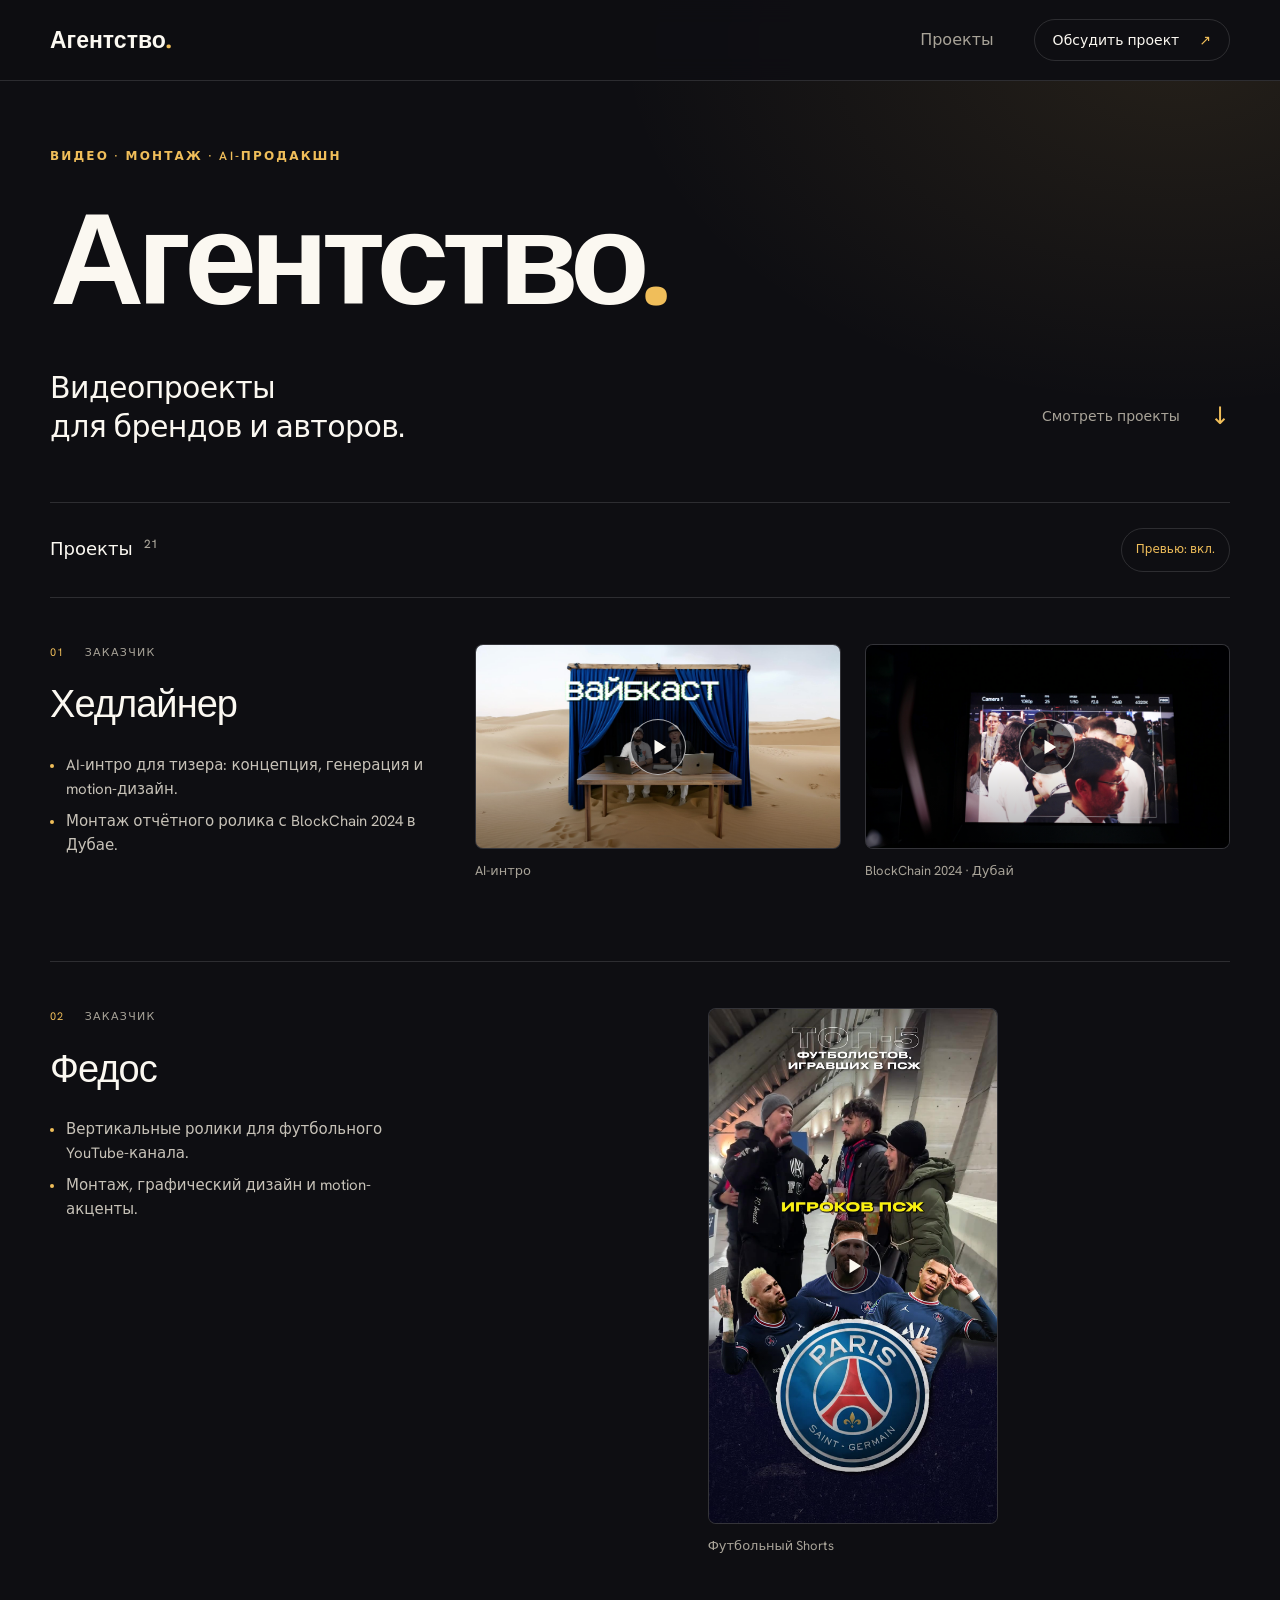
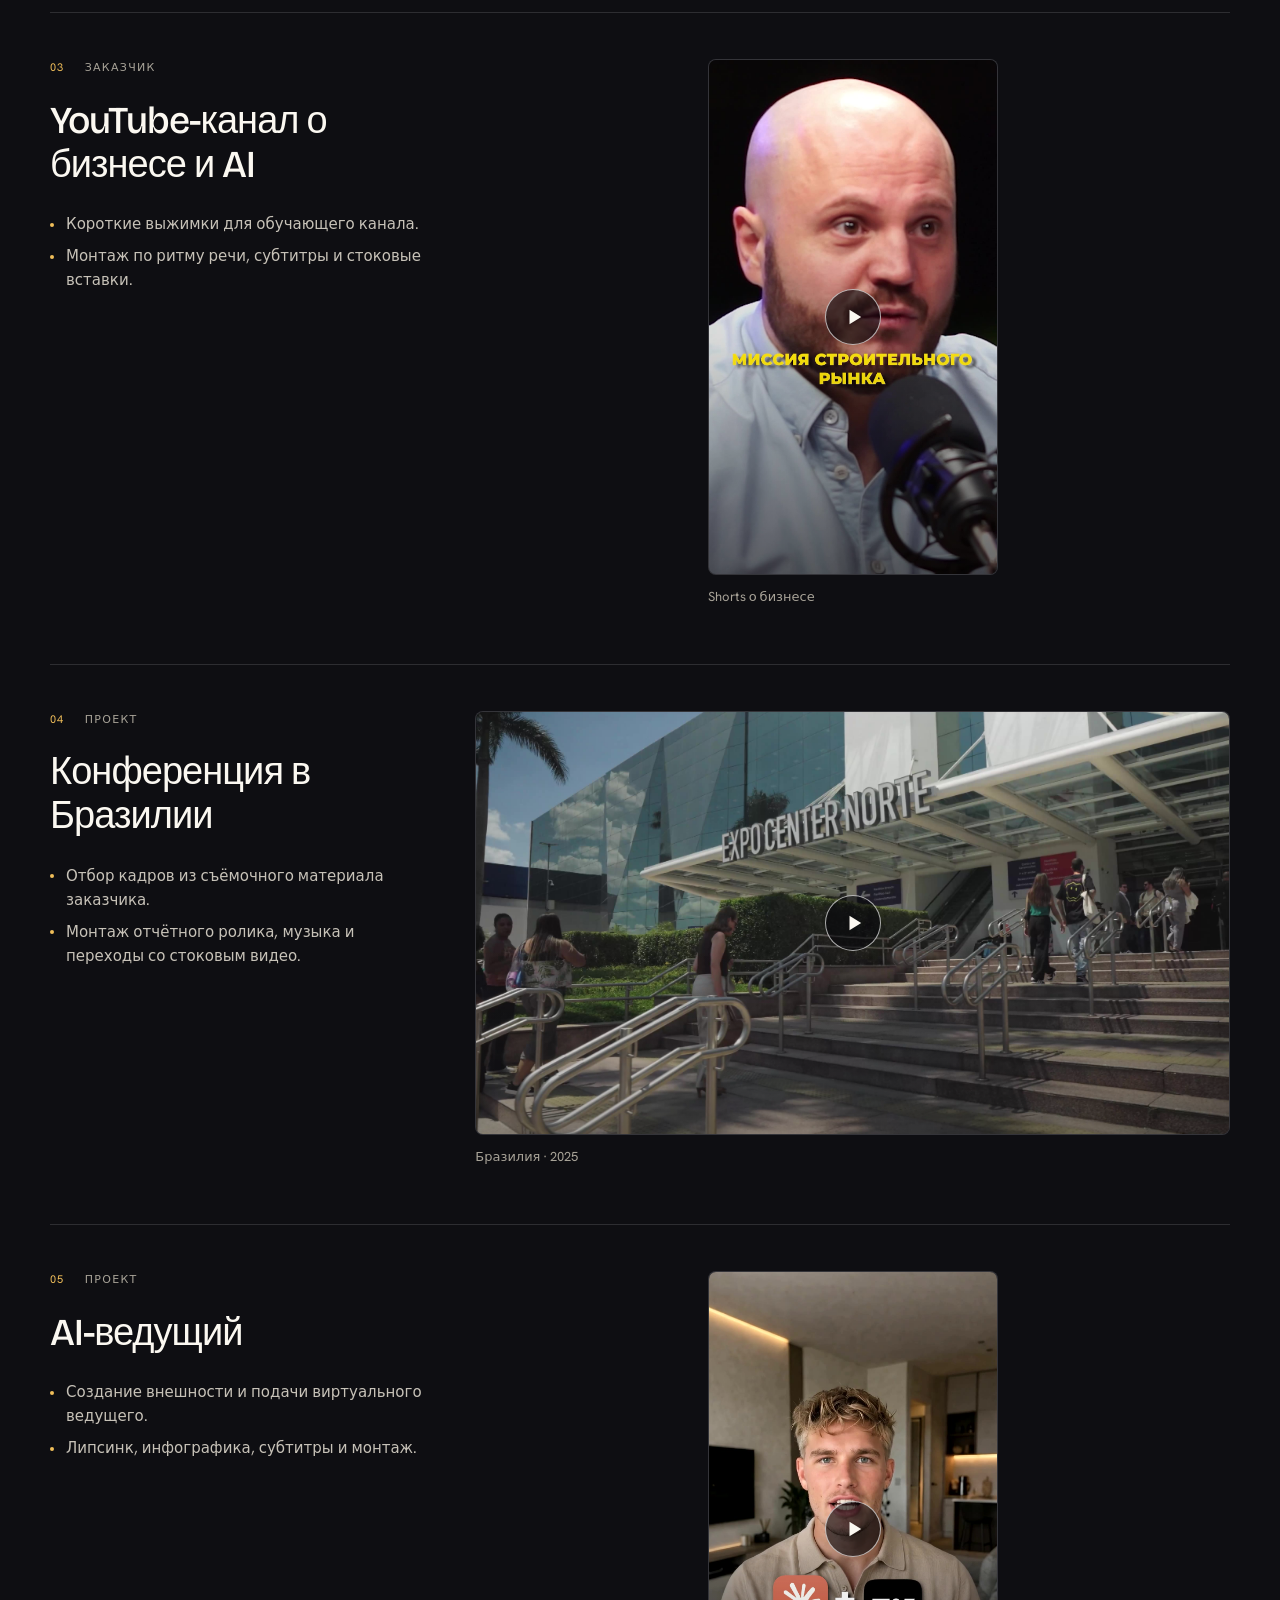
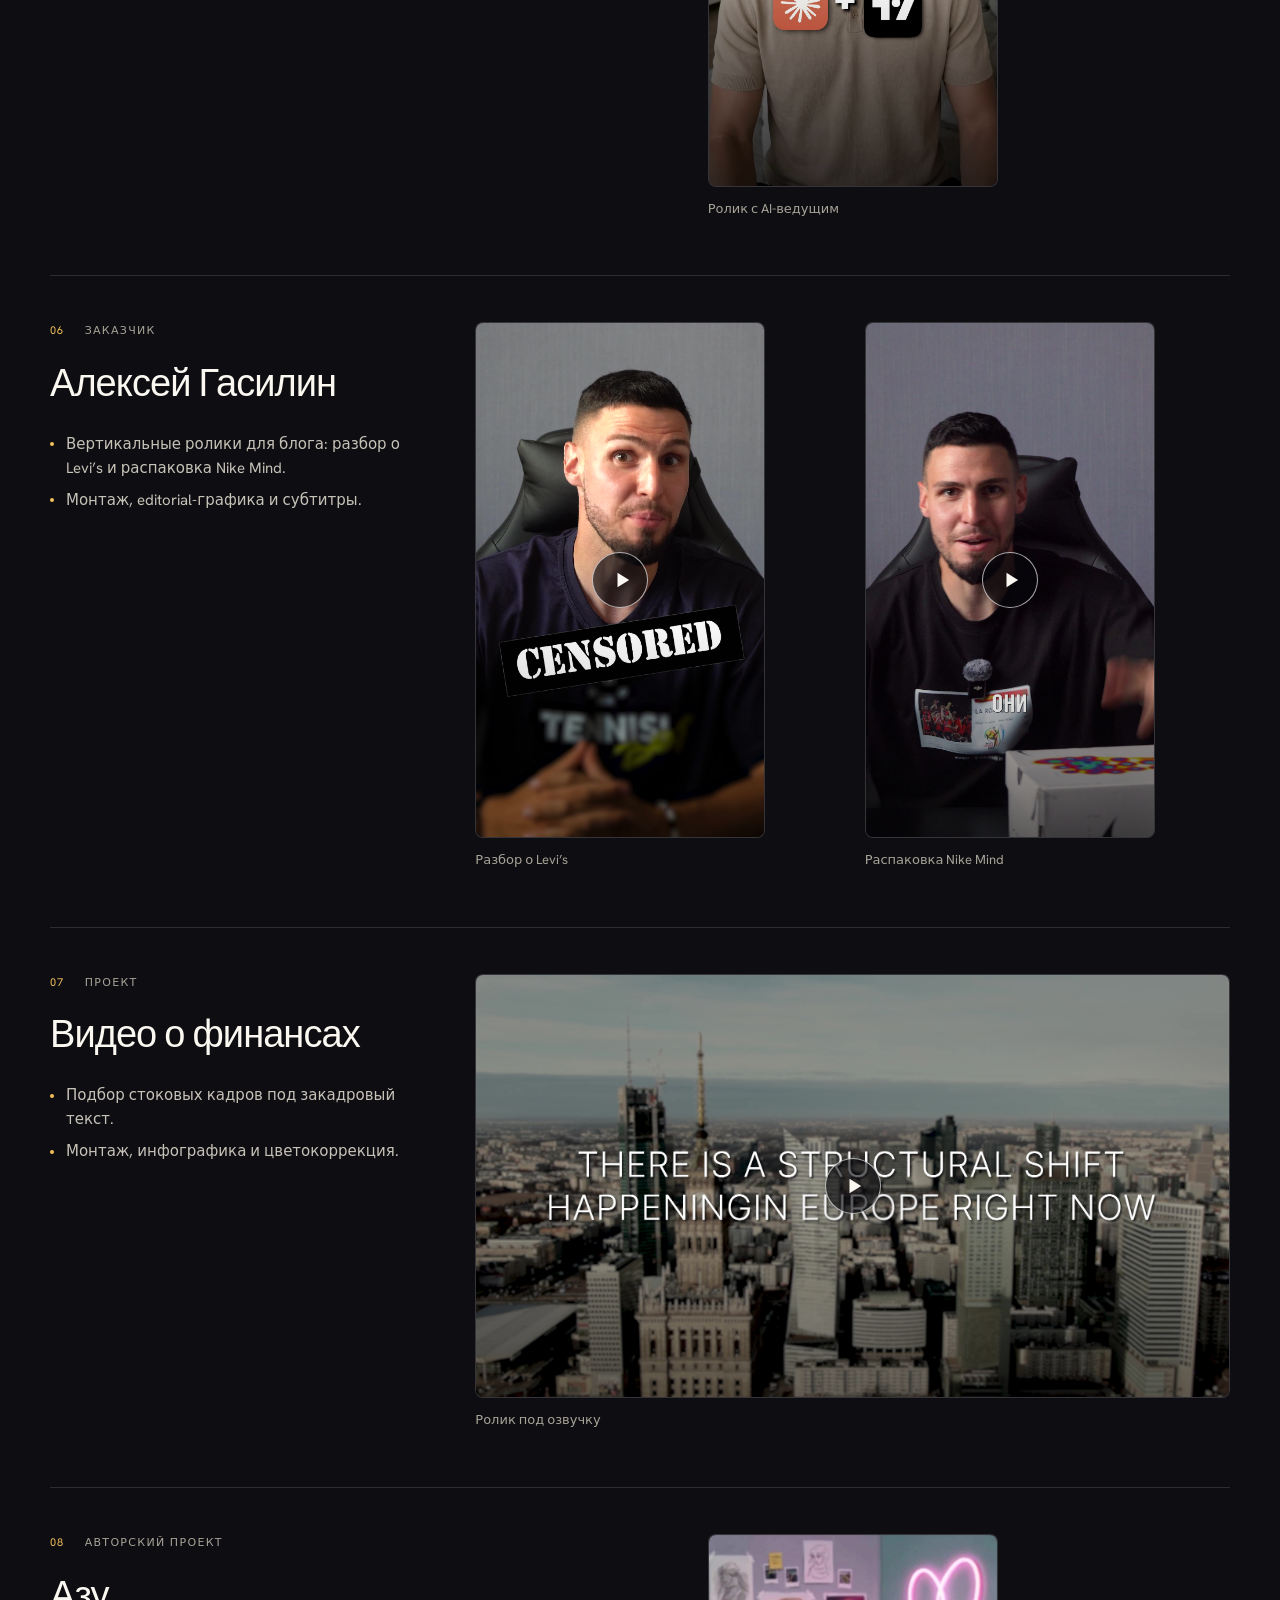
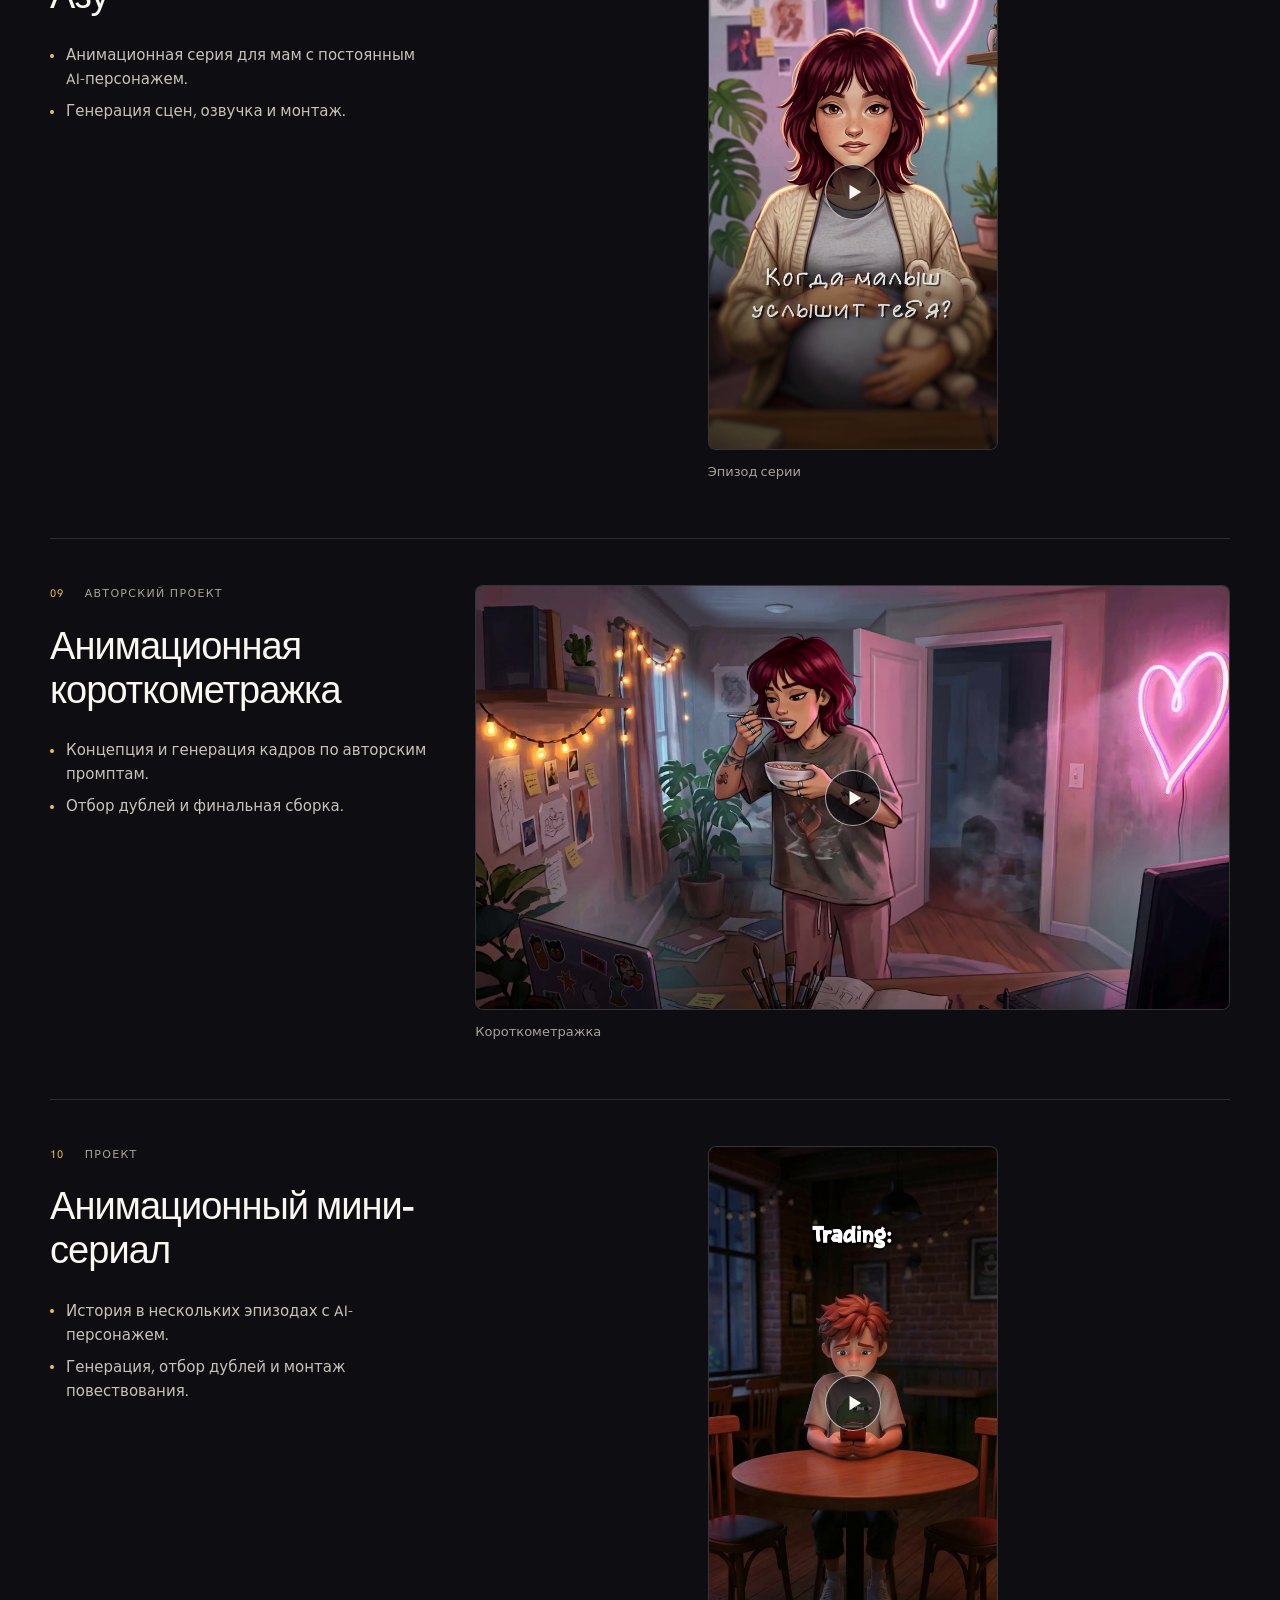
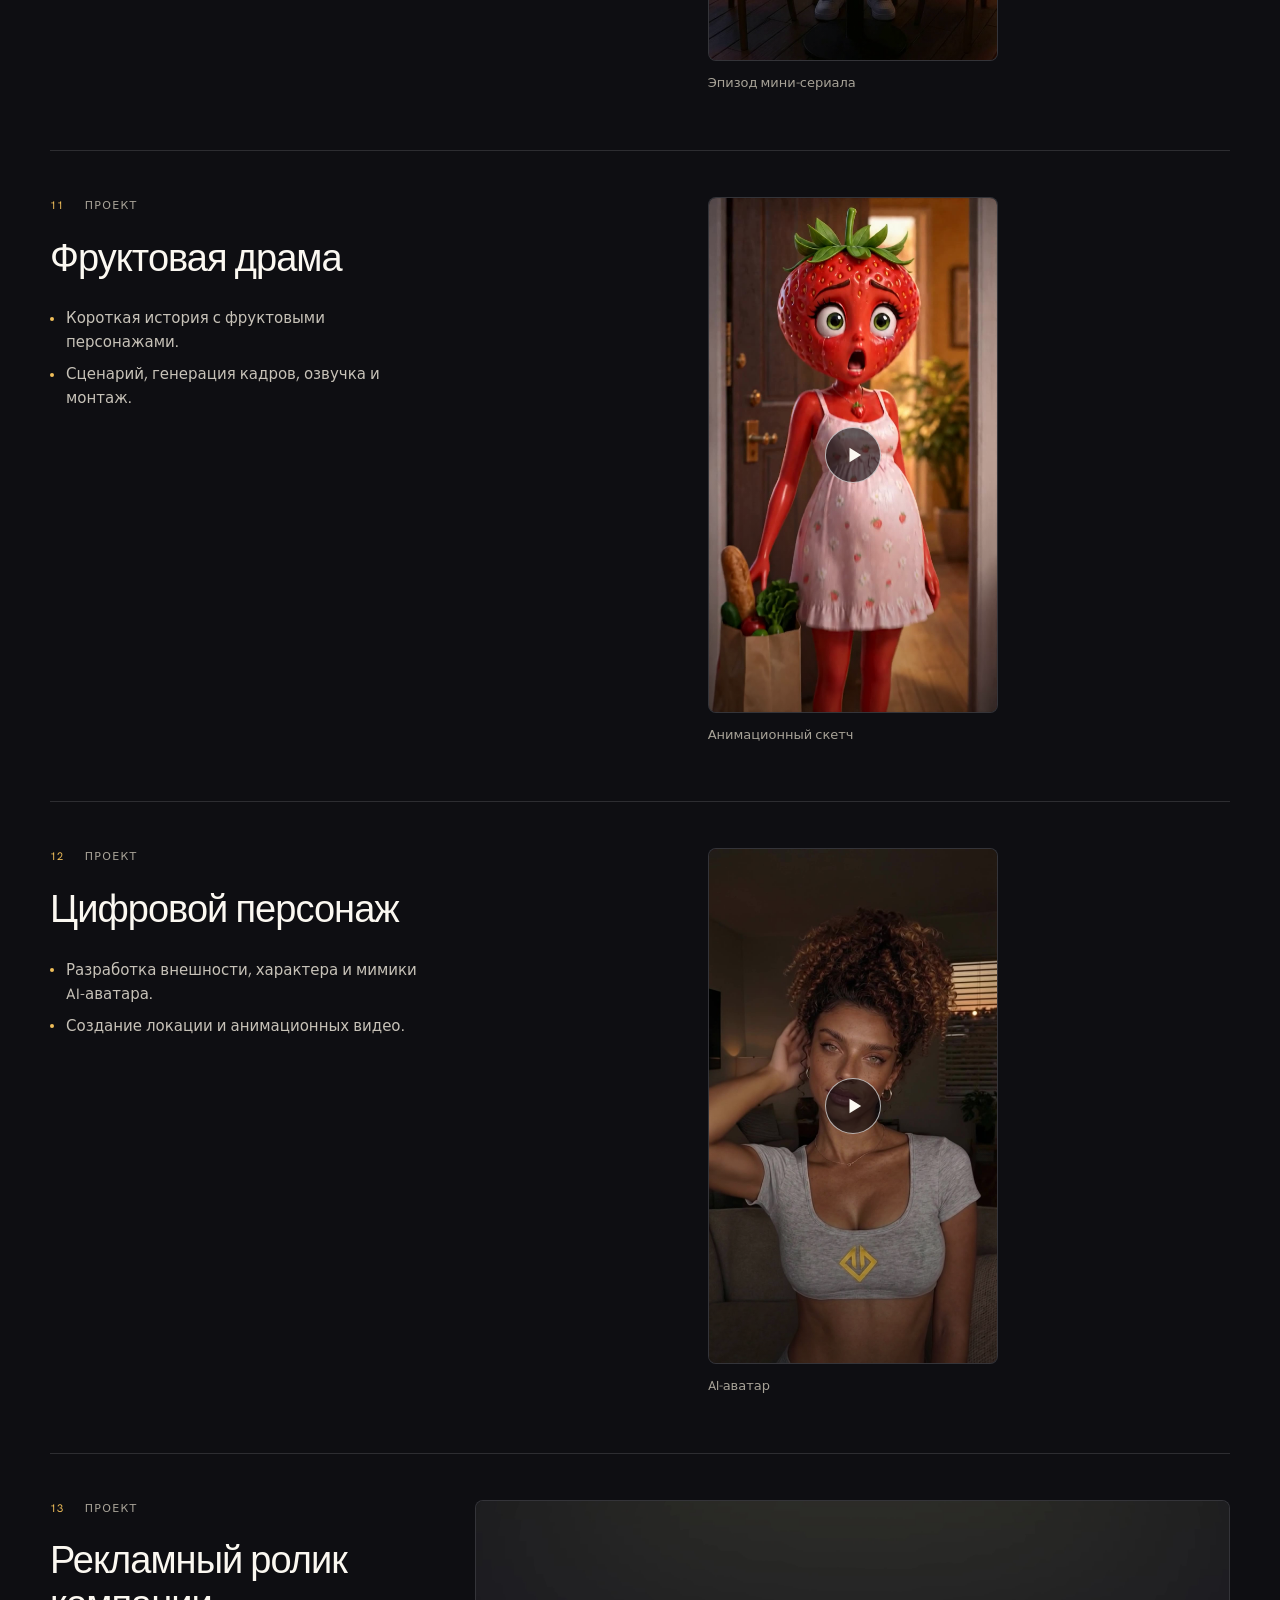
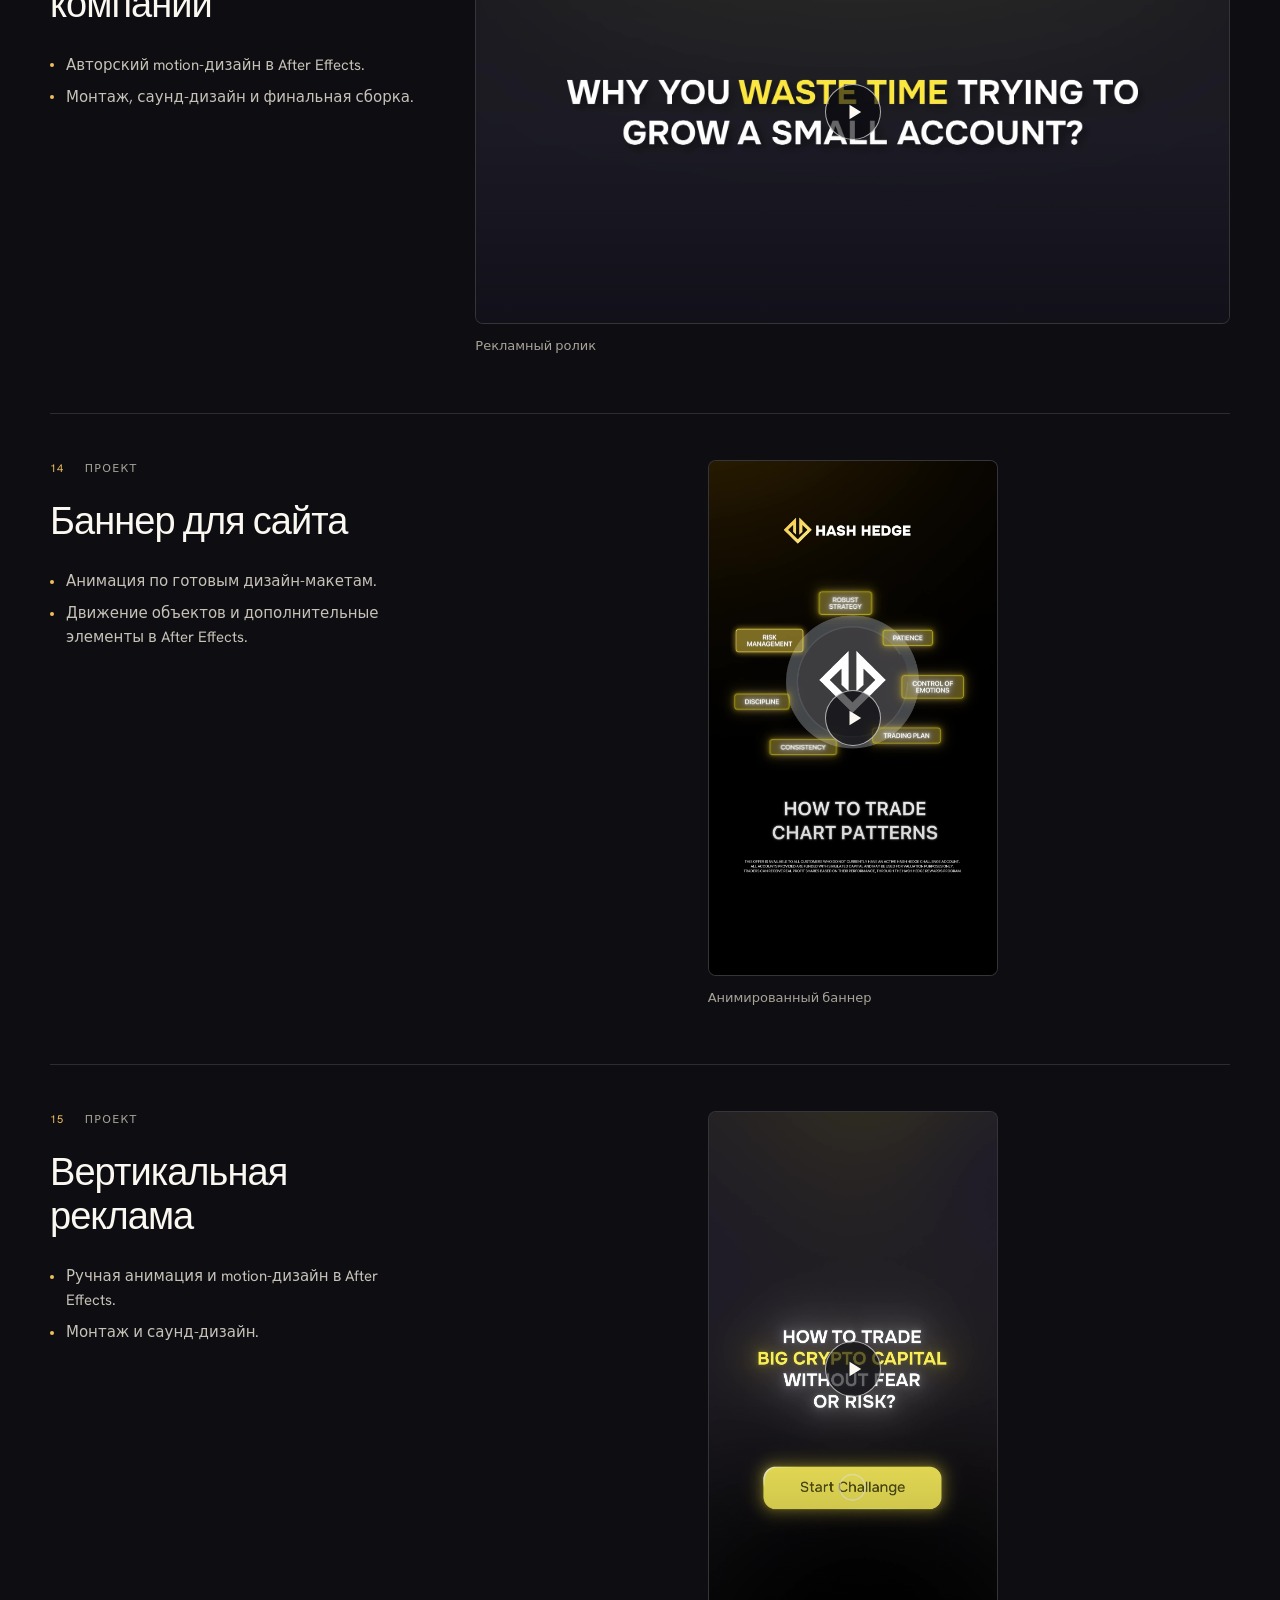
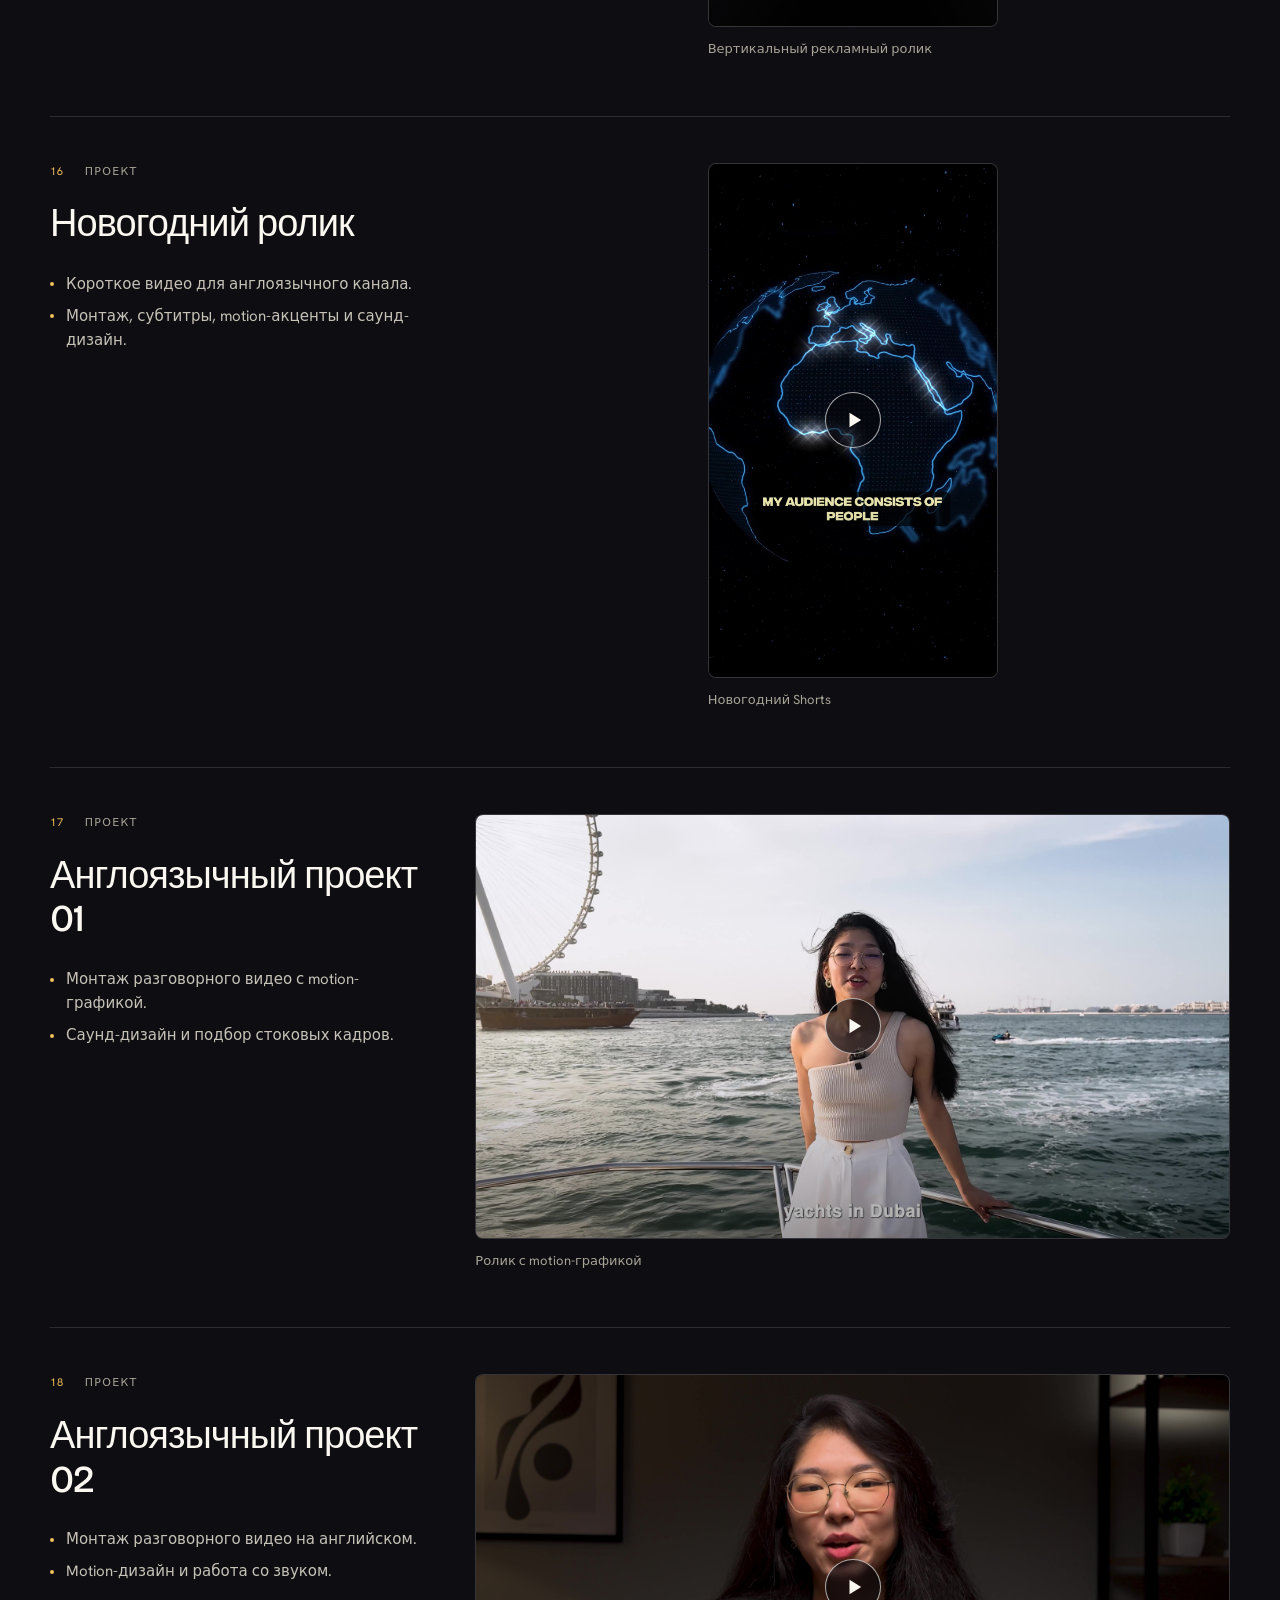
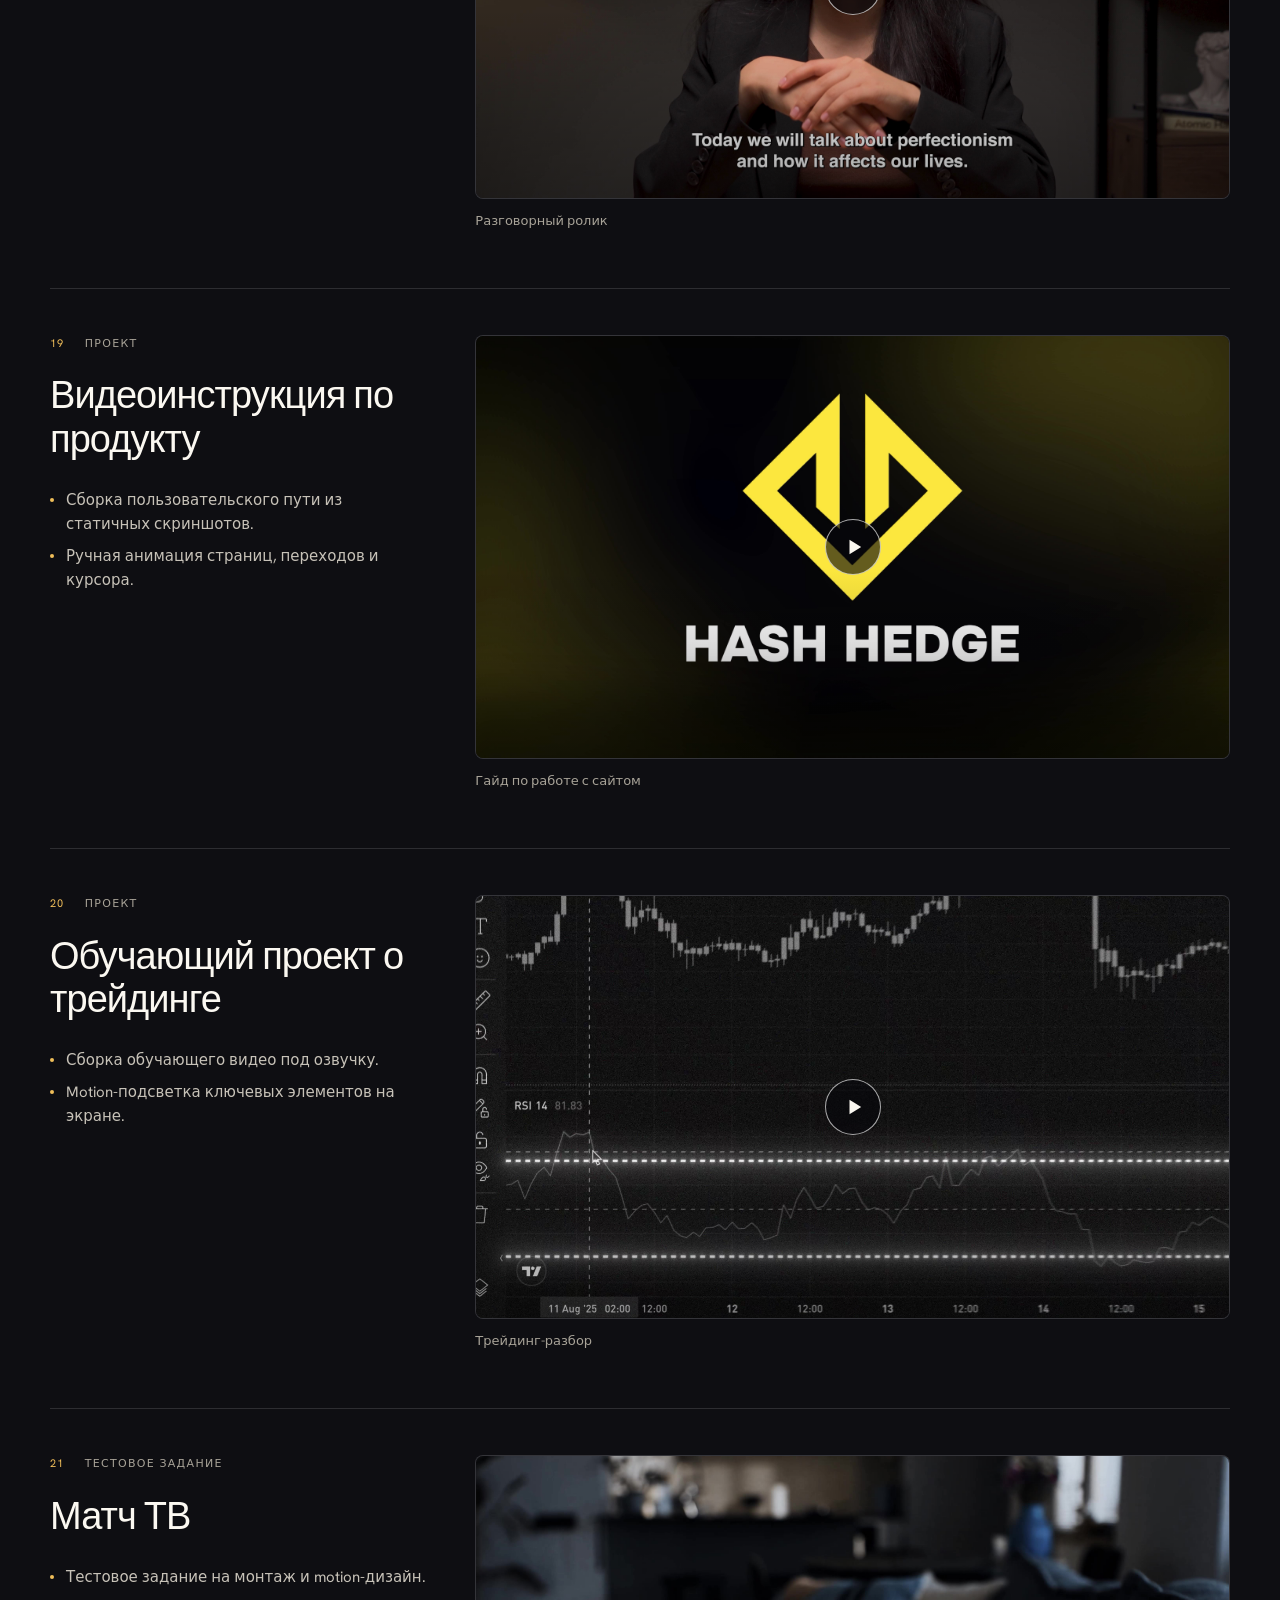
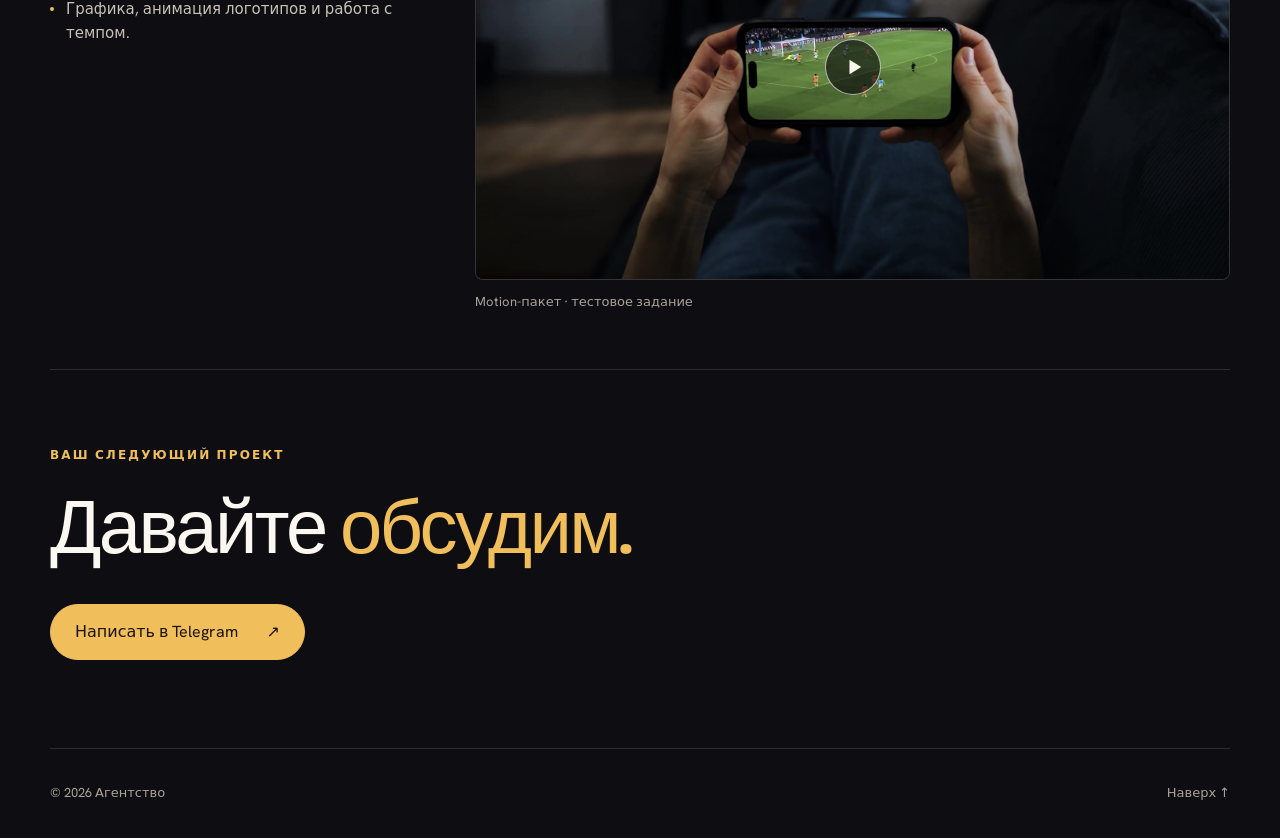
==== agency/index.html @ 41cc1799 "Добавить агентское портфолио с кейсами по заказчикам" ====
<!DOCTYPE html>
<html lang="ru">
<head>
  <meta charset="UTF-8">
  <meta name="viewport" content="width=device-width, initial-scale=1">
  <title>Агентство — проекты</title>
  <meta name="description" content="Видеопроекты для брендов и авторов. Кейсы, монтаж и AI-продакшн.">
  <meta name="robots" content="noindex">
  <link rel="icon" href="data:image/svg+xml,%3Csvg xmlns='http://www.w3.org/2000/svg' viewBox='0 0 48 48'%3E%3Crect width='48' height='48' rx='12' fill='%230e0e12'/%3E%3Cpath d='M12 36 24 10 36 36M17 27h14' fill='none' stroke='%23f0be5a' stroke-width='4'/%3E%3C/svg%3E">
  <link rel="preconnect" href="https://fonts.googleapis.com">
  <link rel="preconnect" href="https://fonts.gstatic.com" crossorigin>
  <link href="https://fonts.googleapis.com/css2?family=Bricolage+Grotesque:opsz,wght@12..96,300..800&family=Hanken+Grotesk:wght@400;500;600;700&display=swap" rel="stylesheet">
  <link rel="stylesheet" href="styles.css">
  <script src="app.js" defer></script>
</head>
<body id="top">
  <a class="skip-link" href="#projects">К проектам</a>
  <header class="site-header">
    <nav class="wrap nav" aria-label="Главная навигация">
      <a class="wordmark" href="#top">Агентство<span aria-hidden="true">.</span></a>
      <a class="nav-projects" href="#projects">Проекты</a>
      <a class="contact-link" href="#contact">Обсудить проект <span aria-hidden="true">↗</span></a>
    </nav>
  </header>
  <main class="wrap">
    <section class="hero" aria-labelledby="hero-title">
      <p class="eyebrow">Видео · Монтаж · AI-продакшн</p>
      <h1 id="hero-title">Агентство<span aria-hidden="true">.</span></h1>
      <div class="hero-bottom">
        <p class="hero-line">Видеопроекты<br>для брендов и авторов.</p>
        <a class="text-link" href="#projects">Смотреть проекты <span aria-hidden="true">↓</span></a>
      </div>
    </section>
    <section class="projects" id="projects" aria-labelledby="projects-title">
      <div class="section-heading">
        <h2 id="projects-title">Проекты <span id="project-count"></span></h2>
        <button class="preview-toggle" id="preview-toggle" type="button" aria-pressed="false" hidden>Анимация превью</button>
      </div>
      <div id="project-list" aria-busy="true">
        <p class="status" role="status">Загружаем проекты…</p>
      </div>
      <noscript><p class="status">Чтобы посмотреть проекты и видео, включите JavaScript в браузере.</p></noscript>
    </section>
    <section class="contact" id="contact" aria-labelledby="contact-title">
      <p class="eyebrow">Ваш следующий проект</p>
      <h2 id="contact-title">Давайте <span>обсудим.</span></h2>
      <a class="button" href="https://t.me/igor_msl" target="_blank" rel="noopener noreferrer">Написать в Telegram <span aria-hidden="true">↗</span></a>
    </section>
    <footer><span>© 2026 Агентство</span><a href="#top">Наверх <span aria-hidden="true">↑</span></a></footer>
  </main>
  <dialog class="player" id="player" aria-labelledby="player-title">
    <div class="player-bar">
      <h2 id="player-title"></h2>
      <button class="close-player" id="close-player" type="button" aria-label="Закрыть видео" autofocus>×</button>
    </div>
    <video id="full-video" controls playsinline preload="none" controlslist="nodownload" disablepictureinpicture></video>
    <p class="player-error" id="player-error" role="alert" hidden>Не удалось воспроизвести видео. <button id="retry-video" type="button">Попробовать ещё раз</button></p>
  </dialog>
</body>
</html>
---- agency/styles.css ----
:root {
  color-scheme: dark;
  --bg: #0e0e12;
  --ink: #fbf8f1;
  --muted: #a8a398;
  --gold: #f0be5a;
  --line: rgba(255,255,255,.13);
  --display: "Bricolage Grotesque", sans-serif;
  --sans: "Hanken Grotesk", system-ui, sans-serif;
}
* { box-sizing: border-box; }
html { scroll-behavior: smooth; scroll-padding-top: 100px; }
body { margin: 0; background: var(--bg); color: var(--ink); font: 16px/1.6 var(--sans); -webkit-font-smoothing: antialiased; }
body::before { content: ""; position: absolute; z-index: -1; inset: 0 0 auto; height: 850px; pointer-events: none; background: radial-gradient(800px 520px at 92% 5%, rgba(240,190,90,.1), transparent 70%); }
a { color: inherit; text-decoration: none; }
button { font: inherit; color: inherit; cursor: pointer; }
a, button { -webkit-tap-highlight-color: transparent; touch-action: manipulation; }
button, h1, h2, h3, p, ul, figure { margin: 0; }
[hidden] { display: none !important; }
:focus-visible { outline: 2px solid var(--gold); outline-offset: 6px; }
.wrap { width: min(1180px, 100% - 64px); margin-inline: auto; }
.skip-link { position: fixed; top: 10px; left: 20px; z-index: 100; padding: 12px 20px; background: var(--gold); color: var(--bg); transform: translateY(-160%); }
.skip-link:focus { transform: none; }
.site-header { position: sticky; top: 0; z-index: 20; background: rgba(14,14,18,.95); border-bottom: 1px solid var(--line); backdrop-filter: blur(12px); }
.nav { min-height: 80px; display: flex; align-items: center; gap: 40px; }
.wordmark { font: 700 23px var(--display); margin-right: auto; }
.wordmark span, .hero h1 span { color: var(--gold); }
.nav-projects { color: var(--muted); padding-block: 12px; }
.contact-link { padding: 9px 18px; border: 1px solid var(--line); border-radius: 30px; font-size: 14px; }
.contact-link span { margin-left: 16px; color: var(--gold); }
.contact-link:hover { border-color: var(--gold); }
.hero { padding: 66px 0 56px; }
.eyebrow { color: var(--gold); font-size: 12px; letter-spacing: .18em; text-transform: uppercase; font-weight: 600; }
.hero h1 { margin: 24px 0 34px; font: 600 clamp(54px, 10.2vw, 132px)/1.1 var(--display); letter-spacing: -.055em; }
.hero-bottom { display: flex; justify-content: space-between; align-items: end; gap: 24px; }
.hero-line { font-size: clamp(20px, 2.6vw, 30px); line-height: 1.3; letter-spacing: -.02em; }
.text-link { display: inline-flex; align-items: center; gap: 30px; padding-block: 10px; color: var(--muted); font-size: 14px; }
.text-link span { font-size: 24px; color: var(--gold); }
.text-link:hover, .nav-projects:hover { color: var(--ink); }
.section-heading { border-top: 1px solid var(--line); padding: 25px 0; display: flex; align-items: center; justify-content: space-between; gap: 18px; }
.section-heading h2 { font-size: 18px; font-weight: 500; }
#project-count { color: var(--muted); font-size: 12px; vertical-align: super; margin-left: 6px; }
.preview-toggle { border: 1px solid var(--line); background: transparent; padding: 10px 14px; border-radius: 24px; font-size: 12px; color: var(--muted); min-height: 44px; }
.preview-toggle[aria-pressed="true"] { color: var(--gold); }
.case { display: grid; grid-template-columns: minmax(0, .8fr) minmax(0, 1.6fr); gap: 48px; padding: 46px 0 56px; border-top: 1px solid var(--line); scroll-margin-top: 0; }
.case-meta { min-width: 0; }
.case-kicker { display: flex; gap: 20px; align-items: center; color: var(--muted); font-size: 11px; letter-spacing: .12em; text-transform: uppercase; }
.case-num { color: var(--gold); font-variant-numeric: tabular-nums; }
.case-title { font: 500 clamp(27px, 3vw, 38px)/1.15 var(--display); letter-spacing: -.025em; margin-top: 22px; overflow-wrap: anywhere; }
.case-theses { list-style: none; padding: 0; margin-top: 26px; color: #c7c2b8; font-size: 15px; }
.case-theses li { position: relative; padding-left: 16px; margin-top: 8px; }
.case-theses li::before { content: ""; width: 4px; height: 4px; position: absolute; top: .7em; left: 0; border-radius: 50%; background: var(--gold); }
.case-theses:empty { min-height: 56px; }
.case-description { color: var(--muted); font-size: 15px; white-space: pre-line; margin-top: 24px; }
.case-description:empty { min-height: 24px; }
.case-media { display: grid; grid-template-columns: repeat(2, minmax(0, 1fr)); gap: 24px; align-items: start; align-content: start; min-width: 0; }
.case-media.single { grid-template-columns: minmax(0, 1fr); }
.work { min-width: 0; }
.work.vertical { width: min(100%, 290px); }
.case-media.single .work.vertical { justify-self: center; }
.frame { position: relative; display: block; width: 100%; padding: 0; overflow: hidden; border: 1px solid var(--line); border-radius: 8px; background: #16161c; aspect-ratio: 16 / 9; isolation: isolate; }
.vertical .frame { aspect-ratio: 9 / 16; }
.frame video, .frame img { position: absolute; inset: 0; width: 100%; height: 100%; object-fit: cover; pointer-events: none; }
.frame video { z-index: 1; }
.frame::after { content: ""; position: absolute; z-index: 2; inset: 0; background: linear-gradient(transparent 55%, rgba(0,0,0,.35)); pointer-events: none; }
.play-icon { position: absolute; z-index: 3; left: 50%; top: 50%; transform: translate(-50%, -50%); width: 56px; height: 56px; border: 1px solid rgba(255,255,255,.65); border-radius: 50%; background: rgba(8,8,12,.62); display: grid; place-items: center; transition: background .2s, border-color .2s; }
.play-icon svg { width: 18px; height: 18px; margin-left: 3px; fill: currentColor; }
.frame:hover .play-icon, .frame:focus-visible .play-icon { background: #f0be5a; color: #0e0e12; border-color: #f0be5a; }
.work figcaption { padding-top: 12px; font-size: 13px; color: var(--muted); }
.work figcaption:empty { display: none; }
.status { padding: 55px 0; color: var(--muted); }
.status button { margin-top: 16px; }
.button { display: inline-flex; gap: 28px; align-items: center; justify-content: center; background: var(--gold); color: #1a1407; border: 1px solid var(--gold); padding: 14px 24px; border-radius: 32px; }
.button:hover { background: #f8ce7c; }
.contact { padding: 76px 0 88px; border-top: 1px solid var(--line); }
.contact h2 { font: 500 clamp(40px, 6vw, 76px)/1.1 var(--display); letter-spacing: -.035em; margin: 22px 0 34px; }
.contact h2 span { color: var(--gold); }
footer { border-top: 1px solid var(--line); padding: 24px 0; display: flex; justify-content: space-between; align-items: center; color: var(--muted); font-size: 13px; }
footer a { padding: 10px 0 10px 20px; }
.player { width: fit-content; max-width: min(1080px, calc(100vw - 32px)); max-height: calc(100dvh - 32px); padding: 0; border: 1px solid var(--line); border-radius: 12px; background: #101014; color: var(--ink); }
.player::backdrop { background: rgba(5,5,8,.93); }
body.player-open { overflow: hidden; }
.player-bar { display: flex; align-items: center; gap: 20px; padding: 12px 16px; }
.player-bar h2 { flex: 1; font: 500 14px/1.4 var(--sans); }
.close-player { flex: none; width: 44px; height: 44px; border: 1px solid var(--line); border-radius: 50%; font-size: 27px; line-height: 1; background: transparent; }
.close-player:hover { border-color: var(--gold); }
#full-video { display: block; width: min(1000px, calc(100vw - 34px)); max-height: calc(100dvh - 150px); background: #000; }
.player.vertical #full-video { width: min(440px, calc(100vw - 34px)); }
.player-error { padding: 12px 20px; max-width: 520px; color: var(--muted); }
.player-error button { border: 0; padding: 10px 0; background: transparent; text-decoration: underline; color: var(--gold); }
@media (max-width: 820px) {
  .case { gap: 30px; grid-template-columns: minmax(0, 1fr) minmax(0, 1.2fr); }
  .case-media { grid-template-columns: minmax(0, 1fr); }
  .case-media .work.vertical { justify-self: center; }
  .nav { gap: 24px; }
}
@media (max-width: 600px) {
  html { scroll-padding-top: 84px; }
  .wrap { width: calc(100% - 36px); }
  .nav { min-height: 68px; gap: 10px; }
  .wordmark { font-size: 20px; }
  .nav-projects { display: none; }
  .contact-link { padding: 10px 12px; font-size: 12px; }
  .contact-link span { margin-left: 6px; }
  .hero { padding: 42px 0 34px; }
  .hero h1 { font-size: clamp(43px, 11.5vw, 70px); margin: 22px 0 26px; }
  .eyebrow { font-size: 10px; letter-spacing: .13em; }
  .hero-bottom { align-items: start; flex-direction: column; gap: 14px; }
  .hero-line { font-size: 23px; }
  .section-heading { padding: 20px 0; }
  .section-heading h2 { font-size: 16px; }
  .preview-toggle { font-size: 11px; padding-inline: 10px; }
  .case { grid-template-columns: minmax(0, 1fr); padding: 30px 0 38px; gap: 20px; }
  .case-title { margin-top: 16px; font-size: 30px; }
  .case-theses { margin-top: 20px; font-size: 16px; }
  .case-description { margin-top: 10px; }
  .case-description:empty { min-height: 4px; }
  .case-media { gap: 20px; }
  .work.vertical { width: min(100%, 320px); }
  .contact { padding: 48px 0 52px; }
  .contact h2 { font-size: 42px; }
}
@media (prefers-reduced-motion: reduce) {
  html { scroll-behavior: auto; }
  *, *::before, *::after { transition: none !important; }
}
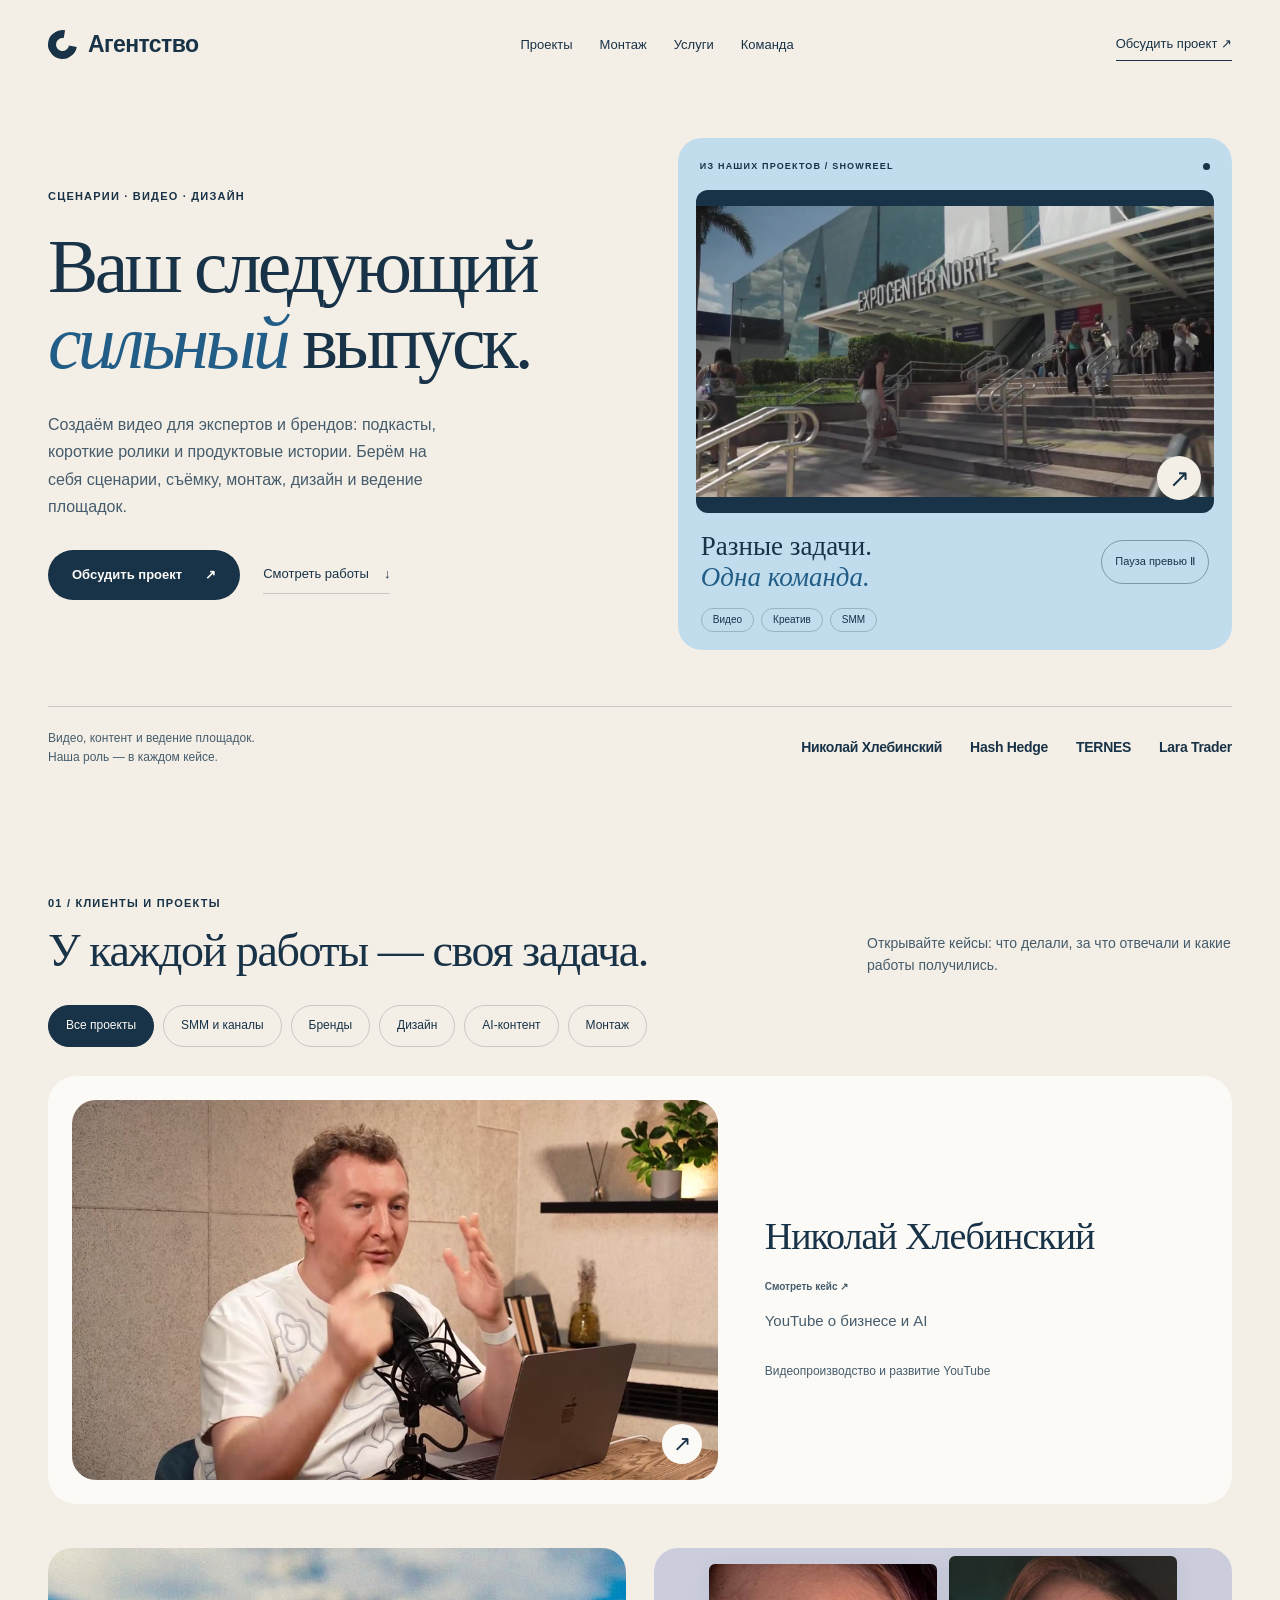
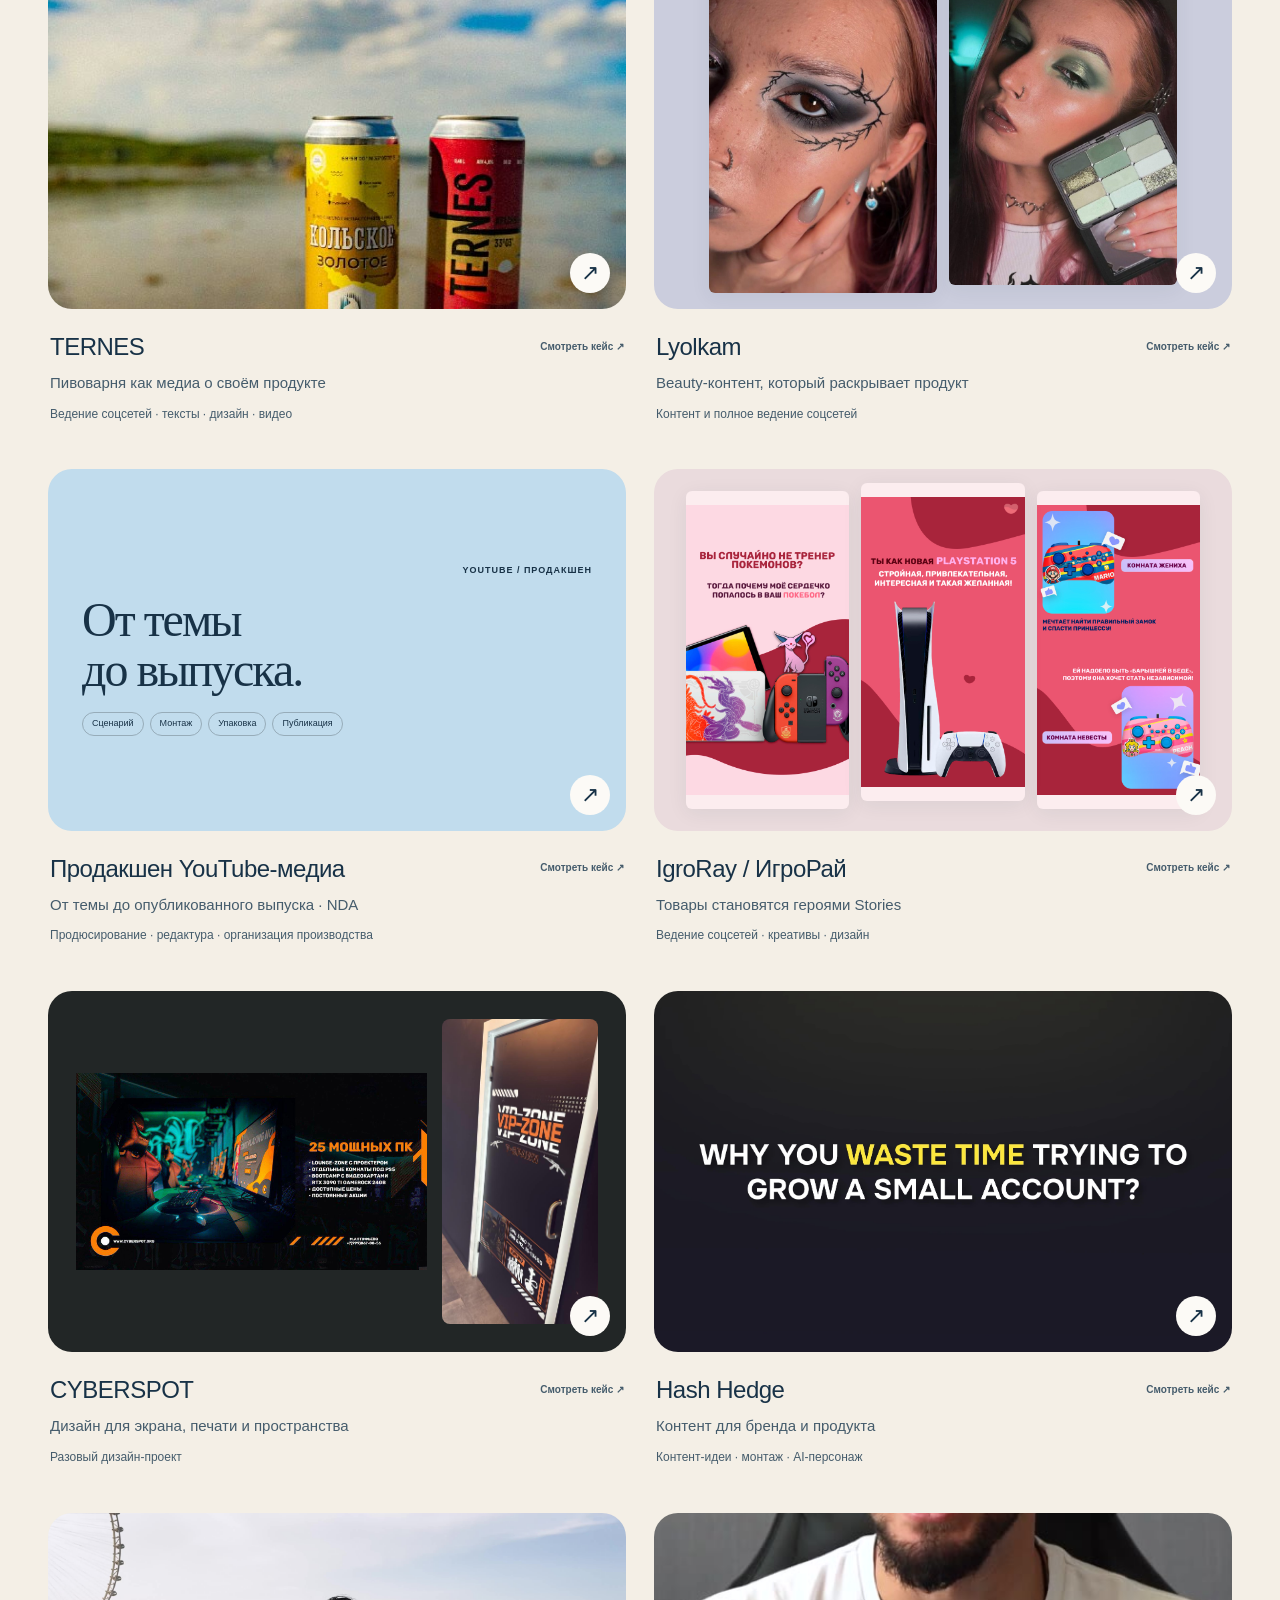
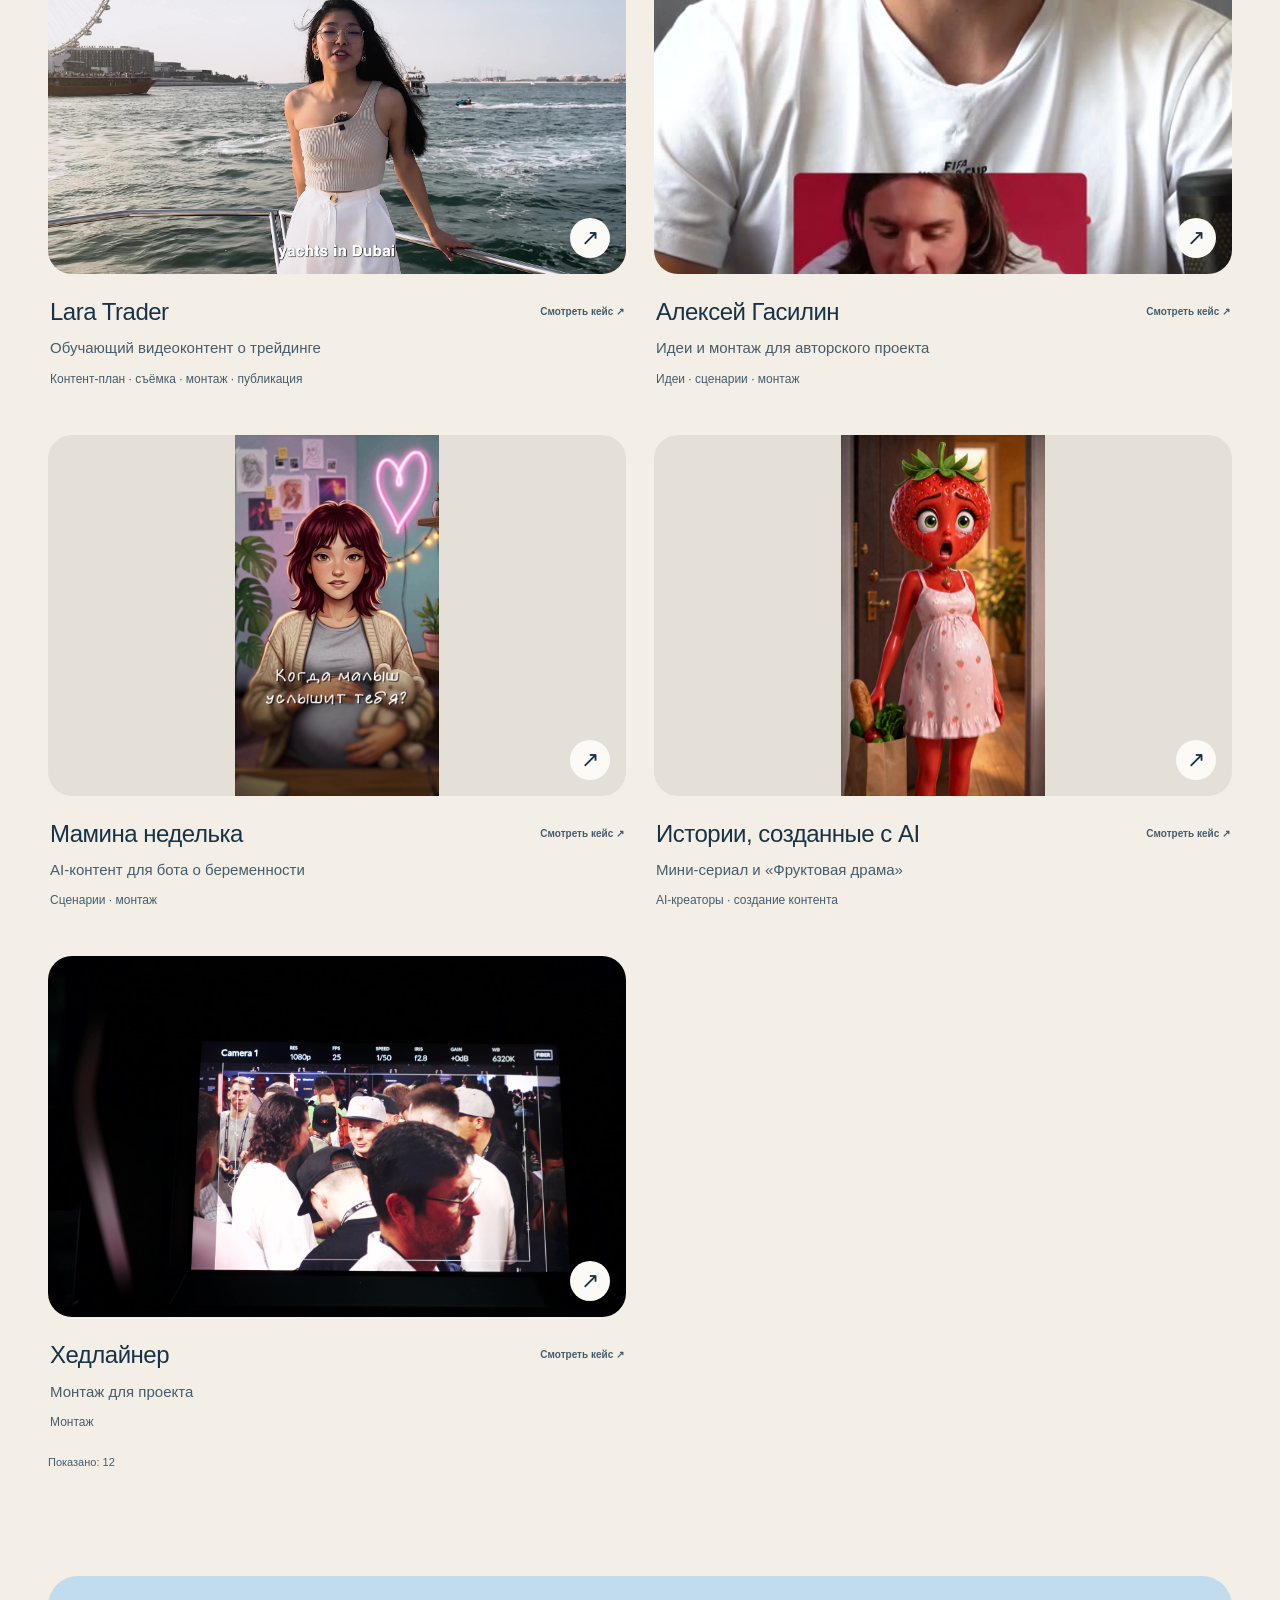
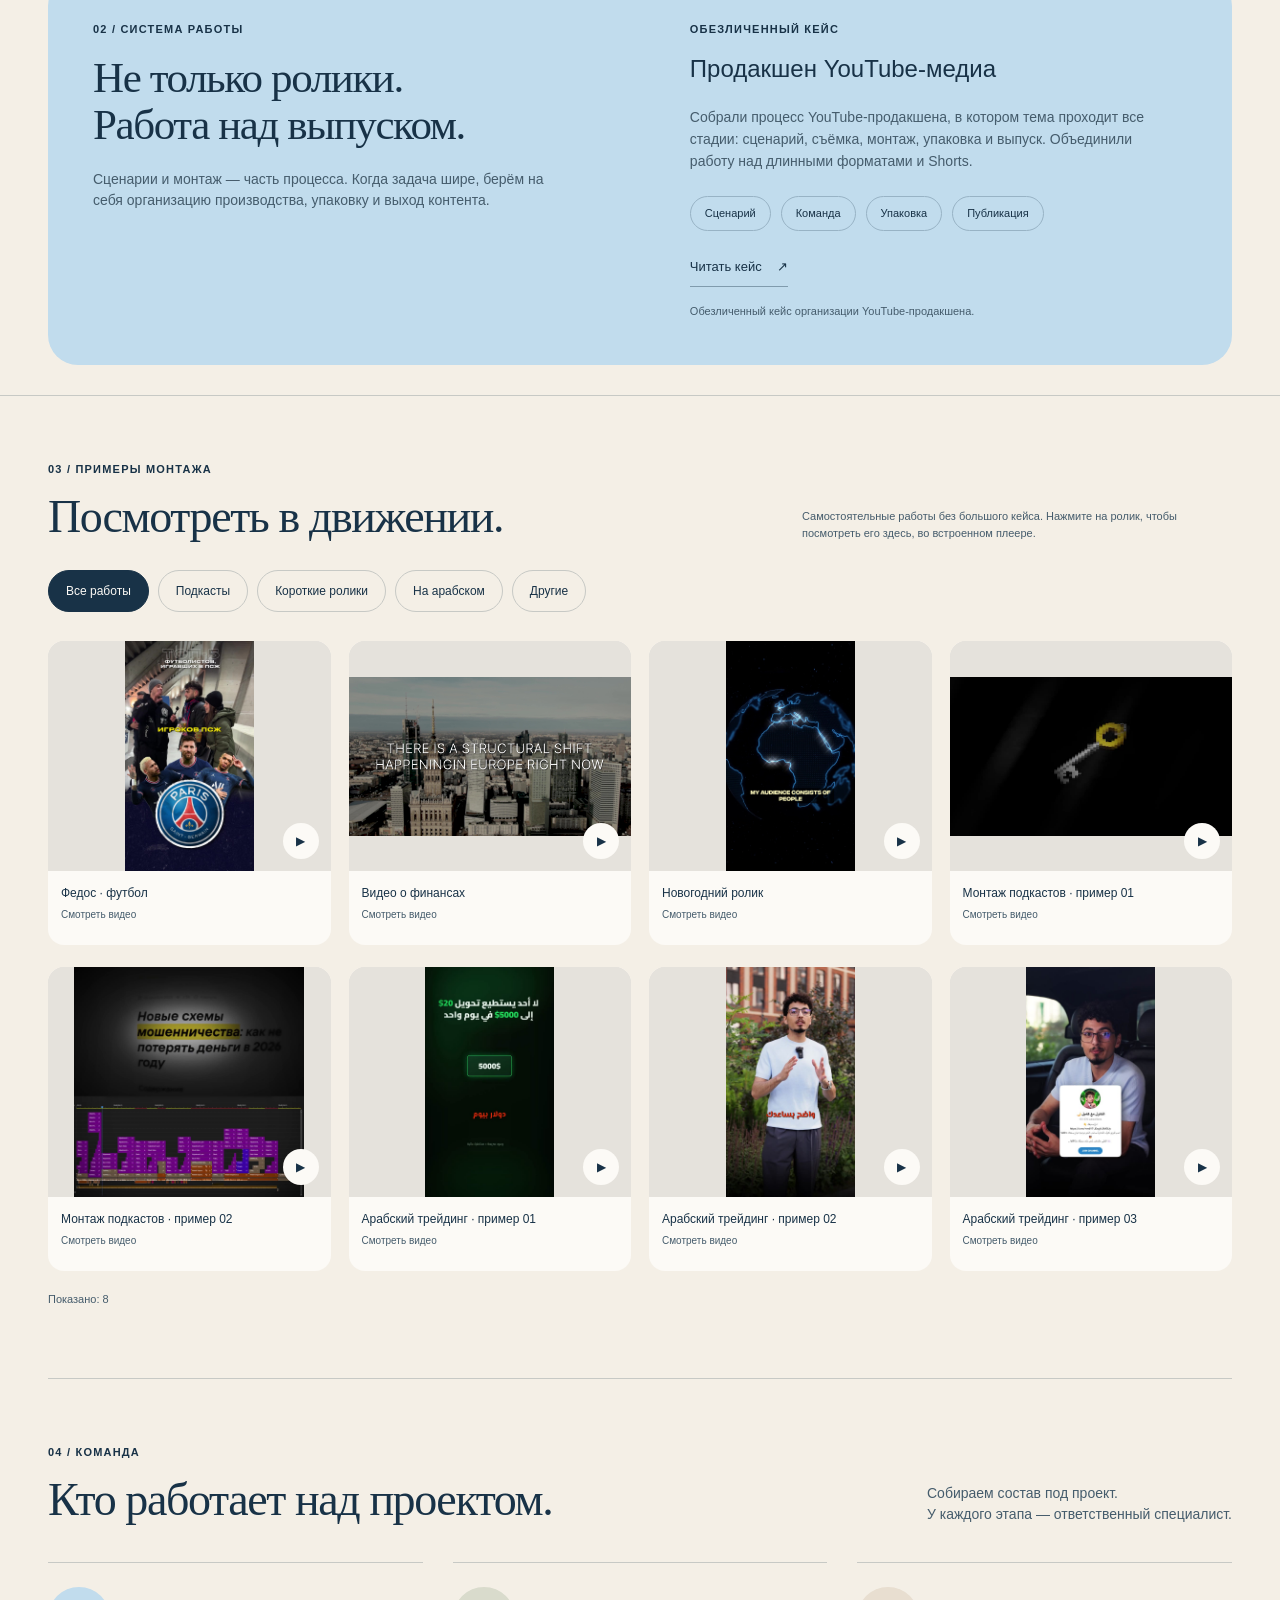
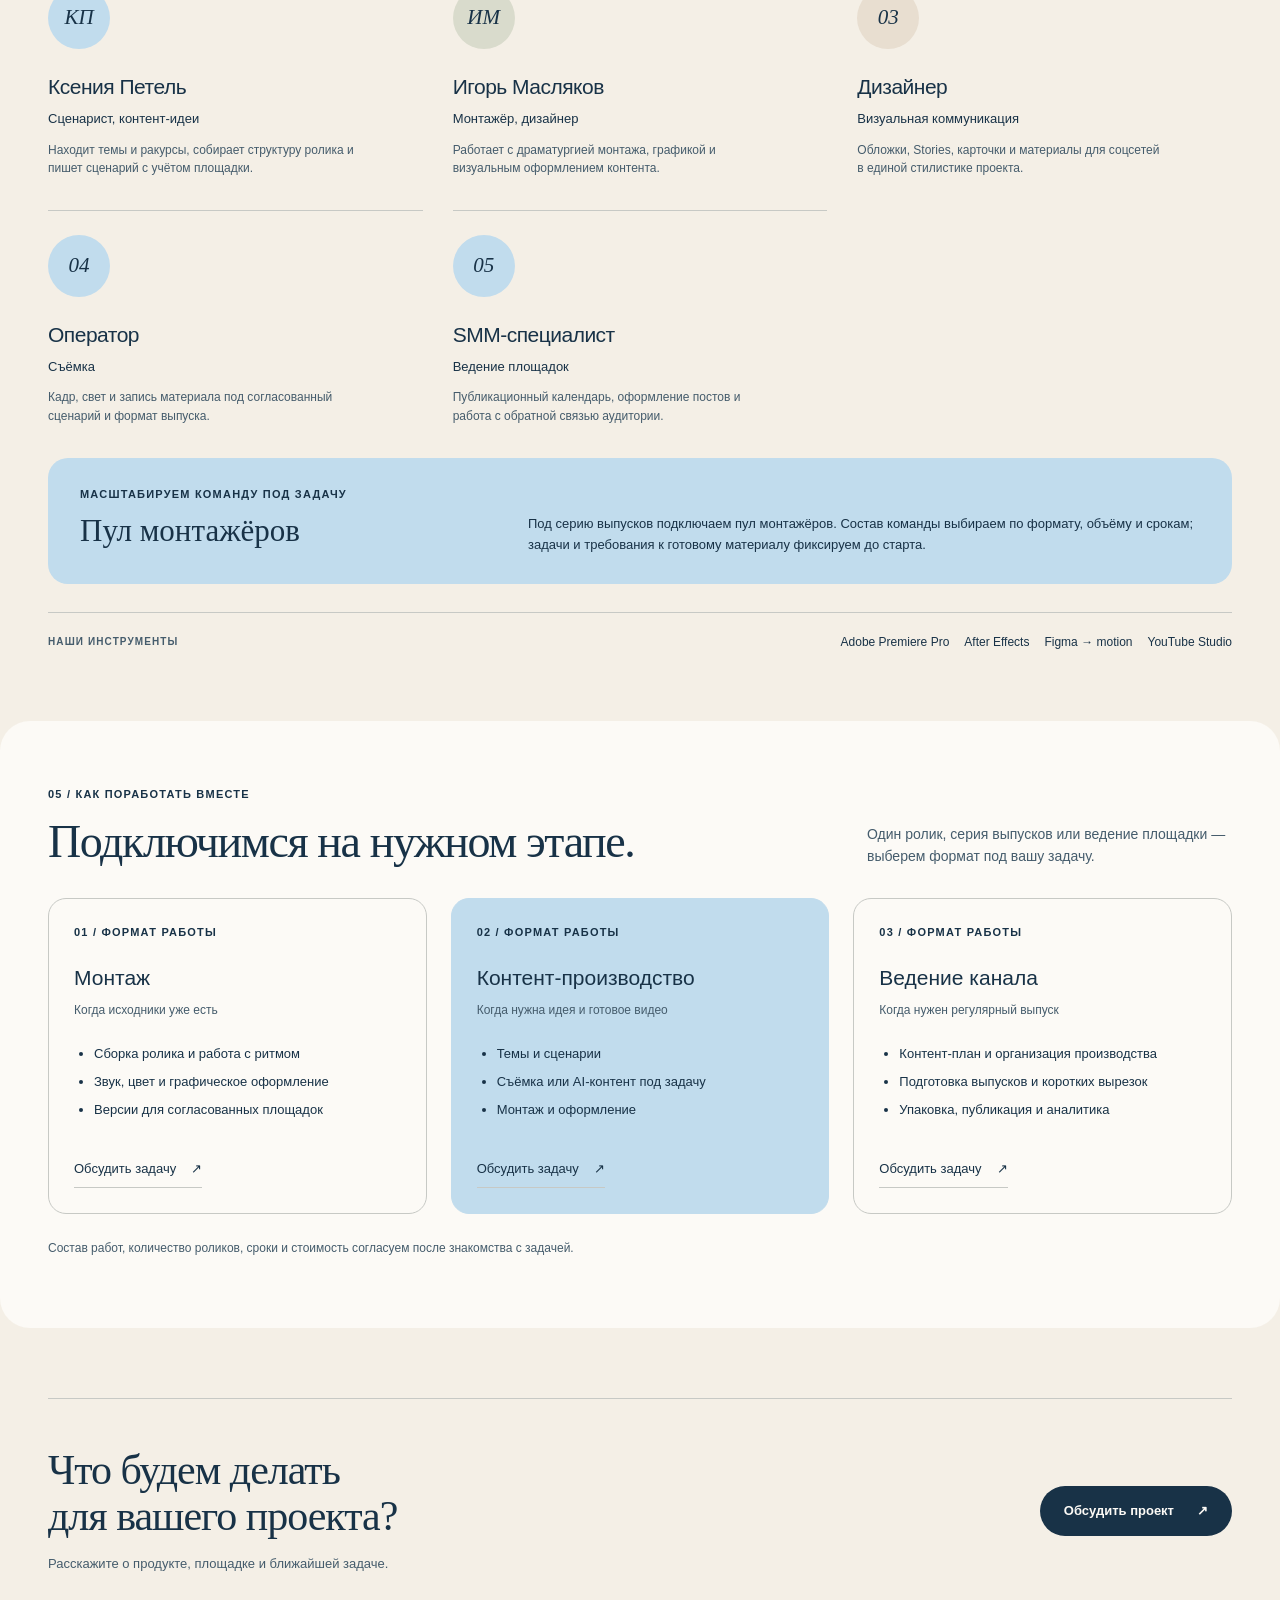
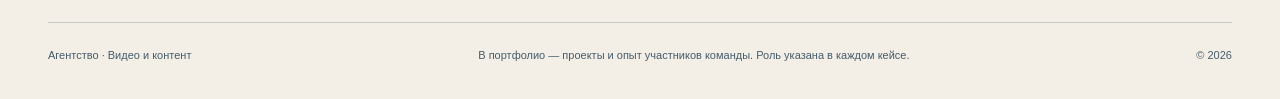
==== commit 1d87561e: "Опубликовать новый агентский лендинг с кейсами и медиагалереями" ====
--- a/agency/index.html
+++ b/agency/index.html
@@ -1,60 +1,12 @@
-<!DOCTYPE html>
-<html lang="ru">
-<head>
-  <meta charset="UTF-8">
-  <meta name="viewport" content="width=device-width, initial-scale=1">
-  <title>Агентство — проекты</title>
-  <meta name="description" content="Видеопроекты для брендов и авторов. Кейсы, монтаж и AI-продакшн.">
-  <meta name="robots" content="noindex">
-  <link rel="icon" href="data:image/svg+xml,%3Csvg xmlns='http://www.w3.org/2000/svg' viewBox='0 0 48 48'%3E%3Crect width='48' height='48' rx='12' fill='%230e0e12'/%3E%3Cpath d='M12 36 24 10 36 36M17 27h14' fill='none' stroke='%23f0be5a' stroke-width='4'/%3E%3C/svg%3E">
-  <link rel="preconnect" href="https://fonts.googleapis.com">
-  <link rel="preconnect" href="https://fonts.gstatic.com" crossorigin>
-  <link href="https://fonts.googleapis.com/css2?family=Bricolage+Grotesque:opsz,wght@12..96,300..800&family=Hanken+Grotesk:wght@400;500;600;700&display=swap" rel="stylesheet">
-  <link rel="stylesheet" href="styles.css">
-  <script src="app.js" defer></script>
-</head>
-<body id="top">
-  <a class="skip-link" href="#projects">К проектам</a>
-  <header class="site-header">
-    <nav class="wrap nav" aria-label="Главная навигация">
-      <a class="wordmark" href="#top">Агентство<span aria-hidden="true">.</span></a>
-      <a class="nav-projects" href="#projects">Проекты</a>
-      <a class="contact-link" href="#contact">Обсудить проект <span aria-hidden="true">↗</span></a>
-    </nav>
-  </header>
-  <main class="wrap">
-    <section class="hero" aria-labelledby="hero-title">
-      <p class="eyebrow">Видео · Монтаж · AI-продакшн</p>
-      <h1 id="hero-title">Агентство<span aria-hidden="true">.</span></h1>
-      <div class="hero-bottom">
-        <p class="hero-line">Видеопроекты<br>для брендов и авторов.</p>
-        <a class="text-link" href="#projects">Смотреть проекты <span aria-hidden="true">↓</span></a>
-      </div>
-    </section>
-    <section class="projects" id="projects" aria-labelledby="projects-title">
-      <div class="section-heading">
-        <h2 id="projects-title">Проекты <span id="project-count"></span></h2>
-        <button class="preview-toggle" id="preview-toggle" type="button" aria-pressed="false" hidden>Анимация превью</button>
-      </div>
-      <div id="project-list" aria-busy="true">
-        <p class="status" role="status">Загружаем проекты…</p>
-      </div>
-      <noscript><p class="status">Чтобы посмотреть проекты и видео, включите JavaScript в браузере.</p></noscript>
-    </section>
-    <section class="contact" id="contact" aria-labelledby="contact-title">
-      <p class="eyebrow">Ваш следующий проект</p>
-      <h2 id="contact-title">Давайте <span>обсудим.</span></h2>
-      <a class="button" href="https://t.me/igor_msl" target="_blank" rel="noopener noreferrer">Написать в Telegram <span aria-hidden="true">↗</span></a>
-    </section>
-    <footer><span>© 2026 Агентство</span><a href="#top">Наверх <span aria-hidden="true">↑</span></a></footer>
-  </main>
-  <dialog class="player" id="player" aria-labelledby="player-title">
-    <div class="player-bar">
-      <h2 id="player-title"></h2>
-      <button class="close-player" id="close-player" type="button" aria-label="Закрыть видео" autofocus>×</button>
-    </div>
-    <video id="full-video" controls playsinline preload="none" controlslist="nodownload" disablepictureinpicture></video>
-    <p class="player-error" id="player-error" role="alert" hidden>Не удалось воспроизвести видео. <button id="retry-video" type="button">Попробовать ещё раз</button></p>
-  </dialog>
-</body>
-</html>
+<!doctype html><html lang="ru"><head><meta charset="utf-8"><meta name="viewport" content="width=device-width,initial-scale=1"><meta name="robots" content="noindex"><meta name="color-scheme" content="light"><title>Агентство — видео, дизайн и SMM</title><meta name="description" content="Видео, дизайн и ведение соцсетей для экспертов и брендов. Кейсы, команда и примеры работ агентства."><meta name="theme-color" content="#f4efe6"><meta name="agency-build" content="be91467db218"><link rel="canonical" href="https://igormsl.github.io/portfolio/agency/"><link rel="icon" href="data:image/svg+xml,%3Csvg xmlns='http://www.w3.org/2000/svg' viewBox='0 0 64 64'%3E%3Crect width='64' height='64' rx='16' fill='%23c1dced'/%3E%3Ccircle cx='32' cy='32' r='16' fill='none' stroke='%23183247' stroke-width='9' stroke-dasharray='82 19' transform='rotate(-35 32 32)'/%3E%3C/svg%3E"><meta property="og:type" content="website"><meta property="og:locale" content="ru_RU"><meta property="og:title" content="Агентство — видео, дизайн и SMM"><meta property="og:description" content="Видео, дизайн и ведение соцсетей для экспертов и брендов. Кейсы, команда и примеры работ агентства."><meta property="og:url" content="https://igormsl.github.io/portfolio/agency/"><meta property="og:image" content="https://igormsl.github.io/portfolio/agency/media/showreel/poster-v2.jpg"><meta property="og:image:width" content="1280"><meta property="og:image:height" content="720"><meta name="twitter:card" content="summary_large_image"><link rel="stylesheet" href="styles.css?v=be91467db218"><script src="app.js?v=be91467db218" defer></script></head><body class="editorial"><a class="skip" href="#projects">К проектам</a><header class="topbar wrap"><a class="logo" href="#"><span class="logo-symbol" aria-hidden="true"></span>Агентство</a><nav aria-label="Основная навигация"><a href="#projects">Проекты</a><a href="#editing">Монтаж</a><a href="#services">Услуги</a><a href="#team">Команда</a></nav><button class="header-cta" data-brief="">Обсудить проект ↗</button></header><main><noscript><p class="wrap">Для просмотра кейсов и видео включите JavaScript. <a href="https://t.me/igor_msl">Обсудить проект в Telegram ↗</a></p></noscript>
+ <section class="hero wrap" aria-labelledby="main-title"><div><span class="eyebrow">Сценарии · Видео · Дизайн</span><h1 id="main-title">Ваш следующий<br><em>сильный</em> выпуск.</h1><p class="hero-copy">Создаём видео для экспертов и брендов: подкасты, короткие ролики и продуктовые истории. Берём на себя сценарии, съёмку, монтаж, дизайн и ведение площадок.</p><div class="actions"><button class="btn" data-brief="">Обсудить проект <span aria-hidden="true">↗</span></button><a class="text-link" href="#projects">Смотреть работы <span aria-hidden="true">↓</span></a></div></div><div class="hero-reel"><div class="reel-top"><span class="mini">ИЗ НАШИХ ПРОЕКТОВ / SHOWREEL</span><span class="reel-dot" aria-hidden="true"></span></div><div class="reel-frame"><img src="media/showreel/poster-v2.jpg" alt="Кадр из агентского шоурила" fetchpriority="high"><video id="hero-preview" data-motion="hero" data-preview="media/showreel/agency-reel-v2.mp4" poster="media/showreel/poster-v2.jpg" muted loop playsinline preload="metadata" aria-label="Шоурил агентства, 24 секунды без звука"></video><button class="reel-expand" data-video="agency-reel" data-src="media/showreel/agency-reel-v2.mp4" data-title="Шоурил · 24 секунды без звука" aria-label="Открыть шоурил в плеере">↗</button></div><div class="reel-bottom"><p>Разные задачи.<br><em>Одна команда.</em></p><button id="motion-toggle" aria-pressed="true">Пауза превью <span aria-hidden="true">Ⅱ</span></button></div><div class="reel-tags"><span>Видео</span><span>Креатив</span><span>SMM</span></div></div><div class="hero-foot"><p>Видео, контент и ведение площадок.<br>Наша роль — в каждом кейсе.</p><div class="brands"><span>Николай Хлебинский</span><span>Hash Hedge</span><span>TERNES</span><span>Lara Trader</span></div></div></section>
+ <section class="section wrap" id="projects" data-filter-scope><div class="section-head"><div><span class="eyebrow">01 / Клиенты и проекты</span><h2>У каждой работы — своя задача.</h2></div><p>Открывайте кейсы: что делали, за что отвечали и какие работы получились.</p></div><div class="filters" aria-label="Направления проектов"><button class="filter" data-filter="all" aria-pressed="true">Все проекты</button><button class="filter" data-filter="channel" aria-pressed="false">SMM и каналы</button><button class="filter" data-filter="brand" aria-pressed="false">Бренды</button><button class="filter" data-filter="design" aria-pressed="false">Дизайн</button><button class="filter" data-filter="ai" aria-pressed="false">AI-контент</button><button class="filter" data-filter="editing" aria-pressed="false">Монтаж</button></div><div class="project-grid"><article class="project-card" data-category="channel"><button class="project-open" data-case="nikolay-khlebinskiy" aria-label="Открыть кейс: Николай Хлебинский"><div class="cover "><img src="media/nikolay-02.jpg" alt="Николай Хлебинский — пример работы" loading="lazy"><video class="motion-preview" data-motion="card" data-preview="media/nikolay-01.preview.mp4" muted loop playsinline preload="none" aria-hidden="true" tabindex="-1"></video><span class="round-arrow" aria-hidden="true">↗</span></div><div class="card-body"><div class="card-heading"><h3>Николай Хлебинский</h3><span class="mini">Смотреть кейс ↗</span></div><p>YouTube о бизнесе и AI</p><span class="role">Видеопроизводство и развитие YouTube</span></div></button></article><article class="project-card" data-category="channel"><button class="project-open" data-case="ternes" aria-label="Открыть кейс: TERNES"><div class="cover "><img src="media/showcase/ternes-1289.jpg" alt="TERNES — пример работы" loading="lazy"><video class="motion-preview" data-motion="card" data-preview="media/showcase/ternes-1298.preview.mp4" muted loop playsinline preload="none" aria-hidden="true" tabindex="-1"></video><span class="round-arrow" aria-hidden="true">↗</span></div><div class="card-body"><div class="card-heading"><h3>TERNES</h3><span class="mini">Смотреть кейс ↗</span></div><p>Пивоварня как медиа о своём продукте</p><span class="role">Ведение соцсетей · тексты · дизайн · видео</span></div></button></article><article class="project-card" data-category="channel"><button class="project-open" data-case="lyolkam" aria-label="Открыть кейс: Lyolkam"><div class="cover "><div class="cover-gallery lyolkam"><img src="media/lyolkam/lyolkam-1955.jpg" alt="" loading="lazy"><img src="media/lyolkam/lyolkam-1979.jpg" alt="" loading="lazy"></div><video class="motion-preview" data-motion="card" data-preview="media/showcase/lyolkam-kYhqzLntacM.preview.mp4" muted loop playsinline preload="none" aria-hidden="true" tabindex="-1"></video><span class="round-arrow" aria-hidden="true">↗</span></div><div class="card-body"><div class="card-heading"><h3>Lyolkam</h3><span class="mini">Смотреть кейс ↗</span></div><p>Beauty-контент, который раскрывает продукт</p><span class="role">Контент и полное ведение соцсетей</span></div></button></article><article class="project-card" data-category="channel"><button class="project-open" data-case="media-production" aria-label="Открыть кейс: Продакшен YouTube-медиа"><div class="cover "><div class="production-cover"><span class="mini">YOUTUBE / ПРОДАКШЕН</span><strong>От темы<br>до выпуска.</strong><div class="production-steps"><span>Сценарий</span><span>Монтаж</span><span>Упаковка</span><span>Публикация</span></div></div><span class="round-arrow" aria-hidden="true">↗</span></div><div class="card-body"><div class="card-heading"><h3>Продакшен YouTube-медиа</h3><span class="mini">Смотреть кейс ↗</span></div><p>От темы до опубликованного выпуска · NDA</p><span class="role">Продюсирование · редактура · организация производства</span></div></button></article><article class="project-card" data-category="channel"><button class="project-open" data-case="igroray" aria-label="Открыть кейс: IgroRay / ИгроРай"><div class="cover "><div class="cover-gallery igroray"><img src="media/showcase/igroray-03.jpg" alt="" loading="lazy"><img src="media/showcase/igroray-04.jpg" alt="" loading="lazy"><img src="media/showcase/igroray-10.jpg" alt="" loading="lazy"></div><span class="round-arrow" aria-hidden="true">↗</span></div><div class="card-body"><div class="card-heading"><h3>IgroRay / ИгроРай</h3><span class="mini">Смотреть кейс ↗</span></div><p>Товары становятся героями Stories</p><span class="role">Ведение соцсетей · креативы · дизайн</span></div></button></article><article class="project-card" data-category="design"><button class="project-open" data-case="cyberspot" aria-label="Открыть кейс: CYBERSPOT"><div class="cover "><div class="cover-gallery cyberspot"><img src="media/showcase/club-06.jpg" alt="" loading="lazy"><img src="media/showcase/club-04.jpg" alt="" loading="lazy"></div><span class="round-arrow" aria-hidden="true">↗</span></div><div class="card-body"><div class="card-heading"><h3>CYBERSPOT</h3><span class="mini">Смотреть кейс ↗</span></div><p>Дизайн для экрана, печати и пространства</p><span class="role">Разовый дизайн-проект</span></div></button></article><article class="project-card" data-category="brand"><button class="project-open" data-case="hash-hedge" aria-label="Открыть кейс: Hash Hedge"><div class="cover "><img src="../videos/motion-company-ad.jpg" alt="Hash Hedge — пример работы" loading="lazy"><video class="motion-preview" data-motion="card" data-preview="../videos/event-brazil-recap.preview.mp4" muted loop playsinline preload="none" aria-hidden="true" tabindex="-1"></video><span class="round-arrow" aria-hidden="true">↗</span></div><div class="card-body"><div class="card-heading"><h3>Hash Hedge</h3><span class="mini">Смотреть кейс ↗</span></div><p>Контент для бренда и продукта</p><span class="role">Контент-идеи · монтаж · AI-персонаж</span></div></button></article><article class="project-card" data-category="channel"><button class="project-open" data-case="lara-trader" aria-label="Открыть кейс: Lara Trader"><div class="cover "><img src="../videos/head-en-1.jpg" alt="Lara Trader — пример работы" loading="lazy"><video class="motion-preview" data-motion="card" data-preview="../videos/head-en-1.preview.mp4" muted loop playsinline preload="none" aria-hidden="true" tabindex="-1"></video><span class="round-arrow" aria-hidden="true">↗</span></div><div class="card-body"><div class="card-heading"><h3>Lara Trader</h3><span class="mini">Смотреть кейс ↗</span></div><p>Обучающий видеоконтент о трейдинге</p><span class="role">Контент-план · съёмка · монтаж · публикация</span></div></button></article><article class="project-card" data-category="brand"><button class="project-open" data-case="alexey-gasilin" aria-label="Открыть кейс: Алексей Гасилин"><div class="cover "><img src="media/gasilin-01.jpg" alt="Алексей Гасилин — пример работы" loading="lazy"><video class="motion-preview" data-motion="card" data-preview="../videos/shorts-levis.preview.mp4" muted loop playsinline preload="none" aria-hidden="true" tabindex="-1"></video><span class="round-arrow" aria-hidden="true">↗</span></div><div class="card-body"><div class="card-heading"><h3>Алексей Гасилин</h3><span class="mini">Смотреть кейс ↗</span></div><p>Идеи и монтаж для авторского проекта</p><span class="role">Идеи · сценарии · монтаж</span></div></button></article><article class="project-card" data-category="ai"><button class="project-open" data-case="mamina-nedelka" aria-label="Открыть кейс: Мамина неделька"><div class="cover ai-cover"><img src="../videos/ai-mom-azu.jpg" alt="Мамина неделька — пример работы" loading="lazy"><video class="motion-preview" data-motion="card" data-preview="../videos/ai-mom-azu.preview.mp4" muted loop playsinline preload="none" aria-hidden="true" tabindex="-1"></video><span class="round-arrow" aria-hidden="true">↗</span></div><div class="card-body"><div class="card-heading"><h3>Мамина неделька</h3><span class="mini">Смотреть кейс ↗</span></div><p>AI-контент для бота о беременности</p><span class="role">Сценарии · монтаж</span></div></button></article><article class="project-card" data-category="ai"><button class="project-open" data-case="ai-stories" aria-label="Открыть кейс: Истории, созданные с AI"><div class="cover ai-cover"><img src="../videos/ai-fruit-drama.jpg" alt="Истории, созданные с AI — пример работы" loading="lazy"><video class="motion-preview" data-motion="card" data-preview="../videos/ai-cartoon.preview.mp4" muted loop playsinline preload="none" aria-hidden="true" tabindex="-1"></video><span class="round-arrow" aria-hidden="true">↗</span></div><div class="card-body"><div class="card-heading"><h3>Истории, созданные с AI</h3><span class="mini">Смотреть кейс ↗</span></div><p>Мини-сериал и «Фруктовая драма»</p><span class="role">AI-креаторы · создание контента</span></div></button></article><article class="project-card" data-category="editing"><button class="project-open" data-case="headliners" aria-label="Открыть кейс: Хедлайнер"><div class="cover "><img src="../videos/event-blockchain-dubai.jpg" alt="Хедлайнер — пример работы" loading="lazy"><video class="motion-preview" data-motion="card" data-preview="../videos/ai-intro-headliners.preview.mp4" muted loop playsinline preload="none" aria-hidden="true" tabindex="-1"></video><span class="round-arrow" aria-hidden="true">↗</span></div><div class="card-body"><div class="card-heading"><h3>Хедлайнер</h3><span class="mini">Смотреть кейс ↗</span></div><p>Монтаж для проекта</p><span class="role">Монтаж</span></div></button></article></div><p class="count" data-count aria-live="polite">Показано: 12</p></section>
+ <div class="wrap" id="operations"><section class="ops"><div><span class="eyebrow">02 / Система работы</span><h2>Не только ролики.<br>Работа над выпуском.</h2><p>Сценарии и монтаж — часть процесса. Когда задача шире, берём на себя организацию производства, упаковку и выход контента.</p></div><div class="ops-right"><span class="mini">Обезличенный кейс</span><h3 style="font-size:24px;font-weight:500;margin-top:12px">Продакшен YouTube-медиа</h3><p>Собрали процесс YouTube-продакшена, в котором тема проходит все стадии: сценарий, съёмка, монтаж, упаковка и выпуск. Объединили работу над длинными форматами и Shorts.</p><div class="process"><span>Сценарий</span><span>Команда</span><span>Упаковка</span><span>Публикация</span></div><button class="text-link" style="background:transparent;align-self:start" data-case="media-production">Читать кейс <span aria-hidden="true">↗</span></button><p class="ops-note">Обезличенный кейс организации YouTube-продакшена.</p></div></section></div>
+ <section class="section editing wrap" id="editing" data-filter-scope><div class="section-head"><div><span class="eyebrow">03 / Примеры монтажа</span><h2>Посмотреть в движении.</h2></div><p class="editing-hint">Самостоятельные работы без большого кейса. Нажмите на ролик, чтобы посмотреть его здесь, во встроенном плеере.</p></div><div class="filters" aria-label="Форматы монтажа"><button class="filter" data-filter="all" aria-pressed="true">Все работы</button><button class="filter" data-filter="podcast" aria-pressed="false">Подкасты</button><button class="filter" data-filter="shorts" aria-pressed="false">Короткие ролики</button><button class="filter" data-filter="arabic" aria-pressed="false">На арабском</button><button class="filter" data-filter="other" aria-pressed="false">Другие</button></div><div class="editing-grid"><div class="editing-item" data-category="shorts"><button class="work" data-video="shorts-fedos-football"   data-src="../videos/shorts-fedos-football.mp4" data-title="Федос · футбол"><span class="work-frame"><img src="../videos/shorts-fedos-football.jpg" alt="Кадр: Федос · футбол" loading="lazy"><video class="motion-preview" data-motion="work" data-preview="../videos/shorts-fedos-football.preview.mp4" muted loop playsinline preload="none" aria-hidden="true" tabindex="-1"></video><span class="play" aria-hidden="true">▶</span></span><span class="work-label">Федос · футбол<small>Смотреть видео</small></span></button></div><div class="editing-item" data-category="other"><button class="work" data-video="stock-voiceover"   data-src="../videos/stock-voiceover.mp4" data-title="Видео о финансах"><span class="work-frame"><img src="../videos/stock-voiceover.jpg" alt="Кадр: Видео о финансах" loading="lazy"><video class="motion-preview" data-motion="work" data-preview="../videos/stock-voiceover.preview.mp4" muted loop playsinline preload="none" aria-hidden="true" tabindex="-1"></video><span class="play" aria-hidden="true">▶</span></span><span class="work-label">Видео о финансах<small>Смотреть видео</small></span></button></div><div class="editing-item" data-category="shorts"><button class="work" data-video="shorts-new-year"   data-src="../videos/shorts-new-year.mp4" data-title="Новогодний ролик"><span class="work-frame"><img src="../videos/shorts-new-year.jpg" alt="Кадр: Новогодний ролик" loading="lazy"><video class="motion-preview" data-motion="work" data-preview="../videos/shorts-new-year.preview.mp4" muted loop playsinline preload="none" aria-hidden="true" tabindex="-1"></video><span class="play" aria-hidden="true">▶</span></span><span class="work-label">Новогодний ролик<small>Смотреть видео</small></span></button></div><div class="editing-item" data-category="podcast"><button class="work" data-video="podcast-editing-01" data-yandex="PmJjhXwLfYmYfg"  data-src="media/podcast-editing-01.mp4" data-title="Монтаж подкастов · пример 01"><span class="work-frame"><img src="media/podcast-editing-01.jpg" alt="Кадр: Монтаж подкастов · пример 01" loading="lazy"><video class="motion-preview" data-motion="work" data-preview="media/podcast-editing-01.preview.mp4" muted loop playsinline preload="none" aria-hidden="true" tabindex="-1"></video><span class="play" aria-hidden="true">▶</span></span><span class="work-label">Монтаж подкастов · пример 01<small>Смотреть видео</small></span></button></div><div class="editing-item" data-category="podcast"><button class="work" data-video="podcast-editing-02" data-yandex="dLhyb_2PVE31XQ"  data-src="media/podcast-editing-02.mp4" data-title="Монтаж подкастов · пример 02"><span class="work-frame"><img src="media/podcast-editing-02.jpg" alt="Кадр: Монтаж подкастов · пример 02" loading="lazy"><video class="motion-preview" data-motion="work" data-preview="media/podcast-editing-02.preview.mp4" muted loop playsinline preload="none" aria-hidden="true" tabindex="-1"></video><span class="play" aria-hidden="true">▶</span></span><span class="work-label">Монтаж подкастов · пример 02<small>Смотреть видео</small></span></button></div><div class="editing-item" data-category="arabic"><button class="work" data-video="arabic-editing-01" data-yandex="irEd7FuW8c24oQ"  data-src="media/arabic-editing-01.mp4" data-title="Арабский трейдинг · пример 01"><span class="work-frame"><img src="media/arabic-editing-01.jpg" alt="Кадр: Арабский трейдинг · пример 01" loading="lazy"><video class="motion-preview" data-motion="work" data-preview="media/arabic-editing-01.preview.mp4" muted loop playsinline preload="none" aria-hidden="true" tabindex="-1"></video><span class="play" aria-hidden="true">▶</span></span><span class="work-label">Арабский трейдинг · пример 01<small>Смотреть видео</small></span></button></div><div class="editing-item" data-category="arabic"><button class="work" data-video="arabic-editing-02" data-yandex="dqeQX8_coBMRig"  data-src="media/arabic-editing-02.mp4" data-title="Арабский трейдинг · пример 02"><span class="work-frame"><img src="media/arabic-editing-02.jpg" alt="Кадр: Арабский трейдинг · пример 02" loading="lazy"><video class="motion-preview" data-motion="work" data-preview="media/arabic-editing-02.preview.mp4" muted loop playsinline preload="none" aria-hidden="true" tabindex="-1"></video><span class="play" aria-hidden="true">▶</span></span><span class="work-label">Арабский трейдинг · пример 02<small>Смотреть видео</small></span></button></div><div class="editing-item" data-category="arabic"><button class="work" data-video="arabic-editing-03" data-yandex="OUzY7H9vdYihGw"  data-src="media/arabic-editing-03.mp4" data-title="Арабский трейдинг · пример 03"><span class="work-frame"><img src="media/arabic-editing-03.jpg" alt="Кадр: Арабский трейдинг · пример 03" loading="lazy"><video class="motion-preview" data-motion="work" data-preview="media/arabic-editing-03.preview.mp4" muted loop playsinline preload="none" aria-hidden="true" tabindex="-1"></video><span class="play" aria-hidden="true">▶</span></span><span class="work-label">Арабский трейдинг · пример 03<small>Смотреть видео</small></span></button></div></div><p class="count" data-count aria-live="polite">Показано: 8</p></section>
+ <div class="wrap"><section class="section team" id="team"><div class="section-head"><div><span class="eyebrow">04 / Команда</span><h2>Кто работает над проектом.</h2></div><p>Собираем состав под проект.<br>У каждого этапа — ответственный специалист.</p></div><div class="team-grid"><article class="person"><span class="initials" aria-hidden="true">КП</span><h3>Ксения Петель</h3><div class="person-role">Сценарист, контент-идеи</div><p>Находит темы и ракурсы, собирает структуру ролика и пишет сценарий с учётом площадки.</p></article><article class="person"><span class="initials" aria-hidden="true">ИМ</span><h3>Игорь Масляков</h3><div class="person-role">Монтажёр, дизайнер</div><p>Работает с драматургией монтажа, графикой и визуальным оформлением контента.</p></article><article class="person"><span class="initials" aria-hidden="true">03</span><h3>Дизайнер</h3><div class="person-role">Визуальная коммуникация</div><p>Обложки, Stories, карточки и материалы для соцсетей в единой стилистике проекта.</p></article><article class="person"><span class="initials" aria-hidden="true">04</span><h3>Оператор</h3><div class="person-role">Съёмка</div><p>Кадр, свет и запись материала под согласованный сценарий и формат выпуска.</p></article><article class="person"><span class="initials" aria-hidden="true">05</span><h3>SMM-специалист</h3><div class="person-role">Ведение площадок</div><p>Публикационный календарь, оформление постов и работа с обратной связью аудитории.</p></article></div><div class="editor-pool"><span class="mini">МАСШТАБИРУЕМ КОМАНДУ ПОД ЗАДАЧУ</span><h3>Пул монтажёров</h3><p>Под серию выпусков подключаем пул монтажёров. Состав команды выбираем по формату, объёму и срокам; задачи и требования к готовому материалу фиксируем до старта.</p></div><div class="tool-stack"><span class="mini">Наши инструменты</span><span>Adobe Premiere Pro</span><span>After Effects</span><span>Figma → motion</span><span>YouTube Studio</span></div></section></div>
+ <section class="section services wrap" id="services"><div class="section-head"><div><span class="eyebrow">05 / Как поработать вместе</span><h2>Подключимся на нужном этапе.</h2></div><p>Один ролик, серия выпусков или ведение площадки — выберем формат под вашу задачу.</p></div><div class="service-grid"><article class="service"><span class="mini">01 / Формат работы</span><h3>Монтаж</h3><p>Когда исходники уже есть</p><ul><li>Сборка ролика и работа с ритмом</li><li>Звук, цвет и графическое оформление</li><li>Версии для согласованных площадок</li></ul><button class="text-link" style="background:transparent" data-brief="Монтаж">Обсудить задачу <span aria-hidden="true">↗</span></button></article><article class="service"><span class="mini">02 / Формат работы</span><h3>Контент-производство</h3><p>Когда нужна идея и готовое видео</p><ul><li>Темы и сценарии</li><li>Съёмка или AI-контент под задачу</li><li>Монтаж и оформление</li></ul><button class="text-link" style="background:transparent" data-brief="Контент-производство">Обсудить задачу <span aria-hidden="true">↗</span></button></article><article class="service"><span class="mini">03 / Формат работы</span><h3>Ведение канала</h3><p>Когда нужен регулярный выпуск</p><ul><li>Контент-план и организация производства</li><li>Подготовка выпусков и коротких вырезок</li><li>Упаковка, публикация и аналитика</li></ul><button class="text-link" style="background:transparent" data-brief="Ведение канала">Обсудить задачу <span aria-hidden="true">↗</span></button></article></div><p class="service-note">Состав работ, количество роликов, сроки и стоимость согласуем после знакомства с задачей.</p></section>
+ <div class="wrap"><section class="contact" id="contact"><div><h2>Что будем делать<br>для вашего проекта?</h2><p>Расскажите о продукте, площадке и ближайшей задаче.</p></div><button class="btn" data-brief="">Обсудить проект <span aria-hidden="true">↗</span></button></section><footer><span>Агентство · Видео и контент</span><p>В портфолио — проекты и опыт участников команды. Роль указана в каждом кейсе.</p><span>© 2026</span></footer></div></main>
+ <dialog id="case-dialog" aria-label="Кейс проекта"><div class="dialog-bar"><span>Проект / наша роль и работы</span><button class="close" data-close="case-dialog" aria-label="Закрыть кейс">×</button></div><div class="dialog-content" id="case-content"></div><p class="video-note">Видео — во встроенном плеере, изображения — в каруселях. Крупные интервью TERNES доступны по ссылкам на публикации.</p></dialog>
+ <dialog id="video-dialog" class="video-dialog" aria-label="Видеоплеер"><div class="dialog-bar"><span id="video-title"></span><button class="close" data-close="video-dialog" aria-label="Закрыть видео">×</button></div><video id="player" controls playsinline preload="metadata" controlslist="nodownload" disablepictureinpicture></video><p id="video-error" class="video-error" hidden>Не удалось загрузить видео. <a id="video-fallback" target="_blank" rel="noopener">Открыть файл отдельно ↗</a></p></dialog>
+ <dialog id="brief-dialog" class="brief" aria-label="Обсудить проект"><div class="dialog-bar"><span>Давайте познакомимся</span><button class="close" data-close="brief-dialog" aria-label="Закрыть форму">×</button></div><div class="dialog-content"><h2>С чего начнём?</h2><p>Коротко опишите задачу. Здесь ничего не отправляется автоматически — текст можно скопировать и отправить в Telegram.</p><label for="service-choice">Что вам нужно</label><select id="service-choice"><option>Монтаж</option><option>Контент-производство</option><option>Ведение канала</option></select><label for="task-text">О проекте</label><textarea id="task-text" placeholder="Продукт, площадка, какие видео хотите выпускать…"></textarea><div class="actions"><button class="btn" id="copy-brief">Скопировать текст</button><a class="text-link" href="https://t.me/igor_msl" target="_blank" rel="noopener">Открыть Telegram ↗</a></div><div id="copy-status" class="copy-status" role="status"></div></div></dialog>
+ <template id="case-nikolay-khlebinskiy"><div class="detail-head"><span class="eyebrow">Видеопроизводство и развитие YouTube</span><h2>Николай Хлебинский</h2><p class="detail-lead">Подкасты, соло-выпуски и короткие вырезки — в одном редакционном и производственном процессе.</p></div><nav class="case-nav" aria-label="Разделы кейса"><button data-case-jump="nikolay-khlebinskiy-video-0">Подкасты<span aria-hidden="true">↓</span></button><button data-case-jump="nikolay-khlebinskiy-video-1">Соло-выпуски<span aria-hidden="true">↓</span></button><button data-case-jump="nikolay-khlebinskiy-video-2">Shorts<span aria-hidden="true">↓</span></button><button data-case-jump="nikolay-khlebinskiy-about">О проекте<span aria-hidden="true">↓</span></button></nav><section id="nikolay-khlebinskiy-video-0" class="media-section case-chapter " tabindex="-1" aria-labelledby="nikolay-khlebinskiy-video-0-title"><h3 class="detail-label" id="nikolay-khlebinskiy-video-0-title">Подкасты</h3><div class="works-grid"><button class="work" data-video="nikolay-01" data-yandex="DA_z85qqAaQWDg"  data-src="media/nikolay-01.mp4" data-title="Серебряков · тизер подкаста"><span class="work-frame"><img src="media/nikolay-01.jpg" alt="Кадр: Серебряков · тизер подкаста" loading="lazy"><video class="motion-preview" data-motion="work" data-preview="media/nikolay-01.preview.mp4" muted loop playsinline preload="none" aria-hidden="true" tabindex="-1"></video><span class="play" aria-hidden="true">▶</span></span><span class="work-label">Серебряков · тизер подкаста<small>Смотреть видео</small></span></button><button class="work" data-video="nikolay-02" data-yandex="r3bstP2Ekxnyhw"  data-src="media/nikolay-02.mp4" data-title="Черкесов · тизер подкаста"><span class="work-frame"><img src="media/nikolay-02.jpg" alt="Кадр: Черкесов · тизер подкаста" loading="lazy"><video class="motion-preview" data-motion="work" data-preview="media/nikolay-02.preview.mp4" muted loop playsinline preload="none" aria-hidden="true" tabindex="-1"></video><span class="play" aria-hidden="true">▶</span></span><span class="work-label">Черкесов · тизер подкаста<small>Смотреть видео</small></span></button><button class="work" data-video="nikolay-03" data-yandex="bMHshaTIm7nDig"  data-src="media/nikolay-03.mp4" data-title="Круглов · тизер подкаста"><span class="work-frame"><img src="media/nikolay-03.jpg" alt="Кадр: Круглов · тизер подкаста" loading="lazy"><video class="motion-preview" data-motion="work" data-preview="media/nikolay-03.preview.mp4" muted loop playsinline preload="none" aria-hidden="true" tabindex="-1"></video><span class="play" aria-hidden="true">▶</span></span><span class="work-label">Круглов · тизер подкаста<small>Смотреть видео</small></span></button></div></section><section id="nikolay-khlebinskiy-video-1" class="media-section case-chapter " tabindex="-1" aria-labelledby="nikolay-khlebinskiy-video-1-title"><h3 class="detail-label" id="nikolay-khlebinskiy-video-1-title">Соло-выпуски</h3><div class="works-grid"><button class="work" data-video="nikolay-solo-01" data-yandex="kAkpA7IeyrwjWA"  data-src="media/nikolay-solo-01.mp4" data-title="OpenClaw · тизер соло-выпуска"><span class="work-frame"><img src="media/nikolay-solo-01.jpg" alt="Кадр: OpenClaw · тизер соло-выпуска" loading="lazy"><video class="motion-preview" data-motion="work" data-preview="media/nikolay-solo-01.preview.mp4" muted loop playsinline preload="none" aria-hidden="true" tabindex="-1"></video><span class="play" aria-hidden="true">▶</span></span><span class="work-label">OpenClaw · тизер соло-выпуска<small>Смотреть видео</small></span></button><button class="work" data-video="nikolay-solo-02" data-yandex="pLRgpIQotARkOA"  data-src="media/nikolay-solo-02.mp4" data-title="Идеи на миллиард · тизер соло-выпуска"><span class="work-frame"><img src="media/nikolay-solo-02.jpg" alt="Кадр: Идеи на миллиард · тизер соло-выпуска" loading="lazy"><video class="motion-preview" data-motion="work" data-preview="media/nikolay-solo-02.preview.mp4" muted loop playsinline preload="none" aria-hidden="true" tabindex="-1"></video><span class="play" aria-hidden="true">▶</span></span><span class="work-label">Идеи на миллиард · тизер соло-выпуска<small>Смотреть видео</small></span></button></div></section><section id="nikolay-khlebinskiy-video-2" class="media-section case-chapter media-portrait" tabindex="-1" aria-labelledby="nikolay-khlebinskiy-video-2-title"><h3 class="detail-label" id="nikolay-khlebinskiy-video-2-title">Shorts</h3><div class="works-grid"><button class="work" data-video="shorts-edu-channel"   data-src="../videos/shorts-edu-channel.mp4" data-title="Бизнес и AI"><span class="work-frame"><img src="../videos/shorts-edu-channel.jpg" alt="Кадр: Бизнес и AI" loading="lazy"><video class="motion-preview" data-motion="work" data-preview="../videos/shorts-edu-channel.preview.mp4" muted loop playsinline preload="none" aria-hidden="true" tabindex="-1"></video><span class="play" aria-hidden="true">▶</span></span><span class="work-label">Бизнес и AI<small>Смотреть видео</small></span></button><button class="work" data-video="nikolay-04" data-yandex="kB5bU8XvPwJbgA"  data-src="media/nikolay-04.mp4" data-title="Автоматизировали «Глаз Бога»"><span class="work-frame"><img src="media/nikolay-04.jpg" alt="Кадр: Автоматизировали «Глаз Бога»" loading="lazy"><video class="motion-preview" data-motion="work" data-preview="media/nikolay-04.preview.mp4" muted loop playsinline preload="none" aria-hidden="true" tabindex="-1"></video><span class="play" aria-hidden="true">▶</span></span><span class="work-label">Автоматизировали «Глаз Бога»<small>Смотреть видео</small></span></button><button class="work" data-video="nikolay-05" data-yandex="gqRlJRU8CWhLxg"  data-src="media/nikolay-05.mp4" data-title="Codex как агент"><span class="work-frame"><img src="media/nikolay-05.jpg" alt="Кадр: Codex как агент" loading="lazy"><video class="motion-preview" data-motion="work" data-preview="media/nikolay-05.preview.mp4" muted loop playsinline preload="none" aria-hidden="true" tabindex="-1"></video><span class="play" aria-hidden="true">▶</span></span><span class="work-label">Codex как агент<small>Смотреть видео</small></span></button></div></section><section id="nikolay-khlebinskiy-about" class="case-story case-chapter" tabindex="-1" aria-labelledby="nikolay-khlebinskiy-about-title"><span class="mini chapter-kicker">Наша работа</span><h3 id="nikolay-khlebinskiy-about-title">Что стояло за контентом</h3><div class="detail-grid"><div><h4>Задача</h4><p>Выпускать контент для предпринимателей и развивать YouTube-канал о бизнесе и применении AI.</p><p class="period"><strong>Период работы</strong><br>Монтаж: апрель 2023 — июнь 2025. Руководство: июнь 2025 — май 2026.</p></div><div><h4>Что сделали</h4><ul><li>Начали с монтажа: собирали подкасты и соло-выпуски, выстраивали ритм, добавляли графику и готовили короткие вырезки.</li><li>Расширили работу до управления производством: публикационный план, задания монтажёрам и дизайнерам, приёмка и контроль сроков.</li><li>Связали длинные выпуски с короткими форматами: выбирали самостоятельные фрагменты для Shorts и работали над упаковкой контента.</li></ul></div><div class="result"><h4>Результат</h4><p>За июнь 2025 — май 2026 аудитория канала выросла с 7 000 до 32 000 подписчиков. В основе проекта — подкасты; соло-выпуски раскрывали экспертизу автора, а короткие вырезки давали зрителю отдельную точку входа в контент.</p><small>Исторический результат проекта за указанный период, не текущий счётчик и не прогноз для других каналов.</small></div></div><div class="case-tools"><span class="mini">В работе</span><span>Публикационный план</span><span>Брифы на монтаж и обложки</span><span>Отбор фрагментов</span><span>Контроль качества</span></div></section><div class="case-end"><span>Николай Хлебинский</span><button class="btn" data-brief="">Обсудить похожую задачу ↗</button></div></template><template id="case-ternes"><div class="detail-head"><span class="eyebrow">Ведение соцсетей · тексты · дизайн · видео</span><h2>TERNES</h2><p class="detail-lead">Вели соцсети пивоварни TERNES: придумывали публикации, оформляли ленту и монтировали ролики. Показывали сорта, рассказывали о производстве и знакомили аудиторию с людьми за продуктом.</p></div><nav class="case-nav" aria-label="Разделы кейса"><button data-case-jump="ternes-gallery-0">Визуалы<span aria-hidden="true">↓</span></button><button data-case-jump="ternes-video-0">Видео и интервью<span aria-hidden="true">↓</span></button><button data-case-jump="ternes-about">О проекте<span aria-hidden="true">↓</span></button></nav><section id="ternes-gallery-0" class="gallery case-chapter gallery-wide" data-gallery data-theme="paper" tabindex="-1" aria-labelledby="ternes-gallery-0-title"><div class="gallery-head"><div><span class="mini chapter-kicker">Контент для соцсетей</span><h3 id="ternes-gallery-0-title">Сорт, настроение, повод для разговора</h3></div><div class="gallery-controls"><span data-gallery-count aria-live="polite">1 / 5</span><button data-slide="-1" aria-label="Предыдущее изображение">←</button><button data-slide="1" aria-label="Следующее изображение">→</button></div></div><p class="chapter-intro">Предметные сцены знакомят с сортами, северные образы поддерживают характер бренда, а акции и коллаборации дают отдельный повод для публикации.</p><div class="gallery-track" tabindex="0" role="region" aria-label="Сорт, настроение, повод для разговора — листайте стрелками или свайпом"><figure class="gallery-slide"><button class="image-open" data-image="media/showcase/ternes-1289.jpg" data-title="Продуктовая сцена · на берегу" aria-label="Увеличить: Продуктовая сцена · на берегу"><img src="media/showcase/ternes-1289.jpg" alt="Продуктовая сцена · на берегу" loading="lazy"><span class="zoom-mark" aria-hidden="true">⤢</span></button><figcaption><span>Продуктовая сцена · на берегу</span><a href="https://t.me/ternesbeer/1289" target="_blank" rel="noopener">Публикация ↗</a></figcaption></figure><figure class="gallery-slide"><button class="image-open" data-image="media/showcase/ternes-1299.jpg" data-title="Дункель · подача сорта" aria-label="Увеличить: Дункель · подача сорта"><img src="media/showcase/ternes-1299.jpg" alt="Дункель · подача сорта" loading="lazy"><span class="zoom-mark" aria-hidden="true">⤢</span></button><figcaption><span>Дункель · подача сорта</span><a href="https://t.me/ternesbeer/1299" target="_blank" rel="noopener">Публикация ↗</a></figcaption></figure><figure class="gallery-slide"><button class="image-open" data-image="media/showcase/ternes-1291.jpg" data-title="Северные вкусы · креатив" aria-label="Увеличить: Северные вкусы · креатив"><img src="media/showcase/ternes-1291.jpg" alt="Северные вкусы · креатив" loading="lazy"><span class="zoom-mark" aria-hidden="true">⤢</span></button><figcaption><span>Северные вкусы · креатив</span><a href="https://t.me/ternesbeer/1291" target="_blank" rel="noopener">Публикация ↗</a></figcaption></figure><figure class="gallery-slide"><button class="image-open" data-image="media/showcase/ternes-1281.jpg" data-title="Акционное предложение" aria-label="Увеличить: Акционное предложение"><img src="media/showcase/ternes-1281.jpg" alt="Акционное предложение" loading="lazy"><span class="zoom-mark" aria-hidden="true">⤢</span></button><figcaption><span>Акционное предложение</span><a href="https://t.me/ternesbeer/1281" target="_blank" rel="noopener">Публикация ↗</a></figcaption></figure><figure class="gallery-slide"><button class="image-open" data-image="media/showcase/ternes-1293.jpg" data-title="Коллаборация · конкурс" aria-label="Увеличить: Коллаборация · конкурс"><img src="media/showcase/ternes-1293.jpg" alt="Коллаборация · конкурс" loading="lazy"><span class="zoom-mark" aria-hidden="true">⤢</span></button><figcaption><span>Коллаборация · конкурс</span><a href="https://t.me/ternesbeer/1293" target="_blank" rel="noopener">Публикация ↗</a></figcaption></figure></div></section><section id="ternes-video-0" class="media-section case-chapter " tabindex="-1" aria-labelledby="ternes-video-0-title"><h3 class="detail-label" id="ternes-video-0-title">Видео и интервью</h3><div class="works-grid"><button class="work" data-video="ternes-1298"   data-src="media/showcase/ternes-1298.mp4" data-title="Хефевайцен · продуктовый ролик"><span class="work-frame"><img src="media/showcase/ternes-1298.jpg" alt="Кадр: Хефевайцен · продуктовый ролик" loading="lazy"><video class="motion-preview" data-motion="work" data-preview="media/showcase/ternes-1298.preview.mp4" muted loop playsinline preload="none" aria-hidden="true" tabindex="-1"></video><span class="play" aria-hidden="true">▶</span></span><span class="work-label">Хефевайцен · продуктовый ролик<small>Смотреть видео</small></span></button><a class="work source telegram-work" href="https://t.me/ternesbeer/1287" target="_blank" rel="noopener"><div class="telegram-plate"><span>TERNES</span><small>ИНТЕРВЬЮ С ТЕХНОЛОГОМ</small><b>↗</b></div><span class="work-label">Интервью с технологом · часть 2<small>Открыть публикацию · Telegram ↗</small></span></a><a class="work source telegram-work" href="https://t.me/ternesbeer/1297" target="_blank" rel="noopener"><div class="telegram-plate"><span>TERNES</span><small>ИНТЕРВЬЮ С ТЕХНОЛОГОМ</small><b>↗</b></div><span class="work-label">Интервью с технологом · часть 3<small>Открыть публикацию · Telegram ↗</small></span></a></div></section><section id="ternes-about" class="case-story case-chapter" tabindex="-1" aria-labelledby="ternes-about-title"><span class="mini chapter-kicker">Наша работа</span><h3 id="ternes-about-title">Что стояло за контентом</h3><div class="detail-grid"><div><h4>Задача</h4><p>Вести площадку пивоварни так, чтобы ассортимент становился понятнее, а между продуктовыми публикациями оставалось место живому общению с аудиторией.</p><p class="period"><strong>Период работы</strong><br>12 октября 2025 — 30 августа 2026.</p><div class="platforms"><a href="https://t.me/ternesbeer" target="_blank" rel="noopener">Telegram ↗</a><a href="https://vk.ru/wall-223057163_47337" target="_blank" rel="noopener">ВКонтакте ↗</a></div></div><div><h4>Что сделали</h4><ul><li>Планировали контент и вели публикации: рассказы о сортах, креативные посты, видео и материалы о компании.</li><li>Придумывали креативы и монтировали ролики. В экспертной серии дали слово технологу: профессия, особенности производства и вопросы подписчиков.</li><li>Соединяли продукт с жизнью аудитории: выбор любимого сорта, северные ассоциации, обсуждения и конкурсные механики.</li><li>Готовили тексты, визуальное оформление и публикацию материалов — полный SMM продукта в рамках сотрудничества.</li></ul></div><div class="result"><h4>Результат</h4><p>Собрали содержательную ленту вокруг продукта: предметные визуалы, объясняющие ролики, экспертные интервью и диалоговые посты. В подборке видно, как один бренд раскрывается через разные форматы, сохраняя узнаваемость.</p></div></div><div class="case-tools"><span class="mini">В работе</span><span>Контент-план</span><span>Продуктовый сторителлинг</span><span>Видеомонтаж</span><span>Вовлекающие механики</span></div></section><section class="post-examples"><h3>Как устроен контент</h3><article><span class="mini">Пример публикации · 28 августа 2026</span><h4>Раскрыть продукт через понятный вопрос</h4><p>Пост о Хефевайцене начинается с вопроса о банановой ноте, объясняет её происхождение и заканчивается приглашением обсудить пшеничные сорта.</p><p class="post-reason">Вопрос цепляет любопытство, объяснение помогает разобраться в продукте, а финал открывает разговор с аудиторией.</p><a class="text-link" href="https://t.me/ternesbeer/1298" target="_blank" rel="noopener">Посмотреть оригинал ↗</a></article></section><div class="case-end"><span>TERNES</span><button class="btn" data-brief="">Обсудить похожую задачу ↗</button></div></template><template id="case-lyolkam"><div class="detail-head"><span class="eyebrow">Контент и полное ведение соцсетей</span><h2>Lyolkam</h2><p class="detail-lead">Контент-сопровождение бьюти-блога Алёны: от идеи обзора и сценария до монтажа и ведения соцсетей. В центре — реальный продукт, авторская подача и наглядная демонстрация.</p></div><nav class="case-nav" aria-label="Разделы кейса"><button data-case-jump="lyolkam-video-0">YouTube Shorts<span aria-hidden="true">↓</span></button><button data-case-jump="lyolkam-video-1">Telegram<span aria-hidden="true">↓</span></button><button data-case-jump="lyolkam-gallery-0">Фото<span aria-hidden="true">↓</span></button><button data-case-jump="lyolkam-about">О проекте<span aria-hidden="true">↓</span></button></nav><section id="lyolkam-video-0" class="media-section case-chapter media-portrait" tabindex="-1" aria-labelledby="lyolkam-video-0-title"><h3 class="detail-label" id="lyolkam-video-0-title">YouTube Shorts</h3><div class="works-grid"><button class="work" data-video="lyolkam-kYhqzLntacM"   data-src="media/showcase/lyolkam-kYhqzLntacM.mp4" data-title="Можно ли точить карандаш в пластике?"><span class="work-frame"><img src="media/showcase/lyolkam-kYhqzLntacM.jpg" alt="Кадр: Можно ли точить карандаш в пластике?" loading="lazy"><video class="motion-preview" data-motion="work" data-preview="media/showcase/lyolkam-kYhqzLntacM.preview.mp4" muted loop playsinline preload="none" aria-hidden="true" tabindex="-1"></video><span class="play" aria-hidden="true">▶</span></span><span class="work-label">Можно ли точить карандаш в пластике?<small>Смотреть видео</small></span></button><button class="work" data-video="lyolkam-7ej4fkj9Q2U"   data-src="media/showcase/lyolkam-7ej4fkj9Q2U.mp4" data-title="Beauty Bomb × Смешарики · обзор"><span class="work-frame"><img src="media/showcase/lyolkam-7ej4fkj9Q2U.jpg" alt="Кадр: Beauty Bomb × Смешарики · обзор" loading="lazy"><video class="motion-preview" data-motion="work" data-preview="media/showcase/lyolkam-7ej4fkj9Q2U.preview.mp4" muted loop playsinline preload="none" aria-hidden="true" tabindex="-1"></video><span class="play" aria-hidden="true">▶</span></span><span class="work-label">Beauty Bomb × Смешарики · обзор<small>Смотреть видео</small></span></button><button class="work" data-video="lyolkam-5n5NuJ2VFTo"   data-src="media/showcase/lyolkam-5n5NuJ2VFTo.mp4" data-title="Spider-Gwen · креативный макияж"><span class="work-frame"><img src="media/showcase/lyolkam-5n5NuJ2VFTo.jpg" alt="Кадр: Spider-Gwen · креативный макияж" loading="lazy"><video class="motion-preview" data-motion="work" data-preview="media/showcase/lyolkam-5n5NuJ2VFTo.preview.mp4" muted loop playsinline preload="none" aria-hidden="true" tabindex="-1"></video><span class="play" aria-hidden="true">▶</span></span><span class="work-label">Spider-Gwen · креативный макияж<small>Смотреть видео</small></span></button></div></section><section id="lyolkam-video-1" class="media-section case-chapter media-portrait" tabindex="-1" aria-labelledby="lyolkam-video-1-title"><h3 class="detail-label" id="lyolkam-video-1-title">Telegram</h3><div class="works-grid"><button class="work" data-video="lyolkam-2069"  data-telegram="lyolkamblog/2069" data-src="media/lyolkam/lyolkam-2069.mp4" data-title="Свотчи теней"><span class="work-frame"><img src="media/lyolkam/lyolkam-2069.jpg" alt="Кадр: Свотчи теней" loading="lazy"><video class="motion-preview" data-motion="work" data-preview="media/lyolkam/lyolkam-2069.preview.mp4" muted loop playsinline preload="none" aria-hidden="true" tabindex="-1"></video><span class="play" aria-hidden="true">▶</span></span><span class="work-label">Свотчи теней<small>Смотреть видео</small></span></button></div></section><section id="lyolkam-gallery-0" class="gallery case-chapter " data-gallery data-theme="paper" tabindex="-1" aria-labelledby="lyolkam-gallery-0-title"><div class="gallery-head"><div><span class="mini chapter-kicker">Визуалы бьюти-блога</span><h3 id="lyolkam-gallery-0-title">Образ крупным планом</h3></div><div class="gallery-controls"><span data-gallery-count aria-live="polite">1 / 2</span><button data-slide="-1" aria-label="Предыдущее изображение">←</button><button data-slide="1" aria-label="Следующее изображение">→</button></div></div><p class="chapter-intro">Креативный макияж и работа с цветом. Фото дополняют видео: дают рассмотреть детали образа и результат использования продукта.</p><div class="gallery-track" tabindex="0" role="region" aria-label="Образ крупным планом — листайте стрелками или свайпом"><figure class="gallery-slide"><button class="image-open" data-image="media/lyolkam/lyolkam-1955.jpg" data-title="Креативный макияж" aria-label="Увеличить: Креативный макияж"><img src="media/lyolkam/lyolkam-1955.jpg" alt="Креативный макияж" loading="lazy"><span class="zoom-mark" aria-hidden="true">⤢</span></button><figcaption><span>Креативный макияж</span><a href="https://t.me/lyolkamblog/1955" target="_blank" rel="noopener">Публикация ↗</a></figcaption></figure><figure class="gallery-slide"><button class="image-open" data-image="media/lyolkam/lyolkam-1979.jpg" data-title="Образ с палеткой Green Silence" aria-label="Увеличить: Образ с палеткой Green Silence"><img src="media/lyolkam/lyolkam-1979.jpg" alt="Образ с палеткой Green Silence" loading="lazy"><span class="zoom-mark" aria-hidden="true">⤢</span></button><figcaption><span>Образ с палеткой Green Silence</span><a href="https://t.me/lyolkamblog/1979" target="_blank" rel="noopener">Публикация ↗</a></figcaption></figure></div></section><section id="lyolkam-about" class="case-story case-chapter" tabindex="-1" aria-labelledby="lyolkam-about-title"><span class="mini chapter-kicker">Наша работа</span><h3 id="lyolkam-about-title">Что стояло за контентом</h3><div class="detail-grid"><div><h4>Задача</h4><p>Организовать выпуск контента для бьюти-блога в Instagram, TikTok и Telegram: от выбора тем до готовых роликов и публикаций.</p><div class="platforms"><a href="https://www.youtube.com/@lyolkam/shorts" target="_blank" rel="noopener">YouTube ↗</a><a href="https://www.instagram.com/lyolkam/" target="_blank" rel="noopener">Instagram ↗</a><a href="https://www.tiktok.com/@__lyolkam__" target="_blank" rel="noopener">TikTok ↗</a><a href="https://t.me/lyolkamblog" target="_blank" rel="noopener">Telegram ↗</a></div></div><div><h4>Что сделали</h4><ul><li>Составляли контент-план: идеи макияжей, обзоры косметики и подборки для блога.</li><li>Писали сценарии и монтировали короткие видео.</li><li>Вели Instagram, TikTok и Telegram: готовили материалы к публикации и выпускали контент на площадках.</li><li>Работали с разными форматами: полезный совет, обзор новинки, свотчи и креативный образ. В портфолио также включили опубликованные YouTube Shorts.</li></ul></div><div class="result"><h4>Результат</h4><p>Для блога подготовили обзоры, полезные советы, свотчи и креативные образы. Бьюти-лайфхак «Можно ли точить карандаш в пластике?» набрал 14 297 просмотров на YouTube; обзор Beauty Bomb × Смешарики — 5 837. По двум срезам аудитория канала выросла со 198 до 220 подписчиков.</p><small>YouTube: 198 подписчиков на 18.06.2026 и 220 на 05.09.2026 (+11,1%). Просмотры — публичный срез 05.09.2026. Это показатели блога, а не доказательство влияния отдельного инструмента или обещание результата.</small></div></div><div class="case-tools"><span class="mini">В работе</span><span>Контент-план</span><span>Сценарные заходы</span><span>Монтаж вертикальных видео</span><span>Адаптация под площадки</span></div></section><div class="case-end"><span>Lyolkam</span><button class="btn" data-brief="">Обсудить похожую задачу ↗</button></div></template><template id="case-igroray"><div class="detail-head"><span class="eyebrow">Ведение соцсетей · креативы · дизайн</span><h2>IgroRay / ИгроРай</h2><p class="detail-lead">Вели соцсети игрового магазина и создавали Stories об ассортименте. Консоли, геймпады и гаджеты стали героями поздравлений и шуточного шоу о поиске пары.</p></div><nav class="case-nav" aria-label="Разделы кейса"><button data-case-jump="igroray-gallery-0">Поздравления<span aria-hidden="true">↓</span></button><button data-case-jump="igroray-gallery-1">«Давай поженимся»<span aria-hidden="true">↓</span></button><button data-case-jump="igroray-about">О проекте<span aria-hidden="true">↓</span></button></nav><section id="igroray-gallery-0" class="gallery case-chapter " data-gallery data-theme="rose" tabindex="-1" aria-labelledby="igroray-gallery-0-title"><div class="gallery-head"><div><span class="mini chapter-kicker">Stories · ко Дню влюблённых</span><h3 id="igroray-gallery-0-title">Если бы товары признались в любви</h3></div><div class="gallery-controls"><span data-gallery-count aria-live="polite">1 / 8</span><button data-slide="-1" aria-label="Предыдущее изображение">←</button><button data-slide="1" aria-label="Следующее изображение">→</button></div></div><p class="chapter-intro">Сначала — приглашение в историю, затем — поздравления от консолей и гаджетов. У каждого товара своя реплика: особенности устройства превращаются в комплимент.</p><div class="gallery-track" tabindex="0" role="region" aria-label="Если бы товары признались в любви — листайте стрелками или свайпом"><figure class="gallery-slide"><button class="image-open" data-image="media/showcase/igroray-01.jpg" data-title="Приглашение к серии" aria-label="Увеличить: Приглашение к серии"><img src="media/showcase/igroray-01.jpg" alt="Приглашение к серии" loading="lazy"><span class="zoom-mark" aria-hidden="true">⤢</span></button><figcaption><span>Приглашение к серии</span></figcaption></figure><figure class="gallery-slide"><button class="image-open" data-image="media/showcase/igroray-02.jpg" data-title="Знакомство с идеей" aria-label="Увеличить: Знакомство с идеей"><img src="media/showcase/igroray-02.jpg" alt="Знакомство с идеей" loading="lazy"><span class="zoom-mark" aria-hidden="true">⤢</span></button><figcaption><span>Знакомство с идеей</span></figcaption></figure><figure class="gallery-slide"><button class="image-open" data-image="media/showcase/igroray-03.jpg" data-title="Nintendo Switch · покемоны и любовь" aria-label="Увеличить: Nintendo Switch · покемоны и любовь"><img src="media/showcase/igroray-03.jpg" alt="Nintendo Switch · покемоны и любовь" loading="lazy"><span class="zoom-mark" aria-hidden="true">⤢</span></button><figcaption><span>Nintendo Switch · покемоны и любовь</span></figcaption></figure><figure class="gallery-slide"><button class="image-open" data-image="media/showcase/igroray-04.jpg" data-title="PlayStation 5 · признание" aria-label="Увеличить: PlayStation 5 · признание"><img src="media/showcase/igroray-04.jpg" alt="PlayStation 5 · признание" loading="lazy"><span class="zoom-mark" aria-hidden="true">⤢</span></button><figcaption><span>PlayStation 5 · признание</span></figcaption></figure><figure class="gallery-slide"><button class="image-open" data-image="media/showcase/igroray-05.jpg" data-title="Xbox · целый мир вдвоём" aria-label="Увеличить: Xbox · целый мир вдвоём"><img src="media/showcase/igroray-05.jpg" alt="Xbox · целый мир вдвоём" loading="lazy"><span class="zoom-mark" aria-hidden="true">⤢</span></button><figcaption><span>Xbox · целый мир вдвоём</span></figcaption></figure><figure class="gallery-slide"><button class="image-open" data-image="media/showcase/igroray-06.jpg" data-title="Dyson · забота в быту" aria-label="Увеличить: Dyson · забота в быту"><img src="media/showcase/igroray-06.jpg" alt="Dyson · забота в быту" loading="lazy"><span class="zoom-mark" aria-hidden="true">⤢</span></button><figcaption><span>Dyson · забота в быту</span></figcaption></figure><figure class="gallery-slide"><button class="image-open" data-image="media/showcase/igroray-07.jpg" data-title="Funko · звёздное поздравление" aria-label="Увеличить: Funko · звёздное поздравление"><img src="media/showcase/igroray-07.jpg" alt="Funko · звёздное поздравление" loading="lazy"><span class="zoom-mark" aria-hidden="true">⤢</span></button><figcaption><span>Funko · звёздное поздравление</span></figcaption></figure><figure class="gallery-slide"><button class="image-open" data-image="media/showcase/igroray-08.jpg" data-title="Dyson · ветер перемен" aria-label="Увеличить: Dyson · ветер перемен"><img src="media/showcase/igroray-08.jpg" alt="Dyson · ветер перемен" loading="lazy"><span class="zoom-mark" aria-hidden="true">⤢</span></button><figcaption><span>Dyson · ветер перемен</span></figcaption></figure></div></section><section id="igroray-gallery-1" class="gallery case-chapter " data-gallery data-theme="rose" tabindex="-1" aria-labelledby="igroray-gallery-1-title"><div class="gallery-head"><div><span class="mini chapter-kicker">Stories · товарные пары</span><h3 id="igroray-gallery-1-title">«Давай поженимся»: ищем пару гаджету</h3></div><div class="gallery-controls"><span data-gallery-count aria-live="polite">1 / 6</span><button data-slide="-1" aria-label="Предыдущее изображение">←</button><button data-slide="1" aria-label="Следующее изображение">→</button></div></div><p class="chapter-intro">Знакомый формат шоу стал способом показать подарочные сочетания. «Жених» и «невеста» получают характеры, а геймпады, консоли и техника — необычное соседство в одной истории.</p><div class="gallery-track" tabindex="0" role="region" aria-label="«Давай поженимся»: ищем пару гаджету — листайте стрелками или свайпом"><figure class="gallery-slide"><button class="image-open" data-image="media/showcase/igroray-09.jpg" data-title="Заставка товарного шоу" aria-label="Увеличить: Заставка товарного шоу"><img src="media/showcase/igroray-09.jpg" alt="Заставка товарного шоу" loading="lazy"><span class="zoom-mark" aria-hidden="true">⤢</span></button><figcaption><span>Заставка товарного шоу</span></figcaption></figure><figure class="gallery-slide"><button class="image-open" data-image="media/showcase/igroray-10.jpg" data-title="Mario и Peach" aria-label="Увеличить: Mario и Peach"><img src="media/showcase/igroray-10.jpg" alt="Mario и Peach" loading="lazy"><span class="zoom-mark" aria-hidden="true">⤢</span></button><figcaption><span>Mario и Peach</span></figcaption></figure><figure class="gallery-slide"><button class="image-open" data-image="media/showcase/igroray-11.jpg" data-title="DualSense и Dyson" aria-label="Увеличить: DualSense и Dyson"><img src="media/showcase/igroray-11.jpg" alt="DualSense и Dyson" loading="lazy"><span class="zoom-mark" aria-hidden="true">⤢</span></button><figcaption><span>DualSense и Dyson</span></figcaption></figure><figure class="gallery-slide"><button class="image-open" data-image="media/showcase/igroray-12.jpg" data-title="Приключения и бьюти-ритуалы" aria-label="Увеличить: Приключения и бьюти-ритуалы"><img src="media/showcase/igroray-12.jpg" alt="Приключения и бьюти-ритуалы" loading="lazy"><span class="zoom-mark" aria-hidden="true">⤢</span></button><figcaption><span>Приключения и бьюти-ритуалы</span></figcaption></figure><figure class="gallery-slide"><button class="image-open" data-image="media/showcase/igroray-13.jpg" data-title="Пара геймпадов" aria-label="Увеличить: Пара геймпадов"><img src="media/showcase/igroray-13.jpg" alt="Пара геймпадов" loading="lazy"><span class="zoom-mark" aria-hidden="true">⤢</span></button><figcaption><span>Пара геймпадов</span></figcaption></figure><figure class="gallery-slide"><button class="image-open" data-image="media/showcase/igroray-14.jpg" data-title="Игры и забота о доме" aria-label="Увеличить: Игры и забота о доме"><img src="media/showcase/igroray-14.jpg" alt="Игры и забота о доме" loading="lazy"><span class="zoom-mark" aria-hidden="true">⤢</span></button><figcaption><span>Игры и забота о доме</span></figcaption></figure></div></section><section id="igroray-about" class="case-story case-chapter" tabindex="-1" aria-labelledby="igroray-about-title"><span class="mini chapter-kicker">Наша работа</span><h3 id="igroray-about-title">Что стояло за контентом</h3><div class="detail-grid"><div><h4>Задача</h4><p>Поддерживать соцсети магазина и находить поводы рассказать о товарах за пределами цены и характеристик. Для Stories — придумать сюжет, который связывает несколько карточек и даёт повод листать дальше.</p><p class="period"><strong>Период работы</strong><br>SMM-сопровождение — 3 месяца.</p><div class="platforms"><a href="https://t.me/igroray_official" target="_blank" rel="noopener">Telegram ↗</a><a href="https://igroray.ru/" target="_blank" rel="noopener">Сайт магазина ↗</a></div></div><div><h4>Что сделали</h4><ul><li>Вели соцсети магазина в течение трёх месяцев. Дизайн Stories был частью SMM-сопровождения, а не отдельной разовой задачей.</li><li>Разрабатывали креативы вокруг ассортимента: использовали игровые отсылки, юмор и тему подарков ко Дню влюблённых.</li><li>В серии поздравлений дали товарам голос. Характеристики PlayStation, Xbox и Dyson превратили в реплики от первого лица.</li><li>В серии «Давай поженимся» представляли устройства как участников шоу: характер, интересы и подходящая пара из ассортимента.</li><li>Оформили обе серии в общей розово-бордовой гамме. Меняли композицию и акценты под товар, сохраняя связь между карточками.</li></ul></div><div class="result"><h4>Результат</h4><p>Подготовили серии Stories, в которых товар встроен в сюжет: зритель знакомится с ассортиментом через игровую шутку, поздравление или поиск пары. Подборка показывает креатив и дизайн в рамках трёхмесячного ведения соцсетей.</p><small>Stories ко Дню влюблённых; год не указан. Игровые персонажи и изображения товаров использованы в дизайне — их создание не приписывается нашей команде.</small></div></div><div class="case-tools"><span class="mini">В работе</span><span>Креативная концепция</span><span>Тексты Stories</span><span>Серийный дизайн</span><span>Товарные подборки</span></div></section><div class="case-end"><span>IgroRay / ИгроРай</span><button class="btn" data-brief="">Обсудить похожую задачу ↗</button></div></template><template id="case-cyberspot"><div class="detail-head"><span class="eyebrow">Разовый дизайн-проект</span><h2>CYBERSPOT</h2><p class="detail-lead">Визуальные материалы для компьютерного клуба: от тарифной сетки и промокарточек до буклета и оформления игровых зон.</p></div><nav class="case-nav" aria-label="Разделы кейса"><button data-case-jump="cyberspot-gallery-0">Реклама<span aria-hidden="true">↓</span></button><button data-case-jump="cyberspot-gallery-1">Печать<span aria-hidden="true">↓</span></button><button data-case-jump="cyberspot-gallery-2">В интерьере<span aria-hidden="true">↓</span></button><button data-case-jump="cyberspot-about">О проекте<span aria-hidden="true">↓</span></button></nav><section id="cyberspot-gallery-0" class="gallery case-chapter gallery-wide" data-gallery data-theme="dark" tabindex="-1" aria-labelledby="cyberspot-gallery-0-title"><div class="gallery-head"><div><span class="mini chapter-kicker">Digital · промоматериалы</span><h3 id="cyberspot-gallery-0-title">Предложения клуба — на первом плане</h3></div><div class="gallery-controls"><span data-gallery-count aria-live="polite">1 / 6</span><button data-slide="-1" aria-label="Предыдущее изображение">←</button><button data-slide="1" aria-label="Следующее изображение">→</button></div></div><p class="chapter-intro">Конфигурации компьютеров, игровые тарифы и специальные предложения. Тёмный фон, крупная типографика и оранжевые акценты связывают разные рекламные форматы.</p><div class="gallery-track" tabindex="0" role="region" aria-label="Предложения клуба — на первом плане — листайте стрелками или свайпом"><figure class="gallery-slide"><button class="image-open" data-image="media/showcase/club-06.jpg" data-title="Промоматериал · игровые компьютеры" aria-label="Увеличить: Промоматериал · игровые компьютеры"><img src="media/showcase/club-06.jpg" alt="Промоматериал · игровые компьютеры" loading="lazy"><span class="zoom-mark" aria-hidden="true">⤢</span></button><figcaption><span>Промоматериал · игровые компьютеры</span></figcaption></figure><figure class="gallery-slide"><button class="image-open" data-image="media/showcase/club-07.jpg" data-title="Промоматериал · Bootcamp" aria-label="Увеличить: Промоматериал · Bootcamp"><img src="media/showcase/club-07.jpg" alt="Промоматериал · Bootcamp" loading="lazy"><span class="zoom-mark" aria-hidden="true">⤢</span></button><figcaption><span>Промоматериал · Bootcamp</span></figcaption></figure><figure class="gallery-slide"><button class="image-open" data-image="media/showcase/club-09.jpg" data-title="Промоматериал · соцсети клуба" aria-label="Увеличить: Промоматериал · соцсети клуба"><img src="media/showcase/club-09.jpg" alt="Промоматериал · соцсети клуба" loading="lazy"><span class="zoom-mark" aria-hidden="true">⤢</span></button><figcaption><span>Промоматериал · соцсети клуба</span></figcaption></figure><figure class="gallery-slide"><button class="image-open" data-image="media/showcase/club-01.jpg" data-title="Баннер · конфигурация компьютеров" aria-label="Увеличить: Баннер · конфигурация компьютеров"><img src="media/showcase/club-01.jpg" alt="Баннер · конфигурация компьютеров" loading="lazy"><span class="zoom-mark" aria-hidden="true">⤢</span></button><figcaption><span>Баннер · конфигурация компьютеров</span></figcaption></figure><figure class="gallery-slide"><button class="image-open" data-image="media/showcase/club-02.jpg" data-title="Тарифная сетка" aria-label="Увеличить: Тарифная сетка"><img src="media/showcase/club-02.jpg" alt="Тарифная сетка" loading="lazy"><span class="zoom-mark" aria-hidden="true">⤢</span></button><figcaption><span>Тарифная сетка</span></figcaption></figure><figure class="gallery-slide"><button class="image-open" data-image="media/showcase/club-03.jpg" data-title="Графика и типографика" aria-label="Увеличить: Графика и типографика"><img src="media/showcase/club-03.jpg" alt="Графика и типографика" loading="lazy"><span class="zoom-mark" aria-hidden="true">⤢</span></button><figcaption><span>Графика и типографика</span></figcaption></figure></div></section><section id="cyberspot-gallery-1" class="gallery case-chapter gallery-wide" data-gallery data-theme="paper" tabindex="-1" aria-labelledby="cyberspot-gallery-1-title"><div class="gallery-head"><div><span class="mini chapter-kicker">Полиграфия</span><h3 id="cyberspot-gallery-1-title">Материалы, которые можно взять с собой</h3></div><div class="gallery-controls"><span data-gallery-count aria-live="polite">1 / 2</span><button data-slide="-1" aria-label="Предыдущее изображение">←</button><button data-slide="1" aria-label="Следующее изображение">→</button></div></div><p class="chapter-intro">В буклете и листовке собраны предложения клуба, конфигурации, тарифы и контакты. Здесь можно рассмотреть развороты целиком.</p><div class="gallery-track" tabindex="0" role="region" aria-label="Материалы, которые можно взять с собой — листайте стрелками или свайпом"><figure class="gallery-slide"><button class="image-open" data-image="media/showcase/club-08.jpg" data-title="Буклет · внешняя и внутренняя стороны" aria-label="Увеличить: Буклет · внешняя и внутренняя стороны"><img src="media/showcase/club-08.jpg" alt="Буклет · внешняя и внутренняя стороны" loading="lazy"><span class="zoom-mark" aria-hidden="true">⤢</span></button><figcaption><span>Буклет · внешняя и внутренняя стороны</span></figcaption></figure><figure class="gallery-slide"><button class="image-open" data-image="media/showcase/club-10.jpg" data-title="Листовка · лицевая и оборотная стороны" aria-label="Увеличить: Листовка · лицевая и оборотная стороны"><img src="media/showcase/club-10.jpg" alt="Листовка · лицевая и оборотная стороны" loading="lazy"><span class="zoom-mark" aria-hidden="true">⤢</span></button><figcaption><span>Листовка · лицевая и оборотная стороны</span></figcaption></figure></div></section><section id="cyberspot-gallery-2" class="gallery case-chapter " data-gallery data-theme="paper" tabindex="-1" aria-labelledby="cyberspot-gallery-2-title"><div class="gallery-head"><div><span class="mini chapter-kicker">Оформление пространства</span><h3 id="cyberspot-gallery-2-title">Как дизайн выглядит в клубе</h3></div><div class="gallery-controls"><span data-gallery-count aria-live="polite">1 / 2</span><button data-slide="-1" aria-label="Предыдущее изображение">←</button><button data-slide="1" aria-label="Следующее изображение">→</button></div></div><p class="chapter-intro">Фотографии применения: оформление дверей VIP- и DUO-зон. Они показывают работу на реальном носителе.</p><div class="gallery-track" tabindex="0" role="region" aria-label="Как дизайн выглядит в клубе — листайте стрелками или свайпом"><figure class="gallery-slide"><button class="image-open" data-image="media/showcase/club-04.jpg" data-title="VIP-зона · фото применения" aria-label="Увеличить: VIP-зона · фото применения"><img src="media/showcase/club-04.jpg" alt="VIP-зона · фото применения" loading="lazy"><span class="zoom-mark" aria-hidden="true">⤢</span></button><figcaption><span>VIP-зона · фото применения</span></figcaption></figure><figure class="gallery-slide"><button class="image-open" data-image="media/showcase/club-05.jpg" data-title="DUO-зона · фото применения" aria-label="Увеличить: DUO-зона · фото применения"><img src="media/showcase/club-05.jpg" alt="DUO-зона · фото применения" loading="lazy"><span class="zoom-mark" aria-hidden="true">⤢</span></button><figcaption><span>DUO-зона · фото применения</span></figcaption></figure></div></section><section id="cyberspot-about" class="case-story case-chapter" tabindex="-1" aria-labelledby="cyberspot-about-title"><span class="mini chapter-kicker">Наша работа</span><h3 id="cyberspot-about-title">Что стояло за контентом</h3><div class="detail-grid"><div><h4>Задача</h4><p>Оформить информацию о клубе и его предложениях для разных носителей, сохранив общую чёрно-оранжевую стилистику.</p></div><div><h4>Что сделали</h4><ul><li>Подготовили дизайн материалов для клуба: тарифы, рекламные карточки, буклет и оформление зон.</li><li>Использовали контрастную типографику, игровую графику и единые акценты для разных форматов.</li><li>В подборку включили не только макеты, но и фотографии дизайна, применённого в интерьере.</li></ul></div><div class="result"><h4>Результат</h4><p>Клуб получил комплект дизайна для работы с посетителями онлайн и на месте. На фотографиях видно применение оформления VIP- и DUO-зон.</p><small>Разовая работа по дизайну. Ведение соцсетей и разработку бренда с нуля в этот кейс не включаем.</small></div></div><div class="case-tools"><span class="mini">В работе</span><span>Типографика</span><span>Адаптация под носители</span><span>Вёрстка буклета</span><span>Оформление пространства</span></div></section><div class="case-end"><span>CYBERSPOT</span><button class="btn" data-brief="">Обсудить похожую задачу ↗</button></div></template><template id="case-hash-hedge"><div class="detail-head"><span class="eyebrow">Контент-идеи · монтаж · AI-персонаж</span><h2>Hash Hedge</h2><p class="detail-lead">Конференция, цифровой персонаж, реклама и продуктовые инструкции — работы для одного заказчика.</p></div><nav class="case-nav" aria-label="Разделы кейса"><button data-case-jump="hash-hedge-video-0">Работы проекта<span aria-hidden="true">↓</span></button><button data-case-jump="hash-hedge-about">О проекте<span aria-hidden="true">↓</span></button></nav><section id="hash-hedge-video-0" class="media-section case-chapter " tabindex="-1" aria-labelledby="hash-hedge-video-0-title"><h3 class="detail-label" id="hash-hedge-video-0-title">Работы проекта</h3><div class="works-grid"><button class="work" data-video="event-brazil-recap"   data-src="../videos/event-brazil-recap.mp4" data-title="Конференция в Бразилии"><span class="work-frame"><img src="../videos/event-brazil-recap.jpg" alt="Кадр: Конференция в Бразилии" loading="lazy"><video class="motion-preview" data-motion="work" data-preview="../videos/event-brazil-recap.preview.mp4" muted loop playsinline preload="none" aria-hidden="true" tabindex="-1"></video><span class="play" aria-hidden="true">▶</span></span><span class="work-label">Конференция в Бразилии<small>Смотреть видео</small></span></button><button class="work" data-video="ai-avatar"   data-src="../videos/ai-avatar.mp4" data-title="Цифровой персонаж"><span class="work-frame"><img src="../videos/ai-avatar.jpg" alt="Кадр: Цифровой персонаж" loading="lazy"><video class="motion-preview" data-motion="work" data-preview="../videos/ai-avatar.preview.mp4" muted loop playsinline preload="none" aria-hidden="true" tabindex="-1"></video><span class="play" aria-hidden="true">▶</span></span><span class="work-label">Цифровой персонаж<small>Смотреть видео</small></span></button><button class="work" data-video="motion-company-ad"   data-src="../videos/motion-company-ad.mp4" data-title="Ролик компании"><span class="work-frame"><img src="../videos/motion-company-ad.jpg" alt="Кадр: Ролик компании" loading="lazy"><video class="motion-preview" data-motion="work" data-preview="../videos/motion-company-ad.preview.mp4" muted loop playsinline preload="none" aria-hidden="true" tabindex="-1"></video><span class="play" aria-hidden="true">▶</span></span><span class="work-label">Ролик компании<small>Смотреть видео</small></span></button><button class="work" data-video="motion-figma-banner"   data-src="../videos/motion-figma-banner.mp4" data-title="Баннер для сайта"><span class="work-frame"><img src="../videos/motion-figma-banner.jpg" alt="Кадр: Баннер для сайта" loading="lazy"><video class="motion-preview" data-motion="work" data-preview="../videos/motion-figma-banner.preview.mp4" muted loop playsinline preload="none" aria-hidden="true" tabindex="-1"></video><span class="play" aria-hidden="true">▶</span></span><span class="work-label">Баннер для сайта<small>Смотреть видео</small></span></button><button class="work" data-video="motion-vertical-ae"   data-src="../videos/motion-vertical-ae.mp4" data-title="Вертикальная реклама"><span class="work-frame"><img src="../videos/motion-vertical-ae.jpg" alt="Кадр: Вертикальная реклама" loading="lazy"><video class="motion-preview" data-motion="work" data-preview="../videos/motion-vertical-ae.preview.mp4" muted loop playsinline preload="none" aria-hidden="true" tabindex="-1"></video><span class="play" aria-hidden="true">▶</span></span><span class="work-label">Вертикальная реклама<small>Смотреть видео</small></span></button><button class="work" data-video="edu-product-tutorial"   data-src="../videos/edu-product-tutorial.mp4" data-title="Видеоинструкция"><span class="work-frame"><img src="../videos/edu-product-tutorial.jpg" alt="Кадр: Видеоинструкция" loading="lazy"><video class="motion-preview" data-motion="work" data-preview="../videos/edu-product-tutorial.preview.mp4" muted loop playsinline preload="none" aria-hidden="true" tabindex="-1"></video><span class="play" aria-hidden="true">▶</span></span><span class="work-label">Видеоинструкция<small>Смотреть видео</small></span></button></div></section><section id="hash-hedge-about" class="case-story case-chapter" tabindex="-1" aria-labelledby="hash-hedge-about-title"><span class="mini chapter-kicker">Наша работа</span><h3 id="hash-hedge-about-title">Что стояло за контентом</h3><div class="detail-grid"><div><h4>Задача</h4><p>Подготовить видеоконтент для разных задач бренда: представить компанию, показать событие и объяснить продукт.</p></div><div><h4>Что сделали</h4><ul><li>Закрывали идеи контента и монтаж для проекта.</li><li>Работали над цифровым персонажем, рекламным роликом компании, баннером для сайта и вертикальной рекламой.</li><li>Подготовили видео о конференции в Бразилии и видеоинструкцию по продукту.</li></ul></div><div class="result"><h4>Результат</h4><p>В портфолио — шесть работ для одного бренда: имиджевые, рекламные, событийные и обучающие форматы.</p></div></div></section><div class="case-end"><span>Hash Hedge</span><button class="btn" data-brief="">Обсудить похожую задачу ↗</button></div></template><template id="case-lara-trader"><div class="detail-head"><span class="eyebrow">Контент-план · съёмка · монтаж · публикация</span><h2>Lara Trader</h2><p class="detail-lead">Команда отвечала за весь выпуск контента: темы и сценарии, съёмку, монтаж и публикацию.</p></div><nav class="case-nav" aria-label="Разделы кейса"><button data-case-jump="lara-trader-video-0">Работы проекта<span aria-hidden="true">↓</span></button><button data-case-jump="lara-trader-about">О проекте<span aria-hidden="true">↓</span></button></nav><section id="lara-trader-video-0" class="media-section case-chapter " tabindex="-1" aria-labelledby="lara-trader-video-0-title"><h3 class="detail-label" id="lara-trader-video-0-title">Работы проекта</h3><div class="works-grid"><button class="work" data-video="head-en-1"   data-src="../videos/head-en-1.mp4" data-title="Англоязычный выпуск 01"><span class="work-frame"><img src="../videos/head-en-1.jpg" alt="Кадр: Англоязычный выпуск 01" loading="lazy"><video class="motion-preview" data-motion="work" data-preview="../videos/head-en-1.preview.mp4" muted loop playsinline preload="none" aria-hidden="true" tabindex="-1"></video><span class="play" aria-hidden="true">▶</span></span><span class="work-label">Англоязычный выпуск 01<small>Смотреть видео</small></span></button><button class="work" data-video="head-en-2"   data-src="../videos/head-en-2.mp4" data-title="Англоязычный выпуск 02"><span class="work-frame"><img src="../videos/head-en-2.jpg" alt="Кадр: Англоязычный выпуск 02" loading="lazy"><video class="motion-preview" data-motion="work" data-preview="../videos/head-en-2.preview.mp4" muted loop playsinline preload="none" aria-hidden="true" tabindex="-1"></video><span class="play" aria-hidden="true">▶</span></span><span class="work-label">Англоязычный выпуск 02<small>Смотреть видео</small></span></button><button class="work" data-video="edu-trading-motion"   data-src="../videos/edu-trading-motion.mp4" data-title="Обучающий выпуск"><span class="work-frame"><img src="../videos/edu-trading-motion.jpg" alt="Кадр: Обучающий выпуск" loading="lazy"><video class="motion-preview" data-motion="work" data-preview="../videos/edu-trading-motion.preview.mp4" muted loop playsinline preload="none" aria-hidden="true" tabindex="-1"></video><span class="play" aria-hidden="true">▶</span></span><span class="work-label">Обучающий выпуск<small>Смотреть видео</small></span></button><button class="work" data-video="ai-generation"   data-src="../videos/ai-generation.mp4" data-title="AI-ведущий"><span class="work-frame"><img src="../videos/ai-generation.jpg" alt="Кадр: AI-ведущий" loading="lazy"><video class="motion-preview" data-motion="work" data-preview="../videos/ai-generation.preview.mp4" muted loop playsinline preload="none" aria-hidden="true" tabindex="-1"></video><span class="play" aria-hidden="true">▶</span></span><span class="work-label">AI-ведущий<small>Смотреть видео</small></span></button></div></section><section id="lara-trader-about" class="case-story case-chapter" tabindex="-1" aria-labelledby="lara-trader-about-title"><span class="mini chapter-kicker">Наша работа</span><h3 id="lara-trader-about-title">Что стояло за контентом</h3><div class="detail-grid"><div><h4>Задача</h4><p>Организовать производство обучающих видео и их выход на площадке проекта.</p></div><div><h4>Что сделали</h4><ul><li>Составляли полный контент-план, придумывали темы и писали сценарии.</li><li>Закрывали съёмку и монтаж обучающих выпусков.</li><li>Публиковали готовый контент. В подборке — англоязычные выпуски, обучающее видео и AI-ведущий.</li></ul></div><div class="result"><h4>Результат</h4><p>Проект получал готовый к выходу контент с ответственностью команды за все стадии производства и публикацию.</p></div></div></section><div class="case-end"><span>Lara Trader</span><button class="btn" data-brief="">Обсудить похожую задачу ↗</button></div></template><template id="case-alexey-gasilin"><div class="detail-head"><span class="eyebrow">Идеи · сценарии · монтаж</span><h2>Алексей Гасилин</h2><p class="detail-lead">Выстраивали содержание роликов и полностью закрывали монтаж. Публикацией занимался сам Алексей.</p></div><nav class="case-nav" aria-label="Разделы кейса"><button data-case-jump="alexey-gasilin-video-0">Работы проекта<span aria-hidden="true">↓</span></button><button data-case-jump="alexey-gasilin-about">О проекте<span aria-hidden="true">↓</span></button></nav><section id="alexey-gasilin-video-0" class="media-section case-chapter " tabindex="-1" aria-labelledby="alexey-gasilin-video-0-title"><h3 class="detail-label" id="alexey-gasilin-video-0-title">Работы проекта</h3><div class="works-grid"><button class="work" data-video="shorts-levis"   data-src="../videos/shorts-levis.mp4" data-title="Levi’s"><span class="work-frame"><img src="../videos/shorts-levis.jpg" alt="Кадр: Levi’s" loading="lazy"><video class="motion-preview" data-motion="work" data-preview="../videos/shorts-levis.preview.mp4" muted loop playsinline preload="none" aria-hidden="true" tabindex="-1"></video><span class="play" aria-hidden="true">▶</span></span><span class="work-label">Levi’s<small>Смотреть видео</small></span></button><button class="work" data-video="shorts-nike-mind"   data-src="../videos/shorts-nike-mind.mp4" data-title="Nike Mind"><span class="work-frame"><img src="../videos/shorts-nike-mind.jpg" alt="Кадр: Nike Mind" loading="lazy"><video class="motion-preview" data-motion="work" data-preview="../videos/shorts-nike-mind.preview.mp4" muted loop playsinline preload="none" aria-hidden="true" tabindex="-1"></video><span class="play" aria-hidden="true">▶</span></span><span class="work-label">Nike Mind<small>Смотреть видео</small></span></button><button class="work" data-video="gasilin-01" data-yandex="LITXH5GtIIVINQ"  data-src="media/gasilin-01.mp4" data-title="Футбольный ролик"><span class="work-frame"><img src="media/gasilin-01.jpg" alt="Кадр: Футбольный ролик" loading="lazy"><video class="motion-preview" data-motion="work" data-preview="media/gasilin-01.preview.mp4" muted loop playsinline preload="none" aria-hidden="true" tabindex="-1"></video><span class="play" aria-hidden="true">▶</span></span><span class="work-label">Футбольный ролик<small>Смотреть видео</small></span></button></div></section><section id="alexey-gasilin-about" class="case-story case-chapter" tabindex="-1" aria-labelledby="alexey-gasilin-about-title"><span class="mini chapter-kicker">Наша работа</span><h3 id="alexey-gasilin-about-title">Что стояло за контентом</h3><div class="detail-grid"><div><h4>Задача</h4><p>Готовить контент для авторского проекта на протяжении двух месяцев сотрудничества в период чемпионата мира 2026.</p><p class="period"><strong>Период работы</strong><br>В период чемпионата мира 2026, по данным заказчика портфолио.</p></div><div><h4>Что сделали</h4><ul><li>Предлагали идеи роликов и разрабатывали сценарии.</li><li>Полностью закрывали монтаж и передавали готовые ролики Алексею.</li><li>В подборке — работы о Levi’s, Nike Mind и дополнительный ролик из проекта.</li></ul></div><div class="result"><h4>Результат</h4><p>Два месяца совместной работы над контентом: идеи, сценарии и готовый монтаж на стороне команды; публикация — на стороне автора.</p><small>Levi’s и Nike — темы роликов, а не заказчики агентства.</small></div></div></section><div class="case-end"><span>Алексей Гасилин</span><button class="btn" data-brief="">Обсудить похожую задачу ↗</button></div></template><template id="case-mamina-nedelka"><div class="detail-head"><span class="eyebrow">Сценарии · монтаж</span><h2>Мамина неделька</h2><p class="detail-lead">Короткие истории с героиней Азу и анимация для продукта о беременности.</p></div><nav class="case-nav" aria-label="Разделы кейса"><button data-case-jump="mamina-nedelka-video-0">Работы проекта<span aria-hidden="true">↓</span></button><button data-case-jump="mamina-nedelka-about">О проекте<span aria-hidden="true">↓</span></button></nav><section id="mamina-nedelka-video-0" class="media-section case-chapter " tabindex="-1" aria-labelledby="mamina-nedelka-video-0-title"><h3 class="detail-label" id="mamina-nedelka-video-0-title">Работы проекта</h3><div class="works-grid"><button class="work" data-video="ai-mom-azu"   data-src="../videos/ai-mom-azu.mp4" data-title="Азу"><span class="work-frame"><img src="../videos/ai-mom-azu.jpg" alt="Кадр: Азу" loading="lazy"><video class="motion-preview" data-motion="work" data-preview="../videos/ai-mom-azu.preview.mp4" muted loop playsinline preload="none" aria-hidden="true" tabindex="-1"></video><span class="play" aria-hidden="true">▶</span></span><span class="work-label">Азу<small>Смотреть видео</small></span></button><button class="work" data-video="ai-cartoon-2"   data-src="../videos/ai-cartoon-2.mp4" data-title="Анимационная короткометражка"><span class="work-frame"><img src="../videos/ai-cartoon-2.jpg" alt="Кадр: Анимационная короткометражка" loading="lazy"><video class="motion-preview" data-motion="work" data-preview="../videos/ai-cartoon-2.preview.mp4" muted loop playsinline preload="none" aria-hidden="true" tabindex="-1"></video><span class="play" aria-hidden="true">▶</span></span><span class="work-label">Анимационная короткометражка<small>Смотреть видео</small></span></button></div></section><section id="mamina-nedelka-about" class="case-story case-chapter" tabindex="-1" aria-labelledby="mamina-nedelka-about-title"><span class="mini chapter-kicker">Наша работа</span><h3 id="mamina-nedelka-about-title">Что стояло за контентом</h3><div class="detail-grid"><div><h4>Задача</h4><p>Представить продукт через короткие видео и узнаваемого персонажа.</p></div><div><h4>Что сделали</h4><ul><li>Разрабатывали сценарии коротких роликов для продукта.</li><li>Монтировали видео с AI-персонажем и анимационные сцены в законченные истории.</li></ul></div><div class="result"><h4>Результат</h4><p>Подготовили короткие сюжетные видео для продукта: историю с героиней Азу и анимационную короткометражку.</p></div></div></section><div class="case-end"><span>Мамина неделька</span><button class="btn" data-brief="">Обсудить похожую задачу ↗</button></div></template><template id="case-ai-stories"><div class="detail-head"><span class="eyebrow">AI-креаторы · создание контента</span><h2>Истории, созданные с AI</h2><p class="detail-lead">Авторские персонажи и короткие анимационные истории, созданные с помощью AI.</p></div><nav class="case-nav" aria-label="Разделы кейса"><button data-case-jump="ai-stories-video-0">Работы проекта<span aria-hidden="true">↓</span></button><button data-case-jump="ai-stories-about">О проекте<span aria-hidden="true">↓</span></button></nav><section id="ai-stories-video-0" class="media-section case-chapter " tabindex="-1" aria-labelledby="ai-stories-video-0-title"><h3 class="detail-label" id="ai-stories-video-0-title">Работы проекта</h3><div class="works-grid"><button class="work" data-video="ai-cartoon"   data-src="../videos/ai-cartoon.mp4" data-title="Анимационный мини-сериал"><span class="work-frame"><img src="../videos/ai-cartoon.jpg" alt="Кадр: Анимационный мини-сериал" loading="lazy"><video class="motion-preview" data-motion="work" data-preview="../videos/ai-cartoon.preview.mp4" muted loop playsinline preload="none" aria-hidden="true" tabindex="-1"></video><span class="play" aria-hidden="true">▶</span></span><span class="work-label">Анимационный мини-сериал<small>Смотреть видео</small></span></button><button class="work" data-video="ai-fruit-drama"   data-src="../videos/ai-fruit-drama.mp4" data-title="Фруктовая драма"><span class="work-frame"><img src="../videos/ai-fruit-drama.jpg" alt="Кадр: Фруктовая драма" loading="lazy"><video class="motion-preview" data-motion="work" data-preview="../videos/ai-fruit-drama.preview.mp4" muted loop playsinline preload="none" aria-hidden="true" tabindex="-1"></video><span class="play" aria-hidden="true">▶</span></span><span class="work-label">Фруктовая драма<small>Смотреть видео</small></span></button></div></section><section id="ai-stories-about" class="case-story case-chapter" tabindex="-1" aria-labelledby="ai-stories-about-title"><span class="mini chapter-kicker">Наша работа</span><h3 id="ai-stories-about-title">Что стояло за контентом</h3><div class="detail-grid"><div><h4>Задача</h4><p>Создавать сюжетный AI-контент с персонажами и последовательным развитием истории.</p></div><div><h4>Что сделали</h4><ul><li>Выступали AI-креаторами: создавали контент для анимационных историй.</li><li>Собрали в одном кейсе анимационный мини-сериал и «Фруктовую драму».</li></ul></div><div class="result"><h4>Результат</h4><p>Две работы показывают опыт команды в создании сюжетного AI-контента.</p></div></div></section><div class="case-end"><span>Истории, созданные с AI</span><button class="btn" data-brief="">Обсудить похожую задачу ↗</button></div></template><template id="case-headliners"><div class="detail-head"><span class="eyebrow">Монтаж</span><h2>Хедлайнер</h2><p class="detail-lead">Монтировали видео для проекта «Хедлайнер»: AI-интро и ролик о BlockChain 2024.</p></div><nav class="case-nav" aria-label="Разделы кейса"><button data-case-jump="headliners-video-0">Работы проекта<span aria-hidden="true">↓</span></button><button data-case-jump="headliners-about">О проекте<span aria-hidden="true">↓</span></button></nav><section id="headliners-video-0" class="media-section case-chapter " tabindex="-1" aria-labelledby="headliners-video-0-title"><h3 class="detail-label" id="headliners-video-0-title">Работы проекта</h3><div class="works-grid"><button class="work" data-video="ai-intro-headliners"   data-src="../videos/ai-intro-headliners.mp4" data-title="AI-интро"><span class="work-frame"><img src="../videos/ai-intro-headliners.jpg" alt="Кадр: AI-интро" loading="lazy"><video class="motion-preview" data-motion="work" data-preview="../videos/ai-intro-headliners.preview.mp4" muted loop playsinline preload="none" aria-hidden="true" tabindex="-1"></video><span class="play" aria-hidden="true">▶</span></span><span class="work-label">AI-интро<small>Смотреть видео</small></span></button><button class="work" data-video="event-blockchain-dubai"   data-src="../videos/event-blockchain-dubai.mp4" data-title="BlockChain 2024"><span class="work-frame"><img src="../videos/event-blockchain-dubai.jpg" alt="Кадр: BlockChain 2024" loading="lazy"><video class="motion-preview" data-motion="work" data-preview="../videos/event-blockchain-dubai.preview.mp4" muted loop playsinline preload="none" aria-hidden="true" tabindex="-1"></video><span class="play" aria-hidden="true">▶</span></span><span class="work-label">BlockChain 2024<small>Смотреть видео</small></span></button></div></section><section id="headliners-about" class="case-story case-chapter" tabindex="-1" aria-labelledby="headliners-about-title"><span class="mini chapter-kicker">Наша работа</span><h3 id="headliners-about-title">Что стояло за контентом</h3><div class="detail-grid"><div><h4>Задача</h4><p>Подготовить монтаж видеоматериалов проекта.</p></div><div><h4>Что сделали</h4><ul><li>Выполнили монтаж AI-интро и ролика о BlockChain 2024.</li></ul></div><div class="result"><h4>Результат</h4><p>Готовые ролики представлены в подборке.</p></div></div></section><div class="case-end"><span>Хедлайнер</span><button class="btn" data-brief="">Обсудить похожую задачу ↗</button></div></template><template id="case-media-production"><div class="detail-head"><span class="eyebrow">Продюсирование · редактура · организация производства</span><h2>Продакшен YouTube-медиа</h2><p class="detail-lead">Собрали процесс YouTube-продакшена, в котором тема проходит все стадии: сценарий, съёмка, монтаж, упаковка и выпуск. Объединили работу над длинными форматами и Shorts.</p></div><section id="media-production-about" class="case-story case-chapter" tabindex="-1" aria-labelledby="media-production-about-title"><span class="mini chapter-kicker">Наша работа</span><h3 id="media-production-about-title">Что стояло за контентом</h3><div class="detail-grid"><div><h4>Задача</h4><p>Организовать выпуск подкастов, соло и коротких видео: связать работу автора, студии, монтажёров и дизайнеров и доводить материалы до публикации.</p></div><div><h4>Что сделали</h4><ul><li>Начали с разбора каналов, форматов и возможностей производства. Определили, что нужно для выпуска, и распределили задачи между участниками.</li><li>Писали сценарии соло и коротких видео, координировали работу со студиями и гостями, ставили задания на монтаж и принимали готовые материалы.</li><li>Собирали упаковку по содержанию выпуска: варианты названий, описание, главы, теги и бриф обложки. Проверяли, что обещание обложки соответствует видео.</li><li>Согласовывали рекламные интеграции и готовили материалы к выходу. Публиковали Shorts на нескольких площадках.</li><li>Анализировали YouTube Studio, сравнивали варианты упаковки и фиксировали наблюдения для следующих выпусков.</li></ul></div><div class="result"><h4>Результат</h4><p>Производство было доведено до опубликованных выпусков: сценарии, монтаж, упаковка и согласования работали в одном процессе. Для подкастов и соло подготовлены выпускные пакеты, для коротких форматов — сценарии и публикации. Это кейс организации продакшена, а не только работы в монтажной программе.</p><small>Обезличенный опыт команды. Заказчик, внутренние показатели и материалы не раскрываются.</small></div></div><div class="case-tools"><span class="mini">В работе</span><span>YouTube Studio</span><span>Выпускной пакет</span><span>Бриф обложки</span><span>Сверка по расшифровке</span><span>Приёмка монтажа</span></div></section><section class="deliverables"><h3>Что получает проект</h3><div><article><h4>Редактура</h4><p>Тема, структура и сценарий с понятной задачей выпуска.</p></article><article><h4>Производство</h4><p>Задания студии и команде, согласования и приёмка монтажа.</p></article><article><h4>Упаковка</h4><p>Название, обложка, описание и главы по готовому материалу.</p></article><article><h4>Выход и анализ</h4><p>Подготовка к публикации и разбор показателей контента.</p></article></div></section><div class="case-end"><span>Продакшен YouTube-медиа</span><button class="btn" data-brief="">Обсудить похожую задачу ↗</button></div></template><dialog id="image-dialog" aria-label="Просмотр изображения"><div class="dialog-bar"><span id="image-title"></span><button class="close" data-close="image-dialog" aria-label="Закрыть изображение">×</button></div><img id="large-image" alt=""></dialog></body></html>
--- a/agency/styles.css
+++ b/agency/styles.css
@@ -1,126 +1,95 @@
-:root {
-  color-scheme: dark;
-  --bg: #0e0e12;
-  --ink: #fbf8f1;
-  --muted: #a8a398;
-  --gold: #f0be5a;
-  --line: rgba(255,255,255,.13);
-  --display: "Bricolage Grotesque", sans-serif;
-  --sans: "Hanken Grotesk", system-ui, sans-serif;
+:root{--paper:#f4efe6;--white:#fcfaf6;--blue:#c1dced;--ink:#183247;--muted:#455c6c;--line:#c7c9c5;--accent:#215d86;--radius:24px}
+*{box-sizing:border-box}html{scroll-behavior:smooth;scroll-padding-top:90px}body{margin:0;background:var(--paper);color:var(--ink);font:16px/1.55 Arial,Helvetica,sans-serif;-webkit-font-smoothing:antialiased}button,input,select,textarea{font:inherit}button,a{-webkit-tap-highlight-color:transparent}button{color:inherit}a{color:inherit;text-decoration:none}button{cursor:pointer}button:focus-visible,a:focus-visible,select:focus-visible,textarea:focus-visible{outline:3px solid var(--accent);outline-offset:5px}h1,h2,h3,p{margin:0}h1,h2,h3{text-wrap:balance}img{display:block;max-width:100%}button{border:0}button:disabled{cursor:default}ul{padding-left:20px}li+li{margin-top:8px}.wrap{max-width:1320px;margin:auto;padding:0 48px}.review-strip{display:flex;justify-content:space-between;gap:12px;padding:9px 48px;border-bottom:1px solid var(--line);font:11px/1.5 Arial;letter-spacing:.08em;text-transform:uppercase}.review-strip a{text-decoration:underline;text-underline-offset:3px}.topbar{display:flex;align-items:center;justify-content:space-between;gap:24px;padding-top:27px;padding-bottom:27px}.logo{font-weight:700;font-size:23px;letter-spacing:-.6px;display:flex;align-items:center;gap:11px}.logo-symbol{width:29px;height:29px;border:8px solid var(--ink);border-radius:50%;display:inline-block;border-right-color:transparent;transform:rotate(-35deg)}nav{display:flex;gap:27px;font-size:13px}nav a:hover{text-decoration:underline;text-underline-offset:6px}.header-cta{font-size:13px;border-bottom:1px solid;padding:6px 0;background:none}.hero{display:grid;grid-template-columns:1.05fr 1fr;gap:38px;padding-top:62px;padding-bottom:64px;align-items:center}.eyebrow,.mini{font-size:11px;letter-spacing:.11em;text-transform:uppercase;font-weight:600}.eyebrow{display:block;margin-bottom:24px}.hero h1{font-family:Georgia,'Times New Roman',serif;font-weight:400;font-size:clamp(54px,5.9vw,86px);line-height:1.01;letter-spacing:-3.7px}.hero h1 em{font-weight:400;color:var(--accent)}.hero-copy{max-width:408px;font-size:16px;color:var(--muted);margin-top:30px;line-height:1.7}.actions{display:flex;align-items:center;gap:23px;margin-top:30px;flex-wrap:wrap}.btn{border-radius:50px;background:var(--ink);color:var(--white);padding:15px 24px;font-weight:600;font-size:13px;display:inline-flex;align-items:center;justify-content:center;gap:23px;min-height:48px}.btn:hover{background:var(--accent)}.text-link{font-size:13px;display:inline-flex;gap:15px;align-items:center;border-bottom:1px solid var(--line);padding:8px 0}.hero-board{position:relative;background:var(--blue);height:440px;border-radius:46% 46% 22px 22px;overflow:hidden}.board-label{position:absolute;left:34px;top:36px;font-size:11px;letter-spacing:.13em}.board-big{position:absolute;left:28px;top:93px;width:75%;transform:rotate(-7deg);box-shadow:0 10px 28px #18324720;padding:9px;background:var(--white);border-radius:11px}.board-big img{width:100%;aspect-ratio:16/9;object-fit:cover;border-radius:5px}.board-big small{display:block;font-size:10px;padding:7px 2px 1px}.board-tall{position:absolute;width:28%;height:238px;right:29px;bottom:40px;transform:rotate(9deg);border:7px solid var(--white);border-radius:10px;overflow:hidden;box-shadow:0 10px 24px #18324726}.board-tall img{width:100%;height:100%;object-fit:cover}.board-caption{position:absolute;bottom:34px;left:30px;max-width:190px;font:italic 24px/1.05 Georgia}.board-mark{position:absolute;right:36px;top:35px;font:58px/1 Georgia}.hero-foot{grid-column:1/-1;display:flex;justify-content:space-between;gap:20px;border-top:1px solid var(--line);padding-top:22px;margin-top:8px}.hero-foot p{max-width:390px;color:var(--muted);font-size:12px}.hero-foot .brands{display:flex;flex-wrap:wrap;align-items:center;gap:28px;font-size:14px;font-weight:600;letter-spacing:-.3px}.section{padding-top:65px;padding-bottom:70px}.section-head{display:flex;align-items:end;justify-content:space-between;gap:30px;margin-bottom:28px}.section-head h2,.ops h2,.team h2,.services h2{font:400 46px/1.1 Georgia;letter-spacing:-1.4px}.section-head .eyebrow{margin-bottom:14px}.section-head p{max-width:365px;font-size:14px;color:var(--muted)}.filters{display:flex;gap:9px;flex-wrap:wrap;margin-bottom:29px}.filter{border:1px solid var(--line);border-radius:30px;padding:9px 17px;min-height:42px;font-size:12px;background:transparent;white-space:nowrap}.filter[aria-pressed=true]{background:var(--ink);border-color:var(--ink);color:var(--white)}.filter:hover{border-color:var(--ink)}.project-grid{display:grid;grid-template-columns:repeat(2,minmax(0,1fr));gap:32px 28px}.project-card{min-width:0}.project-card[hidden],.editing-item[hidden]{display:none}.project-open{padding:0;background:transparent;text-align:left;width:100%}.cover{position:relative;aspect-ratio:1.6;overflow:hidden;border-radius:var(--radius);background:#d9dfdf}.cover>img{width:100%;height:100%;object-fit:cover;transition:transform .3s}.project-open:hover .cover>img{transform:scale(1.025)}.project-card:nth-child(5) .cover>img,.ai-cover>img{object-fit:contain;background:#e4e0d7}.number{position:absolute;top:16px;left:16px;border-radius:50%;background:var(--white);width:32px;height:32px;display:grid;place-items:center;font-size:11px}.round-arrow{position:absolute;bottom:16px;right:16px;border-radius:50%;background:var(--white);width:40px;height:40px;display:grid;place-items:center;font-size:22px}.cover-metric{position:absolute;bottom:18px;left:18px;padding:7px 13px;background:var(--paper);border-radius:7px;font:22px Georgia}.card-body{padding:19px 2px 0}.card-heading{display:flex;align-items:center;justify-content:space-between;gap:12px}.card-heading h3{font-size:22px;font-weight:500;letter-spacing:-.5px}.card-heading .mini{font-size:10px;letter-spacing:0;white-space:nowrap;color:var(--muted)}.card-body p{font-size:13px;color:var(--muted);margin-top:4px}.role{display:inline-block;margin-top:13px;font-size:11px;border-top:1px solid var(--line);padding-top:11px;line-height:1.6}.ternes-cover{background:#e0e6d3;width:100%;height:100%;padding:28px;display:flex;flex-direction:column;justify-content:center;position:relative}.ternes-cover>.mini{font-size:9px;position:absolute;top:27px;right:25px}.ternes-cover strong{font:700 clamp(35px,4.4vw,66px)/1.2 Georgia;letter-spacing:-3px}.ternes-line{font-size:18px;line-height:1.3;margin-top:8px}.cover-stamp{position:absolute;right:31px;top:98px;border:1px solid var(--ink);border-radius:100%;width:76px;height:76px;display:grid;place-items:center;transform:rotate(15deg);font:italic 20px Georgia}.count{font-size:11px;color:var(--muted);margin:20px 0 0}.ops{background:var(--blue);border-radius:30px;padding:45px;margin-top:35px;display:grid;grid-template-columns:1.1fr 1fr;gap:50px}.ops .eyebrow{margin-bottom:16px}.ops h2{font-size:43px}.ops p{color:var(--muted);margin-top:20px;font-size:14px;max-width:480px}.ops .text-link{margin-top:18px;border-color:#809bad}.ops-right{display:flex;flex-direction:column;justify-content:center}.process{display:flex;gap:10px;flex-wrap:wrap;margin:24px 0 0}.process span{border:1px solid #98b3c5;border-radius:25px;padding:8px 14px;font-size:11px}.ops-note{font-size:11px!important;margin-top:16px!important}.editing{border-top:1px solid var(--line);margin-top:30px}.editing-grid{display:grid;grid-template-columns:repeat(4,minmax(0,1fr));gap:22px 18px}.work{display:block;position:relative;border:0;border-radius:16px;overflow:hidden;background:var(--white);padding:0;text-align:left;width:100%;color:var(--ink)}.work img{width:100%;height:210px;object-fit:contain;background:#dcded9}.work-label{display:block;font-size:12px;padding:14px 13px;line-height:1.4}.work-label small{display:block;font-size:10px;color:var(--muted);margin-top:6px}.play{position:absolute;top:164px;right:12px;border-radius:50%;height:33px;width:33px;background:var(--white);display:grid;place-items:center;font-size:12px}.work:hover .work-label{text-decoration:underline}.editing-hint{font-size:11px!important;max-width:430px!important}.team{border-top:1px solid var(--line)}.team-grid{display:grid;grid-template-columns:repeat(3,minmax(0,1fr));gap:30px;margin-top:36px}.person{border-top:1px solid var(--line);padding-top:24px}.initials{display:grid;place-items:center;border-radius:50%;background:var(--blue);width:62px;height:62px;font:italic 21px Georgia;margin-bottom:22px}.person:nth-child(2) .initials{background:#d9dbcc}.person:nth-child(3) .initials{background:#e8ded0}.person h3{font-size:21px;font-weight:500;letter-spacing:-.5px}.person .person-role{font-size:13px;margin-top:6px}.person p{font-size:12px;color:var(--muted);margin-top:11px}.services{background:var(--white);border-radius:30px;margin-bottom:70px}.service-grid{display:grid;grid-template-columns:repeat(3,minmax(0,1fr));gap:24px;margin-top:30px}.service{border:1px solid var(--line);border-radius:18px;padding:25px;display:flex;flex-direction:column;align-items:start}.service:nth-child(2){background:var(--blue);border-color:var(--blue)}.service .mini{margin-bottom:24px}.service h3{font-size:21px;font-weight:500;line-height:1.25}.service p{color:var(--muted);font-size:12px;margin-top:10px}.service ul{font-size:13px;margin-top:24px;flex:1}.service .text-link{margin-top:18px}.service-note{color:var(--muted);font-size:12px;max-width:600px;margin-top:25px}.contact{padding:48px 0;border-top:1px solid var(--line);display:flex;align-items:center;justify-content:space-between;gap:25px}.contact h2{font:42px/1.1 Georgia;letter-spacing:-1px}.contact p{font-size:13px;color:var(--muted);margin-top:15px}footer{font-size:11px;color:var(--muted);display:flex;justify-content:space-between;gap:25px;padding:24px 0 35px;border-top:1px solid var(--line)}footer p{max-width:520px}.empty-team{font-size:11px}.sr-only{position:absolute;width:1px;height:1px;overflow:hidden;clip-path:inset(50%)}.skip{position:absolute;top:-100px;background:var(--ink);color:white;padding:10px;z-index:20}.skip:focus{top:5px}dialog{border:0;background:var(--paper);color:var(--ink);padding:0;border-radius:24px;width:calc(100% - 40px);max-width:1080px;max-height:calc(100dvh - 50px)}dialog::backdrop{background:#112431af;backdrop-filter:blur(5px)}.dialog-bar{position:sticky;top:0;z-index:2;display:flex;justify-content:space-between;align-items:center;padding:16px 25px;background:var(--paper);border-bottom:1px solid var(--line);font-size:12px}.close{display:grid;place-items:center;width:42px;height:42px;background:var(--white);border-radius:50%;font-size:24px}.dialog-content{padding:32px}.detail-head h2{font:44px/1.1 Georgia;letter-spacing:-1px}.detail-head .eyebrow{margin-bottom:15px}.detail-lead{font-size:19px;max-width:750px;margin-top:20px}.period{font-size:12px;color:var(--muted);margin-top:16px}.detail-grid{display:grid;grid-template-columns:1fr 1.3fr;gap:28px;margin-top:35px}.detail-grid h3,.detail-label{font-size:14px;font-weight:600;margin-bottom:12px}.detail-grid p,.detail-grid ul{font-size:14px;color:var(--muted);margin-top:0}.result{background:var(--blue);padding:22px;border-radius:16px;grid-column:1/-1}.result p{color:var(--ink)}.result small{display:block;font-size:11px;margin-top:15px;color:var(--muted)}.detail-label{margin-top:35px}.works-grid{display:grid;grid-template-columns:repeat(3,minmax(0,1fr));gap:18px}.telegram-plate{height:210px;background:#e0e6d3;display:flex;flex-direction:column;align-items:center;justify-content:center;gap:13px}.telegram-plate>span{font:32px Georgia}.telegram-plate small{font-size:9px}.telegram-plate b{font-size:25px;font-weight:400}.video-dialog{max-width:1120px;background:var(--ink)}.video-dialog video{display:block;width:100%;height:min(72dvh,720px);background:#111;object-fit:contain}.video-error{padding:20px;color:white}.video-error a{text-decoration:underline}.brief{max-width:560px}.brief h2{font:33px Georgia;margin-bottom:15px}.brief p{font-size:14px;color:var(--muted);margin-bottom:24px}.brief label{display:block;font-size:12px;margin-bottom:7px}.brief select,.brief textarea{width:100%;background:var(--white);border:1px solid var(--line);border-radius:9px;padding:11px;margin-bottom:17px;color:var(--ink)}.brief textarea{min-height:115px;resize:vertical}.brief .actions{gap:12px;margin-top:6px}.copy-status{font-size:12px;margin-top:15px;min-height:19px}.video-note{font-size:12px;padding:0 32px 22px;color:var(--muted)}
+body.studio{--paper:#d3e5ee;--blue:#b7d5e7;--white:#f4efe6;--line:#adc3ce;--radius:12px}.studio .review-strip{background:var(--white)}.studio .logo-symbol{border-radius:3px;transform:none;border-right-color:var(--ink);border-width:6px}.studio .topbar{padding-top:22px;padding-bottom:22px}.studio .hero{padding-top:45px;grid-template-columns:1.3fr 1fr;align-items:stretch;padding-bottom:43px;gap:45px}.studio .hero h1{font-family:Arial,Helvetica,sans-serif;font-weight:500;font-size:clamp(54px,6.7vw,97px);letter-spacing:-5px;line-height:.98}.studio .hero h1 em{font-style:normal;color:var(--accent)}.studio .hero-copy{max-width:520px}.studio .hero-board{border-radius:14px;background:var(--white);height:405px}.studio .board-big{transform:none;top:72px;left:22px;width:calc(100% - 44px);box-shadow:none;padding:0;background:none}.studio .board-big img{aspect-ratio:16/9}.studio .board-big small{font-size:12px;padding-top:12px}.studio .board-tall{display:none}.studio .board-label{left:22px;top:22px;font-weight:700}.studio .board-caption{bottom:23px;left:23px;max-width:90%;font:14px Arial;display:flex;gap:25px;align-items:baseline}.studio .board-caption strong{font-size:34px;letter-spacing:-1px}.studio .board-mark{font:30px Arial;top:14px;right:20px}.studio .hero-foot{padding-top:19px;margin-top:2px}.studio .section{padding-top:46px;padding-bottom:50px}.studio .section-head h2,.studio .ops h2,.studio .team h2,.studio .services h2{font-family:Arial;font-size:39px;letter-spacing:-1.8px;font-weight:500}.studio .project-grid{grid-template-columns:repeat(3,minmax(0,1fr));gap:30px 20px}.studio .cover{aspect-ratio:1.3}.studio .cover-metric{font:17px Arial}.studio .card-heading h3{font-size:20px}.studio .role{font-size:10px;min-height:34px}.studio .ternes-cover{padding:20px}.studio .ternes-cover strong{font-size:43px}.studio .ternes-cover>.mini{right:17px;font-size:8px}.studio .ternes-line{font-size:15px}.studio .cover-stamp{width:50px;height:50px;font-size:15px;right:23px;top:92px}.studio .ops{margin-top:32px;border-radius:14px;background:var(--ink);color:var(--white);padding:36px;gap:35px}.studio .ops p{color:#d1dce1}.studio .ops .text-link{color:var(--white)}.studio .ops .process span{border-color:#658298}.studio .editing{margin-top:5px}.studio .team{background:var(--white);border-radius:14px;border:0;margin-top:25px;padding:35px}.studio .services{background:none;border-radius:0;margin-top:20px;margin-bottom:15px}.studio .service{background:var(--white);border-radius:12px;border:0}.studio .service:nth-child(2){background:#b0cdde}.studio .contact h2{font-family:Arial;font-weight:500}.studio .contact{padding:45px 0}.studio .filter{border-radius:8px}.studio .btn{border-radius:9px}.studio .work{border-radius:10px}.studio .detail-head h2{font-family:Arial;font-weight:500}.studio .initials{border-radius:10px}.studio .team-grid{gap:25px}.studio .section-head p{font-size:13px}
+@media(min-width:1100px){.editorial .project-card:first-child{grid-column:1/-1}.editorial .project-card:first-child .project-open{display:grid;grid-template-columns:1.45fr 1fr;gap:45px;align-items:center;padding:24px;background:var(--white);border-radius:28px}.editorial .project-card:first-child .cover{aspect-ratio:1.7}.editorial .project-card:first-child .card-body{padding-right:20px}.editorial .project-card:first-child .card-heading{display:block}.editorial .project-card:first-child h3{font:38px/1.15 Georgia;letter-spacing:-1px}.editorial .project-card:first-child .card-heading .mini{display:block;margin-top:20px}.editorial .project-card:first-child .card-body p{font-size:15px;margin-top:15px}.editorial .project-card:first-child .role{font-size:12px;margin-top:30px}.editorial .project-card:first-child .cover-metric{font-size:28px}}
+@media(max-width:1050px){.wrap{padding-left:30px;padding-right:30px}.review-strip{padding-left:30px;padding-right:30px}.hero{gap:25px;padding-top:40px}.hero h1{font-size:66px}.hero-board{height:375px}.board-tall{height:195px;right:24px;bottom:36px}.board-big{top:90px}.board-caption{font-size:21px;max-width:130px}.hero-foot{flex-direction:column}.studio .hero h1{font-size:71px}.studio .hero-board{height:375px}.studio .project-grid{grid-template-columns:repeat(2,minmax(0,1fr))}.ops{padding:30px;gap:30px}.ops h2{font-size:35px}.editing-grid{grid-template-columns:repeat(3,minmax(0,1fr))}.service{padding:20px}.service h3{font-size:19px}.team-grid{gap:20px}nav{gap:17px}.card-heading h3{font-size:20px}.service-grid{gap:14px}.cover-stamp{right:25px;top:90px}}
+@media(max-width:720px){html{scroll-padding-top:15px}.wrap{padding-left:20px;padding-right:20px}.review-strip{padding:8px 20px;font-size:9px;letter-spacing:.02em}.review-strip span{max-width:220px}nav{display:none}.topbar{padding-top:21px;padding-bottom:20px}.logo{font-size:21px}.logo-symbol{height:26px;width:26px;border-width:7px}.header-cta{font-size:12px}.hero,.studio .hero{grid-template-columns:1fr;gap:28px;padding-top:23px;padding-bottom:35px}.hero h1{font-size:62px;letter-spacing:-2.8px}.hero .eyebrow{font-size:10px;margin-bottom:22px}.hero-copy{font-size:14px;line-height:1.65;max-width:420px;margin-top:22px}.actions{gap:18px;margin-top:24px}.btn{font-size:12px;padding:14px 20px}.hero-board{height:330px;max-width:480px;width:100%;border-radius:40% 40% 18px 18px}.board-label{top:30px;left:25px;font-size:9px}.board-big{top:66px;left:22px;width:76%}.board-tall{height:194px;right:23px;bottom:24px;width:27%;border-width:5px}.board-big small{font-size:9px}.board-caption{left:25px;bottom:25px;font-size:21px;max-width:160px}.board-mark{top:21px;right:25px;font-size:45px}.hero-foot{gap:16px;margin-top:0;padding-top:18px}.hero-foot .brands{font-size:12px;gap:14px 20px}.hero-foot p{font-size:11px}.section,.studio .section{padding-top:40px;padding-bottom:37px}.section-head{align-items:start;flex-direction:column;gap:14px;margin-bottom:24px}.section-head h2,.ops h2,.team h2,.services h2{font-size:37px;letter-spacing:-1px}.section-head p{font-size:13px;max-width:400px}.section-head .eyebrow{font-size:10px;margin-bottom:11px}.filters{gap:7px;margin-bottom:24px}.filter{font-size:11px;padding:8px 13px}.project-grid,.studio .project-grid{grid-template-columns:1fr;gap:28px}.cover,.studio .cover{aspect-ratio:1.55;border-radius:17px}.card-body{padding-top:13px}.card-heading h3,.studio .card-heading h3{font-size:21px}.role,.studio .role{font-size:10px;margin-top:10px;padding-top:9px}.card-body p{font-size:12px}.cover-metric{font-size:20px}.number{width:28px;height:28px;top:12px;left:12px}.round-arrow{width:35px;height:35px;bottom:12px;right:12px}.ternes-cover strong,.studio .ternes-cover strong{font-size:50px}.ternes-cover>.mini{top:25px;right:23px}.cover-stamp,.studio .cover-stamp{top:85px;width:60px;height:60px;right:27px;font-size:17px}.ternes-line{font-size:16px}.ops,.studio .ops{grid-template-columns:1fr;gap:20px;padding:26px;border-radius:18px;margin-top:25px}.ops h2,.studio .ops h2{font-size:34px}.ops p{font-size:13px;margin-top:14px}.process{margin-top:17px;gap:7px}.process span{font-size:10px;padding:7px 11px}.ops .text-link{margin-top:5px}.editing-grid{grid-template-columns:repeat(2,minmax(0,1fr));gap:16px 12px}.work img{height:190px}.play{top:150px;right:10px;width:29px;height:29px}.work-label{padding:12px 10px;font-size:11px}.work-label small{font-size:9px}.team-grid,.studio .team-grid{grid-template-columns:1fr;gap:20px;margin-top:25px}.person{position:relative;min-height:98px;padding:20px 0 0 72px}.initials{position:absolute;left:0;top:21px;width:51px;height:51px;font-size:19px}.person h3{font-size:20px}.person .person-role{font-size:12px}.person p{font-size:11px;margin-top:7px}.service-grid{grid-template-columns:1fr;gap:14px;margin-top:20px}.services{margin-bottom:35px;border-radius:20px}.service{padding:24px}.service .mini{margin-bottom:17px}.service h3{font-size:22px}.service ul{margin-top:17px}.service .text-link{margin-top:8px}.contact{flex-direction:column;align-items:start;padding:35px 0;gap:22px}.contact h2{font-size:35px}.contact p{font-size:12px;max-width:290px}footer{flex-direction:column;gap:12px;font-size:10px;padding-bottom:25px}.studio .hero h1{font-size:65px;letter-spacing:-3.4px}.studio .hero-board{height:340px}.studio .board-big{top:60px}.studio .board-caption{font-size:12px;left:22px;bottom:20px;max-width:90%;gap:16px}.studio .board-caption strong{font-size:30px}.studio .board-label{top:20px;font-size:9px}.studio .section-head h2,.studio .team h2,.studio .services h2{font-size:34px}.studio .team{padding:25px;margin-top:18px}.studio .services{margin-bottom:0}.studio .contact h2{font-size:34px}.studio .role{min-height:0}dialog{width:calc(100% - 20px);max-height:calc(100dvh - 24px);border-radius:17px}.dialog-bar{padding:10px 17px}.dialog-content{padding:23px 19px}.detail-head h2{font-size:34px}.detail-lead{font-size:16px;margin-top:17px}.detail-grid{grid-template-columns:1fr;gap:21px;margin-top:25px}.detail-grid p,.detail-grid ul{font-size:13px}.result{padding:18px}.works-grid{grid-template-columns:repeat(2,minmax(0,1fr));gap:12px}.telegram-plate{height:190px}.telegram-plate>span{font-size:26px}.telegram-plate small{font-size:8px}.brief .actions{align-items:stretch;flex-direction:column}.video-note{padding:0 19px 19px}}
+@media(max-width:360px){.hero h1{font-size:55px}.studio .hero h1{font-size:56px}.hero-board{height:290px}.board-tall{height:170px}.board-caption{font-size:18px;max-width:130px}.work img{height:162px}.play{top:123px}.card-heading h3{font-size:19px}.hero .actions{gap:10px}.hero .btn{padding:13px 17px}.studio .hero-board{height:300px}}
+.editorial .board-label{left:50%;transform:translateX(-50%);top:28px;white-space:nowrap;font-size:10px}.editorial .board-mark{display:none}.editorial .board-big{top:79px;width:73%}.editorial .board-caption{bottom:23px;font-size:18px;line-height:1.25;max-width:220px}.editorial .board-tall{bottom:52px}
+@media(max-width:720px){.editorial .hero h1{font-size:clamp(42px,12.3vw,62px);letter-spacing:-1.9px}.editorial .board-label{top:25px;font-size:9px}.editorial .board-big{top:67px;width:75%}.editorial .board-caption{font-size:16px;bottom:20px;max-width:185px}.editorial .board-tall{bottom:49px}.studio .hero h1{font-size:clamp(44px,13vw,68px);letter-spacing:-2.5px}}
+.studio .board-big small{display:none}.studio .board-big img{aspect-ratio:2}.studio .board-caption{width:calc(100% - 44px);max-width:none;gap:16px;align-items:center}.studio .board-caption strong{white-space:nowrap;font-size:30px}.studio .board-caption span{flex:1;font-size:12px;line-height:1.4}
+@media(max-width:720px){.studio .board-big img{aspect-ratio:16/9}.studio .board-caption{gap:12px}.studio .board-caption strong{font-size:24px}.studio .board-caption span{font-size:10px}}
+@media(prefers-reduced-motion:reduce){html{scroll-behavior:auto}*,*::before,*::after{transition:none!important;animation:none!important}}
+/* Refinement of the approved paper / sky-blue editorial system. */
+.gallery:has(.gallery-slide:first-child:nth-last-child(2)) .gallery-slide{flex-basis:62%}
+.gallery{scroll-margin-top:90px}
+.cover-metric small{display:block;font:9px/1.4 Arial,sans-serif;max-width:210px;margin-top:4px;letter-spacing:0}
+.hero{gap:48px;padding-top:48px}.hero-reel{background:var(--blue);border-radius:24px;padding:18px;position:relative;min-width:0}.reel-top{display:flex;justify-content:space-between;align-items:center;padding:4px 4px 16px}.reel-top .mini{font-size:9px;letter-spacing:.13em}.reel-dot{width:7px;height:7px;border-radius:50%;background:var(--ink)}.reel-frame{position:relative;aspect-ratio:16/10;background:var(--ink);overflow:hidden;border-radius:12px}.reel-frame>img,.reel-frame>video{position:absolute;inset:0;width:100%;height:100%;object-fit:contain}.reel-expand{position:absolute;bottom:13px;right:13px;border-radius:50%;width:44px;height:44px;background:var(--paper);font-size:25px}.reel-bottom{display:flex;justify-content:space-between;align-items:center;padding:18px 5px 0;gap:15px}.reel-bottom p{font:27px/1.13 Georgia}.reel-bottom p em{color:var(--accent)}#motion-toggle{font-size:11px;min-height:44px;background:transparent;border:1px solid #7b9bab;border-radius:30px;padding:8px 13px;white-space:nowrap}#motion-toggle span{margin-left:12px}.reel-tags{display:flex;gap:7px;padding:16px 5px 0}.reel-tags span{border:1px solid #98b4c3;border-radius:30px;padding:3px 11px;font-size:10px}.project-grid{gap:36px 28px}.project-card:first-child{grid-column:auto}.cover{isolation:isolate}.cover-gallery{display:flex;height:100%;gap:8px;padding:20px 24px;background:#ddcfcd;align-items:center}.cover-gallery img{width:calc((100% - 16px)/3);height:94%;object-fit:cover;border-radius:6px;box-shadow:0 4px 20px #18324712}.cover-gallery img:nth-child(2){transform:translateY(-8px)}.cover-gallery.cyberspot{background:#202a2d;padding:26px 20px;gap:12px}.cover-gallery.cyberspot img{height:70%;object-fit:contain;background:#161d20}.cover-gallery.lyolkam{background:#cbcddd;padding:16px 55px;gap:12px}.cover-gallery.lyolkam img{width:calc((100% - 12px)/2);height:100%;object-fit:cover}.production-cover{height:100%;background:var(--blue);padding:28px 34px;display:flex;flex-direction:column;justify-content:center;gap:18px}.production-cover>.mini{font-size:9px;align-self:end}.production-cover strong{font:48px/1.03 Georgia;font-weight:400;letter-spacing:-2px}.production-steps{display:flex;flex-wrap:wrap;gap:6px;max-width:300px}.production-steps span{border:1px solid #97acb9;border-radius:25px;padding:4px 9px;font-size:9px}.production-cover+.number{top:18px}.project-card:has(.production-cover) .cover-metric{display:none}.motion-preview{position:absolute;inset:0;width:100%;height:100%;object-fit:contain;background:var(--ink);opacity:0;pointer-events:none;transition:opacity .2s}.motion-preview.is-playing{opacity:1}.work{position:relative}.work .motion-preview{height:230px}.number,.round-arrow,.cover-metric{z-index:2}.work .play{z-index:2}.card-heading h3{font-size:24px}.cover-metric{font-size:25px}.cover>.number{color:var(--ink)}.platforms{display:flex;flex-wrap:wrap;gap:10px;margin-top:20px}.platforms a{border:1px solid var(--line);border-radius:30px;padding:8px 14px;font-size:12px;min-height:40px}.platforms a:hover{background:var(--blue)}.case-stats{display:grid;grid-template-columns:repeat(3,minmax(0,1fr));gap:20px;margin:30px 0 8px;padding:24px 0;border-top:1px solid var(--line);border-bottom:1px solid var(--line)}.case-stats strong{display:block;font:36px/1.05 Georgia;letter-spacing:-1px}.case-stats span{display:block;font-size:11px;line-height:1.4;color:var(--muted);margin-top:10px;max-width:210px}.detail-grid{grid-template-columns:.85fr 1.2fr 1.05fr;gap:24px}.result small{display:block;line-height:1.55;margin-top:14px}.case-tools{display:flex;gap:8px;align-items:center;flex-wrap:wrap;margin-top:28px}.case-tools>span:not(.mini){font-size:11px;background:#e4e8e5;border-radius:25px;padding:7px 12px}.case-tools .mini{margin-right:8px}.gallery{margin-top:45px;min-width:0}.gallery-head{display:flex;justify-content:space-between;align-items:center;gap:18px;margin-bottom:16px}.gallery-head h3{font:26px/1.15 Georgia;font-weight:400;max-width:480px}.gallery-controls{display:flex;align-items:center;gap:8px;flex-shrink:0}.gallery-controls>span{font-size:11px;min-width:42px;text-align:center;font-variant-numeric:tabular-nums}.gallery-controls button{min-width:44px;height:44px;background:transparent;border:1px solid var(--line);border-radius:50%;font-size:19px}.gallery-controls button:hover{background:var(--blue)}.gallery-track{display:flex;gap:16px;overflow-x:auto;scroll-snap-type:x mandatory;scrollbar-width:thin;scrollbar-color:#8aa4b6 transparent;padding:2px 0 15px;overscroll-behavior-x:contain}.gallery-slide{flex:0 0 31%;margin:0;scroll-snap-align:start;min-width:0}.gallery-wide .gallery-slide{flex-basis:78%}.image-open{padding:0;display:block;width:100%;background:#e6e3dd;border-radius:12px;overflow:hidden;cursor:zoom-in}.image-open img{width:100%;height:470px;object-fit:contain}.gallery-wide .image-open img{height:410px}.gallery-slide figcaption{display:flex;justify-content:space-between;gap:12px;font-size:10px;color:var(--muted);padding:10px 2px 0}.gallery-slide figcaption a{white-space:nowrap;text-decoration:underline;text-underline-offset:3px}.gallery-track:focus-visible{outline:2px solid var(--accent);outline-offset:5px}.detail-label small{font:11px Arial;color:var(--muted);margin-left:8px}.post-examples{margin-top:38px}.post-examples>h3,.deliverables>h3{font:28px Georgia;margin-bottom:18px}.post-examples article{background:#e8eef0;padding:26px;border-radius:16px;margin-top:15px}.post-examples h4{font-size:19px;font-weight:500;margin:12px 0}.post-examples p{font-size:13px;max-width:720px}.post-reason{color:var(--muted);margin-top:10px}.post-examples .text-link{margin-top:12px}.deliverables{margin-top:38px}.deliverables>div{display:grid;grid-template-columns:repeat(2,minmax(0,1fr));gap:16px}.deliverables article{padding:24px;background:var(--blue);border-radius:15px}.deliverables h4{font:25px Georgia;margin:13px 0 10px}.deliverables p{font-size:13px}.case-end{display:flex;align-items:center;justify-content:space-between;gap:20px;margin-top:35px;padding-top:25px;border-top:1px solid var(--line)}.case-end>span{font-size:11px;color:var(--muted)}.team-grid{grid-template-columns:repeat(3,minmax(0,1fr));row-gap:32px}.person p{max-width:310px}.editor-pool{background:var(--blue);padding:28px 32px;margin-top:32px;border-radius:20px;display:grid;grid-template-columns:1fr 1.6fr;gap:10px 28px}.editor-pool>.mini{grid-column:1/-1}.editor-pool h3{font:31px Georgia}.editor-pool p{font-size:13px;line-height:1.65}.tool-stack{display:flex;flex-wrap:wrap;gap:15px;align-items:center;border-top:1px solid var(--line);margin-top:28px;padding-top:20px}.tool-stack>span{font-size:12px}.tool-stack>.mini{font-size:10px;margin-right:auto;color:var(--muted)}#image-dialog{max-width:1120px;background:var(--paper)}#large-image{display:block;width:100%;height:calc(90dvh - 75px);object-fit:contain;background:#e5e2dc}dialog{overscroll-behavior:contain}.dialog-bar{z-index:5}.close{min-width:44px;min-height:44px}.media-section{margin-top:32px}.media-section .detail-label{margin-top:0}.work img{object-fit:contain;background:#e5e2dc}.work .work-label{min-height:74px}.work .motion-preview{height:230px}.work .play{top:184px}html:has(dialog[open]){overflow:hidden}.gallery-controls button:disabled{opacity:.4}.case-end .btn{white-space:nowrap}
+.detail-grid{grid-template-columns:.75fr 1.25fr}.detail-grid .result{grid-column:1/-1}
+@media(max-width:1000px){.hero{gap:28px}.hero h1{font-size:clamp(48px,6.5vw,73px)}.reel-bottom p{font-size:23px}.detail-grid{grid-template-columns:1fr 1fr}.detail-grid .result{grid-column:1/-1}.gallery-slide{flex-basis:39%}.team-grid{grid-template-columns:repeat(2,minmax(0,1fr))}}
+@media(max-width:720px){.hero{padding-top:32px;gap:32px}.hero-reel{padding:15px;border-radius:20px}.reel-top .mini{font-size:8px}.reel-frame{aspect-ratio:16/10}.reel-bottom p{font-size:26px}.reel-tags{padding-top:14px}.hero-copy{max-width:440px}.card-heading h3{font-size:22px}.cover-gallery{padding:17px 28px}.cover-gallery.cyberspot{padding:20px 14px}.cover-metric{font-size:23px}.production-cover{padding:22px 30px;gap:13px}.production-cover strong{font-size:43px}.production-cover .mini{font-size:8px}.production-steps{max-width:230px}.production-steps span{font-size:8px}.case-stats{gap:12px;padding:20px 0;margin-top:23px}.case-stats strong{font-size:25px}.case-stats span{font-size:9px;margin-top:8px}.detail-grid{grid-template-columns:1fr;gap:22px}.detail-grid .result{grid-column:auto}.gallery{margin-top:32px}.gallery-head{align-items:start;flex-wrap:wrap;gap:13px}.gallery-head h3{font-size:24px;max-width:290px}.gallery-controls{margin-left:auto}.gallery-track{gap:12px}.gallery-slide{flex-basis:78%}.gallery-wide .gallery-slide{flex-basis:94%}.image-open img{height:410px;max-height:64dvh}.gallery-wide .image-open img{height:330px;max-height:54dvh}.case-tools>span:not(.mini){font-size:10px;padding:6px 10px}.case-end{flex-direction:column;align-items:start}.case-end .btn{font-size:11px;white-space:normal}.post-examples article{padding:22px}.post-examples h4{font-size:18px}.deliverables>div{grid-template-columns:1fr}.deliverables article{padding:22px}.team-grid{grid-template-columns:1fr}.editor-pool{padding:25px;grid-template-columns:1fr}.editor-pool h3{font-size:29px}.editor-pool p{font-size:12px}.tool-stack{gap:12px}.tool-stack>.mini{width:100%}.work .motion-preview{height:190px}.work .play{top:150px}.work .work-label{min-height:70px}.review-strip{font-size:8px}.dialog-bar{gap:12px}.detail-head h2{overflow-wrap:anywhere}.platforms a{min-height:44px}.case-stats{grid-template-columns:repeat(2,minmax(0,1fr))}.case-stats>div:last-child:nth-child(3){grid-column:1/-1}.case-stats>div:last-child:nth-child(3) strong{font-size:23px}.cover-gallery.lyolkam{padding:16px 40px}.gallery-slide figcaption{font-size:9px}}
+@media(max-width:360px){.work .motion-preview{height:162px}.work .play{top:123px}.reel-bottom p{font-size:23px}#motion-toggle{font-size:10px;padding:8px 10px}.cover-gallery{padding:16px 20px}}
+@media(prefers-reduced-motion:reduce){.motion-preview{transition:none}.gallery-track{scroll-behavior:auto}}
+
+/* Media-first cases: clear covers, named series, context below the work. */
+.project-grid{row-gap:44px}
+.card-body{padding-top:19px}
+.card-body p{font-size:15px;line-height:1.5;margin-top:7px}
+.card-body .role{font-size:12px;border:0;padding:0;margin-top:10px;color:var(--muted)}
+.card-heading .mini{font-size:10px;text-transform:none;letter-spacing:0}
+.cover-gallery.igroray{background:#eadbdd;padding:22px 32px;gap:12px}
+.cover-gallery.igroray img{width:calc((100% - 24px)/3);height:100%;object-fit:contain;background:#fcedef}
+.cover-gallery.cyberspot{display:grid;grid-template-columns:1.8fr .8fr;gap:15px;padding:28px;background:#222626}
+.cover-gallery.cyberspot img{width:100%;height:100%;object-fit:contain;transform:none;background:transparent;box-shadow:none}
+.cover-gallery.cyberspot img:last-child{object-fit:cover;border-radius:8px}
+.detail-head .eyebrow{font-size:11px;margin-bottom:13px}
+.detail-head h2{font-size:clamp(32px,4vw,48px);letter-spacing:-1.3px}
+.detail-lead{font-size:18px;line-height:1.6;max-width:810px;margin-top:14px}
+.case-nav{display:flex;flex-wrap:wrap;gap:4px 24px;margin:24px 0 28px;padding:12px 0;border-top:1px solid var(--line);border-bottom:1px solid var(--line)}
+.case-nav button{background:transparent;min-height:44px;padding:5px 0;font-size:12px;text-align:left;display:flex;align-items:center;gap:16px}
+.case-nav button:last-child{margin-left:auto;color:var(--accent)}
+.case-nav button:hover{text-decoration:underline;text-underline-offset:5px}
+.case-chapter{scroll-margin-top:98px}
+.case-chapter:focus{outline:none}
+.case-chapter:focus-visible{outline:2px solid var(--accent);outline-offset:6px}
+.case-nav+.case-chapter{margin-top:0}
+.case-chapter+.case-chapter{margin-top:48px;padding-top:36px;border-top:1px solid var(--line)}
+.chapter-kicker{display:block;font-size:10px;color:var(--muted);margin-bottom:9px}
+.gallery-head{gap:20px;margin-bottom:14px;align-items:end}
+.gallery-head h3{font-size:29px;line-height:1.2;max-width:720px;text-wrap:pretty}
+.chapter-intro{font-size:14px;color:var(--muted);max-width:680px;line-height:1.7;margin-bottom:22px}
+.gallery-controls{padding-bottom:2px}
+.gallery-slide figcaption{font-size:12px;line-height:1.5;padding-top:12px}
+.image-open{position:relative;border-radius:12px;background:#e8e5de}
+.image-open img{height:465px}
+.gallery-wide .image-open img{height:430px}
+.gallery[data-theme=rose] .image-open{background:#eddfe1}
+.gallery[data-theme=dark] .image-open{background:#222626}
+.zoom-mark{position:absolute;bottom:12px;right:12px;width:30px;height:30px;display:grid;place-items:center;border-radius:50%;background:var(--paper);color:var(--ink);font:19px Arial;opacity:0;transition:opacity .15s}
+.image-open:hover .zoom-mark,.image-open:focus-visible .zoom-mark{opacity:1}
+.media-section .detail-label,.case-story>h3{font:29px/1.2 Georgia;margin:0 0 22px}
+.case-story{margin-top:48px;padding-top:32px;border-top:1px solid var(--line)}
+.detail-head+.case-story{margin-top:30px}
+.case-story .detail-grid{margin-top:26px;gap:30px}
+.detail-grid h4{font-size:14px;margin:0 0 14px;font-weight:600}
+.detail-grid ul{padding-left:18px;line-height:1.7}
+.detail-grid p{line-height:1.75}
+.detail-grid li+li{margin-top:13px}
+.detail-grid .period{font-size:12px;margin-top:24px;line-height:1.65}
+.period strong{font-weight:500;color:var(--ink)}
+.detail-grid .platforms{gap:8px}
+.detail-grid .platforms a{font-size:11px;padding:7px 12px;min-height:40px}
+.result{padding:28px 30px}
+.result p{max-width:850px;font-size:16px}
+.result small{max-width:820px;font-size:12px}
+.case-tools{margin-top:23px}
+.case-end>span{font-size:13px}
+@media(max-width:720px){
+ .project-grid{row-gap:34px}.card-body p{font-size:14px}.card-heading .mini{font-size:9px}.card-heading{align-items:start}.card-heading h3{font-size:23px}
+ .cover-gallery.igroray{padding:17px 20px;gap:7px}.cover-gallery.igroray img{width:calc((100% - 14px)/3)}.cover-gallery.cyberspot{padding:20px;gap:10px}
+ .detail-head h2{font-size:34px}.detail-head .eyebrow{font-size:10px;line-height:1.6;letter-spacing:.07em}.detail-lead{font-size:16px;line-height:1.65}
+ .case-nav{gap:0 20px;margin:20px 0 25px;padding:8px 0}.case-nav button{font-size:11px;gap:8px}.case-nav button:last-child{margin-left:0}
+ .gallery-head{align-items:center;gap:14px}.gallery-head h3{font-size:25px;max-width:none}.gallery-head>div:first-child{width:100%}.chapter-kicker{font-size:9px}.chapter-intro{font-size:13px;margin-bottom:18px}
+ .gallery-controls{margin-left:0}.gallery-slide figcaption{font-size:11px}.image-open img{height:420px;max-height:64dvh}.gallery-wide .image-open img{height:320px;max-height:54dvh}
+ .case-chapter+.case-chapter{margin-top:32px;padding-top:28px}.case-story>h3,.media-section .detail-label{font-size:26px}
+ .gallery:has(.gallery-slide:first-child:nth-last-child(2)) .gallery-slide{flex-basis:85%}
+ .case-story .detail-grid{gap:24px}.result{padding:23px}.result p{font-size:15px}.result small{font-size:11px}.case-tools .mini{width:100%;margin-bottom:3px}
 }
-* { box-sizing: border-box; }
-html { scroll-behavior: smooth; scroll-padding-top: 100px; }
-body { margin: 0; background: var(--bg); color: var(--ink); font: 16px/1.6 var(--sans); -webkit-font-smoothing: antialiased; }
-body::before { content: ""; position: absolute; z-index: -1; inset: 0 0 auto; height: 850px; pointer-events: none; background: radial-gradient(800px 520px at 92% 5%, rgba(240,190,90,.1), transparent 70%); }
-a { color: inherit; text-decoration: none; }
-button { font: inherit; color: inherit; cursor: pointer; }
-a, button { -webkit-tap-highlight-color: transparent; touch-action: manipulation; }
-button, h1, h2, h3, p, ul, figure { margin: 0; }
-[hidden] { display: none !important; }
-:focus-visible { outline: 2px solid var(--gold); outline-offset: 6px; }
-.wrap { width: min(1180px, 100% - 64px); margin-inline: auto; }
-.skip-link { position: fixed; top: 10px; left: 20px; z-index: 100; padding: 12px 20px; background: var(--gold); color: var(--bg); transform: translateY(-160%); }
-.skip-link:focus { transform: none; }
-.site-header { position: sticky; top: 0; z-index: 20; background: rgba(14,14,18,.95); border-bottom: 1px solid var(--line); backdrop-filter: blur(12px); }
-.nav { min-height: 80px; display: flex; align-items: center; gap: 40px; }
-.wordmark { font: 700 23px var(--display); margin-right: auto; }
-.wordmark span, .hero h1 span { color: var(--gold); }
-.nav-projects { color: var(--muted); padding-block: 12px; }
-.contact-link { padding: 9px 18px; border: 1px solid var(--line); border-radius: 30px; font-size: 14px; }
-.contact-link span { margin-left: 16px; color: var(--gold); }
-.contact-link:hover { border-color: var(--gold); }
-.hero { padding: 66px 0 56px; }
-.eyebrow { color: var(--gold); font-size: 12px; letter-spacing: .18em; text-transform: uppercase; font-weight: 600; }
-.hero h1 { margin: 24px 0 34px; font: 600 clamp(54px, 10.2vw, 132px)/1.1 var(--display); letter-spacing: -.055em; }
-.hero-bottom { display: flex; justify-content: space-between; align-items: end; gap: 24px; }
-.hero-line { font-size: clamp(20px, 2.6vw, 30px); line-height: 1.3; letter-spacing: -.02em; }
-.text-link { display: inline-flex; align-items: center; gap: 30px; padding-block: 10px; color: var(--muted); font-size: 14px; }
-.text-link span { font-size: 24px; color: var(--gold); }
-.text-link:hover, .nav-projects:hover { color: var(--ink); }
-.section-heading { border-top: 1px solid var(--line); padding: 25px 0; display: flex; align-items: center; justify-content: space-between; gap: 18px; }
-.section-heading h2 { font-size: 18px; font-weight: 500; }
-#project-count { color: var(--muted); font-size: 12px; vertical-align: super; margin-left: 6px; }
-.preview-toggle { border: 1px solid var(--line); background: transparent; padding: 10px 14px; border-radius: 24px; font-size: 12px; color: var(--muted); min-height: 44px; }
-.preview-toggle[aria-pressed="true"] { color: var(--gold); }
-.case { display: grid; grid-template-columns: minmax(0, .8fr) minmax(0, 1.6fr); gap: 48px; padding: 46px 0 56px; border-top: 1px solid var(--line); scroll-margin-top: 0; }
-.case-meta { min-width: 0; }
-.case-kicker { display: flex; gap: 20px; align-items: center; color: var(--muted); font-size: 11px; letter-spacing: .12em; text-transform: uppercase; }
-.case-num { color: var(--gold); font-variant-numeric: tabular-nums; }
-.case-title { font: 500 clamp(27px, 3vw, 38px)/1.15 var(--display); letter-spacing: -.025em; margin-top: 22px; overflow-wrap: anywhere; }
-.case-theses { list-style: none; padding: 0; margin-top: 26px; color: #c7c2b8; font-size: 15px; }
-.case-theses li { position: relative; padding-left: 16px; margin-top: 8px; }
-.case-theses li::before { content: ""; width: 4px; height: 4px; position: absolute; top: .7em; left: 0; border-radius: 50%; background: var(--gold); }
-.case-theses:empty { min-height: 56px; }
-.case-description { color: var(--muted); font-size: 15px; white-space: pre-line; margin-top: 24px; }
-.case-description:empty { min-height: 24px; }
-.case-media { display: grid; grid-template-columns: repeat(2, minmax(0, 1fr)); gap: 24px; align-items: start; align-content: start; min-width: 0; }
-.case-media.single { grid-template-columns: minmax(0, 1fr); }
-.work { min-width: 0; }
-.work.vertical { width: min(100%, 290px); }
-.case-media.single .work.vertical { justify-self: center; }
-.frame { position: relative; display: block; width: 100%; padding: 0; overflow: hidden; border: 1px solid var(--line); border-radius: 8px; background: #16161c; aspect-ratio: 16 / 9; isolation: isolate; }
-.vertical .frame { aspect-ratio: 9 / 16; }
-.frame video, .frame img { position: absolute; inset: 0; width: 100%; height: 100%; object-fit: cover; pointer-events: none; }
-.frame video { z-index: 1; }
-.frame::after { content: ""; position: absolute; z-index: 2; inset: 0; background: linear-gradient(transparent 55%, rgba(0,0,0,.35)); pointer-events: none; }
-.play-icon { position: absolute; z-index: 3; left: 50%; top: 50%; transform: translate(-50%, -50%); width: 56px; height: 56px; border: 1px solid rgba(255,255,255,.65); border-radius: 50%; background: rgba(8,8,12,.62); display: grid; place-items: center; transition: background .2s, border-color .2s; }
-.play-icon svg { width: 18px; height: 18px; margin-left: 3px; fill: currentColor; }
-.frame:hover .play-icon, .frame:focus-visible .play-icon { background: #f0be5a; color: #0e0e12; border-color: #f0be5a; }
-.work figcaption { padding-top: 12px; font-size: 13px; color: var(--muted); }
-.work figcaption:empty { display: none; }
-.status { padding: 55px 0; color: var(--muted); }
-.status button { margin-top: 16px; }
-.button { display: inline-flex; gap: 28px; align-items: center; justify-content: center; background: var(--gold); color: #1a1407; border: 1px solid var(--gold); padding: 14px 24px; border-radius: 32px; }
-.button:hover { background: #f8ce7c; }
-.contact { padding: 76px 0 88px; border-top: 1px solid var(--line); }
-.contact h2 { font: 500 clamp(40px, 6vw, 76px)/1.1 var(--display); letter-spacing: -.035em; margin: 22px 0 34px; }
-.contact h2 span { color: var(--gold); }
-footer { border-top: 1px solid var(--line); padding: 24px 0; display: flex; justify-content: space-between; align-items: center; color: var(--muted); font-size: 13px; }
-footer a { padding: 10px 0 10px 20px; }
-.player { width: fit-content; max-width: min(1080px, calc(100vw - 32px)); max-height: calc(100dvh - 32px); padding: 0; border: 1px solid var(--line); border-radius: 12px; background: #101014; color: var(--ink); }
-.player::backdrop { background: rgba(5,5,8,.93); }
-body.player-open { overflow: hidden; }
-.player-bar { display: flex; align-items: center; gap: 20px; padding: 12px 16px; }
-.player-bar h2 { flex: 1; font: 500 14px/1.4 var(--sans); }
-.close-player { flex: none; width: 44px; height: 44px; border: 1px solid var(--line); border-radius: 50%; font-size: 27px; line-height: 1; background: transparent; }
-.close-player:hover { border-color: var(--gold); }
-#full-video { display: block; width: min(1000px, calc(100vw - 34px)); max-height: calc(100dvh - 150px); background: #000; }
-.player.vertical #full-video { width: min(440px, calc(100vw - 34px)); }
-.player-error { padding: 12px 20px; max-width: 520px; color: var(--muted); }
-.player-error button { border: 0; padding: 10px 0; background: transparent; text-decoration: underline; color: var(--gold); }
-@media (max-width: 820px) {
-  .case { gap: 30px; grid-template-columns: minmax(0, 1fr) minmax(0, 1.2fr); }
-  .case-media { grid-template-columns: minmax(0, 1fr); }
-  .case-media .work.vertical { justify-self: center; }
-  .nav { gap: 24px; }
-}
-@media (max-width: 600px) {
-  html { scroll-padding-top: 84px; }
-  .wrap { width: calc(100% - 36px); }
-  .nav { min-height: 68px; gap: 10px; }
-  .wordmark { font-size: 20px; }
-  .nav-projects { display: none; }
-  .contact-link { padding: 10px 12px; font-size: 12px; }
-  .contact-link span { margin-left: 6px; }
-  .hero { padding: 42px 0 34px; }
-  .hero h1 { font-size: clamp(43px, 11.5vw, 70px); margin: 22px 0 26px; }
-  .eyebrow { font-size: 10px; letter-spacing: .13em; }
-  .hero-bottom { align-items: start; flex-direction: column; gap: 14px; }
-  .hero-line { font-size: 23px; }
-  .section-heading { padding: 20px 0; }
-  .section-heading h2 { font-size: 16px; }
-  .preview-toggle { font-size: 11px; padding-inline: 10px; }
-  .case { grid-template-columns: minmax(0, 1fr); padding: 30px 0 38px; gap: 20px; }
-  .case-title { margin-top: 16px; font-size: 30px; }
-  .case-theses { margin-top: 20px; font-size: 16px; }
-  .case-description { margin-top: 10px; }
-  .case-description:empty { min-height: 4px; }
-  .case-media { gap: 20px; }
-  .work.vertical { width: min(100%, 320px); }
-  .contact { padding: 48px 0 52px; }
-  .contact h2 { font-size: 42px; }
-}
-@media (prefers-reduced-motion: reduce) {
-  html { scroll-behavior: auto; }
-  *, *::before, *::after { transition: none !important; }
-}
+@media(prefers-reduced-motion:reduce){.zoom-mark{transition:none}}
+.work-frame{position:relative;display:block;height:230px;overflow:hidden;background:#e5e2dc}
+.work .work-frame img,.work .work-frame .motion-preview{position:absolute;inset:0;width:100%;height:100%;object-fit:contain}
+.work .work-frame .play{top:auto;bottom:12px;right:12px;width:36px;height:36px}
+.media-portrait .works-grid{max-width:860px}
+.media-portrait .work-frame{height:auto;aspect-ratio:9/16}
+@media(max-width:720px){.work-frame{height:190px}.media-portrait .works-grid{grid-template-columns:repeat(2,minmax(0,1fr));gap:16px 12px}.media-portrait .work-label{font-size:11px;padding:12px 10px}.work .work-frame .play{bottom:10px;right:10px;width:32px;height:32px}}
+@media(max-width:360px){.work-frame{height:162px}}
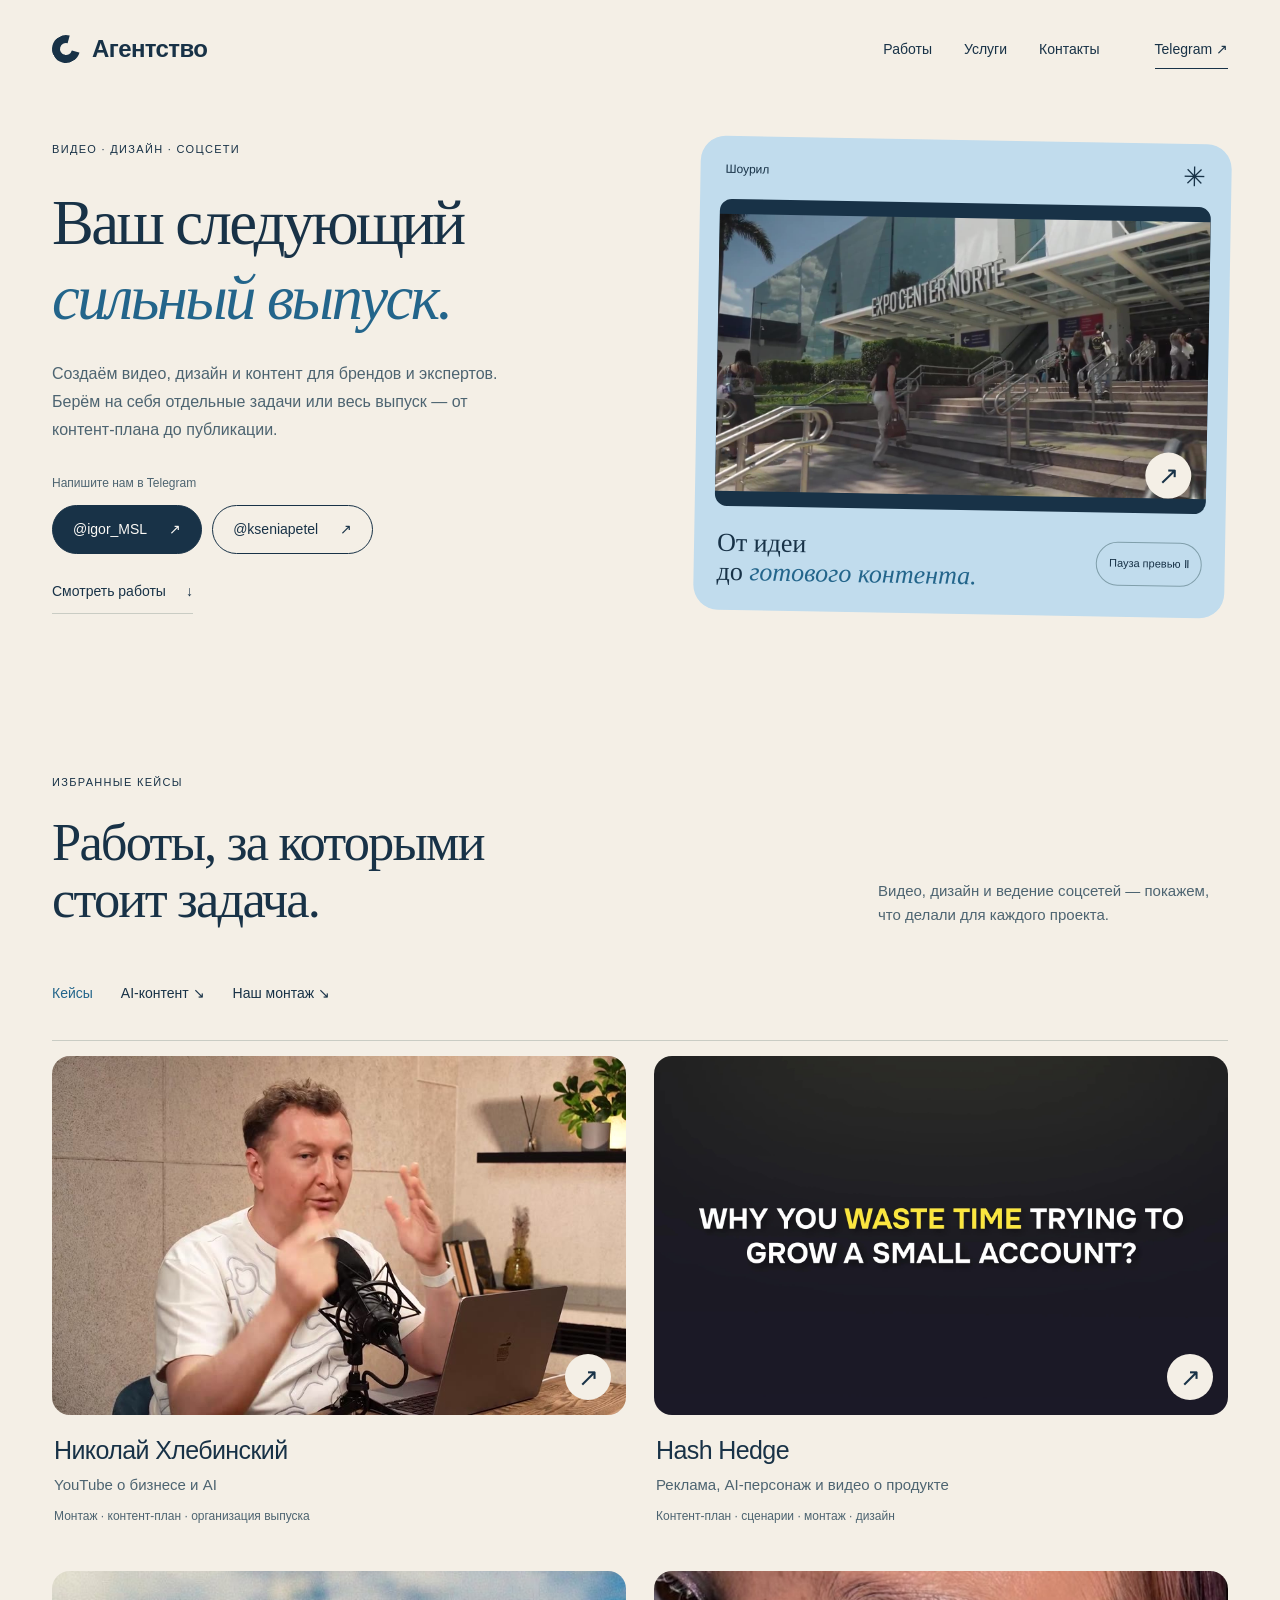
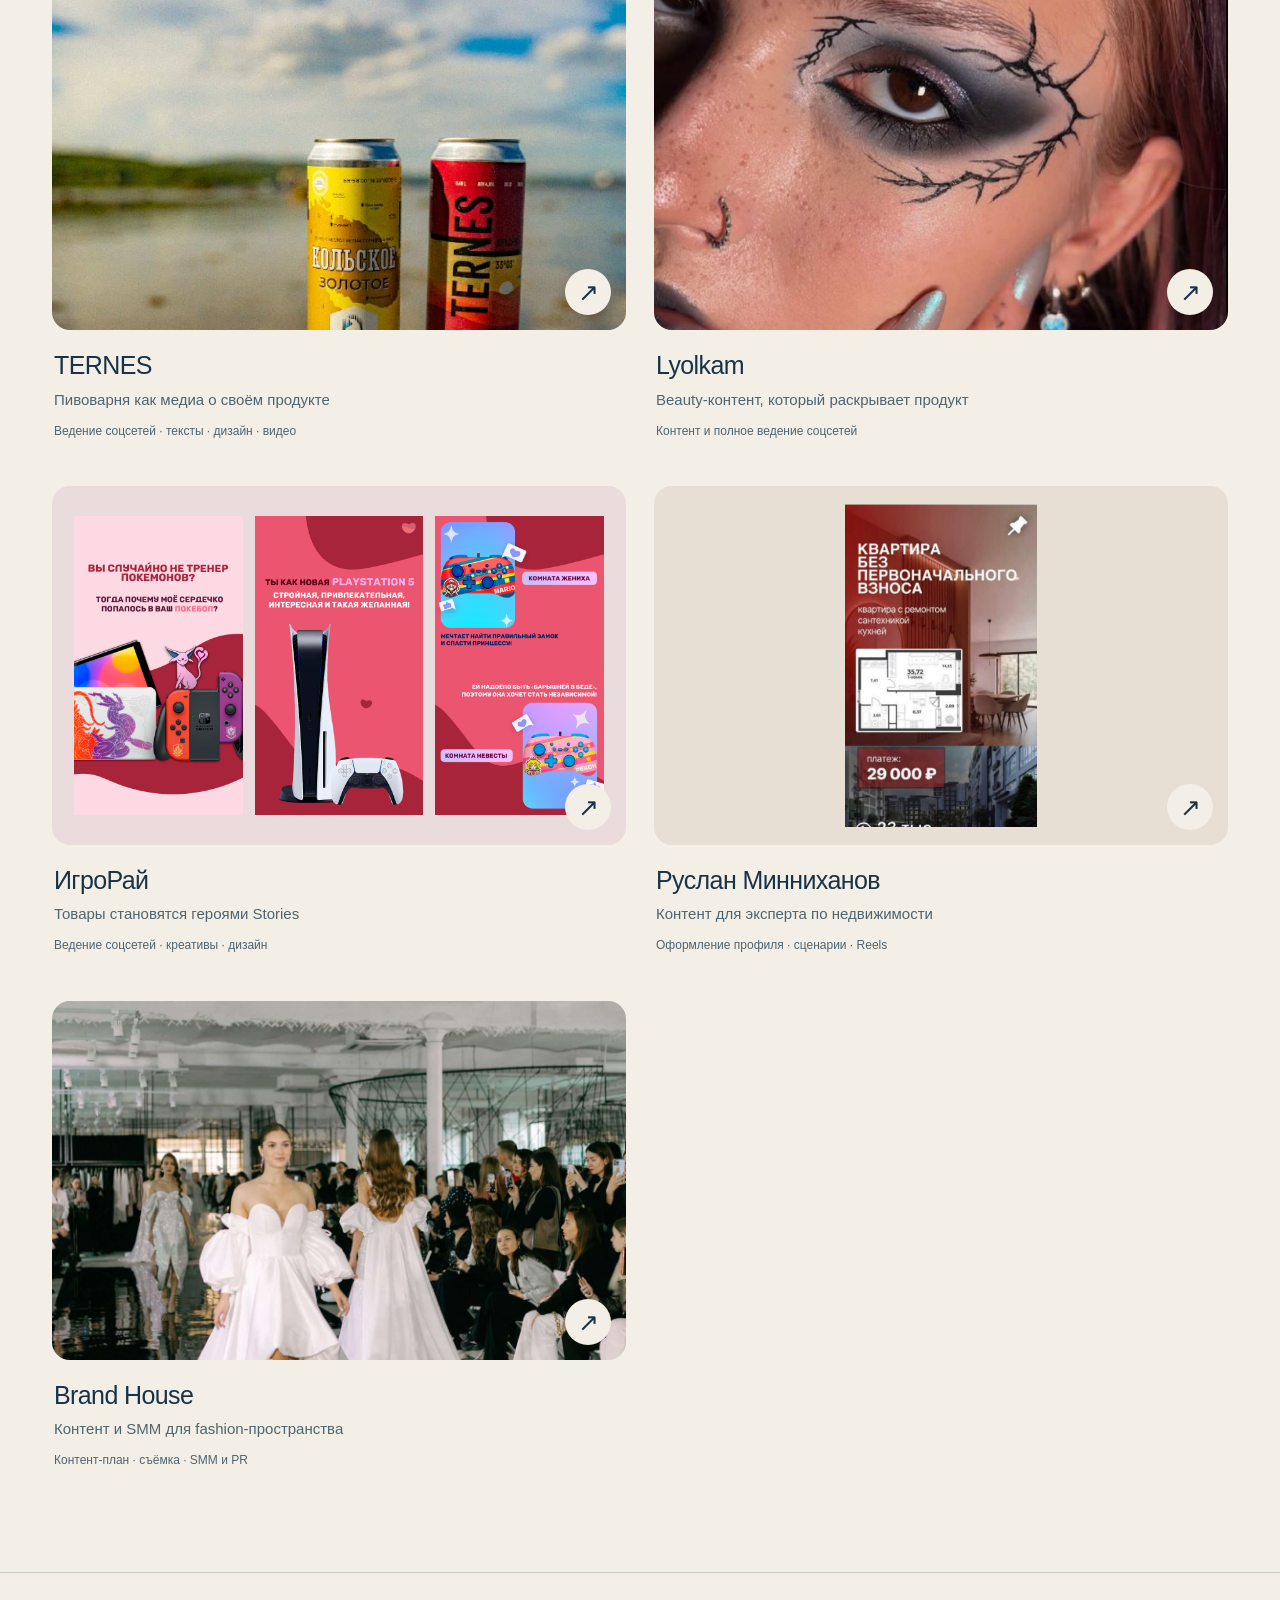
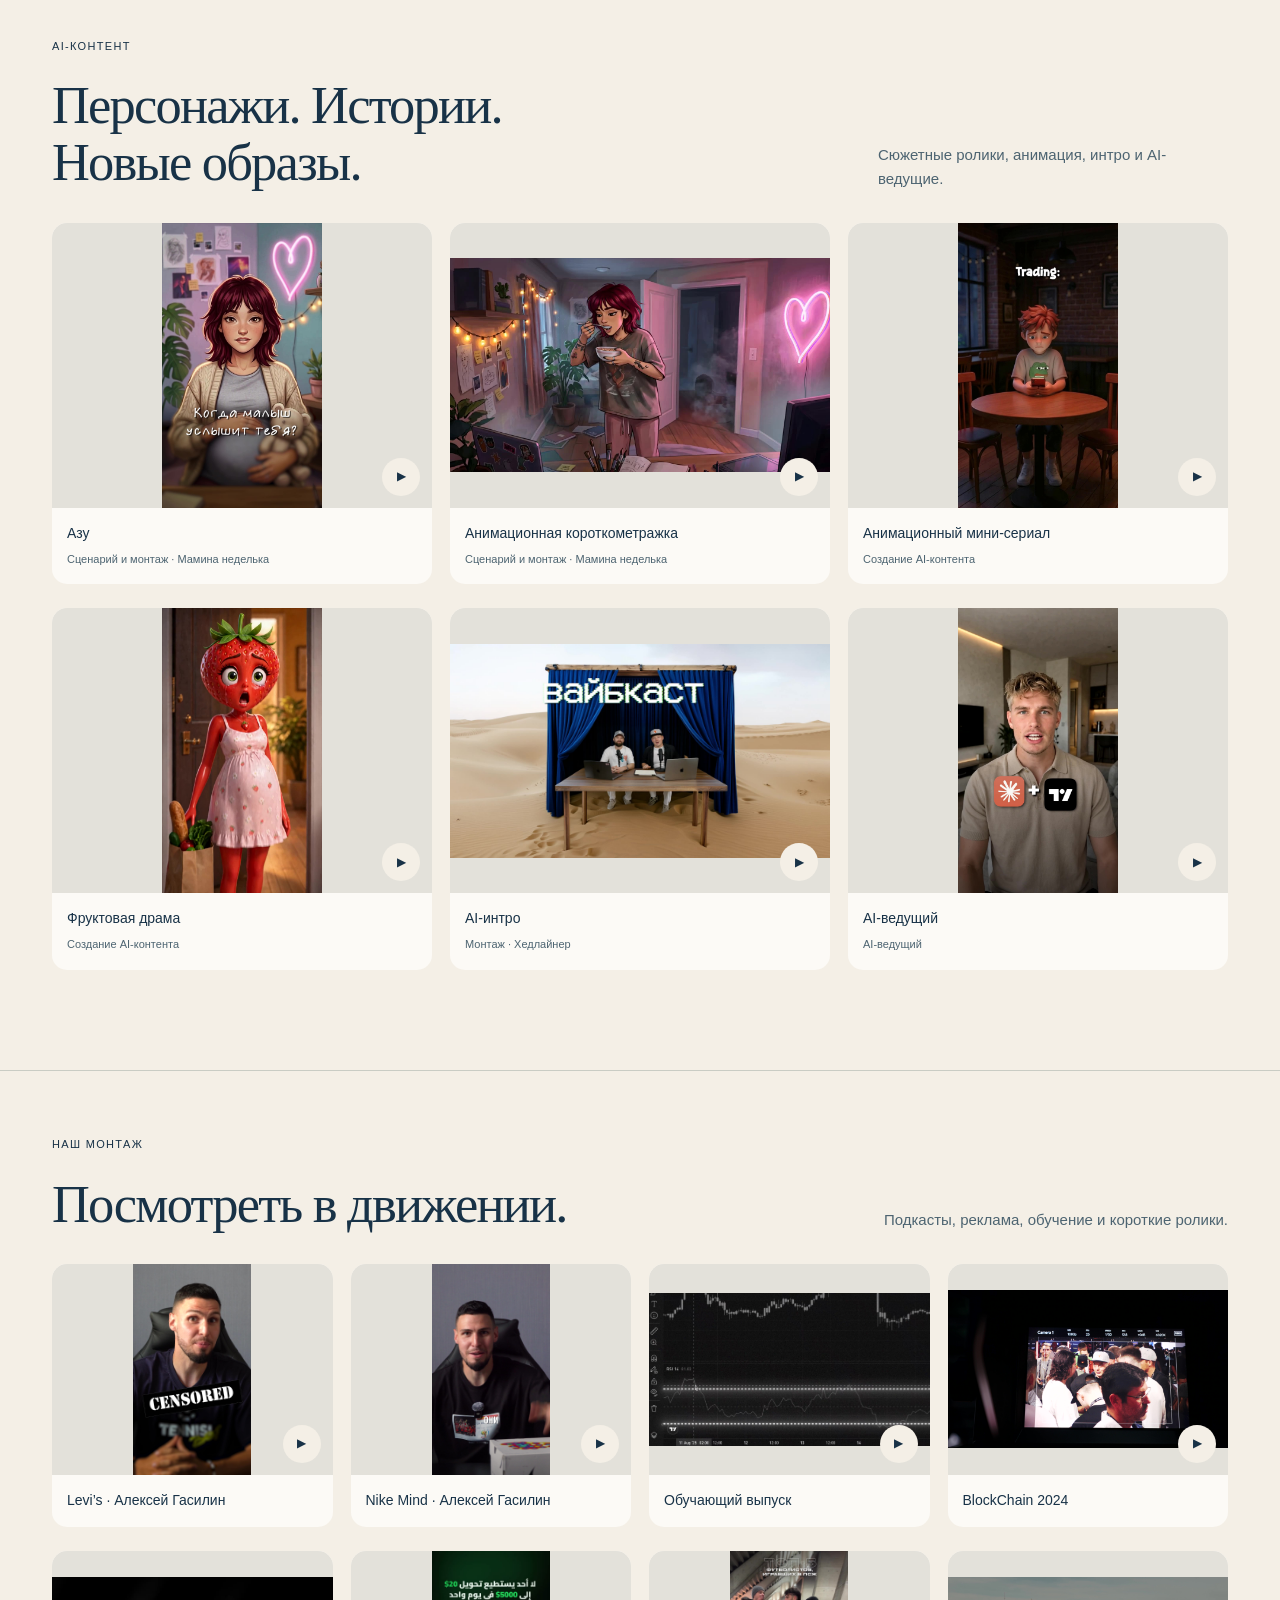
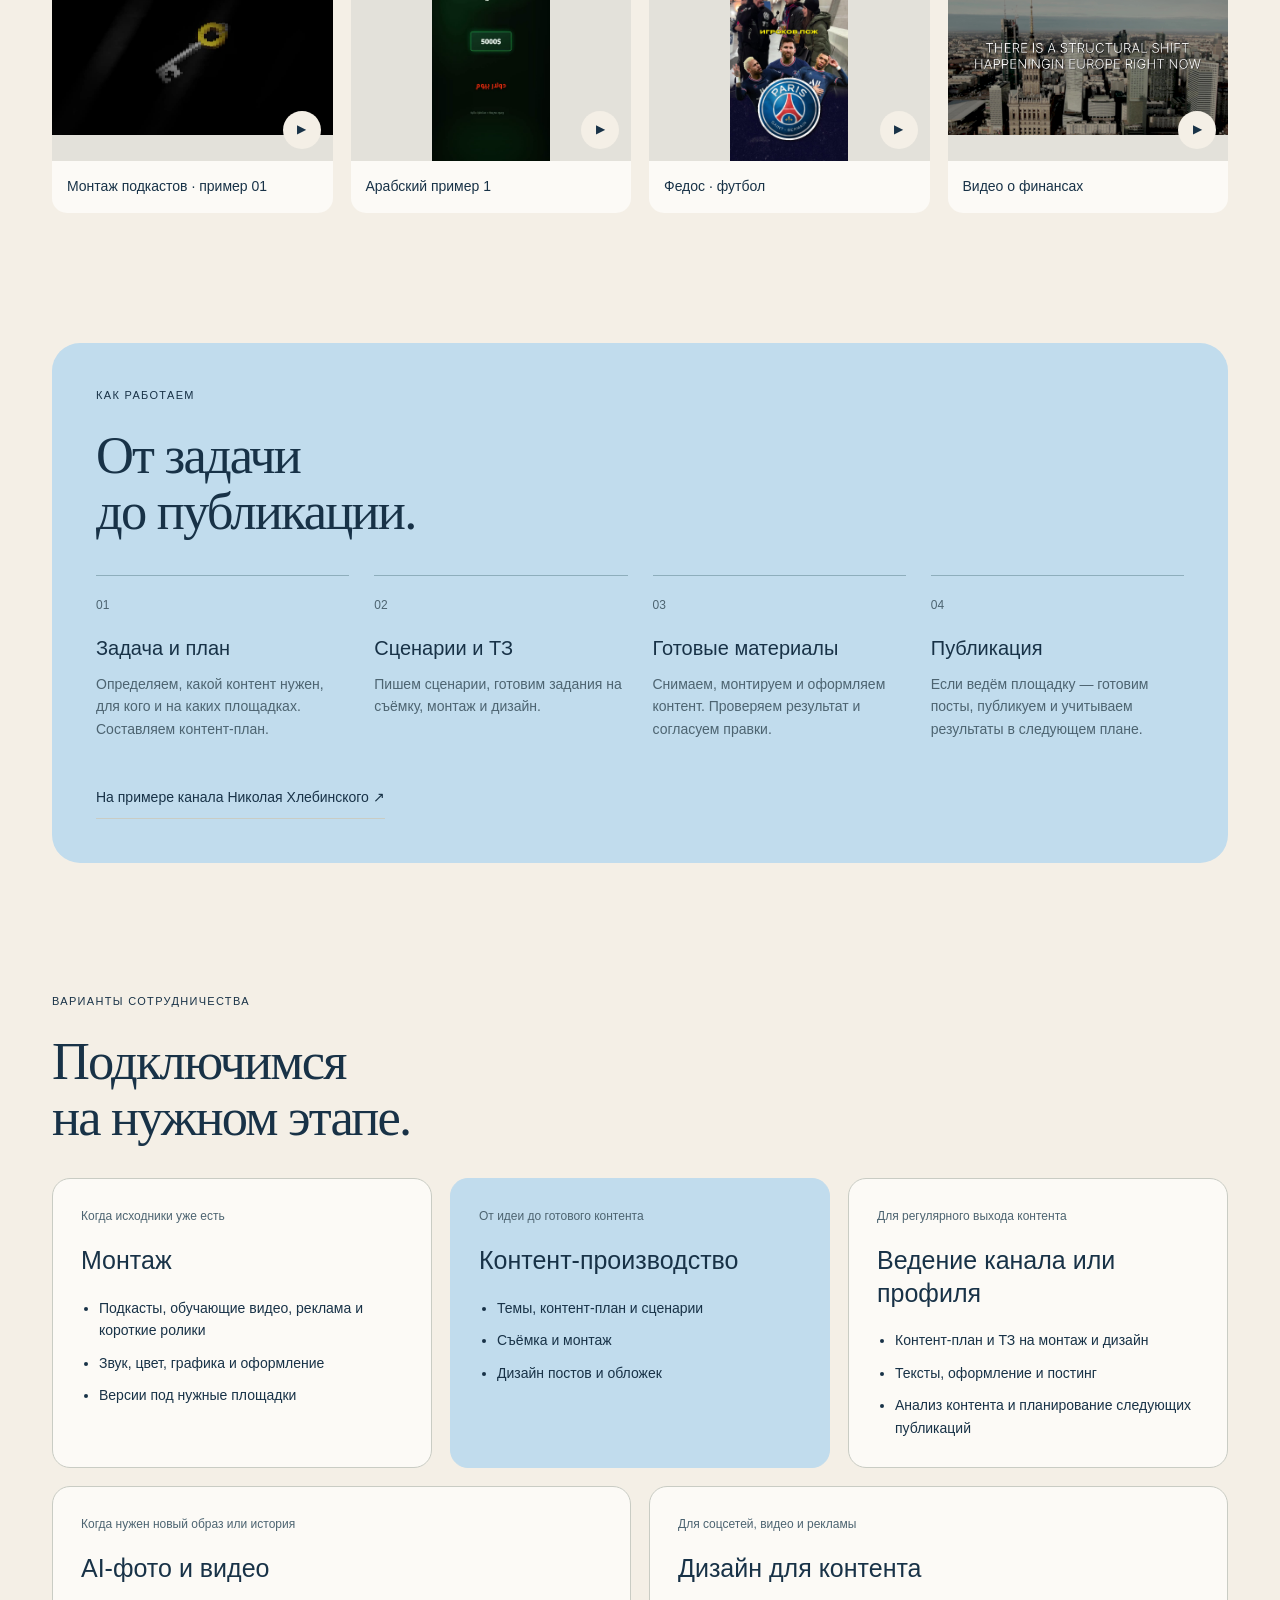
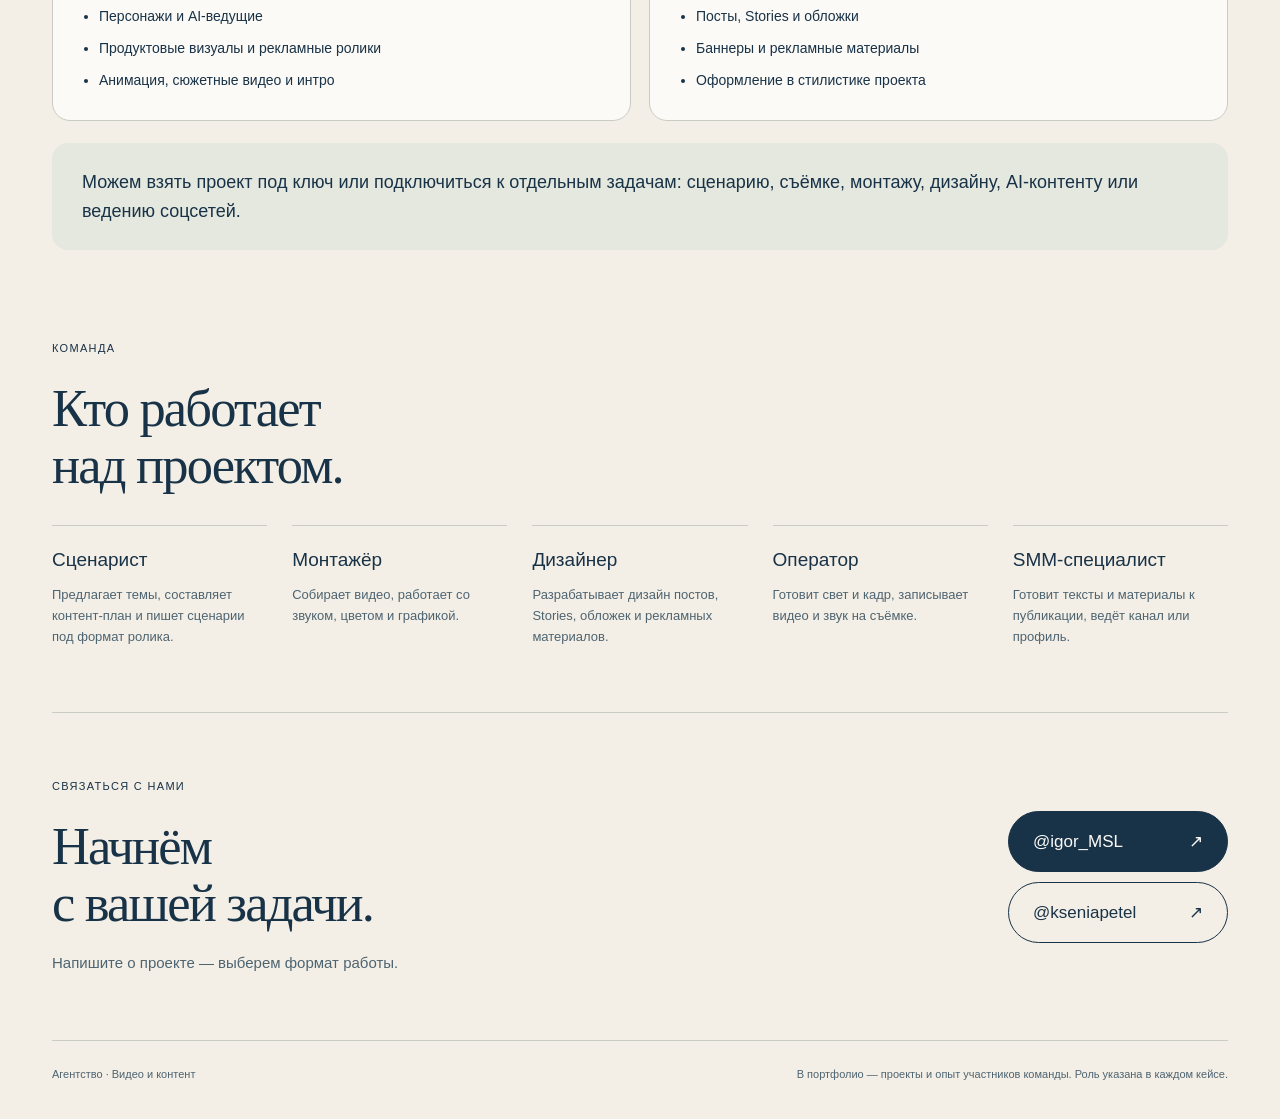
==== commit 8cc1fae7: "Упростить агентский лендинг: избранные кейсы, AI, монтаж и Telegram" ====
--- a/agency/index.html
+++ b/agency/index.html
@@ -1,12 +1,13 @@
-<!doctype html><html lang="ru"><head><meta charset="utf-8"><meta name="viewport" content="width=device-width,initial-scale=1"><meta name="robots" content="noindex"><meta name="color-scheme" content="light"><title>Агентство — видео, дизайн и SMM</title><meta name="description" content="Видео, дизайн и ведение соцсетей для экспертов и брендов. Кейсы, команда и примеры работ агентства."><meta name="theme-color" content="#f4efe6"><meta name="agency-build" content="be91467db218"><link rel="canonical" href="https://igormsl.github.io/portfolio/agency/"><link rel="icon" href="data:image/svg+xml,%3Csvg xmlns='http://www.w3.org/2000/svg' viewBox='0 0 64 64'%3E%3Crect width='64' height='64' rx='16' fill='%23c1dced'/%3E%3Ccircle cx='32' cy='32' r='16' fill='none' stroke='%23183247' stroke-width='9' stroke-dasharray='82 19' transform='rotate(-35 32 32)'/%3E%3C/svg%3E"><meta property="og:type" content="website"><meta property="og:locale" content="ru_RU"><meta property="og:title" content="Агентство — видео, дизайн и SMM"><meta property="og:description" content="Видео, дизайн и ведение соцсетей для экспертов и брендов. Кейсы, команда и примеры работ агентства."><meta property="og:url" content="https://igormsl.github.io/portfolio/agency/"><meta property="og:image" content="https://igormsl.github.io/portfolio/agency/media/showreel/poster-v2.jpg"><meta property="og:image:width" content="1280"><meta property="og:image:height" content="720"><meta name="twitter:card" content="summary_large_image"><link rel="stylesheet" href="styles.css?v=be91467db218"><script src="app.js?v=be91467db218" defer></script></head><body class="editorial"><a class="skip" href="#projects">К проектам</a><header class="topbar wrap"><a class="logo" href="#"><span class="logo-symbol" aria-hidden="true"></span>Агентство</a><nav aria-label="Основная навигация"><a href="#projects">Проекты</a><a href="#editing">Монтаж</a><a href="#services">Услуги</a><a href="#team">Команда</a></nav><button class="header-cta" data-brief="">Обсудить проект ↗</button></header><main><noscript><p class="wrap">Для просмотра кейсов и видео включите JavaScript. <a href="https://t.me/igor_msl">Обсудить проект в Telegram ↗</a></p></noscript>
- <section class="hero wrap" aria-labelledby="main-title"><div><span class="eyebrow">Сценарии · Видео · Дизайн</span><h1 id="main-title">Ваш следующий<br><em>сильный</em> выпуск.</h1><p class="hero-copy">Создаём видео для экспертов и брендов: подкасты, короткие ролики и продуктовые истории. Берём на себя сценарии, съёмку, монтаж, дизайн и ведение площадок.</p><div class="actions"><button class="btn" data-brief="">Обсудить проект <span aria-hidden="true">↗</span></button><a class="text-link" href="#projects">Смотреть работы <span aria-hidden="true">↓</span></a></div></div><div class="hero-reel"><div class="reel-top"><span class="mini">ИЗ НАШИХ ПРОЕКТОВ / SHOWREEL</span><span class="reel-dot" aria-hidden="true"></span></div><div class="reel-frame"><img src="media/showreel/poster-v2.jpg" alt="Кадр из агентского шоурила" fetchpriority="high"><video id="hero-preview" data-motion="hero" data-preview="media/showreel/agency-reel-v2.mp4" poster="media/showreel/poster-v2.jpg" muted loop playsinline preload="metadata" aria-label="Шоурил агентства, 24 секунды без звука"></video><button class="reel-expand" data-video="agency-reel" data-src="media/showreel/agency-reel-v2.mp4" data-title="Шоурил · 24 секунды без звука" aria-label="Открыть шоурил в плеере">↗</button></div><div class="reel-bottom"><p>Разные задачи.<br><em>Одна команда.</em></p><button id="motion-toggle" aria-pressed="true">Пауза превью <span aria-hidden="true">Ⅱ</span></button></div><div class="reel-tags"><span>Видео</span><span>Креатив</span><span>SMM</span></div></div><div class="hero-foot"><p>Видео, контент и ведение площадок.<br>Наша роль — в каждом кейсе.</p><div class="brands"><span>Николай Хлебинский</span><span>Hash Hedge</span><span>TERNES</span><span>Lara Trader</span></div></div></section>
- <section class="section wrap" id="projects" data-filter-scope><div class="section-head"><div><span class="eyebrow">01 / Клиенты и проекты</span><h2>У каждой работы — своя задача.</h2></div><p>Открывайте кейсы: что делали, за что отвечали и какие работы получились.</p></div><div class="filters" aria-label="Направления проектов"><button class="filter" data-filter="all" aria-pressed="true">Все проекты</button><button class="filter" data-filter="channel" aria-pressed="false">SMM и каналы</button><button class="filter" data-filter="brand" aria-pressed="false">Бренды</button><button class="filter" data-filter="design" aria-pressed="false">Дизайн</button><button class="filter" data-filter="ai" aria-pressed="false">AI-контент</button><button class="filter" data-filter="editing" aria-pressed="false">Монтаж</button></div><div class="project-grid"><article class="project-card" data-category="channel"><button class="project-open" data-case="nikolay-khlebinskiy" aria-label="Открыть кейс: Николай Хлебинский"><div class="cover "><img src="media/nikolay-02.jpg" alt="Николай Хлебинский — пример работы" loading="lazy"><video class="motion-preview" data-motion="card" data-preview="media/nikolay-01.preview.mp4" muted loop playsinline preload="none" aria-hidden="true" tabindex="-1"></video><span class="round-arrow" aria-hidden="true">↗</span></div><div class="card-body"><div class="card-heading"><h3>Николай Хлебинский</h3><span class="mini">Смотреть кейс ↗</span></div><p>YouTube о бизнесе и AI</p><span class="role">Видеопроизводство и развитие YouTube</span></div></button></article><article class="project-card" data-category="channel"><button class="project-open" data-case="ternes" aria-label="Открыть кейс: TERNES"><div class="cover "><img src="media/showcase/ternes-1289.jpg" alt="TERNES — пример работы" loading="lazy"><video class="motion-preview" data-motion="card" data-preview="media/showcase/ternes-1298.preview.mp4" muted loop playsinline preload="none" aria-hidden="true" tabindex="-1"></video><span class="round-arrow" aria-hidden="true">↗</span></div><div class="card-body"><div class="card-heading"><h3>TERNES</h3><span class="mini">Смотреть кейс ↗</span></div><p>Пивоварня как медиа о своём продукте</p><span class="role">Ведение соцсетей · тексты · дизайн · видео</span></div></button></article><article class="project-card" data-category="channel"><button class="project-open" data-case="lyolkam" aria-label="Открыть кейс: Lyolkam"><div class="cover "><div class="cover-gallery lyolkam"><img src="media/lyolkam/lyolkam-1955.jpg" alt="" loading="lazy"><img src="media/lyolkam/lyolkam-1979.jpg" alt="" loading="lazy"></div><video class="motion-preview" data-motion="card" data-preview="media/showcase/lyolkam-kYhqzLntacM.preview.mp4" muted loop playsinline preload="none" aria-hidden="true" tabindex="-1"></video><span class="round-arrow" aria-hidden="true">↗</span></div><div class="card-body"><div class="card-heading"><h3>Lyolkam</h3><span class="mini">Смотреть кейс ↗</span></div><p>Beauty-контент, который раскрывает продукт</p><span class="role">Контент и полное ведение соцсетей</span></div></button></article><article class="project-card" data-category="channel"><button class="project-open" data-case="media-production" aria-label="Открыть кейс: Продакшен YouTube-медиа"><div class="cover "><div class="production-cover"><span class="mini">YOUTUBE / ПРОДАКШЕН</span><strong>От темы<br>до выпуска.</strong><div class="production-steps"><span>Сценарий</span><span>Монтаж</span><span>Упаковка</span><span>Публикация</span></div></div><span class="round-arrow" aria-hidden="true">↗</span></div><div class="card-body"><div class="card-heading"><h3>Продакшен YouTube-медиа</h3><span class="mini">Смотреть кейс ↗</span></div><p>От темы до опубликованного выпуска · NDA</p><span class="role">Продюсирование · редактура · организация производства</span></div></button></article><article class="project-card" data-category="channel"><button class="project-open" data-case="igroray" aria-label="Открыть кейс: IgroRay / ИгроРай"><div class="cover "><div class="cover-gallery igroray"><img src="media/showcase/igroray-03.jpg" alt="" loading="lazy"><img src="media/showcase/igroray-04.jpg" alt="" loading="lazy"><img src="media/showcase/igroray-10.jpg" alt="" loading="lazy"></div><span class="round-arrow" aria-hidden="true">↗</span></div><div class="card-body"><div class="card-heading"><h3>IgroRay / ИгроРай</h3><span class="mini">Смотреть кейс ↗</span></div><p>Товары становятся героями Stories</p><span class="role">Ведение соцсетей · креативы · дизайн</span></div></button></article><article class="project-card" data-category="design"><button class="project-open" data-case="cyberspot" aria-label="Открыть кейс: CYBERSPOT"><div class="cover "><div class="cover-gallery cyberspot"><img src="media/showcase/club-06.jpg" alt="" loading="lazy"><img src="media/showcase/club-04.jpg" alt="" loading="lazy"></div><span class="round-arrow" aria-hidden="true">↗</span></div><div class="card-body"><div class="card-heading"><h3>CYBERSPOT</h3><span class="mini">Смотреть кейс ↗</span></div><p>Дизайн для экрана, печати и пространства</p><span class="role">Разовый дизайн-проект</span></div></button></article><article class="project-card" data-category="brand"><button class="project-open" data-case="hash-hedge" aria-label="Открыть кейс: Hash Hedge"><div class="cover "><img src="../videos/motion-company-ad.jpg" alt="Hash Hedge — пример работы" loading="lazy"><video class="motion-preview" data-motion="card" data-preview="../videos/event-brazil-recap.preview.mp4" muted loop playsinline preload="none" aria-hidden="true" tabindex="-1"></video><span class="round-arrow" aria-hidden="true">↗</span></div><div class="card-body"><div class="card-heading"><h3>Hash Hedge</h3><span class="mini">Смотреть кейс ↗</span></div><p>Контент для бренда и продукта</p><span class="role">Контент-идеи · монтаж · AI-персонаж</span></div></button></article><article class="project-card" data-category="channel"><button class="project-open" data-case="lara-trader" aria-label="Открыть кейс: Lara Trader"><div class="cover "><img src="../videos/head-en-1.jpg" alt="Lara Trader — пример работы" loading="lazy"><video class="motion-preview" data-motion="card" data-preview="../videos/head-en-1.preview.mp4" muted loop playsinline preload="none" aria-hidden="true" tabindex="-1"></video><span class="round-arrow" aria-hidden="true">↗</span></div><div class="card-body"><div class="card-heading"><h3>Lara Trader</h3><span class="mini">Смотреть кейс ↗</span></div><p>Обучающий видеоконтент о трейдинге</p><span class="role">Контент-план · съёмка · монтаж · публикация</span></div></button></article><article class="project-card" data-category="brand"><button class="project-open" data-case="alexey-gasilin" aria-label="Открыть кейс: Алексей Гасилин"><div class="cover "><img src="media/gasilin-01.jpg" alt="Алексей Гасилин — пример работы" loading="lazy"><video class="motion-preview" data-motion="card" data-preview="../videos/shorts-levis.preview.mp4" muted loop playsinline preload="none" aria-hidden="true" tabindex="-1"></video><span class="round-arrow" aria-hidden="true">↗</span></div><div class="card-body"><div class="card-heading"><h3>Алексей Гасилин</h3><span class="mini">Смотреть кейс ↗</span></div><p>Идеи и монтаж для авторского проекта</p><span class="role">Идеи · сценарии · монтаж</span></div></button></article><article class="project-card" data-category="ai"><button class="project-open" data-case="mamina-nedelka" aria-label="Открыть кейс: Мамина неделька"><div class="cover ai-cover"><img src="../videos/ai-mom-azu.jpg" alt="Мамина неделька — пример работы" loading="lazy"><video class="motion-preview" data-motion="card" data-preview="../videos/ai-mom-azu.preview.mp4" muted loop playsinline preload="none" aria-hidden="true" tabindex="-1"></video><span class="round-arrow" aria-hidden="true">↗</span></div><div class="card-body"><div class="card-heading"><h3>Мамина неделька</h3><span class="mini">Смотреть кейс ↗</span></div><p>AI-контент для бота о беременности</p><span class="role">Сценарии · монтаж</span></div></button></article><article class="project-card" data-category="ai"><button class="project-open" data-case="ai-stories" aria-label="Открыть кейс: Истории, созданные с AI"><div class="cover ai-cover"><img src="../videos/ai-fruit-drama.jpg" alt="Истории, созданные с AI — пример работы" loading="lazy"><video class="motion-preview" data-motion="card" data-preview="../videos/ai-cartoon.preview.mp4" muted loop playsinline preload="none" aria-hidden="true" tabindex="-1"></video><span class="round-arrow" aria-hidden="true">↗</span></div><div class="card-body"><div class="card-heading"><h3>Истории, созданные с AI</h3><span class="mini">Смотреть кейс ↗</span></div><p>Мини-сериал и «Фруктовая драма»</p><span class="role">AI-креаторы · создание контента</span></div></button></article><article class="project-card" data-category="editing"><button class="project-open" data-case="headliners" aria-label="Открыть кейс: Хедлайнер"><div class="cover "><img src="../videos/event-blockchain-dubai.jpg" alt="Хедлайнер — пример работы" loading="lazy"><video class="motion-preview" data-motion="card" data-preview="../videos/ai-intro-headliners.preview.mp4" muted loop playsinline preload="none" aria-hidden="true" tabindex="-1"></video><span class="round-arrow" aria-hidden="true">↗</span></div><div class="card-body"><div class="card-heading"><h3>Хедлайнер</h3><span class="mini">Смотреть кейс ↗</span></div><p>Монтаж для проекта</p><span class="role">Монтаж</span></div></button></article></div><p class="count" data-count aria-live="polite">Показано: 12</p></section>
- <div class="wrap" id="operations"><section class="ops"><div><span class="eyebrow">02 / Система работы</span><h2>Не только ролики.<br>Работа над выпуском.</h2><p>Сценарии и монтаж — часть процесса. Когда задача шире, берём на себя организацию производства, упаковку и выход контента.</p></div><div class="ops-right"><span class="mini">Обезличенный кейс</span><h3 style="font-size:24px;font-weight:500;margin-top:12px">Продакшен YouTube-медиа</h3><p>Собрали процесс YouTube-продакшена, в котором тема проходит все стадии: сценарий, съёмка, монтаж, упаковка и выпуск. Объединили работу над длинными форматами и Shorts.</p><div class="process"><span>Сценарий</span><span>Команда</span><span>Упаковка</span><span>Публикация</span></div><button class="text-link" style="background:transparent;align-self:start" data-case="media-production">Читать кейс <span aria-hidden="true">↗</span></button><p class="ops-note">Обезличенный кейс организации YouTube-продакшена.</p></div></section></div>
- <section class="section editing wrap" id="editing" data-filter-scope><div class="section-head"><div><span class="eyebrow">03 / Примеры монтажа</span><h2>Посмотреть в движении.</h2></div><p class="editing-hint">Самостоятельные работы без большого кейса. Нажмите на ролик, чтобы посмотреть его здесь, во встроенном плеере.</p></div><div class="filters" aria-label="Форматы монтажа"><button class="filter" data-filter="all" aria-pressed="true">Все работы</button><button class="filter" data-filter="podcast" aria-pressed="false">Подкасты</button><button class="filter" data-filter="shorts" aria-pressed="false">Короткие ролики</button><button class="filter" data-filter="arabic" aria-pressed="false">На арабском</button><button class="filter" data-filter="other" aria-pressed="false">Другие</button></div><div class="editing-grid"><div class="editing-item" data-category="shorts"><button class="work" data-video="shorts-fedos-football"   data-src="../videos/shorts-fedos-football.mp4" data-title="Федос · футбол"><span class="work-frame"><img src="../videos/shorts-fedos-football.jpg" alt="Кадр: Федос · футбол" loading="lazy"><video class="motion-preview" data-motion="work" data-preview="../videos/shorts-fedos-football.preview.mp4" muted loop playsinline preload="none" aria-hidden="true" tabindex="-1"></video><span class="play" aria-hidden="true">▶</span></span><span class="work-label">Федос · футбол<small>Смотреть видео</small></span></button></div><div class="editing-item" data-category="other"><button class="work" data-video="stock-voiceover"   data-src="../videos/stock-voiceover.mp4" data-title="Видео о финансах"><span class="work-frame"><img src="../videos/stock-voiceover.jpg" alt="Кадр: Видео о финансах" loading="lazy"><video class="motion-preview" data-motion="work" data-preview="../videos/stock-voiceover.preview.mp4" muted loop playsinline preload="none" aria-hidden="true" tabindex="-1"></video><span class="play" aria-hidden="true">▶</span></span><span class="work-label">Видео о финансах<small>Смотреть видео</small></span></button></div><div class="editing-item" data-category="shorts"><button class="work" data-video="shorts-new-year"   data-src="../videos/shorts-new-year.mp4" data-title="Новогодний ролик"><span class="work-frame"><img src="../videos/shorts-new-year.jpg" alt="Кадр: Новогодний ролик" loading="lazy"><video class="motion-preview" data-motion="work" data-preview="../videos/shorts-new-year.preview.mp4" muted loop playsinline preload="none" aria-hidden="true" tabindex="-1"></video><span class="play" aria-hidden="true">▶</span></span><span class="work-label">Новогодний ролик<small>Смотреть видео</small></span></button></div><div class="editing-item" data-category="podcast"><button class="work" data-video="podcast-editing-01" data-yandex="PmJjhXwLfYmYfg"  data-src="media/podcast-editing-01.mp4" data-title="Монтаж подкастов · пример 01"><span class="work-frame"><img src="media/podcast-editing-01.jpg" alt="Кадр: Монтаж подкастов · пример 01" loading="lazy"><video class="motion-preview" data-motion="work" data-preview="media/podcast-editing-01.preview.mp4" muted loop playsinline preload="none" aria-hidden="true" tabindex="-1"></video><span class="play" aria-hidden="true">▶</span></span><span class="work-label">Монтаж подкастов · пример 01<small>Смотреть видео</small></span></button></div><div class="editing-item" data-category="podcast"><button class="work" data-video="podcast-editing-02" data-yandex="dLhyb_2PVE31XQ"  data-src="media/podcast-editing-02.mp4" data-title="Монтаж подкастов · пример 02"><span class="work-frame"><img src="media/podcast-editing-02.jpg" alt="Кадр: Монтаж подкастов · пример 02" loading="lazy"><video class="motion-preview" data-motion="work" data-preview="media/podcast-editing-02.preview.mp4" muted loop playsinline preload="none" aria-hidden="true" tabindex="-1"></video><span class="play" aria-hidden="true">▶</span></span><span class="work-label">Монтаж подкастов · пример 02<small>Смотреть видео</small></span></button></div><div class="editing-item" data-category="arabic"><button class="work" data-video="arabic-editing-01" data-yandex="irEd7FuW8c24oQ"  data-src="media/arabic-editing-01.mp4" data-title="Арабский трейдинг · пример 01"><span class="work-frame"><img src="media/arabic-editing-01.jpg" alt="Кадр: Арабский трейдинг · пример 01" loading="lazy"><video class="motion-preview" data-motion="work" data-preview="media/arabic-editing-01.preview.mp4" muted loop playsinline preload="none" aria-hidden="true" tabindex="-1"></video><span class="play" aria-hidden="true">▶</span></span><span class="work-label">Арабский трейдинг · пример 01<small>Смотреть видео</small></span></button></div><div class="editing-item" data-category="arabic"><button class="work" data-video="arabic-editing-02" data-yandex="dqeQX8_coBMRig"  data-src="media/arabic-editing-02.mp4" data-title="Арабский трейдинг · пример 02"><span class="work-frame"><img src="media/arabic-editing-02.jpg" alt="Кадр: Арабский трейдинг · пример 02" loading="lazy"><video class="motion-preview" data-motion="work" data-preview="media/arabic-editing-02.preview.mp4" muted loop playsinline preload="none" aria-hidden="true" tabindex="-1"></video><span class="play" aria-hidden="true">▶</span></span><span class="work-label">Арабский трейдинг · пример 02<small>Смотреть видео</small></span></button></div><div class="editing-item" data-category="arabic"><button class="work" data-video="arabic-editing-03" data-yandex="OUzY7H9vdYihGw"  data-src="media/arabic-editing-03.mp4" data-title="Арабский трейдинг · пример 03"><span class="work-frame"><img src="media/arabic-editing-03.jpg" alt="Кадр: Арабский трейдинг · пример 03" loading="lazy"><video class="motion-preview" data-motion="work" data-preview="media/arabic-editing-03.preview.mp4" muted loop playsinline preload="none" aria-hidden="true" tabindex="-1"></video><span class="play" aria-hidden="true">▶</span></span><span class="work-label">Арабский трейдинг · пример 03<small>Смотреть видео</small></span></button></div></div><p class="count" data-count aria-live="polite">Показано: 8</p></section>
- <div class="wrap"><section class="section team" id="team"><div class="section-head"><div><span class="eyebrow">04 / Команда</span><h2>Кто работает над проектом.</h2></div><p>Собираем состав под проект.<br>У каждого этапа — ответственный специалист.</p></div><div class="team-grid"><article class="person"><span class="initials" aria-hidden="true">КП</span><h3>Ксения Петель</h3><div class="person-role">Сценарист, контент-идеи</div><p>Находит темы и ракурсы, собирает структуру ролика и пишет сценарий с учётом площадки.</p></article><article class="person"><span class="initials" aria-hidden="true">ИМ</span><h3>Игорь Масляков</h3><div class="person-role">Монтажёр, дизайнер</div><p>Работает с драматургией монтажа, графикой и визуальным оформлением контента.</p></article><article class="person"><span class="initials" aria-hidden="true">03</span><h3>Дизайнер</h3><div class="person-role">Визуальная коммуникация</div><p>Обложки, Stories, карточки и материалы для соцсетей в единой стилистике проекта.</p></article><article class="person"><span class="initials" aria-hidden="true">04</span><h3>Оператор</h3><div class="person-role">Съёмка</div><p>Кадр, свет и запись материала под согласованный сценарий и формат выпуска.</p></article><article class="person"><span class="initials" aria-hidden="true">05</span><h3>SMM-специалист</h3><div class="person-role">Ведение площадок</div><p>Публикационный календарь, оформление постов и работа с обратной связью аудитории.</p></article></div><div class="editor-pool"><span class="mini">МАСШТАБИРУЕМ КОМАНДУ ПОД ЗАДАЧУ</span><h3>Пул монтажёров</h3><p>Под серию выпусков подключаем пул монтажёров. Состав команды выбираем по формату, объёму и срокам; задачи и требования к готовому материалу фиксируем до старта.</p></div><div class="tool-stack"><span class="mini">Наши инструменты</span><span>Adobe Premiere Pro</span><span>After Effects</span><span>Figma → motion</span><span>YouTube Studio</span></div></section></div>
- <section class="section services wrap" id="services"><div class="section-head"><div><span class="eyebrow">05 / Как поработать вместе</span><h2>Подключимся на нужном этапе.</h2></div><p>Один ролик, серия выпусков или ведение площадки — выберем формат под вашу задачу.</p></div><div class="service-grid"><article class="service"><span class="mini">01 / Формат работы</span><h3>Монтаж</h3><p>Когда исходники уже есть</p><ul><li>Сборка ролика и работа с ритмом</li><li>Звук, цвет и графическое оформление</li><li>Версии для согласованных площадок</li></ul><button class="text-link" style="background:transparent" data-brief="Монтаж">Обсудить задачу <span aria-hidden="true">↗</span></button></article><article class="service"><span class="mini">02 / Формат работы</span><h3>Контент-производство</h3><p>Когда нужна идея и готовое видео</p><ul><li>Темы и сценарии</li><li>Съёмка или AI-контент под задачу</li><li>Монтаж и оформление</li></ul><button class="text-link" style="background:transparent" data-brief="Контент-производство">Обсудить задачу <span aria-hidden="true">↗</span></button></article><article class="service"><span class="mini">03 / Формат работы</span><h3>Ведение канала</h3><p>Когда нужен регулярный выпуск</p><ul><li>Контент-план и организация производства</li><li>Подготовка выпусков и коротких вырезок</li><li>Упаковка, публикация и аналитика</li></ul><button class="text-link" style="background:transparent" data-brief="Ведение канала">Обсудить задачу <span aria-hidden="true">↗</span></button></article></div><p class="service-note">Состав работ, количество роликов, сроки и стоимость согласуем после знакомства с задачей.</p></section>
- <div class="wrap"><section class="contact" id="contact"><div><h2>Что будем делать<br>для вашего проекта?</h2><p>Расскажите о продукте, площадке и ближайшей задаче.</p></div><button class="btn" data-brief="">Обсудить проект <span aria-hidden="true">↗</span></button></section><footer><span>Агентство · Видео и контент</span><p>В портфолио — проекты и опыт участников команды. Роль указана в каждом кейсе.</p><span>© 2026</span></footer></div></main>
- <dialog id="case-dialog" aria-label="Кейс проекта"><div class="dialog-bar"><span>Проект / наша роль и работы</span><button class="close" data-close="case-dialog" aria-label="Закрыть кейс">×</button></div><div class="dialog-content" id="case-content"></div><p class="video-note">Видео — во встроенном плеере, изображения — в каруселях. Крупные интервью TERNES доступны по ссылкам на публикации.</p></dialog>
- <dialog id="video-dialog" class="video-dialog" aria-label="Видеоплеер"><div class="dialog-bar"><span id="video-title"></span><button class="close" data-close="video-dialog" aria-label="Закрыть видео">×</button></div><video id="player" controls playsinline preload="metadata" controlslist="nodownload" disablepictureinpicture></video><p id="video-error" class="video-error" hidden>Не удалось загрузить видео. <a id="video-fallback" target="_blank" rel="noopener">Открыть файл отдельно ↗</a></p></dialog>
- <dialog id="brief-dialog" class="brief" aria-label="Обсудить проект"><div class="dialog-bar"><span>Давайте познакомимся</span><button class="close" data-close="brief-dialog" aria-label="Закрыть форму">×</button></div><div class="dialog-content"><h2>С чего начнём?</h2><p>Коротко опишите задачу. Здесь ничего не отправляется автоматически — текст можно скопировать и отправить в Telegram.</p><label for="service-choice">Что вам нужно</label><select id="service-choice"><option>Монтаж</option><option>Контент-производство</option><option>Ведение канала</option></select><label for="task-text">О проекте</label><textarea id="task-text" placeholder="Продукт, площадка, какие видео хотите выпускать…"></textarea><div class="actions"><button class="btn" id="copy-brief">Скопировать текст</button><a class="text-link" href="https://t.me/igor_msl" target="_blank" rel="noopener">Открыть Telegram ↗</a></div><div id="copy-status" class="copy-status" role="status"></div></div></dialog>
- <template id="case-nikolay-khlebinskiy"><div class="detail-head"><span class="eyebrow">Видеопроизводство и развитие YouTube</span><h2>Николай Хлебинский</h2><p class="detail-lead">Подкасты, соло-выпуски и короткие вырезки — в одном редакционном и производственном процессе.</p></div><nav class="case-nav" aria-label="Разделы кейса"><button data-case-jump="nikolay-khlebinskiy-video-0">Подкасты<span aria-hidden="true">↓</span></button><button data-case-jump="nikolay-khlebinskiy-video-1">Соло-выпуски<span aria-hidden="true">↓</span></button><button data-case-jump="nikolay-khlebinskiy-video-2">Shorts<span aria-hidden="true">↓</span></button><button data-case-jump="nikolay-khlebinskiy-about">О проекте<span aria-hidden="true">↓</span></button></nav><section id="nikolay-khlebinskiy-video-0" class="media-section case-chapter " tabindex="-1" aria-labelledby="nikolay-khlebinskiy-video-0-title"><h3 class="detail-label" id="nikolay-khlebinskiy-video-0-title">Подкасты</h3><div class="works-grid"><button class="work" data-video="nikolay-01" data-yandex="DA_z85qqAaQWDg"  data-src="media/nikolay-01.mp4" data-title="Серебряков · тизер подкаста"><span class="work-frame"><img src="media/nikolay-01.jpg" alt="Кадр: Серебряков · тизер подкаста" loading="lazy"><video class="motion-preview" data-motion="work" data-preview="media/nikolay-01.preview.mp4" muted loop playsinline preload="none" aria-hidden="true" tabindex="-1"></video><span class="play" aria-hidden="true">▶</span></span><span class="work-label">Серебряков · тизер подкаста<small>Смотреть видео</small></span></button><button class="work" data-video="nikolay-02" data-yandex="r3bstP2Ekxnyhw"  data-src="media/nikolay-02.mp4" data-title="Черкесов · тизер подкаста"><span class="work-frame"><img src="media/nikolay-02.jpg" alt="Кадр: Черкесов · тизер подкаста" loading="lazy"><video class="motion-preview" data-motion="work" data-preview="media/nikolay-02.preview.mp4" muted loop playsinline preload="none" aria-hidden="true" tabindex="-1"></video><span class="play" aria-hidden="true">▶</span></span><span class="work-label">Черкесов · тизер подкаста<small>Смотреть видео</small></span></button><button class="work" data-video="nikolay-03" data-yandex="bMHshaTIm7nDig"  data-src="media/nikolay-03.mp4" data-title="Круглов · тизер подкаста"><span class="work-frame"><img src="media/nikolay-03.jpg" alt="Кадр: Круглов · тизер подкаста" loading="lazy"><video class="motion-preview" data-motion="work" data-preview="media/nikolay-03.preview.mp4" muted loop playsinline preload="none" aria-hidden="true" tabindex="-1"></video><span class="play" aria-hidden="true">▶</span></span><span class="work-label">Круглов · тизер подкаста<small>Смотреть видео</small></span></button></div></section><section id="nikolay-khlebinskiy-video-1" class="media-section case-chapter " tabindex="-1" aria-labelledby="nikolay-khlebinskiy-video-1-title"><h3 class="detail-label" id="nikolay-khlebinskiy-video-1-title">Соло-выпуски</h3><div class="works-grid"><button class="work" data-video="nikolay-solo-01" data-yandex="kAkpA7IeyrwjWA"  data-src="media/nikolay-solo-01.mp4" data-title="OpenClaw · тизер соло-выпуска"><span class="work-frame"><img src="media/nikolay-solo-01.jpg" alt="Кадр: OpenClaw · тизер соло-выпуска" loading="lazy"><video class="motion-preview" data-motion="work" data-preview="media/nikolay-solo-01.preview.mp4" muted loop playsinline preload="none" aria-hidden="true" tabindex="-1"></video><span class="play" aria-hidden="true">▶</span></span><span class="work-label">OpenClaw · тизер соло-выпуска<small>Смотреть видео</small></span></button><button class="work" data-video="nikolay-solo-02" data-yandex="pLRgpIQotARkOA"  data-src="media/nikolay-solo-02.mp4" data-title="Идеи на миллиард · тизер соло-выпуска"><span class="work-frame"><img src="media/nikolay-solo-02.jpg" alt="Кадр: Идеи на миллиард · тизер соло-выпуска" loading="lazy"><video class="motion-preview" data-motion="work" data-preview="media/nikolay-solo-02.preview.mp4" muted loop playsinline preload="none" aria-hidden="true" tabindex="-1"></video><span class="play" aria-hidden="true">▶</span></span><span class="work-label">Идеи на миллиард · тизер соло-выпуска<small>Смотреть видео</small></span></button></div></section><section id="nikolay-khlebinskiy-video-2" class="media-section case-chapter media-portrait" tabindex="-1" aria-labelledby="nikolay-khlebinskiy-video-2-title"><h3 class="detail-label" id="nikolay-khlebinskiy-video-2-title">Shorts</h3><div class="works-grid"><button class="work" data-video="shorts-edu-channel"   data-src="../videos/shorts-edu-channel.mp4" data-title="Бизнес и AI"><span class="work-frame"><img src="../videos/shorts-edu-channel.jpg" alt="Кадр: Бизнес и AI" loading="lazy"><video class="motion-preview" data-motion="work" data-preview="../videos/shorts-edu-channel.preview.mp4" muted loop playsinline preload="none" aria-hidden="true" tabindex="-1"></video><span class="play" aria-hidden="true">▶</span></span><span class="work-label">Бизнес и AI<small>Смотреть видео</small></span></button><button class="work" data-video="nikolay-04" data-yandex="kB5bU8XvPwJbgA"  data-src="media/nikolay-04.mp4" data-title="Автоматизировали «Глаз Бога»"><span class="work-frame"><img src="media/nikolay-04.jpg" alt="Кадр: Автоматизировали «Глаз Бога»" loading="lazy"><video class="motion-preview" data-motion="work" data-preview="media/nikolay-04.preview.mp4" muted loop playsinline preload="none" aria-hidden="true" tabindex="-1"></video><span class="play" aria-hidden="true">▶</span></span><span class="work-label">Автоматизировали «Глаз Бога»<small>Смотреть видео</small></span></button><button class="work" data-video="nikolay-05" data-yandex="gqRlJRU8CWhLxg"  data-src="media/nikolay-05.mp4" data-title="Codex как агент"><span class="work-frame"><img src="media/nikolay-05.jpg" alt="Кадр: Codex как агент" loading="lazy"><video class="motion-preview" data-motion="work" data-preview="media/nikolay-05.preview.mp4" muted loop playsinline preload="none" aria-hidden="true" tabindex="-1"></video><span class="play" aria-hidden="true">▶</span></span><span class="work-label">Codex как агент<small>Смотреть видео</small></span></button></div></section><section id="nikolay-khlebinskiy-about" class="case-story case-chapter" tabindex="-1" aria-labelledby="nikolay-khlebinskiy-about-title"><span class="mini chapter-kicker">Наша работа</span><h3 id="nikolay-khlebinskiy-about-title">Что стояло за контентом</h3><div class="detail-grid"><div><h4>Задача</h4><p>Выпускать контент для предпринимателей и развивать YouTube-канал о бизнесе и применении AI.</p><p class="period"><strong>Период работы</strong><br>Монтаж: апрель 2023 — июнь 2025. Руководство: июнь 2025 — май 2026.</p></div><div><h4>Что сделали</h4><ul><li>Начали с монтажа: собирали подкасты и соло-выпуски, выстраивали ритм, добавляли графику и готовили короткие вырезки.</li><li>Расширили работу до управления производством: публикационный план, задания монтажёрам и дизайнерам, приёмка и контроль сроков.</li><li>Связали длинные выпуски с короткими форматами: выбирали самостоятельные фрагменты для Shorts и работали над упаковкой контента.</li></ul></div><div class="result"><h4>Результат</h4><p>За июнь 2025 — май 2026 аудитория канала выросла с 7 000 до 32 000 подписчиков. В основе проекта — подкасты; соло-выпуски раскрывали экспертизу автора, а короткие вырезки давали зрителю отдельную точку входа в контент.</p><small>Исторический результат проекта за указанный период, не текущий счётчик и не прогноз для других каналов.</small></div></div><div class="case-tools"><span class="mini">В работе</span><span>Публикационный план</span><span>Брифы на монтаж и обложки</span><span>Отбор фрагментов</span><span>Контроль качества</span></div></section><div class="case-end"><span>Николай Хлебинский</span><button class="btn" data-brief="">Обсудить похожую задачу ↗</button></div></template><template id="case-ternes"><div class="detail-head"><span class="eyebrow">Ведение соцсетей · тексты · дизайн · видео</span><h2>TERNES</h2><p class="detail-lead">Вели соцсети пивоварни TERNES: придумывали публикации, оформляли ленту и монтировали ролики. Показывали сорта, рассказывали о производстве и знакомили аудиторию с людьми за продуктом.</p></div><nav class="case-nav" aria-label="Разделы кейса"><button data-case-jump="ternes-gallery-0">Визуалы<span aria-hidden="true">↓</span></button><button data-case-jump="ternes-video-0">Видео и интервью<span aria-hidden="true">↓</span></button><button data-case-jump="ternes-about">О проекте<span aria-hidden="true">↓</span></button></nav><section id="ternes-gallery-0" class="gallery case-chapter gallery-wide" data-gallery data-theme="paper" tabindex="-1" aria-labelledby="ternes-gallery-0-title"><div class="gallery-head"><div><span class="mini chapter-kicker">Контент для соцсетей</span><h3 id="ternes-gallery-0-title">Сорт, настроение, повод для разговора</h3></div><div class="gallery-controls"><span data-gallery-count aria-live="polite">1 / 5</span><button data-slide="-1" aria-label="Предыдущее изображение">←</button><button data-slide="1" aria-label="Следующее изображение">→</button></div></div><p class="chapter-intro">Предметные сцены знакомят с сортами, северные образы поддерживают характер бренда, а акции и коллаборации дают отдельный повод для публикации.</p><div class="gallery-track" tabindex="0" role="region" aria-label="Сорт, настроение, повод для разговора — листайте стрелками или свайпом"><figure class="gallery-slide"><button class="image-open" data-image="media/showcase/ternes-1289.jpg" data-title="Продуктовая сцена · на берегу" aria-label="Увеличить: Продуктовая сцена · на берегу"><img src="media/showcase/ternes-1289.jpg" alt="Продуктовая сцена · на берегу" loading="lazy"><span class="zoom-mark" aria-hidden="true">⤢</span></button><figcaption><span>Продуктовая сцена · на берегу</span><a href="https://t.me/ternesbeer/1289" target="_blank" rel="noopener">Публикация ↗</a></figcaption></figure><figure class="gallery-slide"><button class="image-open" data-image="media/showcase/ternes-1299.jpg" data-title="Дункель · подача сорта" aria-label="Увеличить: Дункель · подача сорта"><img src="media/showcase/ternes-1299.jpg" alt="Дункель · подача сорта" loading="lazy"><span class="zoom-mark" aria-hidden="true">⤢</span></button><figcaption><span>Дункель · подача сорта</span><a href="https://t.me/ternesbeer/1299" target="_blank" rel="noopener">Публикация ↗</a></figcaption></figure><figure class="gallery-slide"><button class="image-open" data-image="media/showcase/ternes-1291.jpg" data-title="Северные вкусы · креатив" aria-label="Увеличить: Северные вкусы · креатив"><img src="media/showcase/ternes-1291.jpg" alt="Северные вкусы · креатив" loading="lazy"><span class="zoom-mark" aria-hidden="true">⤢</span></button><figcaption><span>Северные вкусы · креатив</span><a href="https://t.me/ternesbeer/1291" target="_blank" rel="noopener">Публикация ↗</a></figcaption></figure><figure class="gallery-slide"><button class="image-open" data-image="media/showcase/ternes-1281.jpg" data-title="Акционное предложение" aria-label="Увеличить: Акционное предложение"><img src="media/showcase/ternes-1281.jpg" alt="Акционное предложение" loading="lazy"><span class="zoom-mark" aria-hidden="true">⤢</span></button><figcaption><span>Акционное предложение</span><a href="https://t.me/ternesbeer/1281" target="_blank" rel="noopener">Публикация ↗</a></figcaption></figure><figure class="gallery-slide"><button class="image-open" data-image="media/showcase/ternes-1293.jpg" data-title="Коллаборация · конкурс" aria-label="Увеличить: Коллаборация · конкурс"><img src="media/showcase/ternes-1293.jpg" alt="Коллаборация · конкурс" loading="lazy"><span class="zoom-mark" aria-hidden="true">⤢</span></button><figcaption><span>Коллаборация · конкурс</span><a href="https://t.me/ternesbeer/1293" target="_blank" rel="noopener">Публикация ↗</a></figcaption></figure></div></section><section id="ternes-video-0" class="media-section case-chapter " tabindex="-1" aria-labelledby="ternes-video-0-title"><h3 class="detail-label" id="ternes-video-0-title">Видео и интервью</h3><div class="works-grid"><button class="work" data-video="ternes-1298"   data-src="media/showcase/ternes-1298.mp4" data-title="Хефевайцен · продуктовый ролик"><span class="work-frame"><img src="media/showcase/ternes-1298.jpg" alt="Кадр: Хефевайцен · продуктовый ролик" loading="lazy"><video class="motion-preview" data-motion="work" data-preview="media/showcase/ternes-1298.preview.mp4" muted loop playsinline preload="none" aria-hidden="true" tabindex="-1"></video><span class="play" aria-hidden="true">▶</span></span><span class="work-label">Хефевайцен · продуктовый ролик<small>Смотреть видео</small></span></button><a class="work source telegram-work" href="https://t.me/ternesbeer/1287" target="_blank" rel="noopener"><div class="telegram-plate"><span>TERNES</span><small>ИНТЕРВЬЮ С ТЕХНОЛОГОМ</small><b>↗</b></div><span class="work-label">Интервью с технологом · часть 2<small>Открыть публикацию · Telegram ↗</small></span></a><a class="work source telegram-work" href="https://t.me/ternesbeer/1297" target="_blank" rel="noopener"><div class="telegram-plate"><span>TERNES</span><small>ИНТЕРВЬЮ С ТЕХНОЛОГОМ</small><b>↗</b></div><span class="work-label">Интервью с технологом · часть 3<small>Открыть публикацию · Telegram ↗</small></span></a></div></section><section id="ternes-about" class="case-story case-chapter" tabindex="-1" aria-labelledby="ternes-about-title"><span class="mini chapter-kicker">Наша работа</span><h3 id="ternes-about-title">Что стояло за контентом</h3><div class="detail-grid"><div><h4>Задача</h4><p>Вести площадку пивоварни так, чтобы ассортимент становился понятнее, а между продуктовыми публикациями оставалось место живому общению с аудиторией.</p><p class="period"><strong>Период работы</strong><br>12 октября 2025 — 30 августа 2026.</p><div class="platforms"><a href="https://t.me/ternesbeer" target="_blank" rel="noopener">Telegram ↗</a><a href="https://vk.ru/wall-223057163_47337" target="_blank" rel="noopener">ВКонтакте ↗</a></div></div><div><h4>Что сделали</h4><ul><li>Планировали контент и вели публикации: рассказы о сортах, креативные посты, видео и материалы о компании.</li><li>Придумывали креативы и монтировали ролики. В экспертной серии дали слово технологу: профессия, особенности производства и вопросы подписчиков.</li><li>Соединяли продукт с жизнью аудитории: выбор любимого сорта, северные ассоциации, обсуждения и конкурсные механики.</li><li>Готовили тексты, визуальное оформление и публикацию материалов — полный SMM продукта в рамках сотрудничества.</li></ul></div><div class="result"><h4>Результат</h4><p>Собрали содержательную ленту вокруг продукта: предметные визуалы, объясняющие ролики, экспертные интервью и диалоговые посты. В подборке видно, как один бренд раскрывается через разные форматы, сохраняя узнаваемость.</p></div></div><div class="case-tools"><span class="mini">В работе</span><span>Контент-план</span><span>Продуктовый сторителлинг</span><span>Видеомонтаж</span><span>Вовлекающие механики</span></div></section><section class="post-examples"><h3>Как устроен контент</h3><article><span class="mini">Пример публикации · 28 августа 2026</span><h4>Раскрыть продукт через понятный вопрос</h4><p>Пост о Хефевайцене начинается с вопроса о банановой ноте, объясняет её происхождение и заканчивается приглашением обсудить пшеничные сорта.</p><p class="post-reason">Вопрос цепляет любопытство, объяснение помогает разобраться в продукте, а финал открывает разговор с аудиторией.</p><a class="text-link" href="https://t.me/ternesbeer/1298" target="_blank" rel="noopener">Посмотреть оригинал ↗</a></article></section><div class="case-end"><span>TERNES</span><button class="btn" data-brief="">Обсудить похожую задачу ↗</button></div></template><template id="case-lyolkam"><div class="detail-head"><span class="eyebrow">Контент и полное ведение соцсетей</span><h2>Lyolkam</h2><p class="detail-lead">Контент-сопровождение бьюти-блога Алёны: от идеи обзора и сценария до монтажа и ведения соцсетей. В центре — реальный продукт, авторская подача и наглядная демонстрация.</p></div><nav class="case-nav" aria-label="Разделы кейса"><button data-case-jump="lyolkam-video-0">YouTube Shorts<span aria-hidden="true">↓</span></button><button data-case-jump="lyolkam-video-1">Telegram<span aria-hidden="true">↓</span></button><button data-case-jump="lyolkam-gallery-0">Фото<span aria-hidden="true">↓</span></button><button data-case-jump="lyolkam-about">О проекте<span aria-hidden="true">↓</span></button></nav><section id="lyolkam-video-0" class="media-section case-chapter media-portrait" tabindex="-1" aria-labelledby="lyolkam-video-0-title"><h3 class="detail-label" id="lyolkam-video-0-title">YouTube Shorts</h3><div class="works-grid"><button class="work" data-video="lyolkam-kYhqzLntacM"   data-src="media/showcase/lyolkam-kYhqzLntacM.mp4" data-title="Можно ли точить карандаш в пластике?"><span class="work-frame"><img src="media/showcase/lyolkam-kYhqzLntacM.jpg" alt="Кадр: Можно ли точить карандаш в пластике?" loading="lazy"><video class="motion-preview" data-motion="work" data-preview="media/showcase/lyolkam-kYhqzLntacM.preview.mp4" muted loop playsinline preload="none" aria-hidden="true" tabindex="-1"></video><span class="play" aria-hidden="true">▶</span></span><span class="work-label">Можно ли точить карандаш в пластике?<small>Смотреть видео</small></span></button><button class="work" data-video="lyolkam-7ej4fkj9Q2U"   data-src="media/showcase/lyolkam-7ej4fkj9Q2U.mp4" data-title="Beauty Bomb × Смешарики · обзор"><span class="work-frame"><img src="media/showcase/lyolkam-7ej4fkj9Q2U.jpg" alt="Кадр: Beauty Bomb × Смешарики · обзор" loading="lazy"><video class="motion-preview" data-motion="work" data-preview="media/showcase/lyolkam-7ej4fkj9Q2U.preview.mp4" muted loop playsinline preload="none" aria-hidden="true" tabindex="-1"></video><span class="play" aria-hidden="true">▶</span></span><span class="work-label">Beauty Bomb × Смешарики · обзор<small>Смотреть видео</small></span></button><button class="work" data-video="lyolkam-5n5NuJ2VFTo"   data-src="media/showcase/lyolkam-5n5NuJ2VFTo.mp4" data-title="Spider-Gwen · креативный макияж"><span class="work-frame"><img src="media/showcase/lyolkam-5n5NuJ2VFTo.jpg" alt="Кадр: Spider-Gwen · креативный макияж" loading="lazy"><video class="motion-preview" data-motion="work" data-preview="media/showcase/lyolkam-5n5NuJ2VFTo.preview.mp4" muted loop playsinline preload="none" aria-hidden="true" tabindex="-1"></video><span class="play" aria-hidden="true">▶</span></span><span class="work-label">Spider-Gwen · креативный макияж<small>Смотреть видео</small></span></button></div></section><section id="lyolkam-video-1" class="media-section case-chapter media-portrait" tabindex="-1" aria-labelledby="lyolkam-video-1-title"><h3 class="detail-label" id="lyolkam-video-1-title">Telegram</h3><div class="works-grid"><button class="work" data-video="lyolkam-2069"  data-telegram="lyolkamblog/2069" data-src="media/lyolkam/lyolkam-2069.mp4" data-title="Свотчи теней"><span class="work-frame"><img src="media/lyolkam/lyolkam-2069.jpg" alt="Кадр: Свотчи теней" loading="lazy"><video class="motion-preview" data-motion="work" data-preview="media/lyolkam/lyolkam-2069.preview.mp4" muted loop playsinline preload="none" aria-hidden="true" tabindex="-1"></video><span class="play" aria-hidden="true">▶</span></span><span class="work-label">Свотчи теней<small>Смотреть видео</small></span></button></div></section><section id="lyolkam-gallery-0" class="gallery case-chapter " data-gallery data-theme="paper" tabindex="-1" aria-labelledby="lyolkam-gallery-0-title"><div class="gallery-head"><div><span class="mini chapter-kicker">Визуалы бьюти-блога</span><h3 id="lyolkam-gallery-0-title">Образ крупным планом</h3></div><div class="gallery-controls"><span data-gallery-count aria-live="polite">1 / 2</span><button data-slide="-1" aria-label="Предыдущее изображение">←</button><button data-slide="1" aria-label="Следующее изображение">→</button></div></div><p class="chapter-intro">Креативный макияж и работа с цветом. Фото дополняют видео: дают рассмотреть детали образа и результат использования продукта.</p><div class="gallery-track" tabindex="0" role="region" aria-label="Образ крупным планом — листайте стрелками или свайпом"><figure class="gallery-slide"><button class="image-open" data-image="media/lyolkam/lyolkam-1955.jpg" data-title="Креативный макияж" aria-label="Увеличить: Креативный макияж"><img src="media/lyolkam/lyolkam-1955.jpg" alt="Креативный макияж" loading="lazy"><span class="zoom-mark" aria-hidden="true">⤢</span></button><figcaption><span>Креативный макияж</span><a href="https://t.me/lyolkamblog/1955" target="_blank" rel="noopener">Публикация ↗</a></figcaption></figure><figure class="gallery-slide"><button class="image-open" data-image="media/lyolkam/lyolkam-1979.jpg" data-title="Образ с палеткой Green Silence" aria-label="Увеличить: Образ с палеткой Green Silence"><img src="media/lyolkam/lyolkam-1979.jpg" alt="Образ с палеткой Green Silence" loading="lazy"><span class="zoom-mark" aria-hidden="true">⤢</span></button><figcaption><span>Образ с палеткой Green Silence</span><a href="https://t.me/lyolkamblog/1979" target="_blank" rel="noopener">Публикация ↗</a></figcaption></figure></div></section><section id="lyolkam-about" class="case-story case-chapter" tabindex="-1" aria-labelledby="lyolkam-about-title"><span class="mini chapter-kicker">Наша работа</span><h3 id="lyolkam-about-title">Что стояло за контентом</h3><div class="detail-grid"><div><h4>Задача</h4><p>Организовать выпуск контента для бьюти-блога в Instagram, TikTok и Telegram: от выбора тем до готовых роликов и публикаций.</p><div class="platforms"><a href="https://www.youtube.com/@lyolkam/shorts" target="_blank" rel="noopener">YouTube ↗</a><a href="https://www.instagram.com/lyolkam/" target="_blank" rel="noopener">Instagram ↗</a><a href="https://www.tiktok.com/@__lyolkam__" target="_blank" rel="noopener">TikTok ↗</a><a href="https://t.me/lyolkamblog" target="_blank" rel="noopener">Telegram ↗</a></div></div><div><h4>Что сделали</h4><ul><li>Составляли контент-план: идеи макияжей, обзоры косметики и подборки для блога.</li><li>Писали сценарии и монтировали короткие видео.</li><li>Вели Instagram, TikTok и Telegram: готовили материалы к публикации и выпускали контент на площадках.</li><li>Работали с разными форматами: полезный совет, обзор новинки, свотчи и креативный образ. В портфолио также включили опубликованные YouTube Shorts.</li></ul></div><div class="result"><h4>Результат</h4><p>Для блога подготовили обзоры, полезные советы, свотчи и креативные образы. Бьюти-лайфхак «Можно ли точить карандаш в пластике?» набрал 14 297 просмотров на YouTube; обзор Beauty Bomb × Смешарики — 5 837. По двум срезам аудитория канала выросла со 198 до 220 подписчиков.</p><small>YouTube: 198 подписчиков на 18.06.2026 и 220 на 05.09.2026 (+11,1%). Просмотры — публичный срез 05.09.2026. Это показатели блога, а не доказательство влияния отдельного инструмента или обещание результата.</small></div></div><div class="case-tools"><span class="mini">В работе</span><span>Контент-план</span><span>Сценарные заходы</span><span>Монтаж вертикальных видео</span><span>Адаптация под площадки</span></div></section><div class="case-end"><span>Lyolkam</span><button class="btn" data-brief="">Обсудить похожую задачу ↗</button></div></template><template id="case-igroray"><div class="detail-head"><span class="eyebrow">Ведение соцсетей · креативы · дизайн</span><h2>IgroRay / ИгроРай</h2><p class="detail-lead">Вели соцсети игрового магазина и создавали Stories об ассортименте. Консоли, геймпады и гаджеты стали героями поздравлений и шуточного шоу о поиске пары.</p></div><nav class="case-nav" aria-label="Разделы кейса"><button data-case-jump="igroray-gallery-0">Поздравления<span aria-hidden="true">↓</span></button><button data-case-jump="igroray-gallery-1">«Давай поженимся»<span aria-hidden="true">↓</span></button><button data-case-jump="igroray-about">О проекте<span aria-hidden="true">↓</span></button></nav><section id="igroray-gallery-0" class="gallery case-chapter " data-gallery data-theme="rose" tabindex="-1" aria-labelledby="igroray-gallery-0-title"><div class="gallery-head"><div><span class="mini chapter-kicker">Stories · ко Дню влюблённых</span><h3 id="igroray-gallery-0-title">Если бы товары признались в любви</h3></div><div class="gallery-controls"><span data-gallery-count aria-live="polite">1 / 8</span><button data-slide="-1" aria-label="Предыдущее изображение">←</button><button data-slide="1" aria-label="Следующее изображение">→</button></div></div><p class="chapter-intro">Сначала — приглашение в историю, затем — поздравления от консолей и гаджетов. У каждого товара своя реплика: особенности устройства превращаются в комплимент.</p><div class="gallery-track" tabindex="0" role="region" aria-label="Если бы товары признались в любви — листайте стрелками или свайпом"><figure class="gallery-slide"><button class="image-open" data-image="media/showcase/igroray-01.jpg" data-title="Приглашение к серии" aria-label="Увеличить: Приглашение к серии"><img src="media/showcase/igroray-01.jpg" alt="Приглашение к серии" loading="lazy"><span class="zoom-mark" aria-hidden="true">⤢</span></button><figcaption><span>Приглашение к серии</span></figcaption></figure><figure class="gallery-slide"><button class="image-open" data-image="media/showcase/igroray-02.jpg" data-title="Знакомство с идеей" aria-label="Увеличить: Знакомство с идеей"><img src="media/showcase/igroray-02.jpg" alt="Знакомство с идеей" loading="lazy"><span class="zoom-mark" aria-hidden="true">⤢</span></button><figcaption><span>Знакомство с идеей</span></figcaption></figure><figure class="gallery-slide"><button class="image-open" data-image="media/showcase/igroray-03.jpg" data-title="Nintendo Switch · покемоны и любовь" aria-label="Увеличить: Nintendo Switch · покемоны и любовь"><img src="media/showcase/igroray-03.jpg" alt="Nintendo Switch · покемоны и любовь" loading="lazy"><span class="zoom-mark" aria-hidden="true">⤢</span></button><figcaption><span>Nintendo Switch · покемоны и любовь</span></figcaption></figure><figure class="gallery-slide"><button class="image-open" data-image="media/showcase/igroray-04.jpg" data-title="PlayStation 5 · признание" aria-label="Увеличить: PlayStation 5 · признание"><img src="media/showcase/igroray-04.jpg" alt="PlayStation 5 · признание" loading="lazy"><span class="zoom-mark" aria-hidden="true">⤢</span></button><figcaption><span>PlayStation 5 · признание</span></figcaption></figure><figure class="gallery-slide"><button class="image-open" data-image="media/showcase/igroray-05.jpg" data-title="Xbox · целый мир вдвоём" aria-label="Увеличить: Xbox · целый мир вдвоём"><img src="media/showcase/igroray-05.jpg" alt="Xbox · целый мир вдвоём" loading="lazy"><span class="zoom-mark" aria-hidden="true">⤢</span></button><figcaption><span>Xbox · целый мир вдвоём</span></figcaption></figure><figure class="gallery-slide"><button class="image-open" data-image="media/showcase/igroray-06.jpg" data-title="Dyson · забота в быту" aria-label="Увеличить: Dyson · забота в быту"><img src="media/showcase/igroray-06.jpg" alt="Dyson · забота в быту" loading="lazy"><span class="zoom-mark" aria-hidden="true">⤢</span></button><figcaption><span>Dyson · забота в быту</span></figcaption></figure><figure class="gallery-slide"><button class="image-open" data-image="media/showcase/igroray-07.jpg" data-title="Funko · звёздное поздравление" aria-label="Увеличить: Funko · звёздное поздравление"><img src="media/showcase/igroray-07.jpg" alt="Funko · звёздное поздравление" loading="lazy"><span class="zoom-mark" aria-hidden="true">⤢</span></button><figcaption><span>Funko · звёздное поздравление</span></figcaption></figure><figure class="gallery-slide"><button class="image-open" data-image="media/showcase/igroray-08.jpg" data-title="Dyson · ветер перемен" aria-label="Увеличить: Dyson · ветер перемен"><img src="media/showcase/igroray-08.jpg" alt="Dyson · ветер перемен" loading="lazy"><span class="zoom-mark" aria-hidden="true">⤢</span></button><figcaption><span>Dyson · ветер перемен</span></figcaption></figure></div></section><section id="igroray-gallery-1" class="gallery case-chapter " data-gallery data-theme="rose" tabindex="-1" aria-labelledby="igroray-gallery-1-title"><div class="gallery-head"><div><span class="mini chapter-kicker">Stories · товарные пары</span><h3 id="igroray-gallery-1-title">«Давай поженимся»: ищем пару гаджету</h3></div><div class="gallery-controls"><span data-gallery-count aria-live="polite">1 / 6</span><button data-slide="-1" aria-label="Предыдущее изображение">←</button><button data-slide="1" aria-label="Следующее изображение">→</button></div></div><p class="chapter-intro">Знакомый формат шоу стал способом показать подарочные сочетания. «Жених» и «невеста» получают характеры, а геймпады, консоли и техника — необычное соседство в одной истории.</p><div class="gallery-track" tabindex="0" role="region" aria-label="«Давай поженимся»: ищем пару гаджету — листайте стрелками или свайпом"><figure class="gallery-slide"><button class="image-open" data-image="media/showcase/igroray-09.jpg" data-title="Заставка товарного шоу" aria-label="Увеличить: Заставка товарного шоу"><img src="media/showcase/igroray-09.jpg" alt="Заставка товарного шоу" loading="lazy"><span class="zoom-mark" aria-hidden="true">⤢</span></button><figcaption><span>Заставка товарного шоу</span></figcaption></figure><figure class="gallery-slide"><button class="image-open" data-image="media/showcase/igroray-10.jpg" data-title="Mario и Peach" aria-label="Увеличить: Mario и Peach"><img src="media/showcase/igroray-10.jpg" alt="Mario и Peach" loading="lazy"><span class="zoom-mark" aria-hidden="true">⤢</span></button><figcaption><span>Mario и Peach</span></figcaption></figure><figure class="gallery-slide"><button class="image-open" data-image="media/showcase/igroray-11.jpg" data-title="DualSense и Dyson" aria-label="Увеличить: DualSense и Dyson"><img src="media/showcase/igroray-11.jpg" alt="DualSense и Dyson" loading="lazy"><span class="zoom-mark" aria-hidden="true">⤢</span></button><figcaption><span>DualSense и Dyson</span></figcaption></figure><figure class="gallery-slide"><button class="image-open" data-image="media/showcase/igroray-12.jpg" data-title="Приключения и бьюти-ритуалы" aria-label="Увеличить: Приключения и бьюти-ритуалы"><img src="media/showcase/igroray-12.jpg" alt="Приключения и бьюти-ритуалы" loading="lazy"><span class="zoom-mark" aria-hidden="true">⤢</span></button><figcaption><span>Приключения и бьюти-ритуалы</span></figcaption></figure><figure class="gallery-slide"><button class="image-open" data-image="media/showcase/igroray-13.jpg" data-title="Пара геймпадов" aria-label="Увеличить: Пара геймпадов"><img src="media/showcase/igroray-13.jpg" alt="Пара геймпадов" loading="lazy"><span class="zoom-mark" aria-hidden="true">⤢</span></button><figcaption><span>Пара геймпадов</span></figcaption></figure><figure class="gallery-slide"><button class="image-open" data-image="media/showcase/igroray-14.jpg" data-title="Игры и забота о доме" aria-label="Увеличить: Игры и забота о доме"><img src="media/showcase/igroray-14.jpg" alt="Игры и забота о доме" loading="lazy"><span class="zoom-mark" aria-hidden="true">⤢</span></button><figcaption><span>Игры и забота о доме</span></figcaption></figure></div></section><section id="igroray-about" class="case-story case-chapter" tabindex="-1" aria-labelledby="igroray-about-title"><span class="mini chapter-kicker">Наша работа</span><h3 id="igroray-about-title">Что стояло за контентом</h3><div class="detail-grid"><div><h4>Задача</h4><p>Поддерживать соцсети магазина и находить поводы рассказать о товарах за пределами цены и характеристик. Для Stories — придумать сюжет, который связывает несколько карточек и даёт повод листать дальше.</p><p class="period"><strong>Период работы</strong><br>SMM-сопровождение — 3 месяца.</p><div class="platforms"><a href="https://t.me/igroray_official" target="_blank" rel="noopener">Telegram ↗</a><a href="https://igroray.ru/" target="_blank" rel="noopener">Сайт магазина ↗</a></div></div><div><h4>Что сделали</h4><ul><li>Вели соцсети магазина в течение трёх месяцев. Дизайн Stories был частью SMM-сопровождения, а не отдельной разовой задачей.</li><li>Разрабатывали креативы вокруг ассортимента: использовали игровые отсылки, юмор и тему подарков ко Дню влюблённых.</li><li>В серии поздравлений дали товарам голос. Характеристики PlayStation, Xbox и Dyson превратили в реплики от первого лица.</li><li>В серии «Давай поженимся» представляли устройства как участников шоу: характер, интересы и подходящая пара из ассортимента.</li><li>Оформили обе серии в общей розово-бордовой гамме. Меняли композицию и акценты под товар, сохраняя связь между карточками.</li></ul></div><div class="result"><h4>Результат</h4><p>Подготовили серии Stories, в которых товар встроен в сюжет: зритель знакомится с ассортиментом через игровую шутку, поздравление или поиск пары. Подборка показывает креатив и дизайн в рамках трёхмесячного ведения соцсетей.</p><small>Stories ко Дню влюблённых; год не указан. Игровые персонажи и изображения товаров использованы в дизайне — их создание не приписывается нашей команде.</small></div></div><div class="case-tools"><span class="mini">В работе</span><span>Креативная концепция</span><span>Тексты Stories</span><span>Серийный дизайн</span><span>Товарные подборки</span></div></section><div class="case-end"><span>IgroRay / ИгроРай</span><button class="btn" data-brief="">Обсудить похожую задачу ↗</button></div></template><template id="case-cyberspot"><div class="detail-head"><span class="eyebrow">Разовый дизайн-проект</span><h2>CYBERSPOT</h2><p class="detail-lead">Визуальные материалы для компьютерного клуба: от тарифной сетки и промокарточек до буклета и оформления игровых зон.</p></div><nav class="case-nav" aria-label="Разделы кейса"><button data-case-jump="cyberspot-gallery-0">Реклама<span aria-hidden="true">↓</span></button><button data-case-jump="cyberspot-gallery-1">Печать<span aria-hidden="true">↓</span></button><button data-case-jump="cyberspot-gallery-2">В интерьере<span aria-hidden="true">↓</span></button><button data-case-jump="cyberspot-about">О проекте<span aria-hidden="true">↓</span></button></nav><section id="cyberspot-gallery-0" class="gallery case-chapter gallery-wide" data-gallery data-theme="dark" tabindex="-1" aria-labelledby="cyberspot-gallery-0-title"><div class="gallery-head"><div><span class="mini chapter-kicker">Digital · промоматериалы</span><h3 id="cyberspot-gallery-0-title">Предложения клуба — на первом плане</h3></div><div class="gallery-controls"><span data-gallery-count aria-live="polite">1 / 6</span><button data-slide="-1" aria-label="Предыдущее изображение">←</button><button data-slide="1" aria-label="Следующее изображение">→</button></div></div><p class="chapter-intro">Конфигурации компьютеров, игровые тарифы и специальные предложения. Тёмный фон, крупная типографика и оранжевые акценты связывают разные рекламные форматы.</p><div class="gallery-track" tabindex="0" role="region" aria-label="Предложения клуба — на первом плане — листайте стрелками или свайпом"><figure class="gallery-slide"><button class="image-open" data-image="media/showcase/club-06.jpg" data-title="Промоматериал · игровые компьютеры" aria-label="Увеличить: Промоматериал · игровые компьютеры"><img src="media/showcase/club-06.jpg" alt="Промоматериал · игровые компьютеры" loading="lazy"><span class="zoom-mark" aria-hidden="true">⤢</span></button><figcaption><span>Промоматериал · игровые компьютеры</span></figcaption></figure><figure class="gallery-slide"><button class="image-open" data-image="media/showcase/club-07.jpg" data-title="Промоматериал · Bootcamp" aria-label="Увеличить: Промоматериал · Bootcamp"><img src="media/showcase/club-07.jpg" alt="Промоматериал · Bootcamp" loading="lazy"><span class="zoom-mark" aria-hidden="true">⤢</span></button><figcaption><span>Промоматериал · Bootcamp</span></figcaption></figure><figure class="gallery-slide"><button class="image-open" data-image="media/showcase/club-09.jpg" data-title="Промоматериал · соцсети клуба" aria-label="Увеличить: Промоматериал · соцсети клуба"><img src="media/showcase/club-09.jpg" alt="Промоматериал · соцсети клуба" loading="lazy"><span class="zoom-mark" aria-hidden="true">⤢</span></button><figcaption><span>Промоматериал · соцсети клуба</span></figcaption></figure><figure class="gallery-slide"><button class="image-open" data-image="media/showcase/club-01.jpg" data-title="Баннер · конфигурация компьютеров" aria-label="Увеличить: Баннер · конфигурация компьютеров"><img src="media/showcase/club-01.jpg" alt="Баннер · конфигурация компьютеров" loading="lazy"><span class="zoom-mark" aria-hidden="true">⤢</span></button><figcaption><span>Баннер · конфигурация компьютеров</span></figcaption></figure><figure class="gallery-slide"><button class="image-open" data-image="media/showcase/club-02.jpg" data-title="Тарифная сетка" aria-label="Увеличить: Тарифная сетка"><img src="media/showcase/club-02.jpg" alt="Тарифная сетка" loading="lazy"><span class="zoom-mark" aria-hidden="true">⤢</span></button><figcaption><span>Тарифная сетка</span></figcaption></figure><figure class="gallery-slide"><button class="image-open" data-image="media/showcase/club-03.jpg" data-title="Графика и типографика" aria-label="Увеличить: Графика и типографика"><img src="media/showcase/club-03.jpg" alt="Графика и типографика" loading="lazy"><span class="zoom-mark" aria-hidden="true">⤢</span></button><figcaption><span>Графика и типографика</span></figcaption></figure></div></section><section id="cyberspot-gallery-1" class="gallery case-chapter gallery-wide" data-gallery data-theme="paper" tabindex="-1" aria-labelledby="cyberspot-gallery-1-title"><div class="gallery-head"><div><span class="mini chapter-kicker">Полиграфия</span><h3 id="cyberspot-gallery-1-title">Материалы, которые можно взять с собой</h3></div><div class="gallery-controls"><span data-gallery-count aria-live="polite">1 / 2</span><button data-slide="-1" aria-label="Предыдущее изображение">←</button><button data-slide="1" aria-label="Следующее изображение">→</button></div></div><p class="chapter-intro">В буклете и листовке собраны предложения клуба, конфигурации, тарифы и контакты. Здесь можно рассмотреть развороты целиком.</p><div class="gallery-track" tabindex="0" role="region" aria-label="Материалы, которые можно взять с собой — листайте стрелками или свайпом"><figure class="gallery-slide"><button class="image-open" data-image="media/showcase/club-08.jpg" data-title="Буклет · внешняя и внутренняя стороны" aria-label="Увеличить: Буклет · внешняя и внутренняя стороны"><img src="media/showcase/club-08.jpg" alt="Буклет · внешняя и внутренняя стороны" loading="lazy"><span class="zoom-mark" aria-hidden="true">⤢</span></button><figcaption><span>Буклет · внешняя и внутренняя стороны</span></figcaption></figure><figure class="gallery-slide"><button class="image-open" data-image="media/showcase/club-10.jpg" data-title="Листовка · лицевая и оборотная стороны" aria-label="Увеличить: Листовка · лицевая и оборотная стороны"><img src="media/showcase/club-10.jpg" alt="Листовка · лицевая и оборотная стороны" loading="lazy"><span class="zoom-mark" aria-hidden="true">⤢</span></button><figcaption><span>Листовка · лицевая и оборотная стороны</span></figcaption></figure></div></section><section id="cyberspot-gallery-2" class="gallery case-chapter " data-gallery data-theme="paper" tabindex="-1" aria-labelledby="cyberspot-gallery-2-title"><div class="gallery-head"><div><span class="mini chapter-kicker">Оформление пространства</span><h3 id="cyberspot-gallery-2-title">Как дизайн выглядит в клубе</h3></div><div class="gallery-controls"><span data-gallery-count aria-live="polite">1 / 2</span><button data-slide="-1" aria-label="Предыдущее изображение">←</button><button data-slide="1" aria-label="Следующее изображение">→</button></div></div><p class="chapter-intro">Фотографии применения: оформление дверей VIP- и DUO-зон. Они показывают работу на реальном носителе.</p><div class="gallery-track" tabindex="0" role="region" aria-label="Как дизайн выглядит в клубе — листайте стрелками или свайпом"><figure class="gallery-slide"><button class="image-open" data-image="media/showcase/club-04.jpg" data-title="VIP-зона · фото применения" aria-label="Увеличить: VIP-зона · фото применения"><img src="media/showcase/club-04.jpg" alt="VIP-зона · фото применения" loading="lazy"><span class="zoom-mark" aria-hidden="true">⤢</span></button><figcaption><span>VIP-зона · фото применения</span></figcaption></figure><figure class="gallery-slide"><button class="image-open" data-image="media/showcase/club-05.jpg" data-title="DUO-зона · фото применения" aria-label="Увеличить: DUO-зона · фото применения"><img src="media/showcase/club-05.jpg" alt="DUO-зона · фото применения" loading="lazy"><span class="zoom-mark" aria-hidden="true">⤢</span></button><figcaption><span>DUO-зона · фото применения</span></figcaption></figure></div></section><section id="cyberspot-about" class="case-story case-chapter" tabindex="-1" aria-labelledby="cyberspot-about-title"><span class="mini chapter-kicker">Наша работа</span><h3 id="cyberspot-about-title">Что стояло за контентом</h3><div class="detail-grid"><div><h4>Задача</h4><p>Оформить информацию о клубе и его предложениях для разных носителей, сохранив общую чёрно-оранжевую стилистику.</p></div><div><h4>Что сделали</h4><ul><li>Подготовили дизайн материалов для клуба: тарифы, рекламные карточки, буклет и оформление зон.</li><li>Использовали контрастную типографику, игровую графику и единые акценты для разных форматов.</li><li>В подборку включили не только макеты, но и фотографии дизайна, применённого в интерьере.</li></ul></div><div class="result"><h4>Результат</h4><p>Клуб получил комплект дизайна для работы с посетителями онлайн и на месте. На фотографиях видно применение оформления VIP- и DUO-зон.</p><small>Разовая работа по дизайну. Ведение соцсетей и разработку бренда с нуля в этот кейс не включаем.</small></div></div><div class="case-tools"><span class="mini">В работе</span><span>Типографика</span><span>Адаптация под носители</span><span>Вёрстка буклета</span><span>Оформление пространства</span></div></section><div class="case-end"><span>CYBERSPOT</span><button class="btn" data-brief="">Обсудить похожую задачу ↗</button></div></template><template id="case-hash-hedge"><div class="detail-head"><span class="eyebrow">Контент-идеи · монтаж · AI-персонаж</span><h2>Hash Hedge</h2><p class="detail-lead">Конференция, цифровой персонаж, реклама и продуктовые инструкции — работы для одного заказчика.</p></div><nav class="case-nav" aria-label="Разделы кейса"><button data-case-jump="hash-hedge-video-0">Работы проекта<span aria-hidden="true">↓</span></button><button data-case-jump="hash-hedge-about">О проекте<span aria-hidden="true">↓</span></button></nav><section id="hash-hedge-video-0" class="media-section case-chapter " tabindex="-1" aria-labelledby="hash-hedge-video-0-title"><h3 class="detail-label" id="hash-hedge-video-0-title">Работы проекта</h3><div class="works-grid"><button class="work" data-video="event-brazil-recap"   data-src="../videos/event-brazil-recap.mp4" data-title="Конференция в Бразилии"><span class="work-frame"><img src="../videos/event-brazil-recap.jpg" alt="Кадр: Конференция в Бразилии" loading="lazy"><video class="motion-preview" data-motion="work" data-preview="../videos/event-brazil-recap.preview.mp4" muted loop playsinline preload="none" aria-hidden="true" tabindex="-1"></video><span class="play" aria-hidden="true">▶</span></span><span class="work-label">Конференция в Бразилии<small>Смотреть видео</small></span></button><button class="work" data-video="ai-avatar"   data-src="../videos/ai-avatar.mp4" data-title="Цифровой персонаж"><span class="work-frame"><img src="../videos/ai-avatar.jpg" alt="Кадр: Цифровой персонаж" loading="lazy"><video class="motion-preview" data-motion="work" data-preview="../videos/ai-avatar.preview.mp4" muted loop playsinline preload="none" aria-hidden="true" tabindex="-1"></video><span class="play" aria-hidden="true">▶</span></span><span class="work-label">Цифровой персонаж<small>Смотреть видео</small></span></button><button class="work" data-video="motion-company-ad"   data-src="../videos/motion-company-ad.mp4" data-title="Ролик компании"><span class="work-frame"><img src="../videos/motion-company-ad.jpg" alt="Кадр: Ролик компании" loading="lazy"><video class="motion-preview" data-motion="work" data-preview="../videos/motion-company-ad.preview.mp4" muted loop playsinline preload="none" aria-hidden="true" tabindex="-1"></video><span class="play" aria-hidden="true">▶</span></span><span class="work-label">Ролик компании<small>Смотреть видео</small></span></button><button class="work" data-video="motion-figma-banner"   data-src="../videos/motion-figma-banner.mp4" data-title="Баннер для сайта"><span class="work-frame"><img src="../videos/motion-figma-banner.jpg" alt="Кадр: Баннер для сайта" loading="lazy"><video class="motion-preview" data-motion="work" data-preview="../videos/motion-figma-banner.preview.mp4" muted loop playsinline preload="none" aria-hidden="true" tabindex="-1"></video><span class="play" aria-hidden="true">▶</span></span><span class="work-label">Баннер для сайта<small>Смотреть видео</small></span></button><button class="work" data-video="motion-vertical-ae"   data-src="../videos/motion-vertical-ae.mp4" data-title="Вертикальная реклама"><span class="work-frame"><img src="../videos/motion-vertical-ae.jpg" alt="Кадр: Вертикальная реклама" loading="lazy"><video class="motion-preview" data-motion="work" data-preview="../videos/motion-vertical-ae.preview.mp4" muted loop playsinline preload="none" aria-hidden="true" tabindex="-1"></video><span class="play" aria-hidden="true">▶</span></span><span class="work-label">Вертикальная реклама<small>Смотреть видео</small></span></button><button class="work" data-video="edu-product-tutorial"   data-src="../videos/edu-product-tutorial.mp4" data-title="Видеоинструкция"><span class="work-frame"><img src="../videos/edu-product-tutorial.jpg" alt="Кадр: Видеоинструкция" loading="lazy"><video class="motion-preview" data-motion="work" data-preview="../videos/edu-product-tutorial.preview.mp4" muted loop playsinline preload="none" aria-hidden="true" tabindex="-1"></video><span class="play" aria-hidden="true">▶</span></span><span class="work-label">Видеоинструкция<small>Смотреть видео</small></span></button></div></section><section id="hash-hedge-about" class="case-story case-chapter" tabindex="-1" aria-labelledby="hash-hedge-about-title"><span class="mini chapter-kicker">Наша работа</span><h3 id="hash-hedge-about-title">Что стояло за контентом</h3><div class="detail-grid"><div><h4>Задача</h4><p>Подготовить видеоконтент для разных задач бренда: представить компанию, показать событие и объяснить продукт.</p></div><div><h4>Что сделали</h4><ul><li>Закрывали идеи контента и монтаж для проекта.</li><li>Работали над цифровым персонажем, рекламным роликом компании, баннером для сайта и вертикальной рекламой.</li><li>Подготовили видео о конференции в Бразилии и видеоинструкцию по продукту.</li></ul></div><div class="result"><h4>Результат</h4><p>В портфолио — шесть работ для одного бренда: имиджевые, рекламные, событийные и обучающие форматы.</p></div></div></section><div class="case-end"><span>Hash Hedge</span><button class="btn" data-brief="">Обсудить похожую задачу ↗</button></div></template><template id="case-lara-trader"><div class="detail-head"><span class="eyebrow">Контент-план · съёмка · монтаж · публикация</span><h2>Lara Trader</h2><p class="detail-lead">Команда отвечала за весь выпуск контента: темы и сценарии, съёмку, монтаж и публикацию.</p></div><nav class="case-nav" aria-label="Разделы кейса"><button data-case-jump="lara-trader-video-0">Работы проекта<span aria-hidden="true">↓</span></button><button data-case-jump="lara-trader-about">О проекте<span aria-hidden="true">↓</span></button></nav><section id="lara-trader-video-0" class="media-section case-chapter " tabindex="-1" aria-labelledby="lara-trader-video-0-title"><h3 class="detail-label" id="lara-trader-video-0-title">Работы проекта</h3><div class="works-grid"><button class="work" data-video="head-en-1"   data-src="../videos/head-en-1.mp4" data-title="Англоязычный выпуск 01"><span class="work-frame"><img src="../videos/head-en-1.jpg" alt="Кадр: Англоязычный выпуск 01" loading="lazy"><video class="motion-preview" data-motion="work" data-preview="../videos/head-en-1.preview.mp4" muted loop playsinline preload="none" aria-hidden="true" tabindex="-1"></video><span class="play" aria-hidden="true">▶</span></span><span class="work-label">Англоязычный выпуск 01<small>Смотреть видео</small></span></button><button class="work" data-video="head-en-2"   data-src="../videos/head-en-2.mp4" data-title="Англоязычный выпуск 02"><span class="work-frame"><img src="../videos/head-en-2.jpg" alt="Кадр: Англоязычный выпуск 02" loading="lazy"><video class="motion-preview" data-motion="work" data-preview="../videos/head-en-2.preview.mp4" muted loop playsinline preload="none" aria-hidden="true" tabindex="-1"></video><span class="play" aria-hidden="true">▶</span></span><span class="work-label">Англоязычный выпуск 02<small>Смотреть видео</small></span></button><button class="work" data-video="edu-trading-motion"   data-src="../videos/edu-trading-motion.mp4" data-title="Обучающий выпуск"><span class="work-frame"><img src="../videos/edu-trading-motion.jpg" alt="Кадр: Обучающий выпуск" loading="lazy"><video class="motion-preview" data-motion="work" data-preview="../videos/edu-trading-motion.preview.mp4" muted loop playsinline preload="none" aria-hidden="true" tabindex="-1"></video><span class="play" aria-hidden="true">▶</span></span><span class="work-label">Обучающий выпуск<small>Смотреть видео</small></span></button><button class="work" data-video="ai-generation"   data-src="../videos/ai-generation.mp4" data-title="AI-ведущий"><span class="work-frame"><img src="../videos/ai-generation.jpg" alt="Кадр: AI-ведущий" loading="lazy"><video class="motion-preview" data-motion="work" data-preview="../videos/ai-generation.preview.mp4" muted loop playsinline preload="none" aria-hidden="true" tabindex="-1"></video><span class="play" aria-hidden="true">▶</span></span><span class="work-label">AI-ведущий<small>Смотреть видео</small></span></button></div></section><section id="lara-trader-about" class="case-story case-chapter" tabindex="-1" aria-labelledby="lara-trader-about-title"><span class="mini chapter-kicker">Наша работа</span><h3 id="lara-trader-about-title">Что стояло за контентом</h3><div class="detail-grid"><div><h4>Задача</h4><p>Организовать производство обучающих видео и их выход на площадке проекта.</p></div><div><h4>Что сделали</h4><ul><li>Составляли полный контент-план, придумывали темы и писали сценарии.</li><li>Закрывали съёмку и монтаж обучающих выпусков.</li><li>Публиковали готовый контент. В подборке — англоязычные выпуски, обучающее видео и AI-ведущий.</li></ul></div><div class="result"><h4>Результат</h4><p>Проект получал готовый к выходу контент с ответственностью команды за все стадии производства и публикацию.</p></div></div></section><div class="case-end"><span>Lara Trader</span><button class="btn" data-brief="">Обсудить похожую задачу ↗</button></div></template><template id="case-alexey-gasilin"><div class="detail-head"><span class="eyebrow">Идеи · сценарии · монтаж</span><h2>Алексей Гасилин</h2><p class="detail-lead">Выстраивали содержание роликов и полностью закрывали монтаж. Публикацией занимался сам Алексей.</p></div><nav class="case-nav" aria-label="Разделы кейса"><button data-case-jump="alexey-gasilin-video-0">Работы проекта<span aria-hidden="true">↓</span></button><button data-case-jump="alexey-gasilin-about">О проекте<span aria-hidden="true">↓</span></button></nav><section id="alexey-gasilin-video-0" class="media-section case-chapter " tabindex="-1" aria-labelledby="alexey-gasilin-video-0-title"><h3 class="detail-label" id="alexey-gasilin-video-0-title">Работы проекта</h3><div class="works-grid"><button class="work" data-video="shorts-levis"   data-src="../videos/shorts-levis.mp4" data-title="Levi’s"><span class="work-frame"><img src="../videos/shorts-levis.jpg" alt="Кадр: Levi’s" loading="lazy"><video class="motion-preview" data-motion="work" data-preview="../videos/shorts-levis.preview.mp4" muted loop playsinline preload="none" aria-hidden="true" tabindex="-1"></video><span class="play" aria-hidden="true">▶</span></span><span class="work-label">Levi’s<small>Смотреть видео</small></span></button><button class="work" data-video="shorts-nike-mind"   data-src="../videos/shorts-nike-mind.mp4" data-title="Nike Mind"><span class="work-frame"><img src="../videos/shorts-nike-mind.jpg" alt="Кадр: Nike Mind" loading="lazy"><video class="motion-preview" data-motion="work" data-preview="../videos/shorts-nike-mind.preview.mp4" muted loop playsinline preload="none" aria-hidden="true" tabindex="-1"></video><span class="play" aria-hidden="true">▶</span></span><span class="work-label">Nike Mind<small>Смотреть видео</small></span></button><button class="work" data-video="gasilin-01" data-yandex="LITXH5GtIIVINQ"  data-src="media/gasilin-01.mp4" data-title="Футбольный ролик"><span class="work-frame"><img src="media/gasilin-01.jpg" alt="Кадр: Футбольный ролик" loading="lazy"><video class="motion-preview" data-motion="work" data-preview="media/gasilin-01.preview.mp4" muted loop playsinline preload="none" aria-hidden="true" tabindex="-1"></video><span class="play" aria-hidden="true">▶</span></span><span class="work-label">Футбольный ролик<small>Смотреть видео</small></span></button></div></section><section id="alexey-gasilin-about" class="case-story case-chapter" tabindex="-1" aria-labelledby="alexey-gasilin-about-title"><span class="mini chapter-kicker">Наша работа</span><h3 id="alexey-gasilin-about-title">Что стояло за контентом</h3><div class="detail-grid"><div><h4>Задача</h4><p>Готовить контент для авторского проекта на протяжении двух месяцев сотрудничества в период чемпионата мира 2026.</p><p class="period"><strong>Период работы</strong><br>В период чемпионата мира 2026, по данным заказчика портфолио.</p></div><div><h4>Что сделали</h4><ul><li>Предлагали идеи роликов и разрабатывали сценарии.</li><li>Полностью закрывали монтаж и передавали готовые ролики Алексею.</li><li>В подборке — работы о Levi’s, Nike Mind и дополнительный ролик из проекта.</li></ul></div><div class="result"><h4>Результат</h4><p>Два месяца совместной работы над контентом: идеи, сценарии и готовый монтаж на стороне команды; публикация — на стороне автора.</p><small>Levi’s и Nike — темы роликов, а не заказчики агентства.</small></div></div></section><div class="case-end"><span>Алексей Гасилин</span><button class="btn" data-brief="">Обсудить похожую задачу ↗</button></div></template><template id="case-mamina-nedelka"><div class="detail-head"><span class="eyebrow">Сценарии · монтаж</span><h2>Мамина неделька</h2><p class="detail-lead">Короткие истории с героиней Азу и анимация для продукта о беременности.</p></div><nav class="case-nav" aria-label="Разделы кейса"><button data-case-jump="mamina-nedelka-video-0">Работы проекта<span aria-hidden="true">↓</span></button><button data-case-jump="mamina-nedelka-about">О проекте<span aria-hidden="true">↓</span></button></nav><section id="mamina-nedelka-video-0" class="media-section case-chapter " tabindex="-1" aria-labelledby="mamina-nedelka-video-0-title"><h3 class="detail-label" id="mamina-nedelka-video-0-title">Работы проекта</h3><div class="works-grid"><button class="work" data-video="ai-mom-azu"   data-src="../videos/ai-mom-azu.mp4" data-title="Азу"><span class="work-frame"><img src="../videos/ai-mom-azu.jpg" alt="Кадр: Азу" loading="lazy"><video class="motion-preview" data-motion="work" data-preview="../videos/ai-mom-azu.preview.mp4" muted loop playsinline preload="none" aria-hidden="true" tabindex="-1"></video><span class="play" aria-hidden="true">▶</span></span><span class="work-label">Азу<small>Смотреть видео</small></span></button><button class="work" data-video="ai-cartoon-2"   data-src="../videos/ai-cartoon-2.mp4" data-title="Анимационная короткометражка"><span class="work-frame"><img src="../videos/ai-cartoon-2.jpg" alt="Кадр: Анимационная короткометражка" loading="lazy"><video class="motion-preview" data-motion="work" data-preview="../videos/ai-cartoon-2.preview.mp4" muted loop playsinline preload="none" aria-hidden="true" tabindex="-1"></video><span class="play" aria-hidden="true">▶</span></span><span class="work-label">Анимационная короткометражка<small>Смотреть видео</small></span></button></div></section><section id="mamina-nedelka-about" class="case-story case-chapter" tabindex="-1" aria-labelledby="mamina-nedelka-about-title"><span class="mini chapter-kicker">Наша работа</span><h3 id="mamina-nedelka-about-title">Что стояло за контентом</h3><div class="detail-grid"><div><h4>Задача</h4><p>Представить продукт через короткие видео и узнаваемого персонажа.</p></div><div><h4>Что сделали</h4><ul><li>Разрабатывали сценарии коротких роликов для продукта.</li><li>Монтировали видео с AI-персонажем и анимационные сцены в законченные истории.</li></ul></div><div class="result"><h4>Результат</h4><p>Подготовили короткие сюжетные видео для продукта: историю с героиней Азу и анимационную короткометражку.</p></div></div></section><div class="case-end"><span>Мамина неделька</span><button class="btn" data-brief="">Обсудить похожую задачу ↗</button></div></template><template id="case-ai-stories"><div class="detail-head"><span class="eyebrow">AI-креаторы · создание контента</span><h2>Истории, созданные с AI</h2><p class="detail-lead">Авторские персонажи и короткие анимационные истории, созданные с помощью AI.</p></div><nav class="case-nav" aria-label="Разделы кейса"><button data-case-jump="ai-stories-video-0">Работы проекта<span aria-hidden="true">↓</span></button><button data-case-jump="ai-stories-about">О проекте<span aria-hidden="true">↓</span></button></nav><section id="ai-stories-video-0" class="media-section case-chapter " tabindex="-1" aria-labelledby="ai-stories-video-0-title"><h3 class="detail-label" id="ai-stories-video-0-title">Работы проекта</h3><div class="works-grid"><button class="work" data-video="ai-cartoon"   data-src="../videos/ai-cartoon.mp4" data-title="Анимационный мини-сериал"><span class="work-frame"><img src="../videos/ai-cartoon.jpg" alt="Кадр: Анимационный мини-сериал" loading="lazy"><video class="motion-preview" data-motion="work" data-preview="../videos/ai-cartoon.preview.mp4" muted loop playsinline preload="none" aria-hidden="true" tabindex="-1"></video><span class="play" aria-hidden="true">▶</span></span><span class="work-label">Анимационный мини-сериал<small>Смотреть видео</small></span></button><button class="work" data-video="ai-fruit-drama"   data-src="../videos/ai-fruit-drama.mp4" data-title="Фруктовая драма"><span class="work-frame"><img src="../videos/ai-fruit-drama.jpg" alt="Кадр: Фруктовая драма" loading="lazy"><video class="motion-preview" data-motion="work" data-preview="../videos/ai-fruit-drama.preview.mp4" muted loop playsinline preload="none" aria-hidden="true" tabindex="-1"></video><span class="play" aria-hidden="true">▶</span></span><span class="work-label">Фруктовая драма<small>Смотреть видео</small></span></button></div></section><section id="ai-stories-about" class="case-story case-chapter" tabindex="-1" aria-labelledby="ai-stories-about-title"><span class="mini chapter-kicker">Наша работа</span><h3 id="ai-stories-about-title">Что стояло за контентом</h3><div class="detail-grid"><div><h4>Задача</h4><p>Создавать сюжетный AI-контент с персонажами и последовательным развитием истории.</p></div><div><h4>Что сделали</h4><ul><li>Выступали AI-креаторами: создавали контент для анимационных историй.</li><li>Собрали в одном кейсе анимационный мини-сериал и «Фруктовую драму».</li></ul></div><div class="result"><h4>Результат</h4><p>Две работы показывают опыт команды в создании сюжетного AI-контента.</p></div></div></section><div class="case-end"><span>Истории, созданные с AI</span><button class="btn" data-brief="">Обсудить похожую задачу ↗</button></div></template><template id="case-headliners"><div class="detail-head"><span class="eyebrow">Монтаж</span><h2>Хедлайнер</h2><p class="detail-lead">Монтировали видео для проекта «Хедлайнер»: AI-интро и ролик о BlockChain 2024.</p></div><nav class="case-nav" aria-label="Разделы кейса"><button data-case-jump="headliners-video-0">Работы проекта<span aria-hidden="true">↓</span></button><button data-case-jump="headliners-about">О проекте<span aria-hidden="true">↓</span></button></nav><section id="headliners-video-0" class="media-section case-chapter " tabindex="-1" aria-labelledby="headliners-video-0-title"><h3 class="detail-label" id="headliners-video-0-title">Работы проекта</h3><div class="works-grid"><button class="work" data-video="ai-intro-headliners"   data-src="../videos/ai-intro-headliners.mp4" data-title="AI-интро"><span class="work-frame"><img src="../videos/ai-intro-headliners.jpg" alt="Кадр: AI-интро" loading="lazy"><video class="motion-preview" data-motion="work" data-preview="../videos/ai-intro-headliners.preview.mp4" muted loop playsinline preload="none" aria-hidden="true" tabindex="-1"></video><span class="play" aria-hidden="true">▶</span></span><span class="work-label">AI-интро<small>Смотреть видео</small></span></button><button class="work" data-video="event-blockchain-dubai"   data-src="../videos/event-blockchain-dubai.mp4" data-title="BlockChain 2024"><span class="work-frame"><img src="../videos/event-blockchain-dubai.jpg" alt="Кадр: BlockChain 2024" loading="lazy"><video class="motion-preview" data-motion="work" data-preview="../videos/event-blockchain-dubai.preview.mp4" muted loop playsinline preload="none" aria-hidden="true" tabindex="-1"></video><span class="play" aria-hidden="true">▶</span></span><span class="work-label">BlockChain 2024<small>Смотреть видео</small></span></button></div></section><section id="headliners-about" class="case-story case-chapter" tabindex="-1" aria-labelledby="headliners-about-title"><span class="mini chapter-kicker">Наша работа</span><h3 id="headliners-about-title">Что стояло за контентом</h3><div class="detail-grid"><div><h4>Задача</h4><p>Подготовить монтаж видеоматериалов проекта.</p></div><div><h4>Что сделали</h4><ul><li>Выполнили монтаж AI-интро и ролика о BlockChain 2024.</li></ul></div><div class="result"><h4>Результат</h4><p>Готовые ролики представлены в подборке.</p></div></div></section><div class="case-end"><span>Хедлайнер</span><button class="btn" data-brief="">Обсудить похожую задачу ↗</button></div></template><template id="case-media-production"><div class="detail-head"><span class="eyebrow">Продюсирование · редактура · организация производства</span><h2>Продакшен YouTube-медиа</h2><p class="detail-lead">Собрали процесс YouTube-продакшена, в котором тема проходит все стадии: сценарий, съёмка, монтаж, упаковка и выпуск. Объединили работу над длинными форматами и Shorts.</p></div><section id="media-production-about" class="case-story case-chapter" tabindex="-1" aria-labelledby="media-production-about-title"><span class="mini chapter-kicker">Наша работа</span><h3 id="media-production-about-title">Что стояло за контентом</h3><div class="detail-grid"><div><h4>Задача</h4><p>Организовать выпуск подкастов, соло и коротких видео: связать работу автора, студии, монтажёров и дизайнеров и доводить материалы до публикации.</p></div><div><h4>Что сделали</h4><ul><li>Начали с разбора каналов, форматов и возможностей производства. Определили, что нужно для выпуска, и распределили задачи между участниками.</li><li>Писали сценарии соло и коротких видео, координировали работу со студиями и гостями, ставили задания на монтаж и принимали готовые материалы.</li><li>Собирали упаковку по содержанию выпуска: варианты названий, описание, главы, теги и бриф обложки. Проверяли, что обещание обложки соответствует видео.</li><li>Согласовывали рекламные интеграции и готовили материалы к выходу. Публиковали Shorts на нескольких площадках.</li><li>Анализировали YouTube Studio, сравнивали варианты упаковки и фиксировали наблюдения для следующих выпусков.</li></ul></div><div class="result"><h4>Результат</h4><p>Производство было доведено до опубликованных выпусков: сценарии, монтаж, упаковка и согласования работали в одном процессе. Для подкастов и соло подготовлены выпускные пакеты, для коротких форматов — сценарии и публикации. Это кейс организации продакшена, а не только работы в монтажной программе.</p><small>Обезличенный опыт команды. Заказчик, внутренние показатели и материалы не раскрываются.</small></div></div><div class="case-tools"><span class="mini">В работе</span><span>YouTube Studio</span><span>Выпускной пакет</span><span>Бриф обложки</span><span>Сверка по расшифровке</span><span>Приёмка монтажа</span></div></section><section class="deliverables"><h3>Что получает проект</h3><div><article><h4>Редактура</h4><p>Тема, структура и сценарий с понятной задачей выпуска.</p></article><article><h4>Производство</h4><p>Задания студии и команде, согласования и приёмка монтажа.</p></article><article><h4>Упаковка</h4><p>Название, обложка, описание и главы по готовому материалу.</p></article><article><h4>Выход и анализ</h4><p>Подготовка к публикации и разбор показателей контента.</p></article></div></section><div class="case-end"><span>Продакшен YouTube-медиа</span><button class="btn" data-brief="">Обсудить похожую задачу ↗</button></div></template><dialog id="image-dialog" aria-label="Просмотр изображения"><div class="dialog-bar"><span id="image-title"></span><button class="close" data-close="image-dialog" aria-label="Закрыть изображение">×</button></div><img id="large-image" alt=""></dialog></body></html>+<!doctype html><html lang="ru"><head><meta charset="utf-8"><meta name="viewport" content="width=device-width,initial-scale=1"><meta name="robots" content="noindex"><meta name="color-scheme" content="light"><title>Агентство — видео, дизайн и SMM</title><meta name="description" content="Видео, дизайн и ведение соцсетей для экспертов и брендов. Кейсы, команда и примеры работ агентства."><meta name="theme-color" content="#f4efe6"><meta name="agency-build" content="b53081d69088"><link rel="canonical" href="https://igormsl.github.io/portfolio/agency/"><link rel="icon" href="data:image/svg+xml,%3Csvg xmlns='http://www.w3.org/2000/svg' viewBox='0 0 64 64'%3E%3Crect width='64' height='64' rx='16' fill='%23c1dced'/%3E%3Ccircle cx='32' cy='32' r='16' fill='none' stroke='%23183247' stroke-width='9' stroke-dasharray='82 19' transform='rotate(-35 32 32)'/%3E%3C/svg%3E"><meta property="og:type" content="website"><meta property="og:locale" content="ru_RU"><meta property="og:title" content="Агентство — видео, дизайн и SMM"><meta property="og:description" content="Видео, дизайн и ведение соцсетей для экспертов и брендов. Кейсы, команда и примеры работ агентства."><meta property="og:url" content="https://igormsl.github.io/portfolio/agency/"><meta property="og:image" content="https://igormsl.github.io/portfolio/agency/media/showreel/poster-v2.jpg"><meta property="og:image:width" content="1280"><meta property="og:image:height" content="720"><meta name="twitter:card" content="summary_large_image"><link rel="stylesheet" href="styles.css?v=b53081d69088"><script src="app.js?v=b53081d69088" defer></script></head><body><a class="skip" href="#projects">К работам</a><header class="topbar wrap"><a class="logo" href="#top" aria-label="Агентство — на первый экран"><span class="logo-symbol" aria-hidden="true"></span>Агентство</a><nav aria-label="Основная навигация"><a href="#projects">Работы</a><a href="#services">Услуги</a><a href="#contact">Контакты</a></nav><a class="header-cta" href="#contact">Telegram ↗</a></header><main id="top"><noscript><p class="wrap">Для просмотра кейсов и видео включите JavaScript. Написать в Telegram: <a href="https://t.me/igor_MSL">@igor_MSL</a> · <a href="https://t.me/kseniapetel">@kseniapetel</a>.</p></noscript>
+<section class="hero wrap" aria-labelledby="main-title"><div class="hero-text"><span class="eyebrow">Видео · Дизайн · Соцсети</span><h1 id="main-title"><span>Ваш следующий</span><em>сильный выпуск.</em></h1><p class="hero-copy">Создаём видео, дизайн и контент для брендов и экспертов. Берём на себя отдельные задачи или весь выпуск — от контент-плана до публикации.</p><div class="hero-actions"><span class="contact-label">Напишите нам в Telegram</span><div class="contact-links"><a class="telegram-link" href="https://t.me/igor_MSL" target="_blank" rel="noopener noreferrer">@igor_MSL <span aria-hidden="true">↗</span></a><a class="telegram-link" href="https://t.me/kseniapetel" target="_blank" rel="noopener noreferrer">@kseniapetel <span aria-hidden="true">↗</span></a></div><a class="text-link" href="#projects">Смотреть работы <span aria-hidden="true">↓</span></a></div></div><div class="hero-reel"><div class="reel-top"><span>Шоурил</span><span aria-hidden="true">✳</span></div><div class="reel-frame"><img src="media/showreel/poster-v2.jpg" alt="Кадр из шоурила агентства" fetchpriority="high"><video id="hero-preview" data-preview="media/showreel/agency-reel-v2.mp4" muted loop playsinline preload="none" aria-hidden="true"></video><button class="reel-expand" data-video="agency-reel" data-src="media/showreel/agency-reel-v2.mp4" data-title="Шоурил агентства" aria-label="Смотреть шоурил">↗</button></div><div class="reel-bottom"><p>От идеи<br>до <em>готового контента.</em></p><button id="motion-toggle" aria-pressed="false">Включить превью</button></div></div></section>
+<section class="section wrap" id="projects" aria-labelledby="projects-title"><div class="section-head"><div><span class="eyebrow">Избранные кейсы</span><h2 id="projects-title">Работы, за которыми<br>стоит задача.</h2></div><p>Видео, дизайн и ведение соцсетей — покажем, что делали для каждого проекта.</p></div><nav class="work-nav" aria-label="Подборки работ"><a href="#projects" aria-current="location">Кейсы</a><a href="#ai">AI-контент ↘</a><a href="#editing">Наш монтаж ↘</a></nav><div class="project-grid"><article class="project-card"><button class="project-open" data-case="nikolay-khlebinskiy" aria-label="Открыть кейс: Николай Хлебинский"><div class="cover cover-nikolay-khlebinskiy"><img src="media/nikolay-02.jpg" alt="Николай Хлебинский — пример работы" loading="lazy"><span class="round-arrow" aria-hidden="true">↗</span></div><div class="card-body"><h3>Николай Хлебинский</h3><p>YouTube о бизнесе и AI</p><span class="role">Монтаж · контент-план · организация выпуска</span></div></button></article><article class="project-card"><button class="project-open" data-case="hash-hedge" aria-label="Открыть кейс: Hash Hedge"><div class="cover cover-hash-hedge"><img src="../videos/motion-company-ad.jpg" alt="Hash Hedge — пример работы" loading="lazy"><span class="round-arrow" aria-hidden="true">↗</span></div><div class="card-body"><h3>Hash Hedge</h3><p>Реклама, AI-персонаж и видео о продукте</p><span class="role">Контент-план · сценарии · монтаж · дизайн</span></div></button></article><article class="project-card"><button class="project-open" data-case="ternes" aria-label="Открыть кейс: TERNES"><div class="cover cover-ternes"><img src="media/showcase/ternes-1289.jpg" alt="TERNES — пример работы" loading="lazy"><span class="round-arrow" aria-hidden="true">↗</span></div><div class="card-body"><h3>TERNES</h3><p>Пивоварня как медиа о своём продукте</p><span class="role">Ведение соцсетей · тексты · дизайн · видео</span></div></button></article><article class="project-card"><button class="project-open" data-case="lyolkam" aria-label="Открыть кейс: Lyolkam"><div class="cover cover-lyolkam"><img src="media/lyolkam/lyolkam-1955.jpg" alt="Lyolkam — пример работы" loading="lazy"><span class="round-arrow" aria-hidden="true">↗</span></div><div class="card-body"><h3>Lyolkam</h3><p>Beauty-контент, который раскрывает продукт</p><span class="role">Контент и полное ведение соцсетей</span></div></button></article><article class="project-card"><button class="project-open" data-case="igroray" aria-label="Открыть кейс: ИгроРай"><div class="cover cover-igroray"><div class="cover-gallery"><img src="media/showcase/igroray-03.jpg" alt="" loading="lazy"><img src="media/showcase/igroray-04.jpg" alt="" loading="lazy"><img src="media/showcase/igroray-10.jpg" alt="" loading="lazy"></div><span class="round-arrow" aria-hidden="true">↗</span></div><div class="card-body"><h3>ИгроРай</h3><p>Товары становятся героями Stories</p><span class="role">Ведение соцсетей · креативы · дизайн</span></div></button></article><article class="project-card"><button class="project-open" data-case="ruslan-minnikhanov" aria-label="Открыть кейс: Руслан Минниханов"><div class="cover cover-ruslan-minnikhanov"><img src="media/case-studies/ruslan-01.jpg" alt="Руслан Минниханов — пример работы" loading="lazy"><span class="round-arrow" aria-hidden="true">↗</span></div><div class="card-body"><h3>Руслан Минниханов</h3><p>Контент для эксперта по недвижимости</p><span class="role">Оформление профиля · сценарии · Reels</span></div></button></article><article class="project-card"><button class="project-open" data-case="brand-house" aria-label="Открыть кейс: Brand House"><div class="cover cover-brand-house"><img src="media/case-studies/brand-house-01.jpg" alt="Brand House — пример работы" loading="lazy"><span class="round-arrow" aria-hidden="true">↗</span></div><div class="card-body"><h3>Brand House</h3><p>Контент и SMM для fashion-пространства</p><span class="role">Контент-план · съёмка · SMM и PR</span></div></button></article></div></section>
+<section class="section wrap collection ai-section" id="ai" aria-labelledby="ai-title"><div class="section-head"><div><span class="eyebrow">AI-контент</span><h2 id="ai-title">Персонажи. Истории.<br>Новые образы.</h2></div><p>Сюжетные ролики, анимация, интро и AI-ведущие.</p></div><div class="carousel video-carousel" data-carousel><div class="carousel-controls"><span data-carousel-count aria-live="polite"></span><button data-step="-1" aria-label="Предыдущая работа">←</button><button data-step="1" aria-label="Следующая работа">→</button></div><div class="carousel-track works-grid" tabindex="0" role="region" aria-label="AI-контент"><button class="work" data-video="ai-mom-azu" data-src="../videos/ai-mom-azu.mp4" data-title="Азу" aria-label="Смотреть видео: Азу"><span class="work-frame"><img src="../videos/ai-mom-azu.jpg" alt="Азу" loading="lazy"><video class="motion-preview" data-preview="../videos/ai-mom-azu.preview.mp4" muted loop playsinline preload="none" tabindex="-1" aria-hidden="true"></video><span class="play" aria-hidden="true">▶</span></span><span class="work-label">Азу</span><span class="work-credit">Сценарий и монтаж · Мамина неделька</span></button><button class="work" data-video="ai-cartoon-2" data-src="../videos/ai-cartoon-2.mp4" data-title="Анимационная короткометражка" aria-label="Смотреть видео: Анимационная короткометражка"><span class="work-frame"><img src="../videos/ai-cartoon-2.jpg" alt="Анимационная короткометражка" loading="lazy"><video class="motion-preview" data-preview="../videos/ai-cartoon-2.preview.mp4" muted loop playsinline preload="none" tabindex="-1" aria-hidden="true"></video><span class="play" aria-hidden="true">▶</span></span><span class="work-label">Анимационная короткометражка</span><span class="work-credit">Сценарий и монтаж · Мамина неделька</span></button><button class="work" data-video="ai-cartoon" data-src="../videos/ai-cartoon.mp4" data-title="Анимационный мини-сериал" aria-label="Смотреть видео: Анимационный мини-сериал"><span class="work-frame"><img src="../videos/ai-cartoon.jpg" alt="Анимационный мини-сериал" loading="lazy"><video class="motion-preview" data-preview="../videos/ai-cartoon.preview.mp4" muted loop playsinline preload="none" tabindex="-1" aria-hidden="true"></video><span class="play" aria-hidden="true">▶</span></span><span class="work-label">Анимационный мини-сериал</span><span class="work-credit">Создание AI-контента</span></button><button class="work" data-video="ai-fruit-drama" data-src="../videos/ai-fruit-drama.mp4" data-title="Фруктовая драма" aria-label="Смотреть видео: Фруктовая драма"><span class="work-frame"><img src="../videos/ai-fruit-drama.jpg" alt="Фруктовая драма" loading="lazy"><video class="motion-preview" data-preview="../videos/ai-fruit-drama.preview.mp4" muted loop playsinline preload="none" tabindex="-1" aria-hidden="true"></video><span class="play" aria-hidden="true">▶</span></span><span class="work-label">Фруктовая драма</span><span class="work-credit">Создание AI-контента</span></button><button class="work" data-video="ai-intro-headliners" data-src="../videos/ai-intro-headliners.mp4" data-title="AI-интро" aria-label="Смотреть видео: AI-интро"><span class="work-frame"><img src="../videos/ai-intro-headliners.jpg" alt="AI-интро" loading="lazy"><video class="motion-preview" data-preview="../videos/ai-intro-headliners.preview.mp4" muted loop playsinline preload="none" tabindex="-1" aria-hidden="true"></video><span class="play" aria-hidden="true">▶</span></span><span class="work-label">AI-интро</span><span class="work-credit">Монтаж · Хедлайнер</span></button><button class="work" data-video="ai-generation" data-src="../videos/ai-generation.mp4" data-title="AI-ведущий" aria-label="Смотреть видео: AI-ведущий"><span class="work-frame"><img src="../videos/ai-generation.jpg" alt="AI-ведущий" loading="lazy"><video class="motion-preview" data-preview="../videos/ai-generation.preview.mp4" muted loop playsinline preload="none" tabindex="-1" aria-hidden="true"></video><span class="play" aria-hidden="true">▶</span></span><span class="work-label">AI-ведущий</span><span class="work-credit">AI-ведущий</span></button></div></div></section>
+<section class="section wrap collection" id="editing" aria-labelledby="editing-title"><div class="section-head"><div><span class="eyebrow">Наш монтаж</span><h2 id="editing-title">Посмотреть в движении.</h2></div><p>Подкасты, реклама, обучение и короткие ролики.</p></div><div class="carousel video-carousel" data-carousel><div class="carousel-controls"><span data-carousel-count aria-live="polite"></span><button data-step="-1" aria-label="Предыдущая работа">←</button><button data-step="1" aria-label="Следующая работа">→</button></div><div class="carousel-track works-grid" tabindex="0" role="region" aria-label="Наш монтаж"><button class="work" data-video="shorts-levis" data-src="../videos/shorts-levis.mp4" data-title="Levi’s · Алексей Гасилин" aria-label="Смотреть видео: Levi’s · Алексей Гасилин"><span class="work-frame"><img src="../videos/shorts-levis.jpg" alt="Levi’s · Алексей Гасилин" loading="lazy"><video class="motion-preview" data-preview="../videos/shorts-levis.preview.mp4" muted loop playsinline preload="none" tabindex="-1" aria-hidden="true"></video><span class="play" aria-hidden="true">▶</span></span><span class="work-label">Levi’s · Алексей Гасилин</span></button><button class="work" data-video="shorts-nike-mind" data-src="../videos/shorts-nike-mind.mp4" data-title="Nike Mind · Алексей Гасилин" aria-label="Смотреть видео: Nike Mind · Алексей Гасилин"><span class="work-frame"><img src="../videos/shorts-nike-mind.jpg" alt="Nike Mind · Алексей Гасилин" loading="lazy"><video class="motion-preview" data-preview="../videos/shorts-nike-mind.preview.mp4" muted loop playsinline preload="none" tabindex="-1" aria-hidden="true"></video><span class="play" aria-hidden="true">▶</span></span><span class="work-label">Nike Mind · Алексей Гасилин</span></button><button class="work" data-video="edu-trading-motion" data-src="../videos/edu-trading-motion.mp4" data-title="Обучающий выпуск" aria-label="Смотреть видео: Обучающий выпуск"><span class="work-frame"><img src="../videos/edu-trading-motion.jpg" alt="Обучающий выпуск" loading="lazy"><video class="motion-preview" data-preview="../videos/edu-trading-motion.preview.mp4" muted loop playsinline preload="none" tabindex="-1" aria-hidden="true"></video><span class="play" aria-hidden="true">▶</span></span><span class="work-label">Обучающий выпуск</span></button><button class="work" data-video="event-blockchain-dubai" data-src="../videos/event-blockchain-dubai.mp4" data-title="BlockChain 2024" aria-label="Смотреть видео: BlockChain 2024"><span class="work-frame"><img src="../videos/event-blockchain-dubai.jpg" alt="BlockChain 2024" loading="lazy"><video class="motion-preview" data-preview="../videos/event-blockchain-dubai.preview.mp4" muted loop playsinline preload="none" tabindex="-1" aria-hidden="true"></video><span class="play" aria-hidden="true">▶</span></span><span class="work-label">BlockChain 2024</span></button><button class="work" data-video="podcast-editing-01" data-src="media/podcast-editing-01.mp4" data-title="Монтаж подкастов · пример 01" aria-label="Смотреть видео: Монтаж подкастов · пример 01"><span class="work-frame"><img src="media/podcast-editing-01.jpg" alt="Монтаж подкастов · пример 01" loading="lazy"><video class="motion-preview" data-preview="media/podcast-editing-01.preview.mp4" muted loop playsinline preload="none" tabindex="-1" aria-hidden="true"></video><span class="play" aria-hidden="true">▶</span></span><span class="work-label">Монтаж подкастов · пример 01</span></button><button class="work" data-video="arabic-editing-01" data-src="media/arabic-editing-01.mp4" data-title="Арабский пример 1" aria-label="Смотреть видео: Арабский пример 1"><span class="work-frame"><img src="media/arabic-editing-01.jpg" alt="Арабский пример 1" loading="lazy"><video class="motion-preview" data-preview="media/arabic-editing-01.preview.mp4" muted loop playsinline preload="none" tabindex="-1" aria-hidden="true"></video><span class="play" aria-hidden="true">▶</span></span><span class="work-label">Арабский пример 1</span></button><button class="work" data-video="shorts-fedos-football" data-src="../videos/shorts-fedos-football.mp4" data-title="Федос · футбол" aria-label="Смотреть видео: Федос · футбол"><span class="work-frame"><img src="../videos/shorts-fedos-football.jpg" alt="Федос · футбол" loading="lazy"><video class="motion-preview" data-preview="../videos/shorts-fedos-football.preview.mp4" muted loop playsinline preload="none" tabindex="-1" aria-hidden="true"></video><span class="play" aria-hidden="true">▶</span></span><span class="work-label">Федос · футбол</span></button><button class="work" data-video="stock-voiceover" data-src="../videos/stock-voiceover.mp4" data-title="Видео о финансах" aria-label="Смотреть видео: Видео о финансах"><span class="work-frame"><img src="../videos/stock-voiceover.jpg" alt="Видео о финансах" loading="lazy"><video class="motion-preview" data-preview="../videos/stock-voiceover.preview.mp4" muted loop playsinline preload="none" tabindex="-1" aria-hidden="true"></video><span class="play" aria-hidden="true">▶</span></span><span class="work-label">Видео о финансах</span></button></div></div></section>
+<section class="section wrap" id="operations" aria-labelledby="process-title"><div class="process-panel"><div class="section-head"><div><span class="eyebrow">Как работаем</span><h2 id="process-title">От задачи<br>до публикации.</h2></div></div><ol class="process-grid"><li><h3>Задача и план</h3><p>Определяем, какой контент нужен, для кого и на каких площадках. Составляем контент-план.</p></li><li><h3>Сценарии и ТЗ</h3><p>Пишем сценарии, готовим задания на съёмку, монтаж и дизайн.</p></li><li><h3>Готовые материалы</h3><p>Снимаем, монтируем и оформляем контент. Проверяем результат и согласуем правки.</p></li><li><h3>Публикация</h3><p>Если ведём площадку — готовим посты, публикуем и учитываем результаты в следующем плане.</p></li></ol><button class="text-link" data-case="nikolay-khlebinskiy">На примере канала Николая Хлебинского ↗</button></div></section>
+<section class="section wrap" id="services" aria-labelledby="services-title"><div class="section-head"><div><span class="eyebrow">Варианты сотрудничества</span><h2 id="services-title">Подключимся<br>на нужном этапе.</h2></div></div><div class="service-grid"><article class="service"><span class="service-for">Когда исходники уже есть</span><h3>Монтаж</h3><ul><li>Подкасты, обучающие видео, реклама и короткие ролики</li><li>Звук, цвет, графика и оформление</li><li>Версии под нужные площадки</li></ul></article><article class="service"><span class="service-for">От идеи до готового контента</span><h3>Контент-производство</h3><ul><li>Темы, контент-план и сценарии</li><li>Съёмка и монтаж</li><li>Дизайн постов и обложек</li></ul></article><article class="service"><span class="service-for">Для регулярного выхода контента</span><h3>Ведение канала или профиля</h3><ul><li>Контент-план и ТЗ на монтаж и дизайн</li><li>Тексты, оформление и постинг</li><li>Анализ контента и планирование следующих публикаций</li></ul></article><article class="service"><span class="service-for">Когда нужен новый образ или история</span><h3>AI-фото и видео</h3><ul><li>Персонажи и AI-ведущие</li><li>Продуктовые визуалы и рекламные ролики</li><li>Анимация, сюжетные видео и интро</li></ul></article><article class="service"><span class="service-for">Для соцсетей, видео и рекламы</span><h3>Дизайн для контента</h3><ul><li>Посты, Stories и обложки</li><li>Баннеры и рекламные материалы</li><li>Оформление в стилистике проекта</li></ul></article></div><p class="service-note">Можем взять проект под ключ или подключиться к отдельным задачам: сценарию, съёмке, монтажу, дизайну, AI-контенту или ведению соцсетей.</p></section>
+<section class="section wrap team" id="team" aria-labelledby="team-title"><div class="section-head"><div><span class="eyebrow">Команда</span><h2 id="team-title">Кто работает<br>над проектом.</h2></div></div><div class="team-grid"><article class="person"><h3>Сценарист</h3><p>Предлагает темы, составляет контент-план и пишет сценарии под формат ролика.</p></article><article class="person"><h3>Монтажёр</h3><p>Собирает видео, работает со звуком, цветом и графикой.</p></article><article class="person"><h3>Дизайнер</h3><p>Разрабатывает дизайн постов, Stories, обложек и рекламных материалов.</p></article><article class="person"><h3>Оператор</h3><p>Готовит свет и кадр, записывает видео и звук на съёмке.</p></article><article class="person"><h3>SMM-специалист</h3><p>Готовит тексты и материалы к публикации, ведёт канал или профиль.</p></article></div></section>
+<div class="wrap"><section id="contact" class="contact"><div><span class="eyebrow">Связаться с нами</span><h2>Начнём<br>с вашей задачи.</h2><p>Напишите о проекте — выберем формат работы.</p></div><div class="contact-links"><a class="telegram-link" href="https://t.me/igor_MSL" target="_blank" rel="noopener noreferrer">@igor_MSL <span aria-hidden="true">↗</span></a><a class="telegram-link" href="https://t.me/kseniapetel" target="_blank" rel="noopener noreferrer">@kseniapetel <span aria-hidden="true">↗</span></a></div></section><footer><span>Агентство · Видео и контент</span><p>В портфолио — проекты и опыт участников команды. Роль указана в каждом кейсе.</p></footer></div></main>
+<template id="case-nikolay-khlebinskiy"><header class="detail-head"><span class="eyebrow">Монтаж · контент-план · организация выпуска</span><h2>Николай Хлебинский</h2><p class="detail-lead">Подкасты, соло-выпуски и Shorts для YouTube-канала о бизнесе и AI.</p></header><nav class="case-nav" aria-label="Разделы кейса"><button data-case-jump="nikolay-khlebinskiy-video-0">Подкасты <span aria-hidden="true">↓</span></button><button data-case-jump="nikolay-khlebinskiy-video-1">Соло-выпуски <span aria-hidden="true">↓</span></button><button data-case-jump="nikolay-khlebinskiy-video-2">Shorts <span aria-hidden="true">↓</span></button><button data-case-jump="nikolay-khlebinskiy-about">Что сделали <span aria-hidden="true">↓</span></button></nav><section id="nikolay-khlebinskiy-video-0" class="case-chapter media-section " tabindex="-1"><h3>Подкасты</h3><div class="carousel video-carousel" data-carousel><div class="carousel-controls"><span data-carousel-count aria-live="polite"></span><button data-step="-1" aria-label="Предыдущая работа">←</button><button data-step="1" aria-label="Следующая работа">→</button></div><div class="carousel-track works-grid" tabindex="0" role="region" aria-label="Подкасты"><button class="work" data-video="nikolay-02" data-src="media/nikolay-02.mp4" data-title="Черкесов · тизер подкаста" aria-label="Смотреть видео: Черкесов · тизер подкаста"><span class="work-frame"><img src="media/nikolay-02.jpg" alt="Черкесов · тизер подкаста" loading="lazy"><video class="motion-preview" data-preview="media/nikolay-02.preview.mp4" muted loop playsinline preload="none" tabindex="-1" aria-hidden="true"></video><span class="play" aria-hidden="true">▶</span></span><span class="work-label">Черкесов · тизер подкаста</span></button><button class="work" data-video="nikolay-03" data-src="media/nikolay-03.mp4" data-title="Круглов · тизер подкаста" aria-label="Смотреть видео: Круглов · тизер подкаста"><span class="work-frame"><img src="media/nikolay-03.jpg" alt="Круглов · тизер подкаста" loading="lazy"><video class="motion-preview" data-preview="media/nikolay-03.preview.mp4" muted loop playsinline preload="none" tabindex="-1" aria-hidden="true"></video><span class="play" aria-hidden="true">▶</span></span><span class="work-label">Круглов · тизер подкаста</span></button></div></div></section><section id="nikolay-khlebinskiy-video-1" class="case-chapter media-section " tabindex="-1"><h3>Соло-выпуски</h3><div class="carousel video-carousel" data-carousel><div class="carousel-controls"><span data-carousel-count aria-live="polite"></span><button data-step="-1" aria-label="Предыдущая работа">←</button><button data-step="1" aria-label="Следующая работа">→</button></div><div class="carousel-track works-grid" tabindex="0" role="region" aria-label="Соло-выпуски"><button class="work" data-video="nikolay-solo-01" data-src="media/nikolay-solo-01.mp4" data-title="OpenClaw · тизер соло-выпуска" aria-label="Смотреть видео: OpenClaw · тизер соло-выпуска"><span class="work-frame"><img src="media/nikolay-solo-01.jpg" alt="OpenClaw · тизер соло-выпуска" loading="lazy"><video class="motion-preview" data-preview="media/nikolay-solo-01.preview.mp4" muted loop playsinline preload="none" tabindex="-1" aria-hidden="true"></video><span class="play" aria-hidden="true">▶</span></span><span class="work-label">OpenClaw · тизер соло-выпуска</span></button></div></div></section><section id="nikolay-khlebinskiy-video-2" class="case-chapter media-section portrait-section" tabindex="-1"><h3>Shorts</h3><div class="carousel video-carousel" data-carousel><div class="carousel-controls"><span data-carousel-count aria-live="polite"></span><button data-step="-1" aria-label="Предыдущая работа">←</button><button data-step="1" aria-label="Следующая работа">→</button></div><div class="carousel-track works-grid" tabindex="0" role="region" aria-label="Shorts"><button class="work" data-video="nikolay-05" data-src="media/nikolay-05.mp4" data-title="Codex как агент" aria-label="Смотреть видео: Codex как агент"><span class="work-frame"><img src="media/nikolay-05.jpg" alt="Codex как агент" loading="lazy"><video class="motion-preview" data-preview="media/nikolay-05.preview.mp4" muted loop playsinline preload="none" tabindex="-1" aria-hidden="true"></video><span class="play" aria-hidden="true">▶</span></span><span class="work-label">Codex как агент</span></button></div></div></section><section class="case-story case-chapter" id="nikolay-khlebinskiy-about" tabindex="-1"><h3>Что мы делали</h3><div class="detail-grid"><div><h4>Задача</h4><p>Выпускать контент для предпринимателей и развивать YouTube-канал о бизнесе и применении AI.</p></div><div><h4>Что сделали</h4><ul><li>Монтировали подкасты и соло-выпуски: собирали историю, добавляли графику и готовили короткие вырезки.</li><li>Затем взяли на себя организацию выпуска: контент-план, ТЗ на монтаж и обложки, проверку готовых материалов и сроков.</li><li>Отбирали фрагменты для Shorts и готовили оформление выпусков.</li></ul></div><div class="result"><h4>Результат</h4><p>За июнь 2025 — май 2026 аудитория канала выросла с 7 000 до 32 000 подписчиков. Работа развивалась от монтажа отдельных видео до организации выпуска подкастов, соло и Shorts.</p><small>Результат канала за указанный период.</small></div></div></section><div class="case-end"><span>Напишите нам в Telegram</span><div class="contact-links"><a class="telegram-link" href="https://t.me/igor_MSL" target="_blank" rel="noopener noreferrer">@igor_MSL <span aria-hidden="true">↗</span></a><a class="telegram-link" href="https://t.me/kseniapetel" target="_blank" rel="noopener noreferrer">@kseniapetel <span aria-hidden="true">↗</span></a></div></div></template><template id="case-hash-hedge"><header class="detail-head"><span class="eyebrow">Контент-план · сценарии · монтаж · дизайн</span><h2>Hash Hedge</h2><p class="detail-lead">Рекламные ролики, цифровой персонаж, видео о конференции и инструкция — разные задачи одного проекта.</p></header><nav class="case-nav" aria-label="Разделы кейса"><button data-case-jump="hash-hedge-video-0">Рекламные ролики <span aria-hidden="true">↓</span></button><button data-case-jump="hash-hedge-video-1">Цифровой персонаж <span aria-hidden="true">↓</span></button><button data-case-jump="hash-hedge-video-2">Видео о событиях <span aria-hidden="true">↓</span></button><button data-case-jump="hash-hedge-video-3">Видеоинструкция <span aria-hidden="true">↓</span></button><button data-case-jump="hash-hedge-about">Что сделали <span aria-hidden="true">↓</span></button></nav><section id="hash-hedge-video-0" class="case-chapter media-section " tabindex="-1"><h3>Рекламные ролики</h3><div class="carousel video-carousel" data-carousel><div class="carousel-controls"><span data-carousel-count aria-live="polite"></span><button data-step="-1" aria-label="Предыдущая работа">←</button><button data-step="1" aria-label="Следующая работа">→</button></div><div class="carousel-track works-grid" tabindex="0" role="region" aria-label="Рекламные ролики"><button class="work" data-video="motion-company-ad" data-src="../videos/motion-company-ad.mp4" data-title="Реклама компании" aria-label="Смотреть видео: Реклама компании"><span class="work-frame"><img src="../videos/motion-company-ad.jpg" alt="Реклама компании" loading="lazy"><video class="motion-preview" data-preview="../videos/motion-company-ad.preview.mp4" muted loop playsinline preload="none" tabindex="-1" aria-hidden="true"></video><span class="play" aria-hidden="true">▶</span></span><span class="work-label">Реклама компании</span></button><button class="work" data-video="motion-figma-banner" data-src="../videos/motion-figma-banner.mp4" data-title="Видеобаннер для сайта" aria-label="Смотреть видео: Видеобаннер для сайта"><span class="work-frame"><img src="../videos/motion-figma-banner.jpg" alt="Видеобаннер для сайта" loading="lazy"><video class="motion-preview" data-preview="../videos/motion-figma-banner.preview.mp4" muted loop playsinline preload="none" tabindex="-1" aria-hidden="true"></video><span class="play" aria-hidden="true">▶</span></span><span class="work-label">Видеобаннер для сайта</span></button><button class="work" data-video="motion-vertical-ae" data-src="../videos/motion-vertical-ae.mp4" data-title="Вертикальная реклама" aria-label="Смотреть видео: Вертикальная реклама"><span class="work-frame"><img src="../videos/motion-vertical-ae.jpg" alt="Вертикальная реклама" loading="lazy"><video class="motion-preview" data-preview="../videos/motion-vertical-ae.preview.mp4" muted loop playsinline preload="none" tabindex="-1" aria-hidden="true"></video><span class="play" aria-hidden="true">▶</span></span><span class="work-label">Вертикальная реклама</span></button></div></div></section><section id="hash-hedge-video-1" class="case-chapter media-section " tabindex="-1"><h3>Цифровой персонаж</h3><div class="carousel video-carousel" data-carousel><div class="carousel-controls"><span data-carousel-count aria-live="polite"></span><button data-step="-1" aria-label="Предыдущая работа">←</button><button data-step="1" aria-label="Следующая работа">→</button></div><div class="carousel-track works-grid" tabindex="0" role="region" aria-label="Цифровой персонаж"><button class="work" data-video="ai-avatar" data-src="../videos/ai-avatar.mp4" data-title="Цифровой персонаж" aria-label="Смотреть видео: Цифровой персонаж"><span class="work-frame"><img src="../videos/ai-avatar.jpg" alt="Цифровой персонаж" loading="lazy"><video class="motion-preview" data-preview="../videos/ai-avatar.preview.mp4" muted loop playsinline preload="none" tabindex="-1" aria-hidden="true"></video><span class="play" aria-hidden="true">▶</span></span><span class="work-label">Цифровой персонаж</span></button></div></div></section><section id="hash-hedge-video-2" class="case-chapter media-section " tabindex="-1"><h3>Видео о событиях</h3><div class="carousel video-carousel" data-carousel><div class="carousel-controls"><span data-carousel-count aria-live="polite"></span><button data-step="-1" aria-label="Предыдущая работа">←</button><button data-step="1" aria-label="Следующая работа">→</button></div><div class="carousel-track works-grid" tabindex="0" role="region" aria-label="Видео о событиях"><button class="work" data-video="event-brazil-recap" data-src="../videos/event-brazil-recap.mp4" data-title="Конференция в Бразилии" aria-label="Смотреть видео: Конференция в Бразилии"><span class="work-frame"><img src="../videos/event-brazil-recap.jpg" alt="Конференция в Бразилии" loading="lazy"><video class="motion-preview" data-preview="../videos/event-brazil-recap.preview.mp4" muted loop playsinline preload="none" tabindex="-1" aria-hidden="true"></video><span class="play" aria-hidden="true">▶</span></span><span class="work-label">Конференция в Бразилии</span></button></div></div></section><section id="hash-hedge-video-3" class="case-chapter media-section " tabindex="-1"><h3>Видеоинструкция</h3><div class="carousel video-carousel" data-carousel><div class="carousel-controls"><span data-carousel-count aria-live="polite"></span><button data-step="-1" aria-label="Предыдущая работа">←</button><button data-step="1" aria-label="Следующая работа">→</button></div><div class="carousel-track works-grid" tabindex="0" role="region" aria-label="Видеоинструкция"><button class="work" data-video="edu-product-tutorial" data-src="../videos/edu-product-tutorial.mp4" data-title="Видеоинструкция" aria-label="Смотреть видео: Видеоинструкция"><span class="work-frame"><img src="../videos/edu-product-tutorial.jpg" alt="Видеоинструкция" loading="lazy"><video class="motion-preview" data-preview="../videos/edu-product-tutorial.preview.mp4" muted loop playsinline preload="none" tabindex="-1" aria-hidden="true"></video><span class="play" aria-hidden="true">▶</span></span><span class="work-label">Видеоинструкция</span></button></div></div></section><section class="case-story case-chapter" id="hash-hedge-about" tabindex="-1"><h3>Что мы делали</h3><div class="detail-grid"><div><h4>Задача</h4><p>Регулярно готовить контент, который знакомит с компанией, объясняет продукт и поддерживает рекламу.</p></div><div><h4>Что сделали</h4><ul><li>Составляли контент-план, предлагали темы и писали сценарии. Готовили ТЗ на монтаж и дизайн.</li><li>Создавали рекламные ролики: видео о компании, видеобаннер для сайта и вертикальную рекламу. Разрабатывали графическое оформление для этих форматов.</li><li>Работали над цифровым персонажем и контентом с ним.</li><li>Монтировали видео о конференции в Бразилии и обучающие материалы, объясняющие работу с продуктом.</li></ul></div><div class="result"><h4>Результат</h4><p>Проект получал готовый контент для рекламы, сайта, презентации компании и знакомства с продуктом.</p></div></div></section><div class="case-end"><span>Напишите нам в Telegram</span><div class="contact-links"><a class="telegram-link" href="https://t.me/igor_MSL" target="_blank" rel="noopener noreferrer">@igor_MSL <span aria-hidden="true">↗</span></a><a class="telegram-link" href="https://t.me/kseniapetel" target="_blank" rel="noopener noreferrer">@kseniapetel <span aria-hidden="true">↗</span></a></div></div></template><template id="case-ternes"><header class="detail-head"><span class="eyebrow">Ведение соцсетей · тексты · дизайн · видео</span><h2>TERNES</h2><p class="detail-lead">Контент и ведение соцсетей бренда: тексты, дизайн публикаций и продуктовые видео.</p></header><nav class="case-nav" aria-label="Разделы кейса"><button data-case-jump="ternes-gallery-0">Визуалы <span aria-hidden="true">↓</span></button><button data-case-jump="ternes-video-0">Продуктовое видео <span aria-hidden="true">↓</span></button><button data-case-jump="ternes-about">Что сделали <span aria-hidden="true">↓</span></button></nav><section class="case-chapter gallery gallery-wide" id="ternes-gallery-0" tabindex="-1"><h3>Дизайн постов и продуктовые визуалы</h3><p class="chapter-intro">Оформление публикаций о сортах: продуктовые сцены, образы и графика в стилистике бренда.</p><div class="carousel image-carousel" data-carousel><div class="carousel-controls"><span data-carousel-count aria-live="polite"></span><button data-step="-1" aria-label="Предыдущая работа">←</button><button data-step="1" aria-label="Следующая работа">→</button></div><div class="carousel-track " tabindex="0" role="region" aria-label="Дизайн постов и продуктовые визуалы"><figure class="gallery-slide"><button class="image-open" data-image="media/showcase/ternes-1289.jpg" data-title="Продуктовая сцена · на берегу" aria-label="Увеличить: Продуктовая сцена · на берегу"><img src="media/showcase/ternes-1289.jpg" alt="Продуктовая сцена · на берегу" loading="lazy"><span class="zoom-mark" aria-hidden="true">↗</span></button><figcaption>Продуктовая сцена · на берегу</figcaption></figure><figure class="gallery-slide"><button class="image-open" data-image="media/showcase/ternes-1299.jpg" data-title="Дункель · подача сорта" aria-label="Увеличить: Дункель · подача сорта"><img src="media/showcase/ternes-1299.jpg" alt="Дункель · подача сорта" loading="lazy"><span class="zoom-mark" aria-hidden="true">↗</span></button><figcaption>Дункель · подача сорта</figcaption></figure><figure class="gallery-slide"><button class="image-open" data-image="media/showcase/ternes-1291.jpg" data-title="Северные вкусы · креатив" aria-label="Увеличить: Северные вкусы · креатив"><img src="media/showcase/ternes-1291.jpg" alt="Северные вкусы · креатив" loading="lazy"><span class="zoom-mark" aria-hidden="true">↗</span></button><figcaption>Северные вкусы · креатив</figcaption></figure></div></div></section><section id="ternes-video-0" class="case-chapter media-section " tabindex="-1"><h3>Продуктовое видео</h3><div class="carousel video-carousel" data-carousel><div class="carousel-controls"><span data-carousel-count aria-live="polite"></span><button data-step="-1" aria-label="Предыдущая работа">←</button><button data-step="1" aria-label="Следующая работа">→</button></div><div class="carousel-track works-grid" tabindex="0" role="region" aria-label="Продуктовое видео"><button class="work" data-video="ternes-1298" data-src="media/showcase/ternes-1298.mp4" data-title="Хефевайцен · продуктовый ролик" aria-label="Смотреть видео: Хефевайцен · продуктовый ролик"><span class="work-frame"><img src="media/showcase/ternes-1298.jpg" alt="Хефевайцен · продуктовый ролик" loading="lazy"><video class="motion-preview" data-preview="media/showcase/ternes-1298.preview.mp4" muted loop playsinline preload="none" tabindex="-1" aria-hidden="true"></video><span class="play" aria-hidden="true">▶</span></span><span class="work-label">Хефевайцен · продуктовый ролик</span></button></div></div></section><section class="case-story case-chapter" id="ternes-about" tabindex="-1"><h3>Что мы делали</h3><div class="detail-grid"><div><h4>Задача</h4><p>Вести площадку пивоварни так, чтобы ассортимент становился понятнее, а между продуктовыми публикациями оставалось место живому общению с аудиторией.</p></div><div><h4>Что сделали</h4><ul><li>Составляли контент-план и писали тексты о продукте и компании.</li><li>Разрабатывали дизайн постов, предметные визуалы и рекламные креативы.</li><li>Придумывали и монтировали продуктовые ролики и экспертные материалы.</li><li>Готовили публикации и вели соцсети бренда.</li></ul></div><div class="result"><h4>Результат</h4><p>Для соцсетей подготовили продуктовые визуалы, видео и тексты в общей стилистике бренда.</p></div></div></section><div class="case-end"><span>Напишите нам в Telegram</span><div class="contact-links"><a class="telegram-link" href="https://t.me/igor_MSL" target="_blank" rel="noopener noreferrer">@igor_MSL <span aria-hidden="true">↗</span></a><a class="telegram-link" href="https://t.me/kseniapetel" target="_blank" rel="noopener noreferrer">@kseniapetel <span aria-hidden="true">↗</span></a></div></div></template><template id="case-lyolkam"><header class="detail-head"><span class="eyebrow">Контент и полное ведение соцсетей</span><h2>Lyolkam</h2><p class="detail-lead">Контент-план, сценарии и короткие видео для бьюти-блога.</p></header><nav class="case-nav" aria-label="Разделы кейса"><button data-case-jump="lyolkam-video-0">Короткие видео <span aria-hidden="true">↓</span></button><button data-case-jump="lyolkam-gallery-0">Фото <span aria-hidden="true">↓</span></button><button data-case-jump="lyolkam-about">Что сделали <span aria-hidden="true">↓</span></button></nav><section id="lyolkam-video-0" class="case-chapter media-section portrait-section" tabindex="-1"><h3>Короткие видео</h3><div class="carousel video-carousel" data-carousel><div class="carousel-controls"><span data-carousel-count aria-live="polite"></span><button data-step="-1" aria-label="Предыдущая работа">←</button><button data-step="1" aria-label="Следующая работа">→</button></div><div class="carousel-track works-grid" tabindex="0" role="region" aria-label="Короткие видео"><button class="work" data-video="lyolkam-kYhqzLntacM" data-src="media/showcase/lyolkam-kYhqzLntacM.mp4" data-title="Можно ли точить карандаш в пластике?" aria-label="Смотреть видео: Можно ли точить карандаш в пластике?"><span class="work-frame"><img src="media/showcase/lyolkam-kYhqzLntacM.jpg" alt="Можно ли точить карандаш в пластике?" loading="lazy"><video class="motion-preview" data-preview="media/showcase/lyolkam-kYhqzLntacM.preview.mp4" muted loop playsinline preload="none" tabindex="-1" aria-hidden="true"></video><span class="play" aria-hidden="true">▶</span></span><span class="work-label">Можно ли точить карандаш в пластике?</span></button><button class="work" data-video="lyolkam-5n5NuJ2VFTo" data-src="media/showcase/lyolkam-5n5NuJ2VFTo.mp4" data-title="Spider-Gwen · креативный макияж" aria-label="Смотреть видео: Spider-Gwen · креативный макияж"><span class="work-frame"><img src="media/showcase/lyolkam-5n5NuJ2VFTo.jpg" alt="Spider-Gwen · креативный макияж" loading="lazy"><video class="motion-preview" data-preview="media/showcase/lyolkam-5n5NuJ2VFTo.preview.mp4" muted loop playsinline preload="none" tabindex="-1" aria-hidden="true"></video><span class="play" aria-hidden="true">▶</span></span><span class="work-label">Spider-Gwen · креативный макияж</span></button></div></div></section><section class="case-chapter gallery " id="lyolkam-gallery-0" tabindex="-1"><h3>Образ крупным планом</h3><p class="chapter-intro">Креативный макияж и работа с цветом. Фото дополняют видео: дают рассмотреть детали образа и результат использования продукта.</p><div class="carousel image-carousel" data-carousel><div class="carousel-controls"><span data-carousel-count aria-live="polite"></span><button data-step="-1" aria-label="Предыдущая работа">←</button><button data-step="1" aria-label="Следующая работа">→</button></div><div class="carousel-track " tabindex="0" role="region" aria-label="Образ крупным планом"><figure class="gallery-slide"><button class="image-open" data-image="media/lyolkam/lyolkam-1955.jpg" data-title="Креативный макияж" aria-label="Увеличить: Креативный макияж"><img src="media/lyolkam/lyolkam-1955.jpg" alt="Креативный макияж" loading="lazy"><span class="zoom-mark" aria-hidden="true">↗</span></button><figcaption>Креативный макияж</figcaption></figure><figure class="gallery-slide"><button class="image-open" data-image="media/lyolkam/lyolkam-1979.jpg" data-title="Образ с палеткой Green Silence" aria-label="Увеличить: Образ с палеткой Green Silence"><img src="media/lyolkam/lyolkam-1979.jpg" alt="Образ с палеткой Green Silence" loading="lazy"><span class="zoom-mark" aria-hidden="true">↗</span></button><figcaption>Образ с палеткой Green Silence</figcaption></figure></div></div></section><section class="case-story case-chapter" id="lyolkam-about" tabindex="-1"><h3>Что мы делали</h3><div class="detail-grid"><div><h4>Задача</h4><p>Организовать выпуск контента для бьюти-блога в Instagram, TikTok и Telegram: от выбора тем до готовых роликов и публикаций.</p></div><div><h4>Что сделали</h4><ul><li>Составляли контент-план: макияжи, обзоры косметики и полезные советы.</li><li>Писали сценарии и монтировали короткие видео.</li><li>Готовили материалы и публиковали их в Instagram, TikTok и Telegram.</li></ul></div><div class="result"><h4>Результат</h4><p>Блог получал готовые обзоры, советы и креативные образы для регулярных публикаций.</p></div></div></section><div class="case-end"><span>Напишите нам в Telegram</span><div class="contact-links"><a class="telegram-link" href="https://t.me/igor_MSL" target="_blank" rel="noopener noreferrer">@igor_MSL <span aria-hidden="true">↗</span></a><a class="telegram-link" href="https://t.me/kseniapetel" target="_blank" rel="noopener noreferrer">@kseniapetel <span aria-hidden="true">↗</span></a></div></div></template><template id="case-igroray"><header class="detail-head"><span class="eyebrow">Ведение соцсетей · креативы · дизайн</span><h2>ИгроРай</h2><p class="detail-lead">Ведение соцсетей магазина и дизайн Stories о консолях, играх и гаджетах.</p></header><nav class="case-nav" aria-label="Разделы кейса"><button data-case-jump="igroray-gallery-0">Поздравления <span aria-hidden="true">↓</span></button><button data-case-jump="igroray-gallery-1">«Давай поженимся» <span aria-hidden="true">↓</span></button><button data-case-jump="igroray-about">Что сделали <span aria-hidden="true">↓</span></button></nav><section class="case-chapter gallery " id="igroray-gallery-0" tabindex="-1"><h3>Если бы товары признались в любви</h3><p class="chapter-intro">Сначала — приглашение в историю, затем — поздравления от консолей и гаджетов. У каждого товара своя реплика: особенности устройства превращаются в комплимент.</p><div class="carousel image-carousel" data-carousel><div class="carousel-controls"><span data-carousel-count aria-live="polite"></span><button data-step="-1" aria-label="Предыдущая работа">←</button><button data-step="1" aria-label="Следующая работа">→</button></div><div class="carousel-track " tabindex="0" role="region" aria-label="Если бы товары признались в любви"><figure class="gallery-slide"><button class="image-open" data-image="media/showcase/igroray-03.jpg" data-title="Nintendo Switch · покемоны и любовь" aria-label="Увеличить: Nintendo Switch · покемоны и любовь"><img src="media/showcase/igroray-03.jpg" alt="Nintendo Switch · покемоны и любовь" loading="lazy"><span class="zoom-mark" aria-hidden="true">↗</span></button><figcaption>Nintendo Switch · покемоны и любовь</figcaption></figure><figure class="gallery-slide"><button class="image-open" data-image="media/showcase/igroray-04.jpg" data-title="PlayStation 5 · признание" aria-label="Увеличить: PlayStation 5 · признание"><img src="media/showcase/igroray-04.jpg" alt="PlayStation 5 · признание" loading="lazy"><span class="zoom-mark" aria-hidden="true">↗</span></button><figcaption>PlayStation 5 · признание</figcaption></figure><figure class="gallery-slide"><button class="image-open" data-image="media/showcase/igroray-06.jpg" data-title="Dyson · забота в быту" aria-label="Увеличить: Dyson · забота в быту"><img src="media/showcase/igroray-06.jpg" alt="Dyson · забота в быту" loading="lazy"><span class="zoom-mark" aria-hidden="true">↗</span></button><figcaption>Dyson · забота в быту</figcaption></figure></div></div></section><section class="case-chapter gallery " id="igroray-gallery-1" tabindex="-1"><h3>«Давай поженимся»: ищем пару гаджету</h3><p class="chapter-intro">Знакомый формат шоу стал способом показать подарочные сочетания. «Жених» и «невеста» получают характеры, а геймпады, консоли и техника — необычное соседство в одной истории.</p><div class="carousel image-carousel" data-carousel><div class="carousel-controls"><span data-carousel-count aria-live="polite"></span><button data-step="-1" aria-label="Предыдущая работа">←</button><button data-step="1" aria-label="Следующая работа">→</button></div><div class="carousel-track " tabindex="0" role="region" aria-label="«Давай поженимся»: ищем пару гаджету"><figure class="gallery-slide"><button class="image-open" data-image="media/showcase/igroray-10.jpg" data-title="Mario и Peach" aria-label="Увеличить: Mario и Peach"><img src="media/showcase/igroray-10.jpg" alt="Mario и Peach" loading="lazy"><span class="zoom-mark" aria-hidden="true">↗</span></button><figcaption>Mario и Peach</figcaption></figure><figure class="gallery-slide"><button class="image-open" data-image="media/showcase/igroray-11.jpg" data-title="DualSense и Dyson" aria-label="Увеличить: DualSense и Dyson"><img src="media/showcase/igroray-11.jpg" alt="DualSense и Dyson" loading="lazy"><span class="zoom-mark" aria-hidden="true">↗</span></button><figcaption>DualSense и Dyson</figcaption></figure><figure class="gallery-slide"><button class="image-open" data-image="media/showcase/igroray-13.jpg" data-title="Пара геймпадов" aria-label="Увеличить: Пара геймпадов"><img src="media/showcase/igroray-13.jpg" alt="Пара геймпадов" loading="lazy"><span class="zoom-mark" aria-hidden="true">↗</span></button><figcaption>Пара геймпадов</figcaption></figure></div></div></section><section class="case-story case-chapter" id="igroray-about" tabindex="-1"><h3>Что мы делали</h3><div class="detail-grid"><div><h4>Задача</h4><p>Поддерживать соцсети магазина и находить поводы рассказать о товарах за пределами цены и характеристик. Для Stories — придумать сюжет, который связывает несколько карточек и даёт повод листать дальше.</p></div><div><h4>Что сделали</h4><ul><li>Вели соцсети магазина и разрабатывали идеи для контента.</li><li>Придумывали сюжеты Stories: поздравления от лица товаров и пары гаджетов в формате «Давай поженимся».</li><li>Разрабатывали дизайн Stories под ассортимент: композицию, типографику и оформление серий.</li></ul></div><div class="result"><h4>Результат</h4><p>Для соцсетей магазина подготовили серии Stories, которые знакомят с товарами через игровые сюжеты и юмор.</p></div></div></section><div class="case-end"><span>Напишите нам в Telegram</span><div class="contact-links"><a class="telegram-link" href="https://t.me/igor_MSL" target="_blank" rel="noopener noreferrer">@igor_MSL <span aria-hidden="true">↗</span></a><a class="telegram-link" href="https://t.me/kseniapetel" target="_blank" rel="noopener noreferrer">@kseniapetel <span aria-hidden="true">↗</span></a></div></div></template><template id="case-ruslan-minnikhanov"><header class="detail-head"><span class="eyebrow">Оформление профиля · сценарии · Reels</span><h2>Руслан Минниханов</h2><p class="detail-lead">Короткие видео о недвижимости: обзоры предложений и рекламные материалы для профиля эксперта.</p></header><nav class="case-nav" aria-label="Разделы кейса"><button data-case-jump="ruslan-minnikhanov-gallery-0">Рекламные креативы <span aria-hidden="true">↓</span></button><button data-case-jump="ruslan-minnikhanov-about">Что сделали <span aria-hidden="true">↓</span></button></nav><section class="case-chapter gallery " id="ruslan-minnikhanov-gallery-0" tabindex="-1"><h3>Рекламные креативы</h3><p class="chapter-intro">Кадры из Reels о предложениях недвижимости.</p><div class="carousel image-carousel" data-carousel><div class="carousel-controls"><span data-carousel-count aria-live="polite"></span><button data-step="-1" aria-label="Предыдущая работа">←</button><button data-step="1" aria-label="Следующая работа">→</button></div><div class="carousel-track " tabindex="0" role="region" aria-label="Рекламные креативы"><figure class="gallery-slide"><button class="image-open" data-image="media/case-studies/ruslan-01.jpg" data-title="Обзор жилого комплекса" aria-label="Увеличить: Обзор жилого комплекса"><img src="media/case-studies/ruslan-01.jpg" alt="Обзор жилого комплекса" loading="lazy"><span class="zoom-mark" aria-hidden="true">↗</span></button><figcaption>Обзор жилого комплекса</figcaption></figure><figure class="gallery-slide"><button class="image-open" data-image="media/case-studies/ruslan-02.jpg" data-title="Рекламный ролик о квартире" aria-label="Увеличить: Рекламный ролик о квартире"><img src="media/case-studies/ruslan-02.jpg" alt="Рекламный ролик о квартире" loading="lazy"><span class="zoom-mark" aria-hidden="true">↗</span></button><figcaption>Рекламный ролик о квартире</figcaption></figure></div></div></section><section class="case-story case-chapter" id="ruslan-minnikhanov-about" tabindex="-1"><h3>Что мы делали</h3><div class="detail-grid"><div><h4>Задача</h4><p>Оформить профиль и подготовить контент о предложениях недвижимости.</p></div><div><h4>Что сделали</h4><ul><li>Подготовили аватар, описание профиля, обложки и наполнение актуальных.</li><li>Написали сценарии и смонтировали Reels о предложениях недвижимости.</li><li>Подготовили рекламные материалы и организовали размещения.</li></ul></div><div class="result"><h4>Результат</h4><p>Профиль получил оформление и серию готовых коротких видео о недвижимости.</p></div></div></section><div class="case-end"><span>Напишите нам в Telegram</span><div class="contact-links"><a class="telegram-link" href="https://t.me/igor_MSL" target="_blank" rel="noopener noreferrer">@igor_MSL <span aria-hidden="true">↗</span></a><a class="telegram-link" href="https://t.me/kseniapetel" target="_blank" rel="noopener noreferrer">@kseniapetel <span aria-hidden="true">↗</span></a></div></div></template><template id="case-brand-house"><header class="detail-head"><span class="eyebrow">Контент-план · съёмка · SMM и PR</span><h2>Brand House</h2><p class="detail-lead">Контент для брендов, анонсы мероприятий и коллаборации fashion-пространства.</p></header><nav class="case-nav" aria-label="Разделы кейса"><button data-case-jump="brand-house-gallery-0">События и коллаборации <span aria-hidden="true">↓</span></button><button data-case-jump="brand-house-about">Что сделали <span aria-hidden="true">↓</span></button></nav><section class="case-chapter gallery gallery-wide" id="brand-house-gallery-0" tabindex="-1"><h3>События и коллаборации</h3><div class="carousel image-carousel" data-carousel><div class="carousel-controls"><span data-carousel-count aria-live="polite"></span><button data-step="-1" aria-label="Предыдущая работа">←</button><button data-step="1" aria-label="Следующая работа">→</button></div><div class="carousel-track " tabindex="0" role="region" aria-label="События и коллаборации"><figure class="gallery-slide"><button class="image-open" data-image="media/case-studies/brand-house-01.jpg" data-title="Контент о событии пространства" aria-label="Увеличить: Контент о событии пространства"><img src="media/case-studies/brand-house-01.jpg" alt="Контент о событии пространства" loading="lazy"><span class="zoom-mark" aria-hidden="true">↗</span></button><figcaption>Контент о событии пространства</figcaption></figure><figure class="gallery-slide"><button class="image-open" data-image="media/case-studies/brand-house-02.jpg" data-title="Дизайн совместной акции" aria-label="Увеличить: Дизайн совместной акции"><img src="media/case-studies/brand-house-02.jpg" alt="Дизайн совместной акции" loading="lazy"><span class="zoom-mark" aria-hidden="true">↗</span></button><figcaption>Дизайн совместной акции</figcaption></figure><figure class="gallery-slide"><button class="image-open" data-image="media/case-studies/brand-house-03.jpg" data-title="Съёмка для бренда" aria-label="Увеличить: Съёмка для бренда"><img src="media/case-studies/brand-house-03.jpg" alt="Съёмка для бренда" loading="lazy"><span class="zoom-mark" aria-hidden="true">↗</span></button><figcaption>Съёмка для бренда</figcaption></figure></div></div></section><section class="case-story case-chapter" id="brand-house-about" tabindex="-1"><h3>Что мы делали</h3><div class="detail-grid"><div><h4>Задача</h4><p>Вести соцсети пространства и рассказывать о брендах, событиях и совместных проектах.</p></div><div><h4>Что сделали</h4><ul><li>Разработали контент-план и организовали съёмки для брендов и соцсетей.</li><li>Создали анонсы мероприятий, организовали работу с дизайнерами и блогерами.</li><li>Подготовили материалы о коллаборациях и событиях пространства.</li></ul></div><div class="result"><h4>Результат</h4><p>Для пространства подготовлены контент и рекламные материалы, связывающие бренды, события и посетителей.</p></div></div></section><div class="case-end"><span>Напишите нам в Telegram</span><div class="contact-links"><a class="telegram-link" href="https://t.me/igor_MSL" target="_blank" rel="noopener noreferrer">@igor_MSL <span aria-hidden="true">↗</span></a><a class="telegram-link" href="https://t.me/kseniapetel" target="_blank" rel="noopener noreferrer">@kseniapetel <span aria-hidden="true">↗</span></a></div></div></template>
+<dialog id="case-dialog" aria-label="Кейс проекта"><div class="dialog-bar"><span>Кейс проекта</span><button class="close" data-close="case-dialog" aria-label="Закрыть кейс">×</button></div><div id="case-content" class="dialog-content"></div></dialog>
+<dialog id="video-dialog" aria-labelledby="video-title"><div class="dialog-bar"><span id="video-title"></span><button class="close" data-close="video-dialog" aria-label="Закрыть видео">×</button></div><video id="player" controls playsinline preload="metadata" controlslist="nodownload" disablepictureinpicture></video><p id="video-error" role="status" hidden>Не удалось загрузить видео. Попробуйте открыть его ещё раз.</p></dialog>
+<dialog id="image-dialog" aria-labelledby="image-title"><div class="dialog-bar"><span id="image-title"></span><button class="close" data-close="image-dialog" aria-label="Закрыть изображение">×</button></div><img id="large-image" alt=""></dialog></body></html>
--- a/agency/styles.css
+++ b/agency/styles.css
@@ -1,95 +1,9 @@
-:root{--paper:#f4efe6;--white:#fcfaf6;--blue:#c1dced;--ink:#183247;--muted:#455c6c;--line:#c7c9c5;--accent:#215d86;--radius:24px}
-*{box-sizing:border-box}html{scroll-behavior:smooth;scroll-padding-top:90px}body{margin:0;background:var(--paper);color:var(--ink);font:16px/1.55 Arial,Helvetica,sans-serif;-webkit-font-smoothing:antialiased}button,input,select,textarea{font:inherit}button,a{-webkit-tap-highlight-color:transparent}button{color:inherit}a{color:inherit;text-decoration:none}button{cursor:pointer}button:focus-visible,a:focus-visible,select:focus-visible,textarea:focus-visible{outline:3px solid var(--accent);outline-offset:5px}h1,h2,h3,p{margin:0}h1,h2,h3{text-wrap:balance}img{display:block;max-width:100%}button{border:0}button:disabled{cursor:default}ul{padding-left:20px}li+li{margin-top:8px}.wrap{max-width:1320px;margin:auto;padding:0 48px}.review-strip{display:flex;justify-content:space-between;gap:12px;padding:9px 48px;border-bottom:1px solid var(--line);font:11px/1.5 Arial;letter-spacing:.08em;text-transform:uppercase}.review-strip a{text-decoration:underline;text-underline-offset:3px}.topbar{display:flex;align-items:center;justify-content:space-between;gap:24px;padding-top:27px;padding-bottom:27px}.logo{font-weight:700;font-size:23px;letter-spacing:-.6px;display:flex;align-items:center;gap:11px}.logo-symbol{width:29px;height:29px;border:8px solid var(--ink);border-radius:50%;display:inline-block;border-right-color:transparent;transform:rotate(-35deg)}nav{display:flex;gap:27px;font-size:13px}nav a:hover{text-decoration:underline;text-underline-offset:6px}.header-cta{font-size:13px;border-bottom:1px solid;padding:6px 0;background:none}.hero{display:grid;grid-template-columns:1.05fr 1fr;gap:38px;padding-top:62px;padding-bottom:64px;align-items:center}.eyebrow,.mini{font-size:11px;letter-spacing:.11em;text-transform:uppercase;font-weight:600}.eyebrow{display:block;margin-bottom:24px}.hero h1{font-family:Georgia,'Times New Roman',serif;font-weight:400;font-size:clamp(54px,5.9vw,86px);line-height:1.01;letter-spacing:-3.7px}.hero h1 em{font-weight:400;color:var(--accent)}.hero-copy{max-width:408px;font-size:16px;color:var(--muted);margin-top:30px;line-height:1.7}.actions{display:flex;align-items:center;gap:23px;margin-top:30px;flex-wrap:wrap}.btn{border-radius:50px;background:var(--ink);color:var(--white);padding:15px 24px;font-weight:600;font-size:13px;display:inline-flex;align-items:center;justify-content:center;gap:23px;min-height:48px}.btn:hover{background:var(--accent)}.text-link{font-size:13px;display:inline-flex;gap:15px;align-items:center;border-bottom:1px solid var(--line);padding:8px 0}.hero-board{position:relative;background:var(--blue);height:440px;border-radius:46% 46% 22px 22px;overflow:hidden}.board-label{position:absolute;left:34px;top:36px;font-size:11px;letter-spacing:.13em}.board-big{position:absolute;left:28px;top:93px;width:75%;transform:rotate(-7deg);box-shadow:0 10px 28px #18324720;padding:9px;background:var(--white);border-radius:11px}.board-big img{width:100%;aspect-ratio:16/9;object-fit:cover;border-radius:5px}.board-big small{display:block;font-size:10px;padding:7px 2px 1px}.board-tall{position:absolute;width:28%;height:238px;right:29px;bottom:40px;transform:rotate(9deg);border:7px solid var(--white);border-radius:10px;overflow:hidden;box-shadow:0 10px 24px #18324726}.board-tall img{width:100%;height:100%;object-fit:cover}.board-caption{position:absolute;bottom:34px;left:30px;max-width:190px;font:italic 24px/1.05 Georgia}.board-mark{position:absolute;right:36px;top:35px;font:58px/1 Georgia}.hero-foot{grid-column:1/-1;display:flex;justify-content:space-between;gap:20px;border-top:1px solid var(--line);padding-top:22px;margin-top:8px}.hero-foot p{max-width:390px;color:var(--muted);font-size:12px}.hero-foot .brands{display:flex;flex-wrap:wrap;align-items:center;gap:28px;font-size:14px;font-weight:600;letter-spacing:-.3px}.section{padding-top:65px;padding-bottom:70px}.section-head{display:flex;align-items:end;justify-content:space-between;gap:30px;margin-bottom:28px}.section-head h2,.ops h2,.team h2,.services h2{font:400 46px/1.1 Georgia;letter-spacing:-1.4px}.section-head .eyebrow{margin-bottom:14px}.section-head p{max-width:365px;font-size:14px;color:var(--muted)}.filters{display:flex;gap:9px;flex-wrap:wrap;margin-bottom:29px}.filter{border:1px solid var(--line);border-radius:30px;padding:9px 17px;min-height:42px;font-size:12px;background:transparent;white-space:nowrap}.filter[aria-pressed=true]{background:var(--ink);border-color:var(--ink);color:var(--white)}.filter:hover{border-color:var(--ink)}.project-grid{display:grid;grid-template-columns:repeat(2,minmax(0,1fr));gap:32px 28px}.project-card{min-width:0}.project-card[hidden],.editing-item[hidden]{display:none}.project-open{padding:0;background:transparent;text-align:left;width:100%}.cover{position:relative;aspect-ratio:1.6;overflow:hidden;border-radius:var(--radius);background:#d9dfdf}.cover>img{width:100%;height:100%;object-fit:cover;transition:transform .3s}.project-open:hover .cover>img{transform:scale(1.025)}.project-card:nth-child(5) .cover>img,.ai-cover>img{object-fit:contain;background:#e4e0d7}.number{position:absolute;top:16px;left:16px;border-radius:50%;background:var(--white);width:32px;height:32px;display:grid;place-items:center;font-size:11px}.round-arrow{position:absolute;bottom:16px;right:16px;border-radius:50%;background:var(--white);width:40px;height:40px;display:grid;place-items:center;font-size:22px}.cover-metric{position:absolute;bottom:18px;left:18px;padding:7px 13px;background:var(--paper);border-radius:7px;font:22px Georgia}.card-body{padding:19px 2px 0}.card-heading{display:flex;align-items:center;justify-content:space-between;gap:12px}.card-heading h3{font-size:22px;font-weight:500;letter-spacing:-.5px}.card-heading .mini{font-size:10px;letter-spacing:0;white-space:nowrap;color:var(--muted)}.card-body p{font-size:13px;color:var(--muted);margin-top:4px}.role{display:inline-block;margin-top:13px;font-size:11px;border-top:1px solid var(--line);padding-top:11px;line-height:1.6}.ternes-cover{background:#e0e6d3;width:100%;height:100%;padding:28px;display:flex;flex-direction:column;justify-content:center;position:relative}.ternes-cover>.mini{font-size:9px;position:absolute;top:27px;right:25px}.ternes-cover strong{font:700 clamp(35px,4.4vw,66px)/1.2 Georgia;letter-spacing:-3px}.ternes-line{font-size:18px;line-height:1.3;margin-top:8px}.cover-stamp{position:absolute;right:31px;top:98px;border:1px solid var(--ink);border-radius:100%;width:76px;height:76px;display:grid;place-items:center;transform:rotate(15deg);font:italic 20px Georgia}.count{font-size:11px;color:var(--muted);margin:20px 0 0}.ops{background:var(--blue);border-radius:30px;padding:45px;margin-top:35px;display:grid;grid-template-columns:1.1fr 1fr;gap:50px}.ops .eyebrow{margin-bottom:16px}.ops h2{font-size:43px}.ops p{color:var(--muted);margin-top:20px;font-size:14px;max-width:480px}.ops .text-link{margin-top:18px;border-color:#809bad}.ops-right{display:flex;flex-direction:column;justify-content:center}.process{display:flex;gap:10px;flex-wrap:wrap;margin:24px 0 0}.process span{border:1px solid #98b3c5;border-radius:25px;padding:8px 14px;font-size:11px}.ops-note{font-size:11px!important;margin-top:16px!important}.editing{border-top:1px solid var(--line);margin-top:30px}.editing-grid{display:grid;grid-template-columns:repeat(4,minmax(0,1fr));gap:22px 18px}.work{display:block;position:relative;border:0;border-radius:16px;overflow:hidden;background:var(--white);padding:0;text-align:left;width:100%;color:var(--ink)}.work img{width:100%;height:210px;object-fit:contain;background:#dcded9}.work-label{display:block;font-size:12px;padding:14px 13px;line-height:1.4}.work-label small{display:block;font-size:10px;color:var(--muted);margin-top:6px}.play{position:absolute;top:164px;right:12px;border-radius:50%;height:33px;width:33px;background:var(--white);display:grid;place-items:center;font-size:12px}.work:hover .work-label{text-decoration:underline}.editing-hint{font-size:11px!important;max-width:430px!important}.team{border-top:1px solid var(--line)}.team-grid{display:grid;grid-template-columns:repeat(3,minmax(0,1fr));gap:30px;margin-top:36px}.person{border-top:1px solid var(--line);padding-top:24px}.initials{display:grid;place-items:center;border-radius:50%;background:var(--blue);width:62px;height:62px;font:italic 21px Georgia;margin-bottom:22px}.person:nth-child(2) .initials{background:#d9dbcc}.person:nth-child(3) .initials{background:#e8ded0}.person h3{font-size:21px;font-weight:500;letter-spacing:-.5px}.person .person-role{font-size:13px;margin-top:6px}.person p{font-size:12px;color:var(--muted);margin-top:11px}.services{background:var(--white);border-radius:30px;margin-bottom:70px}.service-grid{display:grid;grid-template-columns:repeat(3,minmax(0,1fr));gap:24px;margin-top:30px}.service{border:1px solid var(--line);border-radius:18px;padding:25px;display:flex;flex-direction:column;align-items:start}.service:nth-child(2){background:var(--blue);border-color:var(--blue)}.service .mini{margin-bottom:24px}.service h3{font-size:21px;font-weight:500;line-height:1.25}.service p{color:var(--muted);font-size:12px;margin-top:10px}.service ul{font-size:13px;margin-top:24px;flex:1}.service .text-link{margin-top:18px}.service-note{color:var(--muted);font-size:12px;max-width:600px;margin-top:25px}.contact{padding:48px 0;border-top:1px solid var(--line);display:flex;align-items:center;justify-content:space-between;gap:25px}.contact h2{font:42px/1.1 Georgia;letter-spacing:-1px}.contact p{font-size:13px;color:var(--muted);margin-top:15px}footer{font-size:11px;color:var(--muted);display:flex;justify-content:space-between;gap:25px;padding:24px 0 35px;border-top:1px solid var(--line)}footer p{max-width:520px}.empty-team{font-size:11px}.sr-only{position:absolute;width:1px;height:1px;overflow:hidden;clip-path:inset(50%)}.skip{position:absolute;top:-100px;background:var(--ink);color:white;padding:10px;z-index:20}.skip:focus{top:5px}dialog{border:0;background:var(--paper);color:var(--ink);padding:0;border-radius:24px;width:calc(100% - 40px);max-width:1080px;max-height:calc(100dvh - 50px)}dialog::backdrop{background:#112431af;backdrop-filter:blur(5px)}.dialog-bar{position:sticky;top:0;z-index:2;display:flex;justify-content:space-between;align-items:center;padding:16px 25px;background:var(--paper);border-bottom:1px solid var(--line);font-size:12px}.close{display:grid;place-items:center;width:42px;height:42px;background:var(--white);border-radius:50%;font-size:24px}.dialog-content{padding:32px}.detail-head h2{font:44px/1.1 Georgia;letter-spacing:-1px}.detail-head .eyebrow{margin-bottom:15px}.detail-lead{font-size:19px;max-width:750px;margin-top:20px}.period{font-size:12px;color:var(--muted);margin-top:16px}.detail-grid{display:grid;grid-template-columns:1fr 1.3fr;gap:28px;margin-top:35px}.detail-grid h3,.detail-label{font-size:14px;font-weight:600;margin-bottom:12px}.detail-grid p,.detail-grid ul{font-size:14px;color:var(--muted);margin-top:0}.result{background:var(--blue);padding:22px;border-radius:16px;grid-column:1/-1}.result p{color:var(--ink)}.result small{display:block;font-size:11px;margin-top:15px;color:var(--muted)}.detail-label{margin-top:35px}.works-grid{display:grid;grid-template-columns:repeat(3,minmax(0,1fr));gap:18px}.telegram-plate{height:210px;background:#e0e6d3;display:flex;flex-direction:column;align-items:center;justify-content:center;gap:13px}.telegram-plate>span{font:32px Georgia}.telegram-plate small{font-size:9px}.telegram-plate b{font-size:25px;font-weight:400}.video-dialog{max-width:1120px;background:var(--ink)}.video-dialog video{display:block;width:100%;height:min(72dvh,720px);background:#111;object-fit:contain}.video-error{padding:20px;color:white}.video-error a{text-decoration:underline}.brief{max-width:560px}.brief h2{font:33px Georgia;margin-bottom:15px}.brief p{font-size:14px;color:var(--muted);margin-bottom:24px}.brief label{display:block;font-size:12px;margin-bottom:7px}.brief select,.brief textarea{width:100%;background:var(--white);border:1px solid var(--line);border-radius:9px;padding:11px;margin-bottom:17px;color:var(--ink)}.brief textarea{min-height:115px;resize:vertical}.brief .actions{gap:12px;margin-top:6px}.copy-status{font-size:12px;margin-top:15px;min-height:19px}.video-note{font-size:12px;padding:0 32px 22px;color:var(--muted)}
-body.studio{--paper:#d3e5ee;--blue:#b7d5e7;--white:#f4efe6;--line:#adc3ce;--radius:12px}.studio .review-strip{background:var(--white)}.studio .logo-symbol{border-radius:3px;transform:none;border-right-color:var(--ink);border-width:6px}.studio .topbar{padding-top:22px;padding-bottom:22px}.studio .hero{padding-top:45px;grid-template-columns:1.3fr 1fr;align-items:stretch;padding-bottom:43px;gap:45px}.studio .hero h1{font-family:Arial,Helvetica,sans-serif;font-weight:500;font-size:clamp(54px,6.7vw,97px);letter-spacing:-5px;line-height:.98}.studio .hero h1 em{font-style:normal;color:var(--accent)}.studio .hero-copy{max-width:520px}.studio .hero-board{border-radius:14px;background:var(--white);height:405px}.studio .board-big{transform:none;top:72px;left:22px;width:calc(100% - 44px);box-shadow:none;padding:0;background:none}.studio .board-big img{aspect-ratio:16/9}.studio .board-big small{font-size:12px;padding-top:12px}.studio .board-tall{display:none}.studio .board-label{left:22px;top:22px;font-weight:700}.studio .board-caption{bottom:23px;left:23px;max-width:90%;font:14px Arial;display:flex;gap:25px;align-items:baseline}.studio .board-caption strong{font-size:34px;letter-spacing:-1px}.studio .board-mark{font:30px Arial;top:14px;right:20px}.studio .hero-foot{padding-top:19px;margin-top:2px}.studio .section{padding-top:46px;padding-bottom:50px}.studio .section-head h2,.studio .ops h2,.studio .team h2,.studio .services h2{font-family:Arial;font-size:39px;letter-spacing:-1.8px;font-weight:500}.studio .project-grid{grid-template-columns:repeat(3,minmax(0,1fr));gap:30px 20px}.studio .cover{aspect-ratio:1.3}.studio .cover-metric{font:17px Arial}.studio .card-heading h3{font-size:20px}.studio .role{font-size:10px;min-height:34px}.studio .ternes-cover{padding:20px}.studio .ternes-cover strong{font-size:43px}.studio .ternes-cover>.mini{right:17px;font-size:8px}.studio .ternes-line{font-size:15px}.studio .cover-stamp{width:50px;height:50px;font-size:15px;right:23px;top:92px}.studio .ops{margin-top:32px;border-radius:14px;background:var(--ink);color:var(--white);padding:36px;gap:35px}.studio .ops p{color:#d1dce1}.studio .ops .text-link{color:var(--white)}.studio .ops .process span{border-color:#658298}.studio .editing{margin-top:5px}.studio .team{background:var(--white);border-radius:14px;border:0;margin-top:25px;padding:35px}.studio .services{background:none;border-radius:0;margin-top:20px;margin-bottom:15px}.studio .service{background:var(--white);border-radius:12px;border:0}.studio .service:nth-child(2){background:#b0cdde}.studio .contact h2{font-family:Arial;font-weight:500}.studio .contact{padding:45px 0}.studio .filter{border-radius:8px}.studio .btn{border-radius:9px}.studio .work{border-radius:10px}.studio .detail-head h2{font-family:Arial;font-weight:500}.studio .initials{border-radius:10px}.studio .team-grid{gap:25px}.studio .section-head p{font-size:13px}
-@media(min-width:1100px){.editorial .project-card:first-child{grid-column:1/-1}.editorial .project-card:first-child .project-open{display:grid;grid-template-columns:1.45fr 1fr;gap:45px;align-items:center;padding:24px;background:var(--white);border-radius:28px}.editorial .project-card:first-child .cover{aspect-ratio:1.7}.editorial .project-card:first-child .card-body{padding-right:20px}.editorial .project-card:first-child .card-heading{display:block}.editorial .project-card:first-child h3{font:38px/1.15 Georgia;letter-spacing:-1px}.editorial .project-card:first-child .card-heading .mini{display:block;margin-top:20px}.editorial .project-card:first-child .card-body p{font-size:15px;margin-top:15px}.editorial .project-card:first-child .role{font-size:12px;margin-top:30px}.editorial .project-card:first-child .cover-metric{font-size:28px}}
-@media(max-width:1050px){.wrap{padding-left:30px;padding-right:30px}.review-strip{padding-left:30px;padding-right:30px}.hero{gap:25px;padding-top:40px}.hero h1{font-size:66px}.hero-board{height:375px}.board-tall{height:195px;right:24px;bottom:36px}.board-big{top:90px}.board-caption{font-size:21px;max-width:130px}.hero-foot{flex-direction:column}.studio .hero h1{font-size:71px}.studio .hero-board{height:375px}.studio .project-grid{grid-template-columns:repeat(2,minmax(0,1fr))}.ops{padding:30px;gap:30px}.ops h2{font-size:35px}.editing-grid{grid-template-columns:repeat(3,minmax(0,1fr))}.service{padding:20px}.service h3{font-size:19px}.team-grid{gap:20px}nav{gap:17px}.card-heading h3{font-size:20px}.service-grid{gap:14px}.cover-stamp{right:25px;top:90px}}
-@media(max-width:720px){html{scroll-padding-top:15px}.wrap{padding-left:20px;padding-right:20px}.review-strip{padding:8px 20px;font-size:9px;letter-spacing:.02em}.review-strip span{max-width:220px}nav{display:none}.topbar{padding-top:21px;padding-bottom:20px}.logo{font-size:21px}.logo-symbol{height:26px;width:26px;border-width:7px}.header-cta{font-size:12px}.hero,.studio .hero{grid-template-columns:1fr;gap:28px;padding-top:23px;padding-bottom:35px}.hero h1{font-size:62px;letter-spacing:-2.8px}.hero .eyebrow{font-size:10px;margin-bottom:22px}.hero-copy{font-size:14px;line-height:1.65;max-width:420px;margin-top:22px}.actions{gap:18px;margin-top:24px}.btn{font-size:12px;padding:14px 20px}.hero-board{height:330px;max-width:480px;width:100%;border-radius:40% 40% 18px 18px}.board-label{top:30px;left:25px;font-size:9px}.board-big{top:66px;left:22px;width:76%}.board-tall{height:194px;right:23px;bottom:24px;width:27%;border-width:5px}.board-big small{font-size:9px}.board-caption{left:25px;bottom:25px;font-size:21px;max-width:160px}.board-mark{top:21px;right:25px;font-size:45px}.hero-foot{gap:16px;margin-top:0;padding-top:18px}.hero-foot .brands{font-size:12px;gap:14px 20px}.hero-foot p{font-size:11px}.section,.studio .section{padding-top:40px;padding-bottom:37px}.section-head{align-items:start;flex-direction:column;gap:14px;margin-bottom:24px}.section-head h2,.ops h2,.team h2,.services h2{font-size:37px;letter-spacing:-1px}.section-head p{font-size:13px;max-width:400px}.section-head .eyebrow{font-size:10px;margin-bottom:11px}.filters{gap:7px;margin-bottom:24px}.filter{font-size:11px;padding:8px 13px}.project-grid,.studio .project-grid{grid-template-columns:1fr;gap:28px}.cover,.studio .cover{aspect-ratio:1.55;border-radius:17px}.card-body{padding-top:13px}.card-heading h3,.studio .card-heading h3{font-size:21px}.role,.studio .role{font-size:10px;margin-top:10px;padding-top:9px}.card-body p{font-size:12px}.cover-metric{font-size:20px}.number{width:28px;height:28px;top:12px;left:12px}.round-arrow{width:35px;height:35px;bottom:12px;right:12px}.ternes-cover strong,.studio .ternes-cover strong{font-size:50px}.ternes-cover>.mini{top:25px;right:23px}.cover-stamp,.studio .cover-stamp{top:85px;width:60px;height:60px;right:27px;font-size:17px}.ternes-line{font-size:16px}.ops,.studio .ops{grid-template-columns:1fr;gap:20px;padding:26px;border-radius:18px;margin-top:25px}.ops h2,.studio .ops h2{font-size:34px}.ops p{font-size:13px;margin-top:14px}.process{margin-top:17px;gap:7px}.process span{font-size:10px;padding:7px 11px}.ops .text-link{margin-top:5px}.editing-grid{grid-template-columns:repeat(2,minmax(0,1fr));gap:16px 12px}.work img{height:190px}.play{top:150px;right:10px;width:29px;height:29px}.work-label{padding:12px 10px;font-size:11px}.work-label small{font-size:9px}.team-grid,.studio .team-grid{grid-template-columns:1fr;gap:20px;margin-top:25px}.person{position:relative;min-height:98px;padding:20px 0 0 72px}.initials{position:absolute;left:0;top:21px;width:51px;height:51px;font-size:19px}.person h3{font-size:20px}.person .person-role{font-size:12px}.person p{font-size:11px;margin-top:7px}.service-grid{grid-template-columns:1fr;gap:14px;margin-top:20px}.services{margin-bottom:35px;border-radius:20px}.service{padding:24px}.service .mini{margin-bottom:17px}.service h3{font-size:22px}.service ul{margin-top:17px}.service .text-link{margin-top:8px}.contact{flex-direction:column;align-items:start;padding:35px 0;gap:22px}.contact h2{font-size:35px}.contact p{font-size:12px;max-width:290px}footer{flex-direction:column;gap:12px;font-size:10px;padding-bottom:25px}.studio .hero h1{font-size:65px;letter-spacing:-3.4px}.studio .hero-board{height:340px}.studio .board-big{top:60px}.studio .board-caption{font-size:12px;left:22px;bottom:20px;max-width:90%;gap:16px}.studio .board-caption strong{font-size:30px}.studio .board-label{top:20px;font-size:9px}.studio .section-head h2,.studio .team h2,.studio .services h2{font-size:34px}.studio .team{padding:25px;margin-top:18px}.studio .services{margin-bottom:0}.studio .contact h2{font-size:34px}.studio .role{min-height:0}dialog{width:calc(100% - 20px);max-height:calc(100dvh - 24px);border-radius:17px}.dialog-bar{padding:10px 17px}.dialog-content{padding:23px 19px}.detail-head h2{font-size:34px}.detail-lead{font-size:16px;margin-top:17px}.detail-grid{grid-template-columns:1fr;gap:21px;margin-top:25px}.detail-grid p,.detail-grid ul{font-size:13px}.result{padding:18px}.works-grid{grid-template-columns:repeat(2,minmax(0,1fr));gap:12px}.telegram-plate{height:190px}.telegram-plate>span{font-size:26px}.telegram-plate small{font-size:8px}.brief .actions{align-items:stretch;flex-direction:column}.video-note{padding:0 19px 19px}}
-@media(max-width:360px){.hero h1{font-size:55px}.studio .hero h1{font-size:56px}.hero-board{height:290px}.board-tall{height:170px}.board-caption{font-size:18px;max-width:130px}.work img{height:162px}.play{top:123px}.card-heading h3{font-size:19px}.hero .actions{gap:10px}.hero .btn{padding:13px 17px}.studio .hero-board{height:300px}}
-.editorial .board-label{left:50%;transform:translateX(-50%);top:28px;white-space:nowrap;font-size:10px}.editorial .board-mark{display:none}.editorial .board-big{top:79px;width:73%}.editorial .board-caption{bottom:23px;font-size:18px;line-height:1.25;max-width:220px}.editorial .board-tall{bottom:52px}
-@media(max-width:720px){.editorial .hero h1{font-size:clamp(42px,12.3vw,62px);letter-spacing:-1.9px}.editorial .board-label{top:25px;font-size:9px}.editorial .board-big{top:67px;width:75%}.editorial .board-caption{font-size:16px;bottom:20px;max-width:185px}.editorial .board-tall{bottom:49px}.studio .hero h1{font-size:clamp(44px,13vw,68px);letter-spacing:-2.5px}}
-.studio .board-big small{display:none}.studio .board-big img{aspect-ratio:2}.studio .board-caption{width:calc(100% - 44px);max-width:none;gap:16px;align-items:center}.studio .board-caption strong{white-space:nowrap;font-size:30px}.studio .board-caption span{flex:1;font-size:12px;line-height:1.4}
-@media(max-width:720px){.studio .board-big img{aspect-ratio:16/9}.studio .board-caption{gap:12px}.studio .board-caption strong{font-size:24px}.studio .board-caption span{font-size:10px}}
-@media(prefers-reduced-motion:reduce){html{scroll-behavior:auto}*,*::before,*::after{transition:none!important;animation:none!important}}
-/* Refinement of the approved paper / sky-blue editorial system. */
-.gallery:has(.gallery-slide:first-child:nth-last-child(2)) .gallery-slide{flex-basis:62%}
-.gallery{scroll-margin-top:90px}
-.cover-metric small{display:block;font:9px/1.4 Arial,sans-serif;max-width:210px;margin-top:4px;letter-spacing:0}
-.hero{gap:48px;padding-top:48px}.hero-reel{background:var(--blue);border-radius:24px;padding:18px;position:relative;min-width:0}.reel-top{display:flex;justify-content:space-between;align-items:center;padding:4px 4px 16px}.reel-top .mini{font-size:9px;letter-spacing:.13em}.reel-dot{width:7px;height:7px;border-radius:50%;background:var(--ink)}.reel-frame{position:relative;aspect-ratio:16/10;background:var(--ink);overflow:hidden;border-radius:12px}.reel-frame>img,.reel-frame>video{position:absolute;inset:0;width:100%;height:100%;object-fit:contain}.reel-expand{position:absolute;bottom:13px;right:13px;border-radius:50%;width:44px;height:44px;background:var(--paper);font-size:25px}.reel-bottom{display:flex;justify-content:space-between;align-items:center;padding:18px 5px 0;gap:15px}.reel-bottom p{font:27px/1.13 Georgia}.reel-bottom p em{color:var(--accent)}#motion-toggle{font-size:11px;min-height:44px;background:transparent;border:1px solid #7b9bab;border-radius:30px;padding:8px 13px;white-space:nowrap}#motion-toggle span{margin-left:12px}.reel-tags{display:flex;gap:7px;padding:16px 5px 0}.reel-tags span{border:1px solid #98b4c3;border-radius:30px;padding:3px 11px;font-size:10px}.project-grid{gap:36px 28px}.project-card:first-child{grid-column:auto}.cover{isolation:isolate}.cover-gallery{display:flex;height:100%;gap:8px;padding:20px 24px;background:#ddcfcd;align-items:center}.cover-gallery img{width:calc((100% - 16px)/3);height:94%;object-fit:cover;border-radius:6px;box-shadow:0 4px 20px #18324712}.cover-gallery img:nth-child(2){transform:translateY(-8px)}.cover-gallery.cyberspot{background:#202a2d;padding:26px 20px;gap:12px}.cover-gallery.cyberspot img{height:70%;object-fit:contain;background:#161d20}.cover-gallery.lyolkam{background:#cbcddd;padding:16px 55px;gap:12px}.cover-gallery.lyolkam img{width:calc((100% - 12px)/2);height:100%;object-fit:cover}.production-cover{height:100%;background:var(--blue);padding:28px 34px;display:flex;flex-direction:column;justify-content:center;gap:18px}.production-cover>.mini{font-size:9px;align-self:end}.production-cover strong{font:48px/1.03 Georgia;font-weight:400;letter-spacing:-2px}.production-steps{display:flex;flex-wrap:wrap;gap:6px;max-width:300px}.production-steps span{border:1px solid #97acb9;border-radius:25px;padding:4px 9px;font-size:9px}.production-cover+.number{top:18px}.project-card:has(.production-cover) .cover-metric{display:none}.motion-preview{position:absolute;inset:0;width:100%;height:100%;object-fit:contain;background:var(--ink);opacity:0;pointer-events:none;transition:opacity .2s}.motion-preview.is-playing{opacity:1}.work{position:relative}.work .motion-preview{height:230px}.number,.round-arrow,.cover-metric{z-index:2}.work .play{z-index:2}.card-heading h3{font-size:24px}.cover-metric{font-size:25px}.cover>.number{color:var(--ink)}.platforms{display:flex;flex-wrap:wrap;gap:10px;margin-top:20px}.platforms a{border:1px solid var(--line);border-radius:30px;padding:8px 14px;font-size:12px;min-height:40px}.platforms a:hover{background:var(--blue)}.case-stats{display:grid;grid-template-columns:repeat(3,minmax(0,1fr));gap:20px;margin:30px 0 8px;padding:24px 0;border-top:1px solid var(--line);border-bottom:1px solid var(--line)}.case-stats strong{display:block;font:36px/1.05 Georgia;letter-spacing:-1px}.case-stats span{display:block;font-size:11px;line-height:1.4;color:var(--muted);margin-top:10px;max-width:210px}.detail-grid{grid-template-columns:.85fr 1.2fr 1.05fr;gap:24px}.result small{display:block;line-height:1.55;margin-top:14px}.case-tools{display:flex;gap:8px;align-items:center;flex-wrap:wrap;margin-top:28px}.case-tools>span:not(.mini){font-size:11px;background:#e4e8e5;border-radius:25px;padding:7px 12px}.case-tools .mini{margin-right:8px}.gallery{margin-top:45px;min-width:0}.gallery-head{display:flex;justify-content:space-between;align-items:center;gap:18px;margin-bottom:16px}.gallery-head h3{font:26px/1.15 Georgia;font-weight:400;max-width:480px}.gallery-controls{display:flex;align-items:center;gap:8px;flex-shrink:0}.gallery-controls>span{font-size:11px;min-width:42px;text-align:center;font-variant-numeric:tabular-nums}.gallery-controls button{min-width:44px;height:44px;background:transparent;border:1px solid var(--line);border-radius:50%;font-size:19px}.gallery-controls button:hover{background:var(--blue)}.gallery-track{display:flex;gap:16px;overflow-x:auto;scroll-snap-type:x mandatory;scrollbar-width:thin;scrollbar-color:#8aa4b6 transparent;padding:2px 0 15px;overscroll-behavior-x:contain}.gallery-slide{flex:0 0 31%;margin:0;scroll-snap-align:start;min-width:0}.gallery-wide .gallery-slide{flex-basis:78%}.image-open{padding:0;display:block;width:100%;background:#e6e3dd;border-radius:12px;overflow:hidden;cursor:zoom-in}.image-open img{width:100%;height:470px;object-fit:contain}.gallery-wide .image-open img{height:410px}.gallery-slide figcaption{display:flex;justify-content:space-between;gap:12px;font-size:10px;color:var(--muted);padding:10px 2px 0}.gallery-slide figcaption a{white-space:nowrap;text-decoration:underline;text-underline-offset:3px}.gallery-track:focus-visible{outline:2px solid var(--accent);outline-offset:5px}.detail-label small{font:11px Arial;color:var(--muted);margin-left:8px}.post-examples{margin-top:38px}.post-examples>h3,.deliverables>h3{font:28px Georgia;margin-bottom:18px}.post-examples article{background:#e8eef0;padding:26px;border-radius:16px;margin-top:15px}.post-examples h4{font-size:19px;font-weight:500;margin:12px 0}.post-examples p{font-size:13px;max-width:720px}.post-reason{color:var(--muted);margin-top:10px}.post-examples .text-link{margin-top:12px}.deliverables{margin-top:38px}.deliverables>div{display:grid;grid-template-columns:repeat(2,minmax(0,1fr));gap:16px}.deliverables article{padding:24px;background:var(--blue);border-radius:15px}.deliverables h4{font:25px Georgia;margin:13px 0 10px}.deliverables p{font-size:13px}.case-end{display:flex;align-items:center;justify-content:space-between;gap:20px;margin-top:35px;padding-top:25px;border-top:1px solid var(--line)}.case-end>span{font-size:11px;color:var(--muted)}.team-grid{grid-template-columns:repeat(3,minmax(0,1fr));row-gap:32px}.person p{max-width:310px}.editor-pool{background:var(--blue);padding:28px 32px;margin-top:32px;border-radius:20px;display:grid;grid-template-columns:1fr 1.6fr;gap:10px 28px}.editor-pool>.mini{grid-column:1/-1}.editor-pool h3{font:31px Georgia}.editor-pool p{font-size:13px;line-height:1.65}.tool-stack{display:flex;flex-wrap:wrap;gap:15px;align-items:center;border-top:1px solid var(--line);margin-top:28px;padding-top:20px}.tool-stack>span{font-size:12px}.tool-stack>.mini{font-size:10px;margin-right:auto;color:var(--muted)}#image-dialog{max-width:1120px;background:var(--paper)}#large-image{display:block;width:100%;height:calc(90dvh - 75px);object-fit:contain;background:#e5e2dc}dialog{overscroll-behavior:contain}.dialog-bar{z-index:5}.close{min-width:44px;min-height:44px}.media-section{margin-top:32px}.media-section .detail-label{margin-top:0}.work img{object-fit:contain;background:#e5e2dc}.work .work-label{min-height:74px}.work .motion-preview{height:230px}.work .play{top:184px}html:has(dialog[open]){overflow:hidden}.gallery-controls button:disabled{opacity:.4}.case-end .btn{white-space:nowrap}
-.detail-grid{grid-template-columns:.75fr 1.25fr}.detail-grid .result{grid-column:1/-1}
-@media(max-width:1000px){.hero{gap:28px}.hero h1{font-size:clamp(48px,6.5vw,73px)}.reel-bottom p{font-size:23px}.detail-grid{grid-template-columns:1fr 1fr}.detail-grid .result{grid-column:1/-1}.gallery-slide{flex-basis:39%}.team-grid{grid-template-columns:repeat(2,minmax(0,1fr))}}
-@media(max-width:720px){.hero{padding-top:32px;gap:32px}.hero-reel{padding:15px;border-radius:20px}.reel-top .mini{font-size:8px}.reel-frame{aspect-ratio:16/10}.reel-bottom p{font-size:26px}.reel-tags{padding-top:14px}.hero-copy{max-width:440px}.card-heading h3{font-size:22px}.cover-gallery{padding:17px 28px}.cover-gallery.cyberspot{padding:20px 14px}.cover-metric{font-size:23px}.production-cover{padding:22px 30px;gap:13px}.production-cover strong{font-size:43px}.production-cover .mini{font-size:8px}.production-steps{max-width:230px}.production-steps span{font-size:8px}.case-stats{gap:12px;padding:20px 0;margin-top:23px}.case-stats strong{font-size:25px}.case-stats span{font-size:9px;margin-top:8px}.detail-grid{grid-template-columns:1fr;gap:22px}.detail-grid .result{grid-column:auto}.gallery{margin-top:32px}.gallery-head{align-items:start;flex-wrap:wrap;gap:13px}.gallery-head h3{font-size:24px;max-width:290px}.gallery-controls{margin-left:auto}.gallery-track{gap:12px}.gallery-slide{flex-basis:78%}.gallery-wide .gallery-slide{flex-basis:94%}.image-open img{height:410px;max-height:64dvh}.gallery-wide .image-open img{height:330px;max-height:54dvh}.case-tools>span:not(.mini){font-size:10px;padding:6px 10px}.case-end{flex-direction:column;align-items:start}.case-end .btn{font-size:11px;white-space:normal}.post-examples article{padding:22px}.post-examples h4{font-size:18px}.deliverables>div{grid-template-columns:1fr}.deliverables article{padding:22px}.team-grid{grid-template-columns:1fr}.editor-pool{padding:25px;grid-template-columns:1fr}.editor-pool h3{font-size:29px}.editor-pool p{font-size:12px}.tool-stack{gap:12px}.tool-stack>.mini{width:100%}.work .motion-preview{height:190px}.work .play{top:150px}.work .work-label{min-height:70px}.review-strip{font-size:8px}.dialog-bar{gap:12px}.detail-head h2{overflow-wrap:anywhere}.platforms a{min-height:44px}.case-stats{grid-template-columns:repeat(2,minmax(0,1fr))}.case-stats>div:last-child:nth-child(3){grid-column:1/-1}.case-stats>div:last-child:nth-child(3) strong{font-size:23px}.cover-gallery.lyolkam{padding:16px 40px}.gallery-slide figcaption{font-size:9px}}
-@media(max-width:360px){.work .motion-preview{height:162px}.work .play{top:123px}.reel-bottom p{font-size:23px}#motion-toggle{font-size:10px;padding:8px 10px}.cover-gallery{padding:16px 20px}}
-@media(prefers-reduced-motion:reduce){.motion-preview{transition:none}.gallery-track{scroll-behavior:auto}}
-
-/* Media-first cases: clear covers, named series, context below the work. */
-.project-grid{row-gap:44px}
-.card-body{padding-top:19px}
-.card-body p{font-size:15px;line-height:1.5;margin-top:7px}
-.card-body .role{font-size:12px;border:0;padding:0;margin-top:10px;color:var(--muted)}
-.card-heading .mini{font-size:10px;text-transform:none;letter-spacing:0}
-.cover-gallery.igroray{background:#eadbdd;padding:22px 32px;gap:12px}
-.cover-gallery.igroray img{width:calc((100% - 24px)/3);height:100%;object-fit:contain;background:#fcedef}
-.cover-gallery.cyberspot{display:grid;grid-template-columns:1.8fr .8fr;gap:15px;padding:28px;background:#222626}
-.cover-gallery.cyberspot img{width:100%;height:100%;object-fit:contain;transform:none;background:transparent;box-shadow:none}
-.cover-gallery.cyberspot img:last-child{object-fit:cover;border-radius:8px}
-.detail-head .eyebrow{font-size:11px;margin-bottom:13px}
-.detail-head h2{font-size:clamp(32px,4vw,48px);letter-spacing:-1.3px}
-.detail-lead{font-size:18px;line-height:1.6;max-width:810px;margin-top:14px}
-.case-nav{display:flex;flex-wrap:wrap;gap:4px 24px;margin:24px 0 28px;padding:12px 0;border-top:1px solid var(--line);border-bottom:1px solid var(--line)}
-.case-nav button{background:transparent;min-height:44px;padding:5px 0;font-size:12px;text-align:left;display:flex;align-items:center;gap:16px}
-.case-nav button:last-child{margin-left:auto;color:var(--accent)}
-.case-nav button:hover{text-decoration:underline;text-underline-offset:5px}
-.case-chapter{scroll-margin-top:98px}
-.case-chapter:focus{outline:none}
-.case-chapter:focus-visible{outline:2px solid var(--accent);outline-offset:6px}
-.case-nav+.case-chapter{margin-top:0}
-.case-chapter+.case-chapter{margin-top:48px;padding-top:36px;border-top:1px solid var(--line)}
-.chapter-kicker{display:block;font-size:10px;color:var(--muted);margin-bottom:9px}
-.gallery-head{gap:20px;margin-bottom:14px;align-items:end}
-.gallery-head h3{font-size:29px;line-height:1.2;max-width:720px;text-wrap:pretty}
-.chapter-intro{font-size:14px;color:var(--muted);max-width:680px;line-height:1.7;margin-bottom:22px}
-.gallery-controls{padding-bottom:2px}
-.gallery-slide figcaption{font-size:12px;line-height:1.5;padding-top:12px}
-.image-open{position:relative;border-radius:12px;background:#e8e5de}
-.image-open img{height:465px}
-.gallery-wide .image-open img{height:430px}
-.gallery[data-theme=rose] .image-open{background:#eddfe1}
-.gallery[data-theme=dark] .image-open{background:#222626}
-.zoom-mark{position:absolute;bottom:12px;right:12px;width:30px;height:30px;display:grid;place-items:center;border-radius:50%;background:var(--paper);color:var(--ink);font:19px Arial;opacity:0;transition:opacity .15s}
-.image-open:hover .zoom-mark,.image-open:focus-visible .zoom-mark{opacity:1}
-.media-section .detail-label,.case-story>h3{font:29px/1.2 Georgia;margin:0 0 22px}
-.case-story{margin-top:48px;padding-top:32px;border-top:1px solid var(--line)}
-.detail-head+.case-story{margin-top:30px}
-.case-story .detail-grid{margin-top:26px;gap:30px}
-.detail-grid h4{font-size:14px;margin:0 0 14px;font-weight:600}
-.detail-grid ul{padding-left:18px;line-height:1.7}
-.detail-grid p{line-height:1.75}
-.detail-grid li+li{margin-top:13px}
-.detail-grid .period{font-size:12px;margin-top:24px;line-height:1.65}
-.period strong{font-weight:500;color:var(--ink)}
-.detail-grid .platforms{gap:8px}
-.detail-grid .platforms a{font-size:11px;padding:7px 12px;min-height:40px}
-.result{padding:28px 30px}
-.result p{max-width:850px;font-size:16px}
-.result small{max-width:820px;font-size:12px}
-.case-tools{margin-top:23px}
-.case-end>span{font-size:13px}
-@media(max-width:720px){
- .project-grid{row-gap:34px}.card-body p{font-size:14px}.card-heading .mini{font-size:9px}.card-heading{align-items:start}.card-heading h3{font-size:23px}
- .cover-gallery.igroray{padding:17px 20px;gap:7px}.cover-gallery.igroray img{width:calc((100% - 14px)/3)}.cover-gallery.cyberspot{padding:20px;gap:10px}
- .detail-head h2{font-size:34px}.detail-head .eyebrow{font-size:10px;line-height:1.6;letter-spacing:.07em}.detail-lead{font-size:16px;line-height:1.65}
- .case-nav{gap:0 20px;margin:20px 0 25px;padding:8px 0}.case-nav button{font-size:11px;gap:8px}.case-nav button:last-child{margin-left:0}
- .gallery-head{align-items:center;gap:14px}.gallery-head h3{font-size:25px;max-width:none}.gallery-head>div:first-child{width:100%}.chapter-kicker{font-size:9px}.chapter-intro{font-size:13px;margin-bottom:18px}
- .gallery-controls{margin-left:0}.gallery-slide figcaption{font-size:11px}.image-open img{height:420px;max-height:64dvh}.gallery-wide .image-open img{height:320px;max-height:54dvh}
- .case-chapter+.case-chapter{margin-top:32px;padding-top:28px}.case-story>h3,.media-section .detail-label{font-size:26px}
- .gallery:has(.gallery-slide:first-child:nth-last-child(2)) .gallery-slide{flex-basis:85%}
- .case-story .detail-grid{gap:24px}.result{padding:23px}.result p{font-size:15px}.result small{font-size:11px}.case-tools .mini{width:100%;margin-bottom:3px}
-}
-@media(prefers-reduced-motion:reduce){.zoom-mark{transition:none}}
-.work-frame{position:relative;display:block;height:230px;overflow:hidden;background:#e5e2dc}
-.work .work-frame img,.work .work-frame .motion-preview{position:absolute;inset:0;width:100%;height:100%;object-fit:contain}
-.work .work-frame .play{top:auto;bottom:12px;right:12px;width:36px;height:36px}
-.media-portrait .works-grid{max-width:860px}
-.media-portrait .work-frame{height:auto;aspect-ratio:9/16}
-@media(max-width:720px){.work-frame{height:190px}.media-portrait .works-grid{grid-template-columns:repeat(2,minmax(0,1fr));gap:16px 12px}.media-portrait .work-label{font-size:11px;padding:12px 10px}.work .work-frame .play{bottom:10px;right:10px;width:32px;height:32px}}
-@media(max-width:360px){.work-frame{height:162px}}
+:root{--paper:#f4efe6;--blue:#c1dced;--ink:#183247;--muted:#4d6471;--accent:#23658b;--line:#c9ccc4;--white:#fcfaf6;color-scheme:light}
+*{box-sizing:border-box}html{scroll-behavior:smooth;scroll-padding-top:28px}body{margin:0;background:var(--paper);color:var(--ink);font:16px/1.6 Arial,sans-serif}button,a{-webkit-tap-highlight-color:transparent}button{font:inherit;color:inherit;border:0;cursor:pointer}a{color:inherit;text-decoration:none}button:disabled{cursor:default}a:focus-visible,button:focus-visible,[tabindex]:focus-visible{outline:3px solid var(--accent);outline-offset:5px}h1,h2,h3,h4,p{margin:0}h1,h2{font-family:Georgia,'Times New Roman',serif;font-weight:400}h2{font-size:clamp(36px,4.1vw,58px);line-height:1.08;letter-spacing:-1.8px;text-wrap:balance}h3{font-size:23px;line-height:1.3;font-weight:500}img{display:block;max-width:100%}video{display:block;max-width:100%}[hidden]{display:none!important}.wrap{max-width:1440px;margin-inline:auto;padding-inline:52px}.skip{position:fixed;top:-80px;left:20px;z-index:30;background:var(--ink);color:white;padding:12px}.skip:focus{top:10px}.eyebrow{display:block;font-size:11px;letter-spacing:.12em;text-transform:uppercase;margin-bottom:22px}.topbar{display:flex;align-items:center;gap:30px;padding-block:28px}.logo{display:flex;align-items:center;gap:12px;font-size:24px;font-weight:700;letter-spacing:-.6px}.logo-symbol{width:28px;height:28px;border:8px solid var(--ink);border-right-color:transparent;border-radius:50%;transform:rotate(-30deg)}.topbar nav{display:flex;gap:32px;margin-left:auto;font-size:14px}.topbar nav a{padding-block:10px}.header-cta{margin-left:25px;padding-block:8px;border-bottom:1px solid var(--ink);font-size:14px}.topbar a:hover,.text-link:hover{text-decoration:underline;text-underline-offset:6px}
+.hero{display:grid;grid-template-columns:1.13fr 1fr;gap:45px;align-items:center;padding-top:42px;padding-bottom:95px}.hero .eyebrow{margin-bottom:30px}.hero h1{font-size:clamp(46px,4.9vw,71px);line-height:1.1;letter-spacing:-2.6px}.hero h1 span,.hero h1 em{display:block;white-space:nowrap}.hero h1 em{color:var(--accent);font-weight:400;margin-top:6px}.hero-copy{font-size:16px;line-height:1.75;max-width:475px;margin-top:27px;color:var(--muted)}.hero-actions{margin-top:30px}.contact-label{font-size:12px;color:var(--muted);display:block;margin-bottom:12px}.contact-links{display:flex;gap:10px;flex-wrap:wrap}.telegram-link{display:inline-flex;justify-content:space-between;align-items:center;gap:22px;min-height:48px;padding:12px 20px;background:var(--ink);color:var(--white);border:1px solid var(--ink);border-radius:50px;font-size:14px;transition:background .15s}.telegram-link:nth-child(2){background:transparent;color:var(--ink)}.telegram-link:hover{background:var(--accent);color:white;border-color:var(--accent)}.text-link{display:inline-flex;gap:20px;align-items:center;background:none;padding:10px 0;font-size:14px;border-bottom:1px solid var(--line);min-height:44px}.hero-actions>.text-link{margin-top:16px}.hero-reel{min-width:0;background:var(--blue);padding:20px;border-radius:25px;transform:rotate(1deg)}.reel-top{display:flex;align-items:center;justify-content:space-between;padding:0 5px 16px;font-size:12px}.reel-top>span:last-child{font-size:27px;line-height:1}.reel-frame{position:relative;aspect-ratio:16/10;border-radius:12px;background:var(--ink);overflow:hidden}.reel-frame>img,.reel-frame>video{position:absolute;inset:0;width:100%;height:100%;object-fit:contain}.reel-expand,.round-arrow{display:grid;place-items:center;background:var(--paper);color:var(--ink);border-radius:50%;width:46px;height:46px;font-size:25px;position:absolute;right:15px;bottom:15px}.reel-bottom{display:flex;gap:15px;align-items:center;justify-content:space-between;padding:22px 3px 4px}.reel-bottom p{font:26px/1.12 Georgia}.reel-bottom em{color:var(--accent)}#motion-toggle{padding:10px 12px;min-height:44px;max-width:140px;border:1px solid #809fab;border-radius:30px;background:none;font-size:11px;line-height:1.4}.section{padding-block:65px}.section-head{display:flex;align-items:end;justify-content:space-between;gap:35px;margin-bottom:32px}.section-head>p{color:var(--muted);font-size:15px;max-width:350px}.work-nav{display:flex;gap:28px;padding:12px 0 25px;margin-bottom:15px;border-bottom:1px solid var(--line);font-size:14px}.work-nav a{min-height:44px;display:flex;align-items:center}.work-nav a:first-child{color:var(--accent)}.project-grid{display:grid;grid-template-columns:repeat(2,minmax(0,1fr));gap:44px 28px}.project-card,.project-open{min-width:0}.project-open{padding:0;width:100%;text-align:left;background:none}.cover{position:relative;aspect-ratio:16/10;overflow:hidden;border-radius:18px;background:#e4e2d9}.cover>img{width:100%;height:100%;object-fit:cover;transition:transform .25s}.project-open:hover .cover>img{transform:scale(1.025)}.cover-ruslan-minnikhanov>img{object-fit:contain;background:#e7dfd3;padding:18px}.cover-brand-house>img{object-position:center 36%}.cover-gallery{display:flex;gap:12px;height:100%;padding:22px;background:#eadbdd}.cover-gallery img{width:calc((100% - 24px)/3);height:100%;object-fit:contain}.card-body{padding:19px 2px 0}.card-body h3{font-size:25px;letter-spacing:-.6px}.card-body p{margin-top:6px;font-size:15px;color:var(--muted)}.role{display:block;margin-top:10px;font-size:12px;color:var(--muted)}.collection{border-top:1px solid var(--line);margin-top:35px}.carousel{min-width:0;position:relative}.carousel-controls{display:flex;justify-content:flex-end;gap:8px;align-items:center;margin:0 0 16px}.carousel-controls>span{font-size:12px;min-width:40px;font-variant-numeric:tabular-nums;text-align:center}.carousel-controls button{width:44px;height:44px;flex-shrink:0;border-radius:50%;background:transparent;border:1px solid #9faeae;font-size:21px}.carousel-controls button:hover{background:var(--blue)}.carousel-controls button:disabled{opacity:.35}.video-carousel>.carousel-controls{display:none}.carousel-track{position:relative;min-width:0;overscroll-behavior-x:contain;scroll-snap-type:x mandatory;scrollbar-width:thin;scrollbar-color:#9daeb3 transparent}.works-grid{display:grid;grid-template-columns:repeat(4,minmax(0,1fr));gap:24px 18px}.work{display:block;min-width:0;width:100%;padding:0 0 16px;text-align:left;background:var(--white);border-radius:15px;overflow:hidden;scroll-snap-align:start;align-self:start}.work-frame{display:block;position:relative;aspect-ratio:4/3;background:#e3e1da;overflow:hidden}.work-frame>img,.work-frame>video{position:absolute;inset:0;width:100%;height:100%;object-fit:contain}.motion-preview{opacity:0;transition:opacity .2s}.motion-preview.is-playing{opacity:1}.play{position:absolute;bottom:12px;right:12px;display:grid;place-items:center;width:38px;height:38px;border-radius:50%;background:var(--paper);font-size:12px}.work-label{display:block;font-size:14px;line-height:1.5;padding:15px 15px 0}.work-credit{display:block;font-size:11px;color:var(--muted);padding:7px 15px 0}.work:hover .work-label{text-decoration:underline;text-underline-offset:4px}.ai-section .works-grid{grid-template-columns:repeat(3,minmax(0,1fr))}.process-panel{background:var(--blue);border-radius:28px;padding:44px}.process-grid{list-style:none;counter-reset:step;display:grid;grid-template-columns:repeat(4,minmax(0,1fr));gap:25px;padding:0;margin:35px 0}.process-grid li{counter-increment:step;border-top:1px solid #8eaebc;padding-top:20px}.process-grid li:before{content:'0' counter(step);display:block;font-size:12px;margin-bottom:20px;color:var(--muted)}.process-grid h3{font-size:20px}.process-grid p{font-size:14px;color:var(--muted);margin-top:12px}.service-grid{display:grid;grid-template-columns:repeat(6,minmax(0,1fr));gap:18px}.service{grid-column:span 2;padding:28px;border:1px solid var(--line);background:var(--white);border-radius:18px}.service:nth-child(n+4){grid-column:span 3}.service:nth-child(2){background:var(--blue);border-color:var(--blue)}.service-for{font-size:12px;color:var(--muted);display:block;margin-bottom:18px}.service h3{font-size:25px}.service ul{padding-left:18px;margin:20px 0 0;font-size:14px}.service li+li{margin-top:10px}.service-note{background:#e5e8df;border-radius:16px;padding:25px 30px;font-size:18px;line-height:1.6;margin-top:22px}.team{padding-top:25px}.team-grid{display:grid;grid-template-columns:repeat(5,minmax(0,1fr));gap:25px}.person{padding-top:22px;border-top:1px solid var(--line)}.person h3{font-size:19px}.person p{font-size:13px;color:var(--muted);margin-top:12px}.contact{display:flex;justify-content:space-between;align-items:center;gap:35px;border-top:1px solid var(--line);padding-block:65px}.contact p{margin-top:20px;color:var(--muted);font-size:15px}.contact>.contact-links{flex-direction:column;min-width:220px}.contact>.contact-links .telegram-link{font-size:17px;padding:16px 24px}footer{display:flex;justify-content:space-between;gap:30px;border-top:1px solid var(--line);padding-block:25px 35px;font-size:11px;color:var(--muted)}footer p{max-width:450px}
+dialog{border:0;background:var(--paper);color:var(--ink);padding:0;width:min(1080px,calc(100% - 44px));max-height:calc(100dvh - 50px);border-radius:20px;overscroll-behavior:contain}dialog::backdrop{background:#0b1c28ba;backdrop-filter:blur(5px)}html:has(dialog[open]){overflow:hidden}.dialog-bar{position:sticky;top:0;z-index:5;display:flex;justify-content:space-between;align-items:center;gap:18px;background:var(--paper);border-bottom:1px solid var(--line);padding:12px 28px;min-height:69px}.dialog-bar>span{font-size:13px}.close{display:grid;place-items:center;min-width:44px;height:44px;border-radius:50%;background:var(--white);font-size:30px;line-height:1}.dialog-content{padding:35px}.detail-head h2{font-size:45px;overflow-wrap:anywhere}.detail-head .eyebrow{margin-bottom:16px}.detail-lead{font-size:18px;color:var(--muted);margin-top:18px;max-width:800px}.case-nav{display:flex;flex-wrap:wrap;gap:5px 25px;border-block:1px solid var(--line);margin:28px 0;padding:10px 0}.case-nav button{background:none;font-size:13px;min-height:44px;text-align:left;display:flex;align-items:center;gap:14px}.case-nav button:last-child{color:var(--accent)}.case-chapter{scroll-margin-top:90px;margin-top:35px;min-width:0}.case-chapter:focus{outline:none}.case-chapter:focus-visible{outline:2px solid var(--accent);outline-offset:5px}.case-chapter+.case-chapter{padding-top:35px;border-top:1px solid var(--line)}.case-chapter>h3{font:29px/1.2 Georgia;margin-bottom:20px}.chapter-intro{color:var(--muted);font-size:14px;max-width:680px;margin-bottom:20px}.media-section .works-grid{grid-template-columns:repeat(3,minmax(0,1fr))}.portrait-section .work-frame{aspect-ratio:9/16}.image-carousel .carousel-track{display:flex;overflow-x:auto;gap:16px;padding-bottom:14px}.gallery-slide{margin:0;flex:0 0 43%;min-width:0;scroll-snap-align:start}.image-open{display:block;position:relative;width:100%;padding:0;background:#e7e3dc;border-radius:12px;overflow:hidden}.image-open img{width:100%;height:425px;object-fit:contain}.gallery-slide figcaption{font-size:12px;padding-top:12px;color:var(--muted)}.zoom-mark{position:absolute;right:12px;bottom:12px;width:35px;height:35px;display:grid;place-items:center;border-radius:50%;background:var(--paper);font-size:20px}.detail-grid{display:grid;grid-template-columns:1fr 1.5fr;gap:30px;margin-top:28px}.detail-grid h4{font-size:14px;margin-bottom:12px}.detail-grid p,.detail-grid li{color:var(--muted);font-size:15px;line-height:1.8}.detail-grid ul{padding-left:18px;margin:0}.detail-grid li+li{margin-top:12px}.result{grid-column:1/-1;background:var(--blue);border-radius:17px;padding:28px}.result p{font-size:17px;color:var(--ink)}.result small{display:block;margin-top:12px;color:var(--muted);font-size:12px}.case-end{display:flex;justify-content:space-between;align-items:center;gap:20px;padding-top:28px;margin-top:35px;border-top:1px solid var(--line)}.case-end>span{font-size:14px}#player{width:100%;max-height:calc(90dvh - 100px);background:#091822}#video-error{padding:20px 28px}#large-image{width:100%;height:calc(90dvh - 90px);object-fit:contain;background:#e7e3dc}
+@media(max-width:1100px){.wrap{padding-inline:34px}.hero{gap:30px}.hero h1{font-size:clamp(38px,4.8vw,55px);letter-spacing:-2px}.reel-bottom p{font-size:22px}.team-grid{grid-template-columns:repeat(3,minmax(0,1fr))}.process-grid{grid-template-columns:repeat(2,minmax(0,1fr))}.service{padding:23px}.service h3{font-size:22px}}
+@media(max-width:1024px){.hero{padding-top:30px;padding-bottom:65px}.hero-actions .contact-links{gap:8px}.telegram-link{font-size:13px;padding:11px 15px;gap:15px}.video-carousel>.carousel-controls{display:flex}.video-carousel .works-grid{display:flex;overflow-x:auto;gap:18px;padding:4px 3px 18px;scroll-snap-type:x mandatory}.video-carousel .work{flex:0 0 47%;max-width:none}.media-section .video-carousel .work{flex-basis:62%}.portrait-section .video-carousel .work{flex-basis:40%;max-width:300px}.section{padding-block:48px}.service-grid{grid-template-columns:repeat(2,minmax(0,1fr))}.service,.service:nth-child(n+4){grid-column:auto}.service:last-child{grid-column:1/-1}}
+@media(max-width:760px){.wrap{padding-inline:22px}.topbar{padding-block:23px;gap:15px}.logo{font-size:22px}.topbar nav{display:none}.header-cta{margin-left:auto;font-size:13px}.hero{grid-template-columns:1fr;padding-top:22px;gap:30px;padding-bottom:50px}.hero .eyebrow{font-size:10px;margin-bottom:22px}.hero h1{font-size:clamp(34px,8.9vw,63px);line-height:1.08;letter-spacing:-1.5px}.hero h1 em{margin-top:8px}.hero-copy{font-size:14px;line-height:1.7;margin-top:22px;max-width:480px}.hero-actions{margin-top:22px}.hero-actions>.text-link{margin-top:8px;font-size:13px}.hero-reel{transform:none;padding:15px;border-radius:20px}.reel-top{padding-bottom:12px}.reel-bottom{padding-top:17px}.reel-bottom p{font-size:24px}.reel-frame{aspect-ratio:16/9}.section-head{display:block;margin-bottom:24px}.section-head .eyebrow{margin-bottom:15px}.section-head>p{font-size:14px;margin-top:18px;max-width:420px}h2{font-size:38px;letter-spacing:-1.3px}.project-grid{grid-template-columns:1fr;gap:32px}.cover{aspect-ratio:16/10}.card-body{padding-top:16px}.card-body h3{font-size:23px}.card-body p{font-size:14px}.role{font-size:11px}.work-nav{gap:22px;font-size:13px;padding-bottom:14px;margin-bottom:22px}.video-carousel .work{flex-basis:87%}.media-section .video-carousel .work{flex-basis:88%}.portrait-section .video-carousel .work{flex-basis:76%;max-width:300px}.work-frame{aspect-ratio:4/3}.carousel-controls{margin-bottom:12px}.collection{margin-top:16px}.process-panel{padding:28px 24px;border-radius:22px}.process-grid{gap:26px;margin:28px 0}.process-grid h3{font-size:19px}.process-grid p{font-size:13px}.process-panel>.text-link{font-size:12px}.service-grid{grid-template-columns:1fr;gap:14px}.service:last-child{grid-column:auto}.service{padding:25px}.service h3{font-size:24px}.service-for{margin-bottom:12px}.service-note{font-size:16px;padding:23px}.team-grid{grid-template-columns:repeat(2,minmax(0,1fr));gap:25px 20px}.person h3{font-size:18px}.person p{font-size:13px}.contact{flex-direction:column;align-items:stretch;padding-block:42px;gap:27px}.contact>.contact-links{flex-direction:row;min-width:0}.contact>.contact-links .telegram-link{font-size:14px;padding:12px 17px}footer{flex-direction:column;gap:10px;font-size:11px}dialog{width:calc(100% - 18px);max-height:calc(100dvh - 20px);border-radius:17px}.dialog-bar{padding:10px 18px;min-height:65px}.dialog-content{padding:25px 20px}.detail-head h2{font-size:35px}.detail-head .eyebrow{font-size:10px;line-height:1.6;letter-spacing:.07em}.detail-lead{font-size:15px;margin-top:15px}.case-nav{gap:3px 20px;margin:22px 0}.case-nav button{font-size:12px}.case-chapter>h3{font-size:26px}.case-chapter{scroll-margin-top:85px;margin-top:28px}.case-chapter+.case-chapter{padding-top:28px}.detail-grid{grid-template-columns:1fr;gap:24px}.result{grid-column:auto;padding:23px}.result p{font-size:15px}.detail-grid p,.detail-grid li{font-size:14px}.gallery-slide{flex-basis:85%}.image-open img{height:390px;max-height:60dvh}.case-end{flex-direction:column;align-items:start}.case-end .contact-links{gap:8px}.case-end .telegram-link{font-size:12px;padding-inline:13px}.chapter-intro{font-size:13px}}
+@media(max-width:360px){.wrap{padding-inline:17px}.hero h1{font-size:32px;letter-spacing:-1.2px}.telegram-link{font-size:12px;padding-inline:14px;gap:12px}.reel-bottom p{font-size:21px}#motion-toggle{font-size:10px;max-width:115px}.team-grid,.process-grid{grid-template-columns:1fr}.work-nav{gap:18px;font-size:12px}.contact>.contact-links .telegram-link{font-size:12px;padding-inline:15px}.dialog-content{padding-inline:16px}}
+@media(prefers-reduced-motion:reduce){html{scroll-behavior:auto}*,*:before,*:after{transition:none!important;animation:none!important}.carousel-track{scroll-behavior:auto}}
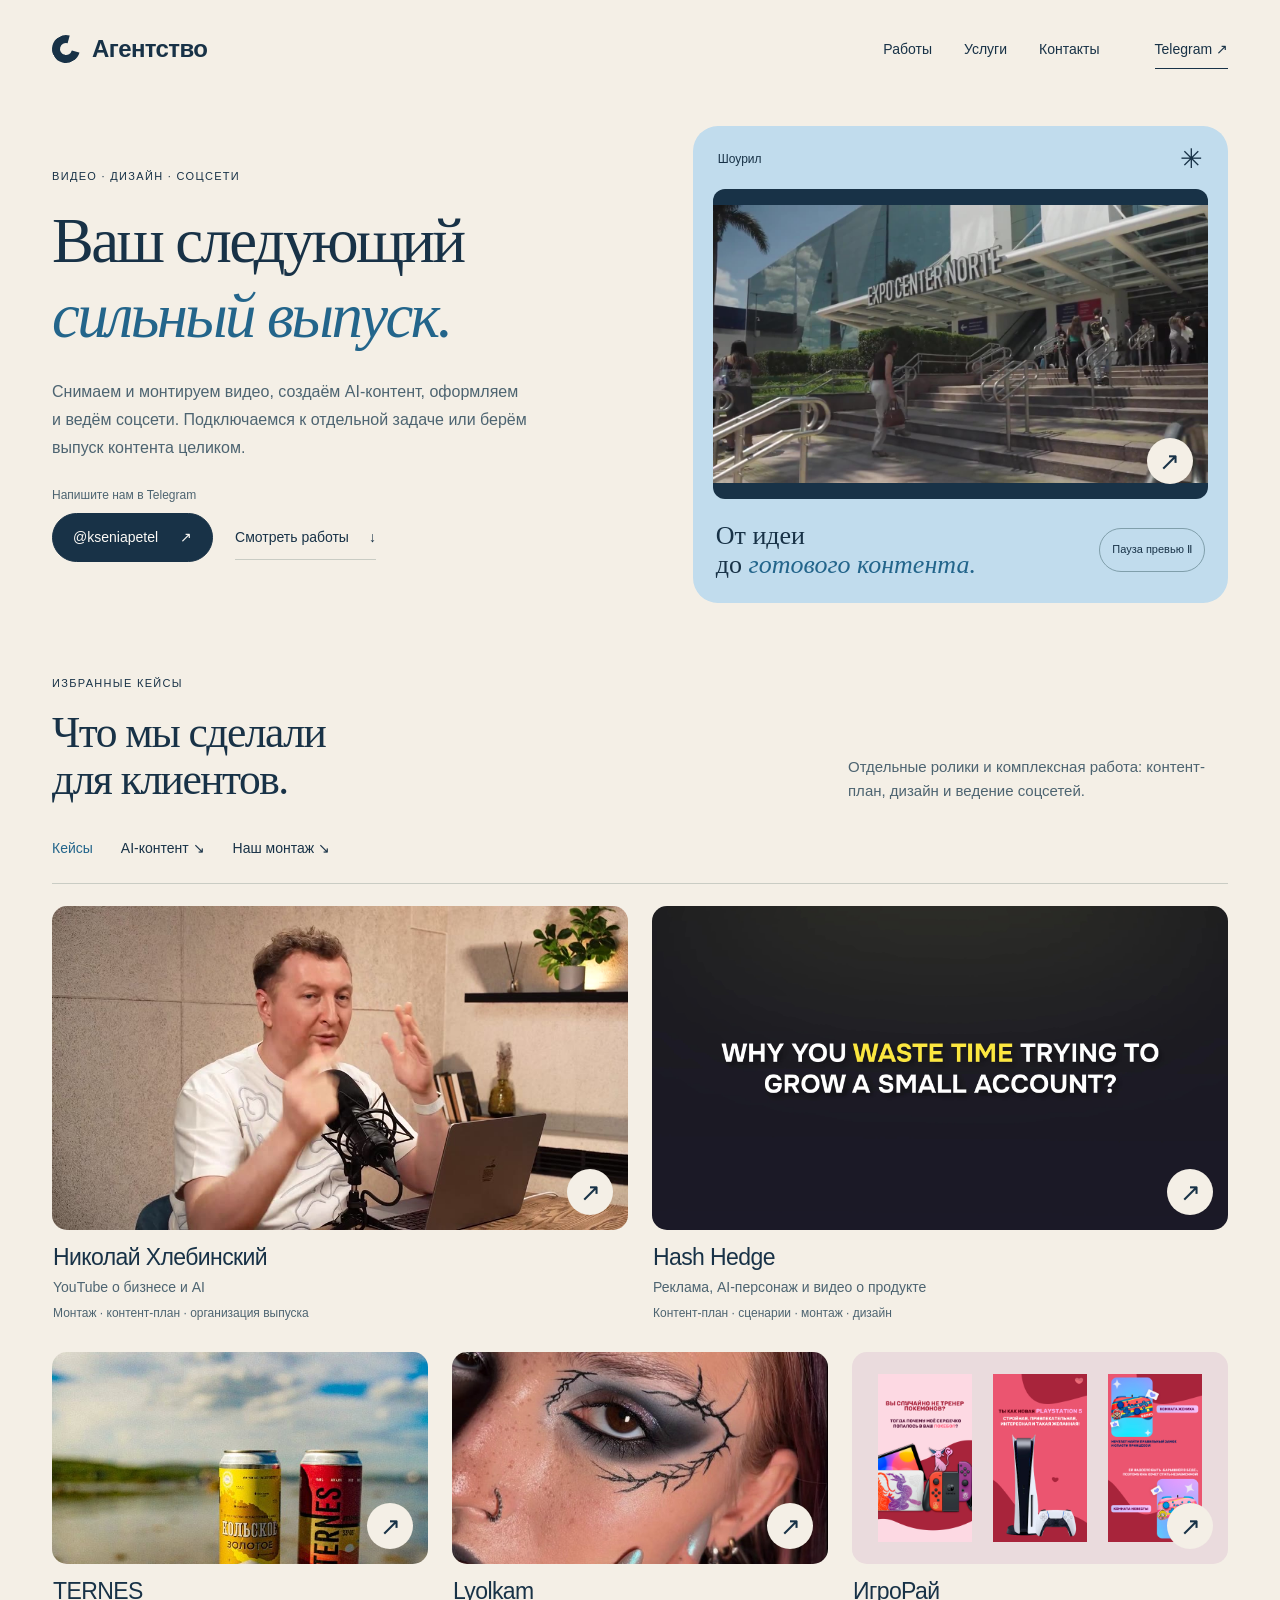
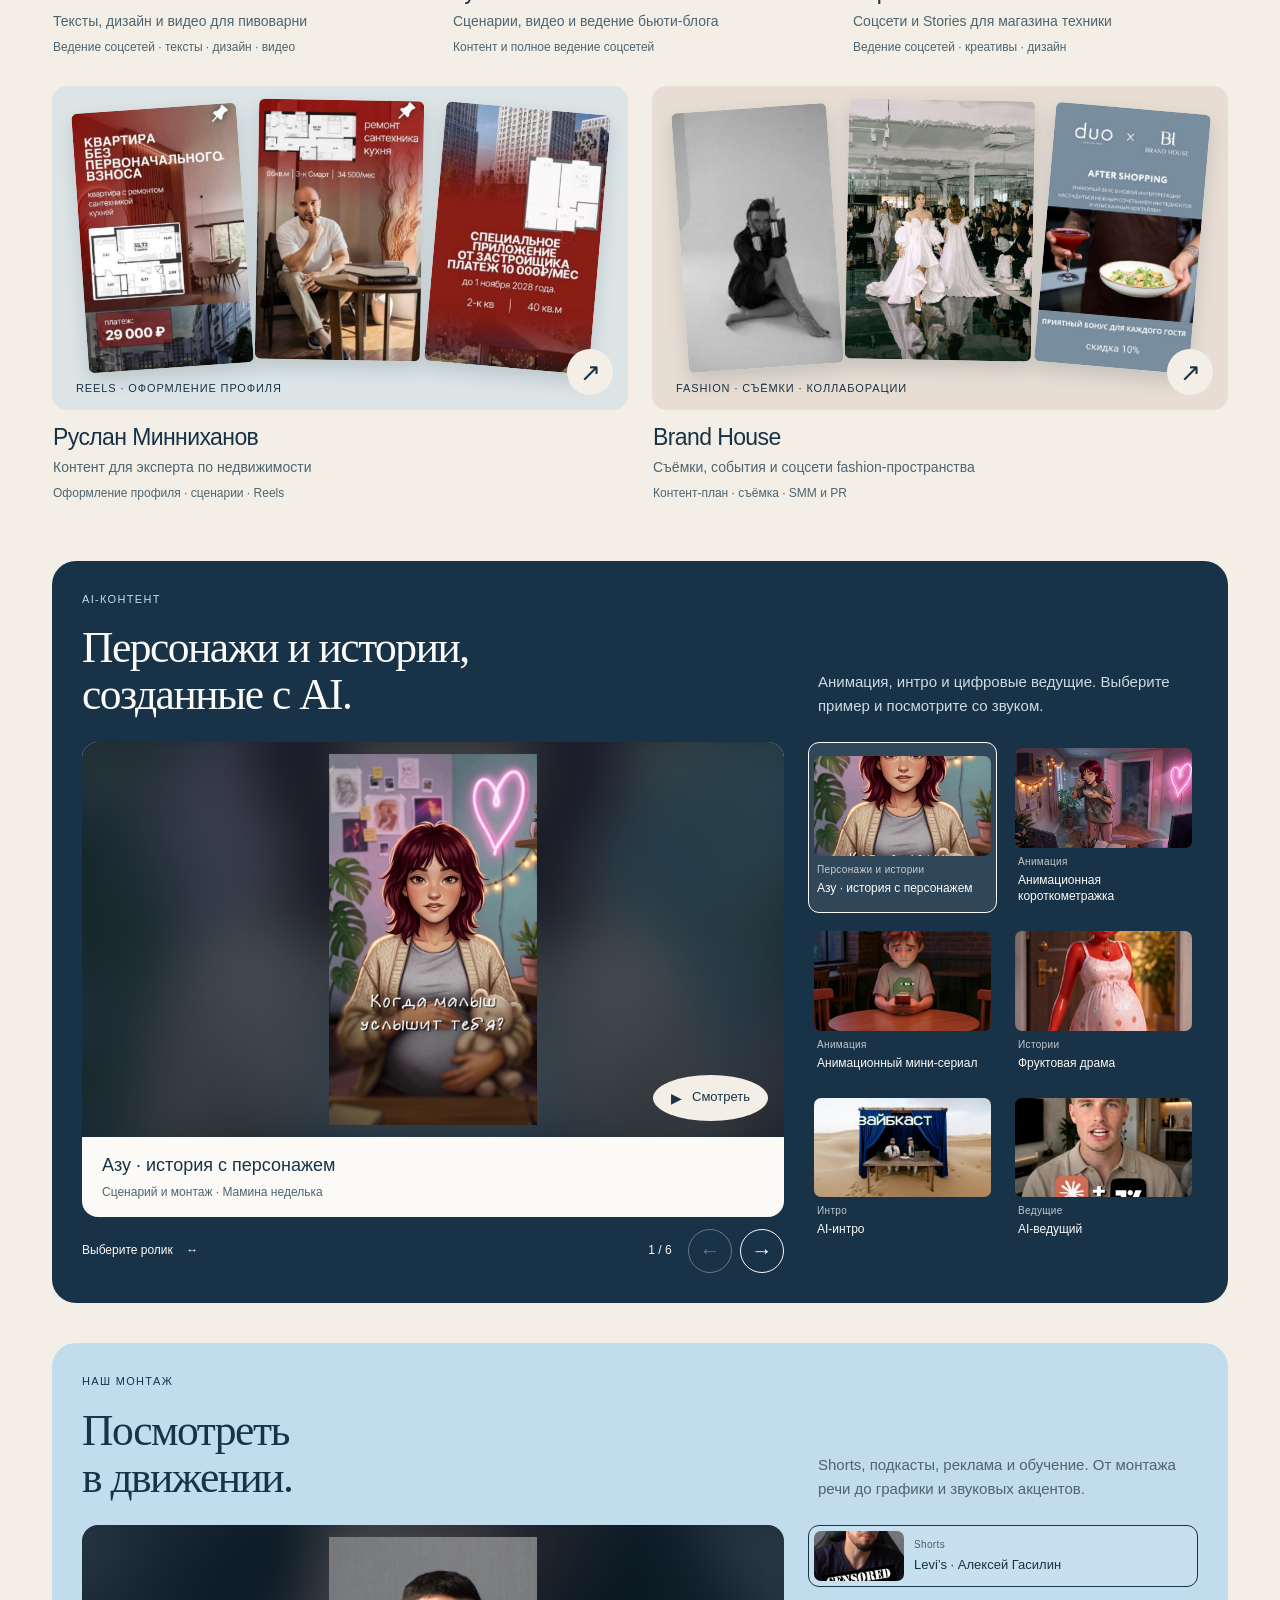
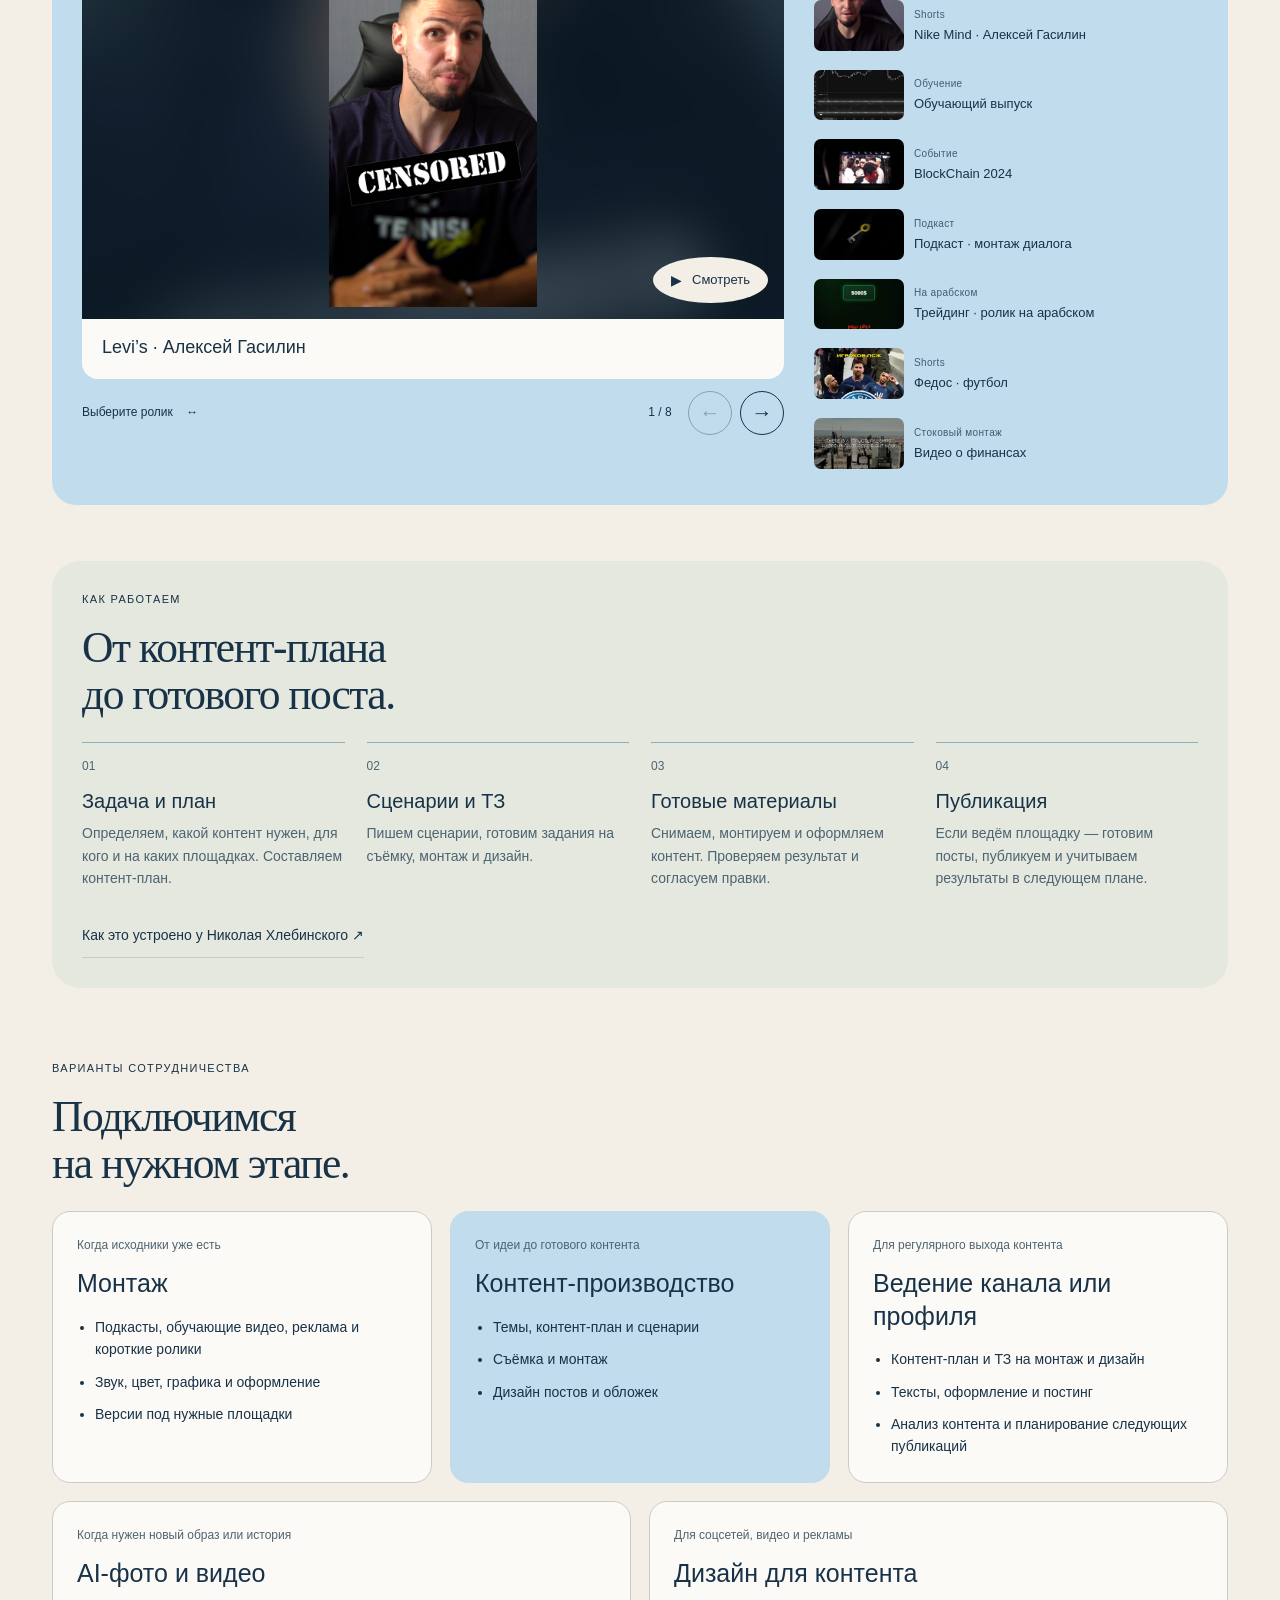
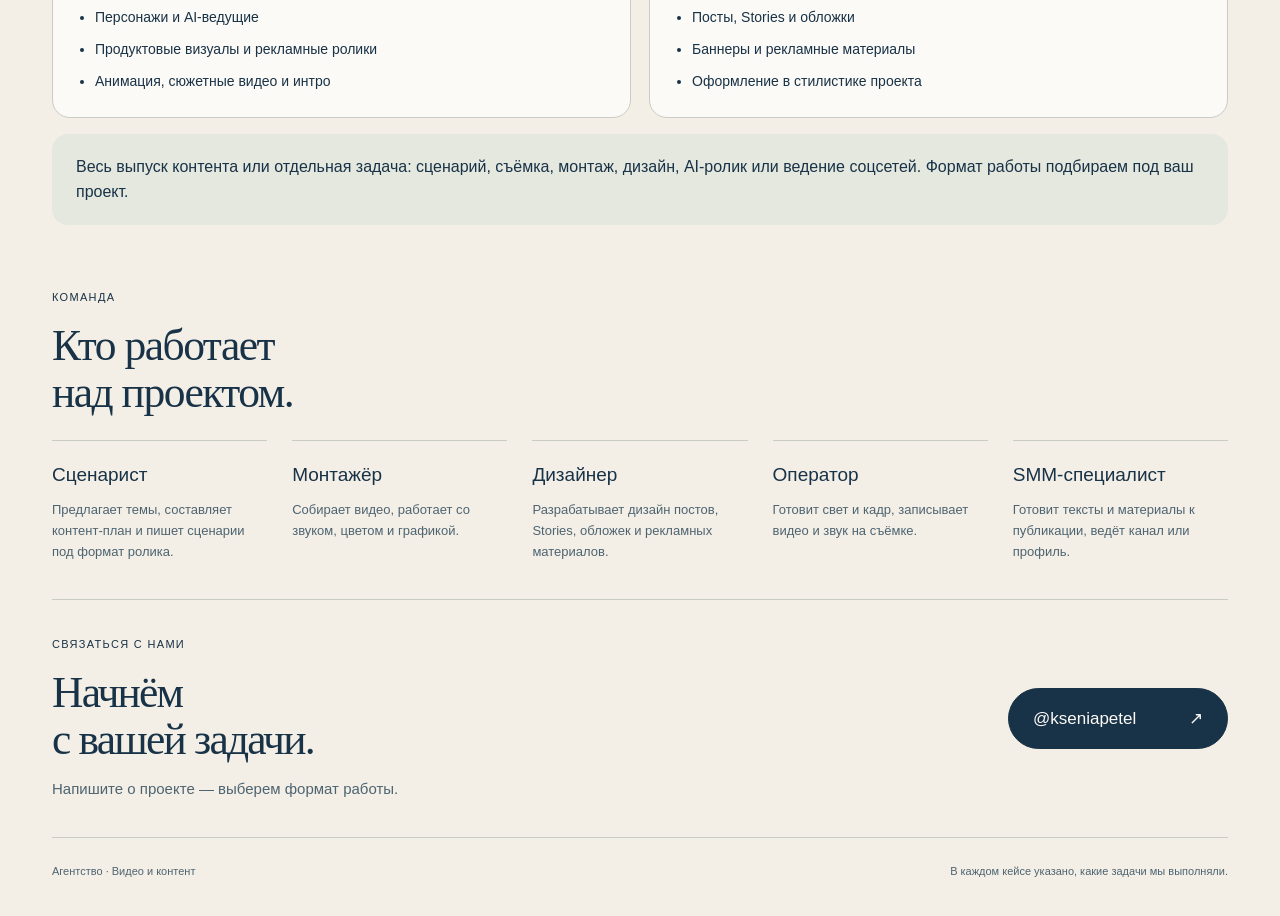
==== commit af9d33bc: "Усилить подачу агентства: просмотр видео, кейсы и Telegram Ксении" ====
--- a/agency/index.html
+++ b/agency/index.html
@@ -1,13 +1,13 @@
-<!doctype html><html lang="ru"><head><meta charset="utf-8"><meta name="viewport" content="width=device-width,initial-scale=1"><meta name="robots" content="noindex"><meta name="color-scheme" content="light"><title>Агентство — видео, дизайн и SMM</title><meta name="description" content="Видео, дизайн и ведение соцсетей для экспертов и брендов. Кейсы, команда и примеры работ агентства."><meta name="theme-color" content="#f4efe6"><meta name="agency-build" content="b53081d69088"><link rel="canonical" href="https://igormsl.github.io/portfolio/agency/"><link rel="icon" href="data:image/svg+xml,%3Csvg xmlns='http://www.w3.org/2000/svg' viewBox='0 0 64 64'%3E%3Crect width='64' height='64' rx='16' fill='%23c1dced'/%3E%3Ccircle cx='32' cy='32' r='16' fill='none' stroke='%23183247' stroke-width='9' stroke-dasharray='82 19' transform='rotate(-35 32 32)'/%3E%3C/svg%3E"><meta property="og:type" content="website"><meta property="og:locale" content="ru_RU"><meta property="og:title" content="Агентство — видео, дизайн и SMM"><meta property="og:description" content="Видео, дизайн и ведение соцсетей для экспертов и брендов. Кейсы, команда и примеры работ агентства."><meta property="og:url" content="https://igormsl.github.io/portfolio/agency/"><meta property="og:image" content="https://igormsl.github.io/portfolio/agency/media/showreel/poster-v2.jpg"><meta property="og:image:width" content="1280"><meta property="og:image:height" content="720"><meta name="twitter:card" content="summary_large_image"><link rel="stylesheet" href="styles.css?v=b53081d69088"><script src="app.js?v=b53081d69088" defer></script></head><body><a class="skip" href="#projects">К работам</a><header class="topbar wrap"><a class="logo" href="#top" aria-label="Агентство — на первый экран"><span class="logo-symbol" aria-hidden="true"></span>Агентство</a><nav aria-label="Основная навигация"><a href="#projects">Работы</a><a href="#services">Услуги</a><a href="#contact">Контакты</a></nav><a class="header-cta" href="#contact">Telegram ↗</a></header><main id="top"><noscript><p class="wrap">Для просмотра кейсов и видео включите JavaScript. Написать в Telegram: <a href="https://t.me/igor_MSL">@igor_MSL</a> · <a href="https://t.me/kseniapetel">@kseniapetel</a>.</p></noscript>
-<section class="hero wrap" aria-labelledby="main-title"><div class="hero-text"><span class="eyebrow">Видео · Дизайн · Соцсети</span><h1 id="main-title"><span>Ваш следующий</span><em>сильный выпуск.</em></h1><p class="hero-copy">Создаём видео, дизайн и контент для брендов и экспертов. Берём на себя отдельные задачи или весь выпуск — от контент-плана до публикации.</p><div class="hero-actions"><span class="contact-label">Напишите нам в Telegram</span><div class="contact-links"><a class="telegram-link" href="https://t.me/igor_MSL" target="_blank" rel="noopener noreferrer">@igor_MSL <span aria-hidden="true">↗</span></a><a class="telegram-link" href="https://t.me/kseniapetel" target="_blank" rel="noopener noreferrer">@kseniapetel <span aria-hidden="true">↗</span></a></div><a class="text-link" href="#projects">Смотреть работы <span aria-hidden="true">↓</span></a></div></div><div class="hero-reel"><div class="reel-top"><span>Шоурил</span><span aria-hidden="true">✳</span></div><div class="reel-frame"><img src="media/showreel/poster-v2.jpg" alt="Кадр из шоурила агентства" fetchpriority="high"><video id="hero-preview" data-preview="media/showreel/agency-reel-v2.mp4" muted loop playsinline preload="none" aria-hidden="true"></video><button class="reel-expand" data-video="agency-reel" data-src="media/showreel/agency-reel-v2.mp4" data-title="Шоурил агентства" aria-label="Смотреть шоурил">↗</button></div><div class="reel-bottom"><p>От идеи<br>до <em>готового контента.</em></p><button id="motion-toggle" aria-pressed="false">Включить превью</button></div></div></section>
-<section class="section wrap" id="projects" aria-labelledby="projects-title"><div class="section-head"><div><span class="eyebrow">Избранные кейсы</span><h2 id="projects-title">Работы, за которыми<br>стоит задача.</h2></div><p>Видео, дизайн и ведение соцсетей — покажем, что делали для каждого проекта.</p></div><nav class="work-nav" aria-label="Подборки работ"><a href="#projects" aria-current="location">Кейсы</a><a href="#ai">AI-контент ↘</a><a href="#editing">Наш монтаж ↘</a></nav><div class="project-grid"><article class="project-card"><button class="project-open" data-case="nikolay-khlebinskiy" aria-label="Открыть кейс: Николай Хлебинский"><div class="cover cover-nikolay-khlebinskiy"><img src="media/nikolay-02.jpg" alt="Николай Хлебинский — пример работы" loading="lazy"><span class="round-arrow" aria-hidden="true">↗</span></div><div class="card-body"><h3>Николай Хлебинский</h3><p>YouTube о бизнесе и AI</p><span class="role">Монтаж · контент-план · организация выпуска</span></div></button></article><article class="project-card"><button class="project-open" data-case="hash-hedge" aria-label="Открыть кейс: Hash Hedge"><div class="cover cover-hash-hedge"><img src="../videos/motion-company-ad.jpg" alt="Hash Hedge — пример работы" loading="lazy"><span class="round-arrow" aria-hidden="true">↗</span></div><div class="card-body"><h3>Hash Hedge</h3><p>Реклама, AI-персонаж и видео о продукте</p><span class="role">Контент-план · сценарии · монтаж · дизайн</span></div></button></article><article class="project-card"><button class="project-open" data-case="ternes" aria-label="Открыть кейс: TERNES"><div class="cover cover-ternes"><img src="media/showcase/ternes-1289.jpg" alt="TERNES — пример работы" loading="lazy"><span class="round-arrow" aria-hidden="true">↗</span></div><div class="card-body"><h3>TERNES</h3><p>Пивоварня как медиа о своём продукте</p><span class="role">Ведение соцсетей · тексты · дизайн · видео</span></div></button></article><article class="project-card"><button class="project-open" data-case="lyolkam" aria-label="Открыть кейс: Lyolkam"><div class="cover cover-lyolkam"><img src="media/lyolkam/lyolkam-1955.jpg" alt="Lyolkam — пример работы" loading="lazy"><span class="round-arrow" aria-hidden="true">↗</span></div><div class="card-body"><h3>Lyolkam</h3><p>Beauty-контент, который раскрывает продукт</p><span class="role">Контент и полное ведение соцсетей</span></div></button></article><article class="project-card"><button class="project-open" data-case="igroray" aria-label="Открыть кейс: ИгроРай"><div class="cover cover-igroray"><div class="cover-gallery"><img src="media/showcase/igroray-03.jpg" alt="" loading="lazy"><img src="media/showcase/igroray-04.jpg" alt="" loading="lazy"><img src="media/showcase/igroray-10.jpg" alt="" loading="lazy"></div><span class="round-arrow" aria-hidden="true">↗</span></div><div class="card-body"><h3>ИгроРай</h3><p>Товары становятся героями Stories</p><span class="role">Ведение соцсетей · креативы · дизайн</span></div></button></article><article class="project-card"><button class="project-open" data-case="ruslan-minnikhanov" aria-label="Открыть кейс: Руслан Минниханов"><div class="cover cover-ruslan-minnikhanov"><img src="media/case-studies/ruslan-01.jpg" alt="Руслан Минниханов — пример работы" loading="lazy"><span class="round-arrow" aria-hidden="true">↗</span></div><div class="card-body"><h3>Руслан Минниханов</h3><p>Контент для эксперта по недвижимости</p><span class="role">Оформление профиля · сценарии · Reels</span></div></button></article><article class="project-card"><button class="project-open" data-case="brand-house" aria-label="Открыть кейс: Brand House"><div class="cover cover-brand-house"><img src="media/case-studies/brand-house-01.jpg" alt="Brand House — пример работы" loading="lazy"><span class="round-arrow" aria-hidden="true">↗</span></div><div class="card-body"><h3>Brand House</h3><p>Контент и SMM для fashion-пространства</p><span class="role">Контент-план · съёмка · SMM и PR</span></div></button></article></div></section>
-<section class="section wrap collection ai-section" id="ai" aria-labelledby="ai-title"><div class="section-head"><div><span class="eyebrow">AI-контент</span><h2 id="ai-title">Персонажи. Истории.<br>Новые образы.</h2></div><p>Сюжетные ролики, анимация, интро и AI-ведущие.</p></div><div class="carousel video-carousel" data-carousel><div class="carousel-controls"><span data-carousel-count aria-live="polite"></span><button data-step="-1" aria-label="Предыдущая работа">←</button><button data-step="1" aria-label="Следующая работа">→</button></div><div class="carousel-track works-grid" tabindex="0" role="region" aria-label="AI-контент"><button class="work" data-video="ai-mom-azu" data-src="../videos/ai-mom-azu.mp4" data-title="Азу" aria-label="Смотреть видео: Азу"><span class="work-frame"><img src="../videos/ai-mom-azu.jpg" alt="Азу" loading="lazy"><video class="motion-preview" data-preview="../videos/ai-mom-azu.preview.mp4" muted loop playsinline preload="none" tabindex="-1" aria-hidden="true"></video><span class="play" aria-hidden="true">▶</span></span><span class="work-label">Азу</span><span class="work-credit">Сценарий и монтаж · Мамина неделька</span></button><button class="work" data-video="ai-cartoon-2" data-src="../videos/ai-cartoon-2.mp4" data-title="Анимационная короткометражка" aria-label="Смотреть видео: Анимационная короткометражка"><span class="work-frame"><img src="../videos/ai-cartoon-2.jpg" alt="Анимационная короткометражка" loading="lazy"><video class="motion-preview" data-preview="../videos/ai-cartoon-2.preview.mp4" muted loop playsinline preload="none" tabindex="-1" aria-hidden="true"></video><span class="play" aria-hidden="true">▶</span></span><span class="work-label">Анимационная короткометражка</span><span class="work-credit">Сценарий и монтаж · Мамина неделька</span></button><button class="work" data-video="ai-cartoon" data-src="../videos/ai-cartoon.mp4" data-title="Анимационный мини-сериал" aria-label="Смотреть видео: Анимационный мини-сериал"><span class="work-frame"><img src="../videos/ai-cartoon.jpg" alt="Анимационный мини-сериал" loading="lazy"><video class="motion-preview" data-preview="../videos/ai-cartoon.preview.mp4" muted loop playsinline preload="none" tabindex="-1" aria-hidden="true"></video><span class="play" aria-hidden="true">▶</span></span><span class="work-label">Анимационный мини-сериал</span><span class="work-credit">Создание AI-контента</span></button><button class="work" data-video="ai-fruit-drama" data-src="../videos/ai-fruit-drama.mp4" data-title="Фруктовая драма" aria-label="Смотреть видео: Фруктовая драма"><span class="work-frame"><img src="../videos/ai-fruit-drama.jpg" alt="Фруктовая драма" loading="lazy"><video class="motion-preview" data-preview="../videos/ai-fruit-drama.preview.mp4" muted loop playsinline preload="none" tabindex="-1" aria-hidden="true"></video><span class="play" aria-hidden="true">▶</span></span><span class="work-label">Фруктовая драма</span><span class="work-credit">Создание AI-контента</span></button><button class="work" data-video="ai-intro-headliners" data-src="../videos/ai-intro-headliners.mp4" data-title="AI-интро" aria-label="Смотреть видео: AI-интро"><span class="work-frame"><img src="../videos/ai-intro-headliners.jpg" alt="AI-интро" loading="lazy"><video class="motion-preview" data-preview="../videos/ai-intro-headliners.preview.mp4" muted loop playsinline preload="none" tabindex="-1" aria-hidden="true"></video><span class="play" aria-hidden="true">▶</span></span><span class="work-label">AI-интро</span><span class="work-credit">Монтаж · Хедлайнер</span></button><button class="work" data-video="ai-generation" data-src="../videos/ai-generation.mp4" data-title="AI-ведущий" aria-label="Смотреть видео: AI-ведущий"><span class="work-frame"><img src="../videos/ai-generation.jpg" alt="AI-ведущий" loading="lazy"><video class="motion-preview" data-preview="../videos/ai-generation.preview.mp4" muted loop playsinline preload="none" tabindex="-1" aria-hidden="true"></video><span class="play" aria-hidden="true">▶</span></span><span class="work-label">AI-ведущий</span><span class="work-credit">AI-ведущий</span></button></div></div></section>
-<section class="section wrap collection" id="editing" aria-labelledby="editing-title"><div class="section-head"><div><span class="eyebrow">Наш монтаж</span><h2 id="editing-title">Посмотреть в движении.</h2></div><p>Подкасты, реклама, обучение и короткие ролики.</p></div><div class="carousel video-carousel" data-carousel><div class="carousel-controls"><span data-carousel-count aria-live="polite"></span><button data-step="-1" aria-label="Предыдущая работа">←</button><button data-step="1" aria-label="Следующая работа">→</button></div><div class="carousel-track works-grid" tabindex="0" role="region" aria-label="Наш монтаж"><button class="work" data-video="shorts-levis" data-src="../videos/shorts-levis.mp4" data-title="Levi’s · Алексей Гасилин" aria-label="Смотреть видео: Levi’s · Алексей Гасилин"><span class="work-frame"><img src="../videos/shorts-levis.jpg" alt="Levi’s · Алексей Гасилин" loading="lazy"><video class="motion-preview" data-preview="../videos/shorts-levis.preview.mp4" muted loop playsinline preload="none" tabindex="-1" aria-hidden="true"></video><span class="play" aria-hidden="true">▶</span></span><span class="work-label">Levi’s · Алексей Гасилин</span></button><button class="work" data-video="shorts-nike-mind" data-src="../videos/shorts-nike-mind.mp4" data-title="Nike Mind · Алексей Гасилин" aria-label="Смотреть видео: Nike Mind · Алексей Гасилин"><span class="work-frame"><img src="../videos/shorts-nike-mind.jpg" alt="Nike Mind · Алексей Гасилин" loading="lazy"><video class="motion-preview" data-preview="../videos/shorts-nike-mind.preview.mp4" muted loop playsinline preload="none" tabindex="-1" aria-hidden="true"></video><span class="play" aria-hidden="true">▶</span></span><span class="work-label">Nike Mind · Алексей Гасилин</span></button><button class="work" data-video="edu-trading-motion" data-src="../videos/edu-trading-motion.mp4" data-title="Обучающий выпуск" aria-label="Смотреть видео: Обучающий выпуск"><span class="work-frame"><img src="../videos/edu-trading-motion.jpg" alt="Обучающий выпуск" loading="lazy"><video class="motion-preview" data-preview="../videos/edu-trading-motion.preview.mp4" muted loop playsinline preload="none" tabindex="-1" aria-hidden="true"></video><span class="play" aria-hidden="true">▶</span></span><span class="work-label">Обучающий выпуск</span></button><button class="work" data-video="event-blockchain-dubai" data-src="../videos/event-blockchain-dubai.mp4" data-title="BlockChain 2024" aria-label="Смотреть видео: BlockChain 2024"><span class="work-frame"><img src="../videos/event-blockchain-dubai.jpg" alt="BlockChain 2024" loading="lazy"><video class="motion-preview" data-preview="../videos/event-blockchain-dubai.preview.mp4" muted loop playsinline preload="none" tabindex="-1" aria-hidden="true"></video><span class="play" aria-hidden="true">▶</span></span><span class="work-label">BlockChain 2024</span></button><button class="work" data-video="podcast-editing-01" data-src="media/podcast-editing-01.mp4" data-title="Монтаж подкастов · пример 01" aria-label="Смотреть видео: Монтаж подкастов · пример 01"><span class="work-frame"><img src="media/podcast-editing-01.jpg" alt="Монтаж подкастов · пример 01" loading="lazy"><video class="motion-preview" data-preview="media/podcast-editing-01.preview.mp4" muted loop playsinline preload="none" tabindex="-1" aria-hidden="true"></video><span class="play" aria-hidden="true">▶</span></span><span class="work-label">Монтаж подкастов · пример 01</span></button><button class="work" data-video="arabic-editing-01" data-src="media/arabic-editing-01.mp4" data-title="Арабский пример 1" aria-label="Смотреть видео: Арабский пример 1"><span class="work-frame"><img src="media/arabic-editing-01.jpg" alt="Арабский пример 1" loading="lazy"><video class="motion-preview" data-preview="media/arabic-editing-01.preview.mp4" muted loop playsinline preload="none" tabindex="-1" aria-hidden="true"></video><span class="play" aria-hidden="true">▶</span></span><span class="work-label">Арабский пример 1</span></button><button class="work" data-video="shorts-fedos-football" data-src="../videos/shorts-fedos-football.mp4" data-title="Федос · футбол" aria-label="Смотреть видео: Федос · футбол"><span class="work-frame"><img src="../videos/shorts-fedos-football.jpg" alt="Федос · футбол" loading="lazy"><video class="motion-preview" data-preview="../videos/shorts-fedos-football.preview.mp4" muted loop playsinline preload="none" tabindex="-1" aria-hidden="true"></video><span class="play" aria-hidden="true">▶</span></span><span class="work-label">Федос · футбол</span></button><button class="work" data-video="stock-voiceover" data-src="../videos/stock-voiceover.mp4" data-title="Видео о финансах" aria-label="Смотреть видео: Видео о финансах"><span class="work-frame"><img src="../videos/stock-voiceover.jpg" alt="Видео о финансах" loading="lazy"><video class="motion-preview" data-preview="../videos/stock-voiceover.preview.mp4" muted loop playsinline preload="none" tabindex="-1" aria-hidden="true"></video><span class="play" aria-hidden="true">▶</span></span><span class="work-label">Видео о финансах</span></button></div></div></section>
-<section class="section wrap" id="operations" aria-labelledby="process-title"><div class="process-panel"><div class="section-head"><div><span class="eyebrow">Как работаем</span><h2 id="process-title">От задачи<br>до публикации.</h2></div></div><ol class="process-grid"><li><h3>Задача и план</h3><p>Определяем, какой контент нужен, для кого и на каких площадках. Составляем контент-план.</p></li><li><h3>Сценарии и ТЗ</h3><p>Пишем сценарии, готовим задания на съёмку, монтаж и дизайн.</p></li><li><h3>Готовые материалы</h3><p>Снимаем, монтируем и оформляем контент. Проверяем результат и согласуем правки.</p></li><li><h3>Публикация</h3><p>Если ведём площадку — готовим посты, публикуем и учитываем результаты в следующем плане.</p></li></ol><button class="text-link" data-case="nikolay-khlebinskiy">На примере канала Николая Хлебинского ↗</button></div></section>
-<section class="section wrap" id="services" aria-labelledby="services-title"><div class="section-head"><div><span class="eyebrow">Варианты сотрудничества</span><h2 id="services-title">Подключимся<br>на нужном этапе.</h2></div></div><div class="service-grid"><article class="service"><span class="service-for">Когда исходники уже есть</span><h3>Монтаж</h3><ul><li>Подкасты, обучающие видео, реклама и короткие ролики</li><li>Звук, цвет, графика и оформление</li><li>Версии под нужные площадки</li></ul></article><article class="service"><span class="service-for">От идеи до готового контента</span><h3>Контент-производство</h3><ul><li>Темы, контент-план и сценарии</li><li>Съёмка и монтаж</li><li>Дизайн постов и обложек</li></ul></article><article class="service"><span class="service-for">Для регулярного выхода контента</span><h3>Ведение канала или профиля</h3><ul><li>Контент-план и ТЗ на монтаж и дизайн</li><li>Тексты, оформление и постинг</li><li>Анализ контента и планирование следующих публикаций</li></ul></article><article class="service"><span class="service-for">Когда нужен новый образ или история</span><h3>AI-фото и видео</h3><ul><li>Персонажи и AI-ведущие</li><li>Продуктовые визуалы и рекламные ролики</li><li>Анимация, сюжетные видео и интро</li></ul></article><article class="service"><span class="service-for">Для соцсетей, видео и рекламы</span><h3>Дизайн для контента</h3><ul><li>Посты, Stories и обложки</li><li>Баннеры и рекламные материалы</li><li>Оформление в стилистике проекта</li></ul></article></div><p class="service-note">Можем взять проект под ключ или подключиться к отдельным задачам: сценарию, съёмке, монтажу, дизайну, AI-контенту или ведению соцсетей.</p></section>
+<!doctype html><html lang="ru"><head><meta charset="utf-8"><meta name="viewport" content="width=device-width,initial-scale=1"><meta name="robots" content="noindex"><meta name="color-scheme" content="light"><title>Агентство — видео, дизайн и SMM</title><meta name="description" content="Видео, дизайн и ведение соцсетей для экспертов и брендов. Кейсы, команда и примеры работ агентства."><meta name="theme-color" content="#f4efe6"><meta name="agency-build" content="928c9dc0f9f2"><link rel="canonical" href="https://igormsl.github.io/portfolio/agency/"><link rel="icon" href="data:image/svg+xml,%3Csvg xmlns='http://www.w3.org/2000/svg' viewBox='0 0 64 64'%3E%3Crect width='64' height='64' rx='16' fill='%23c1dced'/%3E%3Ccircle cx='32' cy='32' r='16' fill='none' stroke='%23183247' stroke-width='9' stroke-dasharray='82 19' transform='rotate(-35 32 32)'/%3E%3C/svg%3E"><meta property="og:type" content="website"><meta property="og:locale" content="ru_RU"><meta property="og:title" content="Агентство — видео, дизайн и SMM"><meta property="og:description" content="Видео, дизайн и ведение соцсетей для экспертов и брендов. Кейсы, команда и примеры работ агентства."><meta property="og:url" content="https://igormsl.github.io/portfolio/agency/"><meta property="og:image" content="https://igormsl.github.io/portfolio/agency/media/showreel/poster-v2.jpg"><meta property="og:image:width" content="1280"><meta property="og:image:height" content="720"><meta name="twitter:card" content="summary_large_image"><link rel="stylesheet" href="styles.css?v=928c9dc0f9f2"><script src="app.js?v=928c9dc0f9f2" defer></script></head><body><a class="skip" href="#projects">К работам</a><header class="topbar wrap"><a class="logo" href="#top" aria-label="Агентство — на первый экран"><span class="logo-symbol" aria-hidden="true"></span>Агентство</a><nav aria-label="Основная навигация"><a href="#projects">Работы</a><a href="#services">Услуги</a><a href="#contact">Контакты</a></nav><a class="header-cta" href="https://t.me/kseniapetel" target="_blank" rel="noopener noreferrer">Telegram ↗</a></header><main id="top"><noscript><p class="wrap">Для просмотра кейсов и видео включите JavaScript. Написать в Telegram: <a href="https://t.me/kseniapetel">@kseniapetel</a>.</p></noscript>
+<section class="hero wrap" aria-labelledby="main-title"><div class="hero-text"><span class="eyebrow">Видео · Дизайн · Соцсети</span><h1 id="main-title"><span>Ваш следующий</span><em>сильный выпуск.</em></h1><p class="hero-copy">Снимаем и монтируем видео, создаём AI-контент, оформляем и ведём соцсети. Подключаемся к отдельной задаче или берём выпуск контента целиком.</p><div class="hero-actions"><span class="contact-label">Напишите нам в Telegram</span><div class="contact-links"><a class="telegram-link" href="https://t.me/kseniapetel" target="_blank" rel="noopener noreferrer">@kseniapetel <span aria-hidden="true">↗</span></a></div><a class="text-link" href="#projects">Смотреть работы <span aria-hidden="true">↓</span></a></div></div><div class="hero-reel"><div class="reel-top"><span>Шоурил</span><span aria-hidden="true">✳</span></div><div class="reel-frame"><img src="media/showreel/poster-v2.jpg" alt="Кадр из шоурила агентства" fetchpriority="high"><video id="hero-preview" data-preview="media/showreel/agency-reel-v2.mp4" muted loop playsinline preload="none" aria-hidden="true"></video><button class="reel-expand" data-video="agency-reel" data-src="media/showreel/agency-reel-v2.mp4" data-title="Шоурил агентства" aria-label="Смотреть шоурил">↗</button></div><div class="reel-bottom"><p>От идеи<br>до <em>готового контента.</em></p><button id="motion-toggle" aria-pressed="false">Включить превью</button></div></div></section>
+<section class="section wrap" id="projects" aria-labelledby="projects-title"><div class="section-head"><div><span class="eyebrow">Избранные кейсы</span><h2 id="projects-title">Что мы сделали<br>для клиентов.</h2></div><p>Отдельные ролики и комплексная работа: контент-план, дизайн и ведение соцсетей.</p></div><nav class="work-nav" aria-label="Подборки работ"><a href="#projects" aria-current="location">Кейсы</a><a href="#ai">AI-контент ↘</a><a href="#editing">Наш монтаж ↘</a></nav><div class="project-grid"><article class="project-card"><button class="project-open" data-case="nikolay-khlebinskiy" aria-label="Открыть кейс: Николай Хлебинский"><div class="cover cover-nikolay-khlebinskiy"><img src="media/nikolay-02.jpg" alt="Николай Хлебинский — пример работы" loading="lazy"><span class="round-arrow" aria-hidden="true">↗</span></div><div class="card-body"><h3>Николай Хлебинский</h3><p>YouTube о бизнесе и AI</p><span class="role">Монтаж · контент-план · организация выпуска</span></div></button></article><article class="project-card"><button class="project-open" data-case="hash-hedge" aria-label="Открыть кейс: Hash Hedge"><div class="cover cover-hash-hedge"><img src="../videos/motion-company-ad.jpg" alt="Hash Hedge — пример работы" loading="lazy"><span class="round-arrow" aria-hidden="true">↗</span></div><div class="card-body"><h3>Hash Hedge</h3><p>Реклама, AI-персонаж и видео о продукте</p><span class="role">Контент-план · сценарии · монтаж · дизайн</span></div></button></article><article class="project-card"><button class="project-open" data-case="ternes" aria-label="Открыть кейс: TERNES"><div class="cover cover-ternes"><img src="media/showcase/ternes-1289.jpg" alt="TERNES — пример работы" loading="lazy"><span class="round-arrow" aria-hidden="true">↗</span></div><div class="card-body"><h3>TERNES</h3><p>Тексты, дизайн и видео для пивоварни</p><span class="role">Ведение соцсетей · тексты · дизайн · видео</span></div></button></article><article class="project-card"><button class="project-open" data-case="lyolkam" aria-label="Открыть кейс: Lyolkam"><div class="cover cover-lyolkam"><img src="media/lyolkam/lyolkam-1955.jpg" alt="Lyolkam — пример работы" loading="lazy"><span class="round-arrow" aria-hidden="true">↗</span></div><div class="card-body"><h3>Lyolkam</h3><p>Сценарии, видео и ведение бьюти-блога</p><span class="role">Контент и полное ведение соцсетей</span></div></button></article><article class="project-card"><button class="project-open" data-case="igroray" aria-label="Открыть кейс: ИгроРай"><div class="cover cover-igroray"><div class="cover-gallery"><img src="media/showcase/igroray-03.jpg" alt="" loading="lazy"><img src="media/showcase/igroray-04.jpg" alt="" loading="lazy"><img src="media/showcase/igroray-10.jpg" alt="" loading="lazy"></div><span class="round-arrow" aria-hidden="true">↗</span></div><div class="card-body"><h3>ИгроРай</h3><p>Соцсети и Stories для магазина техники</p><span class="role">Ведение соцсетей · креативы · дизайн</span></div></button></article><article class="project-card"><button class="project-open" data-case="ruslan-minnikhanov" aria-label="Открыть кейс: Руслан Минниханов"><div class="cover cover-ruslan-minnikhanov"><div class="cover-composition composition-ruslan-minnikhanov"><img src="media/case-studies/ruslan-01.jpg" alt="" loading="lazy"><img src="media/case-studies/ruslan-02.jpg" alt="" loading="lazy"><img src="media/case-studies/ruslan-04.jpg" alt="" loading="lazy"><span class="cover-caption">Reels · оформление профиля</span></div><span class="round-arrow" aria-hidden="true">↗</span></div><div class="card-body"><h3>Руслан Минниханов</h3><p>Контент для эксперта по недвижимости</p><span class="role">Оформление профиля · сценарии · Reels</span></div></button></article><article class="project-card"><button class="project-open" data-case="brand-house" aria-label="Открыть кейс: Brand House"><div class="cover cover-brand-house"><div class="cover-composition composition-brand-house"><img src="media/case-studies/brand-house-03.jpg" alt="" loading="lazy"><img src="media/case-studies/brand-house-01.jpg" alt="" loading="lazy"><img src="media/case-studies/brand-house-02.jpg" alt="" loading="lazy"><span class="cover-caption">Fashion · съёмки · коллаборации</span></div><span class="round-arrow" aria-hidden="true">↗</span></div><div class="card-body"><h3>Brand House</h3><p>Съёмки, события и соцсети fashion-пространства</p><span class="role">Контент-план · съёмка · SMM и PR</span></div></button></article></div></section>
+<section class="section wrap collection ai-section" id="ai" aria-labelledby="ai-title"><div class="collection-panel"><div class="section-head"><div><span class="eyebrow">AI-контент</span><h2 id="ai-title">Персонажи и истории,<br>созданные с AI.</h2></div><p>Анимация, интро и цифровые ведущие. Выберите пример и посмотрите со звуком.</p></div><div class="screening carousel video-carousel" data-carousel data-screening><div class="screen-main"><div id="ai-screen" class="carousel-track screening-track" tabindex="0" role="region" aria-label="AI-контент"><button class="work" data-video="ai-mom-azu" data-src="../videos/ai-mom-azu.mp4" data-title="Азу · история с персонажем" aria-label="Смотреть видео: Азу · история с персонажем"><span class="work-frame"><img class="ambient" src="../videos/ai-mom-azu.jpg" alt="" loading="lazy" aria-hidden="true"><img src="../videos/ai-mom-azu.jpg" alt="Азу · история с персонажем" loading="lazy"><video class="motion-preview" data-preview="../videos/ai-mom-azu.preview.mp4" muted loop playsinline preload="none" tabindex="-1" aria-hidden="true"></video><span class="play" aria-hidden="true">▶<span>Смотреть</span></span></span><span class="work-label">Азу · история с персонажем</span><span class="work-credit">Сценарий и монтаж · Мамина неделька</span></button><button class="work" data-video="ai-cartoon-2" data-src="../videos/ai-cartoon-2.mp4" data-title="Анимационная короткометражка" aria-label="Смотреть видео: Анимационная короткометражка"><span class="work-frame"><img class="ambient" src="../videos/ai-cartoon-2.jpg" alt="" loading="lazy" aria-hidden="true"><img src="../videos/ai-cartoon-2.jpg" alt="Анимационная короткометражка" loading="lazy"><video class="motion-preview" data-preview="../videos/ai-cartoon-2.preview.mp4" muted loop playsinline preload="none" tabindex="-1" aria-hidden="true"></video><span class="play" aria-hidden="true">▶<span>Смотреть</span></span></span><span class="work-label">Анимационная короткометражка</span><span class="work-credit">Сценарий и монтаж · Мамина неделька</span></button><button class="work" data-video="ai-cartoon" data-src="../videos/ai-cartoon.mp4" data-title="Анимационный мини-сериал" aria-label="Смотреть видео: Анимационный мини-сериал"><span class="work-frame"><img class="ambient" src="../videos/ai-cartoon.jpg" alt="" loading="lazy" aria-hidden="true"><img src="../videos/ai-cartoon.jpg" alt="Анимационный мини-сериал" loading="lazy"><video class="motion-preview" data-preview="../videos/ai-cartoon.preview.mp4" muted loop playsinline preload="none" tabindex="-1" aria-hidden="true"></video><span class="play" aria-hidden="true">▶<span>Смотреть</span></span></span><span class="work-label">Анимационный мини-сериал</span><span class="work-credit">Создание AI-контента</span></button><button class="work" data-video="ai-fruit-drama" data-src="../videos/ai-fruit-drama.mp4" data-title="Фруктовая драма" aria-label="Смотреть видео: Фруктовая драма"><span class="work-frame"><img class="ambient" src="../videos/ai-fruit-drama.jpg" alt="" loading="lazy" aria-hidden="true"><img src="../videos/ai-fruit-drama.jpg" alt="Фруктовая драма" loading="lazy"><video class="motion-preview" data-preview="../videos/ai-fruit-drama.preview.mp4" muted loop playsinline preload="none" tabindex="-1" aria-hidden="true"></video><span class="play" aria-hidden="true">▶<span>Смотреть</span></span></span><span class="work-label">Фруктовая драма</span><span class="work-credit">Создание AI-контента</span></button><button class="work" data-video="ai-intro-headliners" data-src="../videos/ai-intro-headliners.mp4" data-title="AI-интро" aria-label="Смотреть видео: AI-интро"><span class="work-frame"><img class="ambient" src="../videos/ai-intro-headliners.jpg" alt="" loading="lazy" aria-hidden="true"><img src="../videos/ai-intro-headliners.jpg" alt="AI-интро" loading="lazy"><video class="motion-preview" data-preview="../videos/ai-intro-headliners.preview.mp4" muted loop playsinline preload="none" tabindex="-1" aria-hidden="true"></video><span class="play" aria-hidden="true">▶<span>Смотреть</span></span></span><span class="work-label">AI-интро</span><span class="work-credit">Монтаж · Хедлайнер</span></button><button class="work" data-video="ai-generation" data-src="../videos/ai-generation.mp4" data-title="AI-ведущий" aria-label="Смотреть видео: AI-ведущий"><span class="work-frame"><img class="ambient" src="../videos/ai-generation.jpg" alt="" loading="lazy" aria-hidden="true"><img src="../videos/ai-generation.jpg" alt="AI-ведущий" loading="lazy"><video class="motion-preview" data-preview="../videos/ai-generation.preview.mp4" muted loop playsinline preload="none" tabindex="-1" aria-hidden="true"></video><span class="play" aria-hidden="true">▶<span>Смотреть</span></span></span><span class="work-label">AI-ведущий</span><span class="work-credit">AI-ведущий</span></button></div><div class="screen-toolbar"><span class="screen-hint">Выберите ролик <span aria-hidden="true">↔</span></span><div class="carousel-controls"><span data-carousel-count aria-live="polite"></span><button data-step="-1" aria-label="Предыдущая работа">←</button><button data-step="1" aria-label="Следующая работа">→</button></div></div></div><div class="playlist" aria-label="Выбор ролика"><button class="playlist-item" data-select-work="0" aria-controls="ai-screen" aria-pressed="true" aria-label="Выбрать: Азу · история с персонажем"><span class="playlist-image"><img src="../videos/ai-mom-azu.jpg" alt="" loading="lazy"><span aria-hidden="true">▶</span></span><span class="playlist-copy"><small>Персонажи и истории</small><span>Азу · история с персонажем</span></span></button><button class="playlist-item" data-select-work="1" aria-controls="ai-screen" aria-pressed="false" aria-label="Выбрать: Анимационная короткометражка"><span class="playlist-image"><img src="../videos/ai-cartoon-2.jpg" alt="" loading="lazy"><span aria-hidden="true">▶</span></span><span class="playlist-copy"><small>Анимация</small><span>Анимационная короткометражка</span></span></button><button class="playlist-item" data-select-work="2" aria-controls="ai-screen" aria-pressed="false" aria-label="Выбрать: Анимационный мини-сериал"><span class="playlist-image"><img src="../videos/ai-cartoon.jpg" alt="" loading="lazy"><span aria-hidden="true">▶</span></span><span class="playlist-copy"><small>Анимация</small><span>Анимационный мини-сериал</span></span></button><button class="playlist-item" data-select-work="3" aria-controls="ai-screen" aria-pressed="false" aria-label="Выбрать: Фруктовая драма"><span class="playlist-image"><img src="../videos/ai-fruit-drama.jpg" alt="" loading="lazy"><span aria-hidden="true">▶</span></span><span class="playlist-copy"><small>Истории</small><span>Фруктовая драма</span></span></button><button class="playlist-item" data-select-work="4" aria-controls="ai-screen" aria-pressed="false" aria-label="Выбрать: AI-интро"><span class="playlist-image"><img src="../videos/ai-intro-headliners.jpg" alt="" loading="lazy"><span aria-hidden="true">▶</span></span><span class="playlist-copy"><small>Интро</small><span>AI-интро</span></span></button><button class="playlist-item" data-select-work="5" aria-controls="ai-screen" aria-pressed="false" aria-label="Выбрать: AI-ведущий"><span class="playlist-image"><img src="../videos/ai-generation.jpg" alt="" loading="lazy"><span aria-hidden="true">▶</span></span><span class="playlist-copy"><small>Ведущие</small><span>AI-ведущий</span></span></button></div></div></div></section>
+<section class="section wrap collection editing-section" id="editing" aria-labelledby="editing-title"><div class="collection-panel"><div class="section-head"><div><span class="eyebrow">Наш монтаж</span><h2 id="editing-title">Посмотреть<br>в движении.</h2></div><p>Shorts, подкасты, реклама и обучение. От монтажа речи до графики и звуковых акцентов.</p></div><div class="screening carousel video-carousel" data-carousel data-screening><div class="screen-main"><div id="editing-screen" class="carousel-track screening-track" tabindex="0" role="region" aria-label="Наш монтаж"><button class="work" data-video="shorts-levis" data-src="../videos/shorts-levis.mp4" data-title="Levi’s · Алексей Гасилин" aria-label="Смотреть видео: Levi’s · Алексей Гасилин"><span class="work-frame"><img class="ambient" src="../videos/shorts-levis.jpg" alt="" loading="lazy" aria-hidden="true"><img src="../videos/shorts-levis.jpg" alt="Levi’s · Алексей Гасилин" loading="lazy"><video class="motion-preview" data-preview="../videos/shorts-levis.preview.mp4" muted loop playsinline preload="none" tabindex="-1" aria-hidden="true"></video><span class="play" aria-hidden="true">▶<span>Смотреть</span></span></span><span class="work-label">Levi’s · Алексей Гасилин</span></button><button class="work" data-video="shorts-nike-mind" data-src="../videos/shorts-nike-mind.mp4" data-title="Nike Mind · Алексей Гасилин" aria-label="Смотреть видео: Nike Mind · Алексей Гасилин"><span class="work-frame"><img class="ambient" src="../videos/shorts-nike-mind.jpg" alt="" loading="lazy" aria-hidden="true"><img src="../videos/shorts-nike-mind.jpg" alt="Nike Mind · Алексей Гасилин" loading="lazy"><video class="motion-preview" data-preview="../videos/shorts-nike-mind.preview.mp4" muted loop playsinline preload="none" tabindex="-1" aria-hidden="true"></video><span class="play" aria-hidden="true">▶<span>Смотреть</span></span></span><span class="work-label">Nike Mind · Алексей Гасилин</span></button><button class="work" data-video="edu-trading-motion" data-src="../videos/edu-trading-motion.mp4" data-title="Обучающий выпуск" aria-label="Смотреть видео: Обучающий выпуск"><span class="work-frame"><img class="ambient" src="../videos/edu-trading-motion.jpg" alt="" loading="lazy" aria-hidden="true"><img src="../videos/edu-trading-motion.jpg" alt="Обучающий выпуск" loading="lazy"><video class="motion-preview" data-preview="../videos/edu-trading-motion.preview.mp4" muted loop playsinline preload="none" tabindex="-1" aria-hidden="true"></video><span class="play" aria-hidden="true">▶<span>Смотреть</span></span></span><span class="work-label">Обучающий выпуск</span></button><button class="work" data-video="event-blockchain-dubai" data-src="../videos/event-blockchain-dubai.mp4" data-title="BlockChain 2024" aria-label="Смотреть видео: BlockChain 2024"><span class="work-frame"><img class="ambient" src="../videos/event-blockchain-dubai.jpg" alt="" loading="lazy" aria-hidden="true"><img src="../videos/event-blockchain-dubai.jpg" alt="BlockChain 2024" loading="lazy"><video class="motion-preview" data-preview="../videos/event-blockchain-dubai.preview.mp4" muted loop playsinline preload="none" tabindex="-1" aria-hidden="true"></video><span class="play" aria-hidden="true">▶<span>Смотреть</span></span></span><span class="work-label">BlockChain 2024</span></button><button class="work" data-video="podcast-editing-01" data-src="media/podcast-editing-01.mp4" data-title="Подкаст · монтаж диалога" aria-label="Смотреть видео: Подкаст · монтаж диалога"><span class="work-frame"><img class="ambient" src="media/podcast-editing-01.jpg" alt="" loading="lazy" aria-hidden="true"><img src="media/podcast-editing-01.jpg" alt="Подкаст · монтаж диалога" loading="lazy"><video class="motion-preview" data-preview="media/podcast-editing-01.preview.mp4" muted loop playsinline preload="none" tabindex="-1" aria-hidden="true"></video><span class="play" aria-hidden="true">▶<span>Смотреть</span></span></span><span class="work-label">Подкаст · монтаж диалога</span></button><button class="work" data-video="arabic-editing-01" data-src="media/arabic-editing-01.mp4" data-title="Трейдинг · ролик на арабском" aria-label="Смотреть видео: Трейдинг · ролик на арабском"><span class="work-frame"><img class="ambient" src="media/arabic-editing-01.jpg" alt="" loading="lazy" aria-hidden="true"><img src="media/arabic-editing-01.jpg" alt="Трейдинг · ролик на арабском" loading="lazy"><video class="motion-preview" data-preview="media/arabic-editing-01.preview.mp4" muted loop playsinline preload="none" tabindex="-1" aria-hidden="true"></video><span class="play" aria-hidden="true">▶<span>Смотреть</span></span></span><span class="work-label">Трейдинг · ролик на арабском</span></button><button class="work" data-video="shorts-fedos-football" data-src="../videos/shorts-fedos-football.mp4" data-title="Федос · футбол" aria-label="Смотреть видео: Федос · футбол"><span class="work-frame"><img class="ambient" src="../videos/shorts-fedos-football.jpg" alt="" loading="lazy" aria-hidden="true"><img src="../videos/shorts-fedos-football.jpg" alt="Федос · футбол" loading="lazy"><video class="motion-preview" data-preview="../videos/shorts-fedos-football.preview.mp4" muted loop playsinline preload="none" tabindex="-1" aria-hidden="true"></video><span class="play" aria-hidden="true">▶<span>Смотреть</span></span></span><span class="work-label">Федос · футбол</span></button><button class="work" data-video="stock-voiceover" data-src="../videos/stock-voiceover.mp4" data-title="Видео о финансах" aria-label="Смотреть видео: Видео о финансах"><span class="work-frame"><img class="ambient" src="../videos/stock-voiceover.jpg" alt="" loading="lazy" aria-hidden="true"><img src="../videos/stock-voiceover.jpg" alt="Видео о финансах" loading="lazy"><video class="motion-preview" data-preview="../videos/stock-voiceover.preview.mp4" muted loop playsinline preload="none" tabindex="-1" aria-hidden="true"></video><span class="play" aria-hidden="true">▶<span>Смотреть</span></span></span><span class="work-label">Видео о финансах</span></button></div><div class="screen-toolbar"><span class="screen-hint">Выберите ролик <span aria-hidden="true">↔</span></span><div class="carousel-controls"><span data-carousel-count aria-live="polite"></span><button data-step="-1" aria-label="Предыдущая работа">←</button><button data-step="1" aria-label="Следующая работа">→</button></div></div></div><div class="playlist" aria-label="Выбор ролика"><button class="playlist-item" data-select-work="0" aria-controls="editing-screen" aria-pressed="true" aria-label="Выбрать: Levi’s · Алексей Гасилин"><span class="playlist-image"><img src="../videos/shorts-levis.jpg" alt="" loading="lazy"><span aria-hidden="true">▶</span></span><span class="playlist-copy"><small>Shorts</small><span>Levi’s · Алексей Гасилин</span></span></button><button class="playlist-item" data-select-work="1" aria-controls="editing-screen" aria-pressed="false" aria-label="Выбрать: Nike Mind · Алексей Гасилин"><span class="playlist-image"><img src="../videos/shorts-nike-mind.jpg" alt="" loading="lazy"><span aria-hidden="true">▶</span></span><span class="playlist-copy"><small>Shorts</small><span>Nike Mind · Алексей Гасилин</span></span></button><button class="playlist-item" data-select-work="2" aria-controls="editing-screen" aria-pressed="false" aria-label="Выбрать: Обучающий выпуск"><span class="playlist-image"><img src="../videos/edu-trading-motion.jpg" alt="" loading="lazy"><span aria-hidden="true">▶</span></span><span class="playlist-copy"><small>Обучение</small><span>Обучающий выпуск</span></span></button><button class="playlist-item" data-select-work="3" aria-controls="editing-screen" aria-pressed="false" aria-label="Выбрать: BlockChain 2024"><span class="playlist-image"><img src="../videos/event-blockchain-dubai.jpg" alt="" loading="lazy"><span aria-hidden="true">▶</span></span><span class="playlist-copy"><small>Событие</small><span>BlockChain 2024</span></span></button><button class="playlist-item" data-select-work="4" aria-controls="editing-screen" aria-pressed="false" aria-label="Выбрать: Подкаст · монтаж диалога"><span class="playlist-image"><img src="media/podcast-editing-01.jpg" alt="" loading="lazy"><span aria-hidden="true">▶</span></span><span class="playlist-copy"><small>Подкаст</small><span>Подкаст · монтаж диалога</span></span></button><button class="playlist-item" data-select-work="5" aria-controls="editing-screen" aria-pressed="false" aria-label="Выбрать: Трейдинг · ролик на арабском"><span class="playlist-image"><img src="media/arabic-editing-01.jpg" alt="" loading="lazy"><span aria-hidden="true">▶</span></span><span class="playlist-copy"><small>На арабском</small><span>Трейдинг · ролик на арабском</span></span></button><button class="playlist-item" data-select-work="6" aria-controls="editing-screen" aria-pressed="false" aria-label="Выбрать: Федос · футбол"><span class="playlist-image"><img src="../videos/shorts-fedos-football.jpg" alt="" loading="lazy"><span aria-hidden="true">▶</span></span><span class="playlist-copy"><small>Shorts</small><span>Федос · футбол</span></span></button><button class="playlist-item" data-select-work="7" aria-controls="editing-screen" aria-pressed="false" aria-label="Выбрать: Видео о финансах"><span class="playlist-image"><img src="../videos/stock-voiceover.jpg" alt="" loading="lazy"><span aria-hidden="true">▶</span></span><span class="playlist-copy"><small>Стоковый монтаж</small><span>Видео о финансах</span></span></button></div></div></div></section>
+<section class="section wrap" id="operations" aria-labelledby="process-title"><div class="process-panel"><div class="section-head"><div><span class="eyebrow">Как работаем</span><h2 id="process-title">От контент-плана<br>до готового поста.</h2></div></div><ol class="process-grid"><li><h3>Задача и план</h3><p>Определяем, какой контент нужен, для кого и на каких площадках. Составляем контент-план.</p></li><li><h3>Сценарии и ТЗ</h3><p>Пишем сценарии, готовим задания на съёмку, монтаж и дизайн.</p></li><li><h3>Готовые материалы</h3><p>Снимаем, монтируем и оформляем контент. Проверяем результат и согласуем правки.</p></li><li><h3>Публикация</h3><p>Если ведём площадку — готовим посты, публикуем и учитываем результаты в следующем плане.</p></li></ol><button class="text-link" data-case="nikolay-khlebinskiy">Как это устроено у Николая Хлебинского ↗</button></div></section>
+<section class="section wrap" id="services" aria-labelledby="services-title"><div class="section-head"><div><span class="eyebrow">Варианты сотрудничества</span><h2 id="services-title">Подключимся<br>на нужном этапе.</h2></div></div><div class="service-grid"><article class="service"><span class="service-for">Когда исходники уже есть</span><h3>Монтаж</h3><ul><li>Подкасты, обучающие видео, реклама и короткие ролики</li><li>Звук, цвет, графика и оформление</li><li>Версии под нужные площадки</li></ul></article><article class="service"><span class="service-for">От идеи до готового контента</span><h3>Контент-производство</h3><ul><li>Темы, контент-план и сценарии</li><li>Съёмка и монтаж</li><li>Дизайн постов и обложек</li></ul></article><article class="service"><span class="service-for">Для регулярного выхода контента</span><h3>Ведение канала или профиля</h3><ul><li>Контент-план и ТЗ на монтаж и дизайн</li><li>Тексты, оформление и постинг</li><li>Анализ контента и планирование следующих публикаций</li></ul></article><article class="service"><span class="service-for">Когда нужен новый образ или история</span><h3>AI-фото и видео</h3><ul><li>Персонажи и AI-ведущие</li><li>Продуктовые визуалы и рекламные ролики</li><li>Анимация, сюжетные видео и интро</li></ul></article><article class="service"><span class="service-for">Для соцсетей, видео и рекламы</span><h3>Дизайн для контента</h3><ul><li>Посты, Stories и обложки</li><li>Баннеры и рекламные материалы</li><li>Оформление в стилистике проекта</li></ul></article></div><p class="service-note">Весь выпуск контента или отдельная задача: сценарий, съёмка, монтаж, дизайн, AI-ролик или ведение соцсетей. Формат работы подбираем под ваш проект.</p></section>
 <section class="section wrap team" id="team" aria-labelledby="team-title"><div class="section-head"><div><span class="eyebrow">Команда</span><h2 id="team-title">Кто работает<br>над проектом.</h2></div></div><div class="team-grid"><article class="person"><h3>Сценарист</h3><p>Предлагает темы, составляет контент-план и пишет сценарии под формат ролика.</p></article><article class="person"><h3>Монтажёр</h3><p>Собирает видео, работает со звуком, цветом и графикой.</p></article><article class="person"><h3>Дизайнер</h3><p>Разрабатывает дизайн постов, Stories, обложек и рекламных материалов.</p></article><article class="person"><h3>Оператор</h3><p>Готовит свет и кадр, записывает видео и звук на съёмке.</p></article><article class="person"><h3>SMM-специалист</h3><p>Готовит тексты и материалы к публикации, ведёт канал или профиль.</p></article></div></section>
-<div class="wrap"><section id="contact" class="contact"><div><span class="eyebrow">Связаться с нами</span><h2>Начнём<br>с вашей задачи.</h2><p>Напишите о проекте — выберем формат работы.</p></div><div class="contact-links"><a class="telegram-link" href="https://t.me/igor_MSL" target="_blank" rel="noopener noreferrer">@igor_MSL <span aria-hidden="true">↗</span></a><a class="telegram-link" href="https://t.me/kseniapetel" target="_blank" rel="noopener noreferrer">@kseniapetel <span aria-hidden="true">↗</span></a></div></section><footer><span>Агентство · Видео и контент</span><p>В портфолио — проекты и опыт участников команды. Роль указана в каждом кейсе.</p></footer></div></main>
-<template id="case-nikolay-khlebinskiy"><header class="detail-head"><span class="eyebrow">Монтаж · контент-план · организация выпуска</span><h2>Николай Хлебинский</h2><p class="detail-lead">Подкасты, соло-выпуски и Shorts для YouTube-канала о бизнесе и AI.</p></header><nav class="case-nav" aria-label="Разделы кейса"><button data-case-jump="nikolay-khlebinskiy-video-0">Подкасты <span aria-hidden="true">↓</span></button><button data-case-jump="nikolay-khlebinskiy-video-1">Соло-выпуски <span aria-hidden="true">↓</span></button><button data-case-jump="nikolay-khlebinskiy-video-2">Shorts <span aria-hidden="true">↓</span></button><button data-case-jump="nikolay-khlebinskiy-about">Что сделали <span aria-hidden="true">↓</span></button></nav><section id="nikolay-khlebinskiy-video-0" class="case-chapter media-section " tabindex="-1"><h3>Подкасты</h3><div class="carousel video-carousel" data-carousel><div class="carousel-controls"><span data-carousel-count aria-live="polite"></span><button data-step="-1" aria-label="Предыдущая работа">←</button><button data-step="1" aria-label="Следующая работа">→</button></div><div class="carousel-track works-grid" tabindex="0" role="region" aria-label="Подкасты"><button class="work" data-video="nikolay-02" data-src="media/nikolay-02.mp4" data-title="Черкесов · тизер подкаста" aria-label="Смотреть видео: Черкесов · тизер подкаста"><span class="work-frame"><img src="media/nikolay-02.jpg" alt="Черкесов · тизер подкаста" loading="lazy"><video class="motion-preview" data-preview="media/nikolay-02.preview.mp4" muted loop playsinline preload="none" tabindex="-1" aria-hidden="true"></video><span class="play" aria-hidden="true">▶</span></span><span class="work-label">Черкесов · тизер подкаста</span></button><button class="work" data-video="nikolay-03" data-src="media/nikolay-03.mp4" data-title="Круглов · тизер подкаста" aria-label="Смотреть видео: Круглов · тизер подкаста"><span class="work-frame"><img src="media/nikolay-03.jpg" alt="Круглов · тизер подкаста" loading="lazy"><video class="motion-preview" data-preview="media/nikolay-03.preview.mp4" muted loop playsinline preload="none" tabindex="-1" aria-hidden="true"></video><span class="play" aria-hidden="true">▶</span></span><span class="work-label">Круглов · тизер подкаста</span></button></div></div></section><section id="nikolay-khlebinskiy-video-1" class="case-chapter media-section " tabindex="-1"><h3>Соло-выпуски</h3><div class="carousel video-carousel" data-carousel><div class="carousel-controls"><span data-carousel-count aria-live="polite"></span><button data-step="-1" aria-label="Предыдущая работа">←</button><button data-step="1" aria-label="Следующая работа">→</button></div><div class="carousel-track works-grid" tabindex="0" role="region" aria-label="Соло-выпуски"><button class="work" data-video="nikolay-solo-01" data-src="media/nikolay-solo-01.mp4" data-title="OpenClaw · тизер соло-выпуска" aria-label="Смотреть видео: OpenClaw · тизер соло-выпуска"><span class="work-frame"><img src="media/nikolay-solo-01.jpg" alt="OpenClaw · тизер соло-выпуска" loading="lazy"><video class="motion-preview" data-preview="media/nikolay-solo-01.preview.mp4" muted loop playsinline preload="none" tabindex="-1" aria-hidden="true"></video><span class="play" aria-hidden="true">▶</span></span><span class="work-label">OpenClaw · тизер соло-выпуска</span></button></div></div></section><section id="nikolay-khlebinskiy-video-2" class="case-chapter media-section portrait-section" tabindex="-1"><h3>Shorts</h3><div class="carousel video-carousel" data-carousel><div class="carousel-controls"><span data-carousel-count aria-live="polite"></span><button data-step="-1" aria-label="Предыдущая работа">←</button><button data-step="1" aria-label="Следующая работа">→</button></div><div class="carousel-track works-grid" tabindex="0" role="region" aria-label="Shorts"><button class="work" data-video="nikolay-05" data-src="media/nikolay-05.mp4" data-title="Codex как агент" aria-label="Смотреть видео: Codex как агент"><span class="work-frame"><img src="media/nikolay-05.jpg" alt="Codex как агент" loading="lazy"><video class="motion-preview" data-preview="media/nikolay-05.preview.mp4" muted loop playsinline preload="none" tabindex="-1" aria-hidden="true"></video><span class="play" aria-hidden="true">▶</span></span><span class="work-label">Codex как агент</span></button></div></div></section><section class="case-story case-chapter" id="nikolay-khlebinskiy-about" tabindex="-1"><h3>Что мы делали</h3><div class="detail-grid"><div><h4>Задача</h4><p>Выпускать контент для предпринимателей и развивать YouTube-канал о бизнесе и применении AI.</p></div><div><h4>Что сделали</h4><ul><li>Монтировали подкасты и соло-выпуски: собирали историю, добавляли графику и готовили короткие вырезки.</li><li>Затем взяли на себя организацию выпуска: контент-план, ТЗ на монтаж и обложки, проверку готовых материалов и сроков.</li><li>Отбирали фрагменты для Shorts и готовили оформление выпусков.</li></ul></div><div class="result"><h4>Результат</h4><p>За июнь 2025 — май 2026 аудитория канала выросла с 7 000 до 32 000 подписчиков. Работа развивалась от монтажа отдельных видео до организации выпуска подкастов, соло и Shorts.</p><small>Результат канала за указанный период.</small></div></div></section><div class="case-end"><span>Напишите нам в Telegram</span><div class="contact-links"><a class="telegram-link" href="https://t.me/igor_MSL" target="_blank" rel="noopener noreferrer">@igor_MSL <span aria-hidden="true">↗</span></a><a class="telegram-link" href="https://t.me/kseniapetel" target="_blank" rel="noopener noreferrer">@kseniapetel <span aria-hidden="true">↗</span></a></div></div></template><template id="case-hash-hedge"><header class="detail-head"><span class="eyebrow">Контент-план · сценарии · монтаж · дизайн</span><h2>Hash Hedge</h2><p class="detail-lead">Рекламные ролики, цифровой персонаж, видео о конференции и инструкция — разные задачи одного проекта.</p></header><nav class="case-nav" aria-label="Разделы кейса"><button data-case-jump="hash-hedge-video-0">Рекламные ролики <span aria-hidden="true">↓</span></button><button data-case-jump="hash-hedge-video-1">Цифровой персонаж <span aria-hidden="true">↓</span></button><button data-case-jump="hash-hedge-video-2">Видео о событиях <span aria-hidden="true">↓</span></button><button data-case-jump="hash-hedge-video-3">Видеоинструкция <span aria-hidden="true">↓</span></button><button data-case-jump="hash-hedge-about">Что сделали <span aria-hidden="true">↓</span></button></nav><section id="hash-hedge-video-0" class="case-chapter media-section " tabindex="-1"><h3>Рекламные ролики</h3><div class="carousel video-carousel" data-carousel><div class="carousel-controls"><span data-carousel-count aria-live="polite"></span><button data-step="-1" aria-label="Предыдущая работа">←</button><button data-step="1" aria-label="Следующая работа">→</button></div><div class="carousel-track works-grid" tabindex="0" role="region" aria-label="Рекламные ролики"><button class="work" data-video="motion-company-ad" data-src="../videos/motion-company-ad.mp4" data-title="Реклама компании" aria-label="Смотреть видео: Реклама компании"><span class="work-frame"><img src="../videos/motion-company-ad.jpg" alt="Реклама компании" loading="lazy"><video class="motion-preview" data-preview="../videos/motion-company-ad.preview.mp4" muted loop playsinline preload="none" tabindex="-1" aria-hidden="true"></video><span class="play" aria-hidden="true">▶</span></span><span class="work-label">Реклама компании</span></button><button class="work" data-video="motion-figma-banner" data-src="../videos/motion-figma-banner.mp4" data-title="Видеобаннер для сайта" aria-label="Смотреть видео: Видеобаннер для сайта"><span class="work-frame"><img src="../videos/motion-figma-banner.jpg" alt="Видеобаннер для сайта" loading="lazy"><video class="motion-preview" data-preview="../videos/motion-figma-banner.preview.mp4" muted loop playsinline preload="none" tabindex="-1" aria-hidden="true"></video><span class="play" aria-hidden="true">▶</span></span><span class="work-label">Видеобаннер для сайта</span></button><button class="work" data-video="motion-vertical-ae" data-src="../videos/motion-vertical-ae.mp4" data-title="Вертикальная реклама" aria-label="Смотреть видео: Вертикальная реклама"><span class="work-frame"><img src="../videos/motion-vertical-ae.jpg" alt="Вертикальная реклама" loading="lazy"><video class="motion-preview" data-preview="../videos/motion-vertical-ae.preview.mp4" muted loop playsinline preload="none" tabindex="-1" aria-hidden="true"></video><span class="play" aria-hidden="true">▶</span></span><span class="work-label">Вертикальная реклама</span></button></div></div></section><section id="hash-hedge-video-1" class="case-chapter media-section " tabindex="-1"><h3>Цифровой персонаж</h3><div class="carousel video-carousel" data-carousel><div class="carousel-controls"><span data-carousel-count aria-live="polite"></span><button data-step="-1" aria-label="Предыдущая работа">←</button><button data-step="1" aria-label="Следующая работа">→</button></div><div class="carousel-track works-grid" tabindex="0" role="region" aria-label="Цифровой персонаж"><button class="work" data-video="ai-avatar" data-src="../videos/ai-avatar.mp4" data-title="Цифровой персонаж" aria-label="Смотреть видео: Цифровой персонаж"><span class="work-frame"><img src="../videos/ai-avatar.jpg" alt="Цифровой персонаж" loading="lazy"><video class="motion-preview" data-preview="../videos/ai-avatar.preview.mp4" muted loop playsinline preload="none" tabindex="-1" aria-hidden="true"></video><span class="play" aria-hidden="true">▶</span></span><span class="work-label">Цифровой персонаж</span></button></div></div></section><section id="hash-hedge-video-2" class="case-chapter media-section " tabindex="-1"><h3>Видео о событиях</h3><div class="carousel video-carousel" data-carousel><div class="carousel-controls"><span data-carousel-count aria-live="polite"></span><button data-step="-1" aria-label="Предыдущая работа">←</button><button data-step="1" aria-label="Следующая работа">→</button></div><div class="carousel-track works-grid" tabindex="0" role="region" aria-label="Видео о событиях"><button class="work" data-video="event-brazil-recap" data-src="../videos/event-brazil-recap.mp4" data-title="Конференция в Бразилии" aria-label="Смотреть видео: Конференция в Бразилии"><span class="work-frame"><img src="../videos/event-brazil-recap.jpg" alt="Конференция в Бразилии" loading="lazy"><video class="motion-preview" data-preview="../videos/event-brazil-recap.preview.mp4" muted loop playsinline preload="none" tabindex="-1" aria-hidden="true"></video><span class="play" aria-hidden="true">▶</span></span><span class="work-label">Конференция в Бразилии</span></button></div></div></section><section id="hash-hedge-video-3" class="case-chapter media-section " tabindex="-1"><h3>Видеоинструкция</h3><div class="carousel video-carousel" data-carousel><div class="carousel-controls"><span data-carousel-count aria-live="polite"></span><button data-step="-1" aria-label="Предыдущая работа">←</button><button data-step="1" aria-label="Следующая работа">→</button></div><div class="carousel-track works-grid" tabindex="0" role="region" aria-label="Видеоинструкция"><button class="work" data-video="edu-product-tutorial" data-src="../videos/edu-product-tutorial.mp4" data-title="Видеоинструкция" aria-label="Смотреть видео: Видеоинструкция"><span class="work-frame"><img src="../videos/edu-product-tutorial.jpg" alt="Видеоинструкция" loading="lazy"><video class="motion-preview" data-preview="../videos/edu-product-tutorial.preview.mp4" muted loop playsinline preload="none" tabindex="-1" aria-hidden="true"></video><span class="play" aria-hidden="true">▶</span></span><span class="work-label">Видеоинструкция</span></button></div></div></section><section class="case-story case-chapter" id="hash-hedge-about" tabindex="-1"><h3>Что мы делали</h3><div class="detail-grid"><div><h4>Задача</h4><p>Регулярно готовить контент, который знакомит с компанией, объясняет продукт и поддерживает рекламу.</p></div><div><h4>Что сделали</h4><ul><li>Составляли контент-план, предлагали темы и писали сценарии. Готовили ТЗ на монтаж и дизайн.</li><li>Создавали рекламные ролики: видео о компании, видеобаннер для сайта и вертикальную рекламу. Разрабатывали графическое оформление для этих форматов.</li><li>Работали над цифровым персонажем и контентом с ним.</li><li>Монтировали видео о конференции в Бразилии и обучающие материалы, объясняющие работу с продуктом.</li></ul></div><div class="result"><h4>Результат</h4><p>Проект получал готовый контент для рекламы, сайта, презентации компании и знакомства с продуктом.</p></div></div></section><div class="case-end"><span>Напишите нам в Telegram</span><div class="contact-links"><a class="telegram-link" href="https://t.me/igor_MSL" target="_blank" rel="noopener noreferrer">@igor_MSL <span aria-hidden="true">↗</span></a><a class="telegram-link" href="https://t.me/kseniapetel" target="_blank" rel="noopener noreferrer">@kseniapetel <span aria-hidden="true">↗</span></a></div></div></template><template id="case-ternes"><header class="detail-head"><span class="eyebrow">Ведение соцсетей · тексты · дизайн · видео</span><h2>TERNES</h2><p class="detail-lead">Контент и ведение соцсетей бренда: тексты, дизайн публикаций и продуктовые видео.</p></header><nav class="case-nav" aria-label="Разделы кейса"><button data-case-jump="ternes-gallery-0">Визуалы <span aria-hidden="true">↓</span></button><button data-case-jump="ternes-video-0">Продуктовое видео <span aria-hidden="true">↓</span></button><button data-case-jump="ternes-about">Что сделали <span aria-hidden="true">↓</span></button></nav><section class="case-chapter gallery gallery-wide" id="ternes-gallery-0" tabindex="-1"><h3>Дизайн постов и продуктовые визуалы</h3><p class="chapter-intro">Оформление публикаций о сортах: продуктовые сцены, образы и графика в стилистике бренда.</p><div class="carousel image-carousel" data-carousel><div class="carousel-controls"><span data-carousel-count aria-live="polite"></span><button data-step="-1" aria-label="Предыдущая работа">←</button><button data-step="1" aria-label="Следующая работа">→</button></div><div class="carousel-track " tabindex="0" role="region" aria-label="Дизайн постов и продуктовые визуалы"><figure class="gallery-slide"><button class="image-open" data-image="media/showcase/ternes-1289.jpg" data-title="Продуктовая сцена · на берегу" aria-label="Увеличить: Продуктовая сцена · на берегу"><img src="media/showcase/ternes-1289.jpg" alt="Продуктовая сцена · на берегу" loading="lazy"><span class="zoom-mark" aria-hidden="true">↗</span></button><figcaption>Продуктовая сцена · на берегу</figcaption></figure><figure class="gallery-slide"><button class="image-open" data-image="media/showcase/ternes-1299.jpg" data-title="Дункель · подача сорта" aria-label="Увеличить: Дункель · подача сорта"><img src="media/showcase/ternes-1299.jpg" alt="Дункель · подача сорта" loading="lazy"><span class="zoom-mark" aria-hidden="true">↗</span></button><figcaption>Дункель · подача сорта</figcaption></figure><figure class="gallery-slide"><button class="image-open" data-image="media/showcase/ternes-1291.jpg" data-title="Северные вкусы · креатив" aria-label="Увеличить: Северные вкусы · креатив"><img src="media/showcase/ternes-1291.jpg" alt="Северные вкусы · креатив" loading="lazy"><span class="zoom-mark" aria-hidden="true">↗</span></button><figcaption>Северные вкусы · креатив</figcaption></figure></div></div></section><section id="ternes-video-0" class="case-chapter media-section " tabindex="-1"><h3>Продуктовое видео</h3><div class="carousel video-carousel" data-carousel><div class="carousel-controls"><span data-carousel-count aria-live="polite"></span><button data-step="-1" aria-label="Предыдущая работа">←</button><button data-step="1" aria-label="Следующая работа">→</button></div><div class="carousel-track works-grid" tabindex="0" role="region" aria-label="Продуктовое видео"><button class="work" data-video="ternes-1298" data-src="media/showcase/ternes-1298.mp4" data-title="Хефевайцен · продуктовый ролик" aria-label="Смотреть видео: Хефевайцен · продуктовый ролик"><span class="work-frame"><img src="media/showcase/ternes-1298.jpg" alt="Хефевайцен · продуктовый ролик" loading="lazy"><video class="motion-preview" data-preview="media/showcase/ternes-1298.preview.mp4" muted loop playsinline preload="none" tabindex="-1" aria-hidden="true"></video><span class="play" aria-hidden="true">▶</span></span><span class="work-label">Хефевайцен · продуктовый ролик</span></button></div></div></section><section class="case-story case-chapter" id="ternes-about" tabindex="-1"><h3>Что мы делали</h3><div class="detail-grid"><div><h4>Задача</h4><p>Вести площадку пивоварни так, чтобы ассортимент становился понятнее, а между продуктовыми публикациями оставалось место живому общению с аудиторией.</p></div><div><h4>Что сделали</h4><ul><li>Составляли контент-план и писали тексты о продукте и компании.</li><li>Разрабатывали дизайн постов, предметные визуалы и рекламные креативы.</li><li>Придумывали и монтировали продуктовые ролики и экспертные материалы.</li><li>Готовили публикации и вели соцсети бренда.</li></ul></div><div class="result"><h4>Результат</h4><p>Для соцсетей подготовили продуктовые визуалы, видео и тексты в общей стилистике бренда.</p></div></div></section><div class="case-end"><span>Напишите нам в Telegram</span><div class="contact-links"><a class="telegram-link" href="https://t.me/igor_MSL" target="_blank" rel="noopener noreferrer">@igor_MSL <span aria-hidden="true">↗</span></a><a class="telegram-link" href="https://t.me/kseniapetel" target="_blank" rel="noopener noreferrer">@kseniapetel <span aria-hidden="true">↗</span></a></div></div></template><template id="case-lyolkam"><header class="detail-head"><span class="eyebrow">Контент и полное ведение соцсетей</span><h2>Lyolkam</h2><p class="detail-lead">Контент-план, сценарии и короткие видео для бьюти-блога.</p></header><nav class="case-nav" aria-label="Разделы кейса"><button data-case-jump="lyolkam-video-0">Короткие видео <span aria-hidden="true">↓</span></button><button data-case-jump="lyolkam-gallery-0">Фото <span aria-hidden="true">↓</span></button><button data-case-jump="lyolkam-about">Что сделали <span aria-hidden="true">↓</span></button></nav><section id="lyolkam-video-0" class="case-chapter media-section portrait-section" tabindex="-1"><h3>Короткие видео</h3><div class="carousel video-carousel" data-carousel><div class="carousel-controls"><span data-carousel-count aria-live="polite"></span><button data-step="-1" aria-label="Предыдущая работа">←</button><button data-step="1" aria-label="Следующая работа">→</button></div><div class="carousel-track works-grid" tabindex="0" role="region" aria-label="Короткие видео"><button class="work" data-video="lyolkam-kYhqzLntacM" data-src="media/showcase/lyolkam-kYhqzLntacM.mp4" data-title="Можно ли точить карандаш в пластике?" aria-label="Смотреть видео: Можно ли точить карандаш в пластике?"><span class="work-frame"><img src="media/showcase/lyolkam-kYhqzLntacM.jpg" alt="Можно ли точить карандаш в пластике?" loading="lazy"><video class="motion-preview" data-preview="media/showcase/lyolkam-kYhqzLntacM.preview.mp4" muted loop playsinline preload="none" tabindex="-1" aria-hidden="true"></video><span class="play" aria-hidden="true">▶</span></span><span class="work-label">Можно ли точить карандаш в пластике?</span></button><button class="work" data-video="lyolkam-5n5NuJ2VFTo" data-src="media/showcase/lyolkam-5n5NuJ2VFTo.mp4" data-title="Spider-Gwen · креативный макияж" aria-label="Смотреть видео: Spider-Gwen · креативный макияж"><span class="work-frame"><img src="media/showcase/lyolkam-5n5NuJ2VFTo.jpg" alt="Spider-Gwen · креативный макияж" loading="lazy"><video class="motion-preview" data-preview="media/showcase/lyolkam-5n5NuJ2VFTo.preview.mp4" muted loop playsinline preload="none" tabindex="-1" aria-hidden="true"></video><span class="play" aria-hidden="true">▶</span></span><span class="work-label">Spider-Gwen · креативный макияж</span></button></div></div></section><section class="case-chapter gallery " id="lyolkam-gallery-0" tabindex="-1"><h3>Образ крупным планом</h3><p class="chapter-intro">Креативный макияж и работа с цветом. Фото дополняют видео: дают рассмотреть детали образа и результат использования продукта.</p><div class="carousel image-carousel" data-carousel><div class="carousel-controls"><span data-carousel-count aria-live="polite"></span><button data-step="-1" aria-label="Предыдущая работа">←</button><button data-step="1" aria-label="Следующая работа">→</button></div><div class="carousel-track " tabindex="0" role="region" aria-label="Образ крупным планом"><figure class="gallery-slide"><button class="image-open" data-image="media/lyolkam/lyolkam-1955.jpg" data-title="Креативный макияж" aria-label="Увеличить: Креативный макияж"><img src="media/lyolkam/lyolkam-1955.jpg" alt="Креативный макияж" loading="lazy"><span class="zoom-mark" aria-hidden="true">↗</span></button><figcaption>Креативный макияж</figcaption></figure><figure class="gallery-slide"><button class="image-open" data-image="media/lyolkam/lyolkam-1979.jpg" data-title="Образ с палеткой Green Silence" aria-label="Увеличить: Образ с палеткой Green Silence"><img src="media/lyolkam/lyolkam-1979.jpg" alt="Образ с палеткой Green Silence" loading="lazy"><span class="zoom-mark" aria-hidden="true">↗</span></button><figcaption>Образ с палеткой Green Silence</figcaption></figure></div></div></section><section class="case-story case-chapter" id="lyolkam-about" tabindex="-1"><h3>Что мы делали</h3><div class="detail-grid"><div><h4>Задача</h4><p>Организовать выпуск контента для бьюти-блога в Instagram, TikTok и Telegram: от выбора тем до готовых роликов и публикаций.</p></div><div><h4>Что сделали</h4><ul><li>Составляли контент-план: макияжи, обзоры косметики и полезные советы.</li><li>Писали сценарии и монтировали короткие видео.</li><li>Готовили материалы и публиковали их в Instagram, TikTok и Telegram.</li></ul></div><div class="result"><h4>Результат</h4><p>Блог получал готовые обзоры, советы и креативные образы для регулярных публикаций.</p></div></div></section><div class="case-end"><span>Напишите нам в Telegram</span><div class="contact-links"><a class="telegram-link" href="https://t.me/igor_MSL" target="_blank" rel="noopener noreferrer">@igor_MSL <span aria-hidden="true">↗</span></a><a class="telegram-link" href="https://t.me/kseniapetel" target="_blank" rel="noopener noreferrer">@kseniapetel <span aria-hidden="true">↗</span></a></div></div></template><template id="case-igroray"><header class="detail-head"><span class="eyebrow">Ведение соцсетей · креативы · дизайн</span><h2>ИгроРай</h2><p class="detail-lead">Ведение соцсетей магазина и дизайн Stories о консолях, играх и гаджетах.</p></header><nav class="case-nav" aria-label="Разделы кейса"><button data-case-jump="igroray-gallery-0">Поздравления <span aria-hidden="true">↓</span></button><button data-case-jump="igroray-gallery-1">«Давай поженимся» <span aria-hidden="true">↓</span></button><button data-case-jump="igroray-about">Что сделали <span aria-hidden="true">↓</span></button></nav><section class="case-chapter gallery " id="igroray-gallery-0" tabindex="-1"><h3>Если бы товары признались в любви</h3><p class="chapter-intro">Сначала — приглашение в историю, затем — поздравления от консолей и гаджетов. У каждого товара своя реплика: особенности устройства превращаются в комплимент.</p><div class="carousel image-carousel" data-carousel><div class="carousel-controls"><span data-carousel-count aria-live="polite"></span><button data-step="-1" aria-label="Предыдущая работа">←</button><button data-step="1" aria-label="Следующая работа">→</button></div><div class="carousel-track " tabindex="0" role="region" aria-label="Если бы товары признались в любви"><figure class="gallery-slide"><button class="image-open" data-image="media/showcase/igroray-03.jpg" data-title="Nintendo Switch · покемоны и любовь" aria-label="Увеличить: Nintendo Switch · покемоны и любовь"><img src="media/showcase/igroray-03.jpg" alt="Nintendo Switch · покемоны и любовь" loading="lazy"><span class="zoom-mark" aria-hidden="true">↗</span></button><figcaption>Nintendo Switch · покемоны и любовь</figcaption></figure><figure class="gallery-slide"><button class="image-open" data-image="media/showcase/igroray-04.jpg" data-title="PlayStation 5 · признание" aria-label="Увеличить: PlayStation 5 · признание"><img src="media/showcase/igroray-04.jpg" alt="PlayStation 5 · признание" loading="lazy"><span class="zoom-mark" aria-hidden="true">↗</span></button><figcaption>PlayStation 5 · признание</figcaption></figure><figure class="gallery-slide"><button class="image-open" data-image="media/showcase/igroray-06.jpg" data-title="Dyson · забота в быту" aria-label="Увеличить: Dyson · забота в быту"><img src="media/showcase/igroray-06.jpg" alt="Dyson · забота в быту" loading="lazy"><span class="zoom-mark" aria-hidden="true">↗</span></button><figcaption>Dyson · забота в быту</figcaption></figure></div></div></section><section class="case-chapter gallery " id="igroray-gallery-1" tabindex="-1"><h3>«Давай поженимся»: ищем пару гаджету</h3><p class="chapter-intro">Знакомый формат шоу стал способом показать подарочные сочетания. «Жених» и «невеста» получают характеры, а геймпады, консоли и техника — необычное соседство в одной истории.</p><div class="carousel image-carousel" data-carousel><div class="carousel-controls"><span data-carousel-count aria-live="polite"></span><button data-step="-1" aria-label="Предыдущая работа">←</button><button data-step="1" aria-label="Следующая работа">→</button></div><div class="carousel-track " tabindex="0" role="region" aria-label="«Давай поженимся»: ищем пару гаджету"><figure class="gallery-slide"><button class="image-open" data-image="media/showcase/igroray-10.jpg" data-title="Mario и Peach" aria-label="Увеличить: Mario и Peach"><img src="media/showcase/igroray-10.jpg" alt="Mario и Peach" loading="lazy"><span class="zoom-mark" aria-hidden="true">↗</span></button><figcaption>Mario и Peach</figcaption></figure><figure class="gallery-slide"><button class="image-open" data-image="media/showcase/igroray-11.jpg" data-title="DualSense и Dyson" aria-label="Увеличить: DualSense и Dyson"><img src="media/showcase/igroray-11.jpg" alt="DualSense и Dyson" loading="lazy"><span class="zoom-mark" aria-hidden="true">↗</span></button><figcaption>DualSense и Dyson</figcaption></figure><figure class="gallery-slide"><button class="image-open" data-image="media/showcase/igroray-13.jpg" data-title="Пара геймпадов" aria-label="Увеличить: Пара геймпадов"><img src="media/showcase/igroray-13.jpg" alt="Пара геймпадов" loading="lazy"><span class="zoom-mark" aria-hidden="true">↗</span></button><figcaption>Пара геймпадов</figcaption></figure></div></div></section><section class="case-story case-chapter" id="igroray-about" tabindex="-1"><h3>Что мы делали</h3><div class="detail-grid"><div><h4>Задача</h4><p>Поддерживать соцсети магазина и находить поводы рассказать о товарах за пределами цены и характеристик. Для Stories — придумать сюжет, который связывает несколько карточек и даёт повод листать дальше.</p></div><div><h4>Что сделали</h4><ul><li>Вели соцсети магазина и разрабатывали идеи для контента.</li><li>Придумывали сюжеты Stories: поздравления от лица товаров и пары гаджетов в формате «Давай поженимся».</li><li>Разрабатывали дизайн Stories под ассортимент: композицию, типографику и оформление серий.</li></ul></div><div class="result"><h4>Результат</h4><p>Для соцсетей магазина подготовили серии Stories, которые знакомят с товарами через игровые сюжеты и юмор.</p></div></div></section><div class="case-end"><span>Напишите нам в Telegram</span><div class="contact-links"><a class="telegram-link" href="https://t.me/igor_MSL" target="_blank" rel="noopener noreferrer">@igor_MSL <span aria-hidden="true">↗</span></a><a class="telegram-link" href="https://t.me/kseniapetel" target="_blank" rel="noopener noreferrer">@kseniapetel <span aria-hidden="true">↗</span></a></div></div></template><template id="case-ruslan-minnikhanov"><header class="detail-head"><span class="eyebrow">Оформление профиля · сценарии · Reels</span><h2>Руслан Минниханов</h2><p class="detail-lead">Короткие видео о недвижимости: обзоры предложений и рекламные материалы для профиля эксперта.</p></header><nav class="case-nav" aria-label="Разделы кейса"><button data-case-jump="ruslan-minnikhanov-gallery-0">Рекламные креативы <span aria-hidden="true">↓</span></button><button data-case-jump="ruslan-minnikhanov-about">Что сделали <span aria-hidden="true">↓</span></button></nav><section class="case-chapter gallery " id="ruslan-minnikhanov-gallery-0" tabindex="-1"><h3>Рекламные креативы</h3><p class="chapter-intro">Кадры из Reels о предложениях недвижимости.</p><div class="carousel image-carousel" data-carousel><div class="carousel-controls"><span data-carousel-count aria-live="polite"></span><button data-step="-1" aria-label="Предыдущая работа">←</button><button data-step="1" aria-label="Следующая работа">→</button></div><div class="carousel-track " tabindex="0" role="region" aria-label="Рекламные креативы"><figure class="gallery-slide"><button class="image-open" data-image="media/case-studies/ruslan-01.jpg" data-title="Обзор жилого комплекса" aria-label="Увеличить: Обзор жилого комплекса"><img src="media/case-studies/ruslan-01.jpg" alt="Обзор жилого комплекса" loading="lazy"><span class="zoom-mark" aria-hidden="true">↗</span></button><figcaption>Обзор жилого комплекса</figcaption></figure><figure class="gallery-slide"><button class="image-open" data-image="media/case-studies/ruslan-02.jpg" data-title="Рекламный ролик о квартире" aria-label="Увеличить: Рекламный ролик о квартире"><img src="media/case-studies/ruslan-02.jpg" alt="Рекламный ролик о квартире" loading="lazy"><span class="zoom-mark" aria-hidden="true">↗</span></button><figcaption>Рекламный ролик о квартире</figcaption></figure></div></div></section><section class="case-story case-chapter" id="ruslan-minnikhanov-about" tabindex="-1"><h3>Что мы делали</h3><div class="detail-grid"><div><h4>Задача</h4><p>Оформить профиль и подготовить контент о предложениях недвижимости.</p></div><div><h4>Что сделали</h4><ul><li>Подготовили аватар, описание профиля, обложки и наполнение актуальных.</li><li>Написали сценарии и смонтировали Reels о предложениях недвижимости.</li><li>Подготовили рекламные материалы и организовали размещения.</li></ul></div><div class="result"><h4>Результат</h4><p>Профиль получил оформление и серию готовых коротких видео о недвижимости.</p></div></div></section><div class="case-end"><span>Напишите нам в Telegram</span><div class="contact-links"><a class="telegram-link" href="https://t.me/igor_MSL" target="_blank" rel="noopener noreferrer">@igor_MSL <span aria-hidden="true">↗</span></a><a class="telegram-link" href="https://t.me/kseniapetel" target="_blank" rel="noopener noreferrer">@kseniapetel <span aria-hidden="true">↗</span></a></div></div></template><template id="case-brand-house"><header class="detail-head"><span class="eyebrow">Контент-план · съёмка · SMM и PR</span><h2>Brand House</h2><p class="detail-lead">Контент для брендов, анонсы мероприятий и коллаборации fashion-пространства.</p></header><nav class="case-nav" aria-label="Разделы кейса"><button data-case-jump="brand-house-gallery-0">События и коллаборации <span aria-hidden="true">↓</span></button><button data-case-jump="brand-house-about">Что сделали <span aria-hidden="true">↓</span></button></nav><section class="case-chapter gallery gallery-wide" id="brand-house-gallery-0" tabindex="-1"><h3>События и коллаборации</h3><div class="carousel image-carousel" data-carousel><div class="carousel-controls"><span data-carousel-count aria-live="polite"></span><button data-step="-1" aria-label="Предыдущая работа">←</button><button data-step="1" aria-label="Следующая работа">→</button></div><div class="carousel-track " tabindex="0" role="region" aria-label="События и коллаборации"><figure class="gallery-slide"><button class="image-open" data-image="media/case-studies/brand-house-01.jpg" data-title="Контент о событии пространства" aria-label="Увеличить: Контент о событии пространства"><img src="media/case-studies/brand-house-01.jpg" alt="Контент о событии пространства" loading="lazy"><span class="zoom-mark" aria-hidden="true">↗</span></button><figcaption>Контент о событии пространства</figcaption></figure><figure class="gallery-slide"><button class="image-open" data-image="media/case-studies/brand-house-02.jpg" data-title="Дизайн совместной акции" aria-label="Увеличить: Дизайн совместной акции"><img src="media/case-studies/brand-house-02.jpg" alt="Дизайн совместной акции" loading="lazy"><span class="zoom-mark" aria-hidden="true">↗</span></button><figcaption>Дизайн совместной акции</figcaption></figure><figure class="gallery-slide"><button class="image-open" data-image="media/case-studies/brand-house-03.jpg" data-title="Съёмка для бренда" aria-label="Увеличить: Съёмка для бренда"><img src="media/case-studies/brand-house-03.jpg" alt="Съёмка для бренда" loading="lazy"><span class="zoom-mark" aria-hidden="true">↗</span></button><figcaption>Съёмка для бренда</figcaption></figure></div></div></section><section class="case-story case-chapter" id="brand-house-about" tabindex="-1"><h3>Что мы делали</h3><div class="detail-grid"><div><h4>Задача</h4><p>Вести соцсети пространства и рассказывать о брендах, событиях и совместных проектах.</p></div><div><h4>Что сделали</h4><ul><li>Разработали контент-план и организовали съёмки для брендов и соцсетей.</li><li>Создали анонсы мероприятий, организовали работу с дизайнерами и блогерами.</li><li>Подготовили материалы о коллаборациях и событиях пространства.</li></ul></div><div class="result"><h4>Результат</h4><p>Для пространства подготовлены контент и рекламные материалы, связывающие бренды, события и посетителей.</p></div></div></section><div class="case-end"><span>Напишите нам в Telegram</span><div class="contact-links"><a class="telegram-link" href="https://t.me/igor_MSL" target="_blank" rel="noopener noreferrer">@igor_MSL <span aria-hidden="true">↗</span></a><a class="telegram-link" href="https://t.me/kseniapetel" target="_blank" rel="noopener noreferrer">@kseniapetel <span aria-hidden="true">↗</span></a></div></div></template>
+<div class="wrap"><section id="contact" class="contact"><div><span class="eyebrow">Связаться с нами</span><h2>Начнём<br>с вашей задачи.</h2><p>Напишите о проекте — выберем формат работы.</p></div><div class="contact-links"><a class="telegram-link" href="https://t.me/kseniapetel" target="_blank" rel="noopener noreferrer">@kseniapetel <span aria-hidden="true">↗</span></a></div></section><footer><span>Агентство · Видео и контент</span><p>В каждом кейсе указано, какие задачи мы выполняли.</p></footer></div></main>
+<template id="case-nikolay-khlebinskiy"><header class="detail-head "><span class="eyebrow">Монтаж · контент-план · организация выпуска</span><h2>Николай Хлебинский</h2><p class="detail-lead">Подкасты, соло-выпуски и Shorts для YouTube-канала о бизнесе и AI.</p></header><nav class="case-nav" aria-label="Разделы кейса"><button data-case-jump="nikolay-khlebinskiy-video-0">Подкасты <span aria-hidden="true">↓</span></button><button data-case-jump="nikolay-khlebinskiy-video-1">Соло-выпуски <span aria-hidden="true">↓</span></button><button data-case-jump="nikolay-khlebinskiy-video-2">Shorts <span aria-hidden="true">↓</span></button><button data-case-jump="nikolay-khlebinskiy-about">Что сделали <span aria-hidden="true">↓</span></button></nav><section id="nikolay-khlebinskiy-video-0" class="case-chapter media-section " tabindex="-1"><h3>Подкасты</h3><div class="carousel video-carousel" data-carousel><div class="carousel-controls"><span data-carousel-count aria-live="polite"></span><button data-step="-1" aria-label="Предыдущая работа">←</button><button data-step="1" aria-label="Следующая работа">→</button></div><div class="carousel-track works-grid" tabindex="0" role="region" aria-label="Подкасты"><button class="work" data-video="nikolay-02" data-src="media/nikolay-02.mp4" data-title="Черкесов · тизер подкаста" aria-label="Смотреть видео: Черкесов · тизер подкаста"><span class="work-frame"><img src="media/nikolay-02.jpg" alt="Черкесов · тизер подкаста" loading="lazy"><video class="motion-preview" data-preview="media/nikolay-02.preview.mp4" muted loop playsinline preload="none" tabindex="-1" aria-hidden="true"></video><span class="play" aria-hidden="true">▶</span></span><span class="work-label">Черкесов · тизер подкаста</span></button><button class="work" data-video="nikolay-03" data-src="media/nikolay-03.mp4" data-title="Круглов · тизер подкаста" aria-label="Смотреть видео: Круглов · тизер подкаста"><span class="work-frame"><img src="media/nikolay-03.jpg" alt="Круглов · тизер подкаста" loading="lazy"><video class="motion-preview" data-preview="media/nikolay-03.preview.mp4" muted loop playsinline preload="none" tabindex="-1" aria-hidden="true"></video><span class="play" aria-hidden="true">▶</span></span><span class="work-label">Круглов · тизер подкаста</span></button></div></div></section><section id="nikolay-khlebinskiy-video-1" class="case-chapter media-section " tabindex="-1"><h3>Соло-выпуски</h3><div class="carousel video-carousel" data-carousel><div class="carousel-controls"><span data-carousel-count aria-live="polite"></span><button data-step="-1" aria-label="Предыдущая работа">←</button><button data-step="1" aria-label="Следующая работа">→</button></div><div class="carousel-track works-grid" tabindex="0" role="region" aria-label="Соло-выпуски"><button class="work" data-video="nikolay-solo-01" data-src="media/nikolay-solo-01.mp4" data-title="OpenClaw · тизер соло-выпуска" aria-label="Смотреть видео: OpenClaw · тизер соло-выпуска"><span class="work-frame"><img src="media/nikolay-solo-01.jpg" alt="OpenClaw · тизер соло-выпуска" loading="lazy"><video class="motion-preview" data-preview="media/nikolay-solo-01.preview.mp4" muted loop playsinline preload="none" tabindex="-1" aria-hidden="true"></video><span class="play" aria-hidden="true">▶</span></span><span class="work-label">OpenClaw · тизер соло-выпуска</span></button></div></div></section><section id="nikolay-khlebinskiy-video-2" class="case-chapter media-section portrait-section" tabindex="-1"><h3>Shorts</h3><div class="carousel video-carousel" data-carousel><div class="carousel-controls"><span data-carousel-count aria-live="polite"></span><button data-step="-1" aria-label="Предыдущая работа">←</button><button data-step="1" aria-label="Следующая работа">→</button></div><div class="carousel-track works-grid" tabindex="0" role="region" aria-label="Shorts"><button class="work" data-video="nikolay-05" data-src="media/nikolay-05.mp4" data-title="Codex как агент" aria-label="Смотреть видео: Codex как агент"><span class="work-frame"><img src="media/nikolay-05.jpg" alt="Codex как агент" loading="lazy"><video class="motion-preview" data-preview="media/nikolay-05.preview.mp4" muted loop playsinline preload="none" tabindex="-1" aria-hidden="true"></video><span class="play" aria-hidden="true">▶</span></span><span class="work-label">Codex как агент</span></button></div></div></section><section class="case-story case-chapter" id="nikolay-khlebinskiy-about" tabindex="-1"><h3>Что мы делали</h3><div class="detail-grid"><div><h4>Задача</h4><p>Выпускать контент для предпринимателей и развивать YouTube-канал о бизнесе и применении AI.</p></div><div><h4>Что сделали</h4><ul><li>Монтировали подкасты и соло-выпуски: собирали историю, добавляли графику и готовили короткие вырезки.</li><li>Затем взяли на себя организацию выпуска: контент-план, ТЗ на монтаж и обложки, проверку готовых материалов и сроков.</li><li>Отбирали фрагменты для Shorts и готовили оформление выпусков.</li></ul></div><div class="result"><h4>Что получил проект</h4><p>За июнь 2025 — май 2026 аудитория канала выросла с 7 000 до 32 000 подписчиков. Работа развивалась от монтажа отдельных видео до организации выпуска подкастов, соло и Shorts.</p><small>Результат канала за указанный период.</small></div></div></section><div class="case-end"><span>Напишите нам в Telegram</span><div class="contact-links"><a class="telegram-link" href="https://t.me/kseniapetel" target="_blank" rel="noopener noreferrer">@kseniapetel <span aria-hidden="true">↗</span></a></div></div></template><template id="case-hash-hedge"><header class="detail-head "><span class="eyebrow">Контент-план · сценарии · монтаж · дизайн</span><h2>Hash Hedge</h2><p class="detail-lead">Рекламные ролики, цифровой персонаж, видео о конференции и инструкция — разные задачи одного проекта.</p></header><nav class="case-nav" aria-label="Разделы кейса"><button data-case-jump="hash-hedge-video-0">Рекламные ролики <span aria-hidden="true">↓</span></button><button data-case-jump="hash-hedge-video-1">Цифровой персонаж <span aria-hidden="true">↓</span></button><button data-case-jump="hash-hedge-video-2">Видео о событиях <span aria-hidden="true">↓</span></button><button data-case-jump="hash-hedge-video-3">Видеоинструкция <span aria-hidden="true">↓</span></button><button data-case-jump="hash-hedge-about">Что сделали <span aria-hidden="true">↓</span></button></nav><section id="hash-hedge-video-0" class="case-chapter media-section " tabindex="-1"><h3>Рекламные ролики</h3><div class="carousel video-carousel" data-carousel><div class="carousel-controls"><span data-carousel-count aria-live="polite"></span><button data-step="-1" aria-label="Предыдущая работа">←</button><button data-step="1" aria-label="Следующая работа">→</button></div><div class="carousel-track works-grid" tabindex="0" role="region" aria-label="Рекламные ролики"><button class="work" data-video="motion-company-ad" data-src="../videos/motion-company-ad.mp4" data-title="Реклама компании" aria-label="Смотреть видео: Реклама компании"><span class="work-frame"><img src="../videos/motion-company-ad.jpg" alt="Реклама компании" loading="lazy"><video class="motion-preview" data-preview="../videos/motion-company-ad.preview.mp4" muted loop playsinline preload="none" tabindex="-1" aria-hidden="true"></video><span class="play" aria-hidden="true">▶</span></span><span class="work-label">Реклама компании</span></button><button class="work" data-video="motion-figma-banner" data-src="../videos/motion-figma-banner.mp4" data-title="Видеобаннер для сайта" aria-label="Смотреть видео: Видеобаннер для сайта"><span class="work-frame"><img src="../videos/motion-figma-banner.jpg" alt="Видеобаннер для сайта" loading="lazy"><video class="motion-preview" data-preview="../videos/motion-figma-banner.preview.mp4" muted loop playsinline preload="none" tabindex="-1" aria-hidden="true"></video><span class="play" aria-hidden="true">▶</span></span><span class="work-label">Видеобаннер для сайта</span></button><button class="work" data-video="motion-vertical-ae" data-src="../videos/motion-vertical-ae.mp4" data-title="Вертикальная реклама" aria-label="Смотреть видео: Вертикальная реклама"><span class="work-frame"><img src="../videos/motion-vertical-ae.jpg" alt="Вертикальная реклама" loading="lazy"><video class="motion-preview" data-preview="../videos/motion-vertical-ae.preview.mp4" muted loop playsinline preload="none" tabindex="-1" aria-hidden="true"></video><span class="play" aria-hidden="true">▶</span></span><span class="work-label">Вертикальная реклама</span></button></div></div></section><section id="hash-hedge-video-1" class="case-chapter media-section " tabindex="-1"><h3>Цифровой персонаж</h3><div class="carousel video-carousel" data-carousel><div class="carousel-controls"><span data-carousel-count aria-live="polite"></span><button data-step="-1" aria-label="Предыдущая работа">←</button><button data-step="1" aria-label="Следующая работа">→</button></div><div class="carousel-track works-grid" tabindex="0" role="region" aria-label="Цифровой персонаж"><button class="work" data-video="ai-avatar" data-src="../videos/ai-avatar.mp4" data-title="Цифровой персонаж" aria-label="Смотреть видео: Цифровой персонаж"><span class="work-frame"><img src="../videos/ai-avatar.jpg" alt="Цифровой персонаж" loading="lazy"><video class="motion-preview" data-preview="../videos/ai-avatar.preview.mp4" muted loop playsinline preload="none" tabindex="-1" aria-hidden="true"></video><span class="play" aria-hidden="true">▶</span></span><span class="work-label">Цифровой персонаж</span></button></div></div></section><section id="hash-hedge-video-2" class="case-chapter media-section " tabindex="-1"><h3>Видео о событиях</h3><div class="carousel video-carousel" data-carousel><div class="carousel-controls"><span data-carousel-count aria-live="polite"></span><button data-step="-1" aria-label="Предыдущая работа">←</button><button data-step="1" aria-label="Следующая работа">→</button></div><div class="carousel-track works-grid" tabindex="0" role="region" aria-label="Видео о событиях"><button class="work" data-video="event-brazil-recap" data-src="../videos/event-brazil-recap.mp4" data-title="Конференция в Бразилии" aria-label="Смотреть видео: Конференция в Бразилии"><span class="work-frame"><img src="../videos/event-brazil-recap.jpg" alt="Конференция в Бразилии" loading="lazy"><video class="motion-preview" data-preview="../videos/event-brazil-recap.preview.mp4" muted loop playsinline preload="none" tabindex="-1" aria-hidden="true"></video><span class="play" aria-hidden="true">▶</span></span><span class="work-label">Конференция в Бразилии</span></button></div></div></section><section id="hash-hedge-video-3" class="case-chapter media-section " tabindex="-1"><h3>Видеоинструкция</h3><div class="carousel video-carousel" data-carousel><div class="carousel-controls"><span data-carousel-count aria-live="polite"></span><button data-step="-1" aria-label="Предыдущая работа">←</button><button data-step="1" aria-label="Следующая работа">→</button></div><div class="carousel-track works-grid" tabindex="0" role="region" aria-label="Видеоинструкция"><button class="work" data-video="edu-product-tutorial" data-src="../videos/edu-product-tutorial.mp4" data-title="Видеоинструкция" aria-label="Смотреть видео: Видеоинструкция"><span class="work-frame"><img src="../videos/edu-product-tutorial.jpg" alt="Видеоинструкция" loading="lazy"><video class="motion-preview" data-preview="../videos/edu-product-tutorial.preview.mp4" muted loop playsinline preload="none" tabindex="-1" aria-hidden="true"></video><span class="play" aria-hidden="true">▶</span></span><span class="work-label">Видеоинструкция</span></button></div></div></section><section class="case-story case-chapter" id="hash-hedge-about" tabindex="-1"><h3>Что мы делали</h3><div class="detail-grid"><div><h4>Задача</h4><p>Регулярно готовить контент, который знакомит с компанией, объясняет продукт и поддерживает рекламу.</p></div><div><h4>Что сделали</h4><ul><li>Составляли контент-план, предлагали темы и писали сценарии. Готовили ТЗ на монтаж и дизайн.</li><li>Создавали рекламные ролики: видео о компании, видеобаннер для сайта и вертикальную рекламу. Разрабатывали графическое оформление для этих форматов.</li><li>Работали над цифровым персонажем и контентом с ним.</li><li>Монтировали видео о конференции в Бразилии и обучающие материалы, объясняющие работу с продуктом.</li></ul></div><div class="result"><h4>Что получил проект</h4><p>Проект получал готовый контент для рекламы, сайта, презентации компании и знакомства с продуктом.</p></div></div></section><div class="case-end"><span>Напишите нам в Telegram</span><div class="contact-links"><a class="telegram-link" href="https://t.me/kseniapetel" target="_blank" rel="noopener noreferrer">@kseniapetel <span aria-hidden="true">↗</span></a></div></div></template><template id="case-ternes"><header class="detail-head "><span class="eyebrow">Ведение соцсетей · тексты · дизайн · видео</span><h2>TERNES</h2><p class="detail-lead">Контент и ведение соцсетей бренда: тексты, дизайн публикаций и продуктовые видео.</p></header><nav class="case-nav" aria-label="Разделы кейса"><button data-case-jump="ternes-gallery-0">Визуалы <span aria-hidden="true">↓</span></button><button data-case-jump="ternes-video-0">Продуктовое видео <span aria-hidden="true">↓</span></button><button data-case-jump="ternes-about">Что сделали <span aria-hidden="true">↓</span></button></nav><section class="case-chapter gallery gallery-wide " id="ternes-gallery-0" tabindex="-1"><h3>Дизайн постов и продуктовые визуалы</h3><p class="chapter-intro">Оформление публикаций о сортах: продуктовые сцены, образы и графика в стилистике бренда.</p><div class="carousel image-carousel" data-carousel><div class="carousel-controls"><span data-carousel-count aria-live="polite"></span><button data-step="-1" aria-label="Предыдущая работа">←</button><button data-step="1" aria-label="Следующая работа">→</button></div><div class="carousel-track " tabindex="0" role="region" aria-label="Дизайн постов и продуктовые визуалы"><figure class="gallery-slide"><button class="image-open" data-image="media/showcase/ternes-1289.jpg" data-title="Продуктовая сцена · на берегу" aria-label="Увеличить: Продуктовая сцена · на берегу"><img src="media/showcase/ternes-1289.jpg" alt="Продуктовая сцена · на берегу" loading="lazy"><span class="zoom-mark" aria-hidden="true">↗</span></button><figcaption>Продуктовая сцена · на берегу</figcaption></figure><figure class="gallery-slide"><button class="image-open" data-image="media/showcase/ternes-1299.jpg" data-title="Дункель · подача сорта" aria-label="Увеличить: Дункель · подача сорта"><img src="media/showcase/ternes-1299.jpg" alt="Дункель · подача сорта" loading="lazy"><span class="zoom-mark" aria-hidden="true">↗</span></button><figcaption>Дункель · подача сорта</figcaption></figure><figure class="gallery-slide"><button class="image-open" data-image="media/showcase/ternes-1291.jpg" data-title="Северные вкусы · креатив" aria-label="Увеличить: Северные вкусы · креатив"><img src="media/showcase/ternes-1291.jpg" alt="Северные вкусы · креатив" loading="lazy"><span class="zoom-mark" aria-hidden="true">↗</span></button><figcaption>Северные вкусы · креатив</figcaption></figure></div></div></section><section id="ternes-video-0" class="case-chapter media-section " tabindex="-1"><h3>Продуктовое видео</h3><div class="carousel video-carousel" data-carousel><div class="carousel-controls"><span data-carousel-count aria-live="polite"></span><button data-step="-1" aria-label="Предыдущая работа">←</button><button data-step="1" aria-label="Следующая работа">→</button></div><div class="carousel-track works-grid" tabindex="0" role="region" aria-label="Продуктовое видео"><button class="work" data-video="ternes-1298" data-src="media/showcase/ternes-1298.mp4" data-title="Хефевайцен · продуктовый ролик" aria-label="Смотреть видео: Хефевайцен · продуктовый ролик"><span class="work-frame"><img src="media/showcase/ternes-1298.jpg" alt="Хефевайцен · продуктовый ролик" loading="lazy"><video class="motion-preview" data-preview="media/showcase/ternes-1298.preview.mp4" muted loop playsinline preload="none" tabindex="-1" aria-hidden="true"></video><span class="play" aria-hidden="true">▶</span></span><span class="work-label">Хефевайцен · продуктовый ролик</span></button></div></div></section><section class="case-story case-chapter" id="ternes-about" tabindex="-1"><h3>Что мы делали</h3><div class="detail-grid"><div><h4>Задача</h4><p>Вести площадку пивоварни так, чтобы ассортимент становился понятнее, а между продуктовыми публикациями оставалось место живому общению с аудиторией.</p></div><div><h4>Что сделали</h4><ul><li>Составляли контент-план и писали тексты о продукте и компании.</li><li>Разрабатывали дизайн постов, предметные визуалы и рекламные креативы.</li><li>Придумывали и монтировали продуктовые ролики и экспертные материалы.</li><li>Готовили публикации и вели соцсети бренда.</li></ul></div><div class="result"><h4>Что получил проект</h4><p>Для соцсетей подготовили продуктовые визуалы, видео и тексты в общей стилистике бренда.</p></div></div></section><div class="case-end"><span>Напишите нам в Telegram</span><div class="contact-links"><a class="telegram-link" href="https://t.me/kseniapetel" target="_blank" rel="noopener noreferrer">@kseniapetel <span aria-hidden="true">↗</span></a></div></div></template><template id="case-lyolkam"><header class="detail-head "><span class="eyebrow">Контент и полное ведение соцсетей</span><h2>Lyolkam</h2><p class="detail-lead">Контент-план, сценарии и короткие видео для бьюти-блога.</p></header><nav class="case-nav" aria-label="Разделы кейса"><button data-case-jump="lyolkam-video-0">Короткие видео <span aria-hidden="true">↓</span></button><button data-case-jump="lyolkam-gallery-0">Фото <span aria-hidden="true">↓</span></button><button data-case-jump="lyolkam-about">Что сделали <span aria-hidden="true">↓</span></button></nav><section id="lyolkam-video-0" class="case-chapter media-section portrait-section" tabindex="-1"><h3>Короткие видео</h3><div class="carousel video-carousel" data-carousel><div class="carousel-controls"><span data-carousel-count aria-live="polite"></span><button data-step="-1" aria-label="Предыдущая работа">←</button><button data-step="1" aria-label="Следующая работа">→</button></div><div class="carousel-track works-grid" tabindex="0" role="region" aria-label="Короткие видео"><button class="work" data-video="lyolkam-kYhqzLntacM" data-src="media/showcase/lyolkam-kYhqzLntacM.mp4" data-title="Можно ли точить карандаш в пластике?" aria-label="Смотреть видео: Можно ли точить карандаш в пластике?"><span class="work-frame"><img src="media/showcase/lyolkam-kYhqzLntacM.jpg" alt="Можно ли точить карандаш в пластике?" loading="lazy"><video class="motion-preview" data-preview="media/showcase/lyolkam-kYhqzLntacM.preview.mp4" muted loop playsinline preload="none" tabindex="-1" aria-hidden="true"></video><span class="play" aria-hidden="true">▶</span></span><span class="work-label">Можно ли точить карандаш в пластике?</span></button><button class="work" data-video="lyolkam-5n5NuJ2VFTo" data-src="media/showcase/lyolkam-5n5NuJ2VFTo.mp4" data-title="Spider-Gwen · креативный макияж" aria-label="Смотреть видео: Spider-Gwen · креативный макияж"><span class="work-frame"><img src="media/showcase/lyolkam-5n5NuJ2VFTo.jpg" alt="Spider-Gwen · креативный макияж" loading="lazy"><video class="motion-preview" data-preview="media/showcase/lyolkam-5n5NuJ2VFTo.preview.mp4" muted loop playsinline preload="none" tabindex="-1" aria-hidden="true"></video><span class="play" aria-hidden="true">▶</span></span><span class="work-label">Spider-Gwen · креативный макияж</span></button></div></div></section><section class="case-chapter gallery  " id="lyolkam-gallery-0" tabindex="-1"><h3>Образ крупным планом</h3><p class="chapter-intro">Креативный макияж и работа с цветом. Фото дополняют видео: дают рассмотреть детали образа и результат использования продукта.</p><div class="carousel image-carousel" data-carousel><div class="carousel-controls"><span data-carousel-count aria-live="polite"></span><button data-step="-1" aria-label="Предыдущая работа">←</button><button data-step="1" aria-label="Следующая работа">→</button></div><div class="carousel-track " tabindex="0" role="region" aria-label="Образ крупным планом"><figure class="gallery-slide"><button class="image-open" data-image="media/lyolkam/lyolkam-1955.jpg" data-title="Креативный макияж" aria-label="Увеличить: Креативный макияж"><img src="media/lyolkam/lyolkam-1955.jpg" alt="Креативный макияж" loading="lazy"><span class="zoom-mark" aria-hidden="true">↗</span></button><figcaption>Креативный макияж</figcaption></figure><figure class="gallery-slide"><button class="image-open" data-image="media/lyolkam/lyolkam-1979.jpg" data-title="Образ с палеткой Green Silence" aria-label="Увеличить: Образ с палеткой Green Silence"><img src="media/lyolkam/lyolkam-1979.jpg" alt="Образ с палеткой Green Silence" loading="lazy"><span class="zoom-mark" aria-hidden="true">↗</span></button><figcaption>Образ с палеткой Green Silence</figcaption></figure></div></div></section><section class="case-story case-chapter" id="lyolkam-about" tabindex="-1"><h3>Что мы делали</h3><div class="detail-grid"><div><h4>Задача</h4><p>Организовать выпуск контента для бьюти-блога в Instagram, TikTok и Telegram: от выбора тем до готовых роликов и публикаций.</p></div><div><h4>Что сделали</h4><ul><li>Составляли контент-план: макияжи, обзоры косметики и полезные советы.</li><li>Писали сценарии и монтировали короткие видео.</li><li>Готовили материалы и публиковали их в Instagram, TikTok и Telegram.</li></ul></div><div class="result"><h4>Что получил проект</h4><p>Блог получал готовые обзоры, советы и креативные образы для регулярных публикаций.</p></div></div></section><div class="case-end"><span>Напишите нам в Telegram</span><div class="contact-links"><a class="telegram-link" href="https://t.me/kseniapetel" target="_blank" rel="noopener noreferrer">@kseniapetel <span aria-hidden="true">↗</span></a></div></div></template><template id="case-igroray"><header class="detail-head "><span class="eyebrow">Ведение соцсетей · креативы · дизайн</span><h2>ИгроРай</h2><p class="detail-lead">Ведение соцсетей магазина и дизайн Stories о консолях, играх и гаджетах.</p></header><nav class="case-nav" aria-label="Разделы кейса"><button data-case-jump="igroray-gallery-0">Поздравления <span aria-hidden="true">↓</span></button><button data-case-jump="igroray-gallery-1">«Давай поженимся» <span aria-hidden="true">↓</span></button><button data-case-jump="igroray-about">Что сделали <span aria-hidden="true">↓</span></button></nav><section class="case-chapter gallery  " id="igroray-gallery-0" tabindex="-1"><h3>Если бы товары признались в любви</h3><p class="chapter-intro">Сначала — приглашение в историю, затем — поздравления от консолей и гаджетов. У каждого товара своя реплика: особенности устройства превращаются в комплимент.</p><div class="carousel image-carousel" data-carousel><div class="carousel-controls"><span data-carousel-count aria-live="polite"></span><button data-step="-1" aria-label="Предыдущая работа">←</button><button data-step="1" aria-label="Следующая работа">→</button></div><div class="carousel-track " tabindex="0" role="region" aria-label="Если бы товары признались в любви"><figure class="gallery-slide"><button class="image-open" data-image="media/showcase/igroray-03.jpg" data-title="Nintendo Switch · покемоны и любовь" aria-label="Увеличить: Nintendo Switch · покемоны и любовь"><img src="media/showcase/igroray-03.jpg" alt="Nintendo Switch · покемоны и любовь" loading="lazy"><span class="zoom-mark" aria-hidden="true">↗</span></button><figcaption>Nintendo Switch · покемоны и любовь</figcaption></figure><figure class="gallery-slide"><button class="image-open" data-image="media/showcase/igroray-04.jpg" data-title="PlayStation 5 · признание" aria-label="Увеличить: PlayStation 5 · признание"><img src="media/showcase/igroray-04.jpg" alt="PlayStation 5 · признание" loading="lazy"><span class="zoom-mark" aria-hidden="true">↗</span></button><figcaption>PlayStation 5 · признание</figcaption></figure><figure class="gallery-slide"><button class="image-open" data-image="media/showcase/igroray-06.jpg" data-title="Dyson · забота в быту" aria-label="Увеличить: Dyson · забота в быту"><img src="media/showcase/igroray-06.jpg" alt="Dyson · забота в быту" loading="lazy"><span class="zoom-mark" aria-hidden="true">↗</span></button><figcaption>Dyson · забота в быту</figcaption></figure></div></div></section><section class="case-chapter gallery  " id="igroray-gallery-1" tabindex="-1"><h3>«Давай поженимся»: ищем пару гаджету</h3><p class="chapter-intro">Знакомый формат шоу стал способом показать подарочные сочетания. «Жених» и «невеста» получают характеры, а геймпады, консоли и техника — необычное соседство в одной истории.</p><div class="carousel image-carousel" data-carousel><div class="carousel-controls"><span data-carousel-count aria-live="polite"></span><button data-step="-1" aria-label="Предыдущая работа">←</button><button data-step="1" aria-label="Следующая работа">→</button></div><div class="carousel-track " tabindex="0" role="region" aria-label="«Давай поженимся»: ищем пару гаджету"><figure class="gallery-slide"><button class="image-open" data-image="media/showcase/igroray-10.jpg" data-title="Mario и Peach" aria-label="Увеличить: Mario и Peach"><img src="media/showcase/igroray-10.jpg" alt="Mario и Peach" loading="lazy"><span class="zoom-mark" aria-hidden="true">↗</span></button><figcaption>Mario и Peach</figcaption></figure><figure class="gallery-slide"><button class="image-open" data-image="media/showcase/igroray-11.jpg" data-title="DualSense и Dyson" aria-label="Увеличить: DualSense и Dyson"><img src="media/showcase/igroray-11.jpg" alt="DualSense и Dyson" loading="lazy"><span class="zoom-mark" aria-hidden="true">↗</span></button><figcaption>DualSense и Dyson</figcaption></figure><figure class="gallery-slide"><button class="image-open" data-image="media/showcase/igroray-13.jpg" data-title="Пара геймпадов" aria-label="Увеличить: Пара геймпадов"><img src="media/showcase/igroray-13.jpg" alt="Пара геймпадов" loading="lazy"><span class="zoom-mark" aria-hidden="true">↗</span></button><figcaption>Пара геймпадов</figcaption></figure></div></div></section><section class="case-story case-chapter" id="igroray-about" tabindex="-1"><h3>Что мы делали</h3><div class="detail-grid"><div><h4>Задача</h4><p>Поддерживать соцсети магазина и находить поводы рассказать о товарах за пределами цены и характеристик. Для Stories — придумать сюжет, который связывает несколько карточек и даёт повод листать дальше.</p></div><div><h4>Что сделали</h4><ul><li>Вели соцсети магазина и разрабатывали идеи для контента.</li><li>Придумывали сюжеты Stories: поздравления от лица товаров и пары гаджетов в формате «Давай поженимся».</li><li>Разрабатывали дизайн Stories под ассортимент: композицию, типографику и оформление серий.</li></ul></div><div class="result"><h4>Что получил проект</h4><p>Для соцсетей магазина подготовили серии Stories, которые знакомят с товарами через игровые сюжеты и юмор.</p></div></div></section><div class="case-end"><span>Напишите нам в Telegram</span><div class="contact-links"><a class="telegram-link" href="https://t.me/kseniapetel" target="_blank" rel="noopener noreferrer">@kseniapetel <span aria-hidden="true">↗</span></a></div></div></template><template id="case-ruslan-minnikhanov"><header class="detail-head detail-featured"><span class="eyebrow">Оформление профиля · сценарии · Reels</span><h2>Руслан Минниханов</h2><p class="detail-lead">Оформили профиль эксперта и подготовили серию Reels: обзоры жилых комплексов, предложения квартир и экспертные ролики.</p><ul class="deliverables"><li>Оформление профиля</li><li>Сценарии и монтаж</li><li>Рекламные креативы</li></ul></header><nav class="case-nav" aria-label="Разделы кейса"><button data-case-jump="ruslan-minnikhanov-gallery-0">Креативы <span aria-hidden="true">↓</span></button><button data-case-jump="ruslan-minnikhanov-gallery-1">Оформление профиля <span aria-hidden="true">↓</span></button><button data-case-jump="ruslan-minnikhanov-about">Что сделали <span aria-hidden="true">↓</span></button></nav><section class="case-chapter gallery  gallery-contact-sheet" id="ruslan-minnikhanov-gallery-0" tabindex="-1"><h3>Как подали предложения в Reels</h3><p class="chapter-intro">Кадры рекламных роликов: жилой комплекс, планировка и условия предложения. Для каждого — свой акцент и оформление.</p><div class="carousel image-carousel" data-carousel><div class="carousel-controls"><span data-carousel-count aria-live="polite"></span><button data-step="-1" aria-label="Предыдущая работа">←</button><button data-step="1" aria-label="Следующая работа">→</button></div><div class="carousel-track " tabindex="0" role="region" aria-label="Как подали предложения в Reels"><figure class="gallery-slide"><button class="image-open" data-image="media/case-studies/ruslan-01.jpg" data-title="Квартира без первоначального взноса" aria-label="Увеличить: Квартира без первоначального взноса"><img src="media/case-studies/ruslan-01.jpg" alt="Квартира без первоначального взноса" loading="lazy"><span class="zoom-mark" aria-hidden="true">↗</span></button><figcaption>Квартира без первоначального взноса</figcaption></figure><figure class="gallery-slide"><button class="image-open" data-image="media/case-studies/ruslan-02.jpg" data-title="Квартира с ремонтом" aria-label="Увеличить: Квартира с ремонтом"><img src="media/case-studies/ruslan-02.jpg" alt="Квартира с ремонтом" loading="lazy"><span class="zoom-mark" aria-hidden="true">↗</span></button><figcaption>Квартира с ремонтом</figcaption></figure><figure class="gallery-slide"><button class="image-open" data-image="media/case-studies/ruslan-03.jpg" data-title="ЖК Луна · предложение квартиры" aria-label="Увеличить: ЖК Луна · предложение квартиры"><img src="media/case-studies/ruslan-03.jpg" alt="ЖК Луна · предложение квартиры" loading="lazy"><span class="zoom-mark" aria-hidden="true">↗</span></button><figcaption>ЖК Луна · предложение квартиры</figcaption></figure><figure class="gallery-slide"><button class="image-open" data-image="media/case-studies/ruslan-04.jpg" data-title="Предложение от застройщика" aria-label="Увеличить: Предложение от застройщика"><img src="media/case-studies/ruslan-04.jpg" alt="Предложение от застройщика" loading="lazy"><span class="zoom-mark" aria-hidden="true">↗</span></button><figcaption>Предложение от застройщика</figcaption></figure></div></div></section><section class="case-chapter gallery  gallery-profile" id="ruslan-minnikhanov-gallery-1" tabindex="-1"><h3>Оформление профиля</h3><p class="chapter-intro">Обложки связывают ролики в ленте, а разделы актуальных помогают найти услуги и предложения.</p><div class="carousel image-carousel" data-carousel><div class="carousel-controls"><span data-carousel-count aria-live="polite"></span><button data-step="-1" aria-label="Предыдущая работа">←</button><button data-step="1" aria-label="Следующая работа">→</button></div><div class="carousel-track " tabindex="0" role="region" aria-label="Оформление профиля"><figure class="gallery-slide"><button class="image-open" data-image="media/case-studies/ruslan-feed.jpg" data-title="Обложки Reels в ленте профиля" aria-label="Увеличить: Обложки Reels в ленте профиля"><img src="media/case-studies/ruslan-feed.jpg" alt="Обложки Reels в ленте профиля" loading="lazy"><span class="zoom-mark" aria-hidden="true">↗</span></button><figcaption>Обложки Reels в ленте профиля</figcaption></figure><figure class="gallery-slide"><button class="image-open" data-image="media/case-studies/ruslan-highlights.jpg" data-title="Разделы и обложки актуальных" aria-label="Увеличить: Разделы и обложки актуальных"><img src="media/case-studies/ruslan-highlights.jpg" alt="Разделы и обложки актуальных" loading="lazy"><span class="zoom-mark" aria-hidden="true">↗</span></button><figcaption>Разделы и обложки актуальных</figcaption></figure></div></div></section><section class="case-story case-chapter" id="ruslan-minnikhanov-about" tabindex="-1"><h3>Что мы делали</h3><div class="detail-grid"><div><h4>Задача</h4><p>Подготовить профиль к продвижению: оформить разделы, объяснить предложения недвижимости и собрать материалы для рекламы.</p></div><div><h4>Что сделали</h4><ul><li>Подготовили аватар, описание профиля, обложки и наполнение актуальных.</li><li>Написали сценарии продающих и охватных роликов, смонтировали Reels о предложениях недвижимости.</li><li>Подготовили рекламные материалы и организовали размещения.</li></ul></div><div class="result"><h4>Что получил проект</h4><p>Готовое оформление профиля, обложки, сценарии и смонтированные Reels для публикаций и рекламных размещений.</p></div></div></section><div class="case-end"><span>Напишите нам в Telegram</span><div class="contact-links"><a class="telegram-link" href="https://t.me/kseniapetel" target="_blank" rel="noopener noreferrer">@kseniapetel <span aria-hidden="true">↗</span></a></div></div></template><template id="case-brand-house"><header class="detail-head detail-featured"><span class="eyebrow">Контент-план · съёмка · SMM и PR</span><h2>Brand House</h2><p class="detail-lead">Вели соцсети fashion-пространства, снимали контент для брендов и помогали организовывать показы, открытие и совместные акции.</p><ul class="deliverables"><li>Контент-план и соцсети</li><li>Съёмки и мероприятия</li><li>Блогеры и коллаборации</li></ul></header><nav class="case-nav" aria-label="Разделы кейса"><button data-case-jump="brand-house-gallery-0">Показы и съёмки <span aria-hidden="true">↓</span></button><button data-case-jump="brand-house-gallery-1">Коллаборация <span aria-hidden="true">↓</span></button><button data-case-jump="brand-house-about">Что сделали <span aria-hidden="true">↓</span></button></nav><section class="case-chapter gallery  gallery-artboards" id="brand-house-gallery-0" tabindex="-1"><h3>Показы и съёмки</h3><p class="chapter-intro">Контент о дизайнерах и событиях пространства: атмосфера показа и съёмка для бренда.</p><div class="carousel image-carousel" data-carousel><div class="carousel-controls"><span data-carousel-count aria-live="polite"></span><button data-step="-1" aria-label="Предыдущая работа">←</button><button data-step="1" aria-label="Следующая работа">→</button></div><div class="carousel-track " tabindex="0" role="region" aria-label="Показы и съёмки"><figure class="gallery-slide"><button class="image-open" data-image="media/case-studies/brand-house-01.jpg" data-title="Показ дизайнеров в Brand House" aria-label="Увеличить: Показ дизайнеров в Brand House"><img src="media/case-studies/brand-house-01.jpg" alt="Показ дизайнеров в Brand House" loading="lazy"><span class="zoom-mark" aria-hidden="true">↗</span></button><figcaption>Показ дизайнеров в Brand House</figcaption></figure><figure class="gallery-slide"><button class="image-open" data-image="media/case-studies/brand-house-03.jpg" data-title="Съёмка для бренда" aria-label="Увеличить: Съёмка для бренда"><img src="media/case-studies/brand-house-03.jpg" alt="Съёмка для бренда" loading="lazy"><span class="zoom-mark" aria-hidden="true">↗</span></button><figcaption>Съёмка для бренда</figcaption></figure></div></div></section><section class="case-chapter gallery  gallery-campaign" id="brand-house-gallery-1" tabindex="-1"><h3>Совместная акция с Duo</h3><p class="chapter-intro">After Shopping — предложение для гостей пространства. Подготовили акцию и визуал с её условиями.</p><div class="carousel image-carousel" data-carousel><div class="carousel-controls"><span data-carousel-count aria-live="polite"></span><button data-step="-1" aria-label="Предыдущая работа">←</button><button data-step="1" aria-label="Следующая работа">→</button></div><div class="carousel-track " tabindex="0" role="region" aria-label="Совместная акция с Duo"><figure class="gallery-slide"><button class="image-open" data-image="media/case-studies/brand-house-02.jpg" data-title="After Shopping · рекламный материал акции" aria-label="Увеличить: After Shopping · рекламный материал акции"><img src="media/case-studies/brand-house-02.jpg" alt="After Shopping · рекламный материал акции" loading="lazy"><span class="zoom-mark" aria-hidden="true">↗</span></button><figcaption>After Shopping · рекламный материал акции</figcaption></figure></div></div></section><section class="case-story case-chapter" id="brand-house-about" tabindex="-1"><h3>Что мы делали</h3><div class="detail-grid"><div><h4>Задача</h4><p>Рассказывать о брендах и событиях пространства: подготовить контент для соцсетей, анонсы и материалы совместных акций.</p></div><div><h4>Что сделали</h4><ul><li>Составляли контент-план, снимали материалы для брендов и вели соцсети пространства.</li><li>Помогали организовать открытие, готовили видеоанонс и приглашали блогеров.</li><li>Координировали мероприятия и работу с дизайнерами, снимали события.</li><li>Подготовили совместную акцию с Duo и материалы для её продвижения.</li></ul></div><div class="result"><h4>Что получил проект</h4><p>Контент для соцсетей, съёмки брендов и событий, анонсы и рекламные материалы совместной акции.</p></div></div></section><div class="case-end"><span>Напишите нам в Telegram</span><div class="contact-links"><a class="telegram-link" href="https://t.me/kseniapetel" target="_blank" rel="noopener noreferrer">@kseniapetel <span aria-hidden="true">↗</span></a></div></div></template>
 <dialog id="case-dialog" aria-label="Кейс проекта"><div class="dialog-bar"><span>Кейс проекта</span><button class="close" data-close="case-dialog" aria-label="Закрыть кейс">×</button></div><div id="case-content" class="dialog-content"></div></dialog>
-<dialog id="video-dialog" aria-labelledby="video-title"><div class="dialog-bar"><span id="video-title"></span><button class="close" data-close="video-dialog" aria-label="Закрыть видео">×</button></div><video id="player" controls playsinline preload="metadata" controlslist="nodownload" disablepictureinpicture></video><p id="video-error" role="status" hidden>Не удалось загрузить видео. Попробуйте открыть его ещё раз.</p></dialog>
+<dialog id="video-dialog" aria-labelledby="video-title"><div class="dialog-bar"><span id="video-title"></span><button class="close" data-close="video-dialog" aria-label="Закрыть видео">×</button></div><video id="player" controls playsinline preload="metadata" controlslist="nodownload" disablepictureinpicture></video><div class="player-navigation" hidden><button data-player-step="-1" aria-label="Предыдущее видео">← <span>Предыдущее</span></button><span id="player-position" aria-live="polite"></span><button data-player-step="1" aria-label="Следующее видео"><span>Следующее</span> →</button></div><p id="video-error" role="status" hidden>Не удалось загрузить видео. Попробуйте открыть его ещё раз.</p></dialog>
 <dialog id="image-dialog" aria-labelledby="image-title"><div class="dialog-bar"><span id="image-title"></span><button class="close" data-close="image-dialog" aria-label="Закрыть изображение">×</button></div><img id="large-image" alt=""></dialog></body></html>
--- a/agency/styles.css
+++ b/agency/styles.css
@@ -7,3 +7,220 @@
 @media(max-width:760px){.wrap{padding-inline:22px}.topbar{padding-block:23px;gap:15px}.logo{font-size:22px}.topbar nav{display:none}.header-cta{margin-left:auto;font-size:13px}.hero{grid-template-columns:1fr;padding-top:22px;gap:30px;padding-bottom:50px}.hero .eyebrow{font-size:10px;margin-bottom:22px}.hero h1{font-size:clamp(34px,8.9vw,63px);line-height:1.08;letter-spacing:-1.5px}.hero h1 em{margin-top:8px}.hero-copy{font-size:14px;line-height:1.7;margin-top:22px;max-width:480px}.hero-actions{margin-top:22px}.hero-actions>.text-link{margin-top:8px;font-size:13px}.hero-reel{transform:none;padding:15px;border-radius:20px}.reel-top{padding-bottom:12px}.reel-bottom{padding-top:17px}.reel-bottom p{font-size:24px}.reel-frame{aspect-ratio:16/9}.section-head{display:block;margin-bottom:24px}.section-head .eyebrow{margin-bottom:15px}.section-head>p{font-size:14px;margin-top:18px;max-width:420px}h2{font-size:38px;letter-spacing:-1.3px}.project-grid{grid-template-columns:1fr;gap:32px}.cover{aspect-ratio:16/10}.card-body{padding-top:16px}.card-body h3{font-size:23px}.card-body p{font-size:14px}.role{font-size:11px}.work-nav{gap:22px;font-size:13px;padding-bottom:14px;margin-bottom:22px}.video-carousel .work{flex-basis:87%}.media-section .video-carousel .work{flex-basis:88%}.portrait-section .video-carousel .work{flex-basis:76%;max-width:300px}.work-frame{aspect-ratio:4/3}.carousel-controls{margin-bottom:12px}.collection{margin-top:16px}.process-panel{padding:28px 24px;border-radius:22px}.process-grid{gap:26px;margin:28px 0}.process-grid h3{font-size:19px}.process-grid p{font-size:13px}.process-panel>.text-link{font-size:12px}.service-grid{grid-template-columns:1fr;gap:14px}.service:last-child{grid-column:auto}.service{padding:25px}.service h3{font-size:24px}.service-for{margin-bottom:12px}.service-note{font-size:16px;padding:23px}.team-grid{grid-template-columns:repeat(2,minmax(0,1fr));gap:25px 20px}.person h3{font-size:18px}.person p{font-size:13px}.contact{flex-direction:column;align-items:stretch;padding-block:42px;gap:27px}.contact>.contact-links{flex-direction:row;min-width:0}.contact>.contact-links .telegram-link{font-size:14px;padding:12px 17px}footer{flex-direction:column;gap:10px;font-size:11px}dialog{width:calc(100% - 18px);max-height:calc(100dvh - 20px);border-radius:17px}.dialog-bar{padding:10px 18px;min-height:65px}.dialog-content{padding:25px 20px}.detail-head h2{font-size:35px}.detail-head .eyebrow{font-size:10px;line-height:1.6;letter-spacing:.07em}.detail-lead{font-size:15px;margin-top:15px}.case-nav{gap:3px 20px;margin:22px 0}.case-nav button{font-size:12px}.case-chapter>h3{font-size:26px}.case-chapter{scroll-margin-top:85px;margin-top:28px}.case-chapter+.case-chapter{padding-top:28px}.detail-grid{grid-template-columns:1fr;gap:24px}.result{grid-column:auto;padding:23px}.result p{font-size:15px}.detail-grid p,.detail-grid li{font-size:14px}.gallery-slide{flex-basis:85%}.image-open img{height:390px;max-height:60dvh}.case-end{flex-direction:column;align-items:start}.case-end .contact-links{gap:8px}.case-end .telegram-link{font-size:12px;padding-inline:13px}.chapter-intro{font-size:13px}}
 @media(max-width:360px){.wrap{padding-inline:17px}.hero h1{font-size:32px;letter-spacing:-1.2px}.telegram-link{font-size:12px;padding-inline:14px;gap:12px}.reel-bottom p{font-size:21px}#motion-toggle{font-size:10px;max-width:115px}.team-grid,.process-grid{grid-template-columns:1fr}.work-nav{gap:18px;font-size:12px}.contact>.contact-links .telegram-link{font-size:12px;padding-inline:15px}.dialog-content{padding-inline:16px}}
 @media(prefers-reduced-motion:reduce){html{scroll-behavior:auto}*,*:before,*:after{transition:none!important;animation:none!important}.carousel-track{scroll-behavior:auto}}
+
+/* Owner's visual refinement: compact rhythm, screening rooms and case artboards. */
+.hero{padding-top:28px;padding-bottom:36px;gap:36px}
+.hero-reel{transform:none}
+.hero .eyebrow{margin-bottom:22px}
+.hero-actions{display:flex;align-items:center;flex-wrap:wrap;gap:8px 22px;margin-top:24px}
+.hero-actions .contact-label{flex-basis:100%;margin:0}
+.hero-actions>.text-link{margin:0}
+.section{padding-block:36px}
+.section-head{gap:24px;margin-bottom:24px}
+.eyebrow{margin-bottom:16px}
+.section-head h2{font-size:clamp(34px,3.4vw,48px);line-height:1.08;letter-spacing:-1.5px}
+.section-head>p{max-width:380px}
+.work-nav{padding:0 0 12px;margin-bottom:22px}
+.project-grid{gap:28px 24px;grid-template-columns:repeat(6,minmax(0,1fr))}
+.project-card{grid-column:span 2}
+.project-card:nth-child(-n+2),.project-card:nth-last-child(-n+2){grid-column:span 3}
+.cover{aspect-ratio:16/9;border-radius:15px}
+.card-body{padding:13px 1px 0}
+.card-body h3{font-size:23px}
+.card-body p{margin-top:4px;line-height:1.5;font-size:14px}
+.role{margin-top:6px;font-size:12px;line-height:1.5}
+.collection{margin-top:0;border-top:0;padding-block:20px}
+.collection-panel{border-radius:24px;padding:30px;background:var(--blue)}
+.ai-section .collection-panel{background:var(--ink);color:var(--white)}
+.ai-section .section-head>p{color:#ccdce4}
+.ai-section .eyebrow{color:var(--blue)}
+.screening{display:grid;grid-template-columns:minmax(0,1.8fr) minmax(270px,1fr);gap:24px;align-items:start}
+.screen-main{min-width:0}
+.screening .screening-track{display:flex;overflow-x:auto;gap:0;padding:0;border-radius:16px;scrollbar-width:none;scroll-snap-type:x mandatory}
+.screening-track::-webkit-scrollbar{display:none}
+.screening .screening-track>.work{flex:0 0 100%;max-width:none;padding:0;align-self:stretch;border-radius:0;scroll-snap-stop:always;background:var(--white);color:var(--ink)}
+.screening .work-frame{aspect-ratio:16/9;background:#0c202f}
+.screening .work-frame>.ambient{object-fit:cover;filter:blur(26px);opacity:.28;transform:scale(1.12)}
+.screening .work-frame>img:not(.ambient){padding:12px}
+.screening .work-frame>video{padding:12px}
+.screening .play{width:auto;min-height:46px;height:auto;gap:10px;display:flex;padding:12px 18px;bottom:16px;right:16px;font-size:14px}
+.screening .play>span{font-size:13px}
+.screening .work-label{font-size:18px;font-weight:500;padding:16px 20px 0;line-height:1.4}
+.screening .work-credit{font-size:12px;padding:6px 20px 16px;line-height:1.4}
+.screening .work-label:last-child{padding-bottom:18px}
+.screen-toolbar{display:flex;align-items:center;justify-content:space-between;gap:12px;padding-top:12px}
+.screen-hint{font-size:12px}
+.screen-hint>span{margin-left:10px}
+.screen-toolbar .carousel-controls{display:flex;margin:0}
+.screen-toolbar .carousel-controls button{background:transparent;border-color:currentColor;color:inherit}
+.screen-toolbar .carousel-controls button:hover{background:#ffffff25}
+.playlist{display:grid;grid-template-columns:1fr 1fr;gap:12px;min-width:0}
+.playlist-item{display:block;min-width:0;background:transparent;color:inherit;border:1px solid transparent;border-radius:11px;padding:5px;text-align:left;transition:background .15s,border-color .15s}
+.playlist-item:hover{background:#ffffff22}
+.playlist-item[aria-pressed=true]{border-color:currentColor;background:#ffffff1a}
+.playlist-image{position:relative;display:block;aspect-ratio:16/9;overflow:hidden;background:#102c40;border-radius:7px}
+.playlist-image img{width:100%;height:100%;object-fit:cover}
+.playlist-image>span{display:none}
+.playlist-copy{display:block;padding:7px 3px 3px}
+.playlist-copy small{display:block;font-size:10px;letter-spacing:.035em;line-height:1.4;opacity:.75;margin-bottom:3px}
+.playlist-copy>span{display:block;font-size:12px;line-height:1.35;overflow-wrap:anywhere}
+.ai-section :focus-visible{outline-color:var(--blue)}
+.process-panel{padding:30px;background:#e5e8df}
+.process-grid{margin:24px 0;gap:22px}
+.process-grid li{padding-top:14px}
+.process-grid li:before{margin-bottom:12px}
+.process-grid p{margin-top:8px}
+.service{padding:24px}
+.service-for{margin-bottom:12px}
+.service ul{margin-top:16px}
+.service-note{margin-top:16px;padding:20px 24px;font-size:16px}
+.team{padding-top:28px}
+.contact{padding-block:36px}
+.contact h2{font-size:clamp(34px,3.4vw,48px)}
+.contact p{margin-top:14px}
+.cover-composition{height:100%;display:grid;grid-template-columns:repeat(3,minmax(0,1fr));gap:12px;padding:22px 28px 42px;background:#dce4e6;position:relative}
+.cover-composition img{width:100%;height:100%;object-fit:cover;min-height:0;box-shadow:0 8px 18px #132f4329;transform:rotate(-4deg);border-radius:6px}
+.cover-composition img:nth-child(2){transform:translateY(-8px) rotate(1deg)}
+.cover-composition img:nth-child(3){transform:rotate(5deg)}
+.cover-caption{position:absolute;bottom:13px;left:24px;font-size:11px;letter-spacing:.08em;text-transform:uppercase}
+.composition-brand-house{background:#e7ddd3;grid-template-columns:1fr 1.2fr 1fr}
+.composition-brand-house img{object-position:center 30%}
+.detail-featured{padding:28px;border-radius:16px;background:var(--blue)}
+.detail-featured h2{font-size:42px}
+.detail-featured .detail-lead{max-width:780px}
+.deliverables{display:flex;flex-wrap:wrap;list-style:none;gap:8px;margin:20px 0 0;padding:0}
+.deliverables li{font-size:12px;line-height:1.4;padding:8px 12px;background:#ffffff66;border-radius:30px}
+.case-nav{margin:20px 0;padding:6px 0}
+.case-chapter{margin-top:24px}
+.case-chapter+.case-chapter{padding-top:24px}
+.case-chapter>h3{margin-bottom:12px}
+.chapter-intro{margin-bottom:16px}
+.gallery-contact-sheet .carousel-track{display:grid;grid-template-columns:repeat(4,minmax(0,1fr));gap:16px;overflow:visible;padding-bottom:0}
+.gallery-contact-sheet .carousel-controls,.gallery-artboards .carousel-controls{display:none}
+.gallery-contact-sheet .image-open img{height:auto;aspect-ratio:9/16;object-fit:contain}
+.gallery-contact-sheet figcaption{line-height:1.5}
+.gallery-artboards .carousel-track{display:grid;grid-template-columns:1fr 1fr;gap:18px;overflow:visible;padding-bottom:0;align-items:start}
+.gallery-artboards .image-open img{height:auto;aspect-ratio:4/3;object-fit:cover;object-position:center 62%;padding:0}
+.gallery-profile .gallery-slide:first-child{flex-basis:62%}
+.gallery-profile .gallery-slide:nth-child(2){flex-basis:35%}
+.gallery-profile .image-open img{height:300px;padding:14px}
+.gallery-campaign{display:grid;grid-template-columns:1fr 1fr;gap:0 30px;align-items:start}
+.gallery-campaign>h3,.gallery-campaign>.chapter-intro{grid-column:1}
+.gallery-campaign>.chapter-intro{align-self:start}
+.gallery-campaign>.carousel{grid-column:2;grid-row:1/4}
+.gallery-campaign .gallery-slide{flex-basis:100%}
+.gallery-campaign .image-open img{height:420px}
+.detail-grid{margin-top:18px;gap:24px}
+.detail-grid li+li{margin-top:8px}
+.result{padding:22px}
+.case-end{padding-top:20px;margin-top:24px}
+#video-dialog{width:min(1100px,calc(100% - 28px));background:#0c202f;color:var(--white)}
+#video-dialog .dialog-bar{background:#0c202f;border-color:#355064;color:var(--white)}
+#video-dialog .close{background:#ffffff1a;color:var(--white)}
+#player{max-height:calc(100dvh - 205px);min-height:160px;background:#081823}
+.player-navigation{display:flex;justify-content:space-between;align-items:center;gap:12px;padding:12px 22px;border-top:1px solid #355064}
+.player-navigation button{display:flex;align-items:center;gap:12px;background:transparent;color:inherit;min-height:44px;padding:8px 14px;border:1px solid #5c7383;border-radius:30px;font-size:14px}
+.player-navigation button:disabled{opacity:.35}
+#player-position{font-size:12px;white-space:nowrap}
+@media(min-width:761px){
+ .gallery-artboards .carousel-track{grid-template-columns:2fr 1fr;align-items:center}
+ .gallery-artboards .gallery-slide:nth-child(2) .image-open{background:transparent}
+ .gallery-artboards .gallery-slide:nth-child(2) .image-open img{width:100%;max-width:270px;height:360px;aspect-ratio:auto;object-fit:contain;margin-inline:auto}
+ .editing-section .playlist{grid-template-columns:1fr;gap:7px}
+ .editing-section .playlist-item{display:grid;grid-template-columns:90px minmax(0,1fr);gap:10px;align-items:center}
+ .editing-section .playlist-copy{padding:0}
+ .editing-section .playlist-copy>span{font-size:13px}
+ .editing-section .playlist-copy small{font-size:10px;margin-bottom:4px}
+}
+@media(max-width:1100px){
+ .collection-panel{padding:24px}
+ .screening{grid-template-columns:minmax(0,1.65fr) minmax(230px,1fr);gap:18px}
+ .playlist{gap:6px}
+ .playlist-copy>span{font-size:11px}
+ .screening .work-frame{aspect-ratio:4/3}
+ .cover-composition{padding:18px 20px 36px;gap:8px}
+}
+@media(max-width:760px){
+ .hero{padding-top:16px;padding-bottom:24px;gap:22px}
+ .hero h1{font-size:clamp(34px,8.9vw,63px)}
+ .hero-copy{margin-top:18px}
+ .hero-actions{margin-top:18px;gap:8px 16px}
+ .hero-actions>.text-link{margin:0;min-height:48px}
+ .section{padding-block:26px}
+ .section-head{margin-bottom:20px}
+ .section-head h2{font-size:34px;letter-spacing:-1px}
+ .section-head .eyebrow{margin-bottom:12px}
+ .section-head>p{margin-top:12px;line-height:1.6}
+ .project-grid{grid-template-columns:1fr;gap:24px}
+ .project-card,.project-card:nth-child(-n+2),.project-card:nth-last-child(-n+2){grid-column:auto}
+ .card-body{padding-top:11px}
+ .card-body h3{font-size:22px}
+ .work-nav{margin-bottom:18px;gap:22px}
+ .collection{padding-block:14px;margin:0}
+ .collection-panel{padding:22px 16px 16px;border-radius:20px;margin-inline:-8px}
+ .screening{display:block}
+ .screening .work-frame{aspect-ratio:auto;height:clamp(240px,36dvh,330px)}
+ .screening .work-frame>img:not(.ambient),.screening .work-frame>video{padding:8px}
+ .screening .work-label{font-size:16px;padding:13px 15px 0}
+ .screening .work-credit{padding:5px 15px 13px;font-size:11px;line-height:1.5}
+ .screening .work-label:last-child{padding-bottom:14px}
+ .screening .play{right:12px;bottom:12px;min-height:44px;padding:10px 15px}
+ .screen-toolbar{padding-top:8px}
+ .screen-toolbar .carousel-controls{gap:6px}
+ .screen-toolbar .carousel-controls button{width:44px;height:44px}
+ .screen-hint{font-size:11px}
+ .playlist{display:flex;overflow-x:auto;gap:8px;margin-top:12px;padding:2px 1px 7px;scroll-snap-type:x proximity;scrollbar-width:thin;scrollbar-color:#718b9b transparent;overscroll-behavior-x:contain}
+ .playlist-item{flex:0 0 126px;scroll-snap-align:start;padding:4px}
+ .playlist-copy{padding-top:6px}
+ .playlist-copy>span{font-size:11px}
+ .playlist-copy small{font-size:9px}
+ .process-panel{padding:24px}
+ .process-grid{margin:20px 0;gap:20px}
+ .service{padding:22px}
+ .service h3{font-size:22px}
+ .service-grid{gap:12px}
+ .service-note{padding:20px;font-size:15px}
+ .contact{padding-block:28px}
+ .team-grid{gap:20px}
+ .person{padding-top:16px}
+ .person p{margin-top:8px}
+ .cover-composition{padding:18px 22px 36px;gap:10px}
+ .cover-caption{left:20px;bottom:10px;font-size:10px}
+ .dialog-content{padding:18px 16px}
+ .detail-featured{padding:22px 18px}
+ .detail-featured h2{font-size:32px}
+ .detail-featured .detail-lead{font-size:14px}
+ .deliverables{margin-top:16px;gap:6px}
+ .deliverables li{font-size:11px;padding:7px 10px}
+ .case-chapter{margin-top:20px}
+ .case-chapter+.case-chapter{padding-top:20px}
+ .case-nav{margin:16px 0;gap:0 18px}
+ .gallery-contact-sheet .carousel-track{display:flex;overflow-x:auto;gap:12px;padding-bottom:10px}
+ .gallery-contact-sheet .gallery-slide{flex-basis:72%}
+ .gallery-contact-sheet .carousel-controls{display:flex}
+ .gallery-contact-sheet .image-open img{height:auto;max-height:58dvh;aspect-ratio:9/16}
+ .gallery-artboards .carousel-track{grid-template-columns:1fr 1fr;gap:14px 10px}
+ .gallery-artboards .image-open img{height:auto;aspect-ratio:2/3;padding:0}
+ .gallery-artboards figcaption{font-size:11px;line-height:1.5}
+ .gallery-artboards .zoom-mark{width:28px;height:28px;right:6px;bottom:6px;font-size:16px}
+ .gallery-profile .gallery-slide:first-child,.gallery-profile .gallery-slide:nth-child(2){flex-basis:94%}
+ .gallery-profile .image-open img{height:260px}
+ .gallery-campaign{display:block}
+ .gallery-campaign .image-open img{height:350px}
+ .detail-grid{gap:18px}
+ .result{padding:20px}
+ .player-navigation{padding:10px 12px;gap:8px}
+ .player-navigation button{font-size:12px;padding:8px 11px;gap:8px}
+ #player{max-height:calc(100dvh - 170px)}
+}
+@media(max-width:360px){
+ .hero h1{font-size:31px}
+ .section-head h2{font-size:30px}
+ .collection-panel{padding-inline:12px}
+ .screen-hint{font-size:10px}
+ .screen-hint>span{display:none}
+ .screen-toolbar .carousel-controls{gap:4px}
+ .screen-toolbar .carousel-controls>span{min-width:30px}
+ .playlist-item{flex-basis:112px}
+ .player-navigation button{font-size:11px;padding-inline:9px}
+}
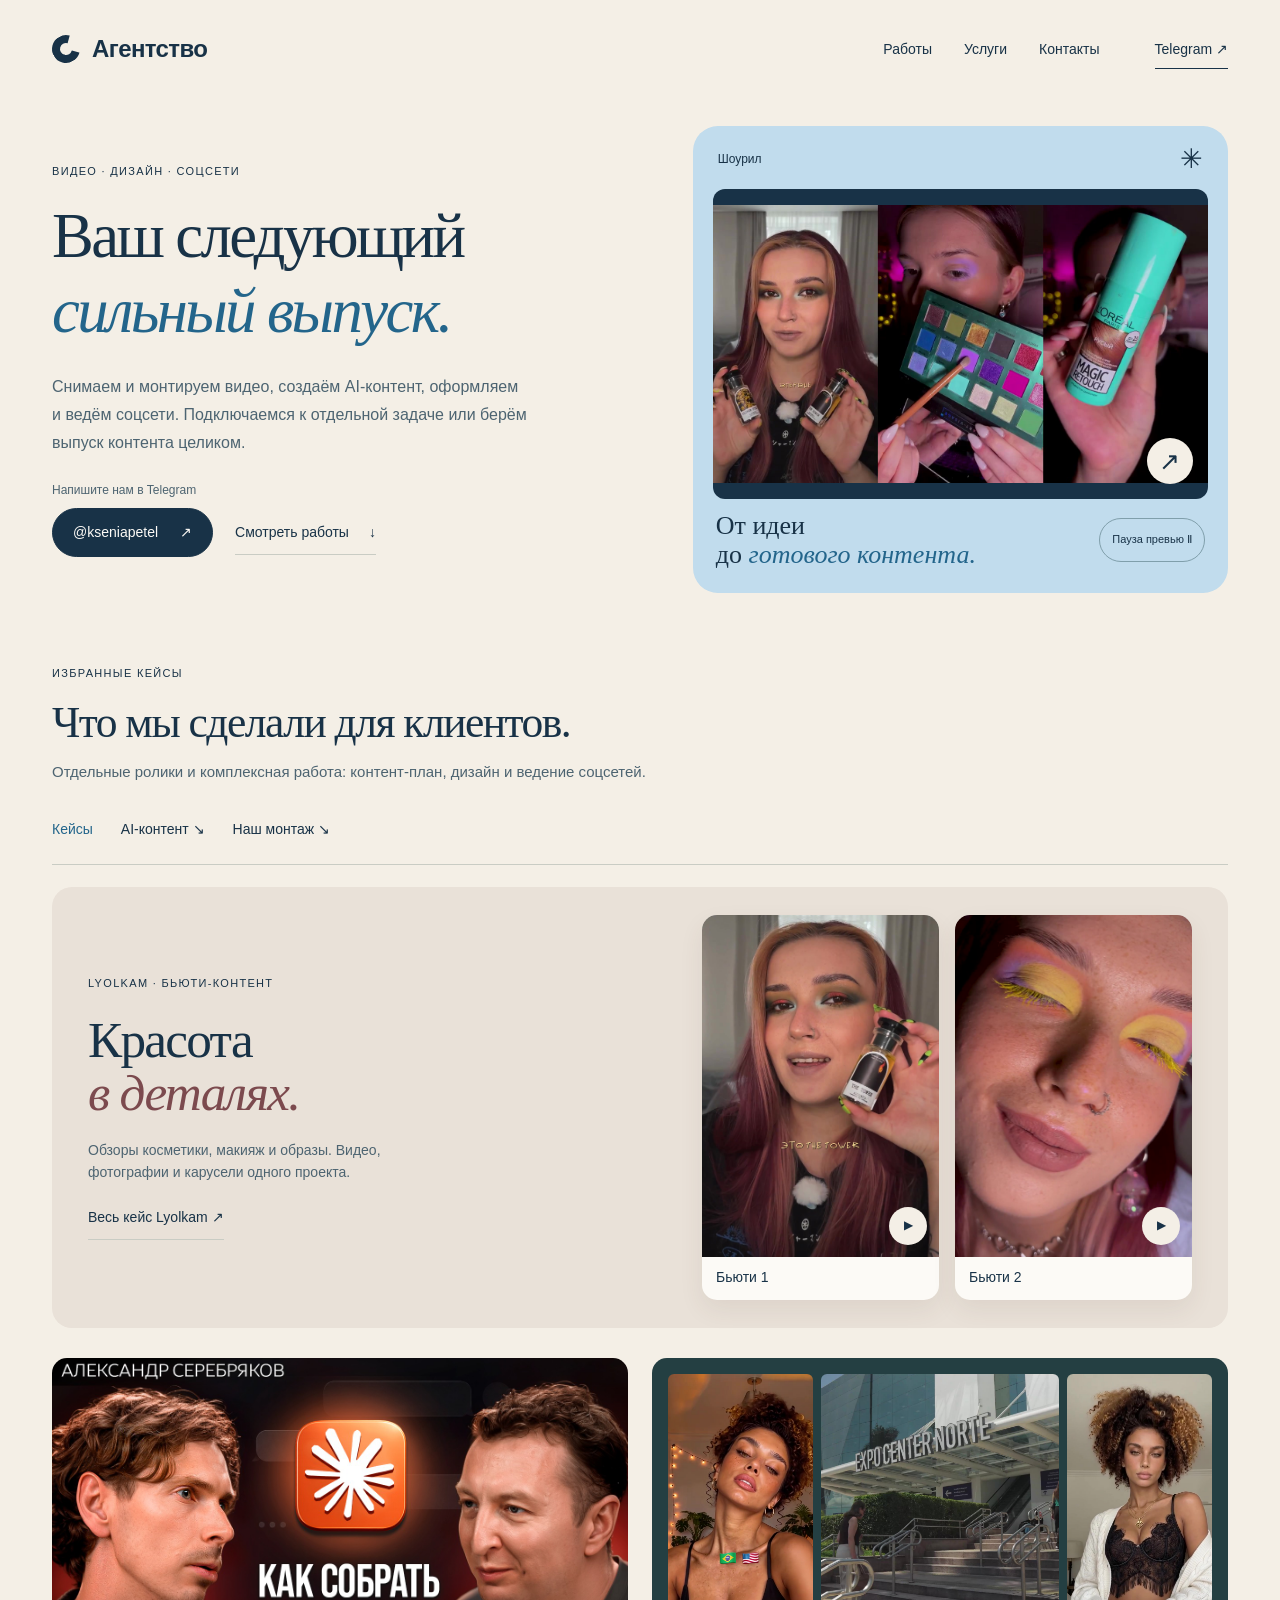
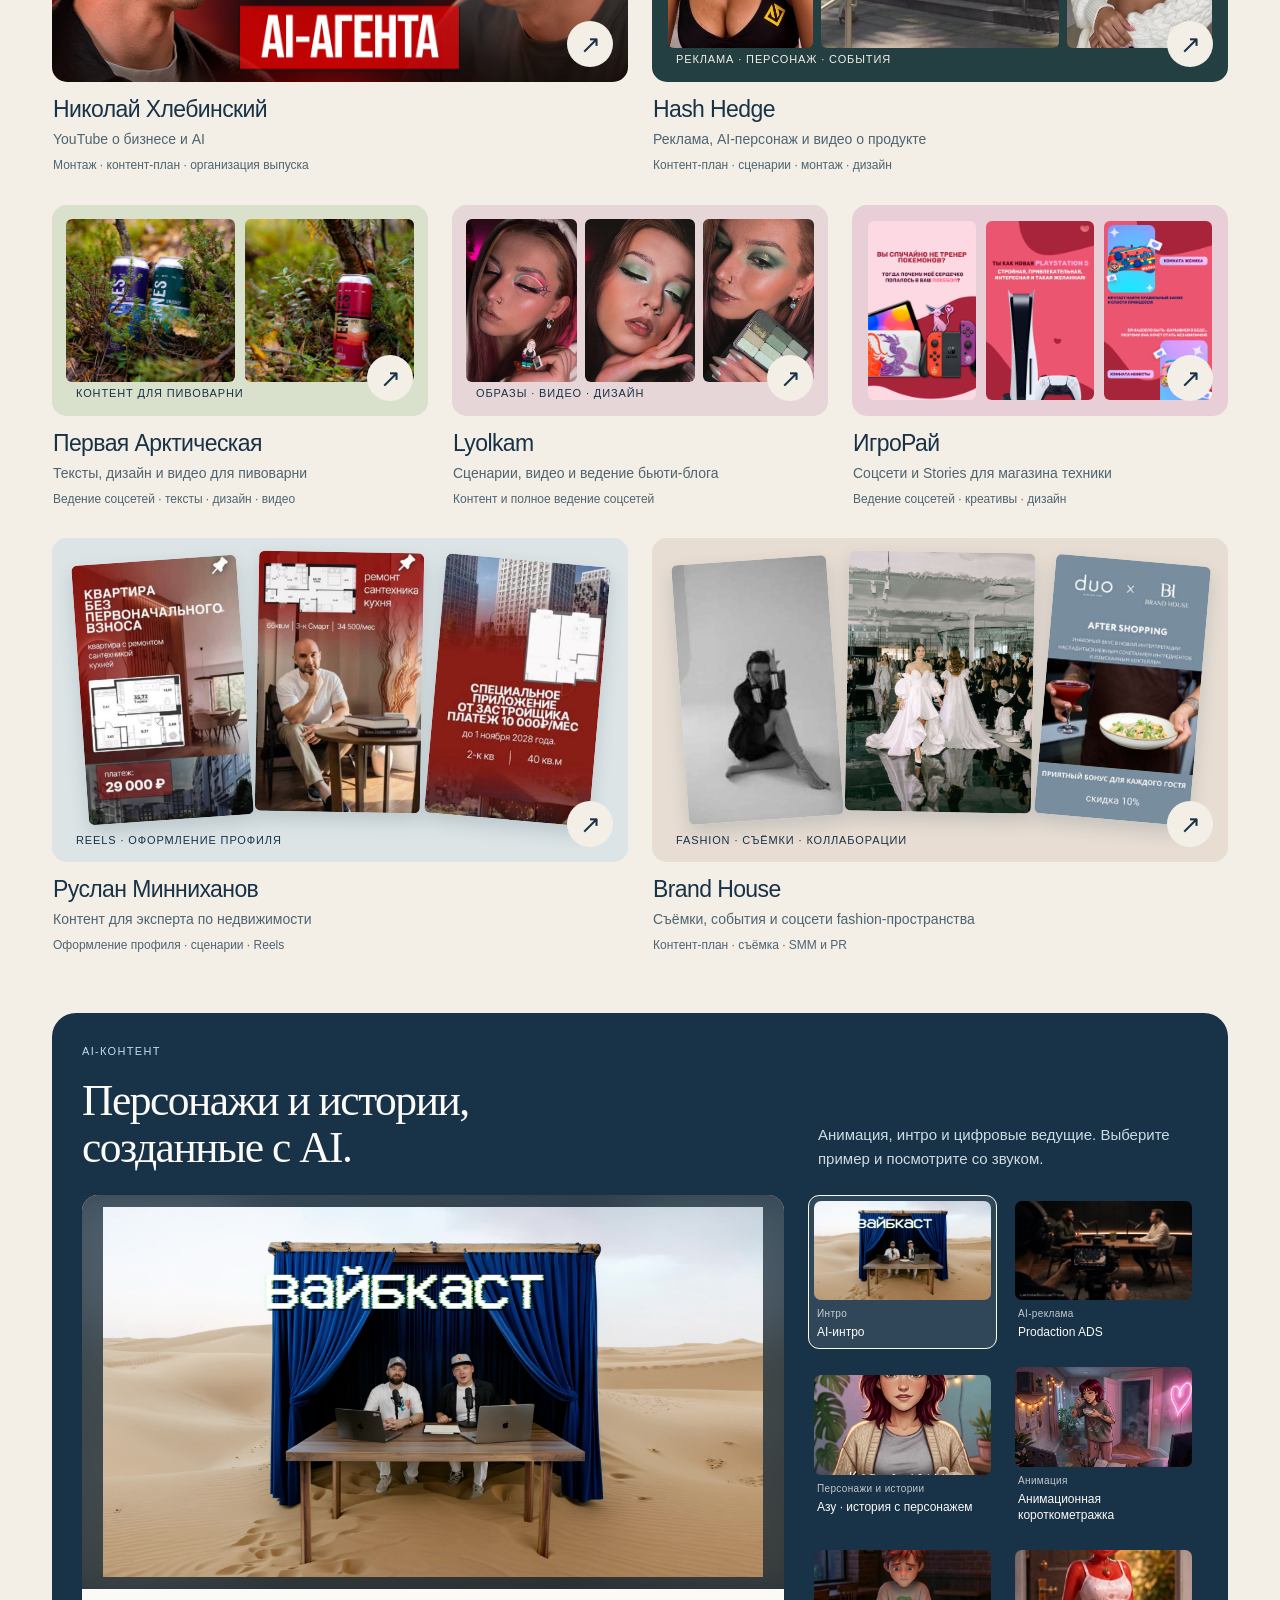
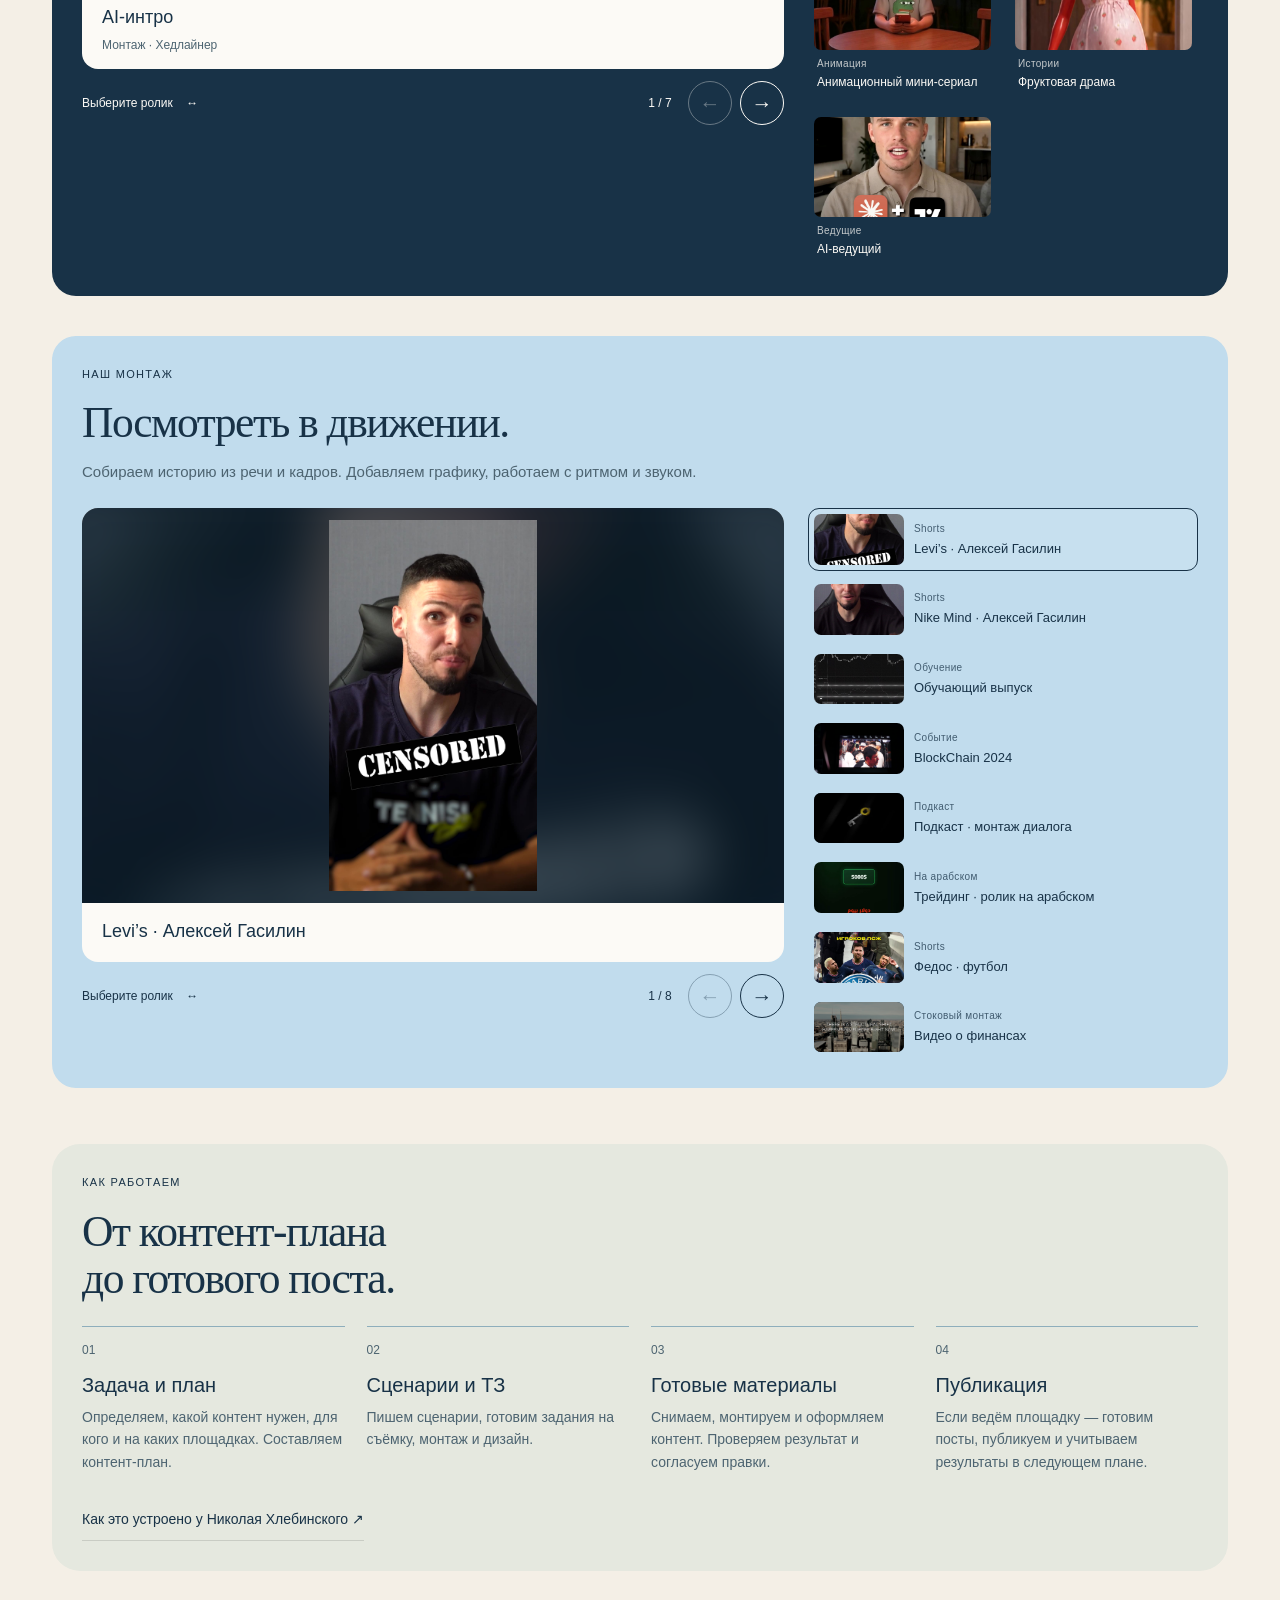
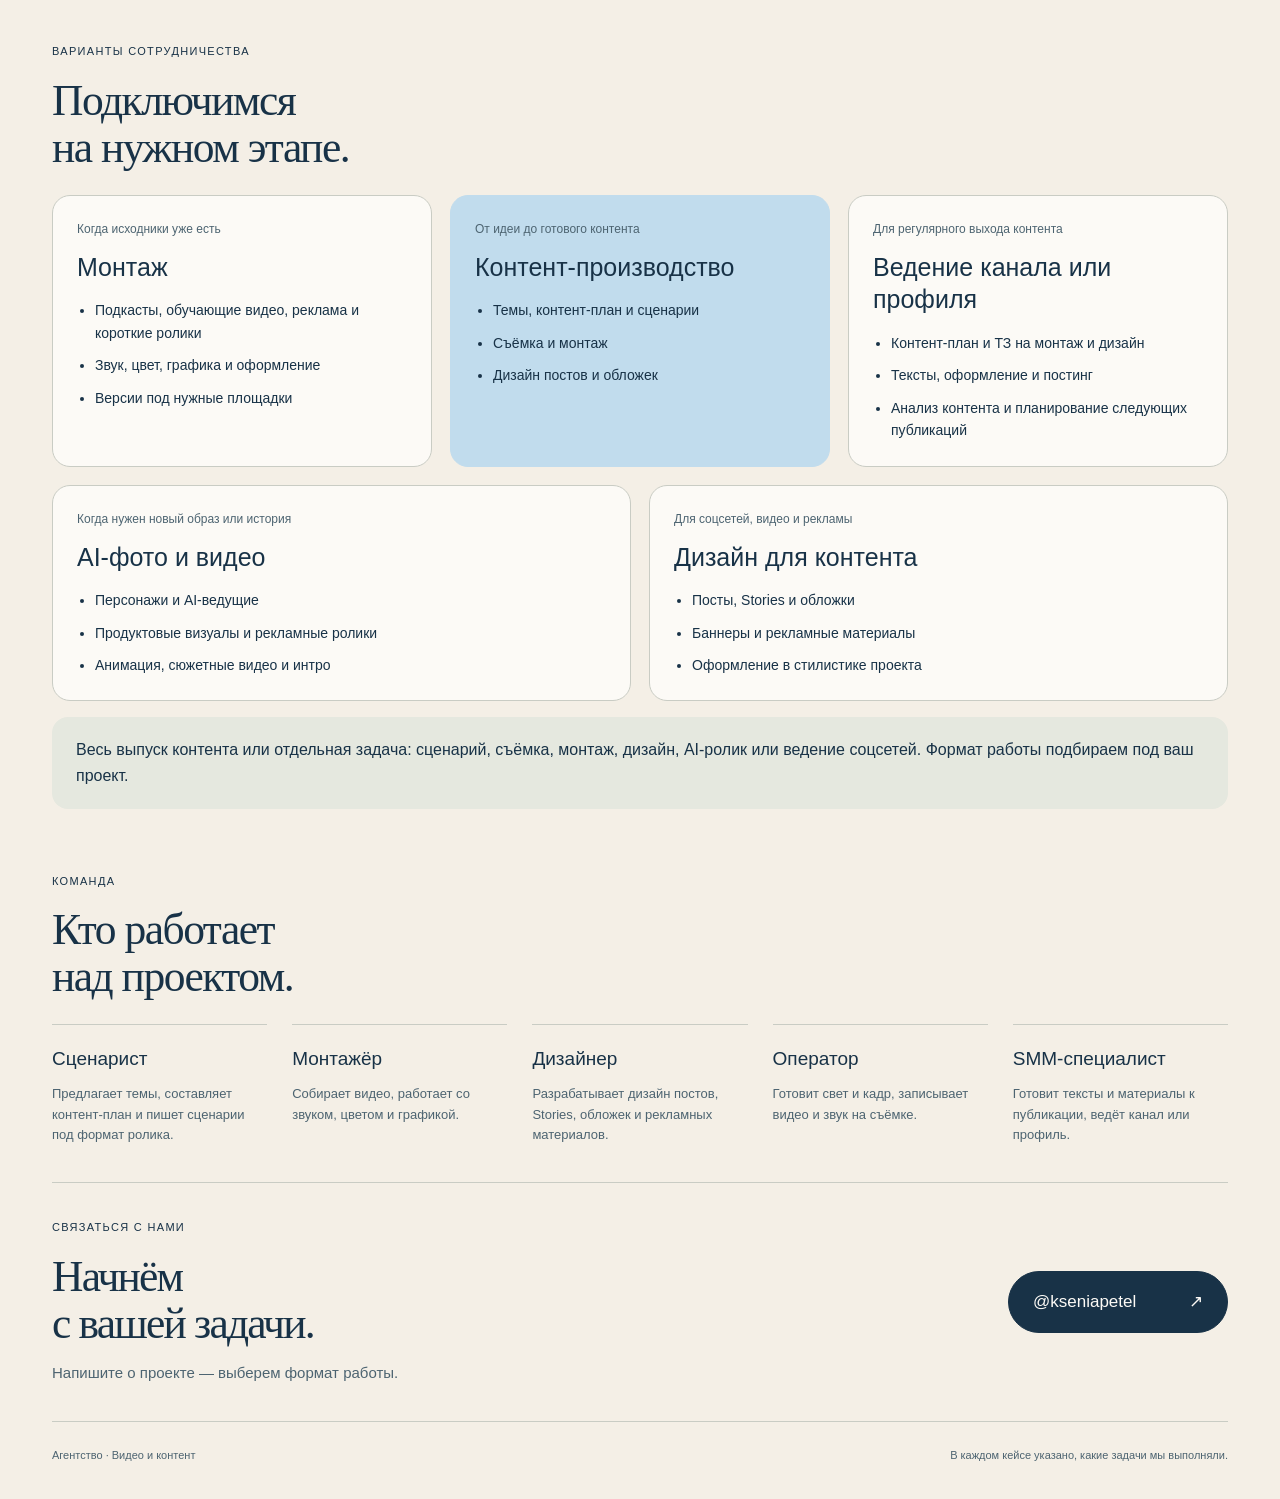
==== commit c19c0aec: "Расширить кейсы агентства: видео, фотокарусели и превью" ====
--- a/agency/index.html
+++ b/agency/index.html
@@ -1,13 +1,13 @@
-<!doctype html><html lang="ru"><head><meta charset="utf-8"><meta name="viewport" content="width=device-width,initial-scale=1"><meta name="robots" content="noindex"><meta name="color-scheme" content="light"><title>Агентство — видео, дизайн и SMM</title><meta name="description" content="Видео, дизайн и ведение соцсетей для экспертов и брендов. Кейсы, команда и примеры работ агентства."><meta name="theme-color" content="#f4efe6"><meta name="agency-build" content="928c9dc0f9f2"><link rel="canonical" href="https://igormsl.github.io/portfolio/agency/"><link rel="icon" href="data:image/svg+xml,%3Csvg xmlns='http://www.w3.org/2000/svg' viewBox='0 0 64 64'%3E%3Crect width='64' height='64' rx='16' fill='%23c1dced'/%3E%3Ccircle cx='32' cy='32' r='16' fill='none' stroke='%23183247' stroke-width='9' stroke-dasharray='82 19' transform='rotate(-35 32 32)'/%3E%3C/svg%3E"><meta property="og:type" content="website"><meta property="og:locale" content="ru_RU"><meta property="og:title" content="Агентство — видео, дизайн и SMM"><meta property="og:description" content="Видео, дизайн и ведение соцсетей для экспертов и брендов. Кейсы, команда и примеры работ агентства."><meta property="og:url" content="https://igormsl.github.io/portfolio/agency/"><meta property="og:image" content="https://igormsl.github.io/portfolio/agency/media/showreel/poster-v2.jpg"><meta property="og:image:width" content="1280"><meta property="og:image:height" content="720"><meta name="twitter:card" content="summary_large_image"><link rel="stylesheet" href="styles.css?v=928c9dc0f9f2"><script src="app.js?v=928c9dc0f9f2" defer></script></head><body><a class="skip" href="#projects">К работам</a><header class="topbar wrap"><a class="logo" href="#top" aria-label="Агентство — на первый экран"><span class="logo-symbol" aria-hidden="true"></span>Агентство</a><nav aria-label="Основная навигация"><a href="#projects">Работы</a><a href="#services">Услуги</a><a href="#contact">Контакты</a></nav><a class="header-cta" href="https://t.me/kseniapetel" target="_blank" rel="noopener noreferrer">Telegram ↗</a></header><main id="top"><noscript><p class="wrap">Для просмотра кейсов и видео включите JavaScript. Написать в Telegram: <a href="https://t.me/kseniapetel">@kseniapetel</a>.</p></noscript>
-<section class="hero wrap" aria-labelledby="main-title"><div class="hero-text"><span class="eyebrow">Видео · Дизайн · Соцсети</span><h1 id="main-title"><span>Ваш следующий</span><em>сильный выпуск.</em></h1><p class="hero-copy">Снимаем и монтируем видео, создаём AI-контент, оформляем и ведём соцсети. Подключаемся к отдельной задаче или берём выпуск контента целиком.</p><div class="hero-actions"><span class="contact-label">Напишите нам в Telegram</span><div class="contact-links"><a class="telegram-link" href="https://t.me/kseniapetel" target="_blank" rel="noopener noreferrer">@kseniapetel <span aria-hidden="true">↗</span></a></div><a class="text-link" href="#projects">Смотреть работы <span aria-hidden="true">↓</span></a></div></div><div class="hero-reel"><div class="reel-top"><span>Шоурил</span><span aria-hidden="true">✳</span></div><div class="reel-frame"><img src="media/showreel/poster-v2.jpg" alt="Кадр из шоурила агентства" fetchpriority="high"><video id="hero-preview" data-preview="media/showreel/agency-reel-v2.mp4" muted loop playsinline preload="none" aria-hidden="true"></video><button class="reel-expand" data-video="agency-reel" data-src="media/showreel/agency-reel-v2.mp4" data-title="Шоурил агентства" aria-label="Смотреть шоурил">↗</button></div><div class="reel-bottom"><p>От идеи<br>до <em>готового контента.</em></p><button id="motion-toggle" aria-pressed="false">Включить превью</button></div></div></section>
-<section class="section wrap" id="projects" aria-labelledby="projects-title"><div class="section-head"><div><span class="eyebrow">Избранные кейсы</span><h2 id="projects-title">Что мы сделали<br>для клиентов.</h2></div><p>Отдельные ролики и комплексная работа: контент-план, дизайн и ведение соцсетей.</p></div><nav class="work-nav" aria-label="Подборки работ"><a href="#projects" aria-current="location">Кейсы</a><a href="#ai">AI-контент ↘</a><a href="#editing">Наш монтаж ↘</a></nav><div class="project-grid"><article class="project-card"><button class="project-open" data-case="nikolay-khlebinskiy" aria-label="Открыть кейс: Николай Хлебинский"><div class="cover cover-nikolay-khlebinskiy"><img src="media/nikolay-02.jpg" alt="Николай Хлебинский — пример работы" loading="lazy"><span class="round-arrow" aria-hidden="true">↗</span></div><div class="card-body"><h3>Николай Хлебинский</h3><p>YouTube о бизнесе и AI</p><span class="role">Монтаж · контент-план · организация выпуска</span></div></button></article><article class="project-card"><button class="project-open" data-case="hash-hedge" aria-label="Открыть кейс: Hash Hedge"><div class="cover cover-hash-hedge"><img src="../videos/motion-company-ad.jpg" alt="Hash Hedge — пример работы" loading="lazy"><span class="round-arrow" aria-hidden="true">↗</span></div><div class="card-body"><h3>Hash Hedge</h3><p>Реклама, AI-персонаж и видео о продукте</p><span class="role">Контент-план · сценарии · монтаж · дизайн</span></div></button></article><article class="project-card"><button class="project-open" data-case="ternes" aria-label="Открыть кейс: TERNES"><div class="cover cover-ternes"><img src="media/showcase/ternes-1289.jpg" alt="TERNES — пример работы" loading="lazy"><span class="round-arrow" aria-hidden="true">↗</span></div><div class="card-body"><h3>TERNES</h3><p>Тексты, дизайн и видео для пивоварни</p><span class="role">Ведение соцсетей · тексты · дизайн · видео</span></div></button></article><article class="project-card"><button class="project-open" data-case="lyolkam" aria-label="Открыть кейс: Lyolkam"><div class="cover cover-lyolkam"><img src="media/lyolkam/lyolkam-1955.jpg" alt="Lyolkam — пример работы" loading="lazy"><span class="round-arrow" aria-hidden="true">↗</span></div><div class="card-body"><h3>Lyolkam</h3><p>Сценарии, видео и ведение бьюти-блога</p><span class="role">Контент и полное ведение соцсетей</span></div></button></article><article class="project-card"><button class="project-open" data-case="igroray" aria-label="Открыть кейс: ИгроРай"><div class="cover cover-igroray"><div class="cover-gallery"><img src="media/showcase/igroray-03.jpg" alt="" loading="lazy"><img src="media/showcase/igroray-04.jpg" alt="" loading="lazy"><img src="media/showcase/igroray-10.jpg" alt="" loading="lazy"></div><span class="round-arrow" aria-hidden="true">↗</span></div><div class="card-body"><h3>ИгроРай</h3><p>Соцсети и Stories для магазина техники</p><span class="role">Ведение соцсетей · креативы · дизайн</span></div></button></article><article class="project-card"><button class="project-open" data-case="ruslan-minnikhanov" aria-label="Открыть кейс: Руслан Минниханов"><div class="cover cover-ruslan-minnikhanov"><div class="cover-composition composition-ruslan-minnikhanov"><img src="media/case-studies/ruslan-01.jpg" alt="" loading="lazy"><img src="media/case-studies/ruslan-02.jpg" alt="" loading="lazy"><img src="media/case-studies/ruslan-04.jpg" alt="" loading="lazy"><span class="cover-caption">Reels · оформление профиля</span></div><span class="round-arrow" aria-hidden="true">↗</span></div><div class="card-body"><h3>Руслан Минниханов</h3><p>Контент для эксперта по недвижимости</p><span class="role">Оформление профиля · сценарии · Reels</span></div></button></article><article class="project-card"><button class="project-open" data-case="brand-house" aria-label="Открыть кейс: Brand House"><div class="cover cover-brand-house"><div class="cover-composition composition-brand-house"><img src="media/case-studies/brand-house-03.jpg" alt="" loading="lazy"><img src="media/case-studies/brand-house-01.jpg" alt="" loading="lazy"><img src="media/case-studies/brand-house-02.jpg" alt="" loading="lazy"><span class="cover-caption">Fashion · съёмки · коллаборации</span></div><span class="round-arrow" aria-hidden="true">↗</span></div><div class="card-body"><h3>Brand House</h3><p>Съёмки, события и соцсети fashion-пространства</p><span class="role">Контент-план · съёмка · SMM и PR</span></div></button></article></div></section>
-<section class="section wrap collection ai-section" id="ai" aria-labelledby="ai-title"><div class="collection-panel"><div class="section-head"><div><span class="eyebrow">AI-контент</span><h2 id="ai-title">Персонажи и истории,<br>созданные с AI.</h2></div><p>Анимация, интро и цифровые ведущие. Выберите пример и посмотрите со звуком.</p></div><div class="screening carousel video-carousel" data-carousel data-screening><div class="screen-main"><div id="ai-screen" class="carousel-track screening-track" tabindex="0" role="region" aria-label="AI-контент"><button class="work" data-video="ai-mom-azu" data-src="../videos/ai-mom-azu.mp4" data-title="Азу · история с персонажем" aria-label="Смотреть видео: Азу · история с персонажем"><span class="work-frame"><img class="ambient" src="../videos/ai-mom-azu.jpg" alt="" loading="lazy" aria-hidden="true"><img src="../videos/ai-mom-azu.jpg" alt="Азу · история с персонажем" loading="lazy"><video class="motion-preview" data-preview="../videos/ai-mom-azu.preview.mp4" muted loop playsinline preload="none" tabindex="-1" aria-hidden="true"></video><span class="play" aria-hidden="true">▶<span>Смотреть</span></span></span><span class="work-label">Азу · история с персонажем</span><span class="work-credit">Сценарий и монтаж · Мамина неделька</span></button><button class="work" data-video="ai-cartoon-2" data-src="../videos/ai-cartoon-2.mp4" data-title="Анимационная короткометражка" aria-label="Смотреть видео: Анимационная короткометражка"><span class="work-frame"><img class="ambient" src="../videos/ai-cartoon-2.jpg" alt="" loading="lazy" aria-hidden="true"><img src="../videos/ai-cartoon-2.jpg" alt="Анимационная короткометражка" loading="lazy"><video class="motion-preview" data-preview="../videos/ai-cartoon-2.preview.mp4" muted loop playsinline preload="none" tabindex="-1" aria-hidden="true"></video><span class="play" aria-hidden="true">▶<span>Смотреть</span></span></span><span class="work-label">Анимационная короткометражка</span><span class="work-credit">Сценарий и монтаж · Мамина неделька</span></button><button class="work" data-video="ai-cartoon" data-src="../videos/ai-cartoon.mp4" data-title="Анимационный мини-сериал" aria-label="Смотреть видео: Анимационный мини-сериал"><span class="work-frame"><img class="ambient" src="../videos/ai-cartoon.jpg" alt="" loading="lazy" aria-hidden="true"><img src="../videos/ai-cartoon.jpg" alt="Анимационный мини-сериал" loading="lazy"><video class="motion-preview" data-preview="../videos/ai-cartoon.preview.mp4" muted loop playsinline preload="none" tabindex="-1" aria-hidden="true"></video><span class="play" aria-hidden="true">▶<span>Смотреть</span></span></span><span class="work-label">Анимационный мини-сериал</span><span class="work-credit">Создание AI-контента</span></button><button class="work" data-video="ai-fruit-drama" data-src="../videos/ai-fruit-drama.mp4" data-title="Фруктовая драма" aria-label="Смотреть видео: Фруктовая драма"><span class="work-frame"><img class="ambient" src="../videos/ai-fruit-drama.jpg" alt="" loading="lazy" aria-hidden="true"><img src="../videos/ai-fruit-drama.jpg" alt="Фруктовая драма" loading="lazy"><video class="motion-preview" data-preview="../videos/ai-fruit-drama.preview.mp4" muted loop playsinline preload="none" tabindex="-1" aria-hidden="true"></video><span class="play" aria-hidden="true">▶<span>Смотреть</span></span></span><span class="work-label">Фруктовая драма</span><span class="work-credit">Создание AI-контента</span></button><button class="work" data-video="ai-intro-headliners" data-src="../videos/ai-intro-headliners.mp4" data-title="AI-интро" aria-label="Смотреть видео: AI-интро"><span class="work-frame"><img class="ambient" src="../videos/ai-intro-headliners.jpg" alt="" loading="lazy" aria-hidden="true"><img src="../videos/ai-intro-headliners.jpg" alt="AI-интро" loading="lazy"><video class="motion-preview" data-preview="../videos/ai-intro-headliners.preview.mp4" muted loop playsinline preload="none" tabindex="-1" aria-hidden="true"></video><span class="play" aria-hidden="true">▶<span>Смотреть</span></span></span><span class="work-label">AI-интро</span><span class="work-credit">Монтаж · Хедлайнер</span></button><button class="work" data-video="ai-generation" data-src="../videos/ai-generation.mp4" data-title="AI-ведущий" aria-label="Смотреть видео: AI-ведущий"><span class="work-frame"><img class="ambient" src="../videos/ai-generation.jpg" alt="" loading="lazy" aria-hidden="true"><img src="../videos/ai-generation.jpg" alt="AI-ведущий" loading="lazy"><video class="motion-preview" data-preview="../videos/ai-generation.preview.mp4" muted loop playsinline preload="none" tabindex="-1" aria-hidden="true"></video><span class="play" aria-hidden="true">▶<span>Смотреть</span></span></span><span class="work-label">AI-ведущий</span><span class="work-credit">AI-ведущий</span></button></div><div class="screen-toolbar"><span class="screen-hint">Выберите ролик <span aria-hidden="true">↔</span></span><div class="carousel-controls"><span data-carousel-count aria-live="polite"></span><button data-step="-1" aria-label="Предыдущая работа">←</button><button data-step="1" aria-label="Следующая работа">→</button></div></div></div><div class="playlist" aria-label="Выбор ролика"><button class="playlist-item" data-select-work="0" aria-controls="ai-screen" aria-pressed="true" aria-label="Выбрать: Азу · история с персонажем"><span class="playlist-image"><img src="../videos/ai-mom-azu.jpg" alt="" loading="lazy"><span aria-hidden="true">▶</span></span><span class="playlist-copy"><small>Персонажи и истории</small><span>Азу · история с персонажем</span></span></button><button class="playlist-item" data-select-work="1" aria-controls="ai-screen" aria-pressed="false" aria-label="Выбрать: Анимационная короткометражка"><span class="playlist-image"><img src="../videos/ai-cartoon-2.jpg" alt="" loading="lazy"><span aria-hidden="true">▶</span></span><span class="playlist-copy"><small>Анимация</small><span>Анимационная короткометражка</span></span></button><button class="playlist-item" data-select-work="2" aria-controls="ai-screen" aria-pressed="false" aria-label="Выбрать: Анимационный мини-сериал"><span class="playlist-image"><img src="../videos/ai-cartoon.jpg" alt="" loading="lazy"><span aria-hidden="true">▶</span></span><span class="playlist-copy"><small>Анимация</small><span>Анимационный мини-сериал</span></span></button><button class="playlist-item" data-select-work="3" aria-controls="ai-screen" aria-pressed="false" aria-label="Выбрать: Фруктовая драма"><span class="playlist-image"><img src="../videos/ai-fruit-drama.jpg" alt="" loading="lazy"><span aria-hidden="true">▶</span></span><span class="playlist-copy"><small>Истории</small><span>Фруктовая драма</span></span></button><button class="playlist-item" data-select-work="4" aria-controls="ai-screen" aria-pressed="false" aria-label="Выбрать: AI-интро"><span class="playlist-image"><img src="../videos/ai-intro-headliners.jpg" alt="" loading="lazy"><span aria-hidden="true">▶</span></span><span class="playlist-copy"><small>Интро</small><span>AI-интро</span></span></button><button class="playlist-item" data-select-work="5" aria-controls="ai-screen" aria-pressed="false" aria-label="Выбрать: AI-ведущий"><span class="playlist-image"><img src="../videos/ai-generation.jpg" alt="" loading="lazy"><span aria-hidden="true">▶</span></span><span class="playlist-copy"><small>Ведущие</small><span>AI-ведущий</span></span></button></div></div></div></section>
-<section class="section wrap collection editing-section" id="editing" aria-labelledby="editing-title"><div class="collection-panel"><div class="section-head"><div><span class="eyebrow">Наш монтаж</span><h2 id="editing-title">Посмотреть<br>в движении.</h2></div><p>Shorts, подкасты, реклама и обучение. От монтажа речи до графики и звуковых акцентов.</p></div><div class="screening carousel video-carousel" data-carousel data-screening><div class="screen-main"><div id="editing-screen" class="carousel-track screening-track" tabindex="0" role="region" aria-label="Наш монтаж"><button class="work" data-video="shorts-levis" data-src="../videos/shorts-levis.mp4" data-title="Levi’s · Алексей Гасилин" aria-label="Смотреть видео: Levi’s · Алексей Гасилин"><span class="work-frame"><img class="ambient" src="../videos/shorts-levis.jpg" alt="" loading="lazy" aria-hidden="true"><img src="../videos/shorts-levis.jpg" alt="Levi’s · Алексей Гасилин" loading="lazy"><video class="motion-preview" data-preview="../videos/shorts-levis.preview.mp4" muted loop playsinline preload="none" tabindex="-1" aria-hidden="true"></video><span class="play" aria-hidden="true">▶<span>Смотреть</span></span></span><span class="work-label">Levi’s · Алексей Гасилин</span></button><button class="work" data-video="shorts-nike-mind" data-src="../videos/shorts-nike-mind.mp4" data-title="Nike Mind · Алексей Гасилин" aria-label="Смотреть видео: Nike Mind · Алексей Гасилин"><span class="work-frame"><img class="ambient" src="../videos/shorts-nike-mind.jpg" alt="" loading="lazy" aria-hidden="true"><img src="../videos/shorts-nike-mind.jpg" alt="Nike Mind · Алексей Гасилин" loading="lazy"><video class="motion-preview" data-preview="../videos/shorts-nike-mind.preview.mp4" muted loop playsinline preload="none" tabindex="-1" aria-hidden="true"></video><span class="play" aria-hidden="true">▶<span>Смотреть</span></span></span><span class="work-label">Nike Mind · Алексей Гасилин</span></button><button class="work" data-video="edu-trading-motion" data-src="../videos/edu-trading-motion.mp4" data-title="Обучающий выпуск" aria-label="Смотреть видео: Обучающий выпуск"><span class="work-frame"><img class="ambient" src="../videos/edu-trading-motion.jpg" alt="" loading="lazy" aria-hidden="true"><img src="../videos/edu-trading-motion.jpg" alt="Обучающий выпуск" loading="lazy"><video class="motion-preview" data-preview="../videos/edu-trading-motion.preview.mp4" muted loop playsinline preload="none" tabindex="-1" aria-hidden="true"></video><span class="play" aria-hidden="true">▶<span>Смотреть</span></span></span><span class="work-label">Обучающий выпуск</span></button><button class="work" data-video="event-blockchain-dubai" data-src="../videos/event-blockchain-dubai.mp4" data-title="BlockChain 2024" aria-label="Смотреть видео: BlockChain 2024"><span class="work-frame"><img class="ambient" src="../videos/event-blockchain-dubai.jpg" alt="" loading="lazy" aria-hidden="true"><img src="../videos/event-blockchain-dubai.jpg" alt="BlockChain 2024" loading="lazy"><video class="motion-preview" data-preview="../videos/event-blockchain-dubai.preview.mp4" muted loop playsinline preload="none" tabindex="-1" aria-hidden="true"></video><span class="play" aria-hidden="true">▶<span>Смотреть</span></span></span><span class="work-label">BlockChain 2024</span></button><button class="work" data-video="podcast-editing-01" data-src="media/podcast-editing-01.mp4" data-title="Подкаст · монтаж диалога" aria-label="Смотреть видео: Подкаст · монтаж диалога"><span class="work-frame"><img class="ambient" src="media/podcast-editing-01.jpg" alt="" loading="lazy" aria-hidden="true"><img src="media/podcast-editing-01.jpg" alt="Подкаст · монтаж диалога" loading="lazy"><video class="motion-preview" data-preview="media/podcast-editing-01.preview.mp4" muted loop playsinline preload="none" tabindex="-1" aria-hidden="true"></video><span class="play" aria-hidden="true">▶<span>Смотреть</span></span></span><span class="work-label">Подкаст · монтаж диалога</span></button><button class="work" data-video="arabic-editing-01" data-src="media/arabic-editing-01.mp4" data-title="Трейдинг · ролик на арабском" aria-label="Смотреть видео: Трейдинг · ролик на арабском"><span class="work-frame"><img class="ambient" src="media/arabic-editing-01.jpg" alt="" loading="lazy" aria-hidden="true"><img src="media/arabic-editing-01.jpg" alt="Трейдинг · ролик на арабском" loading="lazy"><video class="motion-preview" data-preview="media/arabic-editing-01.preview.mp4" muted loop playsinline preload="none" tabindex="-1" aria-hidden="true"></video><span class="play" aria-hidden="true">▶<span>Смотреть</span></span></span><span class="work-label">Трейдинг · ролик на арабском</span></button><button class="work" data-video="shorts-fedos-football" data-src="../videos/shorts-fedos-football.mp4" data-title="Федос · футбол" aria-label="Смотреть видео: Федос · футбол"><span class="work-frame"><img class="ambient" src="../videos/shorts-fedos-football.jpg" alt="" loading="lazy" aria-hidden="true"><img src="../videos/shorts-fedos-football.jpg" alt="Федос · футбол" loading="lazy"><video class="motion-preview" data-preview="../videos/shorts-fedos-football.preview.mp4" muted loop playsinline preload="none" tabindex="-1" aria-hidden="true"></video><span class="play" aria-hidden="true">▶<span>Смотреть</span></span></span><span class="work-label">Федос · футбол</span></button><button class="work" data-video="stock-voiceover" data-src="../videos/stock-voiceover.mp4" data-title="Видео о финансах" aria-label="Смотреть видео: Видео о финансах"><span class="work-frame"><img class="ambient" src="../videos/stock-voiceover.jpg" alt="" loading="lazy" aria-hidden="true"><img src="../videos/stock-voiceover.jpg" alt="Видео о финансах" loading="lazy"><video class="motion-preview" data-preview="../videos/stock-voiceover.preview.mp4" muted loop playsinline preload="none" tabindex="-1" aria-hidden="true"></video><span class="play" aria-hidden="true">▶<span>Смотреть</span></span></span><span class="work-label">Видео о финансах</span></button></div><div class="screen-toolbar"><span class="screen-hint">Выберите ролик <span aria-hidden="true">↔</span></span><div class="carousel-controls"><span data-carousel-count aria-live="polite"></span><button data-step="-1" aria-label="Предыдущая работа">←</button><button data-step="1" aria-label="Следующая работа">→</button></div></div></div><div class="playlist" aria-label="Выбор ролика"><button class="playlist-item" data-select-work="0" aria-controls="editing-screen" aria-pressed="true" aria-label="Выбрать: Levi’s · Алексей Гасилин"><span class="playlist-image"><img src="../videos/shorts-levis.jpg" alt="" loading="lazy"><span aria-hidden="true">▶</span></span><span class="playlist-copy"><small>Shorts</small><span>Levi’s · Алексей Гасилин</span></span></button><button class="playlist-item" data-select-work="1" aria-controls="editing-screen" aria-pressed="false" aria-label="Выбрать: Nike Mind · Алексей Гасилин"><span class="playlist-image"><img src="../videos/shorts-nike-mind.jpg" alt="" loading="lazy"><span aria-hidden="true">▶</span></span><span class="playlist-copy"><small>Shorts</small><span>Nike Mind · Алексей Гасилин</span></span></button><button class="playlist-item" data-select-work="2" aria-controls="editing-screen" aria-pressed="false" aria-label="Выбрать: Обучающий выпуск"><span class="playlist-image"><img src="../videos/edu-trading-motion.jpg" alt="" loading="lazy"><span aria-hidden="true">▶</span></span><span class="playlist-copy"><small>Обучение</small><span>Обучающий выпуск</span></span></button><button class="playlist-item" data-select-work="3" aria-controls="editing-screen" aria-pressed="false" aria-label="Выбрать: BlockChain 2024"><span class="playlist-image"><img src="../videos/event-blockchain-dubai.jpg" alt="" loading="lazy"><span aria-hidden="true">▶</span></span><span class="playlist-copy"><small>Событие</small><span>BlockChain 2024</span></span></button><button class="playlist-item" data-select-work="4" aria-controls="editing-screen" aria-pressed="false" aria-label="Выбрать: Подкаст · монтаж диалога"><span class="playlist-image"><img src="media/podcast-editing-01.jpg" alt="" loading="lazy"><span aria-hidden="true">▶</span></span><span class="playlist-copy"><small>Подкаст</small><span>Подкаст · монтаж диалога</span></span></button><button class="playlist-item" data-select-work="5" aria-controls="editing-screen" aria-pressed="false" aria-label="Выбрать: Трейдинг · ролик на арабском"><span class="playlist-image"><img src="media/arabic-editing-01.jpg" alt="" loading="lazy"><span aria-hidden="true">▶</span></span><span class="playlist-copy"><small>На арабском</small><span>Трейдинг · ролик на арабском</span></span></button><button class="playlist-item" data-select-work="6" aria-controls="editing-screen" aria-pressed="false" aria-label="Выбрать: Федос · футбол"><span class="playlist-image"><img src="../videos/shorts-fedos-football.jpg" alt="" loading="lazy"><span aria-hidden="true">▶</span></span><span class="playlist-copy"><small>Shorts</small><span>Федос · футбол</span></span></button><button class="playlist-item" data-select-work="7" aria-controls="editing-screen" aria-pressed="false" aria-label="Выбрать: Видео о финансах"><span class="playlist-image"><img src="../videos/stock-voiceover.jpg" alt="" loading="lazy"><span aria-hidden="true">▶</span></span><span class="playlist-copy"><small>Стоковый монтаж</small><span>Видео о финансах</span></span></button></div></div></div></section>
+<!doctype html><html lang="ru"><head><meta charset="utf-8"><meta name="viewport" content="width=device-width,initial-scale=1"><meta name="robots" content="noindex"><meta name="color-scheme" content="light"><title>Агентство — видео, дизайн и SMM</title><meta name="description" content="Видео, дизайн и ведение соцсетей для экспертов и брендов. Кейсы, команда и примеры работ агентства."><meta name="theme-color" content="#f4efe6"><meta name="agency-build" content="ad021fc3cb08"><link rel="canonical" href="https://igormsl.github.io/portfolio/agency/"><link rel="icon" href="data:image/svg+xml,%3Csvg xmlns='http://www.w3.org/2000/svg' viewBox='0 0 64 64'%3E%3Crect width='64' height='64' rx='16' fill='%23c1dced'/%3E%3Ccircle cx='32' cy='32' r='16' fill='none' stroke='%23183247' stroke-width='9' stroke-dasharray='82 19' transform='rotate(-35 32 32)'/%3E%3C/svg%3E"><meta property="og:type" content="website"><meta property="og:locale" content="ru_RU"><meta property="og:title" content="Агентство — видео, дизайн и SMM"><meta property="og:description" content="Видео, дизайн и ведение соцсетей для экспертов и брендов. Кейсы, команда и примеры работ агентства."><meta property="og:url" content="https://igormsl.github.io/portfolio/agency/"><meta property="og:image" content="https://igormsl.github.io/portfolio/agency/media/showreel/poster-v3.jpg"><meta property="og:image:width" content="1280"><meta property="og:image:height" content="720"><meta name="twitter:card" content="summary_large_image"><link rel="stylesheet" href="styles.css?v=ad021fc3cb08"><script src="app.js?v=ad021fc3cb08" defer></script></head><body><a class="skip" href="#projects">К работам</a><header class="topbar wrap"><a class="logo" href="#top" aria-label="Агентство — на первый экран"><span class="logo-symbol" aria-hidden="true"></span>Агентство</a><nav aria-label="Основная навигация"><a href="#projects">Работы</a><a href="#services">Услуги</a><a href="#contact">Контакты</a></nav><a class="header-cta" href="https://t.me/kseniapetel" target="_blank" rel="noopener noreferrer">Telegram ↗</a></header><main id="top"><noscript><p class="wrap">Для просмотра кейсов и видео включите JavaScript. Написать в Telegram: <a href="https://t.me/kseniapetel">@kseniapetel</a>.</p></noscript>
+<section class="hero wrap" aria-labelledby="main-title"><div class="hero-text"><span class="eyebrow">Видео · Дизайн · Соцсети</span><h1 id="main-title"><span>Ваш следующий</span><em>сильный выпуск.</em></h1><p class="hero-copy">Снимаем и монтируем видео, создаём AI-контент, оформляем и ведём соцсети. Подключаемся к отдельной задаче или берём выпуск контента целиком.</p><div class="hero-actions"><span class="contact-label">Напишите нам в Telegram</span><div class="contact-links"><a class="telegram-link" href="https://t.me/kseniapetel" target="_blank" rel="noopener noreferrer">@kseniapetel <span aria-hidden="true">↗</span></a></div><a class="text-link" href="#projects">Смотреть работы <span aria-hidden="true">↓</span></a></div></div><div class="hero-reel"><div class="reel-top"><span>Шоурил</span><span aria-hidden="true">✳</span></div><button class="reel-frame hero-film" data-video="agency-reel" data-src="media/showreel/agency-reel-v3.mp4" data-title="Шоурил агентства" aria-label="Открыть шоурил агентства"><img src="media/showreel/poster-v3.jpg" alt="Кадр из шоурила агентства" fetchpriority="high"><video id="hero-preview" class="motion-preview" data-preview="media/showreel/agency-reel-v3.mp4" muted loop playsinline preload="none" aria-hidden="true"></video><span class="round-arrow" aria-hidden="true">↗</span></button><div class="reel-bottom"><p>От идеи<br>до <em>готового контента.</em></p><button id="motion-toggle" aria-pressed="false">Включить превью</button></div></div></section>
+<section class="section wrap" id="projects" aria-labelledby="projects-title"><div class="section-head"><div><span class="eyebrow">Избранные кейсы</span><h2 id="projects-title">Что мы сделали для клиентов.</h2></div><p>Отдельные ролики и комплексная работа: контент-план, дизайн и ведение соцсетей.</p></div><nav class="work-nav" aria-label="Подборки работ"><a href="#projects" aria-current="location">Кейсы</a><a href="#ai">AI-контент ↘</a><a href="#editing">Наш монтаж ↘</a></nav><div class="beauty-feature"><div class="beauty-copy"><span class="eyebrow">Lyolkam · бьюти-контент</span><h3>Красота<br><em>в деталях.</em></h3><p>Обзоры косметики, макияж и образы. Видео, фотографии и карусели одного проекта.</p><button class="text-link" data-case="lyolkam">Весь кейс Lyolkam ↗</button></div><div class="beauty-shots" data-video-group><button class="work" data-video="shorts-beauty-1" data-src="../videos/shorts-beauty-1.mp4" data-title="Бьюти 1" aria-label="Смотреть видео: Бьюти 1"><span class="work-frame"><img src="media/intake-2026-09-13/shorts-beauty-1.jpg" alt="Бьюти 1" loading="lazy"><video class="motion-preview" data-preview="../videos/shorts-beauty-1.preview.mp4" muted loop playsinline preload="none" tabindex="-1" aria-hidden="true"></video><span class="play" aria-hidden="true">▶</span></span><span class="work-label">Бьюти 1</span></button><button class="work" data-video="shorts-beauty-2" data-src="../videos/shorts-beauty-2.mp4" data-title="Бьюти 2" aria-label="Смотреть видео: Бьюти 2"><span class="work-frame"><img src="media/intake-2026-09-13/shorts-beauty-2.jpg" alt="Бьюти 2" loading="lazy"><video class="motion-preview" data-preview="../videos/shorts-beauty-2.preview.mp4" muted loop playsinline preload="none" tabindex="-1" aria-hidden="true"></video><span class="play" aria-hidden="true">▶</span></span><span class="work-label">Бьюти 2</span></button></div></div><div class="project-grid"><article class="project-card"><button class="project-open" data-case="nikolay-khlebinskiy" aria-label="Открыть кейс: Николай Хлебинский"><div class="cover cover-nikolay-khlebinskiy"><img src="media/intake-2026-09-13/nikolay-covers-01.jpg" alt="Обложка подкаста Николая Хлебинского с Александром Серебряковым" loading="lazy"><span class="round-arrow" aria-hidden="true">↗</span></div><div class="card-body"><h3>Николай Хлебинский</h3><p>YouTube о бизнесе и AI</p><span class="role">Монтаж · контент-план · организация выпуска</span></div></button></article><article class="project-card"><button class="project-open" data-case="hash-hedge" aria-label="Открыть кейс: Hash Hedge"><div class="cover cover-hash-hedge"><div class="cover-composition composition-hash-hedge"><img src="media/intake-2026-09-13/hash-hedge-day-1.jpg" alt="" loading="lazy"><img src="../videos/event-brazil-recap.jpg" alt="" loading="lazy"><img src="media/intake-2026-09-13/hash-hedge-day-2.jpg" alt="" loading="lazy"><span class="cover-caption">Реклама · персонаж · события</span></div><span class="round-arrow" aria-hidden="true">↗</span></div><div class="card-body"><h3>Hash Hedge</h3><p>Реклама, AI-персонаж и видео о продукте</p><span class="role">Контент-план · сценарии · монтаж · дизайн</span></div></button></article><article class="project-card"><button class="project-open" data-case="ternes" aria-label="Открыть кейс: Первая Арктическая"><div class="cover cover-ternes"><div class="cover-composition composition-ternes"><img src="media/intake-2026-09-13/arctic-photos-01.jpg" alt="" loading="lazy"><img src="media/intake-2026-09-13/arctic-photos-02.jpg" alt="" loading="lazy"><span class="cover-caption">Контент для пивоварни</span></div><span class="round-arrow" aria-hidden="true">↗</span></div><div class="card-body"><h3>Первая Арктическая</h3><p>Тексты, дизайн и видео для пивоварни</p><span class="role">Ведение соцсетей · тексты · дизайн · видео</span></div></button></article><article class="project-card"><button class="project-open" data-case="lyolkam" aria-label="Открыть кейс: Lyolkam"><div class="cover cover-lyolkam"><div class="cover-composition composition-lyolkam"><img src="media/intake-2026-09-13/lyolkam-lookbook-01.jpg" alt="" loading="lazy"><img src="media/intake-2026-09-13/lyolkam-lookbook-02.jpg" alt="" loading="lazy"><img src="media/intake-2026-09-13/lyolkam-lookbook-03.jpg" alt="" loading="lazy"><span class="cover-caption">Образы · видео · дизайн</span></div><span class="round-arrow" aria-hidden="true">↗</span></div><div class="card-body"><h3>Lyolkam</h3><p>Сценарии, видео и ведение бьюти-блога</p><span class="role">Контент и полное ведение соцсетей</span></div></button></article><article class="project-card"><button class="project-open" data-case="igroray" aria-label="Открыть кейс: ИгроРай"><div class="cover cover-igroray"><div class="cover-gallery"><img src="media/showcase/igroray-03.jpg" alt="" loading="lazy"><img src="media/showcase/igroray-04.jpg" alt="" loading="lazy"><img src="media/showcase/igroray-10.jpg" alt="" loading="lazy"></div><span class="round-arrow" aria-hidden="true">↗</span></div><div class="card-body"><h3>ИгроРай</h3><p>Соцсети и Stories для магазина техники</p><span class="role">Ведение соцсетей · креативы · дизайн</span></div></button></article><article class="project-card"><button class="project-open" data-case="ruslan-minnikhanov" aria-label="Открыть кейс: Руслан Минниханов"><div class="cover cover-ruslan-minnikhanov"><div class="cover-composition composition-ruslan-minnikhanov"><img src="media/case-studies/ruslan-01.jpg" alt="" loading="lazy"><img src="media/case-studies/ruslan-02.jpg" alt="" loading="lazy"><img src="media/case-studies/ruslan-04.jpg" alt="" loading="lazy"><span class="cover-caption">Reels · оформление профиля</span></div><span class="round-arrow" aria-hidden="true">↗</span></div><div class="card-body"><h3>Руслан Минниханов</h3><p>Контент для эксперта по недвижимости</p><span class="role">Оформление профиля · сценарии · Reels</span></div></button></article><article class="project-card"><button class="project-open" data-case="brand-house" aria-label="Открыть кейс: Brand House"><div class="cover cover-brand-house"><div class="cover-composition composition-brand-house"><img src="media/case-studies/brand-house-03.jpg" alt="" loading="lazy"><img src="media/case-studies/brand-house-01.jpg" alt="" loading="lazy"><img src="media/case-studies/brand-house-02.jpg" alt="" loading="lazy"><span class="cover-caption">Fashion · съёмки · коллаборации</span></div><span class="round-arrow" aria-hidden="true">↗</span></div><div class="card-body"><h3>Brand House</h3><p>Съёмки, события и соцсети fashion-пространства</p><span class="role">Контент-план · съёмка · SMM и PR</span></div></button></article></div></section>
+<section class="section wrap collection ai-section" id="ai" aria-labelledby="ai-title"><div class="collection-panel"><div class="section-head"><div><span class="eyebrow">AI-контент</span><h2 id="ai-title">Персонажи и истории,<br>созданные с AI.</h2></div><p>Анимация, интро и цифровые ведущие. Выберите пример и посмотрите со звуком.</p></div><div class="screening carousel video-carousel" data-carousel data-screening><div class="screen-main"><div id="ai-screen" class="carousel-track screening-track" tabindex="0" role="region" aria-label="AI-контент"><button class="work" data-video="ai-intro-headliners" data-src="../videos/ai-intro-headliners.mp4" data-title="AI-интро" aria-label="Смотреть видео: AI-интро"><span class="work-frame"><img class="ambient" src="../videos/ai-intro-headliners.jpg" alt="" loading="lazy" aria-hidden="true"><img src="../videos/ai-intro-headliners.jpg" alt="AI-интро" loading="lazy"><video class="motion-preview" data-preview="../videos/ai-intro-headliners.preview.mp4" muted loop playsinline preload="none" tabindex="-1" aria-hidden="true"></video><span class="play" aria-hidden="true">▶</span></span><span class="work-label">AI-интро</span><span class="work-credit">Монтаж · Хедлайнер</span></button><button class="work" data-video="production-ads" data-src="media/intake-2026-09-13/production-ads.mp4" data-title="Prodaction ADS" aria-label="Смотреть видео: Prodaction ADS"><span class="work-frame"><img class="ambient" src="media/intake-2026-09-13/production-ads.jpg" alt="" loading="lazy" aria-hidden="true"><img src="media/intake-2026-09-13/production-ads.jpg" alt="Prodaction ADS" loading="lazy"><video class="motion-preview" data-preview="media/intake-2026-09-13/production-ads.preview.mp4" muted loop playsinline preload="none" tabindex="-1" aria-hidden="true"></video><span class="play" aria-hidden="true">▶</span></span><span class="work-label">Prodaction ADS</span><span class="work-credit">AI-контент</span></button><button class="work" data-video="ai-mom-azu" data-src="../videos/ai-mom-azu.mp4" data-title="Азу · история с персонажем" aria-label="Смотреть видео: Азу · история с персонажем"><span class="work-frame"><img class="ambient" src="../videos/ai-mom-azu.jpg" alt="" loading="lazy" aria-hidden="true"><img src="../videos/ai-mom-azu.jpg" alt="Азу · история с персонажем" loading="lazy"><video class="motion-preview" data-preview="../videos/ai-mom-azu.preview.mp4" muted loop playsinline preload="none" tabindex="-1" aria-hidden="true"></video><span class="play" aria-hidden="true">▶</span></span><span class="work-label">Азу · история с персонажем</span><span class="work-credit">Сценарий и монтаж · Мамина неделька</span></button><button class="work" data-video="ai-cartoon-2" data-src="../videos/ai-cartoon-2.mp4" data-title="Анимационная короткометражка" aria-label="Смотреть видео: Анимационная короткометражка"><span class="work-frame"><img class="ambient" src="../videos/ai-cartoon-2.jpg" alt="" loading="lazy" aria-hidden="true"><img src="../videos/ai-cartoon-2.jpg" alt="Анимационная короткометражка" loading="lazy"><video class="motion-preview" data-preview="../videos/ai-cartoon-2.preview.mp4" muted loop playsinline preload="none" tabindex="-1" aria-hidden="true"></video><span class="play" aria-hidden="true">▶</span></span><span class="work-label">Анимационная короткометражка</span><span class="work-credit">Сценарий и монтаж · Мамина неделька</span></button><button class="work" data-video="ai-cartoon" data-src="../videos/ai-cartoon.mp4" data-title="Анимационный мини-сериал" aria-label="Смотреть видео: Анимационный мини-сериал"><span class="work-frame"><img class="ambient" src="../videos/ai-cartoon.jpg" alt="" loading="lazy" aria-hidden="true"><img src="../videos/ai-cartoon.jpg" alt="Анимационный мини-сериал" loading="lazy"><video class="motion-preview" data-preview="../videos/ai-cartoon.preview.mp4" muted loop playsinline preload="none" tabindex="-1" aria-hidden="true"></video><span class="play" aria-hidden="true">▶</span></span><span class="work-label">Анимационный мини-сериал</span><span class="work-credit">Создание AI-контента</span></button><button class="work" data-video="ai-fruit-drama" data-src="../videos/ai-fruit-drama.mp4" data-title="Фруктовая драма" aria-label="Смотреть видео: Фруктовая драма"><span class="work-frame"><img class="ambient" src="../videos/ai-fruit-drama.jpg" alt="" loading="lazy" aria-hidden="true"><img src="../videos/ai-fruit-drama.jpg" alt="Фруктовая драма" loading="lazy"><video class="motion-preview" data-preview="../videos/ai-fruit-drama.preview.mp4" muted loop playsinline preload="none" tabindex="-1" aria-hidden="true"></video><span class="play" aria-hidden="true">▶</span></span><span class="work-label">Фруктовая драма</span><span class="work-credit">Создание AI-контента</span></button><button class="work" data-video="ai-generation" data-src="../videos/ai-generation.mp4" data-title="AI-ведущий" aria-label="Смотреть видео: AI-ведущий"><span class="work-frame"><img class="ambient" src="../videos/ai-generation.jpg" alt="" loading="lazy" aria-hidden="true"><img src="../videos/ai-generation.jpg" alt="AI-ведущий" loading="lazy"><video class="motion-preview" data-preview="../videos/ai-generation.preview.mp4" muted loop playsinline preload="none" tabindex="-1" aria-hidden="true"></video><span class="play" aria-hidden="true">▶</span></span><span class="work-label">AI-ведущий</span><span class="work-credit">AI-ведущий</span></button></div><div class="screen-toolbar"><span class="screen-hint">Выберите ролик <span aria-hidden="true">↔</span></span><div class="carousel-controls"><span data-carousel-count aria-live="polite"></span><button data-step="-1" aria-label="Предыдущая работа">←</button><button data-step="1" aria-label="Следующая работа">→</button></div></div></div><div class="playlist" aria-label="Выбор ролика"><button class="playlist-item" data-select-work="0" aria-controls="ai-screen" aria-pressed="true" aria-label="Выбрать: AI-интро"><span class="playlist-image"><img src="../videos/ai-intro-headliners.jpg" alt="" loading="lazy"><span aria-hidden="true">▶</span></span><span class="playlist-copy"><small>Интро</small><span>AI-интро</span></span></button><button class="playlist-item" data-select-work="1" aria-controls="ai-screen" aria-pressed="false" aria-label="Выбрать: Prodaction ADS"><span class="playlist-image"><img src="media/intake-2026-09-13/production-ads.jpg" alt="" loading="lazy"><span aria-hidden="true">▶</span></span><span class="playlist-copy"><small>AI-реклама</small><span>Prodaction ADS</span></span></button><button class="playlist-item" data-select-work="2" aria-controls="ai-screen" aria-pressed="false" aria-label="Выбрать: Азу · история с персонажем"><span class="playlist-image"><img src="../videos/ai-mom-azu.jpg" alt="" loading="lazy"><span aria-hidden="true">▶</span></span><span class="playlist-copy"><small>Персонажи и истории</small><span>Азу · история с персонажем</span></span></button><button class="playlist-item" data-select-work="3" aria-controls="ai-screen" aria-pressed="false" aria-label="Выбрать: Анимационная короткометражка"><span class="playlist-image"><img src="../videos/ai-cartoon-2.jpg" alt="" loading="lazy"><span aria-hidden="true">▶</span></span><span class="playlist-copy"><small>Анимация</small><span>Анимационная короткометражка</span></span></button><button class="playlist-item" data-select-work="4" aria-controls="ai-screen" aria-pressed="false" aria-label="Выбрать: Анимационный мини-сериал"><span class="playlist-image"><img src="../videos/ai-cartoon.jpg" alt="" loading="lazy"><span aria-hidden="true">▶</span></span><span class="playlist-copy"><small>Анимация</small><span>Анимационный мини-сериал</span></span></button><button class="playlist-item" data-select-work="5" aria-controls="ai-screen" aria-pressed="false" aria-label="Выбрать: Фруктовая драма"><span class="playlist-image"><img src="../videos/ai-fruit-drama.jpg" alt="" loading="lazy"><span aria-hidden="true">▶</span></span><span class="playlist-copy"><small>Истории</small><span>Фруктовая драма</span></span></button><button class="playlist-item" data-select-work="6" aria-controls="ai-screen" aria-pressed="false" aria-label="Выбрать: AI-ведущий"><span class="playlist-image"><img src="../videos/ai-generation.jpg" alt="" loading="lazy"><span aria-hidden="true">▶</span></span><span class="playlist-copy"><small>Ведущие</small><span>AI-ведущий</span></span></button></div></div></div></section>
+<section class="section wrap collection editing-section" id="editing" aria-labelledby="editing-title"><div class="collection-panel"><div class="section-head"><div><span class="eyebrow">Наш монтаж</span><h2 id="editing-title">Посмотреть в движении.</h2></div><p>Собираем историю из речи и кадров. Добавляем графику, работаем с ритмом и звуком.</p></div><div class="screening carousel video-carousel" data-carousel data-screening><div class="screen-main"><div id="editing-screen" class="carousel-track screening-track" tabindex="0" role="region" aria-label="Наш монтаж"><button class="work" data-video="shorts-levis" data-src="../videos/shorts-levis.mp4" data-title="Levi’s · Алексей Гасилин" aria-label="Смотреть видео: Levi’s · Алексей Гасилин"><span class="work-frame"><img class="ambient" src="../videos/shorts-levis.jpg" alt="" loading="lazy" aria-hidden="true"><img src="../videos/shorts-levis.jpg" alt="Levi’s · Алексей Гасилин" loading="lazy"><video class="motion-preview" data-preview="../videos/shorts-levis.preview.mp4" muted loop playsinline preload="none" tabindex="-1" aria-hidden="true"></video><span class="play" aria-hidden="true">▶</span></span><span class="work-label">Levi’s · Алексей Гасилин</span></button><button class="work" data-video="shorts-nike-mind" data-src="../videos/shorts-nike-mind.mp4" data-title="Nike Mind · Алексей Гасилин" aria-label="Смотреть видео: Nike Mind · Алексей Гасилин"><span class="work-frame"><img class="ambient" src="../videos/shorts-nike-mind.jpg" alt="" loading="lazy" aria-hidden="true"><img src="../videos/shorts-nike-mind.jpg" alt="Nike Mind · Алексей Гасилин" loading="lazy"><video class="motion-preview" data-preview="../videos/shorts-nike-mind.preview.mp4" muted loop playsinline preload="none" tabindex="-1" aria-hidden="true"></video><span class="play" aria-hidden="true">▶</span></span><span class="work-label">Nike Mind · Алексей Гасилин</span></button><button class="work" data-video="edu-trading-motion" data-src="../videos/edu-trading-motion.mp4" data-title="Обучающий выпуск" aria-label="Смотреть видео: Обучающий выпуск"><span class="work-frame"><img class="ambient" src="../videos/edu-trading-motion.jpg" alt="" loading="lazy" aria-hidden="true"><img src="../videos/edu-trading-motion.jpg" alt="Обучающий выпуск" loading="lazy"><video class="motion-preview" data-preview="../videos/edu-trading-motion.preview.mp4" muted loop playsinline preload="none" tabindex="-1" aria-hidden="true"></video><span class="play" aria-hidden="true">▶</span></span><span class="work-label">Обучающий выпуск</span></button><button class="work" data-video="event-blockchain-dubai" data-src="../videos/event-blockchain-dubai.mp4" data-title="BlockChain 2024" aria-label="Смотреть видео: BlockChain 2024"><span class="work-frame"><img class="ambient" src="../videos/event-blockchain-dubai.jpg" alt="" loading="lazy" aria-hidden="true"><img src="../videos/event-blockchain-dubai.jpg" alt="BlockChain 2024" loading="lazy"><video class="motion-preview" data-preview="../videos/event-blockchain-dubai.preview.mp4" muted loop playsinline preload="none" tabindex="-1" aria-hidden="true"></video><span class="play" aria-hidden="true">▶</span></span><span class="work-label">BlockChain 2024</span></button><button class="work" data-video="podcast-editing-01" data-src="media/podcast-editing-01.mp4" data-title="Подкаст · монтаж диалога" aria-label="Смотреть видео: Подкаст · монтаж диалога"><span class="work-frame"><img class="ambient" src="media/podcast-editing-01.jpg" alt="" loading="lazy" aria-hidden="true"><img src="media/podcast-editing-01.jpg" alt="Подкаст · монтаж диалога" loading="lazy"><video class="motion-preview" data-preview="media/podcast-editing-01.preview.mp4" muted loop playsinline preload="none" tabindex="-1" aria-hidden="true"></video><span class="play" aria-hidden="true">▶</span></span><span class="work-label">Подкаст · монтаж диалога</span></button><button class="work" data-video="arabic-editing-01" data-src="media/arabic-editing-01.mp4" data-title="Трейдинг · ролик на арабском" aria-label="Смотреть видео: Трейдинг · ролик на арабском"><span class="work-frame"><img class="ambient" src="media/arabic-editing-01.jpg" alt="" loading="lazy" aria-hidden="true"><img src="media/arabic-editing-01.jpg" alt="Трейдинг · ролик на арабском" loading="lazy"><video class="motion-preview" data-preview="media/arabic-editing-01.preview.mp4" muted loop playsinline preload="none" tabindex="-1" aria-hidden="true"></video><span class="play" aria-hidden="true">▶</span></span><span class="work-label">Трейдинг · ролик на арабском</span></button><button class="work" data-video="shorts-fedos-football" data-src="../videos/shorts-fedos-football.mp4" data-title="Федос · футбол" aria-label="Смотреть видео: Федос · футбол"><span class="work-frame"><img class="ambient" src="../videos/shorts-fedos-football.jpg" alt="" loading="lazy" aria-hidden="true"><img src="../videos/shorts-fedos-football.jpg" alt="Федос · футбол" loading="lazy"><video class="motion-preview" data-preview="../videos/shorts-fedos-football.preview.mp4" muted loop playsinline preload="none" tabindex="-1" aria-hidden="true"></video><span class="play" aria-hidden="true">▶</span></span><span class="work-label">Федос · футбол</span></button><button class="work" data-video="stock-voiceover" data-src="../videos/stock-voiceover.mp4" data-title="Видео о финансах" aria-label="Смотреть видео: Видео о финансах"><span class="work-frame"><img class="ambient" src="../videos/stock-voiceover.jpg" alt="" loading="lazy" aria-hidden="true"><img src="../videos/stock-voiceover.jpg" alt="Видео о финансах" loading="lazy"><video class="motion-preview" data-preview="../videos/stock-voiceover.preview.mp4" muted loop playsinline preload="none" tabindex="-1" aria-hidden="true"></video><span class="play" aria-hidden="true">▶</span></span><span class="work-label">Видео о финансах</span></button></div><div class="screen-toolbar"><span class="screen-hint">Выберите ролик <span aria-hidden="true">↔</span></span><div class="carousel-controls"><span data-carousel-count aria-live="polite"></span><button data-step="-1" aria-label="Предыдущая работа">←</button><button data-step="1" aria-label="Следующая работа">→</button></div></div></div><div class="playlist" aria-label="Выбор ролика"><button class="playlist-item" data-select-work="0" aria-controls="editing-screen" aria-pressed="true" aria-label="Выбрать: Levi’s · Алексей Гасилин"><span class="playlist-image"><img src="../videos/shorts-levis.jpg" alt="" loading="lazy"><span aria-hidden="true">▶</span></span><span class="playlist-copy"><small>Shorts</small><span>Levi’s · Алексей Гасилин</span></span></button><button class="playlist-item" data-select-work="1" aria-controls="editing-screen" aria-pressed="false" aria-label="Выбрать: Nike Mind · Алексей Гасилин"><span class="playlist-image"><img src="../videos/shorts-nike-mind.jpg" alt="" loading="lazy"><span aria-hidden="true">▶</span></span><span class="playlist-copy"><small>Shorts</small><span>Nike Mind · Алексей Гасилин</span></span></button><button class="playlist-item" data-select-work="2" aria-controls="editing-screen" aria-pressed="false" aria-label="Выбрать: Обучающий выпуск"><span class="playlist-image"><img src="../videos/edu-trading-motion.jpg" alt="" loading="lazy"><span aria-hidden="true">▶</span></span><span class="playlist-copy"><small>Обучение</small><span>Обучающий выпуск</span></span></button><button class="playlist-item" data-select-work="3" aria-controls="editing-screen" aria-pressed="false" aria-label="Выбрать: BlockChain 2024"><span class="playlist-image"><img src="../videos/event-blockchain-dubai.jpg" alt="" loading="lazy"><span aria-hidden="true">▶</span></span><span class="playlist-copy"><small>Событие</small><span>BlockChain 2024</span></span></button><button class="playlist-item" data-select-work="4" aria-controls="editing-screen" aria-pressed="false" aria-label="Выбрать: Подкаст · монтаж диалога"><span class="playlist-image"><img src="media/podcast-editing-01.jpg" alt="" loading="lazy"><span aria-hidden="true">▶</span></span><span class="playlist-copy"><small>Подкаст</small><span>Подкаст · монтаж диалога</span></span></button><button class="playlist-item" data-select-work="5" aria-controls="editing-screen" aria-pressed="false" aria-label="Выбрать: Трейдинг · ролик на арабском"><span class="playlist-image"><img src="media/arabic-editing-01.jpg" alt="" loading="lazy"><span aria-hidden="true">▶</span></span><span class="playlist-copy"><small>На арабском</small><span>Трейдинг · ролик на арабском</span></span></button><button class="playlist-item" data-select-work="6" aria-controls="editing-screen" aria-pressed="false" aria-label="Выбрать: Федос · футбол"><span class="playlist-image"><img src="../videos/shorts-fedos-football.jpg" alt="" loading="lazy"><span aria-hidden="true">▶</span></span><span class="playlist-copy"><small>Shorts</small><span>Федос · футбол</span></span></button><button class="playlist-item" data-select-work="7" aria-controls="editing-screen" aria-pressed="false" aria-label="Выбрать: Видео о финансах"><span class="playlist-image"><img src="../videos/stock-voiceover.jpg" alt="" loading="lazy"><span aria-hidden="true">▶</span></span><span class="playlist-copy"><small>Стоковый монтаж</small><span>Видео о финансах</span></span></button></div></div></div></section>
 <section class="section wrap" id="operations" aria-labelledby="process-title"><div class="process-panel"><div class="section-head"><div><span class="eyebrow">Как работаем</span><h2 id="process-title">От контент-плана<br>до готового поста.</h2></div></div><ol class="process-grid"><li><h3>Задача и план</h3><p>Определяем, какой контент нужен, для кого и на каких площадках. Составляем контент-план.</p></li><li><h3>Сценарии и ТЗ</h3><p>Пишем сценарии, готовим задания на съёмку, монтаж и дизайн.</p></li><li><h3>Готовые материалы</h3><p>Снимаем, монтируем и оформляем контент. Проверяем результат и согласуем правки.</p></li><li><h3>Публикация</h3><p>Если ведём площадку — готовим посты, публикуем и учитываем результаты в следующем плане.</p></li></ol><button class="text-link" data-case="nikolay-khlebinskiy">Как это устроено у Николая Хлебинского ↗</button></div></section>
 <section class="section wrap" id="services" aria-labelledby="services-title"><div class="section-head"><div><span class="eyebrow">Варианты сотрудничества</span><h2 id="services-title">Подключимся<br>на нужном этапе.</h2></div></div><div class="service-grid"><article class="service"><span class="service-for">Когда исходники уже есть</span><h3>Монтаж</h3><ul><li>Подкасты, обучающие видео, реклама и короткие ролики</li><li>Звук, цвет, графика и оформление</li><li>Версии под нужные площадки</li></ul></article><article class="service"><span class="service-for">От идеи до готового контента</span><h3>Контент-производство</h3><ul><li>Темы, контент-план и сценарии</li><li>Съёмка и монтаж</li><li>Дизайн постов и обложек</li></ul></article><article class="service"><span class="service-for">Для регулярного выхода контента</span><h3>Ведение канала или профиля</h3><ul><li>Контент-план и ТЗ на монтаж и дизайн</li><li>Тексты, оформление и постинг</li><li>Анализ контента и планирование следующих публикаций</li></ul></article><article class="service"><span class="service-for">Когда нужен новый образ или история</span><h3>AI-фото и видео</h3><ul><li>Персонажи и AI-ведущие</li><li>Продуктовые визуалы и рекламные ролики</li><li>Анимация, сюжетные видео и интро</li></ul></article><article class="service"><span class="service-for">Для соцсетей, видео и рекламы</span><h3>Дизайн для контента</h3><ul><li>Посты, Stories и обложки</li><li>Баннеры и рекламные материалы</li><li>Оформление в стилистике проекта</li></ul></article></div><p class="service-note">Весь выпуск контента или отдельная задача: сценарий, съёмка, монтаж, дизайн, AI-ролик или ведение соцсетей. Формат работы подбираем под ваш проект.</p></section>
 <section class="section wrap team" id="team" aria-labelledby="team-title"><div class="section-head"><div><span class="eyebrow">Команда</span><h2 id="team-title">Кто работает<br>над проектом.</h2></div></div><div class="team-grid"><article class="person"><h3>Сценарист</h3><p>Предлагает темы, составляет контент-план и пишет сценарии под формат ролика.</p></article><article class="person"><h3>Монтажёр</h3><p>Собирает видео, работает со звуком, цветом и графикой.</p></article><article class="person"><h3>Дизайнер</h3><p>Разрабатывает дизайн постов, Stories, обложек и рекламных материалов.</p></article><article class="person"><h3>Оператор</h3><p>Готовит свет и кадр, записывает видео и звук на съёмке.</p></article><article class="person"><h3>SMM-специалист</h3><p>Готовит тексты и материалы к публикации, ведёт канал или профиль.</p></article></div></section>
 <div class="wrap"><section id="contact" class="contact"><div><span class="eyebrow">Связаться с нами</span><h2>Начнём<br>с вашей задачи.</h2><p>Напишите о проекте — выберем формат работы.</p></div><div class="contact-links"><a class="telegram-link" href="https://t.me/kseniapetel" target="_blank" rel="noopener noreferrer">@kseniapetel <span aria-hidden="true">↗</span></a></div></section><footer><span>Агентство · Видео и контент</span><p>В каждом кейсе указано, какие задачи мы выполняли.</p></footer></div></main>
-<template id="case-nikolay-khlebinskiy"><header class="detail-head "><span class="eyebrow">Монтаж · контент-план · организация выпуска</span><h2>Николай Хлебинский</h2><p class="detail-lead">Подкасты, соло-выпуски и Shorts для YouTube-канала о бизнесе и AI.</p></header><nav class="case-nav" aria-label="Разделы кейса"><button data-case-jump="nikolay-khlebinskiy-video-0">Подкасты <span aria-hidden="true">↓</span></button><button data-case-jump="nikolay-khlebinskiy-video-1">Соло-выпуски <span aria-hidden="true">↓</span></button><button data-case-jump="nikolay-khlebinskiy-video-2">Shorts <span aria-hidden="true">↓</span></button><button data-case-jump="nikolay-khlebinskiy-about">Что сделали <span aria-hidden="true">↓</span></button></nav><section id="nikolay-khlebinskiy-video-0" class="case-chapter media-section " tabindex="-1"><h3>Подкасты</h3><div class="carousel video-carousel" data-carousel><div class="carousel-controls"><span data-carousel-count aria-live="polite"></span><button data-step="-1" aria-label="Предыдущая работа">←</button><button data-step="1" aria-label="Следующая работа">→</button></div><div class="carousel-track works-grid" tabindex="0" role="region" aria-label="Подкасты"><button class="work" data-video="nikolay-02" data-src="media/nikolay-02.mp4" data-title="Черкесов · тизер подкаста" aria-label="Смотреть видео: Черкесов · тизер подкаста"><span class="work-frame"><img src="media/nikolay-02.jpg" alt="Черкесов · тизер подкаста" loading="lazy"><video class="motion-preview" data-preview="media/nikolay-02.preview.mp4" muted loop playsinline preload="none" tabindex="-1" aria-hidden="true"></video><span class="play" aria-hidden="true">▶</span></span><span class="work-label">Черкесов · тизер подкаста</span></button><button class="work" data-video="nikolay-03" data-src="media/nikolay-03.mp4" data-title="Круглов · тизер подкаста" aria-label="Смотреть видео: Круглов · тизер подкаста"><span class="work-frame"><img src="media/nikolay-03.jpg" alt="Круглов · тизер подкаста" loading="lazy"><video class="motion-preview" data-preview="media/nikolay-03.preview.mp4" muted loop playsinline preload="none" tabindex="-1" aria-hidden="true"></video><span class="play" aria-hidden="true">▶</span></span><span class="work-label">Круглов · тизер подкаста</span></button></div></div></section><section id="nikolay-khlebinskiy-video-1" class="case-chapter media-section " tabindex="-1"><h3>Соло-выпуски</h3><div class="carousel video-carousel" data-carousel><div class="carousel-controls"><span data-carousel-count aria-live="polite"></span><button data-step="-1" aria-label="Предыдущая работа">←</button><button data-step="1" aria-label="Следующая работа">→</button></div><div class="carousel-track works-grid" tabindex="0" role="region" aria-label="Соло-выпуски"><button class="work" data-video="nikolay-solo-01" data-src="media/nikolay-solo-01.mp4" data-title="OpenClaw · тизер соло-выпуска" aria-label="Смотреть видео: OpenClaw · тизер соло-выпуска"><span class="work-frame"><img src="media/nikolay-solo-01.jpg" alt="OpenClaw · тизер соло-выпуска" loading="lazy"><video class="motion-preview" data-preview="media/nikolay-solo-01.preview.mp4" muted loop playsinline preload="none" tabindex="-1" aria-hidden="true"></video><span class="play" aria-hidden="true">▶</span></span><span class="work-label">OpenClaw · тизер соло-выпуска</span></button></div></div></section><section id="nikolay-khlebinskiy-video-2" class="case-chapter media-section portrait-section" tabindex="-1"><h3>Shorts</h3><div class="carousel video-carousel" data-carousel><div class="carousel-controls"><span data-carousel-count aria-live="polite"></span><button data-step="-1" aria-label="Предыдущая работа">←</button><button data-step="1" aria-label="Следующая работа">→</button></div><div class="carousel-track works-grid" tabindex="0" role="region" aria-label="Shorts"><button class="work" data-video="nikolay-05" data-src="media/nikolay-05.mp4" data-title="Codex как агент" aria-label="Смотреть видео: Codex как агент"><span class="work-frame"><img src="media/nikolay-05.jpg" alt="Codex как агент" loading="lazy"><video class="motion-preview" data-preview="media/nikolay-05.preview.mp4" muted loop playsinline preload="none" tabindex="-1" aria-hidden="true"></video><span class="play" aria-hidden="true">▶</span></span><span class="work-label">Codex как агент</span></button></div></div></section><section class="case-story case-chapter" id="nikolay-khlebinskiy-about" tabindex="-1"><h3>Что мы делали</h3><div class="detail-grid"><div><h4>Задача</h4><p>Выпускать контент для предпринимателей и развивать YouTube-канал о бизнесе и применении AI.</p></div><div><h4>Что сделали</h4><ul><li>Монтировали подкасты и соло-выпуски: собирали историю, добавляли графику и готовили короткие вырезки.</li><li>Затем взяли на себя организацию выпуска: контент-план, ТЗ на монтаж и обложки, проверку готовых материалов и сроков.</li><li>Отбирали фрагменты для Shorts и готовили оформление выпусков.</li></ul></div><div class="result"><h4>Что получил проект</h4><p>За июнь 2025 — май 2026 аудитория канала выросла с 7 000 до 32 000 подписчиков. Работа развивалась от монтажа отдельных видео до организации выпуска подкастов, соло и Shorts.</p><small>Результат канала за указанный период.</small></div></div></section><div class="case-end"><span>Напишите нам в Telegram</span><div class="contact-links"><a class="telegram-link" href="https://t.me/kseniapetel" target="_blank" rel="noopener noreferrer">@kseniapetel <span aria-hidden="true">↗</span></a></div></div></template><template id="case-hash-hedge"><header class="detail-head "><span class="eyebrow">Контент-план · сценарии · монтаж · дизайн</span><h2>Hash Hedge</h2><p class="detail-lead">Рекламные ролики, цифровой персонаж, видео о конференции и инструкция — разные задачи одного проекта.</p></header><nav class="case-nav" aria-label="Разделы кейса"><button data-case-jump="hash-hedge-video-0">Рекламные ролики <span aria-hidden="true">↓</span></button><button data-case-jump="hash-hedge-video-1">Цифровой персонаж <span aria-hidden="true">↓</span></button><button data-case-jump="hash-hedge-video-2">Видео о событиях <span aria-hidden="true">↓</span></button><button data-case-jump="hash-hedge-video-3">Видеоинструкция <span aria-hidden="true">↓</span></button><button data-case-jump="hash-hedge-about">Что сделали <span aria-hidden="true">↓</span></button></nav><section id="hash-hedge-video-0" class="case-chapter media-section " tabindex="-1"><h3>Рекламные ролики</h3><div class="carousel video-carousel" data-carousel><div class="carousel-controls"><span data-carousel-count aria-live="polite"></span><button data-step="-1" aria-label="Предыдущая работа">←</button><button data-step="1" aria-label="Следующая работа">→</button></div><div class="carousel-track works-grid" tabindex="0" role="region" aria-label="Рекламные ролики"><button class="work" data-video="motion-company-ad" data-src="../videos/motion-company-ad.mp4" data-title="Реклама компании" aria-label="Смотреть видео: Реклама компании"><span class="work-frame"><img src="../videos/motion-company-ad.jpg" alt="Реклама компании" loading="lazy"><video class="motion-preview" data-preview="../videos/motion-company-ad.preview.mp4" muted loop playsinline preload="none" tabindex="-1" aria-hidden="true"></video><span class="play" aria-hidden="true">▶</span></span><span class="work-label">Реклама компании</span></button><button class="work" data-video="motion-figma-banner" data-src="../videos/motion-figma-banner.mp4" data-title="Видеобаннер для сайта" aria-label="Смотреть видео: Видеобаннер для сайта"><span class="work-frame"><img src="../videos/motion-figma-banner.jpg" alt="Видеобаннер для сайта" loading="lazy"><video class="motion-preview" data-preview="../videos/motion-figma-banner.preview.mp4" muted loop playsinline preload="none" tabindex="-1" aria-hidden="true"></video><span class="play" aria-hidden="true">▶</span></span><span class="work-label">Видеобаннер для сайта</span></button><button class="work" data-video="motion-vertical-ae" data-src="../videos/motion-vertical-ae.mp4" data-title="Вертикальная реклама" aria-label="Смотреть видео: Вертикальная реклама"><span class="work-frame"><img src="../videos/motion-vertical-ae.jpg" alt="Вертикальная реклама" loading="lazy"><video class="motion-preview" data-preview="../videos/motion-vertical-ae.preview.mp4" muted loop playsinline preload="none" tabindex="-1" aria-hidden="true"></video><span class="play" aria-hidden="true">▶</span></span><span class="work-label">Вертикальная реклама</span></button></div></div></section><section id="hash-hedge-video-1" class="case-chapter media-section " tabindex="-1"><h3>Цифровой персонаж</h3><div class="carousel video-carousel" data-carousel><div class="carousel-controls"><span data-carousel-count aria-live="polite"></span><button data-step="-1" aria-label="Предыдущая работа">←</button><button data-step="1" aria-label="Следующая работа">→</button></div><div class="carousel-track works-grid" tabindex="0" role="region" aria-label="Цифровой персонаж"><button class="work" data-video="ai-avatar" data-src="../videos/ai-avatar.mp4" data-title="Цифровой персонаж" aria-label="Смотреть видео: Цифровой персонаж"><span class="work-frame"><img src="../videos/ai-avatar.jpg" alt="Цифровой персонаж" loading="lazy"><video class="motion-preview" data-preview="../videos/ai-avatar.preview.mp4" muted loop playsinline preload="none" tabindex="-1" aria-hidden="true"></video><span class="play" aria-hidden="true">▶</span></span><span class="work-label">Цифровой персонаж</span></button></div></div></section><section id="hash-hedge-video-2" class="case-chapter media-section " tabindex="-1"><h3>Видео о событиях</h3><div class="carousel video-carousel" data-carousel><div class="carousel-controls"><span data-carousel-count aria-live="polite"></span><button data-step="-1" aria-label="Предыдущая работа">←</button><button data-step="1" aria-label="Следующая работа">→</button></div><div class="carousel-track works-grid" tabindex="0" role="region" aria-label="Видео о событиях"><button class="work" data-video="event-brazil-recap" data-src="../videos/event-brazil-recap.mp4" data-title="Конференция в Бразилии" aria-label="Смотреть видео: Конференция в Бразилии"><span class="work-frame"><img src="../videos/event-brazil-recap.jpg" alt="Конференция в Бразилии" loading="lazy"><video class="motion-preview" data-preview="../videos/event-brazil-recap.preview.mp4" muted loop playsinline preload="none" tabindex="-1" aria-hidden="true"></video><span class="play" aria-hidden="true">▶</span></span><span class="work-label">Конференция в Бразилии</span></button></div></div></section><section id="hash-hedge-video-3" class="case-chapter media-section " tabindex="-1"><h3>Видеоинструкция</h3><div class="carousel video-carousel" data-carousel><div class="carousel-controls"><span data-carousel-count aria-live="polite"></span><button data-step="-1" aria-label="Предыдущая работа">←</button><button data-step="1" aria-label="Следующая работа">→</button></div><div class="carousel-track works-grid" tabindex="0" role="region" aria-label="Видеоинструкция"><button class="work" data-video="edu-product-tutorial" data-src="../videos/edu-product-tutorial.mp4" data-title="Видеоинструкция" aria-label="Смотреть видео: Видеоинструкция"><span class="work-frame"><img src="../videos/edu-product-tutorial.jpg" alt="Видеоинструкция" loading="lazy"><video class="motion-preview" data-preview="../videos/edu-product-tutorial.preview.mp4" muted loop playsinline preload="none" tabindex="-1" aria-hidden="true"></video><span class="play" aria-hidden="true">▶</span></span><span class="work-label">Видеоинструкция</span></button></div></div></section><section class="case-story case-chapter" id="hash-hedge-about" tabindex="-1"><h3>Что мы делали</h3><div class="detail-grid"><div><h4>Задача</h4><p>Регулярно готовить контент, который знакомит с компанией, объясняет продукт и поддерживает рекламу.</p></div><div><h4>Что сделали</h4><ul><li>Составляли контент-план, предлагали темы и писали сценарии. Готовили ТЗ на монтаж и дизайн.</li><li>Создавали рекламные ролики: видео о компании, видеобаннер для сайта и вертикальную рекламу. Разрабатывали графическое оформление для этих форматов.</li><li>Работали над цифровым персонажем и контентом с ним.</li><li>Монтировали видео о конференции в Бразилии и обучающие материалы, объясняющие работу с продуктом.</li></ul></div><div class="result"><h4>Что получил проект</h4><p>Проект получал готовый контент для рекламы, сайта, презентации компании и знакомства с продуктом.</p></div></div></section><div class="case-end"><span>Напишите нам в Telegram</span><div class="contact-links"><a class="telegram-link" href="https://t.me/kseniapetel" target="_blank" rel="noopener noreferrer">@kseniapetel <span aria-hidden="true">↗</span></a></div></div></template><template id="case-ternes"><header class="detail-head "><span class="eyebrow">Ведение соцсетей · тексты · дизайн · видео</span><h2>TERNES</h2><p class="detail-lead">Контент и ведение соцсетей бренда: тексты, дизайн публикаций и продуктовые видео.</p></header><nav class="case-nav" aria-label="Разделы кейса"><button data-case-jump="ternes-gallery-0">Визуалы <span aria-hidden="true">↓</span></button><button data-case-jump="ternes-video-0">Продуктовое видео <span aria-hidden="true">↓</span></button><button data-case-jump="ternes-about">Что сделали <span aria-hidden="true">↓</span></button></nav><section class="case-chapter gallery gallery-wide " id="ternes-gallery-0" tabindex="-1"><h3>Дизайн постов и продуктовые визуалы</h3><p class="chapter-intro">Оформление публикаций о сортах: продуктовые сцены, образы и графика в стилистике бренда.</p><div class="carousel image-carousel" data-carousel><div class="carousel-controls"><span data-carousel-count aria-live="polite"></span><button data-step="-1" aria-label="Предыдущая работа">←</button><button data-step="1" aria-label="Следующая работа">→</button></div><div class="carousel-track " tabindex="0" role="region" aria-label="Дизайн постов и продуктовые визуалы"><figure class="gallery-slide"><button class="image-open" data-image="media/showcase/ternes-1289.jpg" data-title="Продуктовая сцена · на берегу" aria-label="Увеличить: Продуктовая сцена · на берегу"><img src="media/showcase/ternes-1289.jpg" alt="Продуктовая сцена · на берегу" loading="lazy"><span class="zoom-mark" aria-hidden="true">↗</span></button><figcaption>Продуктовая сцена · на берегу</figcaption></figure><figure class="gallery-slide"><button class="image-open" data-image="media/showcase/ternes-1299.jpg" data-title="Дункель · подача сорта" aria-label="Увеличить: Дункель · подача сорта"><img src="media/showcase/ternes-1299.jpg" alt="Дункель · подача сорта" loading="lazy"><span class="zoom-mark" aria-hidden="true">↗</span></button><figcaption>Дункель · подача сорта</figcaption></figure><figure class="gallery-slide"><button class="image-open" data-image="media/showcase/ternes-1291.jpg" data-title="Северные вкусы · креатив" aria-label="Увеличить: Северные вкусы · креатив"><img src="media/showcase/ternes-1291.jpg" alt="Северные вкусы · креатив" loading="lazy"><span class="zoom-mark" aria-hidden="true">↗</span></button><figcaption>Северные вкусы · креатив</figcaption></figure></div></div></section><section id="ternes-video-0" class="case-chapter media-section " tabindex="-1"><h3>Продуктовое видео</h3><div class="carousel video-carousel" data-carousel><div class="carousel-controls"><span data-carousel-count aria-live="polite"></span><button data-step="-1" aria-label="Предыдущая работа">←</button><button data-step="1" aria-label="Следующая работа">→</button></div><div class="carousel-track works-grid" tabindex="0" role="region" aria-label="Продуктовое видео"><button class="work" data-video="ternes-1298" data-src="media/showcase/ternes-1298.mp4" data-title="Хефевайцен · продуктовый ролик" aria-label="Смотреть видео: Хефевайцен · продуктовый ролик"><span class="work-frame"><img src="media/showcase/ternes-1298.jpg" alt="Хефевайцен · продуктовый ролик" loading="lazy"><video class="motion-preview" data-preview="media/showcase/ternes-1298.preview.mp4" muted loop playsinline preload="none" tabindex="-1" aria-hidden="true"></video><span class="play" aria-hidden="true">▶</span></span><span class="work-label">Хефевайцен · продуктовый ролик</span></button></div></div></section><section class="case-story case-chapter" id="ternes-about" tabindex="-1"><h3>Что мы делали</h3><div class="detail-grid"><div><h4>Задача</h4><p>Вести площадку пивоварни так, чтобы ассортимент становился понятнее, а между продуктовыми публикациями оставалось место живому общению с аудиторией.</p></div><div><h4>Что сделали</h4><ul><li>Составляли контент-план и писали тексты о продукте и компании.</li><li>Разрабатывали дизайн постов, предметные визуалы и рекламные креативы.</li><li>Придумывали и монтировали продуктовые ролики и экспертные материалы.</li><li>Готовили публикации и вели соцсети бренда.</li></ul></div><div class="result"><h4>Что получил проект</h4><p>Для соцсетей подготовили продуктовые визуалы, видео и тексты в общей стилистике бренда.</p></div></div></section><div class="case-end"><span>Напишите нам в Telegram</span><div class="contact-links"><a class="telegram-link" href="https://t.me/kseniapetel" target="_blank" rel="noopener noreferrer">@kseniapetel <span aria-hidden="true">↗</span></a></div></div></template><template id="case-lyolkam"><header class="detail-head "><span class="eyebrow">Контент и полное ведение соцсетей</span><h2>Lyolkam</h2><p class="detail-lead">Контент-план, сценарии и короткие видео для бьюти-блога.</p></header><nav class="case-nav" aria-label="Разделы кейса"><button data-case-jump="lyolkam-video-0">Короткие видео <span aria-hidden="true">↓</span></button><button data-case-jump="lyolkam-gallery-0">Фото <span aria-hidden="true">↓</span></button><button data-case-jump="lyolkam-about">Что сделали <span aria-hidden="true">↓</span></button></nav><section id="lyolkam-video-0" class="case-chapter media-section portrait-section" tabindex="-1"><h3>Короткие видео</h3><div class="carousel video-carousel" data-carousel><div class="carousel-controls"><span data-carousel-count aria-live="polite"></span><button data-step="-1" aria-label="Предыдущая работа">←</button><button data-step="1" aria-label="Следующая работа">→</button></div><div class="carousel-track works-grid" tabindex="0" role="region" aria-label="Короткие видео"><button class="work" data-video="lyolkam-kYhqzLntacM" data-src="media/showcase/lyolkam-kYhqzLntacM.mp4" data-title="Можно ли точить карандаш в пластике?" aria-label="Смотреть видео: Можно ли точить карандаш в пластике?"><span class="work-frame"><img src="media/showcase/lyolkam-kYhqzLntacM.jpg" alt="Можно ли точить карандаш в пластике?" loading="lazy"><video class="motion-preview" data-preview="media/showcase/lyolkam-kYhqzLntacM.preview.mp4" muted loop playsinline preload="none" tabindex="-1" aria-hidden="true"></video><span class="play" aria-hidden="true">▶</span></span><span class="work-label">Можно ли точить карандаш в пластике?</span></button><button class="work" data-video="lyolkam-5n5NuJ2VFTo" data-src="media/showcase/lyolkam-5n5NuJ2VFTo.mp4" data-title="Spider-Gwen · креативный макияж" aria-label="Смотреть видео: Spider-Gwen · креативный макияж"><span class="work-frame"><img src="media/showcase/lyolkam-5n5NuJ2VFTo.jpg" alt="Spider-Gwen · креативный макияж" loading="lazy"><video class="motion-preview" data-preview="media/showcase/lyolkam-5n5NuJ2VFTo.preview.mp4" muted loop playsinline preload="none" tabindex="-1" aria-hidden="true"></video><span class="play" aria-hidden="true">▶</span></span><span class="work-label">Spider-Gwen · креативный макияж</span></button></div></div></section><section class="case-chapter gallery  " id="lyolkam-gallery-0" tabindex="-1"><h3>Образ крупным планом</h3><p class="chapter-intro">Креативный макияж и работа с цветом. Фото дополняют видео: дают рассмотреть детали образа и результат использования продукта.</p><div class="carousel image-carousel" data-carousel><div class="carousel-controls"><span data-carousel-count aria-live="polite"></span><button data-step="-1" aria-label="Предыдущая работа">←</button><button data-step="1" aria-label="Следующая работа">→</button></div><div class="carousel-track " tabindex="0" role="region" aria-label="Образ крупным планом"><figure class="gallery-slide"><button class="image-open" data-image="media/lyolkam/lyolkam-1955.jpg" data-title="Креативный макияж" aria-label="Увеличить: Креативный макияж"><img src="media/lyolkam/lyolkam-1955.jpg" alt="Креативный макияж" loading="lazy"><span class="zoom-mark" aria-hidden="true">↗</span></button><figcaption>Креативный макияж</figcaption></figure><figure class="gallery-slide"><button class="image-open" data-image="media/lyolkam/lyolkam-1979.jpg" data-title="Образ с палеткой Green Silence" aria-label="Увеличить: Образ с палеткой Green Silence"><img src="media/lyolkam/lyolkam-1979.jpg" alt="Образ с палеткой Green Silence" loading="lazy"><span class="zoom-mark" aria-hidden="true">↗</span></button><figcaption>Образ с палеткой Green Silence</figcaption></figure></div></div></section><section class="case-story case-chapter" id="lyolkam-about" tabindex="-1"><h3>Что мы делали</h3><div class="detail-grid"><div><h4>Задача</h4><p>Организовать выпуск контента для бьюти-блога в Instagram, TikTok и Telegram: от выбора тем до готовых роликов и публикаций.</p></div><div><h4>Что сделали</h4><ul><li>Составляли контент-план: макияжи, обзоры косметики и полезные советы.</li><li>Писали сценарии и монтировали короткие видео.</li><li>Готовили материалы и публиковали их в Instagram, TikTok и Telegram.</li></ul></div><div class="result"><h4>Что получил проект</h4><p>Блог получал готовые обзоры, советы и креативные образы для регулярных публикаций.</p></div></div></section><div class="case-end"><span>Напишите нам в Telegram</span><div class="contact-links"><a class="telegram-link" href="https://t.me/kseniapetel" target="_blank" rel="noopener noreferrer">@kseniapetel <span aria-hidden="true">↗</span></a></div></div></template><template id="case-igroray"><header class="detail-head "><span class="eyebrow">Ведение соцсетей · креативы · дизайн</span><h2>ИгроРай</h2><p class="detail-lead">Ведение соцсетей магазина и дизайн Stories о консолях, играх и гаджетах.</p></header><nav class="case-nav" aria-label="Разделы кейса"><button data-case-jump="igroray-gallery-0">Поздравления <span aria-hidden="true">↓</span></button><button data-case-jump="igroray-gallery-1">«Давай поженимся» <span aria-hidden="true">↓</span></button><button data-case-jump="igroray-about">Что сделали <span aria-hidden="true">↓</span></button></nav><section class="case-chapter gallery  " id="igroray-gallery-0" tabindex="-1"><h3>Если бы товары признались в любви</h3><p class="chapter-intro">Сначала — приглашение в историю, затем — поздравления от консолей и гаджетов. У каждого товара своя реплика: особенности устройства превращаются в комплимент.</p><div class="carousel image-carousel" data-carousel><div class="carousel-controls"><span data-carousel-count aria-live="polite"></span><button data-step="-1" aria-label="Предыдущая работа">←</button><button data-step="1" aria-label="Следующая работа">→</button></div><div class="carousel-track " tabindex="0" role="region" aria-label="Если бы товары признались в любви"><figure class="gallery-slide"><button class="image-open" data-image="media/showcase/igroray-03.jpg" data-title="Nintendo Switch · покемоны и любовь" aria-label="Увеличить: Nintendo Switch · покемоны и любовь"><img src="media/showcase/igroray-03.jpg" alt="Nintendo Switch · покемоны и любовь" loading="lazy"><span class="zoom-mark" aria-hidden="true">↗</span></button><figcaption>Nintendo Switch · покемоны и любовь</figcaption></figure><figure class="gallery-slide"><button class="image-open" data-image="media/showcase/igroray-04.jpg" data-title="PlayStation 5 · признание" aria-label="Увеличить: PlayStation 5 · признание"><img src="media/showcase/igroray-04.jpg" alt="PlayStation 5 · признание" loading="lazy"><span class="zoom-mark" aria-hidden="true">↗</span></button><figcaption>PlayStation 5 · признание</figcaption></figure><figure class="gallery-slide"><button class="image-open" data-image="media/showcase/igroray-06.jpg" data-title="Dyson · забота в быту" aria-label="Увеличить: Dyson · забота в быту"><img src="media/showcase/igroray-06.jpg" alt="Dyson · забота в быту" loading="lazy"><span class="zoom-mark" aria-hidden="true">↗</span></button><figcaption>Dyson · забота в быту</figcaption></figure></div></div></section><section class="case-chapter gallery  " id="igroray-gallery-1" tabindex="-1"><h3>«Давай поженимся»: ищем пару гаджету</h3><p class="chapter-intro">Знакомый формат шоу стал способом показать подарочные сочетания. «Жених» и «невеста» получают характеры, а геймпады, консоли и техника — необычное соседство в одной истории.</p><div class="carousel image-carousel" data-carousel><div class="carousel-controls"><span data-carousel-count aria-live="polite"></span><button data-step="-1" aria-label="Предыдущая работа">←</button><button data-step="1" aria-label="Следующая работа">→</button></div><div class="carousel-track " tabindex="0" role="region" aria-label="«Давай поженимся»: ищем пару гаджету"><figure class="gallery-slide"><button class="image-open" data-image="media/showcase/igroray-10.jpg" data-title="Mario и Peach" aria-label="Увеличить: Mario и Peach"><img src="media/showcase/igroray-10.jpg" alt="Mario и Peach" loading="lazy"><span class="zoom-mark" aria-hidden="true">↗</span></button><figcaption>Mario и Peach</figcaption></figure><figure class="gallery-slide"><button class="image-open" data-image="media/showcase/igroray-11.jpg" data-title="DualSense и Dyson" aria-label="Увеличить: DualSense и Dyson"><img src="media/showcase/igroray-11.jpg" alt="DualSense и Dyson" loading="lazy"><span class="zoom-mark" aria-hidden="true">↗</span></button><figcaption>DualSense и Dyson</figcaption></figure><figure class="gallery-slide"><button class="image-open" data-image="media/showcase/igroray-13.jpg" data-title="Пара геймпадов" aria-label="Увеличить: Пара геймпадов"><img src="media/showcase/igroray-13.jpg" alt="Пара геймпадов" loading="lazy"><span class="zoom-mark" aria-hidden="true">↗</span></button><figcaption>Пара геймпадов</figcaption></figure></div></div></section><section class="case-story case-chapter" id="igroray-about" tabindex="-1"><h3>Что мы делали</h3><div class="detail-grid"><div><h4>Задача</h4><p>Поддерживать соцсети магазина и находить поводы рассказать о товарах за пределами цены и характеристик. Для Stories — придумать сюжет, который связывает несколько карточек и даёт повод листать дальше.</p></div><div><h4>Что сделали</h4><ul><li>Вели соцсети магазина и разрабатывали идеи для контента.</li><li>Придумывали сюжеты Stories: поздравления от лица товаров и пары гаджетов в формате «Давай поженимся».</li><li>Разрабатывали дизайн Stories под ассортимент: композицию, типографику и оформление серий.</li></ul></div><div class="result"><h4>Что получил проект</h4><p>Для соцсетей магазина подготовили серии Stories, которые знакомят с товарами через игровые сюжеты и юмор.</p></div></div></section><div class="case-end"><span>Напишите нам в Telegram</span><div class="contact-links"><a class="telegram-link" href="https://t.me/kseniapetel" target="_blank" rel="noopener noreferrer">@kseniapetel <span aria-hidden="true">↗</span></a></div></div></template><template id="case-ruslan-minnikhanov"><header class="detail-head detail-featured"><span class="eyebrow">Оформление профиля · сценарии · Reels</span><h2>Руслан Минниханов</h2><p class="detail-lead">Оформили профиль эксперта и подготовили серию Reels: обзоры жилых комплексов, предложения квартир и экспертные ролики.</p><ul class="deliverables"><li>Оформление профиля</li><li>Сценарии и монтаж</li><li>Рекламные креативы</li></ul></header><nav class="case-nav" aria-label="Разделы кейса"><button data-case-jump="ruslan-minnikhanov-gallery-0">Креативы <span aria-hidden="true">↓</span></button><button data-case-jump="ruslan-minnikhanov-gallery-1">Оформление профиля <span aria-hidden="true">↓</span></button><button data-case-jump="ruslan-minnikhanov-about">Что сделали <span aria-hidden="true">↓</span></button></nav><section class="case-chapter gallery  gallery-contact-sheet" id="ruslan-minnikhanov-gallery-0" tabindex="-1"><h3>Как подали предложения в Reels</h3><p class="chapter-intro">Кадры рекламных роликов: жилой комплекс, планировка и условия предложения. Для каждого — свой акцент и оформление.</p><div class="carousel image-carousel" data-carousel><div class="carousel-controls"><span data-carousel-count aria-live="polite"></span><button data-step="-1" aria-label="Предыдущая работа">←</button><button data-step="1" aria-label="Следующая работа">→</button></div><div class="carousel-track " tabindex="0" role="region" aria-label="Как подали предложения в Reels"><figure class="gallery-slide"><button class="image-open" data-image="media/case-studies/ruslan-01.jpg" data-title="Квартира без первоначального взноса" aria-label="Увеличить: Квартира без первоначального взноса"><img src="media/case-studies/ruslan-01.jpg" alt="Квартира без первоначального взноса" loading="lazy"><span class="zoom-mark" aria-hidden="true">↗</span></button><figcaption>Квартира без первоначального взноса</figcaption></figure><figure class="gallery-slide"><button class="image-open" data-image="media/case-studies/ruslan-02.jpg" data-title="Квартира с ремонтом" aria-label="Увеличить: Квартира с ремонтом"><img src="media/case-studies/ruslan-02.jpg" alt="Квартира с ремонтом" loading="lazy"><span class="zoom-mark" aria-hidden="true">↗</span></button><figcaption>Квартира с ремонтом</figcaption></figure><figure class="gallery-slide"><button class="image-open" data-image="media/case-studies/ruslan-03.jpg" data-title="ЖК Луна · предложение квартиры" aria-label="Увеличить: ЖК Луна · предложение квартиры"><img src="media/case-studies/ruslan-03.jpg" alt="ЖК Луна · предложение квартиры" loading="lazy"><span class="zoom-mark" aria-hidden="true">↗</span></button><figcaption>ЖК Луна · предложение квартиры</figcaption></figure><figure class="gallery-slide"><button class="image-open" data-image="media/case-studies/ruslan-04.jpg" data-title="Предложение от застройщика" aria-label="Увеличить: Предложение от застройщика"><img src="media/case-studies/ruslan-04.jpg" alt="Предложение от застройщика" loading="lazy"><span class="zoom-mark" aria-hidden="true">↗</span></button><figcaption>Предложение от застройщика</figcaption></figure></div></div></section><section class="case-chapter gallery  gallery-profile" id="ruslan-minnikhanov-gallery-1" tabindex="-1"><h3>Оформление профиля</h3><p class="chapter-intro">Обложки связывают ролики в ленте, а разделы актуальных помогают найти услуги и предложения.</p><div class="carousel image-carousel" data-carousel><div class="carousel-controls"><span data-carousel-count aria-live="polite"></span><button data-step="-1" aria-label="Предыдущая работа">←</button><button data-step="1" aria-label="Следующая работа">→</button></div><div class="carousel-track " tabindex="0" role="region" aria-label="Оформление профиля"><figure class="gallery-slide"><button class="image-open" data-image="media/case-studies/ruslan-feed.jpg" data-title="Обложки Reels в ленте профиля" aria-label="Увеличить: Обложки Reels в ленте профиля"><img src="media/case-studies/ruslan-feed.jpg" alt="Обложки Reels в ленте профиля" loading="lazy"><span class="zoom-mark" aria-hidden="true">↗</span></button><figcaption>Обложки Reels в ленте профиля</figcaption></figure><figure class="gallery-slide"><button class="image-open" data-image="media/case-studies/ruslan-highlights.jpg" data-title="Разделы и обложки актуальных" aria-label="Увеличить: Разделы и обложки актуальных"><img src="media/case-studies/ruslan-highlights.jpg" alt="Разделы и обложки актуальных" loading="lazy"><span class="zoom-mark" aria-hidden="true">↗</span></button><figcaption>Разделы и обложки актуальных</figcaption></figure></div></div></section><section class="case-story case-chapter" id="ruslan-minnikhanov-about" tabindex="-1"><h3>Что мы делали</h3><div class="detail-grid"><div><h4>Задача</h4><p>Подготовить профиль к продвижению: оформить разделы, объяснить предложения недвижимости и собрать материалы для рекламы.</p></div><div><h4>Что сделали</h4><ul><li>Подготовили аватар, описание профиля, обложки и наполнение актуальных.</li><li>Написали сценарии продающих и охватных роликов, смонтировали Reels о предложениях недвижимости.</li><li>Подготовили рекламные материалы и организовали размещения.</li></ul></div><div class="result"><h4>Что получил проект</h4><p>Готовое оформление профиля, обложки, сценарии и смонтированные Reels для публикаций и рекламных размещений.</p></div></div></section><div class="case-end"><span>Напишите нам в Telegram</span><div class="contact-links"><a class="telegram-link" href="https://t.me/kseniapetel" target="_blank" rel="noopener noreferrer">@kseniapetel <span aria-hidden="true">↗</span></a></div></div></template><template id="case-brand-house"><header class="detail-head detail-featured"><span class="eyebrow">Контент-план · съёмка · SMM и PR</span><h2>Brand House</h2><p class="detail-lead">Вели соцсети fashion-пространства, снимали контент для брендов и помогали организовывать показы, открытие и совместные акции.</p><ul class="deliverables"><li>Контент-план и соцсети</li><li>Съёмки и мероприятия</li><li>Блогеры и коллаборации</li></ul></header><nav class="case-nav" aria-label="Разделы кейса"><button data-case-jump="brand-house-gallery-0">Показы и съёмки <span aria-hidden="true">↓</span></button><button data-case-jump="brand-house-gallery-1">Коллаборация <span aria-hidden="true">↓</span></button><button data-case-jump="brand-house-about">Что сделали <span aria-hidden="true">↓</span></button></nav><section class="case-chapter gallery  gallery-artboards" id="brand-house-gallery-0" tabindex="-1"><h3>Показы и съёмки</h3><p class="chapter-intro">Контент о дизайнерах и событиях пространства: атмосфера показа и съёмка для бренда.</p><div class="carousel image-carousel" data-carousel><div class="carousel-controls"><span data-carousel-count aria-live="polite"></span><button data-step="-1" aria-label="Предыдущая работа">←</button><button data-step="1" aria-label="Следующая работа">→</button></div><div class="carousel-track " tabindex="0" role="region" aria-label="Показы и съёмки"><figure class="gallery-slide"><button class="image-open" data-image="media/case-studies/brand-house-01.jpg" data-title="Показ дизайнеров в Brand House" aria-label="Увеличить: Показ дизайнеров в Brand House"><img src="media/case-studies/brand-house-01.jpg" alt="Показ дизайнеров в Brand House" loading="lazy"><span class="zoom-mark" aria-hidden="true">↗</span></button><figcaption>Показ дизайнеров в Brand House</figcaption></figure><figure class="gallery-slide"><button class="image-open" data-image="media/case-studies/brand-house-03.jpg" data-title="Съёмка для бренда" aria-label="Увеличить: Съёмка для бренда"><img src="media/case-studies/brand-house-03.jpg" alt="Съёмка для бренда" loading="lazy"><span class="zoom-mark" aria-hidden="true">↗</span></button><figcaption>Съёмка для бренда</figcaption></figure></div></div></section><section class="case-chapter gallery  gallery-campaign" id="brand-house-gallery-1" tabindex="-1"><h3>Совместная акция с Duo</h3><p class="chapter-intro">After Shopping — предложение для гостей пространства. Подготовили акцию и визуал с её условиями.</p><div class="carousel image-carousel" data-carousel><div class="carousel-controls"><span data-carousel-count aria-live="polite"></span><button data-step="-1" aria-label="Предыдущая работа">←</button><button data-step="1" aria-label="Следующая работа">→</button></div><div class="carousel-track " tabindex="0" role="region" aria-label="Совместная акция с Duo"><figure class="gallery-slide"><button class="image-open" data-image="media/case-studies/brand-house-02.jpg" data-title="After Shopping · рекламный материал акции" aria-label="Увеличить: After Shopping · рекламный материал акции"><img src="media/case-studies/brand-house-02.jpg" alt="After Shopping · рекламный материал акции" loading="lazy"><span class="zoom-mark" aria-hidden="true">↗</span></button><figcaption>After Shopping · рекламный материал акции</figcaption></figure></div></div></section><section class="case-story case-chapter" id="brand-house-about" tabindex="-1"><h3>Что мы делали</h3><div class="detail-grid"><div><h4>Задача</h4><p>Рассказывать о брендах и событиях пространства: подготовить контент для соцсетей, анонсы и материалы совместных акций.</p></div><div><h4>Что сделали</h4><ul><li>Составляли контент-план, снимали материалы для брендов и вели соцсети пространства.</li><li>Помогали организовать открытие, готовили видеоанонс и приглашали блогеров.</li><li>Координировали мероприятия и работу с дизайнерами, снимали события.</li><li>Подготовили совместную акцию с Duo и материалы для её продвижения.</li></ul></div><div class="result"><h4>Что получил проект</h4><p>Контент для соцсетей, съёмки брендов и событий, анонсы и рекламные материалы совместной акции.</p></div></div></section><div class="case-end"><span>Напишите нам в Telegram</span><div class="contact-links"><a class="telegram-link" href="https://t.me/kseniapetel" target="_blank" rel="noopener noreferrer">@kseniapetel <span aria-hidden="true">↗</span></a></div></div></template>
+<template id="case-nikolay-khlebinskiy"><header class="detail-head detail-featured"><span class="eyebrow">Монтаж · контент-план · организация выпуска</span><h2>Николай Хлебинский</h2><p class="detail-lead">Подкасты, соло-выпуски и Shorts для YouTube-канала о бизнесе и AI.</p></header><nav class="case-nav" aria-label="Разделы кейса"><button data-case-jump="nikolay-khlebinskiy-video-0">Подкасты <span aria-hidden="true">↓</span></button><button data-case-jump="nikolay-khlebinskiy-video-1">Соло-выпуски <span aria-hidden="true">↓</span></button><button data-case-jump="nikolay-khlebinskiy-video-2">Shorts <span aria-hidden="true">↓</span></button><button data-case-jump="nikolay-khlebinskiy-gallery-0">Обложки <span aria-hidden="true">↓</span></button><button data-case-jump="nikolay-khlebinskiy-about">Что сделали <span aria-hidden="true">↓</span></button></nav><section id="nikolay-khlebinskiy-video-0" class="case-chapter media-section " tabindex="-1"><h3>Подкасты</h3><div class="carousel video-carousel" data-carousel><div class="carousel-controls"><span data-carousel-count aria-live="polite"></span><button data-step="-1" aria-label="Предыдущая работа">←</button><button data-step="1" aria-label="Следующая работа">→</button></div><div class="carousel-track works-grid" tabindex="0" role="region" aria-label="Подкасты"><button class="work" data-video="nikolay-01" data-src="media/nikolay-01.mp4" data-title="Серебряков · тизер подкаста" aria-label="Смотреть видео: Серебряков · тизер подкаста"><span class="work-frame"><img src="media/intake-2026-09-13/nikolay-covers-01.jpg" alt="Серебряков · тизер подкаста" loading="lazy"><video class="motion-preview" data-preview="media/nikolay-01.preview.mp4" muted loop playsinline preload="none" tabindex="-1" aria-hidden="true"></video><span class="play" aria-hidden="true">▶</span></span><span class="work-label">Серебряков · тизер подкаста</span></button><button class="work" data-video="nikolay-02" data-src="media/nikolay-02.mp4" data-title="Черкесов · тизер подкаста" aria-label="Смотреть видео: Черкесов · тизер подкаста"><span class="work-frame"><img src="media/nikolay-02.jpg" alt="Черкесов · тизер подкаста" loading="lazy"><video class="motion-preview" data-preview="media/nikolay-02.preview.mp4" muted loop playsinline preload="none" tabindex="-1" aria-hidden="true"></video><span class="play" aria-hidden="true">▶</span></span><span class="work-label">Черкесов · тизер подкаста</span></button><button class="work" data-video="nikolay-03" data-src="media/nikolay-03.mp4" data-title="Круглов · тизер подкаста" aria-label="Смотреть видео: Круглов · тизер подкаста"><span class="work-frame"><img src="media/nikolay-03.jpg" alt="Круглов · тизер подкаста" loading="lazy"><video class="motion-preview" data-preview="media/nikolay-03.preview.mp4" muted loop playsinline preload="none" tabindex="-1" aria-hidden="true"></video><span class="play" aria-hidden="true">▶</span></span><span class="work-label">Круглов · тизер подкаста</span></button><button class="work" data-video="podcast-nikitin" data-src="../videos/podcast-nikitin.mp4" data-title="Никитин · тизер подкаста" aria-label="Смотреть видео: Никитин · тизер подкаста"><span class="work-frame"><img src="../videos/podcast-nikitin.jpg" alt="Никитин · тизер подкаста" loading="lazy"><video class="motion-preview" data-preview="../videos/podcast-nikitin.preview.mp4" muted loop playsinline preload="none" tabindex="-1" aria-hidden="true"></video><span class="play" aria-hidden="true">▶</span></span><span class="work-label">Никитин · тизер подкаста</span></button></div></div></section><section id="nikolay-khlebinskiy-video-1" class="case-chapter media-section " tabindex="-1"><h3>Соло-выпуски</h3><div class="carousel video-carousel" data-carousel><div class="carousel-controls"><span data-carousel-count aria-live="polite"></span><button data-step="-1" aria-label="Предыдущая работа">←</button><button data-step="1" aria-label="Следующая работа">→</button></div><div class="carousel-track works-grid" tabindex="0" role="region" aria-label="Соло-выпуски"><button class="work" data-video="nikolay-solo-01" data-src="media/nikolay-solo-01.mp4" data-title="OpenClaw · тизер соло-выпуска" aria-label="Смотреть видео: OpenClaw · тизер соло-выпуска"><span class="work-frame"><img src="media/nikolay-solo-01.jpg" alt="OpenClaw · тизер соло-выпуска" loading="lazy"><video class="motion-preview" data-preview="media/nikolay-solo-01.preview.mp4" muted loop playsinline preload="none" tabindex="-1" aria-hidden="true"></video><span class="play" aria-hidden="true">▶</span></span><span class="work-label">OpenClaw · тизер соло-выпуска</span></button><button class="work" data-video="nikolay-solo-02" data-src="media/nikolay-solo-02.mp4" data-title="Идеи на миллиард · тизер соло-выпуска" aria-label="Смотреть видео: Идеи на миллиард · тизер соло-выпуска"><span class="work-frame"><img src="media/nikolay-solo-02.jpg" alt="Идеи на миллиард · тизер соло-выпуска" loading="lazy"><video class="motion-preview" data-preview="media/nikolay-solo-02.preview.mp4" muted loop playsinline preload="none" tabindex="-1" aria-hidden="true"></video><span class="play" aria-hidden="true">▶</span></span><span class="work-label">Идеи на миллиард · тизер соло-выпуска</span></button><button class="work" data-video="nikolay-solo-battle" data-src="media/intake-2026-09-13/nikolay-solo-battle.mp4" data-title="GPT против Claude · тизер соло-выпуска" aria-label="Смотреть видео: GPT против Claude · тизер соло-выпуска"><span class="work-frame"><img src="media/intake-2026-09-13/nikolay-solo-battle.jpg" alt="GPT против Claude · тизер соло-выпуска" loading="lazy"><video class="motion-preview" data-preview="media/intake-2026-09-13/nikolay-solo-battle.preview.mp4" muted loop playsinline preload="none" tabindex="-1" aria-hidden="true"></video><span class="play" aria-hidden="true">▶</span></span><span class="work-label">GPT против Claude · тизер соло-выпуска</span></button></div></div></section><section id="nikolay-khlebinskiy-video-2" class="case-chapter media-section portrait-section" tabindex="-1"><h3>Shorts</h3><div class="carousel video-carousel" data-carousel><div class="carousel-controls"><span data-carousel-count aria-live="polite"></span><button data-step="-1" aria-label="Предыдущая работа">←</button><button data-step="1" aria-label="Следующая работа">→</button></div><div class="carousel-track works-grid" tabindex="0" role="region" aria-label="Shorts"><button class="work" data-video="shorts-edu-channel" data-src="../videos/shorts-edu-channel.mp4" data-title="Shorts о бизнесе" aria-label="Смотреть видео: Shorts о бизнесе"><span class="work-frame"><img src="../videos/shorts-edu-channel.jpg" alt="Shorts о бизнесе" loading="lazy"><video class="motion-preview" data-preview="../videos/shorts-edu-channel.preview.mp4" muted loop playsinline preload="none" tabindex="-1" aria-hidden="true"></video><span class="play" aria-hidden="true">▶</span></span><span class="work-label">Shorts о бизнесе</span></button><button class="work" data-video="nikolay-04" data-src="media/nikolay-04.mp4" data-title="Автоматизировали «Глаз Бога»" aria-label="Смотреть видео: Автоматизировали «Глаз Бога»"><span class="work-frame"><img src="media/nikolay-04.jpg" alt="Автоматизировали «Глаз Бога»" loading="lazy"><video class="motion-preview" data-preview="media/nikolay-04.preview.mp4" muted loop playsinline preload="none" tabindex="-1" aria-hidden="true"></video><span class="play" aria-hidden="true">▶</span></span><span class="work-label">Автоматизировали «Глаз Бога»</span></button><button class="work" data-video="nikolay-05" data-src="media/nikolay-05.mp4" data-title="Codex как агент" aria-label="Смотреть видео: Codex как агент"><span class="work-frame"><img src="media/nikolay-05.jpg" alt="Codex как агент" loading="lazy"><video class="motion-preview" data-preview="media/nikolay-05.preview.mp4" muted loop playsinline preload="none" tabindex="-1" aria-hidden="true"></video><span class="play" aria-hidden="true">▶</span></span><span class="work-label">Codex как агент</span></button></div></div></section><section class="case-chapter gallery  gallery-covers" id="nikolay-khlebinskiy-gallery-0" tabindex="-1"><h3>Обложки выпусков</h3><p class="chapter-intro">Оформление подкастов и соло-выпусков: тема, герой и визуальный акцент.</p><div class="carousel image-carousel" data-carousel><div class="carousel-controls"><span data-carousel-count aria-live="polite"></span><button data-step="-1" aria-label="Предыдущая работа">←</button><button data-step="1" aria-label="Следующая работа">→</button></div><div class="carousel-track " tabindex="0" role="region" aria-label="Обложки выпусков"><figure class="gallery-slide"><button class="image-open" data-image="media/intake-2026-09-13/nikolay-covers-01.jpg" data-title="Александр Серебряков · AI-агенты" aria-label="Увеличить: Александр Серебряков · AI-агенты"><img src="media/intake-2026-09-13/nikolay-covers-01.jpg" alt="Александр Серебряков · AI-агенты" loading="lazy"><span class="zoom-mark" aria-hidden="true">↗</span></button><figcaption>Александр Серебряков · AI-агенты</figcaption></figure><figure class="gallery-slide"><button class="image-open" data-image="media/intake-2026-09-13/nikolay-covers-02.jpg" data-title="Codex и Claude" aria-label="Увеличить: Codex и Claude"><img src="media/intake-2026-09-13/nikolay-covers-02.jpg" alt="Codex и Claude" loading="lazy"><span class="zoom-mark" aria-hidden="true">↗</span></button><figcaption>Codex и Claude</figcaption></figure><figure class="gallery-slide"><button class="image-open" data-image="media/intake-2026-09-13/nikolay-covers-03.jpg" data-title="Александр Толмачев · документы" aria-label="Увеличить: Александр Толмачев · документы"><img src="media/intake-2026-09-13/nikolay-covers-03.jpg" alt="Александр Толмачев · документы" loading="lazy"><span class="zoom-mark" aria-hidden="true">↗</span></button><figcaption>Александр Толмачев · документы</figcaption></figure><figure class="gallery-slide"><button class="image-open" data-image="media/intake-2026-09-13/nikolay-covers-04.jpg" data-title="Дмитрий Лукашев · Telegram" aria-label="Увеличить: Дмитрий Лукашев · Telegram"><img src="media/intake-2026-09-13/nikolay-covers-04.jpg" alt="Дмитрий Лукашев · Telegram" loading="lazy"><span class="zoom-mark" aria-hidden="true">↗</span></button><figcaption>Дмитрий Лукашев · Telegram</figcaption></figure><figure class="gallery-slide"><button class="image-open" data-image="media/intake-2026-09-13/nikolay-covers-05.jpg" data-title="ИИ-агент и amoCRM" aria-label="Увеличить: ИИ-агент и amoCRM"><img src="media/intake-2026-09-13/nikolay-covers-05.jpg" alt="ИИ-агент и amoCRM" loading="lazy"><span class="zoom-mark" aria-hidden="true">↗</span></button><figcaption>ИИ-агент и amoCRM</figcaption></figure></div></div></section><section class="case-story case-chapter" id="nikolay-khlebinskiy-about" tabindex="-1"><h3>Что мы делали</h3><div class="detail-grid"><div><h4>Задача</h4><p>Выпускать контент для предпринимателей и развивать YouTube-канал о бизнесе и применении AI.</p></div><div><h4>Что сделали</h4><ul><li>Монтировали подкасты и соло-выпуски: собирали историю, добавляли графику и готовили короткие вырезки.</li><li>Затем взяли на себя организацию выпуска: контент-план, ТЗ на монтаж и обложки, проверку готовых материалов и сроков.</li><li>Отбирали фрагменты для Shorts и готовили оформление выпусков.</li></ul></div><div class="result"><h4>Что получил проект</h4><p>За июнь 2025 — май 2026 аудитория канала выросла с 7 000 до 32 000 подписчиков. Работа развивалась от монтажа отдельных видео до организации выпуска подкастов, соло и Shorts.</p><small>Результат канала за указанный период.</small></div></div></section><div class="case-end"><span>Напишите нам в Telegram</span><div class="contact-links"><a class="telegram-link" href="https://t.me/kseniapetel" target="_blank" rel="noopener noreferrer">@kseniapetel <span aria-hidden="true">↗</span></a></div></div></template><template id="case-hash-hedge"><header class="detail-head detail-featured"><span class="eyebrow">Контент-план · сценарии · монтаж · дизайн</span><h2>Hash Hedge</h2><p class="detail-lead">Рекламные ролики, цифровой персонаж, видео о конференции и инструкция — разные задачи одного проекта.</p></header><nav class="case-nav" aria-label="Разделы кейса"><button data-case-jump="hash-hedge-video-0">Рекламные ролики <span aria-hidden="true">↓</span></button><button data-case-jump="hash-hedge-video-1">Цифровой персонаж <span aria-hidden="true">↓</span></button><button data-case-jump="hash-hedge-video-2">Видео о событиях <span aria-hidden="true">↓</span></button><button data-case-jump="hash-hedge-video-3">Видеоинструкция <span aria-hidden="true">↓</span></button><button data-case-jump="hash-hedge-about">Что сделали <span aria-hidden="true">↓</span></button></nav><section id="hash-hedge-video-0" class="case-chapter media-section " tabindex="-1"><h3>Рекламные ролики</h3><div class="carousel video-carousel" data-carousel><div class="carousel-controls"><span data-carousel-count aria-live="polite"></span><button data-step="-1" aria-label="Предыдущая работа">←</button><button data-step="1" aria-label="Следующая работа">→</button></div><div class="carousel-track works-grid" tabindex="0" role="region" aria-label="Рекламные ролики"><button class="work" data-video="motion-company-ad" data-src="../videos/motion-company-ad.mp4" data-title="Реклама компании" aria-label="Смотреть видео: Реклама компании"><span class="work-frame"><img src="../videos/motion-company-ad.jpg" alt="Реклама компании" loading="lazy"><video class="motion-preview" data-preview="../videos/motion-company-ad.preview.mp4" muted loop playsinline preload="none" tabindex="-1" aria-hidden="true"></video><span class="play" aria-hidden="true">▶</span></span><span class="work-label">Реклама компании</span></button><button class="work" data-video="motion-figma-banner" data-src="../videos/motion-figma-banner.mp4" data-title="Видеобаннер для сайта" aria-label="Смотреть видео: Видеобаннер для сайта"><span class="work-frame"><img src="../videos/motion-figma-banner.jpg" alt="Видеобаннер для сайта" loading="lazy"><video class="motion-preview" data-preview="../videos/motion-figma-banner.preview.mp4" muted loop playsinline preload="none" tabindex="-1" aria-hidden="true"></video><span class="play" aria-hidden="true">▶</span></span><span class="work-label">Видеобаннер для сайта</span></button><button class="work" data-video="motion-vertical-ae" data-src="../videos/motion-vertical-ae.mp4" data-title="Вертикальная реклама" aria-label="Смотреть видео: Вертикальная реклама"><span class="work-frame"><img src="../videos/motion-vertical-ae.jpg" alt="Вертикальная реклама" loading="lazy"><video class="motion-preview" data-preview="../videos/motion-vertical-ae.preview.mp4" muted loop playsinline preload="none" tabindex="-1" aria-hidden="true"></video><span class="play" aria-hidden="true">▶</span></span><span class="work-label">Вертикальная реклама</span></button></div></div></section><section id="hash-hedge-video-1" class="case-chapter media-section portrait-section" tabindex="-1"><h3>Цифровой персонаж</h3><div class="carousel video-carousel" data-carousel><div class="carousel-controls"><span data-carousel-count aria-live="polite"></span><button data-step="-1" aria-label="Предыдущая работа">←</button><button data-step="1" aria-label="Следующая работа">→</button></div><div class="carousel-track works-grid" tabindex="0" role="region" aria-label="Цифровой персонаж"><button class="work" data-video="ai-avatar" data-src="../videos/ai-avatar.mp4" data-title="Цифровой персонаж" aria-label="Смотреть видео: Цифровой персонаж"><span class="work-frame"><img src="../videos/ai-avatar.jpg" alt="Цифровой персонаж" loading="lazy"><video class="motion-preview" data-preview="../videos/ai-avatar.preview.mp4" muted loop playsinline preload="none" tabindex="-1" aria-hidden="true"></video><span class="play" aria-hidden="true">▶</span></span><span class="work-label">Цифровой персонаж</span></button><button class="work" data-video="hash-hedge-day-1" data-src="media/intake-2026-09-13/hash-hedge-day-1.mp4" data-title="Цифровой персонаж · Day 1" aria-label="Смотреть видео: Цифровой персонаж · Day 1"><span class="work-frame"><img src="media/intake-2026-09-13/hash-hedge-day-1.jpg" alt="Цифровой персонаж · Day 1" loading="lazy"><video class="motion-preview" data-preview="media/intake-2026-09-13/hash-hedge-day-1.preview.mp4" muted loop playsinline preload="none" tabindex="-1" aria-hidden="true"></video><span class="play" aria-hidden="true">▶</span></span><span class="work-label">Цифровой персонаж · Day 1</span></button><button class="work" data-video="hash-hedge-day-2" data-src="media/intake-2026-09-13/hash-hedge-day-2.mp4" data-title="Цифровой персонаж · Day 2" aria-label="Смотреть видео: Цифровой персонаж · Day 2"><span class="work-frame"><img src="media/intake-2026-09-13/hash-hedge-day-2.jpg" alt="Цифровой персонаж · Day 2" loading="lazy"><video class="motion-preview" data-preview="media/intake-2026-09-13/hash-hedge-day-2.preview.mp4" muted loop playsinline preload="none" tabindex="-1" aria-hidden="true"></video><span class="play" aria-hidden="true">▶</span></span><span class="work-label">Цифровой персонаж · Day 2</span></button></div></div></section><section id="hash-hedge-video-2" class="case-chapter media-section " tabindex="-1"><h3>Видео о событиях</h3><div class="carousel video-carousel" data-carousel><div class="carousel-controls"><span data-carousel-count aria-live="polite"></span><button data-step="-1" aria-label="Предыдущая работа">←</button><button data-step="1" aria-label="Следующая работа">→</button></div><div class="carousel-track works-grid" tabindex="0" role="region" aria-label="Видео о событиях"><button class="work" data-video="event-brazil-recap" data-src="../videos/event-brazil-recap.mp4" data-title="Конференция в Бразилии" aria-label="Смотреть видео: Конференция в Бразилии"><span class="work-frame"><img src="../videos/event-brazil-recap.jpg" alt="Конференция в Бразилии" loading="lazy"><video class="motion-preview" data-preview="../videos/event-brazil-recap.preview.mp4" muted loop playsinline preload="none" tabindex="-1" aria-hidden="true"></video><span class="play" aria-hidden="true">▶</span></span><span class="work-label">Конференция в Бразилии</span></button></div></div></section><section id="hash-hedge-video-3" class="case-chapter media-section " tabindex="-1"><h3>Видеоинструкция</h3><div class="carousel video-carousel" data-carousel><div class="carousel-controls"><span data-carousel-count aria-live="polite"></span><button data-step="-1" aria-label="Предыдущая работа">←</button><button data-step="1" aria-label="Следующая работа">→</button></div><div class="carousel-track works-grid" tabindex="0" role="region" aria-label="Видеоинструкция"><button class="work" data-video="edu-product-tutorial" data-src="../videos/edu-product-tutorial.mp4" data-title="Видеоинструкция" aria-label="Смотреть видео: Видеоинструкция"><span class="work-frame"><img src="../videos/edu-product-tutorial.jpg" alt="Видеоинструкция" loading="lazy"><video class="motion-preview" data-preview="../videos/edu-product-tutorial.preview.mp4" muted loop playsinline preload="none" tabindex="-1" aria-hidden="true"></video><span class="play" aria-hidden="true">▶</span></span><span class="work-label">Видеоинструкция</span></button></div></div></section><section class="case-story case-chapter" id="hash-hedge-about" tabindex="-1"><h3>Что мы делали</h3><div class="detail-grid"><div><h4>Задача</h4><p>Регулярно готовить контент, который знакомит с компанией, объясняет продукт и поддерживает рекламу.</p></div><div><h4>Что сделали</h4><ul><li>Составляли контент-план, предлагали темы и писали сценарии. Готовили ТЗ на монтаж и дизайн.</li><li>Создавали рекламные ролики: видео о компании, видеобаннер для сайта и вертикальную рекламу. Разрабатывали графическое оформление для этих форматов.</li><li>Работали над цифровым персонажем и контентом с ним.</li><li>Монтировали видео о конференции в Бразилии и обучающие материалы, объясняющие работу с продуктом.</li></ul></div><div class="result"><h4>Что получил проект</h4><p>Проект получал готовый контент для рекламы, сайта, презентации компании и знакомства с продуктом.</p></div></div></section><div class="case-end"><span>Напишите нам в Telegram</span><div class="contact-links"><a class="telegram-link" href="https://t.me/kseniapetel" target="_blank" rel="noopener noreferrer">@kseniapetel <span aria-hidden="true">↗</span></a></div></div></template><template id="case-ternes"><header class="detail-head detail-featured"><span class="eyebrow">Ведение соцсетей · тексты · дизайн · видео</span><h2>Первая Арктическая</h2><p class="detail-lead">Контент и ведение соцсетей бренда: тексты, дизайн публикаций и продуктовые видео.</p></header><nav class="case-nav" aria-label="Разделы кейса"><button data-case-jump="ternes-video-0">Продуктовое видео <span aria-hidden="true">↓</span></button><button data-case-jump="ternes-gallery-0">Фотографии <span aria-hidden="true">↓</span></button><button data-case-jump="ternes-gallery-1">Визуалы <span aria-hidden="true">↓</span></button><button data-case-jump="ternes-gallery-2">Битва вкусов <span aria-hidden="true">↓</span></button><button data-case-jump="ternes-about">Что сделали <span aria-hidden="true">↓</span></button></nav><section id="ternes-video-0" class="case-chapter media-section portrait-section" tabindex="-1"><h3>Продуктовое видео</h3><div class="carousel video-carousel" data-carousel><div class="carousel-controls"><span data-carousel-count aria-live="polite"></span><button data-step="-1" aria-label="Предыдущая работа">←</button><button data-step="1" aria-label="Следующая работа">→</button></div><div class="carousel-track works-grid" tabindex="0" role="region" aria-label="Продуктовое видео"><button class="work" data-video="arctic-product-film" data-src="media/intake-2026-09-13/arctic-product-film.mp4" data-title="Продуктовая история" aria-label="Смотреть видео: Продуктовая история"><span class="work-frame"><img src="media/intake-2026-09-13/arctic-product-film.jpg" alt="Продуктовая история" loading="lazy"><video class="motion-preview" data-preview="media/intake-2026-09-13/arctic-product-film.preview.mp4" muted loop playsinline preload="none" tabindex="-1" aria-hidden="true"></video><span class="play" aria-hidden="true">▶</span></span><span class="work-label">Продуктовая история</span></button><button class="work" data-video="ternes-1298" data-src="media/showcase/ternes-1298.mp4" data-title="Хефевайцен · продуктовый ролик" aria-label="Смотреть видео: Хефевайцен · продуктовый ролик"><span class="work-frame"><img src="media/showcase/ternes-1298.jpg" alt="Хефевайцен · продуктовый ролик" loading="lazy"><video class="motion-preview" data-preview="media/showcase/ternes-1298.preview.mp4" muted loop playsinline preload="none" tabindex="-1" aria-hidden="true"></video><span class="play" aria-hidden="true">▶</span></span><span class="work-label">Хефевайцен · продуктовый ролик</span></button></div></div></section><section class="case-chapter gallery  gallery-instagram" id="ternes-gallery-0" tabindex="-1"><h3>Продукт в кадре</h3><p class="chapter-intro">Предметные сцены на природе: цвет упаковки, свет и детали.</p><div class="carousel image-carousel" data-carousel><div class="carousel-controls"><span data-carousel-count aria-live="polite"></span><button data-step="-1" aria-label="Предыдущая работа">←</button><button data-step="1" aria-label="Следующая работа">→</button></div><div class="carousel-track " tabindex="0" role="region" aria-label="Продукт в кадре"><figure class="gallery-slide"><button class="image-open" data-image="media/intake-2026-09-13/arctic-photos-01.jpg" data-title="Продуктовая съёмка · в лесу" aria-label="Увеличить: Продуктовая съёмка · в лесу"><img src="media/intake-2026-09-13/arctic-photos-01.jpg" alt="Продуктовая съёмка · в лесу" loading="lazy"><span class="zoom-mark" aria-hidden="true">↗</span></button><figcaption>Продуктовая съёмка · в лесу</figcaption></figure><figure class="gallery-slide"><button class="image-open" data-image="media/intake-2026-09-13/arctic-photos-02.jpg" data-title="Продуктовая съёмка · крупный план" aria-label="Увеличить: Продуктовая съёмка · крупный план"><img src="media/intake-2026-09-13/arctic-photos-02.jpg" alt="Продуктовая съёмка · крупный план" loading="lazy"><span class="zoom-mark" aria-hidden="true">↗</span></button><figcaption>Продуктовая съёмка · крупный план</figcaption></figure></div></div></section><section class="case-chapter gallery gallery-wide " id="ternes-gallery-1" tabindex="-1"><h3>Дизайн постов и продуктовые визуалы</h3><p class="chapter-intro">Оформление публикаций о сортах: продуктовые сцены, образы и графика в стилистике бренда.</p><div class="carousel image-carousel" data-carousel><div class="carousel-controls"><span data-carousel-count aria-live="polite"></span><button data-step="-1" aria-label="Предыдущая работа">←</button><button data-step="1" aria-label="Следующая работа">→</button></div><div class="carousel-track " tabindex="0" role="region" aria-label="Дизайн постов и продуктовые визуалы"><figure class="gallery-slide"><button class="image-open" data-image="media/showcase/ternes-1289.jpg" data-title="Продуктовая сцена · на берегу" aria-label="Увеличить: Продуктовая сцена · на берегу"><img src="media/showcase/ternes-1289.jpg" alt="Продуктовая сцена · на берегу" loading="lazy"><span class="zoom-mark" aria-hidden="true">↗</span></button><figcaption>Продуктовая сцена · на берегу</figcaption></figure><figure class="gallery-slide"><button class="image-open" data-image="media/showcase/ternes-1291.jpg" data-title="Северные вкусы · креатив" aria-label="Увеличить: Северные вкусы · креатив"><img src="media/showcase/ternes-1291.jpg" alt="Северные вкусы · креатив" loading="lazy"><span class="zoom-mark" aria-hidden="true">↗</span></button><figcaption>Северные вкусы · креатив</figcaption></figure></div></div></section><section class="case-chapter gallery  gallery-instagram" id="ternes-gallery-2" tabindex="-1"><h3>Битва вкусов</h3><div class="carousel image-carousel" data-carousel><div class="carousel-controls"><span data-carousel-count aria-live="polite"></span><button data-step="-1" aria-label="Предыдущая работа">←</button><button data-step="1" aria-label="Следующая работа">→</button></div><div class="carousel-track " tabindex="0" role="region" aria-label="Битва вкусов"><figure class="gallery-slide"><button class="image-open" data-image="media/intake-2026-09-13/arctic-design-01.jpg" data-title="Кольское золотое" aria-label="Увеличить: Кольское золотое"><img src="media/intake-2026-09-13/arctic-design-01.jpg" alt="Кольское золотое" loading="lazy"><span class="zoom-mark" aria-hidden="true">↗</span></button><figcaption>Кольское золотое</figcaption></figure><figure class="gallery-slide"><button class="image-open" data-image="media/intake-2026-09-13/arctic-design-02.jpg" data-title="Кольское классическое" aria-label="Увеличить: Кольское классическое"><img src="media/intake-2026-09-13/arctic-design-02.jpg" alt="Кольское классическое" loading="lazy"><span class="zoom-mark" aria-hidden="true">↗</span></button><figcaption>Кольское классическое</figcaption></figure></div></div></section><section class="case-story case-chapter" id="ternes-about" tabindex="-1"><h3>Что мы делали</h3><div class="detail-grid"><div><h4>Задача</h4><p>Вести площадку пивоварни так, чтобы ассортимент становился понятнее, а между продуктовыми публикациями оставалось место живому общению с аудиторией.</p></div><div><h4>Что сделали</h4><ul><li>Составляли контент-план и писали тексты о продукте и компании.</li><li>Разрабатывали дизайн постов, предметные визуалы и рекламные креативы.</li><li>Придумывали и монтировали продуктовые ролики и экспертные материалы.</li><li>Готовили публикации и вели соцсети бренда.</li></ul></div><div class="result"><h4>Что получил проект</h4><p>Для соцсетей подготовили продуктовые визуалы, видео и тексты в общей стилистике бренда.</p></div></div></section><div class="case-end"><span>Напишите нам в Telegram</span><div class="contact-links"><a class="telegram-link" href="https://t.me/kseniapetel" target="_blank" rel="noopener noreferrer">@kseniapetel <span aria-hidden="true">↗</span></a></div></div></template><template id="case-lyolkam"><header class="detail-head detail-featured"><span class="eyebrow">Контент и полное ведение соцсетей</span><h2>Lyolkam</h2><p class="detail-lead">Контент-план, сценарии и короткие видео для бьюти-блога.</p></header><nav class="case-nav" aria-label="Разделы кейса"><button data-case-jump="lyolkam-video-0">Короткие видео <span aria-hidden="true">↓</span></button><button data-case-jump="lyolkam-gallery-0">Лукбук <span aria-hidden="true">↓</span></button><button data-case-jump="lyolkam-gallery-1">ONCEMORE <span aria-hidden="true">↓</span></button><button data-case-jump="lyolkam-gallery-2">Кисти для макияжа <span aria-hidden="true">↓</span></button><button data-case-jump="lyolkam-gallery-3">Ароматы · Alchimica Perfume <span aria-hidden="true">↓</span></button><button data-case-jump="lyolkam-gallery-4">Каялы <span aria-hidden="true">↓</span></button><button data-case-jump="lyolkam-about">Что сделали <span aria-hidden="true">↓</span></button></nav><section id="lyolkam-video-0" class="case-chapter media-section portrait-section" tabindex="-1"><h3>Короткие видео</h3><div class="carousel video-carousel" data-carousel><div class="carousel-controls"><span data-carousel-count aria-live="polite"></span><button data-step="-1" aria-label="Предыдущая работа">←</button><button data-step="1" aria-label="Следующая работа">→</button></div><div class="carousel-track works-grid" tabindex="0" role="region" aria-label="Короткие видео"><button class="work" data-video="shorts-beauty-1" data-src="../videos/shorts-beauty-1.mp4" data-title="Бьюти 1" aria-label="Смотреть видео: Бьюти 1"><span class="work-frame"><img src="media/intake-2026-09-13/shorts-beauty-1.jpg" alt="Бьюти 1" loading="lazy"><video class="motion-preview" data-preview="../videos/shorts-beauty-1.preview.mp4" muted loop playsinline preload="none" tabindex="-1" aria-hidden="true"></video><span class="play" aria-hidden="true">▶</span></span><span class="work-label">Бьюти 1</span></button><button class="work" data-video="shorts-beauty-2" data-src="../videos/shorts-beauty-2.mp4" data-title="Бьюти 2" aria-label="Смотреть видео: Бьюти 2"><span class="work-frame"><img src="media/intake-2026-09-13/shorts-beauty-2.jpg" alt="Бьюти 2" loading="lazy"><video class="motion-preview" data-preview="../videos/shorts-beauty-2.preview.mp4" muted loop playsinline preload="none" tabindex="-1" aria-hidden="true"></video><span class="play" aria-hidden="true">▶</span></span><span class="work-label">Бьюти 2</span></button><button class="work" data-video="lyolkam-kYhqzLntacM" data-src="media/showcase/lyolkam-kYhqzLntacM.mp4" data-title="Можно ли точить карандаш в пластике?" aria-label="Смотреть видео: Можно ли точить карандаш в пластике?"><span class="work-frame"><img src="media/showcase/lyolkam-kYhqzLntacM.jpg" alt="Можно ли точить карандаш в пластике?" loading="lazy"><video class="motion-preview" data-preview="media/showcase/lyolkam-kYhqzLntacM.preview.mp4" muted loop playsinline preload="none" tabindex="-1" aria-hidden="true"></video><span class="play" aria-hidden="true">▶</span></span><span class="work-label">Можно ли точить карандаш в пластике?</span></button><button class="work" data-video="lyolkam-5n5NuJ2VFTo" data-src="media/showcase/lyolkam-5n5NuJ2VFTo.mp4" data-title="Spider-Gwen · креативный макияж" aria-label="Смотреть видео: Spider-Gwen · креативный макияж"><span class="work-frame"><img src="media/showcase/lyolkam-5n5NuJ2VFTo.jpg" alt="Spider-Gwen · креативный макияж" loading="lazy"><video class="motion-preview" data-preview="media/showcase/lyolkam-5n5NuJ2VFTo.preview.mp4" muted loop playsinline preload="none" tabindex="-1" aria-hidden="true"></video><span class="play" aria-hidden="true">▶</span></span><span class="work-label">Spider-Gwen · креативный макияж</span></button><button class="work" data-video="lyolkam-7ej4fkj9Q2U" data-src="media/showcase/lyolkam-7ej4fkj9Q2U.mp4" data-title="Beauty Bomb × Смешарики · обзор" aria-label="Смотреть видео: Beauty Bomb × Смешарики · обзор"><span class="work-frame"><img src="media/showcase/lyolkam-7ej4fkj9Q2U.jpg" alt="Beauty Bomb × Смешарики · обзор" loading="lazy"><video class="motion-preview" data-preview="media/showcase/lyolkam-7ej4fkj9Q2U.preview.mp4" muted loop playsinline preload="none" tabindex="-1" aria-hidden="true"></video><span class="play" aria-hidden="true">▶</span></span><span class="work-label">Beauty Bomb × Смешарики · обзор</span></button><button class="work" data-video="lyolkam-dopamine" data-src="media/intake-2026-09-13/lyolkam-dopamine.mp4" data-title="Dopamine makeup" aria-label="Смотреть видео: Dopamine makeup"><span class="work-frame"><img src="media/intake-2026-09-13/lyolkam-dopamine.jpg" alt="Dopamine makeup" loading="lazy"><video class="motion-preview" data-preview="media/intake-2026-09-13/lyolkam-dopamine.preview.mp4" muted loop playsinline preload="none" tabindex="-1" aria-hidden="true"></video><span class="play" aria-hidden="true">▶</span></span><span class="work-label">Dopamine makeup</span></button><button class="work" data-video="lyolkam-makeup-detail" data-src="media/intake-2026-09-13/lyolkam-makeup-detail.mp4" data-title="Макияж крупным планом" aria-label="Смотреть видео: Макияж крупным планом"><span class="work-frame"><img src="media/intake-2026-09-13/lyolkam-makeup-detail.jpg" alt="Макияж крупным планом" loading="lazy"><video class="motion-preview" data-preview="media/intake-2026-09-13/lyolkam-makeup-detail.preview.mp4" muted loop playsinline preload="none" tabindex="-1" aria-hidden="true"></video><span class="play" aria-hidden="true">▶</span></span><span class="work-label">Макияж крупным планом</span></button><button class="work" data-video="lyolkam-get-ready" data-src="media/intake-2026-09-13/lyolkam-get-ready.mp4" data-title="Get Ready With Me" aria-label="Смотреть видео: Get Ready With Me"><span class="work-frame"><img src="media/intake-2026-09-13/lyolkam-get-ready.jpg" alt="Get Ready With Me" loading="lazy"><video class="motion-preview" data-preview="media/intake-2026-09-13/lyolkam-get-ready.preview.mp4" muted loop playsinline preload="none" tabindex="-1" aria-hidden="true"></video><span class="play" aria-hidden="true">▶</span></span><span class="work-label">Get Ready With Me</span></button></div></div></section><section class="case-chapter gallery  gallery-instagram" id="lyolkam-gallery-0" tabindex="-1"><h3>Образ крупным планом</h3><p class="chapter-intro">Креативный макияж и работа с цветом. Фото дополняют видео: дают рассмотреть детали образа и результат использования продукта.</p><div class="carousel image-carousel" data-carousel><div class="carousel-controls"><span data-carousel-count aria-live="polite"></span><button data-step="-1" aria-label="Предыдущая работа">←</button><button data-step="1" aria-label="Следующая работа">→</button></div><div class="carousel-track " tabindex="0" role="region" aria-label="Образ крупным планом"><figure class="gallery-slide"><button class="image-open" data-image="media/intake-2026-09-13/lyolkam-lookbook-01.jpg" data-title="Розовый макияж · детали" aria-label="Увеличить: Розовый макияж · детали"><img src="media/intake-2026-09-13/lyolkam-lookbook-01.jpg" alt="Розовый макияж · детали" loading="lazy"><span class="zoom-mark" aria-hidden="true">↗</span></button><figcaption>Розовый макияж · детали</figcaption></figure><figure class="gallery-slide"><button class="image-open" data-image="media/intake-2026-09-13/lyolkam-lookbook-02.jpg" data-title="Зелёный макияж · портрет" aria-label="Увеличить: Зелёный макияж · портрет"><img src="media/intake-2026-09-13/lyolkam-lookbook-02.jpg" alt="Зелёный макияж · портрет" loading="lazy"><span class="zoom-mark" aria-hidden="true">↗</span></button><figcaption>Зелёный макияж · портрет</figcaption></figure><figure class="gallery-slide"><button class="image-open" data-image="media/intake-2026-09-13/lyolkam-lookbook-03.jpg" data-title="Образ с палеткой · крупный план" aria-label="Увеличить: Образ с палеткой · крупный план"><img src="media/intake-2026-09-13/lyolkam-lookbook-03.jpg" alt="Образ с палеткой · крупный план" loading="lazy"><span class="zoom-mark" aria-hidden="true">↗</span></button><figcaption>Образ с палеткой · крупный план</figcaption></figure><figure class="gallery-slide"><button class="image-open" data-image="media/lyolkam/lyolkam-1955.jpg" data-title="Креативный макияж · публикация" aria-label="Увеличить: Креативный макияж · публикация"><img src="media/lyolkam/lyolkam-1955.jpg" alt="Креативный макияж · публикация" loading="lazy"><span class="zoom-mark" aria-hidden="true">↗</span></button><figcaption>Креативный макияж · публикация</figcaption></figure><figure class="gallery-slide"><button class="image-open" data-image="media/lyolkam/lyolkam-1979.jpg" data-title="Макияж с Green Silence · публикация" aria-label="Увеличить: Макияж с Green Silence · публикация"><img src="media/lyolkam/lyolkam-1979.jpg" alt="Макияж с Green Silence · публикация" loading="lazy"><span class="zoom-mark" aria-hidden="true">↗</span></button><figcaption>Макияж с Green Silence · публикация</figcaption></figure></div></div></section><section class="case-chapter gallery  gallery-instagram" id="lyolkam-gallery-1" tabindex="-1"><h3>ONCEMORE</h3><div class="carousel image-carousel" data-carousel><div class="carousel-controls"><span data-carousel-count aria-live="polite"></span><button data-step="-1" aria-label="Предыдущая работа">←</button><button data-step="1" aria-label="Следующая работа">→</button></div><div class="carousel-track " tabindex="0" role="region" aria-label="ONCEMORE"><figure class="gallery-slide"><button class="image-open" data-image="media/intake-2026-09-13/lyolkam-oncemore-01.jpg" data-title="Коллекция" aria-label="Увеличить: Коллекция"><img src="media/intake-2026-09-13/lyolkam-oncemore-01.jpg" alt="Коллекция" loading="lazy"><span class="zoom-mark" aria-hidden="true">↗</span></button><figcaption>Коллекция</figcaption></figure><figure class="gallery-slide"><button class="image-open" data-image="media/intake-2026-09-13/lyolkam-oncemore-02.jpg" data-title="Румяна" aria-label="Увеличить: Румяна"><img src="media/intake-2026-09-13/lyolkam-oncemore-02.jpg" alt="Румяна" loading="lazy"><span class="zoom-mark" aria-hidden="true">↗</span></button><figcaption>Румяна</figcaption></figure><figure class="gallery-slide"><button class="image-open" data-image="media/intake-2026-09-13/lyolkam-oncemore-03.jpg" data-title="Хайлайтер" aria-label="Увеличить: Хайлайтер"><img src="media/intake-2026-09-13/lyolkam-oncemore-03.jpg" alt="Хайлайтер" loading="lazy"><span class="zoom-mark" aria-hidden="true">↗</span></button><figcaption>Хайлайтер</figcaption></figure><figure class="gallery-slide"><button class="image-open" data-image="media/intake-2026-09-13/lyolkam-oncemore-04.jpg" data-title="Пудра" aria-label="Увеличить: Пудра"><img src="media/intake-2026-09-13/lyolkam-oncemore-04.jpg" alt="Пудра" loading="lazy"><span class="zoom-mark" aria-hidden="true">↗</span></button><figcaption>Пудра</figcaption></figure><figure class="gallery-slide"><button class="image-open" data-image="media/intake-2026-09-13/lyolkam-oncemore-05.jpg" data-title="Крайон" aria-label="Увеличить: Крайон"><img src="media/intake-2026-09-13/lyolkam-oncemore-05.jpg" alt="Крайон" loading="lazy"><span class="zoom-mark" aria-hidden="true">↗</span></button><figcaption>Крайон</figcaption></figure><figure class="gallery-slide"><button class="image-open" data-image="media/intake-2026-09-13/lyolkam-oncemore-06.jpg" data-title="Термотушь" aria-label="Увеличить: Термотушь"><img src="media/intake-2026-09-13/lyolkam-oncemore-06.jpg" alt="Термотушь" loading="lazy"><span class="zoom-mark" aria-hidden="true">↗</span></button><figcaption>Термотушь</figcaption></figure></div></div></section><section class="case-chapter gallery  gallery-instagram" id="lyolkam-gallery-2" tabindex="-1"><h3>Кисти для макияжа</h3><div class="carousel image-carousel" data-carousel><div class="carousel-controls"><span data-carousel-count aria-live="polite"></span><button data-step="-1" aria-label="Предыдущая работа">←</button><button data-step="1" aria-label="Следующая работа">→</button></div><div class="carousel-track " tabindex="0" role="region" aria-label="Кисти для макияжа"><figure class="gallery-slide"><button class="image-open" data-image="media/intake-2026-09-13/lyolkam-brushes-01.jpg" data-title="Детальные кисти" aria-label="Увеличить: Детальные кисти"><img src="media/intake-2026-09-13/lyolkam-brushes-01.jpg" alt="Детальные кисти" loading="lazy"><span class="zoom-mark" aria-hidden="true">↗</span></button><figcaption>Детальные кисти</figcaption></figure><figure class="gallery-slide"><button class="image-open" data-image="media/intake-2026-09-13/lyolkam-brushes-02.jpg" data-title="MINNY" aria-label="Увеличить: MINNY"><img src="media/intake-2026-09-13/lyolkam-brushes-02.jpg" alt="MINNY" loading="lazy"><span class="zoom-mark" aria-hidden="true">↗</span></button><figcaption>MINNY</figcaption></figure><figure class="gallery-slide"><button class="image-open" data-image="media/intake-2026-09-13/lyolkam-brushes-03.jpg" data-title="FLEUR" aria-label="Увеличить: FLEUR"><img src="media/intake-2026-09-13/lyolkam-brushes-03.jpg" alt="FLEUR" loading="lazy"><span class="zoom-mark" aria-hidden="true">↗</span></button><figcaption>FLEUR</figcaption></figure><figure class="gallery-slide"><button class="image-open" data-image="media/intake-2026-09-13/lyolkam-brushes-04.jpg" data-title="SIA" aria-label="Увеличить: SIA"><img src="media/intake-2026-09-13/lyolkam-brushes-04.jpg" alt="SIA" loading="lazy"><span class="zoom-mark" aria-hidden="true">↗</span></button><figcaption>SIA</figcaption></figure><figure class="gallery-slide"><button class="image-open" data-image="media/intake-2026-09-13/lyolkam-brushes-05.jpg" data-title="MIA" aria-label="Увеличить: MIA"><img src="media/intake-2026-09-13/lyolkam-brushes-05.jpg" alt="MIA" loading="lazy"><span class="zoom-mark" aria-hidden="true">↗</span></button><figcaption>MIA</figcaption></figure><figure class="gallery-slide"><button class="image-open" data-image="media/intake-2026-09-13/lyolkam-brushes-06.jpg" data-title="RAVEN" aria-label="Увеличить: RAVEN"><img src="media/intake-2026-09-13/lyolkam-brushes-06.jpg" alt="RAVEN" loading="lazy"><span class="zoom-mark" aria-hidden="true">↗</span></button><figcaption>RAVEN</figcaption></figure><figure class="gallery-slide"><button class="image-open" data-image="media/intake-2026-09-13/lyolkam-brushes-07.jpg" data-title="KYLIE" aria-label="Увеличить: KYLIE"><img src="media/intake-2026-09-13/lyolkam-brushes-07.jpg" alt="KYLIE" loading="lazy"><span class="zoom-mark" aria-hidden="true">↗</span></button><figcaption>KYLIE</figcaption></figure><figure class="gallery-slide"><button class="image-open" data-image="media/intake-2026-09-13/lyolkam-brushes-08.jpg" data-title="KENDALL" aria-label="Увеличить: KENDALL"><img src="media/intake-2026-09-13/lyolkam-brushes-08.jpg" alt="KENDALL" loading="lazy"><span class="zoom-mark" aria-hidden="true">↗</span></button><figcaption>KENDALL</figcaption></figure></div></div></section><section class="case-chapter gallery  gallery-instagram" id="lyolkam-gallery-3" tabindex="-1"><h3>Ароматы · Alchimica Perfume</h3><div class="carousel image-carousel" data-carousel><div class="carousel-controls"><span data-carousel-count aria-live="polite"></span><button data-step="-1" aria-label="Предыдущая работа">←</button><button data-step="1" aria-label="Следующая работа">→</button></div><div class="carousel-track " tabindex="0" role="region" aria-label="Ароматы · Alchimica Perfume"><figure class="gallery-slide"><button class="image-open" data-image="media/intake-2026-09-13/lyolkam-perfume-01.jpg" data-title="Alchimica Perfume" aria-label="Увеличить: Alchimica Perfume"><img src="media/intake-2026-09-13/lyolkam-perfume-01.jpg" alt="Alchimica Perfume" loading="lazy"><span class="zoom-mark" aria-hidden="true">↗</span></button><figcaption>Alchimica Perfume</figcaption></figure><figure class="gallery-slide"><button class="image-open" data-image="media/intake-2026-09-13/lyolkam-perfume-02.jpg" data-title="The Twor · аромат" aria-label="Увеличить: The Twor · аромат"><img src="media/intake-2026-09-13/lyolkam-perfume-02.jpg" alt="The Twor · аромат" loading="lazy"><span class="zoom-mark" aria-hidden="true">↗</span></button><figcaption>The Twor · аромат</figcaption></figure><figure class="gallery-slide"><button class="image-open" data-image="media/intake-2026-09-13/lyolkam-perfume-03.jpg" data-title="The Twor · образ" aria-label="Увеличить: The Twor · образ"><img src="media/intake-2026-09-13/lyolkam-perfume-03.jpg" alt="The Twor · образ" loading="lazy"><span class="zoom-mark" aria-hidden="true">↗</span></button><figcaption>The Twor · образ</figcaption></figure><figure class="gallery-slide"><button class="image-open" data-image="media/intake-2026-09-13/lyolkam-perfume-04.jpg" data-title="Flower Field · аромат" aria-label="Увеличить: Flower Field · аромат"><img src="media/intake-2026-09-13/lyolkam-perfume-04.jpg" alt="Flower Field · аромат" loading="lazy"><span class="zoom-mark" aria-hidden="true">↗</span></button><figcaption>Flower Field · аромат</figcaption></figure><figure class="gallery-slide"><button class="image-open" data-image="media/intake-2026-09-13/lyolkam-perfume-05.jpg" data-title="Flower Field · образ" aria-label="Увеличить: Flower Field · образ"><img src="media/intake-2026-09-13/lyolkam-perfume-05.jpg" alt="Flower Field · образ" loading="lazy"><span class="zoom-mark" aria-hidden="true">↗</span></button><figcaption>Flower Field · образ</figcaption></figure></div></div></section><section class="case-chapter gallery  gallery-instagram" id="lyolkam-gallery-4" tabindex="-1"><h3>Каялы</h3><div class="carousel image-carousel" data-carousel><div class="carousel-controls"><span data-carousel-count aria-live="polite"></span><button data-step="-1" aria-label="Предыдущая работа">←</button><button data-step="1" aria-label="Следующая работа">→</button></div><div class="carousel-track " tabindex="0" role="region" aria-label="Каялы"><figure class="gallery-slide"><button class="image-open" data-image="media/intake-2026-09-13/lyolkam-kajals-01.jpg" data-title="Каялы" aria-label="Увеличить: Каялы"><img src="media/intake-2026-09-13/lyolkam-kajals-01.jpg" alt="Каялы" loading="lazy"><span class="zoom-mark" aria-hidden="true">↗</span></button><figcaption>Каялы</figcaption></figure></div></div></section><section class="case-story case-chapter" id="lyolkam-about" tabindex="-1"><h3>Что мы делали</h3><div class="detail-grid"><div><h4>Задача</h4><p>Организовать выпуск контента для бьюти-блога в Instagram, TikTok и Telegram: от выбора тем до готовых роликов и публикаций.</p></div><div><h4>Что сделали</h4><ul><li>Составляли контент-план: макияжи, обзоры косметики и полезные советы.</li><li>Писали сценарии и монтировали короткие видео.</li><li>Оформляли фотосерии и карусели с обзорами косметики и ароматов.</li><li>Готовили материалы и публиковали их в Instagram, TikTok и Telegram.</li></ul></div><div class="result"><h4>Что получил проект</h4><p>Блог получал готовые обзоры, советы и креативные образы для регулярных публикаций.</p></div></div></section><div class="case-end"><span>Напишите нам в Telegram</span><div class="contact-links"><a class="telegram-link" href="https://t.me/kseniapetel" target="_blank" rel="noopener noreferrer">@kseniapetel <span aria-hidden="true">↗</span></a></div></div></template><template id="case-igroray"><header class="detail-head "><span class="eyebrow">Ведение соцсетей · креативы · дизайн</span><h2>ИгроРай</h2><p class="detail-lead">Ведение соцсетей магазина и дизайн Stories о консолях, играх и гаджетах.</p></header><nav class="case-nav" aria-label="Разделы кейса"><button data-case-jump="igroray-gallery-0">Поздравления <span aria-hidden="true">↓</span></button><button data-case-jump="igroray-gallery-1">«Давай поженимся» <span aria-hidden="true">↓</span></button><button data-case-jump="igroray-about">Что сделали <span aria-hidden="true">↓</span></button></nav><section class="case-chapter gallery  " id="igroray-gallery-0" tabindex="-1"><h3>Если бы товары признались в любви</h3><p class="chapter-intro">Сначала — приглашение в историю, затем — поздравления от консолей и гаджетов. У каждого товара своя реплика: особенности устройства превращаются в комплимент.</p><div class="carousel image-carousel" data-carousel><div class="carousel-controls"><span data-carousel-count aria-live="polite"></span><button data-step="-1" aria-label="Предыдущая работа">←</button><button data-step="1" aria-label="Следующая работа">→</button></div><div class="carousel-track " tabindex="0" role="region" aria-label="Если бы товары признались в любви"><figure class="gallery-slide"><button class="image-open" data-image="media/showcase/igroray-03.jpg" data-title="Nintendo Switch · покемоны и любовь" aria-label="Увеличить: Nintendo Switch · покемоны и любовь"><img src="media/showcase/igroray-03.jpg" alt="Nintendo Switch · покемоны и любовь" loading="lazy"><span class="zoom-mark" aria-hidden="true">↗</span></button><figcaption>Nintendo Switch · покемоны и любовь</figcaption></figure><figure class="gallery-slide"><button class="image-open" data-image="media/showcase/igroray-04.jpg" data-title="PlayStation 5 · признание" aria-label="Увеличить: PlayStation 5 · признание"><img src="media/showcase/igroray-04.jpg" alt="PlayStation 5 · признание" loading="lazy"><span class="zoom-mark" aria-hidden="true">↗</span></button><figcaption>PlayStation 5 · признание</figcaption></figure><figure class="gallery-slide"><button class="image-open" data-image="media/showcase/igroray-06.jpg" data-title="Dyson · забота в быту" aria-label="Увеличить: Dyson · забота в быту"><img src="media/showcase/igroray-06.jpg" alt="Dyson · забота в быту" loading="lazy"><span class="zoom-mark" aria-hidden="true">↗</span></button><figcaption>Dyson · забота в быту</figcaption></figure></div></div></section><section class="case-chapter gallery  " id="igroray-gallery-1" tabindex="-1"><h3>«Давай поженимся»: ищем пару гаджету</h3><p class="chapter-intro">Знакомый формат шоу стал способом показать подарочные сочетания. «Жених» и «невеста» получают характеры, а геймпады, консоли и техника — необычное соседство в одной истории.</p><div class="carousel image-carousel" data-carousel><div class="carousel-controls"><span data-carousel-count aria-live="polite"></span><button data-step="-1" aria-label="Предыдущая работа">←</button><button data-step="1" aria-label="Следующая работа">→</button></div><div class="carousel-track " tabindex="0" role="region" aria-label="«Давай поженимся»: ищем пару гаджету"><figure class="gallery-slide"><button class="image-open" data-image="media/showcase/igroray-10.jpg" data-title="Mario и Peach" aria-label="Увеличить: Mario и Peach"><img src="media/showcase/igroray-10.jpg" alt="Mario и Peach" loading="lazy"><span class="zoom-mark" aria-hidden="true">↗</span></button><figcaption>Mario и Peach</figcaption></figure><figure class="gallery-slide"><button class="image-open" data-image="media/showcase/igroray-11.jpg" data-title="DualSense и Dyson" aria-label="Увеличить: DualSense и Dyson"><img src="media/showcase/igroray-11.jpg" alt="DualSense и Dyson" loading="lazy"><span class="zoom-mark" aria-hidden="true">↗</span></button><figcaption>DualSense и Dyson</figcaption></figure><figure class="gallery-slide"><button class="image-open" data-image="media/showcase/igroray-13.jpg" data-title="Пара геймпадов" aria-label="Увеличить: Пара геймпадов"><img src="media/showcase/igroray-13.jpg" alt="Пара геймпадов" loading="lazy"><span class="zoom-mark" aria-hidden="true">↗</span></button><figcaption>Пара геймпадов</figcaption></figure></div></div></section><section class="case-story case-chapter" id="igroray-about" tabindex="-1"><h3>Что мы делали</h3><div class="detail-grid"><div><h4>Задача</h4><p>Поддерживать соцсети магазина и находить поводы рассказать о товарах за пределами цены и характеристик. Для Stories — придумать сюжет, который связывает несколько карточек и даёт повод листать дальше.</p></div><div><h4>Что сделали</h4><ul><li>Вели соцсети магазина и разрабатывали идеи для контента.</li><li>Придумывали сюжеты Stories: поздравления от лица товаров и пары гаджетов в формате «Давай поженимся».</li><li>Разрабатывали дизайн Stories под ассортимент: композицию, типографику и оформление серий.</li></ul></div><div class="result"><h4>Что получил проект</h4><p>Для соцсетей магазина подготовили серии Stories, которые знакомят с товарами через игровые сюжеты и юмор.</p></div></div></section><div class="case-end"><span>Напишите нам в Telegram</span><div class="contact-links"><a class="telegram-link" href="https://t.me/kseniapetel" target="_blank" rel="noopener noreferrer">@kseniapetel <span aria-hidden="true">↗</span></a></div></div></template><template id="case-ruslan-minnikhanov"><header class="detail-head detail-featured"><span class="eyebrow">Оформление профиля · сценарии · Reels</span><h2>Руслан Минниханов</h2><p class="detail-lead">Оформили профиль эксперта и подготовили серию Reels: обзоры жилых комплексов, предложения квартир и экспертные ролики.</p><ul class="deliverables"><li>Оформление профиля</li><li>Сценарии и монтаж</li><li>Рекламные креативы</li></ul></header><nav class="case-nav" aria-label="Разделы кейса"><button data-case-jump="ruslan-minnikhanov-video-0">Reels <span aria-hidden="true">↓</span></button><button data-case-jump="ruslan-minnikhanov-gallery-0">Креативы <span aria-hidden="true">↓</span></button><button data-case-jump="ruslan-minnikhanov-gallery-1">Оформление профиля <span aria-hidden="true">↓</span></button><button data-case-jump="ruslan-minnikhanov-about">Что сделали <span aria-hidden="true">↓</span></button></nav><section id="ruslan-minnikhanov-video-0" class="case-chapter media-section portrait-section" tabindex="-1"><h3>Reels</h3><div class="carousel video-carousel" data-carousel><div class="carousel-controls"><span data-carousel-count aria-live="polite"></span><button data-step="-1" aria-label="Предыдущая работа">←</button><button data-step="1" aria-label="Следующая работа">→</button></div><div class="carousel-track works-grid" tabindex="0" role="region" aria-label="Reels"><button class="work" data-video="ruslan-reels-01" data-src="media/intake-2026-09-13/ruslan-reels-01.mp4" data-title="Обзор квартиры и района" aria-label="Смотреть видео: Обзор квартиры и района"><span class="work-frame"><img src="media/intake-2026-09-13/ruslan-reels-01.jpg" alt="Обзор квартиры и района" loading="lazy"><video class="motion-preview" data-preview="media/intake-2026-09-13/ruslan-reels-01.preview.mp4" muted loop playsinline preload="none" tabindex="-1" aria-hidden="true"></video><span class="play" aria-hidden="true">▶</span></span><span class="work-label">Обзор квартиры и района</span></button><button class="work" data-video="ruslan-reels-02" data-src="media/intake-2026-09-13/ruslan-reels-02.mp4" data-title="Предложение квартиры" aria-label="Смотреть видео: Предложение квартиры"><span class="work-frame"><img src="media/intake-2026-09-13/ruslan-reels-02.jpg" alt="Предложение квартиры" loading="lazy"><video class="motion-preview" data-preview="media/intake-2026-09-13/ruslan-reels-02.preview.mp4" muted loop playsinline preload="none" tabindex="-1" aria-hidden="true"></video><span class="play" aria-hidden="true">▶</span></span><span class="work-label">Предложение квартиры</span></button><button class="work" data-video="ruslan-reels-03" data-src="media/intake-2026-09-13/ruslan-reels-03.mp4" data-title="Квартира с ремонтом" aria-label="Смотреть видео: Квартира с ремонтом"><span class="work-frame"><img src="media/intake-2026-09-13/ruslan-reels-03.jpg" alt="Квартира с ремонтом" loading="lazy"><video class="motion-preview" data-preview="media/intake-2026-09-13/ruslan-reels-03.preview.mp4" muted loop playsinline preload="none" tabindex="-1" aria-hidden="true"></video><span class="play" aria-hidden="true">▶</span></span><span class="work-label">Квартира с ремонтом</span></button></div></div></section><section class="case-chapter gallery  gallery-contact-sheet" id="ruslan-minnikhanov-gallery-0" tabindex="-1"><h3>Как подали предложения в Reels</h3><p class="chapter-intro">Кадры рекламных роликов: жилой комплекс, планировка и условия предложения. Для каждого — свой акцент и оформление.</p><div class="carousel image-carousel" data-carousel><div class="carousel-controls"><span data-carousel-count aria-live="polite"></span><button data-step="-1" aria-label="Предыдущая работа">←</button><button data-step="1" aria-label="Следующая работа">→</button></div><div class="carousel-track " tabindex="0" role="region" aria-label="Как подали предложения в Reels"><figure class="gallery-slide"><button class="image-open" data-image="media/case-studies/ruslan-01.jpg" data-title="Квартира без первоначального взноса" aria-label="Увеличить: Квартира без первоначального взноса"><img src="media/case-studies/ruslan-01.jpg" alt="Квартира без первоначального взноса" loading="lazy"><span class="zoom-mark" aria-hidden="true">↗</span></button><figcaption>Квартира без первоначального взноса</figcaption></figure><figure class="gallery-slide"><button class="image-open" data-image="media/case-studies/ruslan-02.jpg" data-title="Квартира с ремонтом" aria-label="Увеличить: Квартира с ремонтом"><img src="media/case-studies/ruslan-02.jpg" alt="Квартира с ремонтом" loading="lazy"><span class="zoom-mark" aria-hidden="true">↗</span></button><figcaption>Квартира с ремонтом</figcaption></figure><figure class="gallery-slide"><button class="image-open" data-image="media/case-studies/ruslan-03.jpg" data-title="ЖК Луна · предложение квартиры" aria-label="Увеличить: ЖК Луна · предложение квартиры"><img src="media/case-studies/ruslan-03.jpg" alt="ЖК Луна · предложение квартиры" loading="lazy"><span class="zoom-mark" aria-hidden="true">↗</span></button><figcaption>ЖК Луна · предложение квартиры</figcaption></figure><figure class="gallery-slide"><button class="image-open" data-image="media/case-studies/ruslan-04.jpg" data-title="Предложение от застройщика" aria-label="Увеличить: Предложение от застройщика"><img src="media/case-studies/ruslan-04.jpg" alt="Предложение от застройщика" loading="lazy"><span class="zoom-mark" aria-hidden="true">↗</span></button><figcaption>Предложение от застройщика</figcaption></figure></div></div></section><section class="case-chapter gallery  gallery-profile" id="ruslan-minnikhanov-gallery-1" tabindex="-1"><h3>Оформление профиля</h3><p class="chapter-intro">Обложки связывают ролики в ленте, а разделы актуальных помогают найти услуги и предложения.</p><div class="carousel image-carousel" data-carousel><div class="carousel-controls"><span data-carousel-count aria-live="polite"></span><button data-step="-1" aria-label="Предыдущая работа">←</button><button data-step="1" aria-label="Следующая работа">→</button></div><div class="carousel-track " tabindex="0" role="region" aria-label="Оформление профиля"><figure class="gallery-slide"><button class="image-open" data-image="media/case-studies/ruslan-feed.jpg" data-title="Обложки Reels в ленте профиля" aria-label="Увеличить: Обложки Reels в ленте профиля"><img src="media/case-studies/ruslan-feed.jpg" alt="Обложки Reels в ленте профиля" loading="lazy"><span class="zoom-mark" aria-hidden="true">↗</span></button><figcaption>Обложки Reels в ленте профиля</figcaption></figure><figure class="gallery-slide"><button class="image-open" data-image="media/case-studies/ruslan-highlights.jpg" data-title="Разделы и обложки актуальных" aria-label="Увеличить: Разделы и обложки актуальных"><img src="media/case-studies/ruslan-highlights.jpg" alt="Разделы и обложки актуальных" loading="lazy"><span class="zoom-mark" aria-hidden="true">↗</span></button><figcaption>Разделы и обложки актуальных</figcaption></figure></div></div></section><section class="case-story case-chapter" id="ruslan-minnikhanov-about" tabindex="-1"><h3>Что мы делали</h3><div class="detail-grid"><div><h4>Задача</h4><p>Подготовить профиль к продвижению: оформить разделы, объяснить предложения недвижимости и собрать материалы для рекламы.</p></div><div><h4>Что сделали</h4><ul><li>Подготовили аватар, описание профиля, обложки и наполнение актуальных.</li><li>Написали сценарии продающих и охватных роликов, смонтировали Reels о предложениях недвижимости.</li><li>Подготовили рекламные материалы и организовали размещения.</li></ul></div><div class="result"><h4>Что получил проект</h4><p>Готовое оформление профиля, обложки, сценарии и смонтированные Reels для публикаций и рекламных размещений.</p></div></div></section><div class="case-end"><span>Напишите нам в Telegram</span><div class="contact-links"><a class="telegram-link" href="https://t.me/kseniapetel" target="_blank" rel="noopener noreferrer">@kseniapetel <span aria-hidden="true">↗</span></a></div></div></template><template id="case-brand-house"><header class="detail-head detail-featured"><span class="eyebrow">Контент-план · съёмка · SMM и PR</span><h2>Brand House</h2><p class="detail-lead">Вели соцсети fashion-пространства, снимали контент для брендов и помогали организовывать показы, открытие и совместные акции.</p><ul class="deliverables"><li>Контент-план и соцсети</li><li>Съёмки и мероприятия</li><li>Блогеры и коллаборации</li></ul></header><nav class="case-nav" aria-label="Разделы кейса"><button data-case-jump="brand-house-gallery-0">Показы и съёмки <span aria-hidden="true">↓</span></button><button data-case-jump="brand-house-gallery-1">Коллаборация <span aria-hidden="true">↓</span></button><button data-case-jump="brand-house-about">Что сделали <span aria-hidden="true">↓</span></button></nav><section class="case-chapter gallery  gallery-artboards" id="brand-house-gallery-0" tabindex="-1"><h3>Показы и съёмки</h3><p class="chapter-intro">Контент о дизайнерах и событиях пространства: атмосфера показа и съёмка для бренда.</p><div class="carousel image-carousel" data-carousel><div class="carousel-controls"><span data-carousel-count aria-live="polite"></span><button data-step="-1" aria-label="Предыдущая работа">←</button><button data-step="1" aria-label="Следующая работа">→</button></div><div class="carousel-track " tabindex="0" role="region" aria-label="Показы и съёмки"><figure class="gallery-slide"><button class="image-open" data-image="media/case-studies/brand-house-01.jpg" data-title="Показ дизайнеров в Brand House" aria-label="Увеличить: Показ дизайнеров в Brand House"><img src="media/case-studies/brand-house-01.jpg" alt="Показ дизайнеров в Brand House" loading="lazy"><span class="zoom-mark" aria-hidden="true">↗</span></button><figcaption>Показ дизайнеров в Brand House</figcaption></figure><figure class="gallery-slide"><button class="image-open" data-image="media/case-studies/brand-house-03.jpg" data-title="Съёмка для бренда" aria-label="Увеличить: Съёмка для бренда"><img src="media/case-studies/brand-house-03.jpg" alt="Съёмка для бренда" loading="lazy"><span class="zoom-mark" aria-hidden="true">↗</span></button><figcaption>Съёмка для бренда</figcaption></figure></div></div></section><section class="case-chapter gallery  gallery-campaign" id="brand-house-gallery-1" tabindex="-1"><h3>Совместная акция с Duo</h3><p class="chapter-intro">After Shopping — предложение для гостей пространства. Подготовили акцию и визуал с её условиями.</p><div class="carousel image-carousel" data-carousel><div class="carousel-controls"><span data-carousel-count aria-live="polite"></span><button data-step="-1" aria-label="Предыдущая работа">←</button><button data-step="1" aria-label="Следующая работа">→</button></div><div class="carousel-track " tabindex="0" role="region" aria-label="Совместная акция с Duo"><figure class="gallery-slide"><button class="image-open" data-image="media/case-studies/brand-house-02.jpg" data-title="After Shopping · рекламный материал акции" aria-label="Увеличить: After Shopping · рекламный материал акции"><img src="media/case-studies/brand-house-02.jpg" alt="After Shopping · рекламный материал акции" loading="lazy"><span class="zoom-mark" aria-hidden="true">↗</span></button><figcaption>After Shopping · рекламный материал акции</figcaption></figure></div></div></section><section class="case-story case-chapter" id="brand-house-about" tabindex="-1"><h3>Что мы делали</h3><div class="detail-grid"><div><h4>Задача</h4><p>Рассказывать о брендах и событиях пространства: подготовить контент для соцсетей, анонсы и материалы совместных акций.</p></div><div><h4>Что сделали</h4><ul><li>Составляли контент-план, снимали материалы для брендов и вели соцсети пространства.</li><li>Помогали организовать открытие, готовили видеоанонс и приглашали блогеров.</li><li>Координировали мероприятия и работу с дизайнерами, снимали события.</li><li>Подготовили совместную акцию с Duo и материалы для её продвижения.</li></ul></div><div class="result"><h4>Что получил проект</h4><p>Контент для соцсетей, съёмки брендов и событий, анонсы и рекламные материалы совместной акции.</p></div></div></section><div class="case-end"><span>Напишите нам в Telegram</span><div class="contact-links"><a class="telegram-link" href="https://t.me/kseniapetel" target="_blank" rel="noopener noreferrer">@kseniapetel <span aria-hidden="true">↗</span></a></div></div></template>
 <dialog id="case-dialog" aria-label="Кейс проекта"><div class="dialog-bar"><span>Кейс проекта</span><button class="close" data-close="case-dialog" aria-label="Закрыть кейс">×</button></div><div id="case-content" class="dialog-content"></div></dialog>
 <dialog id="video-dialog" aria-labelledby="video-title"><div class="dialog-bar"><span id="video-title"></span><button class="close" data-close="video-dialog" aria-label="Закрыть видео">×</button></div><video id="player" controls playsinline preload="metadata" controlslist="nodownload" disablepictureinpicture></video><div class="player-navigation" hidden><button data-player-step="-1" aria-label="Предыдущее видео">← <span>Предыдущее</span></button><span id="player-position" aria-live="polite"></span><button data-player-step="1" aria-label="Следующее видео"><span>Следующее</span> →</button></div><p id="video-error" role="status" hidden>Не удалось загрузить видео. Попробуйте открыть его ещё раз.</p></dialog>
-<dialog id="image-dialog" aria-labelledby="image-title"><div class="dialog-bar"><span id="image-title"></span><button class="close" data-close="image-dialog" aria-label="Закрыть изображение">×</button></div><img id="large-image" alt=""></dialog></body></html>+<dialog id="image-dialog" aria-labelledby="image-title"><div class="dialog-bar"><span id="image-title"></span><button class="close" data-close="image-dialog" aria-label="Закрыть изображение">×</button></div><img id="large-image" alt=""><div class="image-navigation" hidden><button data-image-step="-1" aria-label="Предыдущая фотография">←</button><span id="image-position" aria-live="polite"></span><button data-image-step="1" aria-label="Следующая фотография">→</button></div></dialog></body></html>
--- a/agency/styles.css
+++ b/agency/styles.css
@@ -224,3 +224,94 @@
  .playlist-item{flex-basis:112px}
  .player-navigation button{font-size:11px;padding-inline:9px}
 }
+
+/* September media expansion: prominent beauty films and readable photo series. */
+#projects>.section-head{display:block}
+#projects>.section-head>p{max-width:690px;margin-top:14px}
+#projects-title,#editing-title{text-wrap:initial}
+#editing .section-head{display:block}
+#editing .section-head>p{max-width:670px;margin-top:14px}
+.hero-film{display:block;width:100%;padding:0;text-align:left}
+.hero-film:hover .round-arrow{background:var(--blue)}
+.intro-credit{display:block;font-size:11px;color:var(--muted);margin-bottom:7px}
+.reel-alternate{background:none;padding:5px 0;min-height:44px;text-align:left;font-size:13px;border-bottom:1px solid #809fab}
+.reel-bottom{padding-top:12px}
+.screening .play{width:40px;min-height:40px;height:40px;padding:0;font-size:12px;opacity:0;transition:opacity .15s}
+.screening .work:hover .play,.screening .work:focus-visible .play{opacity:1}
+.beauty-feature{display:grid;grid-template-columns:1fr 1.3fr;gap:40px;align-items:center;background:#e9e1d8;padding:28px 36px;border-radius:20px;margin:0 0 30px}
+.beauty-copy{max-width:380px}
+.beauty-copy .eyebrow{margin-bottom:20px}
+.beauty-copy h3{font:clamp(38px,4vw,60px)/1.04 Georgia;letter-spacing:-1.7px}
+.beauty-copy h3 em{color:#7c4a4e;font-weight:400}
+.beauty-copy p{font-size:14px;color:var(--muted);margin:20px 0 12px;max-width:310px}
+.beauty-shots{display:grid;grid-template-columns:1fr 1fr;gap:16px;min-width:0;max-width:490px;justify-self:end;width:100%}
+.beauty-shots .work{padding-bottom:12px;box-shadow:0 10px 25px #563d3015}
+.beauty-shots .work-frame{aspect-ratio:9/13}
+.beauty-shots .work-frame img,.beauty-shots .work-frame video{object-fit:cover}
+.beauty-shots .work-label{padding:10px 14px 0}
+.composition-nikolay-khlebinskiy{grid-template-columns:1.65fr 1fr;grid-template-rows:1fr 1fr;padding:16px 16px 34px;gap:8px;background:#d3dce0}
+.composition-nikolay-khlebinskiy img{object-fit:contain;transform:none!important;box-shadow:none;border-radius:5px;background:#0c1822}
+.composition-nikolay-khlebinskiy img:first-child{grid-row:1/3}
+.composition-hash-hedge{background:#243f42;grid-template-columns:1fr 1.65fr 1fr;gap:8px;padding:16px 16px 34px}
+.composition-hash-hedge img{transform:none!important;box-shadow:none;object-position:center}
+.composition-hash-hedge .cover-caption{color:var(--paper)}
+.composition-ternes{grid-template-columns:1fr 1fr;gap:10px;padding:14px 14px 34px;background:#d9e0cc}
+.composition-ternes img{transform:none!important;box-shadow:none;object-position:center 62%}
+.composition-lyolkam{padding:14px 14px 34px;gap:8px;background:#e6d6d8}
+.composition-lyolkam img{transform:none!important;box-shadow:none;object-position:center 35%}
+.cover-igroray .cover-gallery{background:#e8ced7;padding:16px;gap:10px}
+.cover-igroray .cover-gallery img{width:calc((100% - 20px)/3);border-radius:6px;object-fit:cover;object-position:top}
+.gallery-instagram{display:grid;grid-template-columns:minmax(0,.65fr) minmax(0,1fr);gap:0 34px;align-items:start}
+.gallery-instagram>h3,.gallery-instagram>.chapter-intro{grid-column:1}
+.gallery-instagram>.carousel{grid-column:2;grid-row:1/4;max-width:600px;width:100%;justify-self:center;display:flex;flex-direction:column-reverse}
+.gallery-instagram .carousel-track{gap:0;padding:0;border-radius:14px;scrollbar-width:none}
+.gallery-instagram .carousel-track::-webkit-scrollbar{display:none}
+.gallery-instagram .gallery-slide{flex:0 0 100%;scroll-snap-stop:always}
+.gallery-instagram .image-open{border-radius:0;background:#e9e4dc}
+.gallery-instagram .image-open img{height:min(610px,67dvh);max-height:none;object-fit:contain}
+.gallery-instagram .carousel-controls{margin:12px 0 0;justify-content:center}
+.gallery-instagram figcaption{padding:10px 12px;font-size:13px;text-align:center}
+.gallery-covers .gallery-slide{flex-basis:72%}
+.gallery-covers .image-open img{height:auto;aspect-ratio:16/9}
+#large-image{height:calc(90dvh - 160px);touch-action:pan-y pinch-zoom}
+.image-navigation{display:flex;align-items:center;justify-content:center;gap:24px;padding:12px 20px}
+.image-navigation button{border:1px solid #9faeae;border-radius:50%;width:44px;height:44px;background:transparent;font-size:22px}
+.image-navigation button:disabled{opacity:.3}
+#image-position{font-size:13px;min-width:50px;text-align:center;font-variant-numeric:tabular-nums}
+@media(min-width:1101px){
+ .media-section .works-grid{grid-template-columns:repeat(2,minmax(0,1fr))}
+ .portrait-section .works-grid{grid-template-columns:repeat(3,minmax(0,1fr))}
+ .media-section .work-frame{aspect-ratio:16/9}
+ .portrait-section .work-frame{aspect-ratio:9/14}
+ .portrait-section .works-grid:has(>.work:last-child:nth-child(2)){grid-template-columns:repeat(2,minmax(0,1fr));max-width:690px}
+}
+@media(max-width:1100px){
+ .beauty-feature{gap:26px;padding:26px}
+ .beauty-copy h3{font-size:44px}
+ .beauty-shots .work-frame{aspect-ratio:9/14}
+}
+@media(max-width:760px){
+ .beauty-feature{display:block;padding:22px 18px;margin-bottom:26px}
+ .beauty-copy{max-width:none}
+ .beauty-copy .eyebrow{margin-bottom:12px}
+ .beauty-copy h3{font-size:36px;letter-spacing:-1px}
+ .beauty-copy h3 br{display:none}
+ .beauty-copy h3 em:before{content:' '}
+ .beauty-copy p{margin:14px 0 4px;max-width:none;font-size:13px}
+ .beauty-shots{margin:18px auto 0;gap:10px;max-width:450px}
+ .beauty-shots .work-frame{aspect-ratio:9/16}
+ .beauty-shots .work-label{padding:9px 10px 0;font-size:13px}
+ .beauty-shots .play{right:8px;bottom:8px;width:32px;height:32px}
+ .screening .play{display:none}
+ .gallery-instagram{display:block}
+ .gallery-instagram>.carousel{max-width:540px;margin-inline:auto}
+ .gallery-instagram .image-open img{height:min(570px,62dvh)}
+ .gallery-instagram>.chapter-intro{margin-bottom:14px}
+ .gallery-covers .gallery-slide{flex-basis:100%}
+ .gallery-covers .image-open img{max-height:none;height:auto}
+ #projects-title{font-size:clamp(30px,7.9vw,42px)}
+ #editing-title{font-size:clamp(26px,6.65vw,40px);letter-spacing:-1px;white-space:nowrap}
+ .intro-credit{font-size:10px}
+ .reel-alternate{font-size:12px;max-width:190px}
+ .composition-nikolay-khlebinskiy{padding:12px 12px 32px}
+}
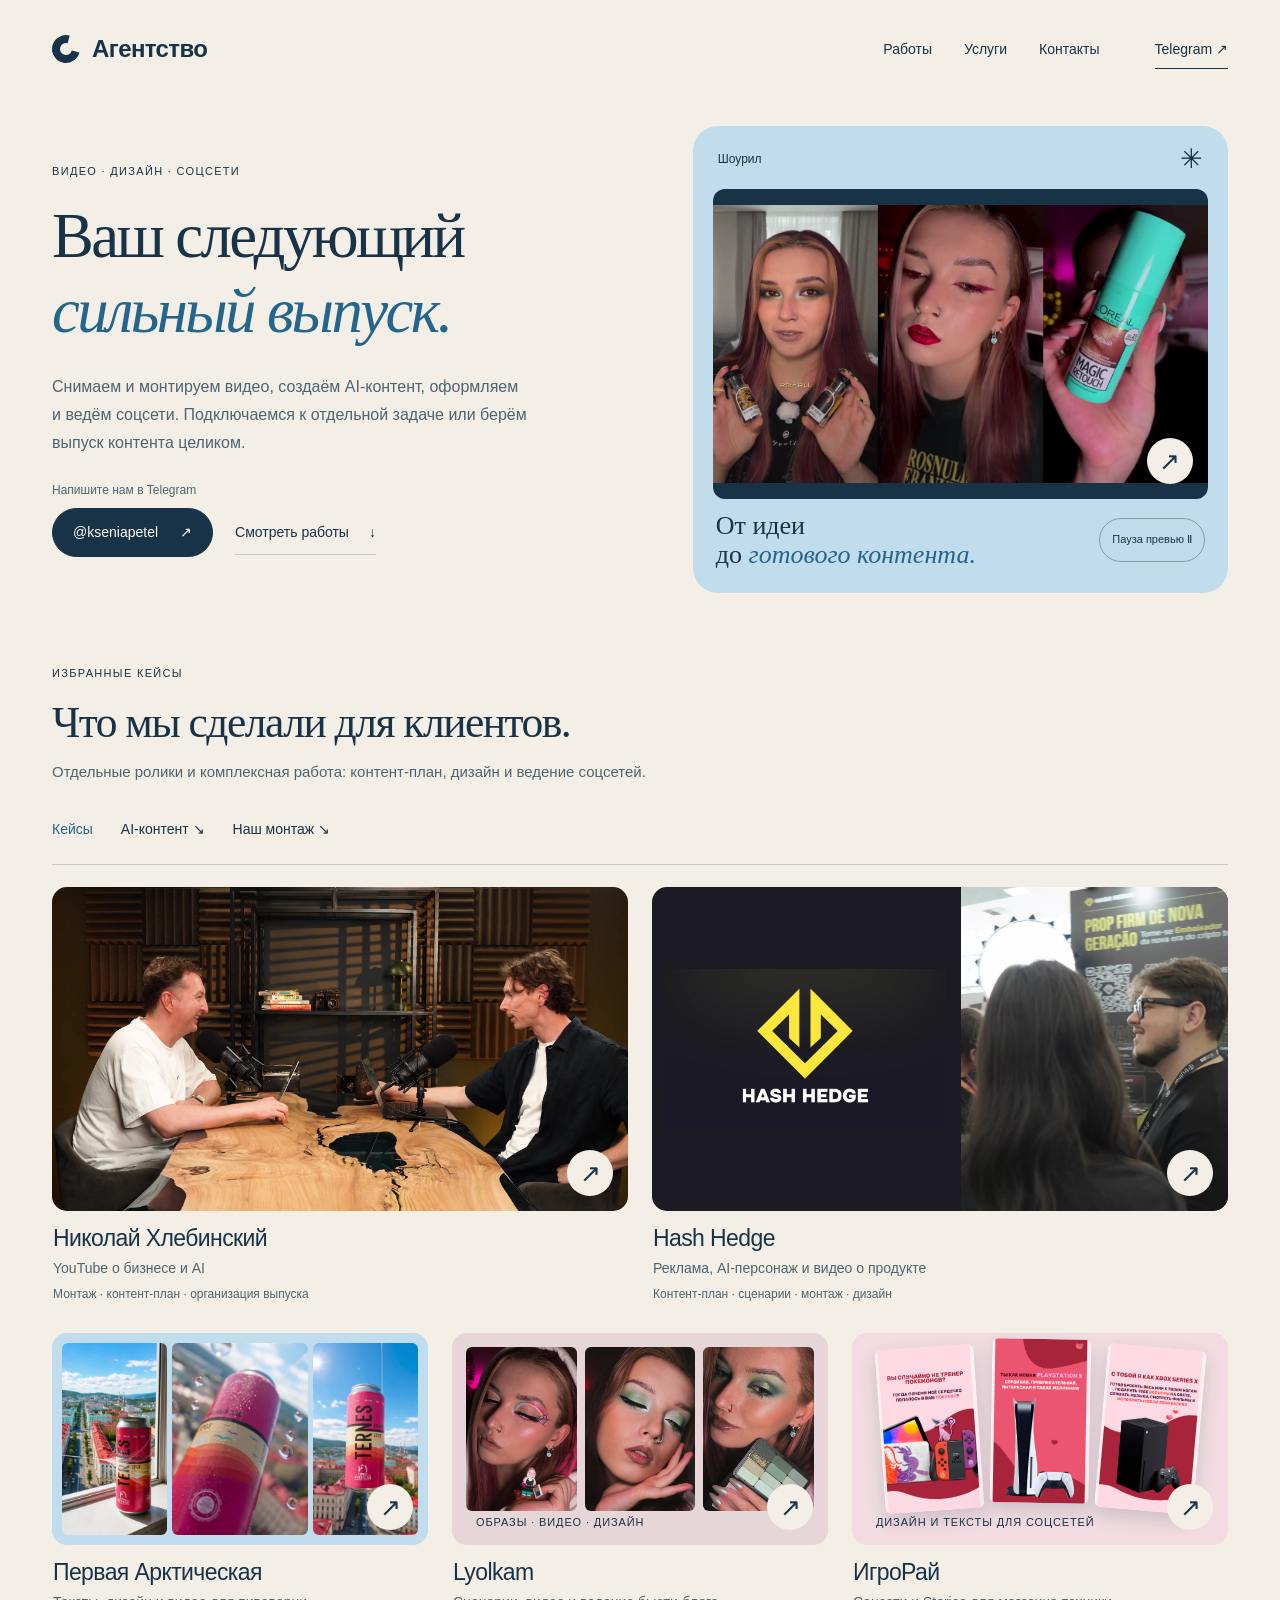
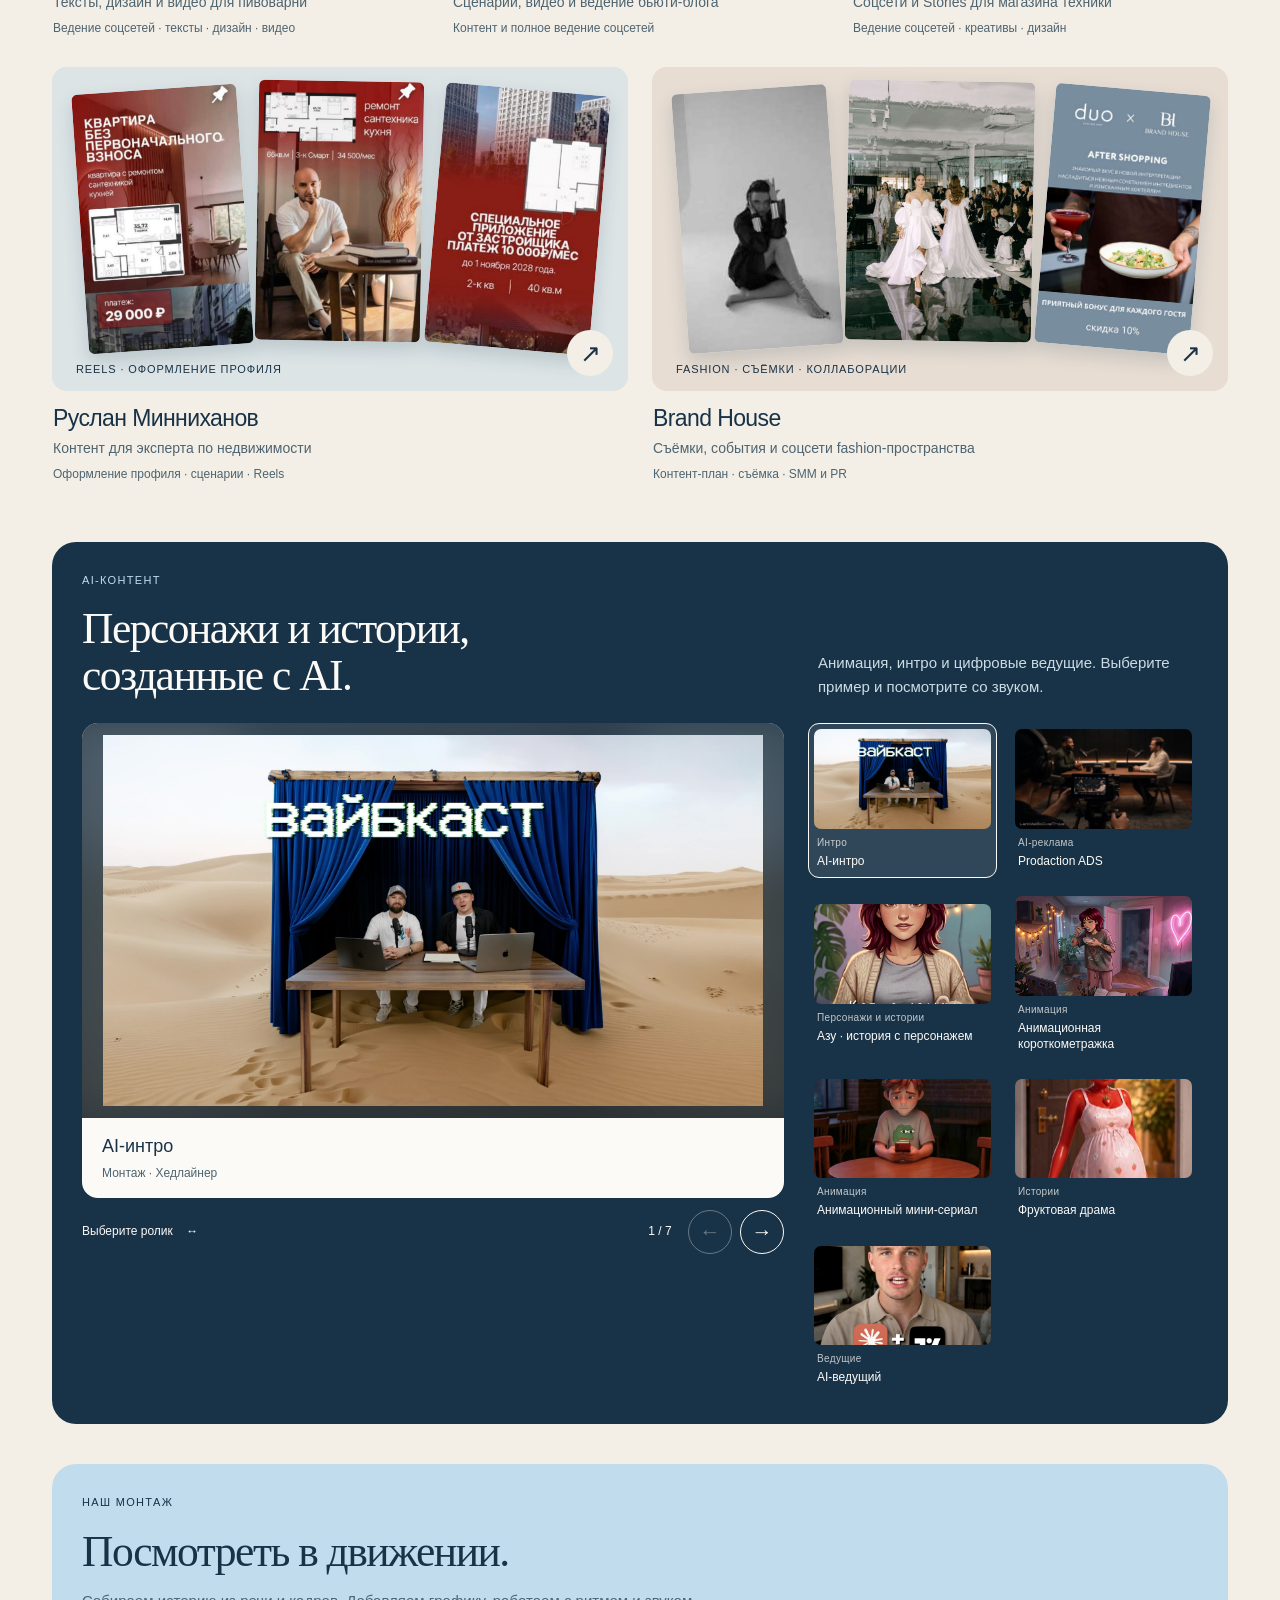
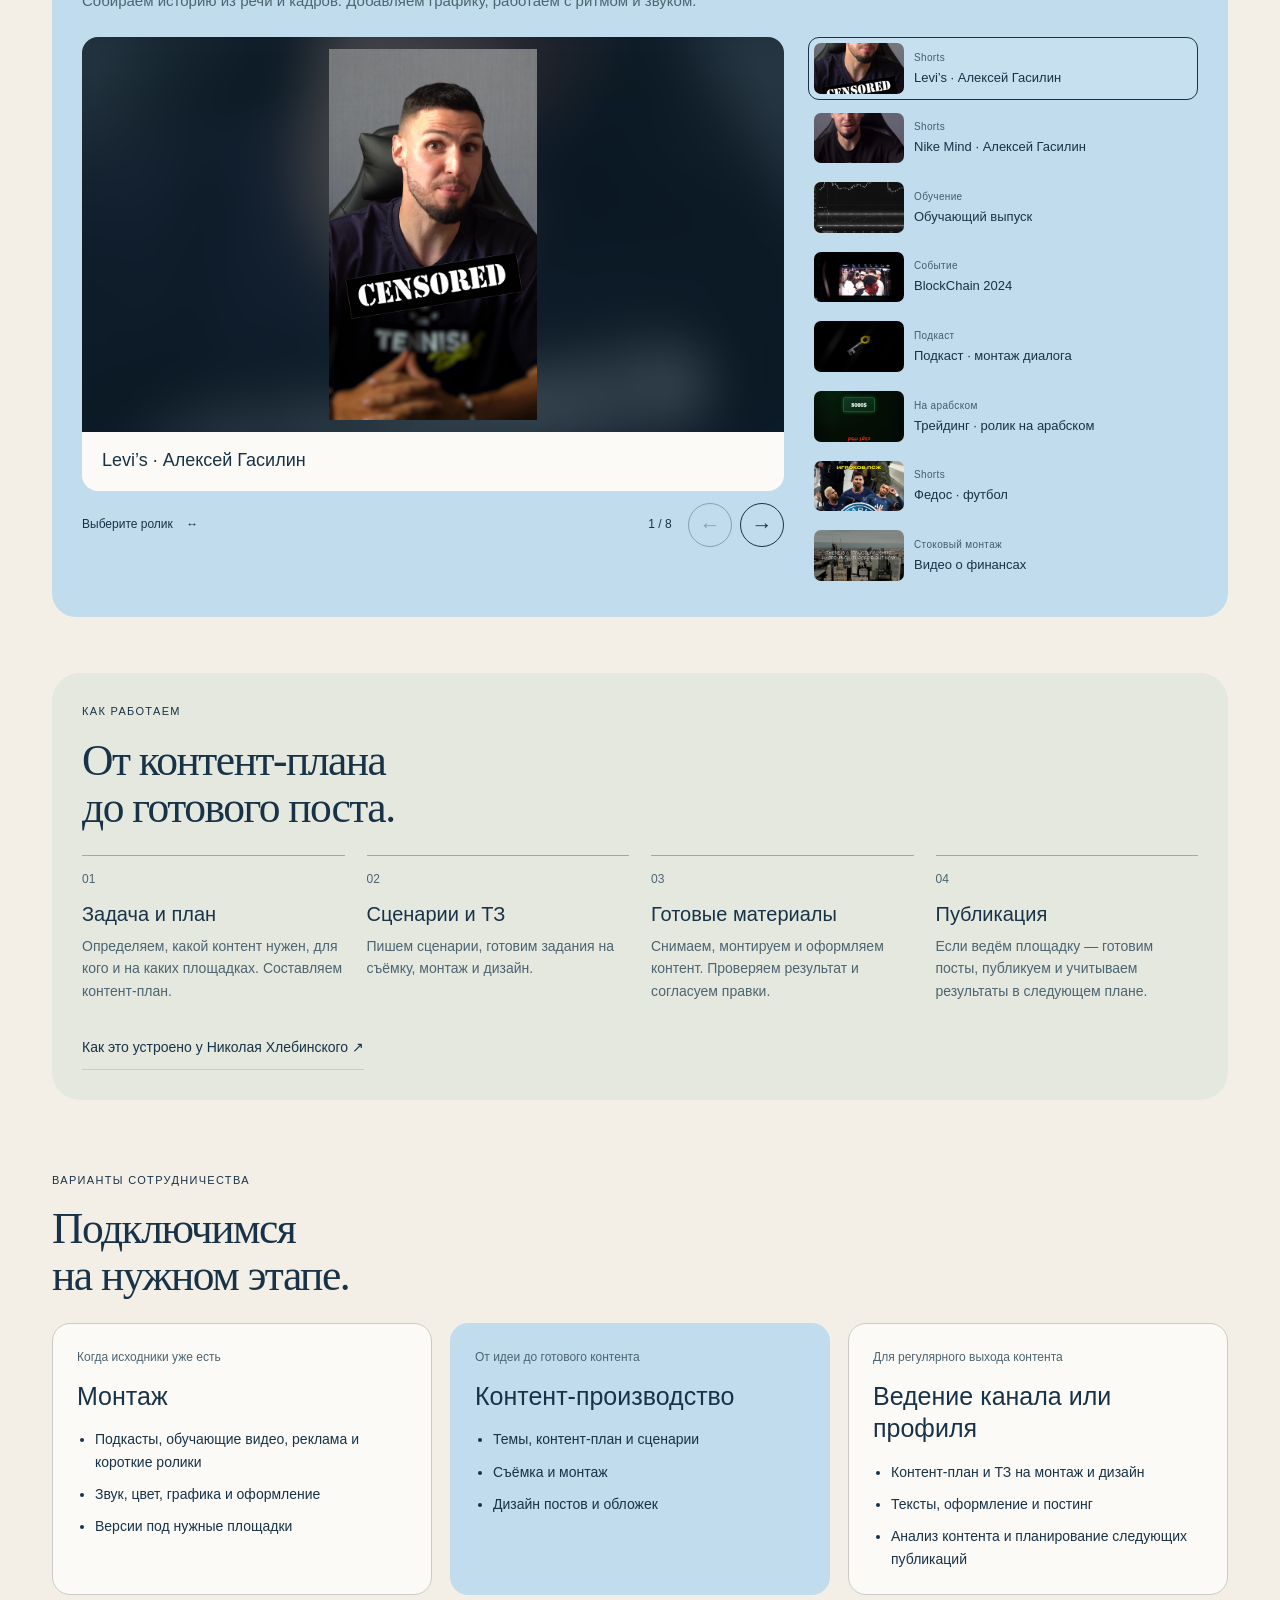
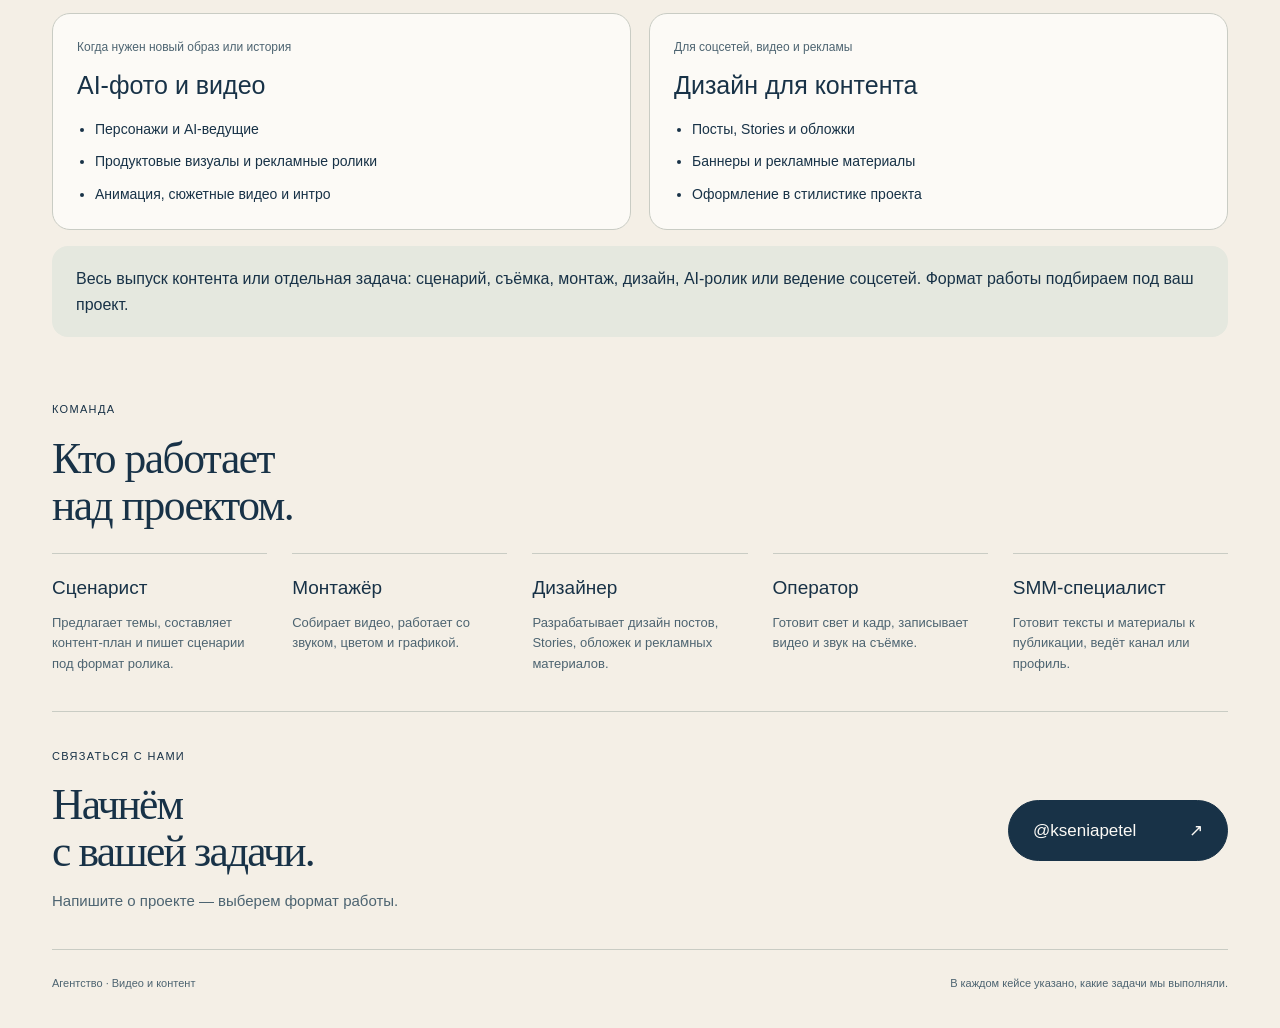
==== commit 4259f521: "Уточнить кейс Lyolkam, обновить обложки и шоурил" ====
--- a/agency/index.html
+++ b/agency/index.html
@@ -1,13 +1,13 @@
-<!doctype html><html lang="ru"><head><meta charset="utf-8"><meta name="viewport" content="width=device-width,initial-scale=1"><meta name="robots" content="noindex"><meta name="color-scheme" content="light"><title>Агентство — видео, дизайн и SMM</title><meta name="description" content="Видео, дизайн и ведение соцсетей для экспертов и брендов. Кейсы, команда и примеры работ агентства."><meta name="theme-color" content="#f4efe6"><meta name="agency-build" content="ad021fc3cb08"><link rel="canonical" href="https://igormsl.github.io/portfolio/agency/"><link rel="icon" href="data:image/svg+xml,%3Csvg xmlns='http://www.w3.org/2000/svg' viewBox='0 0 64 64'%3E%3Crect width='64' height='64' rx='16' fill='%23c1dced'/%3E%3Ccircle cx='32' cy='32' r='16' fill='none' stroke='%23183247' stroke-width='9' stroke-dasharray='82 19' transform='rotate(-35 32 32)'/%3E%3C/svg%3E"><meta property="og:type" content="website"><meta property="og:locale" content="ru_RU"><meta property="og:title" content="Агентство — видео, дизайн и SMM"><meta property="og:description" content="Видео, дизайн и ведение соцсетей для экспертов и брендов. Кейсы, команда и примеры работ агентства."><meta property="og:url" content="https://igormsl.github.io/portfolio/agency/"><meta property="og:image" content="https://igormsl.github.io/portfolio/agency/media/showreel/poster-v3.jpg"><meta property="og:image:width" content="1280"><meta property="og:image:height" content="720"><meta name="twitter:card" content="summary_large_image"><link rel="stylesheet" href="styles.css?v=ad021fc3cb08"><script src="app.js?v=ad021fc3cb08" defer></script></head><body><a class="skip" href="#projects">К работам</a><header class="topbar wrap"><a class="logo" href="#top" aria-label="Агентство — на первый экран"><span class="logo-symbol" aria-hidden="true"></span>Агентство</a><nav aria-label="Основная навигация"><a href="#projects">Работы</a><a href="#services">Услуги</a><a href="#contact">Контакты</a></nav><a class="header-cta" href="https://t.me/kseniapetel" target="_blank" rel="noopener noreferrer">Telegram ↗</a></header><main id="top"><noscript><p class="wrap">Для просмотра кейсов и видео включите JavaScript. Написать в Telegram: <a href="https://t.me/kseniapetel">@kseniapetel</a>.</p></noscript>
-<section class="hero wrap" aria-labelledby="main-title"><div class="hero-text"><span class="eyebrow">Видео · Дизайн · Соцсети</span><h1 id="main-title"><span>Ваш следующий</span><em>сильный выпуск.</em></h1><p class="hero-copy">Снимаем и монтируем видео, создаём AI-контент, оформляем и ведём соцсети. Подключаемся к отдельной задаче или берём выпуск контента целиком.</p><div class="hero-actions"><span class="contact-label">Напишите нам в Telegram</span><div class="contact-links"><a class="telegram-link" href="https://t.me/kseniapetel" target="_blank" rel="noopener noreferrer">@kseniapetel <span aria-hidden="true">↗</span></a></div><a class="text-link" href="#projects">Смотреть работы <span aria-hidden="true">↓</span></a></div></div><div class="hero-reel"><div class="reel-top"><span>Шоурил</span><span aria-hidden="true">✳</span></div><button class="reel-frame hero-film" data-video="agency-reel" data-src="media/showreel/agency-reel-v3.mp4" data-title="Шоурил агентства" aria-label="Открыть шоурил агентства"><img src="media/showreel/poster-v3.jpg" alt="Кадр из шоурила агентства" fetchpriority="high"><video id="hero-preview" class="motion-preview" data-preview="media/showreel/agency-reel-v3.mp4" muted loop playsinline preload="none" aria-hidden="true"></video><span class="round-arrow" aria-hidden="true">↗</span></button><div class="reel-bottom"><p>От идеи<br>до <em>готового контента.</em></p><button id="motion-toggle" aria-pressed="false">Включить превью</button></div></div></section>
-<section class="section wrap" id="projects" aria-labelledby="projects-title"><div class="section-head"><div><span class="eyebrow">Избранные кейсы</span><h2 id="projects-title">Что мы сделали для клиентов.</h2></div><p>Отдельные ролики и комплексная работа: контент-план, дизайн и ведение соцсетей.</p></div><nav class="work-nav" aria-label="Подборки работ"><a href="#projects" aria-current="location">Кейсы</a><a href="#ai">AI-контент ↘</a><a href="#editing">Наш монтаж ↘</a></nav><div class="beauty-feature"><div class="beauty-copy"><span class="eyebrow">Lyolkam · бьюти-контент</span><h3>Красота<br><em>в деталях.</em></h3><p>Обзоры косметики, макияж и образы. Видео, фотографии и карусели одного проекта.</p><button class="text-link" data-case="lyolkam">Весь кейс Lyolkam ↗</button></div><div class="beauty-shots" data-video-group><button class="work" data-video="shorts-beauty-1" data-src="../videos/shorts-beauty-1.mp4" data-title="Бьюти 1" aria-label="Смотреть видео: Бьюти 1"><span class="work-frame"><img src="media/intake-2026-09-13/shorts-beauty-1.jpg" alt="Бьюти 1" loading="lazy"><video class="motion-preview" data-preview="../videos/shorts-beauty-1.preview.mp4" muted loop playsinline preload="none" tabindex="-1" aria-hidden="true"></video><span class="play" aria-hidden="true">▶</span></span><span class="work-label">Бьюти 1</span></button><button class="work" data-video="shorts-beauty-2" data-src="../videos/shorts-beauty-2.mp4" data-title="Бьюти 2" aria-label="Смотреть видео: Бьюти 2"><span class="work-frame"><img src="media/intake-2026-09-13/shorts-beauty-2.jpg" alt="Бьюти 2" loading="lazy"><video class="motion-preview" data-preview="../videos/shorts-beauty-2.preview.mp4" muted loop playsinline preload="none" tabindex="-1" aria-hidden="true"></video><span class="play" aria-hidden="true">▶</span></span><span class="work-label">Бьюти 2</span></button></div></div><div class="project-grid"><article class="project-card"><button class="project-open" data-case="nikolay-khlebinskiy" aria-label="Открыть кейс: Николай Хлебинский"><div class="cover cover-nikolay-khlebinskiy"><img src="media/intake-2026-09-13/nikolay-covers-01.jpg" alt="Обложка подкаста Николая Хлебинского с Александром Серебряковым" loading="lazy"><span class="round-arrow" aria-hidden="true">↗</span></div><div class="card-body"><h3>Николай Хлебинский</h3><p>YouTube о бизнесе и AI</p><span class="role">Монтаж · контент-план · организация выпуска</span></div></button></article><article class="project-card"><button class="project-open" data-case="hash-hedge" aria-label="Открыть кейс: Hash Hedge"><div class="cover cover-hash-hedge"><div class="cover-composition composition-hash-hedge"><img src="media/intake-2026-09-13/hash-hedge-day-1.jpg" alt="" loading="lazy"><img src="../videos/event-brazil-recap.jpg" alt="" loading="lazy"><img src="media/intake-2026-09-13/hash-hedge-day-2.jpg" alt="" loading="lazy"><span class="cover-caption">Реклама · персонаж · события</span></div><span class="round-arrow" aria-hidden="true">↗</span></div><div class="card-body"><h3>Hash Hedge</h3><p>Реклама, AI-персонаж и видео о продукте</p><span class="role">Контент-план · сценарии · монтаж · дизайн</span></div></button></article><article class="project-card"><button class="project-open" data-case="ternes" aria-label="Открыть кейс: Первая Арктическая"><div class="cover cover-ternes"><div class="cover-composition composition-ternes"><img src="media/intake-2026-09-13/arctic-photos-01.jpg" alt="" loading="lazy"><img src="media/intake-2026-09-13/arctic-photos-02.jpg" alt="" loading="lazy"><span class="cover-caption">Контент для пивоварни</span></div><span class="round-arrow" aria-hidden="true">↗</span></div><div class="card-body"><h3>Первая Арктическая</h3><p>Тексты, дизайн и видео для пивоварни</p><span class="role">Ведение соцсетей · тексты · дизайн · видео</span></div></button></article><article class="project-card"><button class="project-open" data-case="lyolkam" aria-label="Открыть кейс: Lyolkam"><div class="cover cover-lyolkam"><div class="cover-composition composition-lyolkam"><img src="media/intake-2026-09-13/lyolkam-lookbook-01.jpg" alt="" loading="lazy"><img src="media/intake-2026-09-13/lyolkam-lookbook-02.jpg" alt="" loading="lazy"><img src="media/intake-2026-09-13/lyolkam-lookbook-03.jpg" alt="" loading="lazy"><span class="cover-caption">Образы · видео · дизайн</span></div><span class="round-arrow" aria-hidden="true">↗</span></div><div class="card-body"><h3>Lyolkam</h3><p>Сценарии, видео и ведение бьюти-блога</p><span class="role">Контент и полное ведение соцсетей</span></div></button></article><article class="project-card"><button class="project-open" data-case="igroray" aria-label="Открыть кейс: ИгроРай"><div class="cover cover-igroray"><div class="cover-gallery"><img src="media/showcase/igroray-03.jpg" alt="" loading="lazy"><img src="media/showcase/igroray-04.jpg" alt="" loading="lazy"><img src="media/showcase/igroray-10.jpg" alt="" loading="lazy"></div><span class="round-arrow" aria-hidden="true">↗</span></div><div class="card-body"><h3>ИгроРай</h3><p>Соцсети и Stories для магазина техники</p><span class="role">Ведение соцсетей · креативы · дизайн</span></div></button></article><article class="project-card"><button class="project-open" data-case="ruslan-minnikhanov" aria-label="Открыть кейс: Руслан Минниханов"><div class="cover cover-ruslan-minnikhanov"><div class="cover-composition composition-ruslan-minnikhanov"><img src="media/case-studies/ruslan-01.jpg" alt="" loading="lazy"><img src="media/case-studies/ruslan-02.jpg" alt="" loading="lazy"><img src="media/case-studies/ruslan-04.jpg" alt="" loading="lazy"><span class="cover-caption">Reels · оформление профиля</span></div><span class="round-arrow" aria-hidden="true">↗</span></div><div class="card-body"><h3>Руслан Минниханов</h3><p>Контент для эксперта по недвижимости</p><span class="role">Оформление профиля · сценарии · Reels</span></div></button></article><article class="project-card"><button class="project-open" data-case="brand-house" aria-label="Открыть кейс: Brand House"><div class="cover cover-brand-house"><div class="cover-composition composition-brand-house"><img src="media/case-studies/brand-house-03.jpg" alt="" loading="lazy"><img src="media/case-studies/brand-house-01.jpg" alt="" loading="lazy"><img src="media/case-studies/brand-house-02.jpg" alt="" loading="lazy"><span class="cover-caption">Fashion · съёмки · коллаборации</span></div><span class="round-arrow" aria-hidden="true">↗</span></div><div class="card-body"><h3>Brand House</h3><p>Съёмки, события и соцсети fashion-пространства</p><span class="role">Контент-план · съёмка · SMM и PR</span></div></button></article></div></section>
+<!doctype html><html lang="ru"><head><meta charset="utf-8"><meta name="viewport" content="width=device-width,initial-scale=1"><meta name="robots" content="noindex"><meta name="color-scheme" content="light"><title>Агентство — видео, дизайн и SMM</title><meta name="description" content="Видео, дизайн и ведение соцсетей для экспертов и брендов. Кейсы, команда и примеры работ агентства."><meta name="theme-color" content="#f4efe6"><meta name="agency-build" content="c5f2df0bac38"><link rel="canonical" href="https://igormsl.github.io/portfolio/agency/"><link rel="icon" href="data:image/svg+xml,%3Csvg xmlns='http://www.w3.org/2000/svg' viewBox='0 0 64 64'%3E%3Crect width='64' height='64' rx='16' fill='%23c1dced'/%3E%3Ccircle cx='32' cy='32' r='16' fill='none' stroke='%23183247' stroke-width='9' stroke-dasharray='82 19' transform='rotate(-35 32 32)'/%3E%3C/svg%3E"><meta property="og:type" content="website"><meta property="og:locale" content="ru_RU"><meta property="og:title" content="Агентство — видео, дизайн и SMM"><meta property="og:description" content="Видео, дизайн и ведение соцсетей для экспертов и брендов. Кейсы, команда и примеры работ агентства."><meta property="og:url" content="https://igormsl.github.io/portfolio/agency/"><meta property="og:image" content="https://igormsl.github.io/portfolio/agency/media/showreel/poster-v4.jpg"><meta property="og:image:width" content="1280"><meta property="og:image:height" content="720"><meta name="twitter:card" content="summary_large_image"><link rel="stylesheet" href="styles.css?v=c5f2df0bac38"><script src="app.js?v=c5f2df0bac38" defer></script></head><body><a class="skip" href="#projects">К работам</a><header class="topbar wrap"><a class="logo" href="#top" aria-label="Агентство — на первый экран"><span class="logo-symbol" aria-hidden="true"></span>Агентство</a><nav aria-label="Основная навигация"><a href="#projects">Работы</a><a href="#services">Услуги</a><a href="#contact">Контакты</a></nav><a class="header-cta" href="https://t.me/kseniapetel" target="_blank" rel="noopener noreferrer">Telegram ↗</a></header><main id="top"><noscript><p class="wrap">Для просмотра кейсов и видео включите JavaScript. Написать в Telegram: <a href="https://t.me/kseniapetel">@kseniapetel</a>.</p></noscript>
+<section class="hero wrap" aria-labelledby="main-title"><div class="hero-text"><span class="eyebrow">Видео · Дизайн · Соцсети</span><h1 id="main-title"><span>Ваш следующий</span><em>сильный выпуск.</em></h1><p class="hero-copy">Снимаем и монтируем видео, создаём AI-контент, оформляем и ведём соцсети. Подключаемся к отдельной задаче или берём выпуск контента целиком.</p><div class="hero-actions"><span class="contact-label">Напишите нам в Telegram</span><div class="contact-links"><a class="telegram-link" href="https://t.me/kseniapetel" target="_blank" rel="noopener noreferrer">@kseniapetel <span aria-hidden="true">↗</span></a></div><a class="text-link" href="#projects">Смотреть работы <span aria-hidden="true">↓</span></a></div></div><div class="hero-reel"><div class="reel-top"><span>Шоурил</span><span aria-hidden="true">✳</span></div><button class="reel-frame hero-film" data-video="agency-reel" data-src="media/showreel/agency-reel-v4.mp4" data-title="Шоурил агентства" aria-label="Открыть шоурил агентства"><img src="media/showreel/poster-v4.jpg" alt="Кадр из шоурила агентства" fetchpriority="high"><video id="hero-preview" class="motion-preview" data-preview="media/showreel/agency-reel-v4.mp4" muted loop playsinline preload="none" aria-hidden="true"></video><span class="round-arrow" aria-hidden="true">↗</span></button><div class="reel-bottom"><p>От идеи<br>до <em>готового контента.</em></p><button id="motion-toggle" aria-pressed="false">Включить превью</button></div></div></section>
+<section class="section wrap" id="projects" aria-labelledby="projects-title"><div class="section-head"><div><span class="eyebrow">Избранные кейсы</span><h2 id="projects-title">Что мы сделали для клиентов.</h2></div><p>Отдельные ролики и комплексная работа: контент-план, дизайн и ведение соцсетей.</p></div><nav class="work-nav" aria-label="Подборки работ"><a href="#projects" aria-current="location">Кейсы</a><a href="#ai">AI-контент ↘</a><a href="#editing">Наш монтаж ↘</a></nav><div class="project-grid"><article class="project-card"><button class="project-open" data-case="nikolay-khlebinskiy" aria-label="Открыть кейс: Николай Хлебинский"><div class="cover cover-nikolay-khlebinskiy"><div class="cover-frames frames-still"><img src="media/case-covers-v2/nikolay-studio.jpg" alt="Николай Хлебинский — кадр из работы" loading="lazy"></div><span class="round-arrow" aria-hidden="true">↗</span></div><div class="card-body"><h3>Николай Хлебинский</h3><p>YouTube о бизнесе и AI</p><span class="role">Монтаж · контент-план · организация выпуска</span></div></button></article><article class="project-card"><button class="project-open" data-case="hash-hedge" aria-label="Открыть кейс: Hash Hedge"><div class="cover cover-hash-hedge"><div class="cover-frames frames-brand-event"><img src="media/case-covers-v2/hash-brand.jpg" alt="Hash Hedge — кадр из работы" loading="lazy"><img src="media/case-covers-v2/hash-event.jpg" alt="" loading="lazy"></div><span class="round-arrow" aria-hidden="true">↗</span></div><div class="card-body"><h3>Hash Hedge</h3><p>Реклама, AI-персонаж и видео о продукте</p><span class="role">Контент-план · сценарии · монтаж · дизайн</span></div></button></article><article class="project-card"><button class="project-open" data-case="ternes" aria-label="Открыть кейс: Первая Арктическая"><div class="cover cover-ternes"><div class="cover-frames frames-product-film"><img src="media/case-covers-v2/arctic-city.jpg" alt="Первая Арктическая — кадр из работы" loading="lazy"><img src="media/case-covers-v2/arctic-detail.jpg" alt="" loading="lazy"><img src="media/case-covers-v2/arctic-finale.jpg" alt="" loading="lazy"></div><span class="round-arrow" aria-hidden="true">↗</span></div><div class="card-body"><h3>Первая Арктическая</h3><p>Тексты, дизайн и видео для пивоварни</p><span class="role">Ведение соцсетей · тексты · дизайн · видео</span></div></button></article><article class="project-card"><button class="project-open" data-case="lyolkam" aria-label="Открыть кейс: Lyolkam"><div class="cover cover-lyolkam"><div class="cover-composition composition-lyolkam"><img src="media/intake-2026-09-13/lyolkam-lookbook-01.jpg" alt="" loading="lazy"><img src="media/intake-2026-09-13/lyolkam-lookbook-02.jpg" alt="" loading="lazy"><img src="media/intake-2026-09-13/lyolkam-lookbook-03.jpg" alt="" loading="lazy"><span class="cover-caption">Образы · видео · дизайн</span></div><span class="round-arrow" aria-hidden="true">↗</span></div><div class="card-body"><h3>Lyolkam</h3><p>Сценарии, видео и ведение бьюти-блога</p><span class="role">Контент и полное ведение соцсетей</span></div></button></article><article class="project-card"><button class="project-open" data-case="igroray" aria-label="Открыть кейс: ИгроРай"><div class="cover cover-igroray"><div class="cover-composition composition-igroray"><img src="media/showcase/igroray-03.jpg" alt="" loading="lazy"><img src="media/showcase/igroray-04.jpg" alt="" loading="lazy"><img src="media/showcase/igroray-05.jpg" alt="" loading="lazy"><span class="cover-caption">Дизайн и тексты для соцсетей</span></div><span class="round-arrow" aria-hidden="true">↗</span></div><div class="card-body"><h3>ИгроРай</h3><p>Соцсети и Stories для магазина техники</p><span class="role">Ведение соцсетей · креативы · дизайн</span></div></button></article><article class="project-card"><button class="project-open" data-case="ruslan-minnikhanov" aria-label="Открыть кейс: Руслан Минниханов"><div class="cover cover-ruslan-minnikhanov"><div class="cover-composition composition-ruslan-minnikhanov"><img src="media/case-studies/ruslan-01.jpg" alt="" loading="lazy"><img src="media/case-studies/ruslan-02.jpg" alt="" loading="lazy"><img src="media/case-studies/ruslan-04.jpg" alt="" loading="lazy"><span class="cover-caption">Reels · оформление профиля</span></div><span class="round-arrow" aria-hidden="true">↗</span></div><div class="card-body"><h3>Руслан Минниханов</h3><p>Контент для эксперта по недвижимости</p><span class="role">Оформление профиля · сценарии · Reels</span></div></button></article><article class="project-card"><button class="project-open" data-case="brand-house" aria-label="Открыть кейс: Brand House"><div class="cover cover-brand-house"><div class="cover-composition composition-brand-house"><img src="media/case-studies/brand-house-03.jpg" alt="" loading="lazy"><img src="media/case-studies/brand-house-01.jpg" alt="" loading="lazy"><img src="media/case-studies/brand-house-02.jpg" alt="" loading="lazy"><span class="cover-caption">Fashion · съёмки · коллаборации</span></div><span class="round-arrow" aria-hidden="true">↗</span></div><div class="card-body"><h3>Brand House</h3><p>Съёмки, события и соцсети fashion-пространства</p><span class="role">Контент-план · съёмка · SMM и PR</span></div></button></article></div></section>
 <section class="section wrap collection ai-section" id="ai" aria-labelledby="ai-title"><div class="collection-panel"><div class="section-head"><div><span class="eyebrow">AI-контент</span><h2 id="ai-title">Персонажи и истории,<br>созданные с AI.</h2></div><p>Анимация, интро и цифровые ведущие. Выберите пример и посмотрите со звуком.</p></div><div class="screening carousel video-carousel" data-carousel data-screening><div class="screen-main"><div id="ai-screen" class="carousel-track screening-track" tabindex="0" role="region" aria-label="AI-контент"><button class="work" data-video="ai-intro-headliners" data-src="../videos/ai-intro-headliners.mp4" data-title="AI-интро" aria-label="Смотреть видео: AI-интро"><span class="work-frame"><img class="ambient" src="../videos/ai-intro-headliners.jpg" alt="" loading="lazy" aria-hidden="true"><img src="../videos/ai-intro-headliners.jpg" alt="AI-интро" loading="lazy"><video class="motion-preview" data-preview="../videos/ai-intro-headliners.preview.mp4" muted loop playsinline preload="none" tabindex="-1" aria-hidden="true"></video><span class="play" aria-hidden="true">▶</span></span><span class="work-label">AI-интро</span><span class="work-credit">Монтаж · Хедлайнер</span></button><button class="work" data-video="production-ads" data-src="media/intake-2026-09-13/production-ads.mp4" data-title="Prodaction ADS" aria-label="Смотреть видео: Prodaction ADS"><span class="work-frame"><img class="ambient" src="media/intake-2026-09-13/production-ads.jpg" alt="" loading="lazy" aria-hidden="true"><img src="media/intake-2026-09-13/production-ads.jpg" alt="Prodaction ADS" loading="lazy"><video class="motion-preview" data-preview="media/intake-2026-09-13/production-ads.preview.mp4" muted loop playsinline preload="none" tabindex="-1" aria-hidden="true"></video><span class="play" aria-hidden="true">▶</span></span><span class="work-label">Prodaction ADS</span><span class="work-credit">AI-контент</span></button><button class="work" data-video="ai-mom-azu" data-src="../videos/ai-mom-azu.mp4" data-title="Азу · история с персонажем" aria-label="Смотреть видео: Азу · история с персонажем"><span class="work-frame"><img class="ambient" src="../videos/ai-mom-azu.jpg" alt="" loading="lazy" aria-hidden="true"><img src="../videos/ai-mom-azu.jpg" alt="Азу · история с персонажем" loading="lazy"><video class="motion-preview" data-preview="../videos/ai-mom-azu.preview.mp4" muted loop playsinline preload="none" tabindex="-1" aria-hidden="true"></video><span class="play" aria-hidden="true">▶</span></span><span class="work-label">Азу · история с персонажем</span><span class="work-credit">Сценарий и монтаж · Мамина неделька</span></button><button class="work" data-video="ai-cartoon-2" data-src="../videos/ai-cartoon-2.mp4" data-title="Анимационная короткометражка" aria-label="Смотреть видео: Анимационная короткометражка"><span class="work-frame"><img class="ambient" src="../videos/ai-cartoon-2.jpg" alt="" loading="lazy" aria-hidden="true"><img src="../videos/ai-cartoon-2.jpg" alt="Анимационная короткометражка" loading="lazy"><video class="motion-preview" data-preview="../videos/ai-cartoon-2.preview.mp4" muted loop playsinline preload="none" tabindex="-1" aria-hidden="true"></video><span class="play" aria-hidden="true">▶</span></span><span class="work-label">Анимационная короткометражка</span><span class="work-credit">Сценарий и монтаж · Мамина неделька</span></button><button class="work" data-video="ai-cartoon" data-src="../videos/ai-cartoon.mp4" data-title="Анимационный мини-сериал" aria-label="Смотреть видео: Анимационный мини-сериал"><span class="work-frame"><img class="ambient" src="../videos/ai-cartoon.jpg" alt="" loading="lazy" aria-hidden="true"><img src="../videos/ai-cartoon.jpg" alt="Анимационный мини-сериал" loading="lazy"><video class="motion-preview" data-preview="../videos/ai-cartoon.preview.mp4" muted loop playsinline preload="none" tabindex="-1" aria-hidden="true"></video><span class="play" aria-hidden="true">▶</span></span><span class="work-label">Анимационный мини-сериал</span><span class="work-credit">Создание AI-контента</span></button><button class="work" data-video="ai-fruit-drama" data-src="../videos/ai-fruit-drama.mp4" data-title="Фруктовая драма" aria-label="Смотреть видео: Фруктовая драма"><span class="work-frame"><img class="ambient" src="../videos/ai-fruit-drama.jpg" alt="" loading="lazy" aria-hidden="true"><img src="../videos/ai-fruit-drama.jpg" alt="Фруктовая драма" loading="lazy"><video class="motion-preview" data-preview="../videos/ai-fruit-drama.preview.mp4" muted loop playsinline preload="none" tabindex="-1" aria-hidden="true"></video><span class="play" aria-hidden="true">▶</span></span><span class="work-label">Фруктовая драма</span><span class="work-credit">Создание AI-контента</span></button><button class="work" data-video="ai-generation" data-src="../videos/ai-generation.mp4" data-title="AI-ведущий" aria-label="Смотреть видео: AI-ведущий"><span class="work-frame"><img class="ambient" src="../videos/ai-generation.jpg" alt="" loading="lazy" aria-hidden="true"><img src="../videos/ai-generation.jpg" alt="AI-ведущий" loading="lazy"><video class="motion-preview" data-preview="../videos/ai-generation.preview.mp4" muted loop playsinline preload="none" tabindex="-1" aria-hidden="true"></video><span class="play" aria-hidden="true">▶</span></span><span class="work-label">AI-ведущий</span><span class="work-credit">AI-ведущий</span></button></div><div class="screen-toolbar"><span class="screen-hint">Выберите ролик <span aria-hidden="true">↔</span></span><div class="carousel-controls"><span data-carousel-count aria-live="polite"></span><button data-step="-1" aria-label="Предыдущая работа">←</button><button data-step="1" aria-label="Следующая работа">→</button></div></div></div><div class="playlist" aria-label="Выбор ролика"><button class="playlist-item" data-select-work="0" aria-controls="ai-screen" aria-pressed="true" aria-label="Выбрать: AI-интро"><span class="playlist-image"><img src="../videos/ai-intro-headliners.jpg" alt="" loading="lazy"><span aria-hidden="true">▶</span></span><span class="playlist-copy"><small>Интро</small><span>AI-интро</span></span></button><button class="playlist-item" data-select-work="1" aria-controls="ai-screen" aria-pressed="false" aria-label="Выбрать: Prodaction ADS"><span class="playlist-image"><img src="media/intake-2026-09-13/production-ads.jpg" alt="" loading="lazy"><span aria-hidden="true">▶</span></span><span class="playlist-copy"><small>AI-реклама</small><span>Prodaction ADS</span></span></button><button class="playlist-item" data-select-work="2" aria-controls="ai-screen" aria-pressed="false" aria-label="Выбрать: Азу · история с персонажем"><span class="playlist-image"><img src="../videos/ai-mom-azu.jpg" alt="" loading="lazy"><span aria-hidden="true">▶</span></span><span class="playlist-copy"><small>Персонажи и истории</small><span>Азу · история с персонажем</span></span></button><button class="playlist-item" data-select-work="3" aria-controls="ai-screen" aria-pressed="false" aria-label="Выбрать: Анимационная короткометражка"><span class="playlist-image"><img src="../videos/ai-cartoon-2.jpg" alt="" loading="lazy"><span aria-hidden="true">▶</span></span><span class="playlist-copy"><small>Анимация</small><span>Анимационная короткометражка</span></span></button><button class="playlist-item" data-select-work="4" aria-controls="ai-screen" aria-pressed="false" aria-label="Выбрать: Анимационный мини-сериал"><span class="playlist-image"><img src="../videos/ai-cartoon.jpg" alt="" loading="lazy"><span aria-hidden="true">▶</span></span><span class="playlist-copy"><small>Анимация</small><span>Анимационный мини-сериал</span></span></button><button class="playlist-item" data-select-work="5" aria-controls="ai-screen" aria-pressed="false" aria-label="Выбрать: Фруктовая драма"><span class="playlist-image"><img src="../videos/ai-fruit-drama.jpg" alt="" loading="lazy"><span aria-hidden="true">▶</span></span><span class="playlist-copy"><small>Истории</small><span>Фруктовая драма</span></span></button><button class="playlist-item" data-select-work="6" aria-controls="ai-screen" aria-pressed="false" aria-label="Выбрать: AI-ведущий"><span class="playlist-image"><img src="../videos/ai-generation.jpg" alt="" loading="lazy"><span aria-hidden="true">▶</span></span><span class="playlist-copy"><small>Ведущие</small><span>AI-ведущий</span></span></button></div></div></div></section>
 <section class="section wrap collection editing-section" id="editing" aria-labelledby="editing-title"><div class="collection-panel"><div class="section-head"><div><span class="eyebrow">Наш монтаж</span><h2 id="editing-title">Посмотреть в движении.</h2></div><p>Собираем историю из речи и кадров. Добавляем графику, работаем с ритмом и звуком.</p></div><div class="screening carousel video-carousel" data-carousel data-screening><div class="screen-main"><div id="editing-screen" class="carousel-track screening-track" tabindex="0" role="region" aria-label="Наш монтаж"><button class="work" data-video="shorts-levis" data-src="../videos/shorts-levis.mp4" data-title="Levi’s · Алексей Гасилин" aria-label="Смотреть видео: Levi’s · Алексей Гасилин"><span class="work-frame"><img class="ambient" src="../videos/shorts-levis.jpg" alt="" loading="lazy" aria-hidden="true"><img src="../videos/shorts-levis.jpg" alt="Levi’s · Алексей Гасилин" loading="lazy"><video class="motion-preview" data-preview="../videos/shorts-levis.preview.mp4" muted loop playsinline preload="none" tabindex="-1" aria-hidden="true"></video><span class="play" aria-hidden="true">▶</span></span><span class="work-label">Levi’s · Алексей Гасилин</span></button><button class="work" data-video="shorts-nike-mind" data-src="../videos/shorts-nike-mind.mp4" data-title="Nike Mind · Алексей Гасилин" aria-label="Смотреть видео: Nike Mind · Алексей Гасилин"><span class="work-frame"><img class="ambient" src="../videos/shorts-nike-mind.jpg" alt="" loading="lazy" aria-hidden="true"><img src="../videos/shorts-nike-mind.jpg" alt="Nike Mind · Алексей Гасилин" loading="lazy"><video class="motion-preview" data-preview="../videos/shorts-nike-mind.preview.mp4" muted loop playsinline preload="none" tabindex="-1" aria-hidden="true"></video><span class="play" aria-hidden="true">▶</span></span><span class="work-label">Nike Mind · Алексей Гасилин</span></button><button class="work" data-video="edu-trading-motion" data-src="../videos/edu-trading-motion.mp4" data-title="Обучающий выпуск" aria-label="Смотреть видео: Обучающий выпуск"><span class="work-frame"><img class="ambient" src="../videos/edu-trading-motion.jpg" alt="" loading="lazy" aria-hidden="true"><img src="../videos/edu-trading-motion.jpg" alt="Обучающий выпуск" loading="lazy"><video class="motion-preview" data-preview="../videos/edu-trading-motion.preview.mp4" muted loop playsinline preload="none" tabindex="-1" aria-hidden="true"></video><span class="play" aria-hidden="true">▶</span></span><span class="work-label">Обучающий выпуск</span></button><button class="work" data-video="event-blockchain-dubai" data-src="../videos/event-blockchain-dubai.mp4" data-title="BlockChain 2024" aria-label="Смотреть видео: BlockChain 2024"><span class="work-frame"><img class="ambient" src="../videos/event-blockchain-dubai.jpg" alt="" loading="lazy" aria-hidden="true"><img src="../videos/event-blockchain-dubai.jpg" alt="BlockChain 2024" loading="lazy"><video class="motion-preview" data-preview="../videos/event-blockchain-dubai.preview.mp4" muted loop playsinline preload="none" tabindex="-1" aria-hidden="true"></video><span class="play" aria-hidden="true">▶</span></span><span class="work-label">BlockChain 2024</span></button><button class="work" data-video="podcast-editing-01" data-src="media/podcast-editing-01.mp4" data-title="Подкаст · монтаж диалога" aria-label="Смотреть видео: Подкаст · монтаж диалога"><span class="work-frame"><img class="ambient" src="media/podcast-editing-01.jpg" alt="" loading="lazy" aria-hidden="true"><img src="media/podcast-editing-01.jpg" alt="Подкаст · монтаж диалога" loading="lazy"><video class="motion-preview" data-preview="media/podcast-editing-01.preview.mp4" muted loop playsinline preload="none" tabindex="-1" aria-hidden="true"></video><span class="play" aria-hidden="true">▶</span></span><span class="work-label">Подкаст · монтаж диалога</span></button><button class="work" data-video="arabic-editing-01" data-src="media/arabic-editing-01.mp4" data-title="Трейдинг · ролик на арабском" aria-label="Смотреть видео: Трейдинг · ролик на арабском"><span class="work-frame"><img class="ambient" src="media/arabic-editing-01.jpg" alt="" loading="lazy" aria-hidden="true"><img src="media/arabic-editing-01.jpg" alt="Трейдинг · ролик на арабском" loading="lazy"><video class="motion-preview" data-preview="media/arabic-editing-01.preview.mp4" muted loop playsinline preload="none" tabindex="-1" aria-hidden="true"></video><span class="play" aria-hidden="true">▶</span></span><span class="work-label">Трейдинг · ролик на арабском</span></button><button class="work" data-video="shorts-fedos-football" data-src="../videos/shorts-fedos-football.mp4" data-title="Федос · футбол" aria-label="Смотреть видео: Федос · футбол"><span class="work-frame"><img class="ambient" src="../videos/shorts-fedos-football.jpg" alt="" loading="lazy" aria-hidden="true"><img src="../videos/shorts-fedos-football.jpg" alt="Федос · футбол" loading="lazy"><video class="motion-preview" data-preview="../videos/shorts-fedos-football.preview.mp4" muted loop playsinline preload="none" tabindex="-1" aria-hidden="true"></video><span class="play" aria-hidden="true">▶</span></span><span class="work-label">Федос · футбол</span></button><button class="work" data-video="stock-voiceover" data-src="../videos/stock-voiceover.mp4" data-title="Видео о финансах" aria-label="Смотреть видео: Видео о финансах"><span class="work-frame"><img class="ambient" src="../videos/stock-voiceover.jpg" alt="" loading="lazy" aria-hidden="true"><img src="../videos/stock-voiceover.jpg" alt="Видео о финансах" loading="lazy"><video class="motion-preview" data-preview="../videos/stock-voiceover.preview.mp4" muted loop playsinline preload="none" tabindex="-1" aria-hidden="true"></video><span class="play" aria-hidden="true">▶</span></span><span class="work-label">Видео о финансах</span></button></div><div class="screen-toolbar"><span class="screen-hint">Выберите ролик <span aria-hidden="true">↔</span></span><div class="carousel-controls"><span data-carousel-count aria-live="polite"></span><button data-step="-1" aria-label="Предыдущая работа">←</button><button data-step="1" aria-label="Следующая работа">→</button></div></div></div><div class="playlist" aria-label="Выбор ролика"><button class="playlist-item" data-select-work="0" aria-controls="editing-screen" aria-pressed="true" aria-label="Выбрать: Levi’s · Алексей Гасилин"><span class="playlist-image"><img src="../videos/shorts-levis.jpg" alt="" loading="lazy"><span aria-hidden="true">▶</span></span><span class="playlist-copy"><small>Shorts</small><span>Levi’s · Алексей Гасилин</span></span></button><button class="playlist-item" data-select-work="1" aria-controls="editing-screen" aria-pressed="false" aria-label="Выбрать: Nike Mind · Алексей Гасилин"><span class="playlist-image"><img src="../videos/shorts-nike-mind.jpg" alt="" loading="lazy"><span aria-hidden="true">▶</span></span><span class="playlist-copy"><small>Shorts</small><span>Nike Mind · Алексей Гасилин</span></span></button><button class="playlist-item" data-select-work="2" aria-controls="editing-screen" aria-pressed="false" aria-label="Выбрать: Обучающий выпуск"><span class="playlist-image"><img src="../videos/edu-trading-motion.jpg" alt="" loading="lazy"><span aria-hidden="true">▶</span></span><span class="playlist-copy"><small>Обучение</small><span>Обучающий выпуск</span></span></button><button class="playlist-item" data-select-work="3" aria-controls="editing-screen" aria-pressed="false" aria-label="Выбрать: BlockChain 2024"><span class="playlist-image"><img src="../videos/event-blockchain-dubai.jpg" alt="" loading="lazy"><span aria-hidden="true">▶</span></span><span class="playlist-copy"><small>Событие</small><span>BlockChain 2024</span></span></button><button class="playlist-item" data-select-work="4" aria-controls="editing-screen" aria-pressed="false" aria-label="Выбрать: Подкаст · монтаж диалога"><span class="playlist-image"><img src="media/podcast-editing-01.jpg" alt="" loading="lazy"><span aria-hidden="true">▶</span></span><span class="playlist-copy"><small>Подкаст</small><span>Подкаст · монтаж диалога</span></span></button><button class="playlist-item" data-select-work="5" aria-controls="editing-screen" aria-pressed="false" aria-label="Выбрать: Трейдинг · ролик на арабском"><span class="playlist-image"><img src="media/arabic-editing-01.jpg" alt="" loading="lazy"><span aria-hidden="true">▶</span></span><span class="playlist-copy"><small>На арабском</small><span>Трейдинг · ролик на арабском</span></span></button><button class="playlist-item" data-select-work="6" aria-controls="editing-screen" aria-pressed="false" aria-label="Выбрать: Федос · футбол"><span class="playlist-image"><img src="../videos/shorts-fedos-football.jpg" alt="" loading="lazy"><span aria-hidden="true">▶</span></span><span class="playlist-copy"><small>Shorts</small><span>Федос · футбол</span></span></button><button class="playlist-item" data-select-work="7" aria-controls="editing-screen" aria-pressed="false" aria-label="Выбрать: Видео о финансах"><span class="playlist-image"><img src="../videos/stock-voiceover.jpg" alt="" loading="lazy"><span aria-hidden="true">▶</span></span><span class="playlist-copy"><small>Стоковый монтаж</small><span>Видео о финансах</span></span></button></div></div></div></section>
 <section class="section wrap" id="operations" aria-labelledby="process-title"><div class="process-panel"><div class="section-head"><div><span class="eyebrow">Как работаем</span><h2 id="process-title">От контент-плана<br>до готового поста.</h2></div></div><ol class="process-grid"><li><h3>Задача и план</h3><p>Определяем, какой контент нужен, для кого и на каких площадках. Составляем контент-план.</p></li><li><h3>Сценарии и ТЗ</h3><p>Пишем сценарии, готовим задания на съёмку, монтаж и дизайн.</p></li><li><h3>Готовые материалы</h3><p>Снимаем, монтируем и оформляем контент. Проверяем результат и согласуем правки.</p></li><li><h3>Публикация</h3><p>Если ведём площадку — готовим посты, публикуем и учитываем результаты в следующем плане.</p></li></ol><button class="text-link" data-case="nikolay-khlebinskiy">Как это устроено у Николая Хлебинского ↗</button></div></section>
 <section class="section wrap" id="services" aria-labelledby="services-title"><div class="section-head"><div><span class="eyebrow">Варианты сотрудничества</span><h2 id="services-title">Подключимся<br>на нужном этапе.</h2></div></div><div class="service-grid"><article class="service"><span class="service-for">Когда исходники уже есть</span><h3>Монтаж</h3><ul><li>Подкасты, обучающие видео, реклама и короткие ролики</li><li>Звук, цвет, графика и оформление</li><li>Версии под нужные площадки</li></ul></article><article class="service"><span class="service-for">От идеи до готового контента</span><h3>Контент-производство</h3><ul><li>Темы, контент-план и сценарии</li><li>Съёмка и монтаж</li><li>Дизайн постов и обложек</li></ul></article><article class="service"><span class="service-for">Для регулярного выхода контента</span><h3>Ведение канала или профиля</h3><ul><li>Контент-план и ТЗ на монтаж и дизайн</li><li>Тексты, оформление и постинг</li><li>Анализ контента и планирование следующих публикаций</li></ul></article><article class="service"><span class="service-for">Когда нужен новый образ или история</span><h3>AI-фото и видео</h3><ul><li>Персонажи и AI-ведущие</li><li>Продуктовые визуалы и рекламные ролики</li><li>Анимация, сюжетные видео и интро</li></ul></article><article class="service"><span class="service-for">Для соцсетей, видео и рекламы</span><h3>Дизайн для контента</h3><ul><li>Посты, Stories и обложки</li><li>Баннеры и рекламные материалы</li><li>Оформление в стилистике проекта</li></ul></article></div><p class="service-note">Весь выпуск контента или отдельная задача: сценарий, съёмка, монтаж, дизайн, AI-ролик или ведение соцсетей. Формат работы подбираем под ваш проект.</p></section>
 <section class="section wrap team" id="team" aria-labelledby="team-title"><div class="section-head"><div><span class="eyebrow">Команда</span><h2 id="team-title">Кто работает<br>над проектом.</h2></div></div><div class="team-grid"><article class="person"><h3>Сценарист</h3><p>Предлагает темы, составляет контент-план и пишет сценарии под формат ролика.</p></article><article class="person"><h3>Монтажёр</h3><p>Собирает видео, работает со звуком, цветом и графикой.</p></article><article class="person"><h3>Дизайнер</h3><p>Разрабатывает дизайн постов, Stories, обложек и рекламных материалов.</p></article><article class="person"><h3>Оператор</h3><p>Готовит свет и кадр, записывает видео и звук на съёмке.</p></article><article class="person"><h3>SMM-специалист</h3><p>Готовит тексты и материалы к публикации, ведёт канал или профиль.</p></article></div></section>
 <div class="wrap"><section id="contact" class="contact"><div><span class="eyebrow">Связаться с нами</span><h2>Начнём<br>с вашей задачи.</h2><p>Напишите о проекте — выберем формат работы.</p></div><div class="contact-links"><a class="telegram-link" href="https://t.me/kseniapetel" target="_blank" rel="noopener noreferrer">@kseniapetel <span aria-hidden="true">↗</span></a></div></section><footer><span>Агентство · Видео и контент</span><p>В каждом кейсе указано, какие задачи мы выполняли.</p></footer></div></main>
-<template id="case-nikolay-khlebinskiy"><header class="detail-head detail-featured"><span class="eyebrow">Монтаж · контент-план · организация выпуска</span><h2>Николай Хлебинский</h2><p class="detail-lead">Подкасты, соло-выпуски и Shorts для YouTube-канала о бизнесе и AI.</p></header><nav class="case-nav" aria-label="Разделы кейса"><button data-case-jump="nikolay-khlebinskiy-video-0">Подкасты <span aria-hidden="true">↓</span></button><button data-case-jump="nikolay-khlebinskiy-video-1">Соло-выпуски <span aria-hidden="true">↓</span></button><button data-case-jump="nikolay-khlebinskiy-video-2">Shorts <span aria-hidden="true">↓</span></button><button data-case-jump="nikolay-khlebinskiy-gallery-0">Обложки <span aria-hidden="true">↓</span></button><button data-case-jump="nikolay-khlebinskiy-about">Что сделали <span aria-hidden="true">↓</span></button></nav><section id="nikolay-khlebinskiy-video-0" class="case-chapter media-section " tabindex="-1"><h3>Подкасты</h3><div class="carousel video-carousel" data-carousel><div class="carousel-controls"><span data-carousel-count aria-live="polite"></span><button data-step="-1" aria-label="Предыдущая работа">←</button><button data-step="1" aria-label="Следующая работа">→</button></div><div class="carousel-track works-grid" tabindex="0" role="region" aria-label="Подкасты"><button class="work" data-video="nikolay-01" data-src="media/nikolay-01.mp4" data-title="Серебряков · тизер подкаста" aria-label="Смотреть видео: Серебряков · тизер подкаста"><span class="work-frame"><img src="media/intake-2026-09-13/nikolay-covers-01.jpg" alt="Серебряков · тизер подкаста" loading="lazy"><video class="motion-preview" data-preview="media/nikolay-01.preview.mp4" muted loop playsinline preload="none" tabindex="-1" aria-hidden="true"></video><span class="play" aria-hidden="true">▶</span></span><span class="work-label">Серебряков · тизер подкаста</span></button><button class="work" data-video="nikolay-02" data-src="media/nikolay-02.mp4" data-title="Черкесов · тизер подкаста" aria-label="Смотреть видео: Черкесов · тизер подкаста"><span class="work-frame"><img src="media/nikolay-02.jpg" alt="Черкесов · тизер подкаста" loading="lazy"><video class="motion-preview" data-preview="media/nikolay-02.preview.mp4" muted loop playsinline preload="none" tabindex="-1" aria-hidden="true"></video><span class="play" aria-hidden="true">▶</span></span><span class="work-label">Черкесов · тизер подкаста</span></button><button class="work" data-video="nikolay-03" data-src="media/nikolay-03.mp4" data-title="Круглов · тизер подкаста" aria-label="Смотреть видео: Круглов · тизер подкаста"><span class="work-frame"><img src="media/nikolay-03.jpg" alt="Круглов · тизер подкаста" loading="lazy"><video class="motion-preview" data-preview="media/nikolay-03.preview.mp4" muted loop playsinline preload="none" tabindex="-1" aria-hidden="true"></video><span class="play" aria-hidden="true">▶</span></span><span class="work-label">Круглов · тизер подкаста</span></button><button class="work" data-video="podcast-nikitin" data-src="../videos/podcast-nikitin.mp4" data-title="Никитин · тизер подкаста" aria-label="Смотреть видео: Никитин · тизер подкаста"><span class="work-frame"><img src="../videos/podcast-nikitin.jpg" alt="Никитин · тизер подкаста" loading="lazy"><video class="motion-preview" data-preview="../videos/podcast-nikitin.preview.mp4" muted loop playsinline preload="none" tabindex="-1" aria-hidden="true"></video><span class="play" aria-hidden="true">▶</span></span><span class="work-label">Никитин · тизер подкаста</span></button></div></div></section><section id="nikolay-khlebinskiy-video-1" class="case-chapter media-section " tabindex="-1"><h3>Соло-выпуски</h3><div class="carousel video-carousel" data-carousel><div class="carousel-controls"><span data-carousel-count aria-live="polite"></span><button data-step="-1" aria-label="Предыдущая работа">←</button><button data-step="1" aria-label="Следующая работа">→</button></div><div class="carousel-track works-grid" tabindex="0" role="region" aria-label="Соло-выпуски"><button class="work" data-video="nikolay-solo-01" data-src="media/nikolay-solo-01.mp4" data-title="OpenClaw · тизер соло-выпуска" aria-label="Смотреть видео: OpenClaw · тизер соло-выпуска"><span class="work-frame"><img src="media/nikolay-solo-01.jpg" alt="OpenClaw · тизер соло-выпуска" loading="lazy"><video class="motion-preview" data-preview="media/nikolay-solo-01.preview.mp4" muted loop playsinline preload="none" tabindex="-1" aria-hidden="true"></video><span class="play" aria-hidden="true">▶</span></span><span class="work-label">OpenClaw · тизер соло-выпуска</span></button><button class="work" data-video="nikolay-solo-02" data-src="media/nikolay-solo-02.mp4" data-title="Идеи на миллиард · тизер соло-выпуска" aria-label="Смотреть видео: Идеи на миллиард · тизер соло-выпуска"><span class="work-frame"><img src="media/nikolay-solo-02.jpg" alt="Идеи на миллиард · тизер соло-выпуска" loading="lazy"><video class="motion-preview" data-preview="media/nikolay-solo-02.preview.mp4" muted loop playsinline preload="none" tabindex="-1" aria-hidden="true"></video><span class="play" aria-hidden="true">▶</span></span><span class="work-label">Идеи на миллиард · тизер соло-выпуска</span></button><button class="work" data-video="nikolay-solo-battle" data-src="media/intake-2026-09-13/nikolay-solo-battle.mp4" data-title="GPT против Claude · тизер соло-выпуска" aria-label="Смотреть видео: GPT против Claude · тизер соло-выпуска"><span class="work-frame"><img src="media/intake-2026-09-13/nikolay-solo-battle.jpg" alt="GPT против Claude · тизер соло-выпуска" loading="lazy"><video class="motion-preview" data-preview="media/intake-2026-09-13/nikolay-solo-battle.preview.mp4" muted loop playsinline preload="none" tabindex="-1" aria-hidden="true"></video><span class="play" aria-hidden="true">▶</span></span><span class="work-label">GPT против Claude · тизер соло-выпуска</span></button></div></div></section><section id="nikolay-khlebinskiy-video-2" class="case-chapter media-section portrait-section" tabindex="-1"><h3>Shorts</h3><div class="carousel video-carousel" data-carousel><div class="carousel-controls"><span data-carousel-count aria-live="polite"></span><button data-step="-1" aria-label="Предыдущая работа">←</button><button data-step="1" aria-label="Следующая работа">→</button></div><div class="carousel-track works-grid" tabindex="0" role="region" aria-label="Shorts"><button class="work" data-video="shorts-edu-channel" data-src="../videos/shorts-edu-channel.mp4" data-title="Shorts о бизнесе" aria-label="Смотреть видео: Shorts о бизнесе"><span class="work-frame"><img src="../videos/shorts-edu-channel.jpg" alt="Shorts о бизнесе" loading="lazy"><video class="motion-preview" data-preview="../videos/shorts-edu-channel.preview.mp4" muted loop playsinline preload="none" tabindex="-1" aria-hidden="true"></video><span class="play" aria-hidden="true">▶</span></span><span class="work-label">Shorts о бизнесе</span></button><button class="work" data-video="nikolay-04" data-src="media/nikolay-04.mp4" data-title="Автоматизировали «Глаз Бога»" aria-label="Смотреть видео: Автоматизировали «Глаз Бога»"><span class="work-frame"><img src="media/nikolay-04.jpg" alt="Автоматизировали «Глаз Бога»" loading="lazy"><video class="motion-preview" data-preview="media/nikolay-04.preview.mp4" muted loop playsinline preload="none" tabindex="-1" aria-hidden="true"></video><span class="play" aria-hidden="true">▶</span></span><span class="work-label">Автоматизировали «Глаз Бога»</span></button><button class="work" data-video="nikolay-05" data-src="media/nikolay-05.mp4" data-title="Codex как агент" aria-label="Смотреть видео: Codex как агент"><span class="work-frame"><img src="media/nikolay-05.jpg" alt="Codex как агент" loading="lazy"><video class="motion-preview" data-preview="media/nikolay-05.preview.mp4" muted loop playsinline preload="none" tabindex="-1" aria-hidden="true"></video><span class="play" aria-hidden="true">▶</span></span><span class="work-label">Codex как агент</span></button></div></div></section><section class="case-chapter gallery  gallery-covers" id="nikolay-khlebinskiy-gallery-0" tabindex="-1"><h3>Обложки выпусков</h3><p class="chapter-intro">Оформление подкастов и соло-выпусков: тема, герой и визуальный акцент.</p><div class="carousel image-carousel" data-carousel><div class="carousel-controls"><span data-carousel-count aria-live="polite"></span><button data-step="-1" aria-label="Предыдущая работа">←</button><button data-step="1" aria-label="Следующая работа">→</button></div><div class="carousel-track " tabindex="0" role="region" aria-label="Обложки выпусков"><figure class="gallery-slide"><button class="image-open" data-image="media/intake-2026-09-13/nikolay-covers-01.jpg" data-title="Александр Серебряков · AI-агенты" aria-label="Увеличить: Александр Серебряков · AI-агенты"><img src="media/intake-2026-09-13/nikolay-covers-01.jpg" alt="Александр Серебряков · AI-агенты" loading="lazy"><span class="zoom-mark" aria-hidden="true">↗</span></button><figcaption>Александр Серебряков · AI-агенты</figcaption></figure><figure class="gallery-slide"><button class="image-open" data-image="media/intake-2026-09-13/nikolay-covers-02.jpg" data-title="Codex и Claude" aria-label="Увеличить: Codex и Claude"><img src="media/intake-2026-09-13/nikolay-covers-02.jpg" alt="Codex и Claude" loading="lazy"><span class="zoom-mark" aria-hidden="true">↗</span></button><figcaption>Codex и Claude</figcaption></figure><figure class="gallery-slide"><button class="image-open" data-image="media/intake-2026-09-13/nikolay-covers-03.jpg" data-title="Александр Толмачев · документы" aria-label="Увеличить: Александр Толмачев · документы"><img src="media/intake-2026-09-13/nikolay-covers-03.jpg" alt="Александр Толмачев · документы" loading="lazy"><span class="zoom-mark" aria-hidden="true">↗</span></button><figcaption>Александр Толмачев · документы</figcaption></figure><figure class="gallery-slide"><button class="image-open" data-image="media/intake-2026-09-13/nikolay-covers-04.jpg" data-title="Дмитрий Лукашев · Telegram" aria-label="Увеличить: Дмитрий Лукашев · Telegram"><img src="media/intake-2026-09-13/nikolay-covers-04.jpg" alt="Дмитрий Лукашев · Telegram" loading="lazy"><span class="zoom-mark" aria-hidden="true">↗</span></button><figcaption>Дмитрий Лукашев · Telegram</figcaption></figure><figure class="gallery-slide"><button class="image-open" data-image="media/intake-2026-09-13/nikolay-covers-05.jpg" data-title="ИИ-агент и amoCRM" aria-label="Увеличить: ИИ-агент и amoCRM"><img src="media/intake-2026-09-13/nikolay-covers-05.jpg" alt="ИИ-агент и amoCRM" loading="lazy"><span class="zoom-mark" aria-hidden="true">↗</span></button><figcaption>ИИ-агент и amoCRM</figcaption></figure></div></div></section><section class="case-story case-chapter" id="nikolay-khlebinskiy-about" tabindex="-1"><h3>Что мы делали</h3><div class="detail-grid"><div><h4>Задача</h4><p>Выпускать контент для предпринимателей и развивать YouTube-канал о бизнесе и применении AI.</p></div><div><h4>Что сделали</h4><ul><li>Монтировали подкасты и соло-выпуски: собирали историю, добавляли графику и готовили короткие вырезки.</li><li>Затем взяли на себя организацию выпуска: контент-план, ТЗ на монтаж и обложки, проверку готовых материалов и сроков.</li><li>Отбирали фрагменты для Shorts и готовили оформление выпусков.</li></ul></div><div class="result"><h4>Что получил проект</h4><p>За июнь 2025 — май 2026 аудитория канала выросла с 7 000 до 32 000 подписчиков. Работа развивалась от монтажа отдельных видео до организации выпуска подкастов, соло и Shorts.</p><small>Результат канала за указанный период.</small></div></div></section><div class="case-end"><span>Напишите нам в Telegram</span><div class="contact-links"><a class="telegram-link" href="https://t.me/kseniapetel" target="_blank" rel="noopener noreferrer">@kseniapetel <span aria-hidden="true">↗</span></a></div></div></template><template id="case-hash-hedge"><header class="detail-head detail-featured"><span class="eyebrow">Контент-план · сценарии · монтаж · дизайн</span><h2>Hash Hedge</h2><p class="detail-lead">Рекламные ролики, цифровой персонаж, видео о конференции и инструкция — разные задачи одного проекта.</p></header><nav class="case-nav" aria-label="Разделы кейса"><button data-case-jump="hash-hedge-video-0">Рекламные ролики <span aria-hidden="true">↓</span></button><button data-case-jump="hash-hedge-video-1">Цифровой персонаж <span aria-hidden="true">↓</span></button><button data-case-jump="hash-hedge-video-2">Видео о событиях <span aria-hidden="true">↓</span></button><button data-case-jump="hash-hedge-video-3">Видеоинструкция <span aria-hidden="true">↓</span></button><button data-case-jump="hash-hedge-about">Что сделали <span aria-hidden="true">↓</span></button></nav><section id="hash-hedge-video-0" class="case-chapter media-section " tabindex="-1"><h3>Рекламные ролики</h3><div class="carousel video-carousel" data-carousel><div class="carousel-controls"><span data-carousel-count aria-live="polite"></span><button data-step="-1" aria-label="Предыдущая работа">←</button><button data-step="1" aria-label="Следующая работа">→</button></div><div class="carousel-track works-grid" tabindex="0" role="region" aria-label="Рекламные ролики"><button class="work" data-video="motion-company-ad" data-src="../videos/motion-company-ad.mp4" data-title="Реклама компании" aria-label="Смотреть видео: Реклама компании"><span class="work-frame"><img src="../videos/motion-company-ad.jpg" alt="Реклама компании" loading="lazy"><video class="motion-preview" data-preview="../videos/motion-company-ad.preview.mp4" muted loop playsinline preload="none" tabindex="-1" aria-hidden="true"></video><span class="play" aria-hidden="true">▶</span></span><span class="work-label">Реклама компании</span></button><button class="work" data-video="motion-figma-banner" data-src="../videos/motion-figma-banner.mp4" data-title="Видеобаннер для сайта" aria-label="Смотреть видео: Видеобаннер для сайта"><span class="work-frame"><img src="../videos/motion-figma-banner.jpg" alt="Видеобаннер для сайта" loading="lazy"><video class="motion-preview" data-preview="../videos/motion-figma-banner.preview.mp4" muted loop playsinline preload="none" tabindex="-1" aria-hidden="true"></video><span class="play" aria-hidden="true">▶</span></span><span class="work-label">Видеобаннер для сайта</span></button><button class="work" data-video="motion-vertical-ae" data-src="../videos/motion-vertical-ae.mp4" data-title="Вертикальная реклама" aria-label="Смотреть видео: Вертикальная реклама"><span class="work-frame"><img src="../videos/motion-vertical-ae.jpg" alt="Вертикальная реклама" loading="lazy"><video class="motion-preview" data-preview="../videos/motion-vertical-ae.preview.mp4" muted loop playsinline preload="none" tabindex="-1" aria-hidden="true"></video><span class="play" aria-hidden="true">▶</span></span><span class="work-label">Вертикальная реклама</span></button></div></div></section><section id="hash-hedge-video-1" class="case-chapter media-section portrait-section" tabindex="-1"><h3>Цифровой персонаж</h3><div class="carousel video-carousel" data-carousel><div class="carousel-controls"><span data-carousel-count aria-live="polite"></span><button data-step="-1" aria-label="Предыдущая работа">←</button><button data-step="1" aria-label="Следующая работа">→</button></div><div class="carousel-track works-grid" tabindex="0" role="region" aria-label="Цифровой персонаж"><button class="work" data-video="ai-avatar" data-src="../videos/ai-avatar.mp4" data-title="Цифровой персонаж" aria-label="Смотреть видео: Цифровой персонаж"><span class="work-frame"><img src="../videos/ai-avatar.jpg" alt="Цифровой персонаж" loading="lazy"><video class="motion-preview" data-preview="../videos/ai-avatar.preview.mp4" muted loop playsinline preload="none" tabindex="-1" aria-hidden="true"></video><span class="play" aria-hidden="true">▶</span></span><span class="work-label">Цифровой персонаж</span></button><button class="work" data-video="hash-hedge-day-1" data-src="media/intake-2026-09-13/hash-hedge-day-1.mp4" data-title="Цифровой персонаж · Day 1" aria-label="Смотреть видео: Цифровой персонаж · Day 1"><span class="work-frame"><img src="media/intake-2026-09-13/hash-hedge-day-1.jpg" alt="Цифровой персонаж · Day 1" loading="lazy"><video class="motion-preview" data-preview="media/intake-2026-09-13/hash-hedge-day-1.preview.mp4" muted loop playsinline preload="none" tabindex="-1" aria-hidden="true"></video><span class="play" aria-hidden="true">▶</span></span><span class="work-label">Цифровой персонаж · Day 1</span></button><button class="work" data-video="hash-hedge-day-2" data-src="media/intake-2026-09-13/hash-hedge-day-2.mp4" data-title="Цифровой персонаж · Day 2" aria-label="Смотреть видео: Цифровой персонаж · Day 2"><span class="work-frame"><img src="media/intake-2026-09-13/hash-hedge-day-2.jpg" alt="Цифровой персонаж · Day 2" loading="lazy"><video class="motion-preview" data-preview="media/intake-2026-09-13/hash-hedge-day-2.preview.mp4" muted loop playsinline preload="none" tabindex="-1" aria-hidden="true"></video><span class="play" aria-hidden="true">▶</span></span><span class="work-label">Цифровой персонаж · Day 2</span></button></div></div></section><section id="hash-hedge-video-2" class="case-chapter media-section " tabindex="-1"><h3>Видео о событиях</h3><div class="carousel video-carousel" data-carousel><div class="carousel-controls"><span data-carousel-count aria-live="polite"></span><button data-step="-1" aria-label="Предыдущая работа">←</button><button data-step="1" aria-label="Следующая работа">→</button></div><div class="carousel-track works-grid" tabindex="0" role="region" aria-label="Видео о событиях"><button class="work" data-video="event-brazil-recap" data-src="../videos/event-brazil-recap.mp4" data-title="Конференция в Бразилии" aria-label="Смотреть видео: Конференция в Бразилии"><span class="work-frame"><img src="../videos/event-brazil-recap.jpg" alt="Конференция в Бразилии" loading="lazy"><video class="motion-preview" data-preview="../videos/event-brazil-recap.preview.mp4" muted loop playsinline preload="none" tabindex="-1" aria-hidden="true"></video><span class="play" aria-hidden="true">▶</span></span><span class="work-label">Конференция в Бразилии</span></button></div></div></section><section id="hash-hedge-video-3" class="case-chapter media-section " tabindex="-1"><h3>Видеоинструкция</h3><div class="carousel video-carousel" data-carousel><div class="carousel-controls"><span data-carousel-count aria-live="polite"></span><button data-step="-1" aria-label="Предыдущая работа">←</button><button data-step="1" aria-label="Следующая работа">→</button></div><div class="carousel-track works-grid" tabindex="0" role="region" aria-label="Видеоинструкция"><button class="work" data-video="edu-product-tutorial" data-src="../videos/edu-product-tutorial.mp4" data-title="Видеоинструкция" aria-label="Смотреть видео: Видеоинструкция"><span class="work-frame"><img src="../videos/edu-product-tutorial.jpg" alt="Видеоинструкция" loading="lazy"><video class="motion-preview" data-preview="../videos/edu-product-tutorial.preview.mp4" muted loop playsinline preload="none" tabindex="-1" aria-hidden="true"></video><span class="play" aria-hidden="true">▶</span></span><span class="work-label">Видеоинструкция</span></button></div></div></section><section class="case-story case-chapter" id="hash-hedge-about" tabindex="-1"><h3>Что мы делали</h3><div class="detail-grid"><div><h4>Задача</h4><p>Регулярно готовить контент, который знакомит с компанией, объясняет продукт и поддерживает рекламу.</p></div><div><h4>Что сделали</h4><ul><li>Составляли контент-план, предлагали темы и писали сценарии. Готовили ТЗ на монтаж и дизайн.</li><li>Создавали рекламные ролики: видео о компании, видеобаннер для сайта и вертикальную рекламу. Разрабатывали графическое оформление для этих форматов.</li><li>Работали над цифровым персонажем и контентом с ним.</li><li>Монтировали видео о конференции в Бразилии и обучающие материалы, объясняющие работу с продуктом.</li></ul></div><div class="result"><h4>Что получил проект</h4><p>Проект получал готовый контент для рекламы, сайта, презентации компании и знакомства с продуктом.</p></div></div></section><div class="case-end"><span>Напишите нам в Telegram</span><div class="contact-links"><a class="telegram-link" href="https://t.me/kseniapetel" target="_blank" rel="noopener noreferrer">@kseniapetel <span aria-hidden="true">↗</span></a></div></div></template><template id="case-ternes"><header class="detail-head detail-featured"><span class="eyebrow">Ведение соцсетей · тексты · дизайн · видео</span><h2>Первая Арктическая</h2><p class="detail-lead">Контент и ведение соцсетей бренда: тексты, дизайн публикаций и продуктовые видео.</p></header><nav class="case-nav" aria-label="Разделы кейса"><button data-case-jump="ternes-video-0">Продуктовое видео <span aria-hidden="true">↓</span></button><button data-case-jump="ternes-gallery-0">Фотографии <span aria-hidden="true">↓</span></button><button data-case-jump="ternes-gallery-1">Визуалы <span aria-hidden="true">↓</span></button><button data-case-jump="ternes-gallery-2">Битва вкусов <span aria-hidden="true">↓</span></button><button data-case-jump="ternes-about">Что сделали <span aria-hidden="true">↓</span></button></nav><section id="ternes-video-0" class="case-chapter media-section portrait-section" tabindex="-1"><h3>Продуктовое видео</h3><div class="carousel video-carousel" data-carousel><div class="carousel-controls"><span data-carousel-count aria-live="polite"></span><button data-step="-1" aria-label="Предыдущая работа">←</button><button data-step="1" aria-label="Следующая работа">→</button></div><div class="carousel-track works-grid" tabindex="0" role="region" aria-label="Продуктовое видео"><button class="work" data-video="arctic-product-film" data-src="media/intake-2026-09-13/arctic-product-film.mp4" data-title="Продуктовая история" aria-label="Смотреть видео: Продуктовая история"><span class="work-frame"><img src="media/intake-2026-09-13/arctic-product-film.jpg" alt="Продуктовая история" loading="lazy"><video class="motion-preview" data-preview="media/intake-2026-09-13/arctic-product-film.preview.mp4" muted loop playsinline preload="none" tabindex="-1" aria-hidden="true"></video><span class="play" aria-hidden="true">▶</span></span><span class="work-label">Продуктовая история</span></button><button class="work" data-video="ternes-1298" data-src="media/showcase/ternes-1298.mp4" data-title="Хефевайцен · продуктовый ролик" aria-label="Смотреть видео: Хефевайцен · продуктовый ролик"><span class="work-frame"><img src="media/showcase/ternes-1298.jpg" alt="Хефевайцен · продуктовый ролик" loading="lazy"><video class="motion-preview" data-preview="media/showcase/ternes-1298.preview.mp4" muted loop playsinline preload="none" tabindex="-1" aria-hidden="true"></video><span class="play" aria-hidden="true">▶</span></span><span class="work-label">Хефевайцен · продуктовый ролик</span></button></div></div></section><section class="case-chapter gallery  gallery-instagram" id="ternes-gallery-0" tabindex="-1"><h3>Продукт в кадре</h3><p class="chapter-intro">Предметные сцены на природе: цвет упаковки, свет и детали.</p><div class="carousel image-carousel" data-carousel><div class="carousel-controls"><span data-carousel-count aria-live="polite"></span><button data-step="-1" aria-label="Предыдущая работа">←</button><button data-step="1" aria-label="Следующая работа">→</button></div><div class="carousel-track " tabindex="0" role="region" aria-label="Продукт в кадре"><figure class="gallery-slide"><button class="image-open" data-image="media/intake-2026-09-13/arctic-photos-01.jpg" data-title="Продуктовая съёмка · в лесу" aria-label="Увеличить: Продуктовая съёмка · в лесу"><img src="media/intake-2026-09-13/arctic-photos-01.jpg" alt="Продуктовая съёмка · в лесу" loading="lazy"><span class="zoom-mark" aria-hidden="true">↗</span></button><figcaption>Продуктовая съёмка · в лесу</figcaption></figure><figure class="gallery-slide"><button class="image-open" data-image="media/intake-2026-09-13/arctic-photos-02.jpg" data-title="Продуктовая съёмка · крупный план" aria-label="Увеличить: Продуктовая съёмка · крупный план"><img src="media/intake-2026-09-13/arctic-photos-02.jpg" alt="Продуктовая съёмка · крупный план" loading="lazy"><span class="zoom-mark" aria-hidden="true">↗</span></button><figcaption>Продуктовая съёмка · крупный план</figcaption></figure></div></div></section><section class="case-chapter gallery gallery-wide " id="ternes-gallery-1" tabindex="-1"><h3>Дизайн постов и продуктовые визуалы</h3><p class="chapter-intro">Оформление публикаций о сортах: продуктовые сцены, образы и графика в стилистике бренда.</p><div class="carousel image-carousel" data-carousel><div class="carousel-controls"><span data-carousel-count aria-live="polite"></span><button data-step="-1" aria-label="Предыдущая работа">←</button><button data-step="1" aria-label="Следующая работа">→</button></div><div class="carousel-track " tabindex="0" role="region" aria-label="Дизайн постов и продуктовые визуалы"><figure class="gallery-slide"><button class="image-open" data-image="media/showcase/ternes-1289.jpg" data-title="Продуктовая сцена · на берегу" aria-label="Увеличить: Продуктовая сцена · на берегу"><img src="media/showcase/ternes-1289.jpg" alt="Продуктовая сцена · на берегу" loading="lazy"><span class="zoom-mark" aria-hidden="true">↗</span></button><figcaption>Продуктовая сцена · на берегу</figcaption></figure><figure class="gallery-slide"><button class="image-open" data-image="media/showcase/ternes-1291.jpg" data-title="Северные вкусы · креатив" aria-label="Увеличить: Северные вкусы · креатив"><img src="media/showcase/ternes-1291.jpg" alt="Северные вкусы · креатив" loading="lazy"><span class="zoom-mark" aria-hidden="true">↗</span></button><figcaption>Северные вкусы · креатив</figcaption></figure></div></div></section><section class="case-chapter gallery  gallery-instagram" id="ternes-gallery-2" tabindex="-1"><h3>Битва вкусов</h3><div class="carousel image-carousel" data-carousel><div class="carousel-controls"><span data-carousel-count aria-live="polite"></span><button data-step="-1" aria-label="Предыдущая работа">←</button><button data-step="1" aria-label="Следующая работа">→</button></div><div class="carousel-track " tabindex="0" role="region" aria-label="Битва вкусов"><figure class="gallery-slide"><button class="image-open" data-image="media/intake-2026-09-13/arctic-design-01.jpg" data-title="Кольское золотое" aria-label="Увеличить: Кольское золотое"><img src="media/intake-2026-09-13/arctic-design-01.jpg" alt="Кольское золотое" loading="lazy"><span class="zoom-mark" aria-hidden="true">↗</span></button><figcaption>Кольское золотое</figcaption></figure><figure class="gallery-slide"><button class="image-open" data-image="media/intake-2026-09-13/arctic-design-02.jpg" data-title="Кольское классическое" aria-label="Увеличить: Кольское классическое"><img src="media/intake-2026-09-13/arctic-design-02.jpg" alt="Кольское классическое" loading="lazy"><span class="zoom-mark" aria-hidden="true">↗</span></button><figcaption>Кольское классическое</figcaption></figure></div></div></section><section class="case-story case-chapter" id="ternes-about" tabindex="-1"><h3>Что мы делали</h3><div class="detail-grid"><div><h4>Задача</h4><p>Вести площадку пивоварни так, чтобы ассортимент становился понятнее, а между продуктовыми публикациями оставалось место живому общению с аудиторией.</p></div><div><h4>Что сделали</h4><ul><li>Составляли контент-план и писали тексты о продукте и компании.</li><li>Разрабатывали дизайн постов, предметные визуалы и рекламные креативы.</li><li>Придумывали и монтировали продуктовые ролики и экспертные материалы.</li><li>Готовили публикации и вели соцсети бренда.</li></ul></div><div class="result"><h4>Что получил проект</h4><p>Для соцсетей подготовили продуктовые визуалы, видео и тексты в общей стилистике бренда.</p></div></div></section><div class="case-end"><span>Напишите нам в Telegram</span><div class="contact-links"><a class="telegram-link" href="https://t.me/kseniapetel" target="_blank" rel="noopener noreferrer">@kseniapetel <span aria-hidden="true">↗</span></a></div></div></template><template id="case-lyolkam"><header class="detail-head detail-featured"><span class="eyebrow">Контент и полное ведение соцсетей</span><h2>Lyolkam</h2><p class="detail-lead">Контент-план, сценарии и короткие видео для бьюти-блога.</p></header><nav class="case-nav" aria-label="Разделы кейса"><button data-case-jump="lyolkam-video-0">Короткие видео <span aria-hidden="true">↓</span></button><button data-case-jump="lyolkam-gallery-0">Лукбук <span aria-hidden="true">↓</span></button><button data-case-jump="lyolkam-gallery-1">ONCEMORE <span aria-hidden="true">↓</span></button><button data-case-jump="lyolkam-gallery-2">Кисти для макияжа <span aria-hidden="true">↓</span></button><button data-case-jump="lyolkam-gallery-3">Ароматы · Alchimica Perfume <span aria-hidden="true">↓</span></button><button data-case-jump="lyolkam-gallery-4">Каялы <span aria-hidden="true">↓</span></button><button data-case-jump="lyolkam-about">Что сделали <span aria-hidden="true">↓</span></button></nav><section id="lyolkam-video-0" class="case-chapter media-section portrait-section" tabindex="-1"><h3>Короткие видео</h3><div class="carousel video-carousel" data-carousel><div class="carousel-controls"><span data-carousel-count aria-live="polite"></span><button data-step="-1" aria-label="Предыдущая работа">←</button><button data-step="1" aria-label="Следующая работа">→</button></div><div class="carousel-track works-grid" tabindex="0" role="region" aria-label="Короткие видео"><button class="work" data-video="shorts-beauty-1" data-src="../videos/shorts-beauty-1.mp4" data-title="Бьюти 1" aria-label="Смотреть видео: Бьюти 1"><span class="work-frame"><img src="media/intake-2026-09-13/shorts-beauty-1.jpg" alt="Бьюти 1" loading="lazy"><video class="motion-preview" data-preview="../videos/shorts-beauty-1.preview.mp4" muted loop playsinline preload="none" tabindex="-1" aria-hidden="true"></video><span class="play" aria-hidden="true">▶</span></span><span class="work-label">Бьюти 1</span></button><button class="work" data-video="shorts-beauty-2" data-src="../videos/shorts-beauty-2.mp4" data-title="Бьюти 2" aria-label="Смотреть видео: Бьюти 2"><span class="work-frame"><img src="media/intake-2026-09-13/shorts-beauty-2.jpg" alt="Бьюти 2" loading="lazy"><video class="motion-preview" data-preview="../videos/shorts-beauty-2.preview.mp4" muted loop playsinline preload="none" tabindex="-1" aria-hidden="true"></video><span class="play" aria-hidden="true">▶</span></span><span class="work-label">Бьюти 2</span></button><button class="work" data-video="lyolkam-kYhqzLntacM" data-src="media/showcase/lyolkam-kYhqzLntacM.mp4" data-title="Можно ли точить карандаш в пластике?" aria-label="Смотреть видео: Можно ли точить карандаш в пластике?"><span class="work-frame"><img src="media/showcase/lyolkam-kYhqzLntacM.jpg" alt="Можно ли точить карандаш в пластике?" loading="lazy"><video class="motion-preview" data-preview="media/showcase/lyolkam-kYhqzLntacM.preview.mp4" muted loop playsinline preload="none" tabindex="-1" aria-hidden="true"></video><span class="play" aria-hidden="true">▶</span></span><span class="work-label">Можно ли точить карандаш в пластике?</span></button><button class="work" data-video="lyolkam-5n5NuJ2VFTo" data-src="media/showcase/lyolkam-5n5NuJ2VFTo.mp4" data-title="Spider-Gwen · креативный макияж" aria-label="Смотреть видео: Spider-Gwen · креативный макияж"><span class="work-frame"><img src="media/showcase/lyolkam-5n5NuJ2VFTo.jpg" alt="Spider-Gwen · креативный макияж" loading="lazy"><video class="motion-preview" data-preview="media/showcase/lyolkam-5n5NuJ2VFTo.preview.mp4" muted loop playsinline preload="none" tabindex="-1" aria-hidden="true"></video><span class="play" aria-hidden="true">▶</span></span><span class="work-label">Spider-Gwen · креативный макияж</span></button><button class="work" data-video="lyolkam-7ej4fkj9Q2U" data-src="media/showcase/lyolkam-7ej4fkj9Q2U.mp4" data-title="Beauty Bomb × Смешарики · обзор" aria-label="Смотреть видео: Beauty Bomb × Смешарики · обзор"><span class="work-frame"><img src="media/showcase/lyolkam-7ej4fkj9Q2U.jpg" alt="Beauty Bomb × Смешарики · обзор" loading="lazy"><video class="motion-preview" data-preview="media/showcase/lyolkam-7ej4fkj9Q2U.preview.mp4" muted loop playsinline preload="none" tabindex="-1" aria-hidden="true"></video><span class="play" aria-hidden="true">▶</span></span><span class="work-label">Beauty Bomb × Смешарики · обзор</span></button><button class="work" data-video="lyolkam-dopamine" data-src="media/intake-2026-09-13/lyolkam-dopamine.mp4" data-title="Dopamine makeup" aria-label="Смотреть видео: Dopamine makeup"><span class="work-frame"><img src="media/intake-2026-09-13/lyolkam-dopamine.jpg" alt="Dopamine makeup" loading="lazy"><video class="motion-preview" data-preview="media/intake-2026-09-13/lyolkam-dopamine.preview.mp4" muted loop playsinline preload="none" tabindex="-1" aria-hidden="true"></video><span class="play" aria-hidden="true">▶</span></span><span class="work-label">Dopamine makeup</span></button><button class="work" data-video="lyolkam-makeup-detail" data-src="media/intake-2026-09-13/lyolkam-makeup-detail.mp4" data-title="Макияж крупным планом" aria-label="Смотреть видео: Макияж крупным планом"><span class="work-frame"><img src="media/intake-2026-09-13/lyolkam-makeup-detail.jpg" alt="Макияж крупным планом" loading="lazy"><video class="motion-preview" data-preview="media/intake-2026-09-13/lyolkam-makeup-detail.preview.mp4" muted loop playsinline preload="none" tabindex="-1" aria-hidden="true"></video><span class="play" aria-hidden="true">▶</span></span><span class="work-label">Макияж крупным планом</span></button><button class="work" data-video="lyolkam-get-ready" data-src="media/intake-2026-09-13/lyolkam-get-ready.mp4" data-title="Get Ready With Me" aria-label="Смотреть видео: Get Ready With Me"><span class="work-frame"><img src="media/intake-2026-09-13/lyolkam-get-ready.jpg" alt="Get Ready With Me" loading="lazy"><video class="motion-preview" data-preview="media/intake-2026-09-13/lyolkam-get-ready.preview.mp4" muted loop playsinline preload="none" tabindex="-1" aria-hidden="true"></video><span class="play" aria-hidden="true">▶</span></span><span class="work-label">Get Ready With Me</span></button></div></div></section><section class="case-chapter gallery  gallery-instagram" id="lyolkam-gallery-0" tabindex="-1"><h3>Образ крупным планом</h3><p class="chapter-intro">Креативный макияж и работа с цветом. Фото дополняют видео: дают рассмотреть детали образа и результат использования продукта.</p><div class="carousel image-carousel" data-carousel><div class="carousel-controls"><span data-carousel-count aria-live="polite"></span><button data-step="-1" aria-label="Предыдущая работа">←</button><button data-step="1" aria-label="Следующая работа">→</button></div><div class="carousel-track " tabindex="0" role="region" aria-label="Образ крупным планом"><figure class="gallery-slide"><button class="image-open" data-image="media/intake-2026-09-13/lyolkam-lookbook-01.jpg" data-title="Розовый макияж · детали" aria-label="Увеличить: Розовый макияж · детали"><img src="media/intake-2026-09-13/lyolkam-lookbook-01.jpg" alt="Розовый макияж · детали" loading="lazy"><span class="zoom-mark" aria-hidden="true">↗</span></button><figcaption>Розовый макияж · детали</figcaption></figure><figure class="gallery-slide"><button class="image-open" data-image="media/intake-2026-09-13/lyolkam-lookbook-02.jpg" data-title="Зелёный макияж · портрет" aria-label="Увеличить: Зелёный макияж · портрет"><img src="media/intake-2026-09-13/lyolkam-lookbook-02.jpg" alt="Зелёный макияж · портрет" loading="lazy"><span class="zoom-mark" aria-hidden="true">↗</span></button><figcaption>Зелёный макияж · портрет</figcaption></figure><figure class="gallery-slide"><button class="image-open" data-image="media/intake-2026-09-13/lyolkam-lookbook-03.jpg" data-title="Образ с палеткой · крупный план" aria-label="Увеличить: Образ с палеткой · крупный план"><img src="media/intake-2026-09-13/lyolkam-lookbook-03.jpg" alt="Образ с палеткой · крупный план" loading="lazy"><span class="zoom-mark" aria-hidden="true">↗</span></button><figcaption>Образ с палеткой · крупный план</figcaption></figure><figure class="gallery-slide"><button class="image-open" data-image="media/lyolkam/lyolkam-1955.jpg" data-title="Креативный макияж · публикация" aria-label="Увеличить: Креативный макияж · публикация"><img src="media/lyolkam/lyolkam-1955.jpg" alt="Креативный макияж · публикация" loading="lazy"><span class="zoom-mark" aria-hidden="true">↗</span></button><figcaption>Креативный макияж · публикация</figcaption></figure><figure class="gallery-slide"><button class="image-open" data-image="media/lyolkam/lyolkam-1979.jpg" data-title="Макияж с Green Silence · публикация" aria-label="Увеличить: Макияж с Green Silence · публикация"><img src="media/lyolkam/lyolkam-1979.jpg" alt="Макияж с Green Silence · публикация" loading="lazy"><span class="zoom-mark" aria-hidden="true">↗</span></button><figcaption>Макияж с Green Silence · публикация</figcaption></figure></div></div></section><section class="case-chapter gallery  gallery-instagram" id="lyolkam-gallery-1" tabindex="-1"><h3>ONCEMORE</h3><div class="carousel image-carousel" data-carousel><div class="carousel-controls"><span data-carousel-count aria-live="polite"></span><button data-step="-1" aria-label="Предыдущая работа">←</button><button data-step="1" aria-label="Следующая работа">→</button></div><div class="carousel-track " tabindex="0" role="region" aria-label="ONCEMORE"><figure class="gallery-slide"><button class="image-open" data-image="media/intake-2026-09-13/lyolkam-oncemore-01.jpg" data-title="Коллекция" aria-label="Увеличить: Коллекция"><img src="media/intake-2026-09-13/lyolkam-oncemore-01.jpg" alt="Коллекция" loading="lazy"><span class="zoom-mark" aria-hidden="true">↗</span></button><figcaption>Коллекция</figcaption></figure><figure class="gallery-slide"><button class="image-open" data-image="media/intake-2026-09-13/lyolkam-oncemore-02.jpg" data-title="Румяна" aria-label="Увеличить: Румяна"><img src="media/intake-2026-09-13/lyolkam-oncemore-02.jpg" alt="Румяна" loading="lazy"><span class="zoom-mark" aria-hidden="true">↗</span></button><figcaption>Румяна</figcaption></figure><figure class="gallery-slide"><button class="image-open" data-image="media/intake-2026-09-13/lyolkam-oncemore-03.jpg" data-title="Хайлайтер" aria-label="Увеличить: Хайлайтер"><img src="media/intake-2026-09-13/lyolkam-oncemore-03.jpg" alt="Хайлайтер" loading="lazy"><span class="zoom-mark" aria-hidden="true">↗</span></button><figcaption>Хайлайтер</figcaption></figure><figure class="gallery-slide"><button class="image-open" data-image="media/intake-2026-09-13/lyolkam-oncemore-04.jpg" data-title="Пудра" aria-label="Увеличить: Пудра"><img src="media/intake-2026-09-13/lyolkam-oncemore-04.jpg" alt="Пудра" loading="lazy"><span class="zoom-mark" aria-hidden="true">↗</span></button><figcaption>Пудра</figcaption></figure><figure class="gallery-slide"><button class="image-open" data-image="media/intake-2026-09-13/lyolkam-oncemore-05.jpg" data-title="Крайон" aria-label="Увеличить: Крайон"><img src="media/intake-2026-09-13/lyolkam-oncemore-05.jpg" alt="Крайон" loading="lazy"><span class="zoom-mark" aria-hidden="true">↗</span></button><figcaption>Крайон</figcaption></figure><figure class="gallery-slide"><button class="image-open" data-image="media/intake-2026-09-13/lyolkam-oncemore-06.jpg" data-title="Термотушь" aria-label="Увеличить: Термотушь"><img src="media/intake-2026-09-13/lyolkam-oncemore-06.jpg" alt="Термотушь" loading="lazy"><span class="zoom-mark" aria-hidden="true">↗</span></button><figcaption>Термотушь</figcaption></figure></div></div></section><section class="case-chapter gallery  gallery-instagram" id="lyolkam-gallery-2" tabindex="-1"><h3>Кисти для макияжа</h3><div class="carousel image-carousel" data-carousel><div class="carousel-controls"><span data-carousel-count aria-live="polite"></span><button data-step="-1" aria-label="Предыдущая работа">←</button><button data-step="1" aria-label="Следующая работа">→</button></div><div class="carousel-track " tabindex="0" role="region" aria-label="Кисти для макияжа"><figure class="gallery-slide"><button class="image-open" data-image="media/intake-2026-09-13/lyolkam-brushes-01.jpg" data-title="Детальные кисти" aria-label="Увеличить: Детальные кисти"><img src="media/intake-2026-09-13/lyolkam-brushes-01.jpg" alt="Детальные кисти" loading="lazy"><span class="zoom-mark" aria-hidden="true">↗</span></button><figcaption>Детальные кисти</figcaption></figure><figure class="gallery-slide"><button class="image-open" data-image="media/intake-2026-09-13/lyolkam-brushes-02.jpg" data-title="MINNY" aria-label="Увеличить: MINNY"><img src="media/intake-2026-09-13/lyolkam-brushes-02.jpg" alt="MINNY" loading="lazy"><span class="zoom-mark" aria-hidden="true">↗</span></button><figcaption>MINNY</figcaption></figure><figure class="gallery-slide"><button class="image-open" data-image="media/intake-2026-09-13/lyolkam-brushes-03.jpg" data-title="FLEUR" aria-label="Увеличить: FLEUR"><img src="media/intake-2026-09-13/lyolkam-brushes-03.jpg" alt="FLEUR" loading="lazy"><span class="zoom-mark" aria-hidden="true">↗</span></button><figcaption>FLEUR</figcaption></figure><figure class="gallery-slide"><button class="image-open" data-image="media/intake-2026-09-13/lyolkam-brushes-04.jpg" data-title="SIA" aria-label="Увеличить: SIA"><img src="media/intake-2026-09-13/lyolkam-brushes-04.jpg" alt="SIA" loading="lazy"><span class="zoom-mark" aria-hidden="true">↗</span></button><figcaption>SIA</figcaption></figure><figure class="gallery-slide"><button class="image-open" data-image="media/intake-2026-09-13/lyolkam-brushes-05.jpg" data-title="MIA" aria-label="Увеличить: MIA"><img src="media/intake-2026-09-13/lyolkam-brushes-05.jpg" alt="MIA" loading="lazy"><span class="zoom-mark" aria-hidden="true">↗</span></button><figcaption>MIA</figcaption></figure><figure class="gallery-slide"><button class="image-open" data-image="media/intake-2026-09-13/lyolkam-brushes-06.jpg" data-title="RAVEN" aria-label="Увеличить: RAVEN"><img src="media/intake-2026-09-13/lyolkam-brushes-06.jpg" alt="RAVEN" loading="lazy"><span class="zoom-mark" aria-hidden="true">↗</span></button><figcaption>RAVEN</figcaption></figure><figure class="gallery-slide"><button class="image-open" data-image="media/intake-2026-09-13/lyolkam-brushes-07.jpg" data-title="KYLIE" aria-label="Увеличить: KYLIE"><img src="media/intake-2026-09-13/lyolkam-brushes-07.jpg" alt="KYLIE" loading="lazy"><span class="zoom-mark" aria-hidden="true">↗</span></button><figcaption>KYLIE</figcaption></figure><figure class="gallery-slide"><button class="image-open" data-image="media/intake-2026-09-13/lyolkam-brushes-08.jpg" data-title="KENDALL" aria-label="Увеличить: KENDALL"><img src="media/intake-2026-09-13/lyolkam-brushes-08.jpg" alt="KENDALL" loading="lazy"><span class="zoom-mark" aria-hidden="true">↗</span></button><figcaption>KENDALL</figcaption></figure></div></div></section><section class="case-chapter gallery  gallery-instagram" id="lyolkam-gallery-3" tabindex="-1"><h3>Ароматы · Alchimica Perfume</h3><div class="carousel image-carousel" data-carousel><div class="carousel-controls"><span data-carousel-count aria-live="polite"></span><button data-step="-1" aria-label="Предыдущая работа">←</button><button data-step="1" aria-label="Следующая работа">→</button></div><div class="carousel-track " tabindex="0" role="region" aria-label="Ароматы · Alchimica Perfume"><figure class="gallery-slide"><button class="image-open" data-image="media/intake-2026-09-13/lyolkam-perfume-01.jpg" data-title="Alchimica Perfume" aria-label="Увеличить: Alchimica Perfume"><img src="media/intake-2026-09-13/lyolkam-perfume-01.jpg" alt="Alchimica Perfume" loading="lazy"><span class="zoom-mark" aria-hidden="true">↗</span></button><figcaption>Alchimica Perfume</figcaption></figure><figure class="gallery-slide"><button class="image-open" data-image="media/intake-2026-09-13/lyolkam-perfume-02.jpg" data-title="The Twor · аромат" aria-label="Увеличить: The Twor · аромат"><img src="media/intake-2026-09-13/lyolkam-perfume-02.jpg" alt="The Twor · аромат" loading="lazy"><span class="zoom-mark" aria-hidden="true">↗</span></button><figcaption>The Twor · аромат</figcaption></figure><figure class="gallery-slide"><button class="image-open" data-image="media/intake-2026-09-13/lyolkam-perfume-03.jpg" data-title="The Twor · образ" aria-label="Увеличить: The Twor · образ"><img src="media/intake-2026-09-13/lyolkam-perfume-03.jpg" alt="The Twor · образ" loading="lazy"><span class="zoom-mark" aria-hidden="true">↗</span></button><figcaption>The Twor · образ</figcaption></figure><figure class="gallery-slide"><button class="image-open" data-image="media/intake-2026-09-13/lyolkam-perfume-04.jpg" data-title="Flower Field · аромат" aria-label="Увеличить: Flower Field · аромат"><img src="media/intake-2026-09-13/lyolkam-perfume-04.jpg" alt="Flower Field · аромат" loading="lazy"><span class="zoom-mark" aria-hidden="true">↗</span></button><figcaption>Flower Field · аромат</figcaption></figure><figure class="gallery-slide"><button class="image-open" data-image="media/intake-2026-09-13/lyolkam-perfume-05.jpg" data-title="Flower Field · образ" aria-label="Увеличить: Flower Field · образ"><img src="media/intake-2026-09-13/lyolkam-perfume-05.jpg" alt="Flower Field · образ" loading="lazy"><span class="zoom-mark" aria-hidden="true">↗</span></button><figcaption>Flower Field · образ</figcaption></figure></div></div></section><section class="case-chapter gallery  gallery-instagram" id="lyolkam-gallery-4" tabindex="-1"><h3>Каялы</h3><div class="carousel image-carousel" data-carousel><div class="carousel-controls"><span data-carousel-count aria-live="polite"></span><button data-step="-1" aria-label="Предыдущая работа">←</button><button data-step="1" aria-label="Следующая работа">→</button></div><div class="carousel-track " tabindex="0" role="region" aria-label="Каялы"><figure class="gallery-slide"><button class="image-open" data-image="media/intake-2026-09-13/lyolkam-kajals-01.jpg" data-title="Каялы" aria-label="Увеличить: Каялы"><img src="media/intake-2026-09-13/lyolkam-kajals-01.jpg" alt="Каялы" loading="lazy"><span class="zoom-mark" aria-hidden="true">↗</span></button><figcaption>Каялы</figcaption></figure></div></div></section><section class="case-story case-chapter" id="lyolkam-about" tabindex="-1"><h3>Что мы делали</h3><div class="detail-grid"><div><h4>Задача</h4><p>Организовать выпуск контента для бьюти-блога в Instagram, TikTok и Telegram: от выбора тем до готовых роликов и публикаций.</p></div><div><h4>Что сделали</h4><ul><li>Составляли контент-план: макияжи, обзоры косметики и полезные советы.</li><li>Писали сценарии и монтировали короткие видео.</li><li>Оформляли фотосерии и карусели с обзорами косметики и ароматов.</li><li>Готовили материалы и публиковали их в Instagram, TikTok и Telegram.</li></ul></div><div class="result"><h4>Что получил проект</h4><p>Блог получал готовые обзоры, советы и креативные образы для регулярных публикаций.</p></div></div></section><div class="case-end"><span>Напишите нам в Telegram</span><div class="contact-links"><a class="telegram-link" href="https://t.me/kseniapetel" target="_blank" rel="noopener noreferrer">@kseniapetel <span aria-hidden="true">↗</span></a></div></div></template><template id="case-igroray"><header class="detail-head "><span class="eyebrow">Ведение соцсетей · креативы · дизайн</span><h2>ИгроРай</h2><p class="detail-lead">Ведение соцсетей магазина и дизайн Stories о консолях, играх и гаджетах.</p></header><nav class="case-nav" aria-label="Разделы кейса"><button data-case-jump="igroray-gallery-0">Поздравления <span aria-hidden="true">↓</span></button><button data-case-jump="igroray-gallery-1">«Давай поженимся» <span aria-hidden="true">↓</span></button><button data-case-jump="igroray-about">Что сделали <span aria-hidden="true">↓</span></button></nav><section class="case-chapter gallery  " id="igroray-gallery-0" tabindex="-1"><h3>Если бы товары признались в любви</h3><p class="chapter-intro">Сначала — приглашение в историю, затем — поздравления от консолей и гаджетов. У каждого товара своя реплика: особенности устройства превращаются в комплимент.</p><div class="carousel image-carousel" data-carousel><div class="carousel-controls"><span data-carousel-count aria-live="polite"></span><button data-step="-1" aria-label="Предыдущая работа">←</button><button data-step="1" aria-label="Следующая работа">→</button></div><div class="carousel-track " tabindex="0" role="region" aria-label="Если бы товары признались в любви"><figure class="gallery-slide"><button class="image-open" data-image="media/showcase/igroray-03.jpg" data-title="Nintendo Switch · покемоны и любовь" aria-label="Увеличить: Nintendo Switch · покемоны и любовь"><img src="media/showcase/igroray-03.jpg" alt="Nintendo Switch · покемоны и любовь" loading="lazy"><span class="zoom-mark" aria-hidden="true">↗</span></button><figcaption>Nintendo Switch · покемоны и любовь</figcaption></figure><figure class="gallery-slide"><button class="image-open" data-image="media/showcase/igroray-04.jpg" data-title="PlayStation 5 · признание" aria-label="Увеличить: PlayStation 5 · признание"><img src="media/showcase/igroray-04.jpg" alt="PlayStation 5 · признание" loading="lazy"><span class="zoom-mark" aria-hidden="true">↗</span></button><figcaption>PlayStation 5 · признание</figcaption></figure><figure class="gallery-slide"><button class="image-open" data-image="media/showcase/igroray-06.jpg" data-title="Dyson · забота в быту" aria-label="Увеличить: Dyson · забота в быту"><img src="media/showcase/igroray-06.jpg" alt="Dyson · забота в быту" loading="lazy"><span class="zoom-mark" aria-hidden="true">↗</span></button><figcaption>Dyson · забота в быту</figcaption></figure></div></div></section><section class="case-chapter gallery  " id="igroray-gallery-1" tabindex="-1"><h3>«Давай поженимся»: ищем пару гаджету</h3><p class="chapter-intro">Знакомый формат шоу стал способом показать подарочные сочетания. «Жених» и «невеста» получают характеры, а геймпады, консоли и техника — необычное соседство в одной истории.</p><div class="carousel image-carousel" data-carousel><div class="carousel-controls"><span data-carousel-count aria-live="polite"></span><button data-step="-1" aria-label="Предыдущая работа">←</button><button data-step="1" aria-label="Следующая работа">→</button></div><div class="carousel-track " tabindex="0" role="region" aria-label="«Давай поженимся»: ищем пару гаджету"><figure class="gallery-slide"><button class="image-open" data-image="media/showcase/igroray-10.jpg" data-title="Mario и Peach" aria-label="Увеличить: Mario и Peach"><img src="media/showcase/igroray-10.jpg" alt="Mario и Peach" loading="lazy"><span class="zoom-mark" aria-hidden="true">↗</span></button><figcaption>Mario и Peach</figcaption></figure><figure class="gallery-slide"><button class="image-open" data-image="media/showcase/igroray-11.jpg" data-title="DualSense и Dyson" aria-label="Увеличить: DualSense и Dyson"><img src="media/showcase/igroray-11.jpg" alt="DualSense и Dyson" loading="lazy"><span class="zoom-mark" aria-hidden="true">↗</span></button><figcaption>DualSense и Dyson</figcaption></figure><figure class="gallery-slide"><button class="image-open" data-image="media/showcase/igroray-13.jpg" data-title="Пара геймпадов" aria-label="Увеличить: Пара геймпадов"><img src="media/showcase/igroray-13.jpg" alt="Пара геймпадов" loading="lazy"><span class="zoom-mark" aria-hidden="true">↗</span></button><figcaption>Пара геймпадов</figcaption></figure></div></div></section><section class="case-story case-chapter" id="igroray-about" tabindex="-1"><h3>Что мы делали</h3><div class="detail-grid"><div><h4>Задача</h4><p>Поддерживать соцсети магазина и находить поводы рассказать о товарах за пределами цены и характеристик. Для Stories — придумать сюжет, который связывает несколько карточек и даёт повод листать дальше.</p></div><div><h4>Что сделали</h4><ul><li>Вели соцсети магазина и разрабатывали идеи для контента.</li><li>Придумывали сюжеты Stories: поздравления от лица товаров и пары гаджетов в формате «Давай поженимся».</li><li>Разрабатывали дизайн Stories под ассортимент: композицию, типографику и оформление серий.</li></ul></div><div class="result"><h4>Что получил проект</h4><p>Для соцсетей магазина подготовили серии Stories, которые знакомят с товарами через игровые сюжеты и юмор.</p></div></div></section><div class="case-end"><span>Напишите нам в Telegram</span><div class="contact-links"><a class="telegram-link" href="https://t.me/kseniapetel" target="_blank" rel="noopener noreferrer">@kseniapetel <span aria-hidden="true">↗</span></a></div></div></template><template id="case-ruslan-minnikhanov"><header class="detail-head detail-featured"><span class="eyebrow">Оформление профиля · сценарии · Reels</span><h2>Руслан Минниханов</h2><p class="detail-lead">Оформили профиль эксперта и подготовили серию Reels: обзоры жилых комплексов, предложения квартир и экспертные ролики.</p><ul class="deliverables"><li>Оформление профиля</li><li>Сценарии и монтаж</li><li>Рекламные креативы</li></ul></header><nav class="case-nav" aria-label="Разделы кейса"><button data-case-jump="ruslan-minnikhanov-video-0">Reels <span aria-hidden="true">↓</span></button><button data-case-jump="ruslan-minnikhanov-gallery-0">Креативы <span aria-hidden="true">↓</span></button><button data-case-jump="ruslan-minnikhanov-gallery-1">Оформление профиля <span aria-hidden="true">↓</span></button><button data-case-jump="ruslan-minnikhanov-about">Что сделали <span aria-hidden="true">↓</span></button></nav><section id="ruslan-minnikhanov-video-0" class="case-chapter media-section portrait-section" tabindex="-1"><h3>Reels</h3><div class="carousel video-carousel" data-carousel><div class="carousel-controls"><span data-carousel-count aria-live="polite"></span><button data-step="-1" aria-label="Предыдущая работа">←</button><button data-step="1" aria-label="Следующая работа">→</button></div><div class="carousel-track works-grid" tabindex="0" role="region" aria-label="Reels"><button class="work" data-video="ruslan-reels-01" data-src="media/intake-2026-09-13/ruslan-reels-01.mp4" data-title="Обзор квартиры и района" aria-label="Смотреть видео: Обзор квартиры и района"><span class="work-frame"><img src="media/intake-2026-09-13/ruslan-reels-01.jpg" alt="Обзор квартиры и района" loading="lazy"><video class="motion-preview" data-preview="media/intake-2026-09-13/ruslan-reels-01.preview.mp4" muted loop playsinline preload="none" tabindex="-1" aria-hidden="true"></video><span class="play" aria-hidden="true">▶</span></span><span class="work-label">Обзор квартиры и района</span></button><button class="work" data-video="ruslan-reels-02" data-src="media/intake-2026-09-13/ruslan-reels-02.mp4" data-title="Предложение квартиры" aria-label="Смотреть видео: Предложение квартиры"><span class="work-frame"><img src="media/intake-2026-09-13/ruslan-reels-02.jpg" alt="Предложение квартиры" loading="lazy"><video class="motion-preview" data-preview="media/intake-2026-09-13/ruslan-reels-02.preview.mp4" muted loop playsinline preload="none" tabindex="-1" aria-hidden="true"></video><span class="play" aria-hidden="true">▶</span></span><span class="work-label">Предложение квартиры</span></button><button class="work" data-video="ruslan-reels-03" data-src="media/intake-2026-09-13/ruslan-reels-03.mp4" data-title="Квартира с ремонтом" aria-label="Смотреть видео: Квартира с ремонтом"><span class="work-frame"><img src="media/intake-2026-09-13/ruslan-reels-03.jpg" alt="Квартира с ремонтом" loading="lazy"><video class="motion-preview" data-preview="media/intake-2026-09-13/ruslan-reels-03.preview.mp4" muted loop playsinline preload="none" tabindex="-1" aria-hidden="true"></video><span class="play" aria-hidden="true">▶</span></span><span class="work-label">Квартира с ремонтом</span></button></div></div></section><section class="case-chapter gallery  gallery-contact-sheet" id="ruslan-minnikhanov-gallery-0" tabindex="-1"><h3>Как подали предложения в Reels</h3><p class="chapter-intro">Кадры рекламных роликов: жилой комплекс, планировка и условия предложения. Для каждого — свой акцент и оформление.</p><div class="carousel image-carousel" data-carousel><div class="carousel-controls"><span data-carousel-count aria-live="polite"></span><button data-step="-1" aria-label="Предыдущая работа">←</button><button data-step="1" aria-label="Следующая работа">→</button></div><div class="carousel-track " tabindex="0" role="region" aria-label="Как подали предложения в Reels"><figure class="gallery-slide"><button class="image-open" data-image="media/case-studies/ruslan-01.jpg" data-title="Квартира без первоначального взноса" aria-label="Увеличить: Квартира без первоначального взноса"><img src="media/case-studies/ruslan-01.jpg" alt="Квартира без первоначального взноса" loading="lazy"><span class="zoom-mark" aria-hidden="true">↗</span></button><figcaption>Квартира без первоначального взноса</figcaption></figure><figure class="gallery-slide"><button class="image-open" data-image="media/case-studies/ruslan-02.jpg" data-title="Квартира с ремонтом" aria-label="Увеличить: Квартира с ремонтом"><img src="media/case-studies/ruslan-02.jpg" alt="Квартира с ремонтом" loading="lazy"><span class="zoom-mark" aria-hidden="true">↗</span></button><figcaption>Квартира с ремонтом</figcaption></figure><figure class="gallery-slide"><button class="image-open" data-image="media/case-studies/ruslan-03.jpg" data-title="ЖК Луна · предложение квартиры" aria-label="Увеличить: ЖК Луна · предложение квартиры"><img src="media/case-studies/ruslan-03.jpg" alt="ЖК Луна · предложение квартиры" loading="lazy"><span class="zoom-mark" aria-hidden="true">↗</span></button><figcaption>ЖК Луна · предложение квартиры</figcaption></figure><figure class="gallery-slide"><button class="image-open" data-image="media/case-studies/ruslan-04.jpg" data-title="Предложение от застройщика" aria-label="Увеличить: Предложение от застройщика"><img src="media/case-studies/ruslan-04.jpg" alt="Предложение от застройщика" loading="lazy"><span class="zoom-mark" aria-hidden="true">↗</span></button><figcaption>Предложение от застройщика</figcaption></figure></div></div></section><section class="case-chapter gallery  gallery-profile" id="ruslan-minnikhanov-gallery-1" tabindex="-1"><h3>Оформление профиля</h3><p class="chapter-intro">Обложки связывают ролики в ленте, а разделы актуальных помогают найти услуги и предложения.</p><div class="carousel image-carousel" data-carousel><div class="carousel-controls"><span data-carousel-count aria-live="polite"></span><button data-step="-1" aria-label="Предыдущая работа">←</button><button data-step="1" aria-label="Следующая работа">→</button></div><div class="carousel-track " tabindex="0" role="region" aria-label="Оформление профиля"><figure class="gallery-slide"><button class="image-open" data-image="media/case-studies/ruslan-feed.jpg" data-title="Обложки Reels в ленте профиля" aria-label="Увеличить: Обложки Reels в ленте профиля"><img src="media/case-studies/ruslan-feed.jpg" alt="Обложки Reels в ленте профиля" loading="lazy"><span class="zoom-mark" aria-hidden="true">↗</span></button><figcaption>Обложки Reels в ленте профиля</figcaption></figure><figure class="gallery-slide"><button class="image-open" data-image="media/case-studies/ruslan-highlights.jpg" data-title="Разделы и обложки актуальных" aria-label="Увеличить: Разделы и обложки актуальных"><img src="media/case-studies/ruslan-highlights.jpg" alt="Разделы и обложки актуальных" loading="lazy"><span class="zoom-mark" aria-hidden="true">↗</span></button><figcaption>Разделы и обложки актуальных</figcaption></figure></div></div></section><section class="case-story case-chapter" id="ruslan-minnikhanov-about" tabindex="-1"><h3>Что мы делали</h3><div class="detail-grid"><div><h4>Задача</h4><p>Подготовить профиль к продвижению: оформить разделы, объяснить предложения недвижимости и собрать материалы для рекламы.</p></div><div><h4>Что сделали</h4><ul><li>Подготовили аватар, описание профиля, обложки и наполнение актуальных.</li><li>Написали сценарии продающих и охватных роликов, смонтировали Reels о предложениях недвижимости.</li><li>Подготовили рекламные материалы и организовали размещения.</li></ul></div><div class="result"><h4>Что получил проект</h4><p>Готовое оформление профиля, обложки, сценарии и смонтированные Reels для публикаций и рекламных размещений.</p></div></div></section><div class="case-end"><span>Напишите нам в Telegram</span><div class="contact-links"><a class="telegram-link" href="https://t.me/kseniapetel" target="_blank" rel="noopener noreferrer">@kseniapetel <span aria-hidden="true">↗</span></a></div></div></template><template id="case-brand-house"><header class="detail-head detail-featured"><span class="eyebrow">Контент-план · съёмка · SMM и PR</span><h2>Brand House</h2><p class="detail-lead">Вели соцсети fashion-пространства, снимали контент для брендов и помогали организовывать показы, открытие и совместные акции.</p><ul class="deliverables"><li>Контент-план и соцсети</li><li>Съёмки и мероприятия</li><li>Блогеры и коллаборации</li></ul></header><nav class="case-nav" aria-label="Разделы кейса"><button data-case-jump="brand-house-gallery-0">Показы и съёмки <span aria-hidden="true">↓</span></button><button data-case-jump="brand-house-gallery-1">Коллаборация <span aria-hidden="true">↓</span></button><button data-case-jump="brand-house-about">Что сделали <span aria-hidden="true">↓</span></button></nav><section class="case-chapter gallery  gallery-artboards" id="brand-house-gallery-0" tabindex="-1"><h3>Показы и съёмки</h3><p class="chapter-intro">Контент о дизайнерах и событиях пространства: атмосфера показа и съёмка для бренда.</p><div class="carousel image-carousel" data-carousel><div class="carousel-controls"><span data-carousel-count aria-live="polite"></span><button data-step="-1" aria-label="Предыдущая работа">←</button><button data-step="1" aria-label="Следующая работа">→</button></div><div class="carousel-track " tabindex="0" role="region" aria-label="Показы и съёмки"><figure class="gallery-slide"><button class="image-open" data-image="media/case-studies/brand-house-01.jpg" data-title="Показ дизайнеров в Brand House" aria-label="Увеличить: Показ дизайнеров в Brand House"><img src="media/case-studies/brand-house-01.jpg" alt="Показ дизайнеров в Brand House" loading="lazy"><span class="zoom-mark" aria-hidden="true">↗</span></button><figcaption>Показ дизайнеров в Brand House</figcaption></figure><figure class="gallery-slide"><button class="image-open" data-image="media/case-studies/brand-house-03.jpg" data-title="Съёмка для бренда" aria-label="Увеличить: Съёмка для бренда"><img src="media/case-studies/brand-house-03.jpg" alt="Съёмка для бренда" loading="lazy"><span class="zoom-mark" aria-hidden="true">↗</span></button><figcaption>Съёмка для бренда</figcaption></figure></div></div></section><section class="case-chapter gallery  gallery-campaign" id="brand-house-gallery-1" tabindex="-1"><h3>Совместная акция с Duo</h3><p class="chapter-intro">After Shopping — предложение для гостей пространства. Подготовили акцию и визуал с её условиями.</p><div class="carousel image-carousel" data-carousel><div class="carousel-controls"><span data-carousel-count aria-live="polite"></span><button data-step="-1" aria-label="Предыдущая работа">←</button><button data-step="1" aria-label="Следующая работа">→</button></div><div class="carousel-track " tabindex="0" role="region" aria-label="Совместная акция с Duo"><figure class="gallery-slide"><button class="image-open" data-image="media/case-studies/brand-house-02.jpg" data-title="After Shopping · рекламный материал акции" aria-label="Увеличить: After Shopping · рекламный материал акции"><img src="media/case-studies/brand-house-02.jpg" alt="After Shopping · рекламный материал акции" loading="lazy"><span class="zoom-mark" aria-hidden="true">↗</span></button><figcaption>After Shopping · рекламный материал акции</figcaption></figure></div></div></section><section class="case-story case-chapter" id="brand-house-about" tabindex="-1"><h3>Что мы делали</h3><div class="detail-grid"><div><h4>Задача</h4><p>Рассказывать о брендах и событиях пространства: подготовить контент для соцсетей, анонсы и материалы совместных акций.</p></div><div><h4>Что сделали</h4><ul><li>Составляли контент-план, снимали материалы для брендов и вели соцсети пространства.</li><li>Помогали организовать открытие, готовили видеоанонс и приглашали блогеров.</li><li>Координировали мероприятия и работу с дизайнерами, снимали события.</li><li>Подготовили совместную акцию с Duo и материалы для её продвижения.</li></ul></div><div class="result"><h4>Что получил проект</h4><p>Контент для соцсетей, съёмки брендов и событий, анонсы и рекламные материалы совместной акции.</p></div></div></section><div class="case-end"><span>Напишите нам в Telegram</span><div class="contact-links"><a class="telegram-link" href="https://t.me/kseniapetel" target="_blank" rel="noopener noreferrer">@kseniapetel <span aria-hidden="true">↗</span></a></div></div></template>
+<template id="case-nikolay-khlebinskiy"><header class="detail-head detail-featured"><span class="eyebrow">Монтаж · контент-план · организация выпуска</span><h2>Николай Хлебинский</h2><p class="detail-lead">Подкасты, соло-выпуски и Shorts для YouTube-канала о бизнесе и AI.</p></header><nav class="case-nav" aria-label="Разделы кейса"><button data-case-jump="nikolay-khlebinskiy-video-0">Подкасты <span aria-hidden="true">↓</span></button><button data-case-jump="nikolay-khlebinskiy-video-1">Соло-выпуски <span aria-hidden="true">↓</span></button><button data-case-jump="nikolay-khlebinskiy-video-2">Shorts <span aria-hidden="true">↓</span></button><button data-case-jump="nikolay-khlebinskiy-gallery-0">Обложки <span aria-hidden="true">↓</span></button><button data-case-jump="nikolay-khlebinskiy-about">Что сделали <span aria-hidden="true">↓</span></button></nav><section id="nikolay-khlebinskiy-video-0" class="case-chapter media-section  " tabindex="-1"><h3>Подкасты</h3><div class="carousel video-carousel" data-carousel><div class="carousel-controls"><span data-carousel-count aria-live="polite"></span><button data-step="-1" aria-label="Предыдущая работа">←</button><button data-step="1" aria-label="Следующая работа">→</button></div><div class="carousel-track works-grid" tabindex="0" role="region" aria-label="Подкасты"><button class="work" data-video="nikolay-01" data-src="media/nikolay-01.mp4" data-title="Серебряков · тизер подкаста" aria-label="Смотреть видео: Серебряков · тизер подкаста"><span class="work-frame"><img src="media/case-covers-v2/nikolay-podcast.jpg" alt="Серебряков · тизер подкаста" loading="lazy"><video class="motion-preview" data-preview="media/nikolay-01.preview.mp4" muted loop playsinline preload="none" tabindex="-1" aria-hidden="true"></video><span class="play" aria-hidden="true">▶</span></span><span class="work-label">Серебряков · тизер подкаста</span></button><button class="work" data-video="nikolay-02" data-src="media/nikolay-02.mp4" data-title="Черкесов · тизер подкаста" aria-label="Смотреть видео: Черкесов · тизер подкаста"><span class="work-frame"><img src="media/nikolay-02.jpg" alt="Черкесов · тизер подкаста" loading="lazy"><video class="motion-preview" data-preview="media/nikolay-02.preview.mp4" muted loop playsinline preload="none" tabindex="-1" aria-hidden="true"></video><span class="play" aria-hidden="true">▶</span></span><span class="work-label">Черкесов · тизер подкаста</span></button><button class="work" data-video="nikolay-03" data-src="media/nikolay-03.mp4" data-title="Круглов · тизер подкаста" aria-label="Смотреть видео: Круглов · тизер подкаста"><span class="work-frame"><img src="media/nikolay-03.jpg" alt="Круглов · тизер подкаста" loading="lazy"><video class="motion-preview" data-preview="media/nikolay-03.preview.mp4" muted loop playsinline preload="none" tabindex="-1" aria-hidden="true"></video><span class="play" aria-hidden="true">▶</span></span><span class="work-label">Круглов · тизер подкаста</span></button><button class="work" data-video="podcast-nikitin" data-src="../videos/podcast-nikitin.mp4" data-title="Никитин · тизер подкаста" aria-label="Смотреть видео: Никитин · тизер подкаста"><span class="work-frame"><img src="../videos/podcast-nikitin.jpg" alt="Никитин · тизер подкаста" loading="lazy"><video class="motion-preview" data-preview="../videos/podcast-nikitin.preview.mp4" muted loop playsinline preload="none" tabindex="-1" aria-hidden="true"></video><span class="play" aria-hidden="true">▶</span></span><span class="work-label">Никитин · тизер подкаста</span></button></div></div></section><section id="nikolay-khlebinskiy-video-1" class="case-chapter media-section  " tabindex="-1"><h3>Соло-выпуски</h3><div class="carousel video-carousel" data-carousel><div class="carousel-controls"><span data-carousel-count aria-live="polite"></span><button data-step="-1" aria-label="Предыдущая работа">←</button><button data-step="1" aria-label="Следующая работа">→</button></div><div class="carousel-track works-grid" tabindex="0" role="region" aria-label="Соло-выпуски"><button class="work" data-video="nikolay-solo-01" data-src="media/nikolay-solo-01.mp4" data-title="OpenClaw · тизер соло-выпуска" aria-label="Смотреть видео: OpenClaw · тизер соло-выпуска"><span class="work-frame"><img src="media/nikolay-solo-01.jpg" alt="OpenClaw · тизер соло-выпуска" loading="lazy"><video class="motion-preview" data-preview="media/nikolay-solo-01.preview.mp4" muted loop playsinline preload="none" tabindex="-1" aria-hidden="true"></video><span class="play" aria-hidden="true">▶</span></span><span class="work-label">OpenClaw · тизер соло-выпуска</span></button><button class="work" data-video="nikolay-solo-02" data-src="media/nikolay-solo-02.mp4" data-title="Идеи на миллиард · тизер соло-выпуска" aria-label="Смотреть видео: Идеи на миллиард · тизер соло-выпуска"><span class="work-frame"><img src="media/nikolay-solo-02.jpg" alt="Идеи на миллиард · тизер соло-выпуска" loading="lazy"><video class="motion-preview" data-preview="media/nikolay-solo-02.preview.mp4" muted loop playsinline preload="none" tabindex="-1" aria-hidden="true"></video><span class="play" aria-hidden="true">▶</span></span><span class="work-label">Идеи на миллиард · тизер соло-выпуска</span></button><button class="work" data-video="nikolay-solo-battle" data-src="media/intake-2026-09-13/nikolay-solo-battle.mp4" data-title="GPT против Claude · тизер соло-выпуска" aria-label="Смотреть видео: GPT против Claude · тизер соло-выпуска"><span class="work-frame"><img src="media/intake-2026-09-13/nikolay-solo-battle.jpg" alt="GPT против Claude · тизер соло-выпуска" loading="lazy"><video class="motion-preview" data-preview="media/intake-2026-09-13/nikolay-solo-battle.preview.mp4" muted loop playsinline preload="none" tabindex="-1" aria-hidden="true"></video><span class="play" aria-hidden="true">▶</span></span><span class="work-label">GPT против Claude · тизер соло-выпуска</span></button></div></div></section><section id="nikolay-khlebinskiy-video-2" class="case-chapter media-section portrait-section " tabindex="-1"><h3>Shorts</h3><div class="carousel video-carousel" data-carousel><div class="carousel-controls"><span data-carousel-count aria-live="polite"></span><button data-step="-1" aria-label="Предыдущая работа">←</button><button data-step="1" aria-label="Следующая работа">→</button></div><div class="carousel-track works-grid" tabindex="0" role="region" aria-label="Shorts"><button class="work" data-video="shorts-edu-channel" data-src="../videos/shorts-edu-channel.mp4" data-title="Shorts о бизнесе" aria-label="Смотреть видео: Shorts о бизнесе"><span class="work-frame"><img src="../videos/shorts-edu-channel.jpg" alt="Shorts о бизнесе" loading="lazy"><video class="motion-preview" data-preview="../videos/shorts-edu-channel.preview.mp4" muted loop playsinline preload="none" tabindex="-1" aria-hidden="true"></video><span class="play" aria-hidden="true">▶</span></span><span class="work-label">Shorts о бизнесе</span></button><button class="work" data-video="nikolay-04" data-src="media/nikolay-04.mp4" data-title="Автоматизировали «Глаз Бога»" aria-label="Смотреть видео: Автоматизировали «Глаз Бога»"><span class="work-frame"><img src="media/nikolay-04.jpg" alt="Автоматизировали «Глаз Бога»" loading="lazy"><video class="motion-preview" data-preview="media/nikolay-04.preview.mp4" muted loop playsinline preload="none" tabindex="-1" aria-hidden="true"></video><span class="play" aria-hidden="true">▶</span></span><span class="work-label">Автоматизировали «Глаз Бога»</span></button><button class="work" data-video="nikolay-05" data-src="media/nikolay-05.mp4" data-title="Codex как агент" aria-label="Смотреть видео: Codex как агент"><span class="work-frame"><img src="media/nikolay-05.jpg" alt="Codex как агент" loading="lazy"><video class="motion-preview" data-preview="media/nikolay-05.preview.mp4" muted loop playsinline preload="none" tabindex="-1" aria-hidden="true"></video><span class="play" aria-hidden="true">▶</span></span><span class="work-label">Codex как агент</span></button></div></div></section><section class="case-chapter gallery  gallery-covers" id="nikolay-khlebinskiy-gallery-0" tabindex="-1"><h3>Обложки выпусков</h3><p class="chapter-intro">Оформление подкастов и соло-выпусков: тема, герой и визуальный акцент.</p><div class="carousel image-carousel" data-carousel><div class="carousel-controls"><span data-carousel-count aria-live="polite"></span><button data-step="-1" aria-label="Предыдущая работа">←</button><button data-step="1" aria-label="Следующая работа">→</button></div><div class="carousel-track " tabindex="0" role="region" aria-label="Обложки выпусков"><figure class="gallery-slide"><button class="image-open" data-image="media/intake-2026-09-13/nikolay-covers-01.jpg" data-title="Александр Серебряков · AI-агенты" aria-label="Увеличить: Александр Серебряков · AI-агенты"><img src="media/intake-2026-09-13/nikolay-covers-01.jpg" alt="Александр Серебряков · AI-агенты" loading="lazy"><span class="zoom-mark" aria-hidden="true">↗</span></button><figcaption>Александр Серебряков · AI-агенты</figcaption></figure><figure class="gallery-slide"><button class="image-open" data-image="media/intake-2026-09-13/nikolay-covers-02.jpg" data-title="Codex и Claude" aria-label="Увеличить: Codex и Claude"><img src="media/intake-2026-09-13/nikolay-covers-02.jpg" alt="Codex и Claude" loading="lazy"><span class="zoom-mark" aria-hidden="true">↗</span></button><figcaption>Codex и Claude</figcaption></figure><figure class="gallery-slide"><button class="image-open" data-image="media/intake-2026-09-13/nikolay-covers-03.jpg" data-title="Александр Толмачев · документы" aria-label="Увеличить: Александр Толмачев · документы"><img src="media/intake-2026-09-13/nikolay-covers-03.jpg" alt="Александр Толмачев · документы" loading="lazy"><span class="zoom-mark" aria-hidden="true">↗</span></button><figcaption>Александр Толмачев · документы</figcaption></figure><figure class="gallery-slide"><button class="image-open" data-image="media/intake-2026-09-13/nikolay-covers-04.jpg" data-title="Дмитрий Лукашев · Telegram" aria-label="Увеличить: Дмитрий Лукашев · Telegram"><img src="media/intake-2026-09-13/nikolay-covers-04.jpg" alt="Дмитрий Лукашев · Telegram" loading="lazy"><span class="zoom-mark" aria-hidden="true">↗</span></button><figcaption>Дмитрий Лукашев · Telegram</figcaption></figure><figure class="gallery-slide"><button class="image-open" data-image="media/intake-2026-09-13/nikolay-covers-05.jpg" data-title="ИИ-агент и amoCRM" aria-label="Увеличить: ИИ-агент и amoCRM"><img src="media/intake-2026-09-13/nikolay-covers-05.jpg" alt="ИИ-агент и amoCRM" loading="lazy"><span class="zoom-mark" aria-hidden="true">↗</span></button><figcaption>ИИ-агент и amoCRM</figcaption></figure></div></div></section><section class="case-story case-chapter" id="nikolay-khlebinskiy-about" tabindex="-1"><h3>Что мы делали</h3><div class="detail-grid"><div><h4>Задача</h4><p>Выпускать контент для предпринимателей и развивать YouTube-канал о бизнесе и применении AI.</p></div><div><h4>Что сделали</h4><ul><li>Монтировали подкасты и соло-выпуски: собирали историю, добавляли графику и готовили короткие вырезки.</li><li>Затем взяли на себя организацию выпуска: контент-план, ТЗ на монтаж и обложки, проверку готовых материалов и сроков.</li><li>Отбирали фрагменты для Shorts и готовили оформление выпусков.</li></ul></div><div class="result"><h4>Что получил проект</h4><p>За июнь 2025 — май 2026 аудитория канала выросла с 7 000 до 32 000 подписчиков. Работа развивалась от монтажа отдельных видео до организации выпуска подкастов, соло и Shorts.</p><small>Результат канала за указанный период.</small></div></div></section><div class="case-end"><span>Напишите нам в Telegram</span><div class="contact-links"><a class="telegram-link" href="https://t.me/kseniapetel" target="_blank" rel="noopener noreferrer">@kseniapetel <span aria-hidden="true">↗</span></a></div></div></template><template id="case-hash-hedge"><header class="detail-head detail-featured"><span class="eyebrow">Контент-план · сценарии · монтаж · дизайн</span><h2>Hash Hedge</h2><p class="detail-lead">Рекламные ролики, цифровой персонаж, видео о конференции и инструкция — разные задачи одного проекта.</p></header><nav class="case-nav" aria-label="Разделы кейса"><button data-case-jump="hash-hedge-video-0">Рекламные ролики <span aria-hidden="true">↓</span></button><button data-case-jump="hash-hedge-video-1">Цифровой персонаж <span aria-hidden="true">↓</span></button><button data-case-jump="hash-hedge-video-2">Видео о событиях <span aria-hidden="true">↓</span></button><button data-case-jump="hash-hedge-video-3">Видеоинструкция <span aria-hidden="true">↓</span></button><button data-case-jump="hash-hedge-about">Что сделали <span aria-hidden="true">↓</span></button></nav><section id="hash-hedge-video-0" class="case-chapter media-section  " tabindex="-1"><h3>Рекламные ролики</h3><div class="carousel video-carousel" data-carousel><div class="carousel-controls"><span data-carousel-count aria-live="polite"></span><button data-step="-1" aria-label="Предыдущая работа">←</button><button data-step="1" aria-label="Следующая работа">→</button></div><div class="carousel-track works-grid" tabindex="0" role="region" aria-label="Рекламные ролики"><button class="work" data-video="motion-company-ad" data-src="../videos/motion-company-ad.mp4" data-title="Реклама компании" aria-label="Смотреть видео: Реклама компании"><span class="work-frame"><img src="../videos/motion-company-ad.jpg" alt="Реклама компании" loading="lazy"><video class="motion-preview" data-preview="../videos/motion-company-ad.preview.mp4" muted loop playsinline preload="none" tabindex="-1" aria-hidden="true"></video><span class="play" aria-hidden="true">▶</span></span><span class="work-label">Реклама компании</span></button><button class="work" data-video="motion-figma-banner" data-src="../videos/motion-figma-banner.mp4" data-title="Видеобаннер для сайта" aria-label="Смотреть видео: Видеобаннер для сайта"><span class="work-frame"><img src="../videos/motion-figma-banner.jpg" alt="Видеобаннер для сайта" loading="lazy"><video class="motion-preview" data-preview="../videos/motion-figma-banner.preview.mp4" muted loop playsinline preload="none" tabindex="-1" aria-hidden="true"></video><span class="play" aria-hidden="true">▶</span></span><span class="work-label">Видеобаннер для сайта</span></button><button class="work" data-video="motion-vertical-ae" data-src="../videos/motion-vertical-ae.mp4" data-title="Вертикальная реклама" aria-label="Смотреть видео: Вертикальная реклама"><span class="work-frame"><img src="../videos/motion-vertical-ae.jpg" alt="Вертикальная реклама" loading="lazy"><video class="motion-preview" data-preview="../videos/motion-vertical-ae.preview.mp4" muted loop playsinline preload="none" tabindex="-1" aria-hidden="true"></video><span class="play" aria-hidden="true">▶</span></span><span class="work-label">Вертикальная реклама</span></button></div></div></section><section id="hash-hedge-video-1" class="case-chapter media-section portrait-section " tabindex="-1"><h3>Цифровой персонаж</h3><div class="carousel video-carousel" data-carousel><div class="carousel-controls"><span data-carousel-count aria-live="polite"></span><button data-step="-1" aria-label="Предыдущая работа">←</button><button data-step="1" aria-label="Следующая работа">→</button></div><div class="carousel-track works-grid" tabindex="0" role="region" aria-label="Цифровой персонаж"><button class="work" data-video="ai-avatar" data-src="../videos/ai-avatar.mp4" data-title="Цифровой персонаж" aria-label="Смотреть видео: Цифровой персонаж"><span class="work-frame"><img src="../videos/ai-avatar.jpg" alt="Цифровой персонаж" loading="lazy"><video class="motion-preview" data-preview="../videos/ai-avatar.preview.mp4" muted loop playsinline preload="none" tabindex="-1" aria-hidden="true"></video><span class="play" aria-hidden="true">▶</span></span><span class="work-label">Цифровой персонаж</span></button><button class="work" data-video="hash-hedge-day-1" data-src="media/intake-2026-09-13/hash-hedge-day-1.mp4" data-title="Цифровой персонаж · Day 1" aria-label="Смотреть видео: Цифровой персонаж · Day 1"><span class="work-frame"><img src="media/intake-2026-09-13/hash-hedge-day-1.jpg" alt="Цифровой персонаж · Day 1" loading="lazy"><video class="motion-preview" data-preview="media/intake-2026-09-13/hash-hedge-day-1.preview.mp4" muted loop playsinline preload="none" tabindex="-1" aria-hidden="true"></video><span class="play" aria-hidden="true">▶</span></span><span class="work-label">Цифровой персонаж · Day 1</span></button><button class="work" data-video="hash-hedge-day-2" data-src="media/intake-2026-09-13/hash-hedge-day-2.mp4" data-title="Цифровой персонаж · Day 2" aria-label="Смотреть видео: Цифровой персонаж · Day 2"><span class="work-frame"><img src="media/intake-2026-09-13/hash-hedge-day-2.jpg" alt="Цифровой персонаж · Day 2" loading="lazy"><video class="motion-preview" data-preview="media/intake-2026-09-13/hash-hedge-day-2.preview.mp4" muted loop playsinline preload="none" tabindex="-1" aria-hidden="true"></video><span class="play" aria-hidden="true">▶</span></span><span class="work-label">Цифровой персонаж · Day 2</span></button></div></div></section><section id="hash-hedge-video-2" class="case-chapter media-section  " tabindex="-1"><h3>Видео о событиях</h3><div class="carousel video-carousel" data-carousel><div class="carousel-controls"><span data-carousel-count aria-live="polite"></span><button data-step="-1" aria-label="Предыдущая работа">←</button><button data-step="1" aria-label="Следующая работа">→</button></div><div class="carousel-track works-grid" tabindex="0" role="region" aria-label="Видео о событиях"><button class="work" data-video="event-brazil-recap" data-src="../videos/event-brazil-recap.mp4" data-title="Конференция в Бразилии" aria-label="Смотреть видео: Конференция в Бразилии"><span class="work-frame"><img src="../videos/event-brazil-recap.jpg" alt="Конференция в Бразилии" loading="lazy"><video class="motion-preview" data-preview="../videos/event-brazil-recap.preview.mp4" muted loop playsinline preload="none" tabindex="-1" aria-hidden="true"></video><span class="play" aria-hidden="true">▶</span></span><span class="work-label">Конференция в Бразилии</span></button></div></div></section><section id="hash-hedge-video-3" class="case-chapter media-section  " tabindex="-1"><h3>Видеоинструкция</h3><div class="carousel video-carousel" data-carousel><div class="carousel-controls"><span data-carousel-count aria-live="polite"></span><button data-step="-1" aria-label="Предыдущая работа">←</button><button data-step="1" aria-label="Следующая работа">→</button></div><div class="carousel-track works-grid" tabindex="0" role="region" aria-label="Видеоинструкция"><button class="work" data-video="edu-product-tutorial" data-src="../videos/edu-product-tutorial.mp4" data-title="Видеоинструкция" aria-label="Смотреть видео: Видеоинструкция"><span class="work-frame"><img src="../videos/edu-product-tutorial.jpg" alt="Видеоинструкция" loading="lazy"><video class="motion-preview" data-preview="../videos/edu-product-tutorial.preview.mp4" muted loop playsinline preload="none" tabindex="-1" aria-hidden="true"></video><span class="play" aria-hidden="true">▶</span></span><span class="work-label">Видеоинструкция</span></button></div></div></section><section class="case-story case-chapter" id="hash-hedge-about" tabindex="-1"><h3>Что мы делали</h3><div class="detail-grid"><div><h4>Задача</h4><p>Регулярно готовить контент, который знакомит с компанией, объясняет продукт и поддерживает рекламу.</p></div><div><h4>Что сделали</h4><ul><li>Составляли контент-план, предлагали темы и писали сценарии. Готовили ТЗ на монтаж и дизайн.</li><li>Создавали рекламные ролики: видео о компании, видеобаннер для сайта и вертикальную рекламу. Разрабатывали графическое оформление для этих форматов.</li><li>Работали над цифровым персонажем и контентом с ним.</li><li>Монтировали видео о конференции в Бразилии и обучающие материалы, объясняющие работу с продуктом.</li></ul></div><div class="result"><h4>Что получил проект</h4><p>Проект получал готовый контент для рекламы, сайта, презентации компании и знакомства с продуктом.</p></div></div></section><div class="case-end"><span>Напишите нам в Telegram</span><div class="contact-links"><a class="telegram-link" href="https://t.me/kseniapetel" target="_blank" rel="noopener noreferrer">@kseniapetel <span aria-hidden="true">↗</span></a></div></div></template><template id="case-ternes"><header class="detail-head detail-featured"><span class="eyebrow">Ведение соцсетей · тексты · дизайн · видео</span><h2>Первая Арктическая</h2><p class="detail-lead">Контент и ведение соцсетей бренда: тексты, дизайн публикаций и продуктовые видео.</p></header><nav class="case-nav" aria-label="Разделы кейса"><button data-case-jump="ternes-video-0">Продуктовое видео <span aria-hidden="true">↓</span></button><button data-case-jump="ternes-gallery-0">Фотографии <span aria-hidden="true">↓</span></button><button data-case-jump="ternes-gallery-1">Визуалы <span aria-hidden="true">↓</span></button><button data-case-jump="ternes-gallery-2">Битва вкусов <span aria-hidden="true">↓</span></button><button data-case-jump="ternes-about">Что сделали <span aria-hidden="true">↓</span></button></nav><section id="ternes-video-0" class="case-chapter media-section portrait-section " tabindex="-1"><h3>Продуктовое видео</h3><div class="carousel video-carousel" data-carousel><div class="carousel-controls"><span data-carousel-count aria-live="polite"></span><button data-step="-1" aria-label="Предыдущая работа">←</button><button data-step="1" aria-label="Следующая работа">→</button></div><div class="carousel-track works-grid" tabindex="0" role="region" aria-label="Продуктовое видео"><button class="work" data-video="arctic-product-film" data-src="media/intake-2026-09-13/arctic-product-film.mp4" data-title="Продуктовая история" aria-label="Смотреть видео: Продуктовая история"><span class="work-frame"><img src="media/intake-2026-09-13/arctic-product-film.jpg" alt="Продуктовая история" loading="lazy"><video class="motion-preview" data-preview="media/intake-2026-09-13/arctic-product-film.preview.mp4" muted loop playsinline preload="none" tabindex="-1" aria-hidden="true"></video><span class="play" aria-hidden="true">▶</span></span><span class="work-label">Продуктовая история</span></button><button class="work" data-video="ternes-1298" data-src="media/showcase/ternes-1298.mp4" data-title="Хефевайцен · продуктовый ролик" aria-label="Смотреть видео: Хефевайцен · продуктовый ролик"><span class="work-frame"><img src="media/showcase/ternes-1298.jpg" alt="Хефевайцен · продуктовый ролик" loading="lazy"><video class="motion-preview" data-preview="media/showcase/ternes-1298.preview.mp4" muted loop playsinline preload="none" tabindex="-1" aria-hidden="true"></video><span class="play" aria-hidden="true">▶</span></span><span class="work-label">Хефевайцен · продуктовый ролик</span></button></div></div></section><section class="case-chapter gallery  gallery-instagram" id="ternes-gallery-0" tabindex="-1"><h3>Продукт в кадре</h3><p class="chapter-intro">Предметные сцены на природе: цвет упаковки, свет и детали.</p><div class="carousel image-carousel" data-carousel><div class="carousel-controls"><span data-carousel-count aria-live="polite"></span><button data-step="-1" aria-label="Предыдущая работа">←</button><button data-step="1" aria-label="Следующая работа">→</button></div><div class="carousel-track " tabindex="0" role="region" aria-label="Продукт в кадре"><figure class="gallery-slide"><button class="image-open" data-image="media/intake-2026-09-13/arctic-photos-01.jpg" data-title="Продуктовая съёмка · в лесу" aria-label="Увеличить: Продуктовая съёмка · в лесу"><img src="media/intake-2026-09-13/arctic-photos-01.jpg" alt="Продуктовая съёмка · в лесу" loading="lazy"><span class="zoom-mark" aria-hidden="true">↗</span></button><figcaption>Продуктовая съёмка · в лесу</figcaption></figure><figure class="gallery-slide"><button class="image-open" data-image="media/intake-2026-09-13/arctic-photos-02.jpg" data-title="Продуктовая съёмка · крупный план" aria-label="Увеличить: Продуктовая съёмка · крупный план"><img src="media/intake-2026-09-13/arctic-photos-02.jpg" alt="Продуктовая съёмка · крупный план" loading="lazy"><span class="zoom-mark" aria-hidden="true">↗</span></button><figcaption>Продуктовая съёмка · крупный план</figcaption></figure></div></div></section><section class="case-chapter gallery gallery-wide " id="ternes-gallery-1" tabindex="-1"><h3>Дизайн постов и продуктовые визуалы</h3><p class="chapter-intro">Оформление публикаций о сортах: продуктовые сцены, образы и графика в стилистике бренда.</p><div class="carousel image-carousel" data-carousel><div class="carousel-controls"><span data-carousel-count aria-live="polite"></span><button data-step="-1" aria-label="Предыдущая работа">←</button><button data-step="1" aria-label="Следующая работа">→</button></div><div class="carousel-track " tabindex="0" role="region" aria-label="Дизайн постов и продуктовые визуалы"><figure class="gallery-slide"><button class="image-open" data-image="media/showcase/ternes-1289.jpg" data-title="Продуктовая сцена · на берегу" aria-label="Увеличить: Продуктовая сцена · на берегу"><img src="media/showcase/ternes-1289.jpg" alt="Продуктовая сцена · на берегу" loading="lazy"><span class="zoom-mark" aria-hidden="true">↗</span></button><figcaption>Продуктовая сцена · на берегу</figcaption></figure><figure class="gallery-slide"><button class="image-open" data-image="media/showcase/ternes-1291.jpg" data-title="Северные вкусы · креатив" aria-label="Увеличить: Северные вкусы · креатив"><img src="media/showcase/ternes-1291.jpg" alt="Северные вкусы · креатив" loading="lazy"><span class="zoom-mark" aria-hidden="true">↗</span></button><figcaption>Северные вкусы · креатив</figcaption></figure></div></div></section><section class="case-chapter gallery  gallery-instagram" id="ternes-gallery-2" tabindex="-1"><h3>Битва вкусов</h3><div class="carousel image-carousel" data-carousel><div class="carousel-controls"><span data-carousel-count aria-live="polite"></span><button data-step="-1" aria-label="Предыдущая работа">←</button><button data-step="1" aria-label="Следующая работа">→</button></div><div class="carousel-track " tabindex="0" role="region" aria-label="Битва вкусов"><figure class="gallery-slide"><button class="image-open" data-image="media/intake-2026-09-13/arctic-design-01.jpg" data-title="Кольское золотое" aria-label="Увеличить: Кольское золотое"><img src="media/intake-2026-09-13/arctic-design-01.jpg" alt="Кольское золотое" loading="lazy"><span class="zoom-mark" aria-hidden="true">↗</span></button><figcaption>Кольское золотое</figcaption></figure><figure class="gallery-slide"><button class="image-open" data-image="media/intake-2026-09-13/arctic-design-02.jpg" data-title="Кольское классическое" aria-label="Увеличить: Кольское классическое"><img src="media/intake-2026-09-13/arctic-design-02.jpg" alt="Кольское классическое" loading="lazy"><span class="zoom-mark" aria-hidden="true">↗</span></button><figcaption>Кольское классическое</figcaption></figure></div></div></section><section class="case-story case-chapter" id="ternes-about" tabindex="-1"><h3>Что мы делали</h3><div class="detail-grid"><div><h4>Задача</h4><p>Вести площадку пивоварни так, чтобы ассортимент становился понятнее, а между продуктовыми публикациями оставалось место живому общению с аудиторией.</p></div><div><h4>Что сделали</h4><ul><li>Составляли контент-план и писали тексты о продукте и компании.</li><li>Разрабатывали дизайн постов, предметные визуалы и рекламные креативы.</li><li>Придумывали и монтировали продуктовые ролики и экспертные материалы.</li><li>Готовили публикации и вели соцсети бренда.</li></ul></div><div class="result"><h4>Что получил проект</h4><p>Для соцсетей подготовили продуктовые визуалы, видео и тексты в общей стилистике бренда.</p></div></div></section><div class="case-end"><span>Напишите нам в Telegram</span><div class="contact-links"><a class="telegram-link" href="https://t.me/kseniapetel" target="_blank" rel="noopener noreferrer">@kseniapetel <span aria-hidden="true">↗</span></a></div></div></template><template id="case-lyolkam"><header class="detail-head detail-featured"><span class="eyebrow">Контент и полное ведение соцсетей</span><h2>Lyolkam</h2><p class="detail-lead">Контент-план, сценарии и короткие видео для бьюти-блога.</p></header><nav class="case-nav" aria-label="Разделы кейса"><button data-case-jump="lyolkam-video-0">Макияж и обзоры <span aria-hidden="true">↓</span></button><button data-case-jump="lyolkam-video-1">Короткие видео <span aria-hidden="true">↓</span></button><button data-case-jump="lyolkam-gallery-0">Лукбук <span aria-hidden="true">↓</span></button><button data-case-jump="lyolkam-gallery-1">ONCEMORE <span aria-hidden="true">↓</span></button><button data-case-jump="lyolkam-gallery-2">Кисти для макияжа <span aria-hidden="true">↓</span></button><button data-case-jump="lyolkam-gallery-3">Alchimica Perfume <span aria-hidden="true">↓</span></button><button data-case-jump="lyolkam-about">Что сделали <span aria-hidden="true">↓</span></button></nav><section id="lyolkam-video-0" class="case-chapter media-section  feature-section" tabindex="-1"><h3>Макияж и обзоры</h3><div class="carousel video-carousel" data-carousel><div class="carousel-controls"><span data-carousel-count aria-live="polite"></span><button data-step="-1" aria-label="Предыдущая работа">←</button><button data-step="1" aria-label="Следующая работа">→</button></div><div class="carousel-track works-grid" tabindex="0" role="region" aria-label="Макияж и обзоры"><button class="work" data-video="shorts-beauty-1" data-src="../videos/shorts-beauty-1.mp4" data-title="Ароматы на каждый день" aria-label="Смотреть видео: Ароматы на каждый день"><span class="work-frame"><img src="media/intake-2026-09-13/shorts-beauty-1.jpg" alt="Ароматы на каждый день" loading="lazy"><video class="motion-preview" data-preview="../videos/shorts-beauty-1.preview.mp4" muted loop playsinline preload="none" tabindex="-1" aria-hidden="true"></video><span class="play" aria-hidden="true">▶</span></span><span class="work-label">Ароматы на каждый день</span></button><button class="work" data-video="lyolkam-dopamine" data-src="media/intake-2026-09-13/lyolkam-dopamine.mp4" data-title="Дофамин Мейкап" aria-label="Смотреть видео: Дофамин Мейкап"><span class="work-frame"><img src="media/intake-2026-09-13/lyolkam-dopamine.jpg" alt="Дофамин Мейкап" loading="lazy"><video class="motion-preview" data-preview="media/intake-2026-09-13/lyolkam-dopamine.preview.mp4" muted loop playsinline preload="none" tabindex="-1" aria-hidden="true"></video><span class="play" aria-hidden="true">▶</span></span><span class="work-label">Дофамин Мейкап</span></button></div></div></section><section id="lyolkam-video-1" class="case-chapter media-section portrait-section " tabindex="-1"><h3>Короткие видео</h3><div class="carousel video-carousel" data-carousel><div class="carousel-controls"><span data-carousel-count aria-live="polite"></span><button data-step="-1" aria-label="Предыдущая работа">←</button><button data-step="1" aria-label="Следующая работа">→</button></div><div class="carousel-track works-grid" tabindex="0" role="region" aria-label="Короткие видео"><button class="work" data-video="lyolkam-5n5NuJ2VFTo" data-src="media/showcase/lyolkam-5n5NuJ2VFTo.mp4" data-title="Spider-Gwen · креативный макияж" aria-label="Смотреть видео: Spider-Gwen · креативный макияж"><span class="work-frame"><img src="media/showcase/lyolkam-5n5NuJ2VFTo.jpg" alt="Spider-Gwen · креативный макияж" loading="lazy"><video class="motion-preview" data-preview="media/showcase/lyolkam-5n5NuJ2VFTo.preview.mp4" muted loop playsinline preload="none" tabindex="-1" aria-hidden="true"></video><span class="play" aria-hidden="true">▶</span></span><span class="work-label">Spider-Gwen · креативный макияж</span></button><button class="work" data-video="lyolkam-7ej4fkj9Q2U" data-src="media/showcase/lyolkam-7ej4fkj9Q2U.mp4" data-title="Beauty Bomb × Смешарики · обзор" aria-label="Смотреть видео: Beauty Bomb × Смешарики · обзор"><span class="work-frame"><img src="media/showcase/lyolkam-7ej4fkj9Q2U.jpg" alt="Beauty Bomb × Смешарики · обзор" loading="lazy"><video class="motion-preview" data-preview="media/showcase/lyolkam-7ej4fkj9Q2U.preview.mp4" muted loop playsinline preload="none" tabindex="-1" aria-hidden="true"></video><span class="play" aria-hidden="true">▶</span></span><span class="work-label">Beauty Bomb × Смешарики · обзор</span></button><button class="work" data-video="lyolkam-makeup-detail" data-src="media/intake-2026-09-13/lyolkam-makeup-detail.mp4" data-title="Макияж крупным планом" aria-label="Смотреть видео: Макияж крупным планом"><span class="work-frame"><img src="media/intake-2026-09-13/lyolkam-makeup-detail.jpg" alt="Макияж крупным планом" loading="lazy"><video class="motion-preview" data-preview="media/intake-2026-09-13/lyolkam-makeup-detail.preview.mp4" muted loop playsinline preload="none" tabindex="-1" aria-hidden="true"></video><span class="play" aria-hidden="true">▶</span></span><span class="work-label">Макияж крупным планом</span></button><button class="work" data-video="lyolkam-get-ready" data-src="media/intake-2026-09-13/lyolkam-get-ready.mp4" data-title="Get Ready With Me" aria-label="Смотреть видео: Get Ready With Me"><span class="work-frame"><img src="media/intake-2026-09-13/lyolkam-get-ready.jpg" alt="Get Ready With Me" loading="lazy"><video class="motion-preview" data-preview="media/intake-2026-09-13/lyolkam-get-ready.preview.mp4" muted loop playsinline preload="none" tabindex="-1" aria-hidden="true"></video><span class="play" aria-hidden="true">▶</span></span><span class="work-label">Get Ready With Me</span></button></div></div></section><div class="case-photo-grid"><section class="case-chapter gallery  gallery-compact" id="lyolkam-gallery-0" tabindex="-1"><h3>Лукбук</h3><div class="carousel image-carousel" data-carousel><div class="carousel-controls"><span data-carousel-count aria-live="polite"></span><button data-step="-1" aria-label="Предыдущая работа">←</button><button data-step="1" aria-label="Следующая работа">→</button></div><div class="carousel-track " tabindex="0" role="region" aria-label="Лукбук"><figure class="gallery-slide"><button class="image-open" data-image="media/intake-2026-09-13/lyolkam-lookbook-01.jpg" data-title="Розовый макияж · детали" aria-label="Увеличить: Розовый макияж · детали"><img src="media/intake-2026-09-13/lyolkam-lookbook-01.jpg" alt="Розовый макияж · детали" loading="lazy"><span class="zoom-mark" aria-hidden="true">↗</span></button><figcaption>Розовый макияж · детали</figcaption></figure><figure class="gallery-slide"><button class="image-open" data-image="media/intake-2026-09-13/lyolkam-lookbook-02.jpg" data-title="Зелёный макияж · портрет" aria-label="Увеличить: Зелёный макияж · портрет"><img src="media/intake-2026-09-13/lyolkam-lookbook-02.jpg" alt="Зелёный макияж · портрет" loading="lazy"><span class="zoom-mark" aria-hidden="true">↗</span></button><figcaption>Зелёный макияж · портрет</figcaption></figure><figure class="gallery-slide"><button class="image-open" data-image="media/intake-2026-09-13/lyolkam-lookbook-03.jpg" data-title="Образ с палеткой · крупный план" aria-label="Увеличить: Образ с палеткой · крупный план"><img src="media/intake-2026-09-13/lyolkam-lookbook-03.jpg" alt="Образ с палеткой · крупный план" loading="lazy"><span class="zoom-mark" aria-hidden="true">↗</span></button><figcaption>Образ с палеткой · крупный план</figcaption></figure><figure class="gallery-slide"><button class="image-open" data-image="media/lyolkam/lyolkam-1955.jpg" data-title="Креативный макияж · публикация" aria-label="Увеличить: Креативный макияж · публикация"><img src="media/lyolkam/lyolkam-1955.jpg" alt="Креативный макияж · публикация" loading="lazy"><span class="zoom-mark" aria-hidden="true">↗</span></button><figcaption>Креативный макияж · публикация</figcaption></figure><figure class="gallery-slide"><button class="image-open" data-image="media/lyolkam/lyolkam-1979.jpg" data-title="Макияж с Green Silence · публикация" aria-label="Увеличить: Макияж с Green Silence · публикация"><img src="media/lyolkam/lyolkam-1979.jpg" alt="Макияж с Green Silence · публикация" loading="lazy"><span class="zoom-mark" aria-hidden="true">↗</span></button><figcaption>Макияж с Green Silence · публикация</figcaption></figure></div></div></section><section class="case-chapter gallery  gallery-compact" id="lyolkam-gallery-1" tabindex="-1"><h3>ONCEMORE</h3><div class="carousel image-carousel" data-carousel><div class="carousel-controls"><span data-carousel-count aria-live="polite"></span><button data-step="-1" aria-label="Предыдущая работа">←</button><button data-step="1" aria-label="Следующая работа">→</button></div><div class="carousel-track " tabindex="0" role="region" aria-label="ONCEMORE"><figure class="gallery-slide"><button class="image-open" data-image="media/intake-2026-09-13/lyolkam-oncemore-01.jpg" data-title="Коллекция" aria-label="Увеличить: Коллекция"><img src="media/intake-2026-09-13/lyolkam-oncemore-01.jpg" alt="Коллекция" loading="lazy"><span class="zoom-mark" aria-hidden="true">↗</span></button><figcaption>Коллекция</figcaption></figure><figure class="gallery-slide"><button class="image-open" data-image="media/intake-2026-09-13/lyolkam-oncemore-02.jpg" data-title="Румяна" aria-label="Увеличить: Румяна"><img src="media/intake-2026-09-13/lyolkam-oncemore-02.jpg" alt="Румяна" loading="lazy"><span class="zoom-mark" aria-hidden="true">↗</span></button><figcaption>Румяна</figcaption></figure><figure class="gallery-slide"><button class="image-open" data-image="media/intake-2026-09-13/lyolkam-oncemore-03.jpg" data-title="Хайлайтер" aria-label="Увеличить: Хайлайтер"><img src="media/intake-2026-09-13/lyolkam-oncemore-03.jpg" alt="Хайлайтер" loading="lazy"><span class="zoom-mark" aria-hidden="true">↗</span></button><figcaption>Хайлайтер</figcaption></figure><figure class="gallery-slide"><button class="image-open" data-image="media/intake-2026-09-13/lyolkam-oncemore-04.jpg" data-title="Пудра" aria-label="Увеличить: Пудра"><img src="media/intake-2026-09-13/lyolkam-oncemore-04.jpg" alt="Пудра" loading="lazy"><span class="zoom-mark" aria-hidden="true">↗</span></button><figcaption>Пудра</figcaption></figure><figure class="gallery-slide"><button class="image-open" data-image="media/intake-2026-09-13/lyolkam-oncemore-05.jpg" data-title="Крайон" aria-label="Увеличить: Крайон"><img src="media/intake-2026-09-13/lyolkam-oncemore-05.jpg" alt="Крайон" loading="lazy"><span class="zoom-mark" aria-hidden="true">↗</span></button><figcaption>Крайон</figcaption></figure><figure class="gallery-slide"><button class="image-open" data-image="media/intake-2026-09-13/lyolkam-oncemore-06.jpg" data-title="Термотушь" aria-label="Увеличить: Термотушь"><img src="media/intake-2026-09-13/lyolkam-oncemore-06.jpg" alt="Термотушь" loading="lazy"><span class="zoom-mark" aria-hidden="true">↗</span></button><figcaption>Термотушь</figcaption></figure></div></div></section><section class="case-chapter gallery  gallery-compact" id="lyolkam-gallery-2" tabindex="-1"><h3>Кисти для макияжа</h3><div class="carousel image-carousel" data-carousel><div class="carousel-controls"><span data-carousel-count aria-live="polite"></span><button data-step="-1" aria-label="Предыдущая работа">←</button><button data-step="1" aria-label="Следующая работа">→</button></div><div class="carousel-track " tabindex="0" role="region" aria-label="Кисти для макияжа"><figure class="gallery-slide"><button class="image-open" data-image="media/intake-2026-09-13/lyolkam-brushes-01.jpg" data-title="Детальные кисти" aria-label="Увеличить: Детальные кисти"><img src="media/intake-2026-09-13/lyolkam-brushes-01.jpg" alt="Детальные кисти" loading="lazy"><span class="zoom-mark" aria-hidden="true">↗</span></button><figcaption>Детальные кисти</figcaption></figure><figure class="gallery-slide"><button class="image-open" data-image="media/intake-2026-09-13/lyolkam-brushes-02.jpg" data-title="MINNY" aria-label="Увеличить: MINNY"><img src="media/intake-2026-09-13/lyolkam-brushes-02.jpg" alt="MINNY" loading="lazy"><span class="zoom-mark" aria-hidden="true">↗</span></button><figcaption>MINNY</figcaption></figure><figure class="gallery-slide"><button class="image-open" data-image="media/intake-2026-09-13/lyolkam-brushes-03.jpg" data-title="FLEUR" aria-label="Увеличить: FLEUR"><img src="media/intake-2026-09-13/lyolkam-brushes-03.jpg" alt="FLEUR" loading="lazy"><span class="zoom-mark" aria-hidden="true">↗</span></button><figcaption>FLEUR</figcaption></figure><figure class="gallery-slide"><button class="image-open" data-image="media/intake-2026-09-13/lyolkam-brushes-04.jpg" data-title="SIA" aria-label="Увеличить: SIA"><img src="media/intake-2026-09-13/lyolkam-brushes-04.jpg" alt="SIA" loading="lazy"><span class="zoom-mark" aria-hidden="true">↗</span></button><figcaption>SIA</figcaption></figure><figure class="gallery-slide"><button class="image-open" data-image="media/intake-2026-09-13/lyolkam-brushes-05.jpg" data-title="MIA" aria-label="Увеличить: MIA"><img src="media/intake-2026-09-13/lyolkam-brushes-05.jpg" alt="MIA" loading="lazy"><span class="zoom-mark" aria-hidden="true">↗</span></button><figcaption>MIA</figcaption></figure><figure class="gallery-slide"><button class="image-open" data-image="media/intake-2026-09-13/lyolkam-brushes-06.jpg" data-title="RAVEN" aria-label="Увеличить: RAVEN"><img src="media/intake-2026-09-13/lyolkam-brushes-06.jpg" alt="RAVEN" loading="lazy"><span class="zoom-mark" aria-hidden="true">↗</span></button><figcaption>RAVEN</figcaption></figure><figure class="gallery-slide"><button class="image-open" data-image="media/intake-2026-09-13/lyolkam-brushes-07.jpg" data-title="KYLIE" aria-label="Увеличить: KYLIE"><img src="media/intake-2026-09-13/lyolkam-brushes-07.jpg" alt="KYLIE" loading="lazy"><span class="zoom-mark" aria-hidden="true">↗</span></button><figcaption>KYLIE</figcaption></figure><figure class="gallery-slide"><button class="image-open" data-image="media/intake-2026-09-13/lyolkam-brushes-08.jpg" data-title="KENDALL" aria-label="Увеличить: KENDALL"><img src="media/intake-2026-09-13/lyolkam-brushes-08.jpg" alt="KENDALL" loading="lazy"><span class="zoom-mark" aria-hidden="true">↗</span></button><figcaption>KENDALL</figcaption></figure></div></div></section><section class="case-chapter gallery  gallery-compact" id="lyolkam-gallery-3" tabindex="-1"><h3>Alchimica Perfume</h3><div class="carousel image-carousel" data-carousel><div class="carousel-controls"><span data-carousel-count aria-live="polite"></span><button data-step="-1" aria-label="Предыдущая работа">←</button><button data-step="1" aria-label="Следующая работа">→</button></div><div class="carousel-track " tabindex="0" role="region" aria-label="Alchimica Perfume"><figure class="gallery-slide"><button class="image-open" data-image="media/intake-2026-09-13/lyolkam-perfume-01.jpg" data-title="Alchimica Perfume" aria-label="Увеличить: Alchimica Perfume"><img src="media/intake-2026-09-13/lyolkam-perfume-01.jpg" alt="Alchimica Perfume" loading="lazy"><span class="zoom-mark" aria-hidden="true">↗</span></button><figcaption>Alchimica Perfume</figcaption></figure><figure class="gallery-slide"><button class="image-open" data-image="media/intake-2026-09-13/lyolkam-perfume-02.jpg" data-title="The Twor · аромат" aria-label="Увеличить: The Twor · аромат"><img src="media/intake-2026-09-13/lyolkam-perfume-02.jpg" alt="The Twor · аромат" loading="lazy"><span class="zoom-mark" aria-hidden="true">↗</span></button><figcaption>The Twor · аромат</figcaption></figure><figure class="gallery-slide"><button class="image-open" data-image="media/intake-2026-09-13/lyolkam-perfume-03.jpg" data-title="The Twor · образ" aria-label="Увеличить: The Twor · образ"><img src="media/intake-2026-09-13/lyolkam-perfume-03.jpg" alt="The Twor · образ" loading="lazy"><span class="zoom-mark" aria-hidden="true">↗</span></button><figcaption>The Twor · образ</figcaption></figure><figure class="gallery-slide"><button class="image-open" data-image="media/intake-2026-09-13/lyolkam-perfume-04.jpg" data-title="Flower Field · аромат" aria-label="Увеличить: Flower Field · аромат"><img src="media/intake-2026-09-13/lyolkam-perfume-04.jpg" alt="Flower Field · аромат" loading="lazy"><span class="zoom-mark" aria-hidden="true">↗</span></button><figcaption>Flower Field · аромат</figcaption></figure><figure class="gallery-slide"><button class="image-open" data-image="media/intake-2026-09-13/lyolkam-perfume-05.jpg" data-title="Flower Field · образ" aria-label="Увеличить: Flower Field · образ"><img src="media/intake-2026-09-13/lyolkam-perfume-05.jpg" alt="Flower Field · образ" loading="lazy"><span class="zoom-mark" aria-hidden="true">↗</span></button><figcaption>Flower Field · образ</figcaption></figure></div></div></section></div><section class="case-story case-chapter" id="lyolkam-about" tabindex="-1"><h3>Что мы делали</h3><div class="detail-grid"><div><h4>Задача</h4><p>Организовать выпуск контента для бьюти-блога в Instagram, TikTok и Telegram: от выбора тем до готовых роликов и публикаций.</p></div><div><h4>Что сделали</h4><ul><li>Составляли контент-план: макияжи, обзоры косметики и полезные советы.</li><li>Писали сценарии и монтировали короткие видео.</li><li>Оформляли фотосерии и карусели с обзорами косметики и ароматов.</li><li>Готовили материалы и публиковали их в Instagram, TikTok и Telegram.</li></ul></div><div class="result"><h4>Что получил проект</h4><p>Блог получал готовые обзоры, советы и креативные образы для регулярных публикаций.</p></div></div></section><div class="case-end"><span>Напишите нам в Telegram</span><div class="contact-links"><a class="telegram-link" href="https://t.me/kseniapetel" target="_blank" rel="noopener noreferrer">@kseniapetel <span aria-hidden="true">↗</span></a></div></div></template><template id="case-igroray"><header class="detail-head detail-featured"><span class="eyebrow">Ведение соцсетей · креативы · дизайн</span><h2>ИгроРай</h2><p class="detail-lead">Ведение соцсетей магазина и дизайн Stories о консолях, играх и гаджетах.</p></header><nav class="case-nav" aria-label="Разделы кейса"><button data-case-jump="igroray-gallery-0">Поздравления <span aria-hidden="true">↓</span></button><button data-case-jump="igroray-gallery-1">«Давай поженимся» <span aria-hidden="true">↓</span></button><button data-case-jump="igroray-about">Что сделали <span aria-hidden="true">↓</span></button></nav><section class="case-chapter gallery  " id="igroray-gallery-0" tabindex="-1"><h3>Если бы товары признались в любви</h3><p class="chapter-intro">Сначала — приглашение в историю, затем — поздравления от консолей и гаджетов. У каждого товара своя реплика: особенности устройства превращаются в комплимент.</p><div class="carousel image-carousel" data-carousel><div class="carousel-controls"><span data-carousel-count aria-live="polite"></span><button data-step="-1" aria-label="Предыдущая работа">←</button><button data-step="1" aria-label="Следующая работа">→</button></div><div class="carousel-track " tabindex="0" role="region" aria-label="Если бы товары признались в любви"><figure class="gallery-slide"><button class="image-open" data-image="media/showcase/igroray-03.jpg" data-title="Nintendo Switch · покемоны и любовь" aria-label="Увеличить: Nintendo Switch · покемоны и любовь"><img src="media/showcase/igroray-03.jpg" alt="Nintendo Switch · покемоны и любовь" loading="lazy"><span class="zoom-mark" aria-hidden="true">↗</span></button><figcaption>Nintendo Switch · покемоны и любовь</figcaption></figure><figure class="gallery-slide"><button class="image-open" data-image="media/showcase/igroray-04.jpg" data-title="PlayStation 5 · признание" aria-label="Увеличить: PlayStation 5 · признание"><img src="media/showcase/igroray-04.jpg" alt="PlayStation 5 · признание" loading="lazy"><span class="zoom-mark" aria-hidden="true">↗</span></button><figcaption>PlayStation 5 · признание</figcaption></figure><figure class="gallery-slide"><button class="image-open" data-image="media/showcase/igroray-06.jpg" data-title="Dyson · забота в быту" aria-label="Увеличить: Dyson · забота в быту"><img src="media/showcase/igroray-06.jpg" alt="Dyson · забота в быту" loading="lazy"><span class="zoom-mark" aria-hidden="true">↗</span></button><figcaption>Dyson · забота в быту</figcaption></figure></div></div></section><section class="case-chapter gallery  " id="igroray-gallery-1" tabindex="-1"><h3>«Давай поженимся»: ищем пару гаджету</h3><p class="chapter-intro">Знакомый формат шоу стал способом показать подарочные сочетания. «Жених» и «невеста» получают характеры, а геймпады, консоли и техника — необычное соседство в одной истории.</p><div class="carousel image-carousel" data-carousel><div class="carousel-controls"><span data-carousel-count aria-live="polite"></span><button data-step="-1" aria-label="Предыдущая работа">←</button><button data-step="1" aria-label="Следующая работа">→</button></div><div class="carousel-track " tabindex="0" role="region" aria-label="«Давай поженимся»: ищем пару гаджету"><figure class="gallery-slide"><button class="image-open" data-image="media/showcase/igroray-10.jpg" data-title="Mario и Peach" aria-label="Увеличить: Mario и Peach"><img src="media/showcase/igroray-10.jpg" alt="Mario и Peach" loading="lazy"><span class="zoom-mark" aria-hidden="true">↗</span></button><figcaption>Mario и Peach</figcaption></figure><figure class="gallery-slide"><button class="image-open" data-image="media/showcase/igroray-11.jpg" data-title="DualSense и Dyson" aria-label="Увеличить: DualSense и Dyson"><img src="media/showcase/igroray-11.jpg" alt="DualSense и Dyson" loading="lazy"><span class="zoom-mark" aria-hidden="true">↗</span></button><figcaption>DualSense и Dyson</figcaption></figure><figure class="gallery-slide"><button class="image-open" data-image="media/showcase/igroray-13.jpg" data-title="Пара геймпадов" aria-label="Увеличить: Пара геймпадов"><img src="media/showcase/igroray-13.jpg" alt="Пара геймпадов" loading="lazy"><span class="zoom-mark" aria-hidden="true">↗</span></button><figcaption>Пара геймпадов</figcaption></figure></div></div></section><section class="case-story case-chapter" id="igroray-about" tabindex="-1"><h3>Что мы делали</h3><div class="detail-grid"><div><h4>Задача</h4><p>Поддерживать соцсети магазина и находить поводы рассказать о товарах за пределами цены и характеристик. Для Stories — придумать сюжет, который связывает несколько карточек и даёт повод листать дальше.</p></div><div><h4>Что сделали</h4><ul><li>Вели соцсети магазина и разрабатывали идеи для контента.</li><li>Придумывали сюжеты Stories: поздравления от лица товаров и пары гаджетов в формате «Давай поженимся».</li><li>Разрабатывали дизайн Stories под ассортимент: композицию, типографику и оформление серий.</li></ul></div><div class="result"><h4>Что получил проект</h4><p>Для соцсетей магазина подготовили серии Stories, которые знакомят с товарами через игровые сюжеты и юмор.</p></div></div></section><div class="case-end"><span>Напишите нам в Telegram</span><div class="contact-links"><a class="telegram-link" href="https://t.me/kseniapetel" target="_blank" rel="noopener noreferrer">@kseniapetel <span aria-hidden="true">↗</span></a></div></div></template><template id="case-ruslan-minnikhanov"><header class="detail-head detail-featured"><span class="eyebrow">Оформление профиля · сценарии · Reels</span><h2>Руслан Минниханов</h2><p class="detail-lead">Оформили профиль эксперта и подготовили серию Reels: обзоры жилых комплексов, предложения квартир и экспертные ролики.</p><ul class="deliverables"><li>Оформление профиля</li><li>Сценарии и монтаж</li><li>Рекламные креативы</li></ul></header><nav class="case-nav" aria-label="Разделы кейса"><button data-case-jump="ruslan-minnikhanov-video-0">Reels <span aria-hidden="true">↓</span></button><button data-case-jump="ruslan-minnikhanov-gallery-0">Креативы <span aria-hidden="true">↓</span></button><button data-case-jump="ruslan-minnikhanov-gallery-1">Оформление профиля <span aria-hidden="true">↓</span></button><button data-case-jump="ruslan-minnikhanov-about">Что сделали <span aria-hidden="true">↓</span></button></nav><section id="ruslan-minnikhanov-video-0" class="case-chapter media-section portrait-section " tabindex="-1"><h3>Reels</h3><div class="carousel video-carousel" data-carousel><div class="carousel-controls"><span data-carousel-count aria-live="polite"></span><button data-step="-1" aria-label="Предыдущая работа">←</button><button data-step="1" aria-label="Следующая работа">→</button></div><div class="carousel-track works-grid" tabindex="0" role="region" aria-label="Reels"><button class="work" data-video="ruslan-reels-01" data-src="media/intake-2026-09-13/ruslan-reels-01.mp4" data-title="Обзор квартиры и района" aria-label="Смотреть видео: Обзор квартиры и района"><span class="work-frame"><img src="media/intake-2026-09-13/ruslan-reels-01.jpg" alt="Обзор квартиры и района" loading="lazy"><video class="motion-preview" data-preview="media/intake-2026-09-13/ruslan-reels-01.preview.mp4" muted loop playsinline preload="none" tabindex="-1" aria-hidden="true"></video><span class="play" aria-hidden="true">▶</span></span><span class="work-label">Обзор квартиры и района</span></button><button class="work" data-video="ruslan-reels-02" data-src="media/intake-2026-09-13/ruslan-reels-02.mp4" data-title="Предложение квартиры" aria-label="Смотреть видео: Предложение квартиры"><span class="work-frame"><img src="media/intake-2026-09-13/ruslan-reels-02.jpg" alt="Предложение квартиры" loading="lazy"><video class="motion-preview" data-preview="media/intake-2026-09-13/ruslan-reels-02.preview.mp4" muted loop playsinline preload="none" tabindex="-1" aria-hidden="true"></video><span class="play" aria-hidden="true">▶</span></span><span class="work-label">Предложение квартиры</span></button><button class="work" data-video="ruslan-reels-03" data-src="media/intake-2026-09-13/ruslan-reels-03.mp4" data-title="Квартира с ремонтом" aria-label="Смотреть видео: Квартира с ремонтом"><span class="work-frame"><img src="media/intake-2026-09-13/ruslan-reels-03.jpg" alt="Квартира с ремонтом" loading="lazy"><video class="motion-preview" data-preview="media/intake-2026-09-13/ruslan-reels-03.preview.mp4" muted loop playsinline preload="none" tabindex="-1" aria-hidden="true"></video><span class="play" aria-hidden="true">▶</span></span><span class="work-label">Квартира с ремонтом</span></button></div></div></section><section class="case-chapter gallery  gallery-contact-sheet" id="ruslan-minnikhanov-gallery-0" tabindex="-1"><h3>Как подали предложения в Reels</h3><p class="chapter-intro">Кадры рекламных роликов: жилой комплекс, планировка и условия предложения. Для каждого — свой акцент и оформление.</p><div class="carousel image-carousel" data-carousel><div class="carousel-controls"><span data-carousel-count aria-live="polite"></span><button data-step="-1" aria-label="Предыдущая работа">←</button><button data-step="1" aria-label="Следующая работа">→</button></div><div class="carousel-track " tabindex="0" role="region" aria-label="Как подали предложения в Reels"><figure class="gallery-slide"><button class="image-open" data-image="media/case-studies/ruslan-01.jpg" data-title="Квартира без первоначального взноса" aria-label="Увеличить: Квартира без первоначального взноса"><img src="media/case-studies/ruslan-01.jpg" alt="Квартира без первоначального взноса" loading="lazy"><span class="zoom-mark" aria-hidden="true">↗</span></button><figcaption>Квартира без первоначального взноса</figcaption></figure><figure class="gallery-slide"><button class="image-open" data-image="media/case-studies/ruslan-02.jpg" data-title="Квартира с ремонтом" aria-label="Увеличить: Квартира с ремонтом"><img src="media/case-studies/ruslan-02.jpg" alt="Квартира с ремонтом" loading="lazy"><span class="zoom-mark" aria-hidden="true">↗</span></button><figcaption>Квартира с ремонтом</figcaption></figure><figure class="gallery-slide"><button class="image-open" data-image="media/case-studies/ruslan-03.jpg" data-title="ЖК Луна · предложение квартиры" aria-label="Увеличить: ЖК Луна · предложение квартиры"><img src="media/case-studies/ruslan-03.jpg" alt="ЖК Луна · предложение квартиры" loading="lazy"><span class="zoom-mark" aria-hidden="true">↗</span></button><figcaption>ЖК Луна · предложение квартиры</figcaption></figure><figure class="gallery-slide"><button class="image-open" data-image="media/case-studies/ruslan-04.jpg" data-title="Предложение от застройщика" aria-label="Увеличить: Предложение от застройщика"><img src="media/case-studies/ruslan-04.jpg" alt="Предложение от застройщика" loading="lazy"><span class="zoom-mark" aria-hidden="true">↗</span></button><figcaption>Предложение от застройщика</figcaption></figure></div></div></section><section class="case-chapter gallery  gallery-profile" id="ruslan-minnikhanov-gallery-1" tabindex="-1"><h3>Оформление профиля</h3><p class="chapter-intro">Обложки связывают ролики в ленте, а разделы актуальных помогают найти услуги и предложения.</p><div class="carousel image-carousel" data-carousel><div class="carousel-controls"><span data-carousel-count aria-live="polite"></span><button data-step="-1" aria-label="Предыдущая работа">←</button><button data-step="1" aria-label="Следующая работа">→</button></div><div class="carousel-track " tabindex="0" role="region" aria-label="Оформление профиля"><figure class="gallery-slide"><button class="image-open" data-image="media/case-studies/ruslan-feed.jpg" data-title="Обложки Reels в ленте профиля" aria-label="Увеличить: Обложки Reels в ленте профиля"><img src="media/case-studies/ruslan-feed.jpg" alt="Обложки Reels в ленте профиля" loading="lazy"><span class="zoom-mark" aria-hidden="true">↗</span></button><figcaption>Обложки Reels в ленте профиля</figcaption></figure><figure class="gallery-slide"><button class="image-open" data-image="media/case-studies/ruslan-highlights.jpg" data-title="Разделы и обложки актуальных" aria-label="Увеличить: Разделы и обложки актуальных"><img src="media/case-studies/ruslan-highlights.jpg" alt="Разделы и обложки актуальных" loading="lazy"><span class="zoom-mark" aria-hidden="true">↗</span></button><figcaption>Разделы и обложки актуальных</figcaption></figure></div></div></section><section class="case-story case-chapter" id="ruslan-minnikhanov-about" tabindex="-1"><h3>Что мы делали</h3><div class="detail-grid"><div><h4>Задача</h4><p>Подготовить профиль к продвижению: оформить разделы, объяснить предложения недвижимости и собрать материалы для рекламы.</p></div><div><h4>Что сделали</h4><ul><li>Подготовили аватар, описание профиля, обложки и наполнение актуальных.</li><li>Написали сценарии продающих и охватных роликов, смонтировали Reels о предложениях недвижимости.</li><li>Подготовили рекламные материалы и организовали размещения.</li></ul></div><div class="result"><h4>Что получил проект</h4><p>Готовое оформление профиля, обложки, сценарии и смонтированные Reels для публикаций и рекламных размещений.</p></div></div></section><div class="case-end"><span>Напишите нам в Telegram</span><div class="contact-links"><a class="telegram-link" href="https://t.me/kseniapetel" target="_blank" rel="noopener noreferrer">@kseniapetel <span aria-hidden="true">↗</span></a></div></div></template><template id="case-brand-house"><header class="detail-head detail-featured"><span class="eyebrow">Контент-план · съёмка · SMM и PR</span><h2>Brand House</h2><p class="detail-lead">Вели соцсети fashion-пространства, снимали контент для брендов и помогали организовывать показы, открытие и совместные акции.</p><ul class="deliverables"><li>Контент-план и соцсети</li><li>Съёмки и мероприятия</li><li>Блогеры и коллаборации</li></ul></header><nav class="case-nav" aria-label="Разделы кейса"><button data-case-jump="brand-house-gallery-0">Показы и съёмки <span aria-hidden="true">↓</span></button><button data-case-jump="brand-house-gallery-1">Коллаборация <span aria-hidden="true">↓</span></button><button data-case-jump="brand-house-about">Что сделали <span aria-hidden="true">↓</span></button></nav><section class="case-chapter gallery  gallery-artboards" id="brand-house-gallery-0" tabindex="-1"><h3>Показы и съёмки</h3><p class="chapter-intro">Контент о дизайнерах и событиях пространства: атмосфера показа и съёмка для бренда.</p><div class="carousel image-carousel" data-carousel><div class="carousel-controls"><span data-carousel-count aria-live="polite"></span><button data-step="-1" aria-label="Предыдущая работа">←</button><button data-step="1" aria-label="Следующая работа">→</button></div><div class="carousel-track " tabindex="0" role="region" aria-label="Показы и съёмки"><figure class="gallery-slide"><button class="image-open" data-image="media/case-studies/brand-house-01.jpg" data-title="Показ дизайнеров в Brand House" aria-label="Увеличить: Показ дизайнеров в Brand House"><img src="media/case-studies/brand-house-01.jpg" alt="Показ дизайнеров в Brand House" loading="lazy"><span class="zoom-mark" aria-hidden="true">↗</span></button><figcaption>Показ дизайнеров в Brand House</figcaption></figure><figure class="gallery-slide"><button class="image-open" data-image="media/case-studies/brand-house-03.jpg" data-title="Съёмка для бренда" aria-label="Увеличить: Съёмка для бренда"><img src="media/case-studies/brand-house-03.jpg" alt="Съёмка для бренда" loading="lazy"><span class="zoom-mark" aria-hidden="true">↗</span></button><figcaption>Съёмка для бренда</figcaption></figure></div></div></section><section class="case-chapter gallery  gallery-campaign" id="brand-house-gallery-1" tabindex="-1"><h3>Совместная акция с Duo</h3><p class="chapter-intro">After Shopping — предложение для гостей пространства. Подготовили акцию и визуал с её условиями.</p><div class="carousel image-carousel" data-carousel><div class="carousel-controls"><span data-carousel-count aria-live="polite"></span><button data-step="-1" aria-label="Предыдущая работа">←</button><button data-step="1" aria-label="Следующая работа">→</button></div><div class="carousel-track " tabindex="0" role="region" aria-label="Совместная акция с Duo"><figure class="gallery-slide"><button class="image-open" data-image="media/case-studies/brand-house-02.jpg" data-title="After Shopping · рекламный материал акции" aria-label="Увеличить: After Shopping · рекламный материал акции"><img src="media/case-studies/brand-house-02.jpg" alt="After Shopping · рекламный материал акции" loading="lazy"><span class="zoom-mark" aria-hidden="true">↗</span></button><figcaption>After Shopping · рекламный материал акции</figcaption></figure></div></div></section><section class="case-story case-chapter" id="brand-house-about" tabindex="-1"><h3>Что мы делали</h3><div class="detail-grid"><div><h4>Задача</h4><p>Рассказывать о брендах и событиях пространства: подготовить контент для соцсетей, анонсы и материалы совместных акций.</p></div><div><h4>Что сделали</h4><ul><li>Составляли контент-план, снимали материалы для брендов и вели соцсети пространства.</li><li>Помогали организовать открытие, готовили видеоанонс и приглашали блогеров.</li><li>Координировали мероприятия и работу с дизайнерами, снимали события.</li><li>Подготовили совместную акцию с Duo и материалы для её продвижения.</li></ul></div><div class="result"><h4>Что получил проект</h4><p>Контент для соцсетей, съёмки брендов и событий, анонсы и рекламные материалы совместной акции.</p></div></div></section><div class="case-end"><span>Напишите нам в Telegram</span><div class="contact-links"><a class="telegram-link" href="https://t.me/kseniapetel" target="_blank" rel="noopener noreferrer">@kseniapetel <span aria-hidden="true">↗</span></a></div></div></template>
 <dialog id="case-dialog" aria-label="Кейс проекта"><div class="dialog-bar"><span>Кейс проекта</span><button class="close" data-close="case-dialog" aria-label="Закрыть кейс">×</button></div><div id="case-content" class="dialog-content"></div></dialog>
 <dialog id="video-dialog" aria-labelledby="video-title"><div class="dialog-bar"><span id="video-title"></span><button class="close" data-close="video-dialog" aria-label="Закрыть видео">×</button></div><video id="player" controls playsinline preload="metadata" controlslist="nodownload" disablepictureinpicture></video><div class="player-navigation" hidden><button data-player-step="-1" aria-label="Предыдущее видео">← <span>Предыдущее</span></button><span id="player-position" aria-live="polite"></span><button data-player-step="1" aria-label="Следующее видео"><span>Следующее</span> →</button></div><p id="video-error" role="status" hidden>Не удалось загрузить видео. Попробуйте открыть его ещё раз.</p></dialog>
 <dialog id="image-dialog" aria-labelledby="image-title"><div class="dialog-bar"><span id="image-title"></span><button class="close" data-close="image-dialog" aria-label="Закрыть изображение">×</button></div><img id="large-image" alt=""><div class="image-navigation" hidden><button data-image-step="-1" aria-label="Предыдущая фотография">←</button><span id="image-position" aria-live="polite"></span><button data-image-step="1" aria-label="Следующая фотография">→</button></div></dialog></body></html>
--- a/agency/styles.css
+++ b/agency/styles.css
@@ -225,7 +225,7 @@
  .player-navigation button{font-size:11px;padding-inline:9px}
 }
 
-/* September media expansion: prominent beauty films and readable photo series. */
+/* Media collections and sequential photo viewing. */
 #projects>.section-head{display:block}
 #projects>.section-head>p{max-width:690px;margin-top:14px}
 #projects-title,#editing-title{text-wrap:initial}
@@ -238,25 +238,6 @@
 .reel-bottom{padding-top:12px}
 .screening .play{width:40px;min-height:40px;height:40px;padding:0;font-size:12px;opacity:0;transition:opacity .15s}
 .screening .work:hover .play,.screening .work:focus-visible .play{opacity:1}
-.beauty-feature{display:grid;grid-template-columns:1fr 1.3fr;gap:40px;align-items:center;background:#e9e1d8;padding:28px 36px;border-radius:20px;margin:0 0 30px}
-.beauty-copy{max-width:380px}
-.beauty-copy .eyebrow{margin-bottom:20px}
-.beauty-copy h3{font:clamp(38px,4vw,60px)/1.04 Georgia;letter-spacing:-1.7px}
-.beauty-copy h3 em{color:#7c4a4e;font-weight:400}
-.beauty-copy p{font-size:14px;color:var(--muted);margin:20px 0 12px;max-width:310px}
-.beauty-shots{display:grid;grid-template-columns:1fr 1fr;gap:16px;min-width:0;max-width:490px;justify-self:end;width:100%}
-.beauty-shots .work{padding-bottom:12px;box-shadow:0 10px 25px #563d3015}
-.beauty-shots .work-frame{aspect-ratio:9/13}
-.beauty-shots .work-frame img,.beauty-shots .work-frame video{object-fit:cover}
-.beauty-shots .work-label{padding:10px 14px 0}
-.composition-nikolay-khlebinskiy{grid-template-columns:1.65fr 1fr;grid-template-rows:1fr 1fr;padding:16px 16px 34px;gap:8px;background:#d3dce0}
-.composition-nikolay-khlebinskiy img{object-fit:contain;transform:none!important;box-shadow:none;border-radius:5px;background:#0c1822}
-.composition-nikolay-khlebinskiy img:first-child{grid-row:1/3}
-.composition-hash-hedge{background:#243f42;grid-template-columns:1fr 1.65fr 1fr;gap:8px;padding:16px 16px 34px}
-.composition-hash-hedge img{transform:none!important;box-shadow:none;object-position:center}
-.composition-hash-hedge .cover-caption{color:var(--paper)}
-.composition-ternes{grid-template-columns:1fr 1fr;gap:10px;padding:14px 14px 34px;background:#d9e0cc}
-.composition-ternes img{transform:none!important;box-shadow:none;object-position:center 62%}
 .composition-lyolkam{padding:14px 14px 34px;gap:8px;background:#e6d6d8}
 .composition-lyolkam img{transform:none!important;box-shadow:none;object-position:center 35%}
 .cover-igroray .cover-gallery{background:#e8ced7;padding:16px;gap:10px}
@@ -286,22 +267,8 @@
  .portrait-section .works-grid:has(>.work:last-child:nth-child(2)){grid-template-columns:repeat(2,minmax(0,1fr));max-width:690px}
 }
 @media(max-width:1100px){
- .beauty-feature{gap:26px;padding:26px}
- .beauty-copy h3{font-size:44px}
- .beauty-shots .work-frame{aspect-ratio:9/14}
 }
 @media(max-width:760px){
- .beauty-feature{display:block;padding:22px 18px;margin-bottom:26px}
- .beauty-copy{max-width:none}
- .beauty-copy .eyebrow{margin-bottom:12px}
- .beauty-copy h3{font-size:36px;letter-spacing:-1px}
- .beauty-copy h3 br{display:none}
- .beauty-copy h3 em:before{content:' '}
- .beauty-copy p{margin:14px 0 4px;max-width:none;font-size:13px}
- .beauty-shots{margin:18px auto 0;gap:10px;max-width:450px}
- .beauty-shots .work-frame{aspect-ratio:9/16}
- .beauty-shots .work-label{padding:9px 10px 0;font-size:13px}
- .beauty-shots .play{right:8px;bottom:8px;width:32px;height:32px}
  .screening .play{display:none}
  .gallery-instagram{display:block}
  .gallery-instagram>.carousel{max-width:540px;margin-inline:auto}
@@ -311,7 +278,57 @@
  .gallery-covers .image-open img{max-height:none;height:auto}
  #projects-title{font-size:clamp(30px,7.9vw,42px)}
  #editing-title{font-size:clamp(26px,6.65vw,40px);letter-spacing:-1px;white-space:nowrap}
- .intro-credit{font-size:10px}
- .reel-alternate{font-size:12px;max-width:190px}
- .composition-nikolay-khlebinskiy{padding:12px 12px 32px}
-}
+.intro-credit{font-size:10px}
+.reel-alternate{font-size:12px;max-width:190px}
+}
+
+/* Owner review: case-first highlights, compact albums and covers from actual work. */
+.cover-frames{height:100%;display:grid;overflow:hidden}
+.cover-frames img{width:100%;height:100%;min-width:0;min-height:0;object-fit:cover}
+.frames-still img{object-position:center 48%}
+.frames-brand-event{grid-template-columns:1.15fr 1fr;gap:3px;background:#1c1b23}
+.frames-brand-event img:first-child{object-fit:contain;padding:12px}
+.frames-brand-event img:last-child{object-position:70% center}
+.frames-product-film{grid-template-columns:1fr 1.3fr 1fr;gap:5px;background:#c1dced;padding:10px}
+.frames-product-film img{border-radius:6px;object-position:center 48%}
+.composition-igroray{background:#f2dce1;padding:14px 28px 34px;gap:12px}
+.composition-igroray img{object-fit:contain;object-position:center;background:#faeff1}
+.feature-section .works-grid{display:grid;grid-template-columns:repeat(2,minmax(0,1fr));gap:16px;max-width:590px;margin-inline:auto;overflow:visible;padding:0}
+.feature-section .carousel-controls{display:none}
+.feature-section .work{width:100%;min-width:0;max-width:none}
+.feature-section .work-frame{aspect-ratio:9/12}
+.feature-section .work-frame img,.feature-section .work-frame video{object-fit:cover}
+.case-photo-grid{display:grid;grid-template-columns:repeat(2,minmax(0,1fr));gap:24px;margin-top:28px;padding-top:24px;border-top:1px solid var(--line)}
+.case-photo-grid .case-chapter{margin:0;padding:0;border:0;min-width:0}
+.gallery-compact>h3{font-size:22px;margin:0 0 12px;line-height:1.3}
+.gallery-compact>.carousel{display:flex;flex-direction:column-reverse;min-width:0}
+.gallery-compact .carousel-track{display:flex;gap:0;padding:0;scrollbar-width:none;border-radius:12px}
+.gallery-compact .carousel-track::-webkit-scrollbar{display:none}
+.gallery-compact .gallery-slide{flex:0 0 100%;min-width:0;scroll-snap-stop:always}
+.gallery-compact .image-open{border-radius:0}
+.gallery-compact .image-open img{height:260px;max-height:none;object-fit:contain;padding:0}
+.gallery-compact figcaption{font-size:12px;line-height:1.4;padding:8px 10px;min-height:50px;text-align:center}
+.gallery-compact .carousel-controls{display:flex;justify-content:center;gap:12px;margin:6px 0 0}
+.gallery-compact .carousel-controls>span{order:1;min-width:46px;text-align:center;font-variant-numeric:tabular-nums}
+.gallery-compact .carousel-controls>[data-step="-1"]{order:0}
+.gallery-compact .carousel-controls>[data-step="1"]{order:2}
+@media(max-width:760px){
+ .feature-section .works-grid{gap:10px;max-width:450px}
+ .feature-section .work-frame{aspect-ratio:9/14}
+ .feature-section .work-label{font-size:12px;padding:10px 8px 0}
+ .feature-section .play{width:32px;height:32px;right:8px;bottom:8px}
+ .case-photo-grid{gap:22px 12px;margin-top:22px;padding-top:20px}
+ .gallery-compact>h3{font-size:16px;min-height:42px;margin-bottom:8px}
+ .gallery-compact .image-open img{height:180px}
+ .gallery-compact figcaption{font-size:11px;padding:8px 4px;min-height:48px}
+ .gallery-compact .carousel-controls{gap:2px;margin-top:0}
+ .gallery-compact .carousel-controls>span{min-width:34px;font-size:11px}
+ .gallery-compact .zoom-mark{width:28px;height:28px;bottom:6px;right:6px;font-size:16px}
+ .frames-brand-event img:first-child{padding:6px}
+ .composition-igroray{padding:12px 22px 32px;gap:10px}
+}
+@media(max-width:360px){
+ .case-photo-grid{gap:18px 8px}
+ .gallery-compact .image-open img{height:150px}
+ .gallery-compact .carousel-controls>span{min-width:24px;font-size:10px}
+}
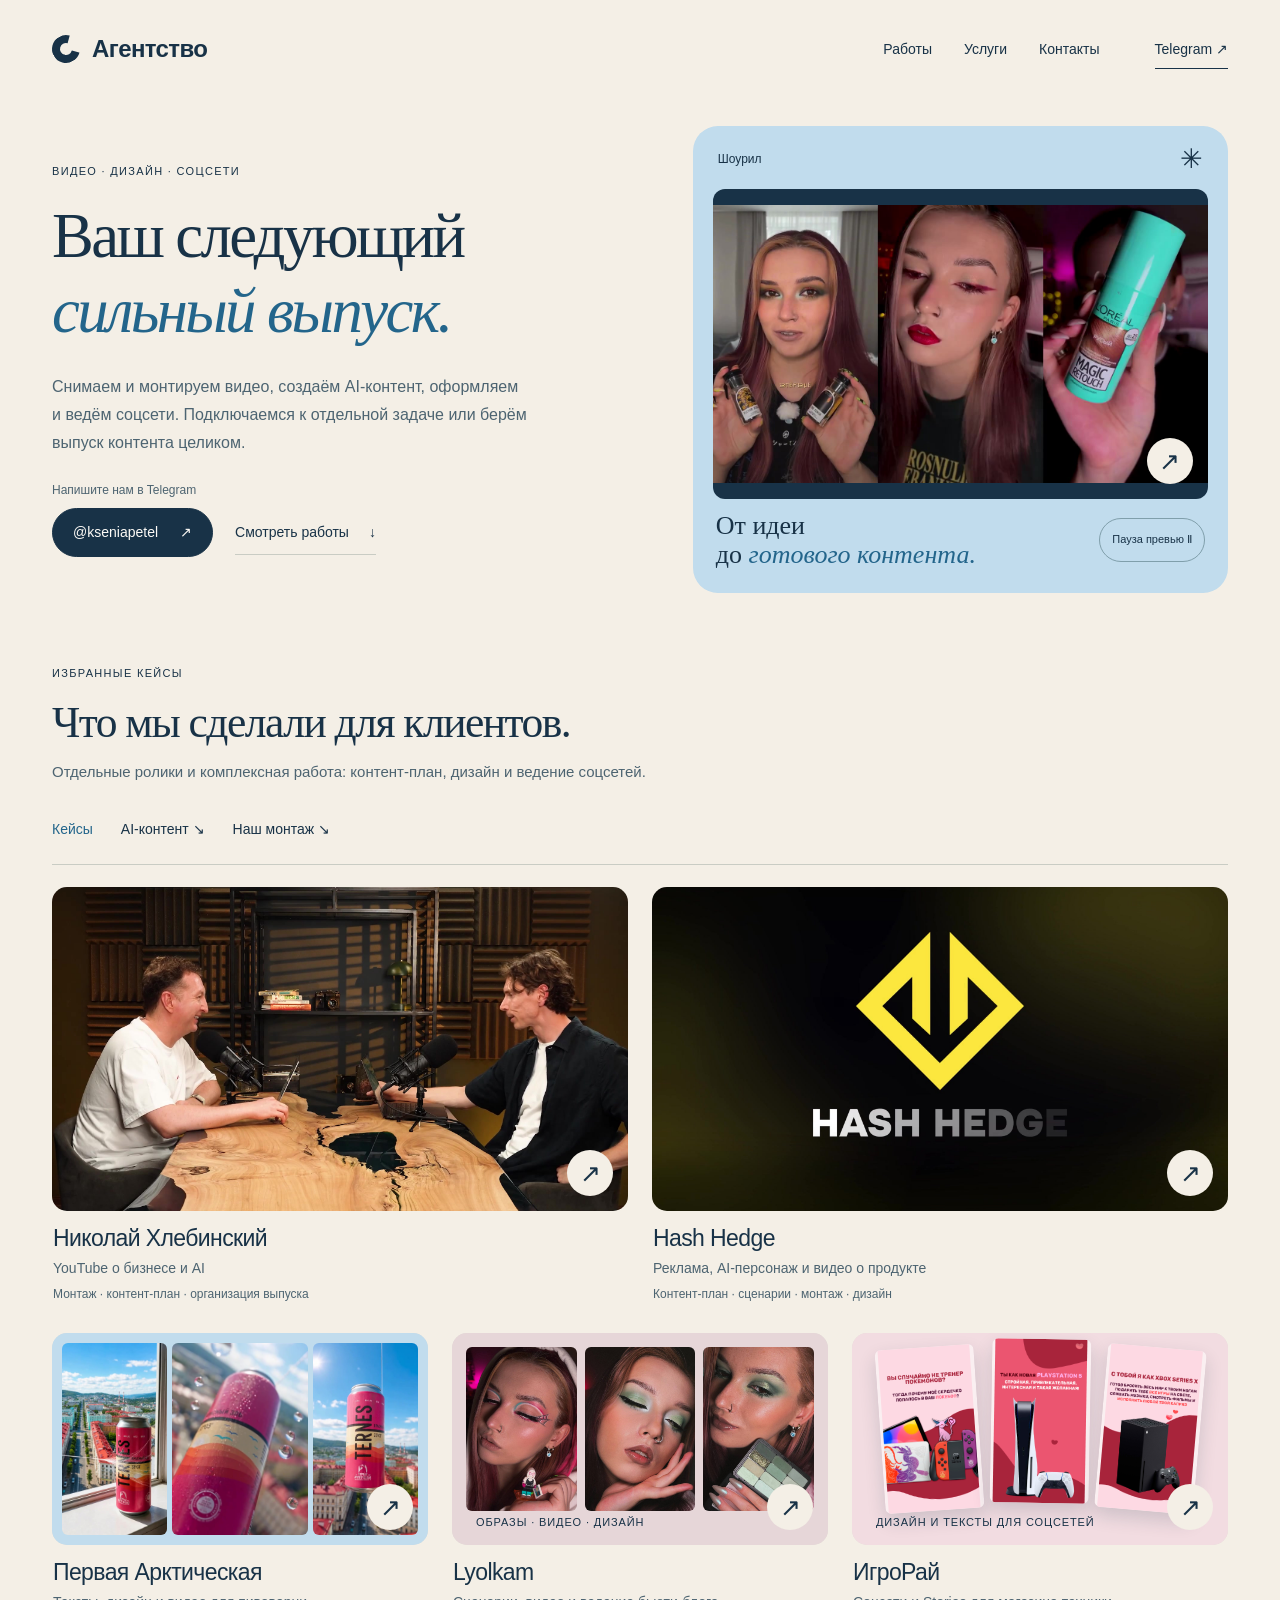
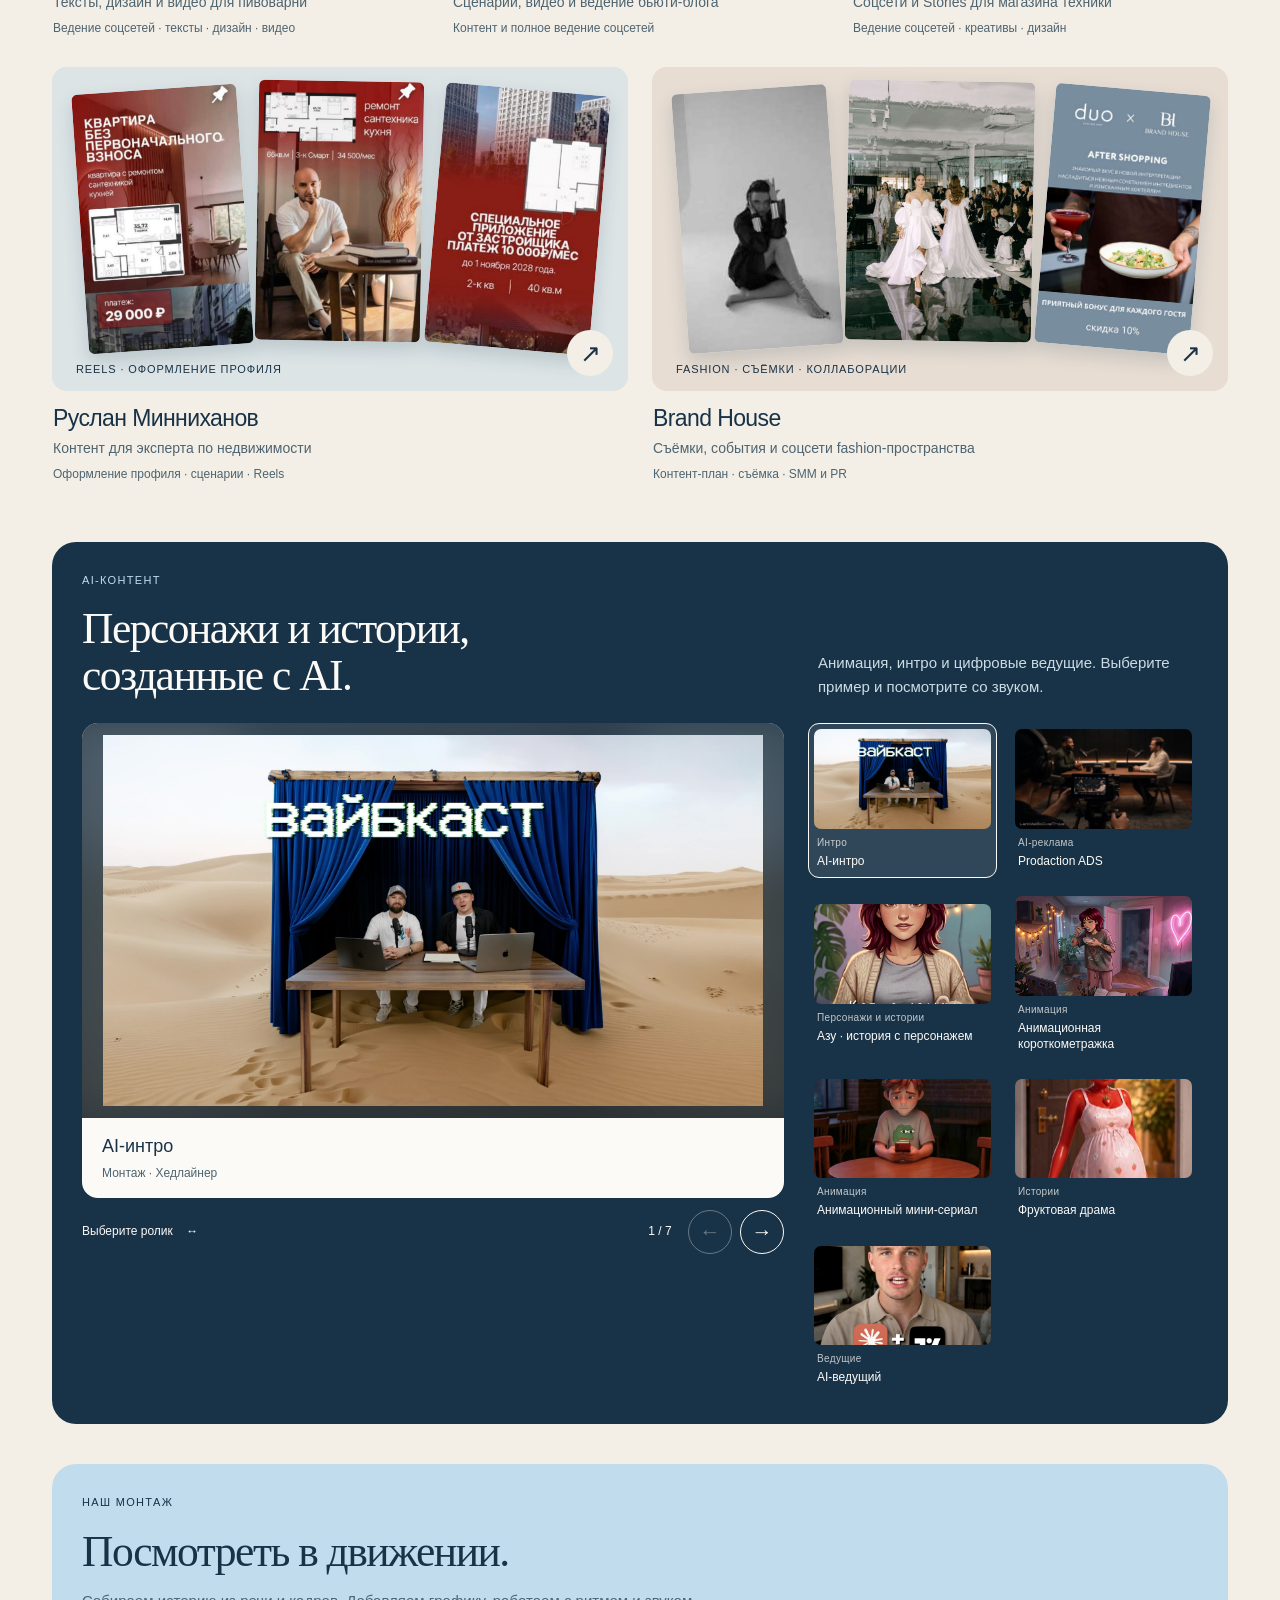
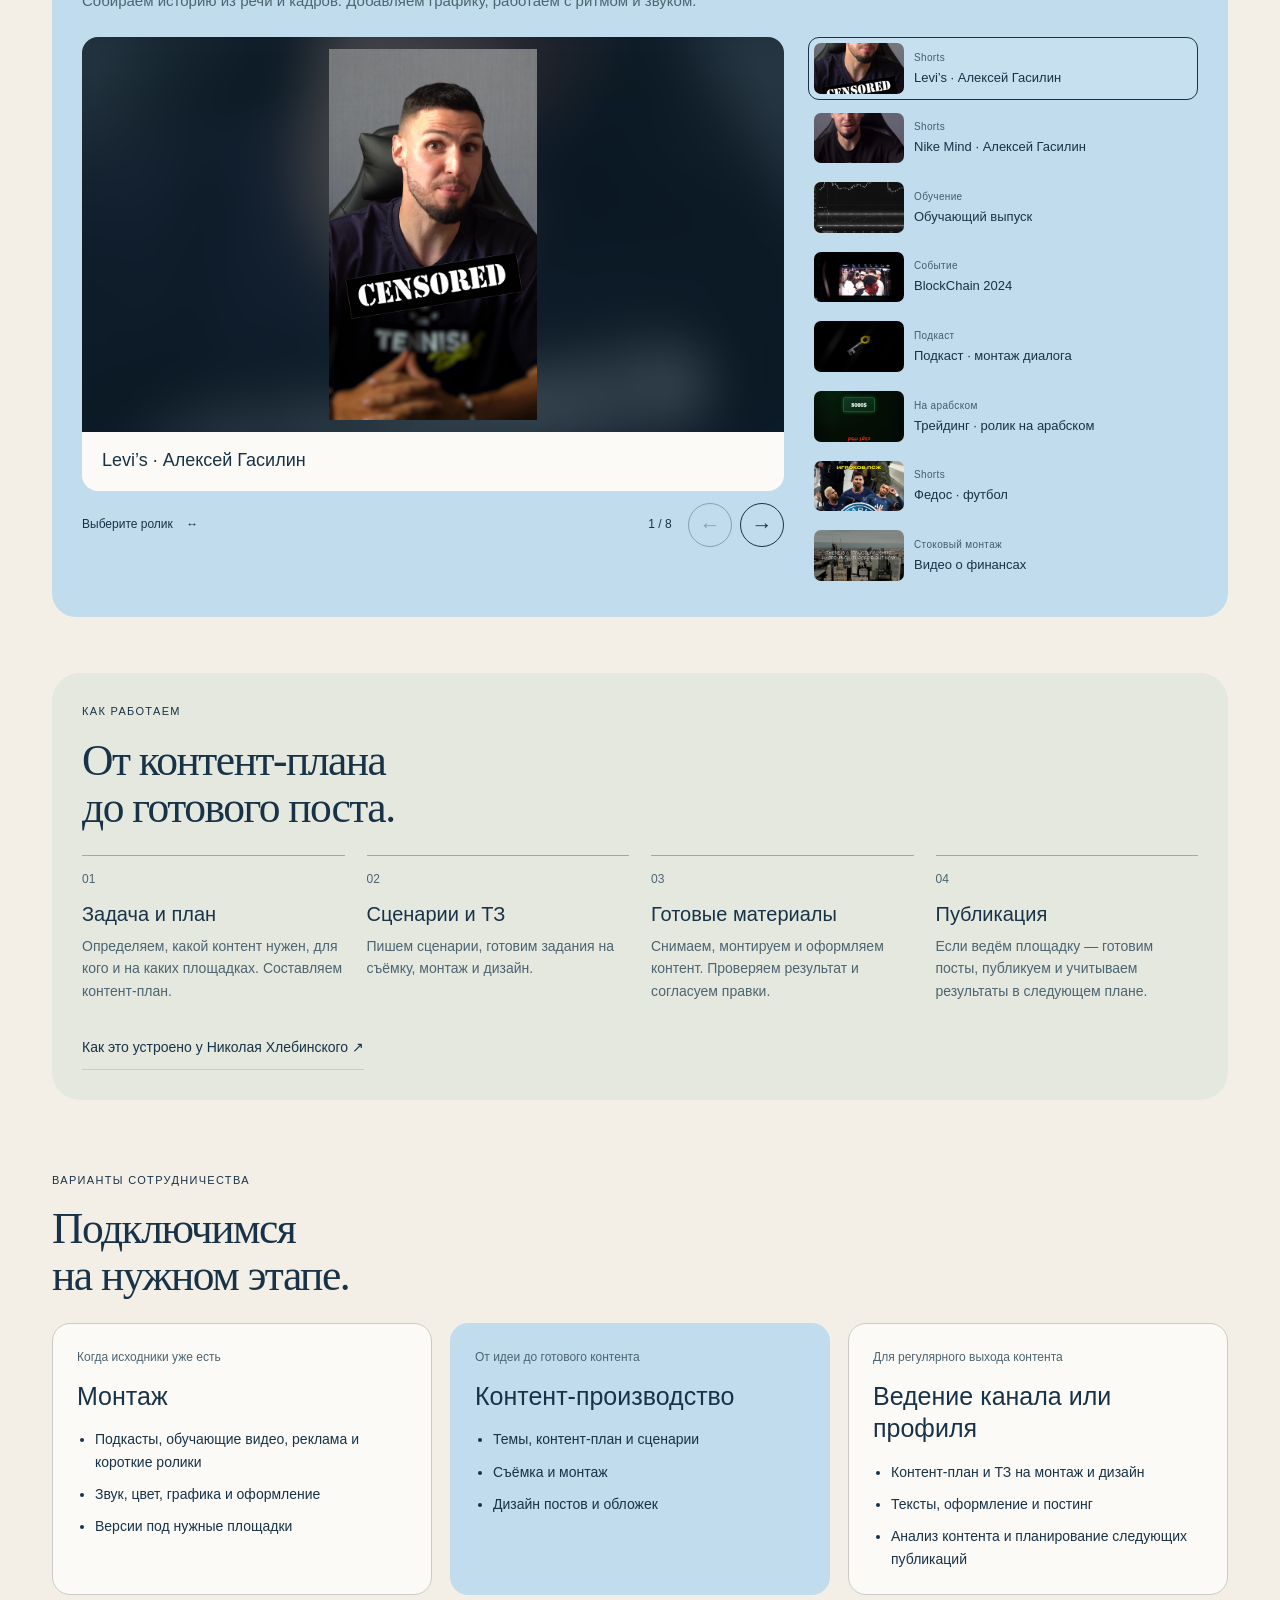
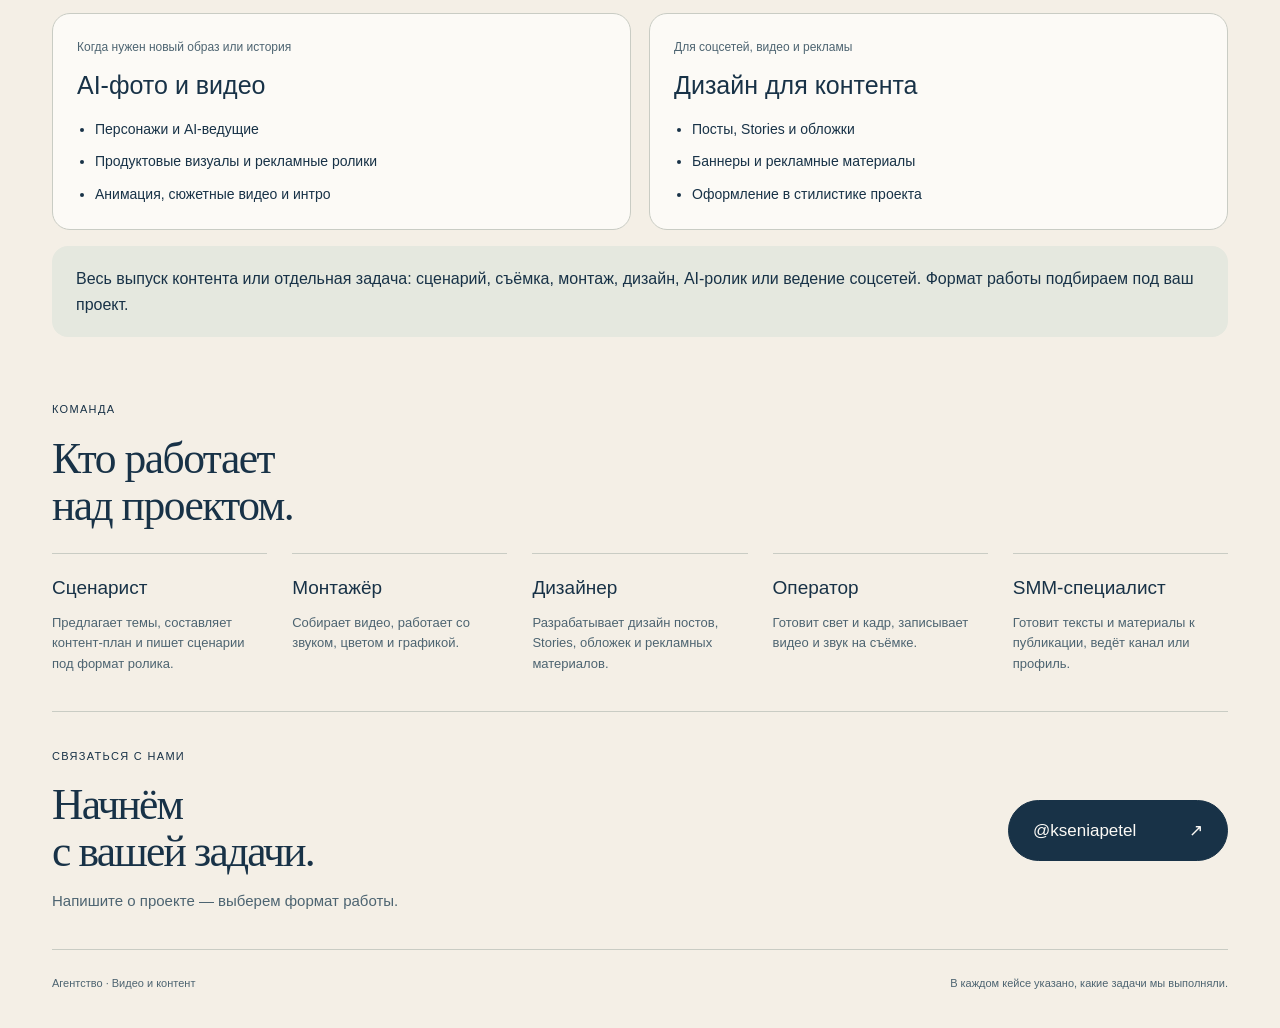
==== commit 916e2fd5: "Объединить видео Lyolkam и обновить карусель и обложку кейсов" ====
--- a/agency/index.html
+++ b/agency/index.html
@@ -1,13 +1,13 @@
-<!doctype html><html lang="ru"><head><meta charset="utf-8"><meta name="viewport" content="width=device-width,initial-scale=1"><meta name="robots" content="noindex"><meta name="color-scheme" content="light"><title>Агентство — видео, дизайн и SMM</title><meta name="description" content="Видео, дизайн и ведение соцсетей для экспертов и брендов. Кейсы, команда и примеры работ агентства."><meta name="theme-color" content="#f4efe6"><meta name="agency-build" content="c5f2df0bac38"><link rel="canonical" href="https://igormsl.github.io/portfolio/agency/"><link rel="icon" href="data:image/svg+xml,%3Csvg xmlns='http://www.w3.org/2000/svg' viewBox='0 0 64 64'%3E%3Crect width='64' height='64' rx='16' fill='%23c1dced'/%3E%3Ccircle cx='32' cy='32' r='16' fill='none' stroke='%23183247' stroke-width='9' stroke-dasharray='82 19' transform='rotate(-35 32 32)'/%3E%3C/svg%3E"><meta property="og:type" content="website"><meta property="og:locale" content="ru_RU"><meta property="og:title" content="Агентство — видео, дизайн и SMM"><meta property="og:description" content="Видео, дизайн и ведение соцсетей для экспертов и брендов. Кейсы, команда и примеры работ агентства."><meta property="og:url" content="https://igormsl.github.io/portfolio/agency/"><meta property="og:image" content="https://igormsl.github.io/portfolio/agency/media/showreel/poster-v4.jpg"><meta property="og:image:width" content="1280"><meta property="og:image:height" content="720"><meta name="twitter:card" content="summary_large_image"><link rel="stylesheet" href="styles.css?v=c5f2df0bac38"><script src="app.js?v=c5f2df0bac38" defer></script></head><body><a class="skip" href="#projects">К работам</a><header class="topbar wrap"><a class="logo" href="#top" aria-label="Агентство — на первый экран"><span class="logo-symbol" aria-hidden="true"></span>Агентство</a><nav aria-label="Основная навигация"><a href="#projects">Работы</a><a href="#services">Услуги</a><a href="#contact">Контакты</a></nav><a class="header-cta" href="https://t.me/kseniapetel" target="_blank" rel="noopener noreferrer">Telegram ↗</a></header><main id="top"><noscript><p class="wrap">Для просмотра кейсов и видео включите JavaScript. Написать в Telegram: <a href="https://t.me/kseniapetel">@kseniapetel</a>.</p></noscript>
+<!doctype html><html lang="ru"><head><meta charset="utf-8"><meta name="viewport" content="width=device-width,initial-scale=1"><meta name="robots" content="noindex"><meta name="color-scheme" content="light"><title>Агентство — видео, дизайн и SMM</title><meta name="description" content="Видео, дизайн и ведение соцсетей для экспертов и брендов. Кейсы, команда и примеры работ агентства."><meta name="theme-color" content="#f4efe6"><meta name="agency-build" content="a92a3b8cef7c"><link rel="canonical" href="https://igormsl.github.io/portfolio/agency/"><link rel="icon" href="data:image/svg+xml,%3Csvg xmlns='http://www.w3.org/2000/svg' viewBox='0 0 64 64'%3E%3Crect width='64' height='64' rx='16' fill='%23c1dced'/%3E%3Ccircle cx='32' cy='32' r='16' fill='none' stroke='%23183247' stroke-width='9' stroke-dasharray='82 19' transform='rotate(-35 32 32)'/%3E%3C/svg%3E"><meta property="og:type" content="website"><meta property="og:locale" content="ru_RU"><meta property="og:title" content="Агентство — видео, дизайн и SMM"><meta property="og:description" content="Видео, дизайн и ведение соцсетей для экспертов и брендов. Кейсы, команда и примеры работ агентства."><meta property="og:url" content="https://igormsl.github.io/portfolio/agency/"><meta property="og:image" content="https://igormsl.github.io/portfolio/agency/media/showreel/poster-v4.jpg"><meta property="og:image:width" content="1280"><meta property="og:image:height" content="720"><meta name="twitter:card" content="summary_large_image"><link rel="stylesheet" href="styles.css?v=a92a3b8cef7c"><script src="app.js?v=a92a3b8cef7c" defer></script></head><body><a class="skip" href="#projects">К работам</a><header class="topbar wrap"><a class="logo" href="#top" aria-label="Агентство — на первый экран"><span class="logo-symbol" aria-hidden="true"></span>Агентство</a><nav aria-label="Основная навигация"><a href="#projects">Работы</a><a href="#services">Услуги</a><a href="#contact">Контакты</a></nav><a class="header-cta" href="https://t.me/kseniapetel" target="_blank" rel="noopener noreferrer">Telegram ↗</a></header><main id="top"><noscript><p class="wrap">Для просмотра кейсов и видео включите JavaScript. Написать в Telegram: <a href="https://t.me/kseniapetel">@kseniapetel</a>.</p></noscript>
 <section class="hero wrap" aria-labelledby="main-title"><div class="hero-text"><span class="eyebrow">Видео · Дизайн · Соцсети</span><h1 id="main-title"><span>Ваш следующий</span><em>сильный выпуск.</em></h1><p class="hero-copy">Снимаем и монтируем видео, создаём AI-контент, оформляем и ведём соцсети. Подключаемся к отдельной задаче или берём выпуск контента целиком.</p><div class="hero-actions"><span class="contact-label">Напишите нам в Telegram</span><div class="contact-links"><a class="telegram-link" href="https://t.me/kseniapetel" target="_blank" rel="noopener noreferrer">@kseniapetel <span aria-hidden="true">↗</span></a></div><a class="text-link" href="#projects">Смотреть работы <span aria-hidden="true">↓</span></a></div></div><div class="hero-reel"><div class="reel-top"><span>Шоурил</span><span aria-hidden="true">✳</span></div><button class="reel-frame hero-film" data-video="agency-reel" data-src="media/showreel/agency-reel-v4.mp4" data-title="Шоурил агентства" aria-label="Открыть шоурил агентства"><img src="media/showreel/poster-v4.jpg" alt="Кадр из шоурила агентства" fetchpriority="high"><video id="hero-preview" class="motion-preview" data-preview="media/showreel/agency-reel-v4.mp4" muted loop playsinline preload="none" aria-hidden="true"></video><span class="round-arrow" aria-hidden="true">↗</span></button><div class="reel-bottom"><p>От идеи<br>до <em>готового контента.</em></p><button id="motion-toggle" aria-pressed="false">Включить превью</button></div></div></section>
-<section class="section wrap" id="projects" aria-labelledby="projects-title"><div class="section-head"><div><span class="eyebrow">Избранные кейсы</span><h2 id="projects-title">Что мы сделали для клиентов.</h2></div><p>Отдельные ролики и комплексная работа: контент-план, дизайн и ведение соцсетей.</p></div><nav class="work-nav" aria-label="Подборки работ"><a href="#projects" aria-current="location">Кейсы</a><a href="#ai">AI-контент ↘</a><a href="#editing">Наш монтаж ↘</a></nav><div class="project-grid"><article class="project-card"><button class="project-open" data-case="nikolay-khlebinskiy" aria-label="Открыть кейс: Николай Хлебинский"><div class="cover cover-nikolay-khlebinskiy"><div class="cover-frames frames-still"><img src="media/case-covers-v2/nikolay-studio.jpg" alt="Николай Хлебинский — кадр из работы" loading="lazy"></div><span class="round-arrow" aria-hidden="true">↗</span></div><div class="card-body"><h3>Николай Хлебинский</h3><p>YouTube о бизнесе и AI</p><span class="role">Монтаж · контент-план · организация выпуска</span></div></button></article><article class="project-card"><button class="project-open" data-case="hash-hedge" aria-label="Открыть кейс: Hash Hedge"><div class="cover cover-hash-hedge"><div class="cover-frames frames-brand-event"><img src="media/case-covers-v2/hash-brand.jpg" alt="Hash Hedge — кадр из работы" loading="lazy"><img src="media/case-covers-v2/hash-event.jpg" alt="" loading="lazy"></div><span class="round-arrow" aria-hidden="true">↗</span></div><div class="card-body"><h3>Hash Hedge</h3><p>Реклама, AI-персонаж и видео о продукте</p><span class="role">Контент-план · сценарии · монтаж · дизайн</span></div></button></article><article class="project-card"><button class="project-open" data-case="ternes" aria-label="Открыть кейс: Первая Арктическая"><div class="cover cover-ternes"><div class="cover-frames frames-product-film"><img src="media/case-covers-v2/arctic-city.jpg" alt="Первая Арктическая — кадр из работы" loading="lazy"><img src="media/case-covers-v2/arctic-detail.jpg" alt="" loading="lazy"><img src="media/case-covers-v2/arctic-finale.jpg" alt="" loading="lazy"></div><span class="round-arrow" aria-hidden="true">↗</span></div><div class="card-body"><h3>Первая Арктическая</h3><p>Тексты, дизайн и видео для пивоварни</p><span class="role">Ведение соцсетей · тексты · дизайн · видео</span></div></button></article><article class="project-card"><button class="project-open" data-case="lyolkam" aria-label="Открыть кейс: Lyolkam"><div class="cover cover-lyolkam"><div class="cover-composition composition-lyolkam"><img src="media/intake-2026-09-13/lyolkam-lookbook-01.jpg" alt="" loading="lazy"><img src="media/intake-2026-09-13/lyolkam-lookbook-02.jpg" alt="" loading="lazy"><img src="media/intake-2026-09-13/lyolkam-lookbook-03.jpg" alt="" loading="lazy"><span class="cover-caption">Образы · видео · дизайн</span></div><span class="round-arrow" aria-hidden="true">↗</span></div><div class="card-body"><h3>Lyolkam</h3><p>Сценарии, видео и ведение бьюти-блога</p><span class="role">Контент и полное ведение соцсетей</span></div></button></article><article class="project-card"><button class="project-open" data-case="igroray" aria-label="Открыть кейс: ИгроРай"><div class="cover cover-igroray"><div class="cover-composition composition-igroray"><img src="media/showcase/igroray-03.jpg" alt="" loading="lazy"><img src="media/showcase/igroray-04.jpg" alt="" loading="lazy"><img src="media/showcase/igroray-05.jpg" alt="" loading="lazy"><span class="cover-caption">Дизайн и тексты для соцсетей</span></div><span class="round-arrow" aria-hidden="true">↗</span></div><div class="card-body"><h3>ИгроРай</h3><p>Соцсети и Stories для магазина техники</p><span class="role">Ведение соцсетей · креативы · дизайн</span></div></button></article><article class="project-card"><button class="project-open" data-case="ruslan-minnikhanov" aria-label="Открыть кейс: Руслан Минниханов"><div class="cover cover-ruslan-minnikhanov"><div class="cover-composition composition-ruslan-minnikhanov"><img src="media/case-studies/ruslan-01.jpg" alt="" loading="lazy"><img src="media/case-studies/ruslan-02.jpg" alt="" loading="lazy"><img src="media/case-studies/ruslan-04.jpg" alt="" loading="lazy"><span class="cover-caption">Reels · оформление профиля</span></div><span class="round-arrow" aria-hidden="true">↗</span></div><div class="card-body"><h3>Руслан Минниханов</h3><p>Контент для эксперта по недвижимости</p><span class="role">Оформление профиля · сценарии · Reels</span></div></button></article><article class="project-card"><button class="project-open" data-case="brand-house" aria-label="Открыть кейс: Brand House"><div class="cover cover-brand-house"><div class="cover-composition composition-brand-house"><img src="media/case-studies/brand-house-03.jpg" alt="" loading="lazy"><img src="media/case-studies/brand-house-01.jpg" alt="" loading="lazy"><img src="media/case-studies/brand-house-02.jpg" alt="" loading="lazy"><span class="cover-caption">Fashion · съёмки · коллаборации</span></div><span class="round-arrow" aria-hidden="true">↗</span></div><div class="card-body"><h3>Brand House</h3><p>Съёмки, события и соцсети fashion-пространства</p><span class="role">Контент-план · съёмка · SMM и PR</span></div></button></article></div></section>
+<section class="section wrap" id="projects" aria-labelledby="projects-title"><div class="section-head"><div><span class="eyebrow">Избранные кейсы</span><h2 id="projects-title">Что мы сделали для клиентов.</h2></div><p>Отдельные ролики и комплексная работа: контент-план, дизайн и ведение соцсетей.</p></div><nav class="work-nav" aria-label="Подборки работ"><a href="#projects" aria-current="location">Кейсы</a><a href="#ai">AI-контент ↘</a><a href="#editing">Наш монтаж ↘</a></nav><div class="project-grid"><article class="project-card"><button class="project-open" data-case="nikolay-khlebinskiy" aria-label="Открыть кейс: Николай Хлебинский"><div class="cover cover-nikolay-khlebinskiy"><div class="cover-frames frames-still"><img src="media/case-covers-v2/nikolay-studio.jpg" alt="Николай Хлебинский — кадр из работы" loading="lazy"></div><span class="round-arrow" aria-hidden="true">↗</span></div><div class="card-body"><h3>Николай Хлебинский</h3><p>YouTube о бизнесе и AI</p><span class="role">Монтаж · контент-план · организация выпуска</span></div></button></article><article class="project-card"><button class="project-open" data-case="hash-hedge" aria-label="Открыть кейс: Hash Hedge"><div class="cover cover-hash-hedge"><div class="cover-frames frames-still"><img src="media/case-covers-v2/hash-instruction.jpg" alt="Hash Hedge — кадр из работы" loading="lazy"></div><span class="round-arrow" aria-hidden="true">↗</span></div><div class="card-body"><h3>Hash Hedge</h3><p>Реклама, AI-персонаж и видео о продукте</p><span class="role">Контент-план · сценарии · монтаж · дизайн</span></div></button></article><article class="project-card"><button class="project-open" data-case="ternes" aria-label="Открыть кейс: Первая Арктическая"><div class="cover cover-ternes"><div class="cover-frames frames-product-film"><img src="media/case-covers-v2/arctic-city.jpg" alt="Первая Арктическая — кадр из работы" loading="lazy"><img src="media/case-covers-v2/arctic-detail.jpg" alt="" loading="lazy"><img src="media/case-covers-v2/arctic-finale.jpg" alt="" loading="lazy"></div><span class="round-arrow" aria-hidden="true">↗</span></div><div class="card-body"><h3>Первая Арктическая</h3><p>Тексты, дизайн и видео для пивоварни</p><span class="role">Ведение соцсетей · тексты · дизайн · видео</span></div></button></article><article class="project-card"><button class="project-open" data-case="lyolkam" aria-label="Открыть кейс: Lyolkam"><div class="cover cover-lyolkam"><div class="cover-composition composition-lyolkam"><img src="media/intake-2026-09-13/lyolkam-lookbook-01.jpg" alt="" loading="lazy"><img src="media/intake-2026-09-13/lyolkam-lookbook-02.jpg" alt="" loading="lazy"><img src="media/intake-2026-09-13/lyolkam-lookbook-03.jpg" alt="" loading="lazy"><span class="cover-caption">Образы · видео · дизайн</span></div><span class="round-arrow" aria-hidden="true">↗</span></div><div class="card-body"><h3>Lyolkam</h3><p>Сценарии, видео и ведение бьюти-блога</p><span class="role">Контент и полное ведение соцсетей</span></div></button></article><article class="project-card"><button class="project-open" data-case="igroray" aria-label="Открыть кейс: ИгроРай"><div class="cover cover-igroray"><div class="cover-composition composition-igroray"><img src="media/showcase/igroray-03.jpg" alt="" loading="lazy"><img src="media/showcase/igroray-04.jpg" alt="" loading="lazy"><img src="media/showcase/igroray-05.jpg" alt="" loading="lazy"><span class="cover-caption">Дизайн и тексты для соцсетей</span></div><span class="round-arrow" aria-hidden="true">↗</span></div><div class="card-body"><h3>ИгроРай</h3><p>Соцсети и Stories для магазина техники</p><span class="role">Ведение соцсетей · креативы · дизайн</span></div></button></article><article class="project-card"><button class="project-open" data-case="ruslan-minnikhanov" aria-label="Открыть кейс: Руслан Минниханов"><div class="cover cover-ruslan-minnikhanov"><div class="cover-composition composition-ruslan-minnikhanov"><img src="media/case-studies/ruslan-01.jpg" alt="" loading="lazy"><img src="media/case-studies/ruslan-02.jpg" alt="" loading="lazy"><img src="media/case-studies/ruslan-04.jpg" alt="" loading="lazy"><span class="cover-caption">Reels · оформление профиля</span></div><span class="round-arrow" aria-hidden="true">↗</span></div><div class="card-body"><h3>Руслан Минниханов</h3><p>Контент для эксперта по недвижимости</p><span class="role">Оформление профиля · сценарии · Reels</span></div></button></article><article class="project-card"><button class="project-open" data-case="brand-house" aria-label="Открыть кейс: Brand House"><div class="cover cover-brand-house"><div class="cover-composition composition-brand-house"><img src="media/case-studies/brand-house-03.jpg" alt="" loading="lazy"><img src="media/case-studies/brand-house-01.jpg" alt="" loading="lazy"><img src="media/case-studies/brand-house-02.jpg" alt="" loading="lazy"><span class="cover-caption">Fashion · съёмки · коллаборации</span></div><span class="round-arrow" aria-hidden="true">↗</span></div><div class="card-body"><h3>Brand House</h3><p>Съёмки, события и соцсети fashion-пространства</p><span class="role">Контент-план · съёмка · SMM и PR</span></div></button></article></div></section>
 <section class="section wrap collection ai-section" id="ai" aria-labelledby="ai-title"><div class="collection-panel"><div class="section-head"><div><span class="eyebrow">AI-контент</span><h2 id="ai-title">Персонажи и истории,<br>созданные с AI.</h2></div><p>Анимация, интро и цифровые ведущие. Выберите пример и посмотрите со звуком.</p></div><div class="screening carousel video-carousel" data-carousel data-screening><div class="screen-main"><div id="ai-screen" class="carousel-track screening-track" tabindex="0" role="region" aria-label="AI-контент"><button class="work" data-video="ai-intro-headliners" data-src="../videos/ai-intro-headliners.mp4" data-title="AI-интро" aria-label="Смотреть видео: AI-интро"><span class="work-frame"><img class="ambient" src="../videos/ai-intro-headliners.jpg" alt="" loading="lazy" aria-hidden="true"><img src="../videos/ai-intro-headliners.jpg" alt="AI-интро" loading="lazy"><video class="motion-preview" data-preview="../videos/ai-intro-headliners.preview.mp4" muted loop playsinline preload="none" tabindex="-1" aria-hidden="true"></video><span class="play" aria-hidden="true">▶</span></span><span class="work-label">AI-интро</span><span class="work-credit">Монтаж · Хедлайнер</span></button><button class="work" data-video="production-ads" data-src="media/intake-2026-09-13/production-ads.mp4" data-title="Prodaction ADS" aria-label="Смотреть видео: Prodaction ADS"><span class="work-frame"><img class="ambient" src="media/intake-2026-09-13/production-ads.jpg" alt="" loading="lazy" aria-hidden="true"><img src="media/intake-2026-09-13/production-ads.jpg" alt="Prodaction ADS" loading="lazy"><video class="motion-preview" data-preview="media/intake-2026-09-13/production-ads.preview.mp4" muted loop playsinline preload="none" tabindex="-1" aria-hidden="true"></video><span class="play" aria-hidden="true">▶</span></span><span class="work-label">Prodaction ADS</span><span class="work-credit">AI-контент</span></button><button class="work" data-video="ai-mom-azu" data-src="../videos/ai-mom-azu.mp4" data-title="Азу · история с персонажем" aria-label="Смотреть видео: Азу · история с персонажем"><span class="work-frame"><img class="ambient" src="../videos/ai-mom-azu.jpg" alt="" loading="lazy" aria-hidden="true"><img src="../videos/ai-mom-azu.jpg" alt="Азу · история с персонажем" loading="lazy"><video class="motion-preview" data-preview="../videos/ai-mom-azu.preview.mp4" muted loop playsinline preload="none" tabindex="-1" aria-hidden="true"></video><span class="play" aria-hidden="true">▶</span></span><span class="work-label">Азу · история с персонажем</span><span class="work-credit">Сценарий и монтаж · Мамина неделька</span></button><button class="work" data-video="ai-cartoon-2" data-src="../videos/ai-cartoon-2.mp4" data-title="Анимационная короткометражка" aria-label="Смотреть видео: Анимационная короткометражка"><span class="work-frame"><img class="ambient" src="../videos/ai-cartoon-2.jpg" alt="" loading="lazy" aria-hidden="true"><img src="../videos/ai-cartoon-2.jpg" alt="Анимационная короткометражка" loading="lazy"><video class="motion-preview" data-preview="../videos/ai-cartoon-2.preview.mp4" muted loop playsinline preload="none" tabindex="-1" aria-hidden="true"></video><span class="play" aria-hidden="true">▶</span></span><span class="work-label">Анимационная короткометражка</span><span class="work-credit">Сценарий и монтаж · Мамина неделька</span></button><button class="work" data-video="ai-cartoon" data-src="../videos/ai-cartoon.mp4" data-title="Анимационный мини-сериал" aria-label="Смотреть видео: Анимационный мини-сериал"><span class="work-frame"><img class="ambient" src="../videos/ai-cartoon.jpg" alt="" loading="lazy" aria-hidden="true"><img src="../videos/ai-cartoon.jpg" alt="Анимационный мини-сериал" loading="lazy"><video class="motion-preview" data-preview="../videos/ai-cartoon.preview.mp4" muted loop playsinline preload="none" tabindex="-1" aria-hidden="true"></video><span class="play" aria-hidden="true">▶</span></span><span class="work-label">Анимационный мини-сериал</span><span class="work-credit">Создание AI-контента</span></button><button class="work" data-video="ai-fruit-drama" data-src="../videos/ai-fruit-drama.mp4" data-title="Фруктовая драма" aria-label="Смотреть видео: Фруктовая драма"><span class="work-frame"><img class="ambient" src="../videos/ai-fruit-drama.jpg" alt="" loading="lazy" aria-hidden="true"><img src="../videos/ai-fruit-drama.jpg" alt="Фруктовая драма" loading="lazy"><video class="motion-preview" data-preview="../videos/ai-fruit-drama.preview.mp4" muted loop playsinline preload="none" tabindex="-1" aria-hidden="true"></video><span class="play" aria-hidden="true">▶</span></span><span class="work-label">Фруктовая драма</span><span class="work-credit">Создание AI-контента</span></button><button class="work" data-video="ai-generation" data-src="../videos/ai-generation.mp4" data-title="AI-ведущий" aria-label="Смотреть видео: AI-ведущий"><span class="work-frame"><img class="ambient" src="../videos/ai-generation.jpg" alt="" loading="lazy" aria-hidden="true"><img src="../videos/ai-generation.jpg" alt="AI-ведущий" loading="lazy"><video class="motion-preview" data-preview="../videos/ai-generation.preview.mp4" muted loop playsinline preload="none" tabindex="-1" aria-hidden="true"></video><span class="play" aria-hidden="true">▶</span></span><span class="work-label">AI-ведущий</span><span class="work-credit">AI-ведущий</span></button></div><div class="screen-toolbar"><span class="screen-hint">Выберите ролик <span aria-hidden="true">↔</span></span><div class="carousel-controls"><span data-carousel-count aria-live="polite"></span><button data-step="-1" aria-label="Предыдущая работа">←</button><button data-step="1" aria-label="Следующая работа">→</button></div></div></div><div class="playlist" aria-label="Выбор ролика"><button class="playlist-item" data-select-work="0" aria-controls="ai-screen" aria-pressed="true" aria-label="Выбрать: AI-интро"><span class="playlist-image"><img src="../videos/ai-intro-headliners.jpg" alt="" loading="lazy"><span aria-hidden="true">▶</span></span><span class="playlist-copy"><small>Интро</small><span>AI-интро</span></span></button><button class="playlist-item" data-select-work="1" aria-controls="ai-screen" aria-pressed="false" aria-label="Выбрать: Prodaction ADS"><span class="playlist-image"><img src="media/intake-2026-09-13/production-ads.jpg" alt="" loading="lazy"><span aria-hidden="true">▶</span></span><span class="playlist-copy"><small>AI-реклама</small><span>Prodaction ADS</span></span></button><button class="playlist-item" data-select-work="2" aria-controls="ai-screen" aria-pressed="false" aria-label="Выбрать: Азу · история с персонажем"><span class="playlist-image"><img src="../videos/ai-mom-azu.jpg" alt="" loading="lazy"><span aria-hidden="true">▶</span></span><span class="playlist-copy"><small>Персонажи и истории</small><span>Азу · история с персонажем</span></span></button><button class="playlist-item" data-select-work="3" aria-controls="ai-screen" aria-pressed="false" aria-label="Выбрать: Анимационная короткометражка"><span class="playlist-image"><img src="../videos/ai-cartoon-2.jpg" alt="" loading="lazy"><span aria-hidden="true">▶</span></span><span class="playlist-copy"><small>Анимация</small><span>Анимационная короткометражка</span></span></button><button class="playlist-item" data-select-work="4" aria-controls="ai-screen" aria-pressed="false" aria-label="Выбрать: Анимационный мини-сериал"><span class="playlist-image"><img src="../videos/ai-cartoon.jpg" alt="" loading="lazy"><span aria-hidden="true">▶</span></span><span class="playlist-copy"><small>Анимация</small><span>Анимационный мини-сериал</span></span></button><button class="playlist-item" data-select-work="5" aria-controls="ai-screen" aria-pressed="false" aria-label="Выбрать: Фруктовая драма"><span class="playlist-image"><img src="../videos/ai-fruit-drama.jpg" alt="" loading="lazy"><span aria-hidden="true">▶</span></span><span class="playlist-copy"><small>Истории</small><span>Фруктовая драма</span></span></button><button class="playlist-item" data-select-work="6" aria-controls="ai-screen" aria-pressed="false" aria-label="Выбрать: AI-ведущий"><span class="playlist-image"><img src="../videos/ai-generation.jpg" alt="" loading="lazy"><span aria-hidden="true">▶</span></span><span class="playlist-copy"><small>Ведущие</small><span>AI-ведущий</span></span></button></div></div></div></section>
 <section class="section wrap collection editing-section" id="editing" aria-labelledby="editing-title"><div class="collection-panel"><div class="section-head"><div><span class="eyebrow">Наш монтаж</span><h2 id="editing-title">Посмотреть в движении.</h2></div><p>Собираем историю из речи и кадров. Добавляем графику, работаем с ритмом и звуком.</p></div><div class="screening carousel video-carousel" data-carousel data-screening><div class="screen-main"><div id="editing-screen" class="carousel-track screening-track" tabindex="0" role="region" aria-label="Наш монтаж"><button class="work" data-video="shorts-levis" data-src="../videos/shorts-levis.mp4" data-title="Levi’s · Алексей Гасилин" aria-label="Смотреть видео: Levi’s · Алексей Гасилин"><span class="work-frame"><img class="ambient" src="../videos/shorts-levis.jpg" alt="" loading="lazy" aria-hidden="true"><img src="../videos/shorts-levis.jpg" alt="Levi’s · Алексей Гасилин" loading="lazy"><video class="motion-preview" data-preview="../videos/shorts-levis.preview.mp4" muted loop playsinline preload="none" tabindex="-1" aria-hidden="true"></video><span class="play" aria-hidden="true">▶</span></span><span class="work-label">Levi’s · Алексей Гасилин</span></button><button class="work" data-video="shorts-nike-mind" data-src="../videos/shorts-nike-mind.mp4" data-title="Nike Mind · Алексей Гасилин" aria-label="Смотреть видео: Nike Mind · Алексей Гасилин"><span class="work-frame"><img class="ambient" src="../videos/shorts-nike-mind.jpg" alt="" loading="lazy" aria-hidden="true"><img src="../videos/shorts-nike-mind.jpg" alt="Nike Mind · Алексей Гасилин" loading="lazy"><video class="motion-preview" data-preview="../videos/shorts-nike-mind.preview.mp4" muted loop playsinline preload="none" tabindex="-1" aria-hidden="true"></video><span class="play" aria-hidden="true">▶</span></span><span class="work-label">Nike Mind · Алексей Гасилин</span></button><button class="work" data-video="edu-trading-motion" data-src="../videos/edu-trading-motion.mp4" data-title="Обучающий выпуск" aria-label="Смотреть видео: Обучающий выпуск"><span class="work-frame"><img class="ambient" src="../videos/edu-trading-motion.jpg" alt="" loading="lazy" aria-hidden="true"><img src="../videos/edu-trading-motion.jpg" alt="Обучающий выпуск" loading="lazy"><video class="motion-preview" data-preview="../videos/edu-trading-motion.preview.mp4" muted loop playsinline preload="none" tabindex="-1" aria-hidden="true"></video><span class="play" aria-hidden="true">▶</span></span><span class="work-label">Обучающий выпуск</span></button><button class="work" data-video="event-blockchain-dubai" data-src="../videos/event-blockchain-dubai.mp4" data-title="BlockChain 2024" aria-label="Смотреть видео: BlockChain 2024"><span class="work-frame"><img class="ambient" src="../videos/event-blockchain-dubai.jpg" alt="" loading="lazy" aria-hidden="true"><img src="../videos/event-blockchain-dubai.jpg" alt="BlockChain 2024" loading="lazy"><video class="motion-preview" data-preview="../videos/event-blockchain-dubai.preview.mp4" muted loop playsinline preload="none" tabindex="-1" aria-hidden="true"></video><span class="play" aria-hidden="true">▶</span></span><span class="work-label">BlockChain 2024</span></button><button class="work" data-video="podcast-editing-01" data-src="media/podcast-editing-01.mp4" data-title="Подкаст · монтаж диалога" aria-label="Смотреть видео: Подкаст · монтаж диалога"><span class="work-frame"><img class="ambient" src="media/podcast-editing-01.jpg" alt="" loading="lazy" aria-hidden="true"><img src="media/podcast-editing-01.jpg" alt="Подкаст · монтаж диалога" loading="lazy"><video class="motion-preview" data-preview="media/podcast-editing-01.preview.mp4" muted loop playsinline preload="none" tabindex="-1" aria-hidden="true"></video><span class="play" aria-hidden="true">▶</span></span><span class="work-label">Подкаст · монтаж диалога</span></button><button class="work" data-video="arabic-editing-01" data-src="media/arabic-editing-01.mp4" data-title="Трейдинг · ролик на арабском" aria-label="Смотреть видео: Трейдинг · ролик на арабском"><span class="work-frame"><img class="ambient" src="media/arabic-editing-01.jpg" alt="" loading="lazy" aria-hidden="true"><img src="media/arabic-editing-01.jpg" alt="Трейдинг · ролик на арабском" loading="lazy"><video class="motion-preview" data-preview="media/arabic-editing-01.preview.mp4" muted loop playsinline preload="none" tabindex="-1" aria-hidden="true"></video><span class="play" aria-hidden="true">▶</span></span><span class="work-label">Трейдинг · ролик на арабском</span></button><button class="work" data-video="shorts-fedos-football" data-src="../videos/shorts-fedos-football.mp4" data-title="Федос · футбол" aria-label="Смотреть видео: Федос · футбол"><span class="work-frame"><img class="ambient" src="../videos/shorts-fedos-football.jpg" alt="" loading="lazy" aria-hidden="true"><img src="../videos/shorts-fedos-football.jpg" alt="Федос · футбол" loading="lazy"><video class="motion-preview" data-preview="../videos/shorts-fedos-football.preview.mp4" muted loop playsinline preload="none" tabindex="-1" aria-hidden="true"></video><span class="play" aria-hidden="true">▶</span></span><span class="work-label">Федос · футбол</span></button><button class="work" data-video="stock-voiceover" data-src="../videos/stock-voiceover.mp4" data-title="Видео о финансах" aria-label="Смотреть видео: Видео о финансах"><span class="work-frame"><img class="ambient" src="../videos/stock-voiceover.jpg" alt="" loading="lazy" aria-hidden="true"><img src="../videos/stock-voiceover.jpg" alt="Видео о финансах" loading="lazy"><video class="motion-preview" data-preview="../videos/stock-voiceover.preview.mp4" muted loop playsinline preload="none" tabindex="-1" aria-hidden="true"></video><span class="play" aria-hidden="true">▶</span></span><span class="work-label">Видео о финансах</span></button></div><div class="screen-toolbar"><span class="screen-hint">Выберите ролик <span aria-hidden="true">↔</span></span><div class="carousel-controls"><span data-carousel-count aria-live="polite"></span><button data-step="-1" aria-label="Предыдущая работа">←</button><button data-step="1" aria-label="Следующая работа">→</button></div></div></div><div class="playlist" aria-label="Выбор ролика"><button class="playlist-item" data-select-work="0" aria-controls="editing-screen" aria-pressed="true" aria-label="Выбрать: Levi’s · Алексей Гасилин"><span class="playlist-image"><img src="../videos/shorts-levis.jpg" alt="" loading="lazy"><span aria-hidden="true">▶</span></span><span class="playlist-copy"><small>Shorts</small><span>Levi’s · Алексей Гасилин</span></span></button><button class="playlist-item" data-select-work="1" aria-controls="editing-screen" aria-pressed="false" aria-label="Выбрать: Nike Mind · Алексей Гасилин"><span class="playlist-image"><img src="../videos/shorts-nike-mind.jpg" alt="" loading="lazy"><span aria-hidden="true">▶</span></span><span class="playlist-copy"><small>Shorts</small><span>Nike Mind · Алексей Гасилин</span></span></button><button class="playlist-item" data-select-work="2" aria-controls="editing-screen" aria-pressed="false" aria-label="Выбрать: Обучающий выпуск"><span class="playlist-image"><img src="../videos/edu-trading-motion.jpg" alt="" loading="lazy"><span aria-hidden="true">▶</span></span><span class="playlist-copy"><small>Обучение</small><span>Обучающий выпуск</span></span></button><button class="playlist-item" data-select-work="3" aria-controls="editing-screen" aria-pressed="false" aria-label="Выбрать: BlockChain 2024"><span class="playlist-image"><img src="../videos/event-blockchain-dubai.jpg" alt="" loading="lazy"><span aria-hidden="true">▶</span></span><span class="playlist-copy"><small>Событие</small><span>BlockChain 2024</span></span></button><button class="playlist-item" data-select-work="4" aria-controls="editing-screen" aria-pressed="false" aria-label="Выбрать: Подкаст · монтаж диалога"><span class="playlist-image"><img src="media/podcast-editing-01.jpg" alt="" loading="lazy"><span aria-hidden="true">▶</span></span><span class="playlist-copy"><small>Подкаст</small><span>Подкаст · монтаж диалога</span></span></button><button class="playlist-item" data-select-work="5" aria-controls="editing-screen" aria-pressed="false" aria-label="Выбрать: Трейдинг · ролик на арабском"><span class="playlist-image"><img src="media/arabic-editing-01.jpg" alt="" loading="lazy"><span aria-hidden="true">▶</span></span><span class="playlist-copy"><small>На арабском</small><span>Трейдинг · ролик на арабском</span></span></button><button class="playlist-item" data-select-work="6" aria-controls="editing-screen" aria-pressed="false" aria-label="Выбрать: Федос · футбол"><span class="playlist-image"><img src="../videos/shorts-fedos-football.jpg" alt="" loading="lazy"><span aria-hidden="true">▶</span></span><span class="playlist-copy"><small>Shorts</small><span>Федос · футбол</span></span></button><button class="playlist-item" data-select-work="7" aria-controls="editing-screen" aria-pressed="false" aria-label="Выбрать: Видео о финансах"><span class="playlist-image"><img src="../videos/stock-voiceover.jpg" alt="" loading="lazy"><span aria-hidden="true">▶</span></span><span class="playlist-copy"><small>Стоковый монтаж</small><span>Видео о финансах</span></span></button></div></div></div></section>
 <section class="section wrap" id="operations" aria-labelledby="process-title"><div class="process-panel"><div class="section-head"><div><span class="eyebrow">Как работаем</span><h2 id="process-title">От контент-плана<br>до готового поста.</h2></div></div><ol class="process-grid"><li><h3>Задача и план</h3><p>Определяем, какой контент нужен, для кого и на каких площадках. Составляем контент-план.</p></li><li><h3>Сценарии и ТЗ</h3><p>Пишем сценарии, готовим задания на съёмку, монтаж и дизайн.</p></li><li><h3>Готовые материалы</h3><p>Снимаем, монтируем и оформляем контент. Проверяем результат и согласуем правки.</p></li><li><h3>Публикация</h3><p>Если ведём площадку — готовим посты, публикуем и учитываем результаты в следующем плане.</p></li></ol><button class="text-link" data-case="nikolay-khlebinskiy">Как это устроено у Николая Хлебинского ↗</button></div></section>
 <section class="section wrap" id="services" aria-labelledby="services-title"><div class="section-head"><div><span class="eyebrow">Варианты сотрудничества</span><h2 id="services-title">Подключимся<br>на нужном этапе.</h2></div></div><div class="service-grid"><article class="service"><span class="service-for">Когда исходники уже есть</span><h3>Монтаж</h3><ul><li>Подкасты, обучающие видео, реклама и короткие ролики</li><li>Звук, цвет, графика и оформление</li><li>Версии под нужные площадки</li></ul></article><article class="service"><span class="service-for">От идеи до готового контента</span><h3>Контент-производство</h3><ul><li>Темы, контент-план и сценарии</li><li>Съёмка и монтаж</li><li>Дизайн постов и обложек</li></ul></article><article class="service"><span class="service-for">Для регулярного выхода контента</span><h3>Ведение канала или профиля</h3><ul><li>Контент-план и ТЗ на монтаж и дизайн</li><li>Тексты, оформление и постинг</li><li>Анализ контента и планирование следующих публикаций</li></ul></article><article class="service"><span class="service-for">Когда нужен новый образ или история</span><h3>AI-фото и видео</h3><ul><li>Персонажи и AI-ведущие</li><li>Продуктовые визуалы и рекламные ролики</li><li>Анимация, сюжетные видео и интро</li></ul></article><article class="service"><span class="service-for">Для соцсетей, видео и рекламы</span><h3>Дизайн для контента</h3><ul><li>Посты, Stories и обложки</li><li>Баннеры и рекламные материалы</li><li>Оформление в стилистике проекта</li></ul></article></div><p class="service-note">Весь выпуск контента или отдельная задача: сценарий, съёмка, монтаж, дизайн, AI-ролик или ведение соцсетей. Формат работы подбираем под ваш проект.</p></section>
 <section class="section wrap team" id="team" aria-labelledby="team-title"><div class="section-head"><div><span class="eyebrow">Команда</span><h2 id="team-title">Кто работает<br>над проектом.</h2></div></div><div class="team-grid"><article class="person"><h3>Сценарист</h3><p>Предлагает темы, составляет контент-план и пишет сценарии под формат ролика.</p></article><article class="person"><h3>Монтажёр</h3><p>Собирает видео, работает со звуком, цветом и графикой.</p></article><article class="person"><h3>Дизайнер</h3><p>Разрабатывает дизайн постов, Stories, обложек и рекламных материалов.</p></article><article class="person"><h3>Оператор</h3><p>Готовит свет и кадр, записывает видео и звук на съёмке.</p></article><article class="person"><h3>SMM-специалист</h3><p>Готовит тексты и материалы к публикации, ведёт канал или профиль.</p></article></div></section>
 <div class="wrap"><section id="contact" class="contact"><div><span class="eyebrow">Связаться с нами</span><h2>Начнём<br>с вашей задачи.</h2><p>Напишите о проекте — выберем формат работы.</p></div><div class="contact-links"><a class="telegram-link" href="https://t.me/kseniapetel" target="_blank" rel="noopener noreferrer">@kseniapetel <span aria-hidden="true">↗</span></a></div></section><footer><span>Агентство · Видео и контент</span><p>В каждом кейсе указано, какие задачи мы выполняли.</p></footer></div></main>
-<template id="case-nikolay-khlebinskiy"><header class="detail-head detail-featured"><span class="eyebrow">Монтаж · контент-план · организация выпуска</span><h2>Николай Хлебинский</h2><p class="detail-lead">Подкасты, соло-выпуски и Shorts для YouTube-канала о бизнесе и AI.</p></header><nav class="case-nav" aria-label="Разделы кейса"><button data-case-jump="nikolay-khlebinskiy-video-0">Подкасты <span aria-hidden="true">↓</span></button><button data-case-jump="nikolay-khlebinskiy-video-1">Соло-выпуски <span aria-hidden="true">↓</span></button><button data-case-jump="nikolay-khlebinskiy-video-2">Shorts <span aria-hidden="true">↓</span></button><button data-case-jump="nikolay-khlebinskiy-gallery-0">Обложки <span aria-hidden="true">↓</span></button><button data-case-jump="nikolay-khlebinskiy-about">Что сделали <span aria-hidden="true">↓</span></button></nav><section id="nikolay-khlebinskiy-video-0" class="case-chapter media-section  " tabindex="-1"><h3>Подкасты</h3><div class="carousel video-carousel" data-carousel><div class="carousel-controls"><span data-carousel-count aria-live="polite"></span><button data-step="-1" aria-label="Предыдущая работа">←</button><button data-step="1" aria-label="Следующая работа">→</button></div><div class="carousel-track works-grid" tabindex="0" role="region" aria-label="Подкасты"><button class="work" data-video="nikolay-01" data-src="media/nikolay-01.mp4" data-title="Серебряков · тизер подкаста" aria-label="Смотреть видео: Серебряков · тизер подкаста"><span class="work-frame"><img src="media/case-covers-v2/nikolay-podcast.jpg" alt="Серебряков · тизер подкаста" loading="lazy"><video class="motion-preview" data-preview="media/nikolay-01.preview.mp4" muted loop playsinline preload="none" tabindex="-1" aria-hidden="true"></video><span class="play" aria-hidden="true">▶</span></span><span class="work-label">Серебряков · тизер подкаста</span></button><button class="work" data-video="nikolay-02" data-src="media/nikolay-02.mp4" data-title="Черкесов · тизер подкаста" aria-label="Смотреть видео: Черкесов · тизер подкаста"><span class="work-frame"><img src="media/nikolay-02.jpg" alt="Черкесов · тизер подкаста" loading="lazy"><video class="motion-preview" data-preview="media/nikolay-02.preview.mp4" muted loop playsinline preload="none" tabindex="-1" aria-hidden="true"></video><span class="play" aria-hidden="true">▶</span></span><span class="work-label">Черкесов · тизер подкаста</span></button><button class="work" data-video="nikolay-03" data-src="media/nikolay-03.mp4" data-title="Круглов · тизер подкаста" aria-label="Смотреть видео: Круглов · тизер подкаста"><span class="work-frame"><img src="media/nikolay-03.jpg" alt="Круглов · тизер подкаста" loading="lazy"><video class="motion-preview" data-preview="media/nikolay-03.preview.mp4" muted loop playsinline preload="none" tabindex="-1" aria-hidden="true"></video><span class="play" aria-hidden="true">▶</span></span><span class="work-label">Круглов · тизер подкаста</span></button><button class="work" data-video="podcast-nikitin" data-src="../videos/podcast-nikitin.mp4" data-title="Никитин · тизер подкаста" aria-label="Смотреть видео: Никитин · тизер подкаста"><span class="work-frame"><img src="../videos/podcast-nikitin.jpg" alt="Никитин · тизер подкаста" loading="lazy"><video class="motion-preview" data-preview="../videos/podcast-nikitin.preview.mp4" muted loop playsinline preload="none" tabindex="-1" aria-hidden="true"></video><span class="play" aria-hidden="true">▶</span></span><span class="work-label">Никитин · тизер подкаста</span></button></div></div></section><section id="nikolay-khlebinskiy-video-1" class="case-chapter media-section  " tabindex="-1"><h3>Соло-выпуски</h3><div class="carousel video-carousel" data-carousel><div class="carousel-controls"><span data-carousel-count aria-live="polite"></span><button data-step="-1" aria-label="Предыдущая работа">←</button><button data-step="1" aria-label="Следующая работа">→</button></div><div class="carousel-track works-grid" tabindex="0" role="region" aria-label="Соло-выпуски"><button class="work" data-video="nikolay-solo-01" data-src="media/nikolay-solo-01.mp4" data-title="OpenClaw · тизер соло-выпуска" aria-label="Смотреть видео: OpenClaw · тизер соло-выпуска"><span class="work-frame"><img src="media/nikolay-solo-01.jpg" alt="OpenClaw · тизер соло-выпуска" loading="lazy"><video class="motion-preview" data-preview="media/nikolay-solo-01.preview.mp4" muted loop playsinline preload="none" tabindex="-1" aria-hidden="true"></video><span class="play" aria-hidden="true">▶</span></span><span class="work-label">OpenClaw · тизер соло-выпуска</span></button><button class="work" data-video="nikolay-solo-02" data-src="media/nikolay-solo-02.mp4" data-title="Идеи на миллиард · тизер соло-выпуска" aria-label="Смотреть видео: Идеи на миллиард · тизер соло-выпуска"><span class="work-frame"><img src="media/nikolay-solo-02.jpg" alt="Идеи на миллиард · тизер соло-выпуска" loading="lazy"><video class="motion-preview" data-preview="media/nikolay-solo-02.preview.mp4" muted loop playsinline preload="none" tabindex="-1" aria-hidden="true"></video><span class="play" aria-hidden="true">▶</span></span><span class="work-label">Идеи на миллиард · тизер соло-выпуска</span></button><button class="work" data-video="nikolay-solo-battle" data-src="media/intake-2026-09-13/nikolay-solo-battle.mp4" data-title="GPT против Claude · тизер соло-выпуска" aria-label="Смотреть видео: GPT против Claude · тизер соло-выпуска"><span class="work-frame"><img src="media/intake-2026-09-13/nikolay-solo-battle.jpg" alt="GPT против Claude · тизер соло-выпуска" loading="lazy"><video class="motion-preview" data-preview="media/intake-2026-09-13/nikolay-solo-battle.preview.mp4" muted loop playsinline preload="none" tabindex="-1" aria-hidden="true"></video><span class="play" aria-hidden="true">▶</span></span><span class="work-label">GPT против Claude · тизер соло-выпуска</span></button></div></div></section><section id="nikolay-khlebinskiy-video-2" class="case-chapter media-section portrait-section " tabindex="-1"><h3>Shorts</h3><div class="carousel video-carousel" data-carousel><div class="carousel-controls"><span data-carousel-count aria-live="polite"></span><button data-step="-1" aria-label="Предыдущая работа">←</button><button data-step="1" aria-label="Следующая работа">→</button></div><div class="carousel-track works-grid" tabindex="0" role="region" aria-label="Shorts"><button class="work" data-video="shorts-edu-channel" data-src="../videos/shorts-edu-channel.mp4" data-title="Shorts о бизнесе" aria-label="Смотреть видео: Shorts о бизнесе"><span class="work-frame"><img src="../videos/shorts-edu-channel.jpg" alt="Shorts о бизнесе" loading="lazy"><video class="motion-preview" data-preview="../videos/shorts-edu-channel.preview.mp4" muted loop playsinline preload="none" tabindex="-1" aria-hidden="true"></video><span class="play" aria-hidden="true">▶</span></span><span class="work-label">Shorts о бизнесе</span></button><button class="work" data-video="nikolay-04" data-src="media/nikolay-04.mp4" data-title="Автоматизировали «Глаз Бога»" aria-label="Смотреть видео: Автоматизировали «Глаз Бога»"><span class="work-frame"><img src="media/nikolay-04.jpg" alt="Автоматизировали «Глаз Бога»" loading="lazy"><video class="motion-preview" data-preview="media/nikolay-04.preview.mp4" muted loop playsinline preload="none" tabindex="-1" aria-hidden="true"></video><span class="play" aria-hidden="true">▶</span></span><span class="work-label">Автоматизировали «Глаз Бога»</span></button><button class="work" data-video="nikolay-05" data-src="media/nikolay-05.mp4" data-title="Codex как агент" aria-label="Смотреть видео: Codex как агент"><span class="work-frame"><img src="media/nikolay-05.jpg" alt="Codex как агент" loading="lazy"><video class="motion-preview" data-preview="media/nikolay-05.preview.mp4" muted loop playsinline preload="none" tabindex="-1" aria-hidden="true"></video><span class="play" aria-hidden="true">▶</span></span><span class="work-label">Codex как агент</span></button></div></div></section><section class="case-chapter gallery  gallery-covers" id="nikolay-khlebinskiy-gallery-0" tabindex="-1"><h3>Обложки выпусков</h3><p class="chapter-intro">Оформление подкастов и соло-выпусков: тема, герой и визуальный акцент.</p><div class="carousel image-carousel" data-carousel><div class="carousel-controls"><span data-carousel-count aria-live="polite"></span><button data-step="-1" aria-label="Предыдущая работа">←</button><button data-step="1" aria-label="Следующая работа">→</button></div><div class="carousel-track " tabindex="0" role="region" aria-label="Обложки выпусков"><figure class="gallery-slide"><button class="image-open" data-image="media/intake-2026-09-13/nikolay-covers-01.jpg" data-title="Александр Серебряков · AI-агенты" aria-label="Увеличить: Александр Серебряков · AI-агенты"><img src="media/intake-2026-09-13/nikolay-covers-01.jpg" alt="Александр Серебряков · AI-агенты" loading="lazy"><span class="zoom-mark" aria-hidden="true">↗</span></button><figcaption>Александр Серебряков · AI-агенты</figcaption></figure><figure class="gallery-slide"><button class="image-open" data-image="media/intake-2026-09-13/nikolay-covers-02.jpg" data-title="Codex и Claude" aria-label="Увеличить: Codex и Claude"><img src="media/intake-2026-09-13/nikolay-covers-02.jpg" alt="Codex и Claude" loading="lazy"><span class="zoom-mark" aria-hidden="true">↗</span></button><figcaption>Codex и Claude</figcaption></figure><figure class="gallery-slide"><button class="image-open" data-image="media/intake-2026-09-13/nikolay-covers-03.jpg" data-title="Александр Толмачев · документы" aria-label="Увеличить: Александр Толмачев · документы"><img src="media/intake-2026-09-13/nikolay-covers-03.jpg" alt="Александр Толмачев · документы" loading="lazy"><span class="zoom-mark" aria-hidden="true">↗</span></button><figcaption>Александр Толмачев · документы</figcaption></figure><figure class="gallery-slide"><button class="image-open" data-image="media/intake-2026-09-13/nikolay-covers-04.jpg" data-title="Дмитрий Лукашев · Telegram" aria-label="Увеличить: Дмитрий Лукашев · Telegram"><img src="media/intake-2026-09-13/nikolay-covers-04.jpg" alt="Дмитрий Лукашев · Telegram" loading="lazy"><span class="zoom-mark" aria-hidden="true">↗</span></button><figcaption>Дмитрий Лукашев · Telegram</figcaption></figure><figure class="gallery-slide"><button class="image-open" data-image="media/intake-2026-09-13/nikolay-covers-05.jpg" data-title="ИИ-агент и amoCRM" aria-label="Увеличить: ИИ-агент и amoCRM"><img src="media/intake-2026-09-13/nikolay-covers-05.jpg" alt="ИИ-агент и amoCRM" loading="lazy"><span class="zoom-mark" aria-hidden="true">↗</span></button><figcaption>ИИ-агент и amoCRM</figcaption></figure></div></div></section><section class="case-story case-chapter" id="nikolay-khlebinskiy-about" tabindex="-1"><h3>Что мы делали</h3><div class="detail-grid"><div><h4>Задача</h4><p>Выпускать контент для предпринимателей и развивать YouTube-канал о бизнесе и применении AI.</p></div><div><h4>Что сделали</h4><ul><li>Монтировали подкасты и соло-выпуски: собирали историю, добавляли графику и готовили короткие вырезки.</li><li>Затем взяли на себя организацию выпуска: контент-план, ТЗ на монтаж и обложки, проверку готовых материалов и сроков.</li><li>Отбирали фрагменты для Shorts и готовили оформление выпусков.</li></ul></div><div class="result"><h4>Что получил проект</h4><p>За июнь 2025 — май 2026 аудитория канала выросла с 7 000 до 32 000 подписчиков. Работа развивалась от монтажа отдельных видео до организации выпуска подкастов, соло и Shorts.</p><small>Результат канала за указанный период.</small></div></div></section><div class="case-end"><span>Напишите нам в Telegram</span><div class="contact-links"><a class="telegram-link" href="https://t.me/kseniapetel" target="_blank" rel="noopener noreferrer">@kseniapetel <span aria-hidden="true">↗</span></a></div></div></template><template id="case-hash-hedge"><header class="detail-head detail-featured"><span class="eyebrow">Контент-план · сценарии · монтаж · дизайн</span><h2>Hash Hedge</h2><p class="detail-lead">Рекламные ролики, цифровой персонаж, видео о конференции и инструкция — разные задачи одного проекта.</p></header><nav class="case-nav" aria-label="Разделы кейса"><button data-case-jump="hash-hedge-video-0">Рекламные ролики <span aria-hidden="true">↓</span></button><button data-case-jump="hash-hedge-video-1">Цифровой персонаж <span aria-hidden="true">↓</span></button><button data-case-jump="hash-hedge-video-2">Видео о событиях <span aria-hidden="true">↓</span></button><button data-case-jump="hash-hedge-video-3">Видеоинструкция <span aria-hidden="true">↓</span></button><button data-case-jump="hash-hedge-about">Что сделали <span aria-hidden="true">↓</span></button></nav><section id="hash-hedge-video-0" class="case-chapter media-section  " tabindex="-1"><h3>Рекламные ролики</h3><div class="carousel video-carousel" data-carousel><div class="carousel-controls"><span data-carousel-count aria-live="polite"></span><button data-step="-1" aria-label="Предыдущая работа">←</button><button data-step="1" aria-label="Следующая работа">→</button></div><div class="carousel-track works-grid" tabindex="0" role="region" aria-label="Рекламные ролики"><button class="work" data-video="motion-company-ad" data-src="../videos/motion-company-ad.mp4" data-title="Реклама компании" aria-label="Смотреть видео: Реклама компании"><span class="work-frame"><img src="../videos/motion-company-ad.jpg" alt="Реклама компании" loading="lazy"><video class="motion-preview" data-preview="../videos/motion-company-ad.preview.mp4" muted loop playsinline preload="none" tabindex="-1" aria-hidden="true"></video><span class="play" aria-hidden="true">▶</span></span><span class="work-label">Реклама компании</span></button><button class="work" data-video="motion-figma-banner" data-src="../videos/motion-figma-banner.mp4" data-title="Видеобаннер для сайта" aria-label="Смотреть видео: Видеобаннер для сайта"><span class="work-frame"><img src="../videos/motion-figma-banner.jpg" alt="Видеобаннер для сайта" loading="lazy"><video class="motion-preview" data-preview="../videos/motion-figma-banner.preview.mp4" muted loop playsinline preload="none" tabindex="-1" aria-hidden="true"></video><span class="play" aria-hidden="true">▶</span></span><span class="work-label">Видеобаннер для сайта</span></button><button class="work" data-video="motion-vertical-ae" data-src="../videos/motion-vertical-ae.mp4" data-title="Вертикальная реклама" aria-label="Смотреть видео: Вертикальная реклама"><span class="work-frame"><img src="../videos/motion-vertical-ae.jpg" alt="Вертикальная реклама" loading="lazy"><video class="motion-preview" data-preview="../videos/motion-vertical-ae.preview.mp4" muted loop playsinline preload="none" tabindex="-1" aria-hidden="true"></video><span class="play" aria-hidden="true">▶</span></span><span class="work-label">Вертикальная реклама</span></button></div></div></section><section id="hash-hedge-video-1" class="case-chapter media-section portrait-section " tabindex="-1"><h3>Цифровой персонаж</h3><div class="carousel video-carousel" data-carousel><div class="carousel-controls"><span data-carousel-count aria-live="polite"></span><button data-step="-1" aria-label="Предыдущая работа">←</button><button data-step="1" aria-label="Следующая работа">→</button></div><div class="carousel-track works-grid" tabindex="0" role="region" aria-label="Цифровой персонаж"><button class="work" data-video="ai-avatar" data-src="../videos/ai-avatar.mp4" data-title="Цифровой персонаж" aria-label="Смотреть видео: Цифровой персонаж"><span class="work-frame"><img src="../videos/ai-avatar.jpg" alt="Цифровой персонаж" loading="lazy"><video class="motion-preview" data-preview="../videos/ai-avatar.preview.mp4" muted loop playsinline preload="none" tabindex="-1" aria-hidden="true"></video><span class="play" aria-hidden="true">▶</span></span><span class="work-label">Цифровой персонаж</span></button><button class="work" data-video="hash-hedge-day-1" data-src="media/intake-2026-09-13/hash-hedge-day-1.mp4" data-title="Цифровой персонаж · Day 1" aria-label="Смотреть видео: Цифровой персонаж · Day 1"><span class="work-frame"><img src="media/intake-2026-09-13/hash-hedge-day-1.jpg" alt="Цифровой персонаж · Day 1" loading="lazy"><video class="motion-preview" data-preview="media/intake-2026-09-13/hash-hedge-day-1.preview.mp4" muted loop playsinline preload="none" tabindex="-1" aria-hidden="true"></video><span class="play" aria-hidden="true">▶</span></span><span class="work-label">Цифровой персонаж · Day 1</span></button><button class="work" data-video="hash-hedge-day-2" data-src="media/intake-2026-09-13/hash-hedge-day-2.mp4" data-title="Цифровой персонаж · Day 2" aria-label="Смотреть видео: Цифровой персонаж · Day 2"><span class="work-frame"><img src="media/intake-2026-09-13/hash-hedge-day-2.jpg" alt="Цифровой персонаж · Day 2" loading="lazy"><video class="motion-preview" data-preview="media/intake-2026-09-13/hash-hedge-day-2.preview.mp4" muted loop playsinline preload="none" tabindex="-1" aria-hidden="true"></video><span class="play" aria-hidden="true">▶</span></span><span class="work-label">Цифровой персонаж · Day 2</span></button></div></div></section><section id="hash-hedge-video-2" class="case-chapter media-section  " tabindex="-1"><h3>Видео о событиях</h3><div class="carousel video-carousel" data-carousel><div class="carousel-controls"><span data-carousel-count aria-live="polite"></span><button data-step="-1" aria-label="Предыдущая работа">←</button><button data-step="1" aria-label="Следующая работа">→</button></div><div class="carousel-track works-grid" tabindex="0" role="region" aria-label="Видео о событиях"><button class="work" data-video="event-brazil-recap" data-src="../videos/event-brazil-recap.mp4" data-title="Конференция в Бразилии" aria-label="Смотреть видео: Конференция в Бразилии"><span class="work-frame"><img src="../videos/event-brazil-recap.jpg" alt="Конференция в Бразилии" loading="lazy"><video class="motion-preview" data-preview="../videos/event-brazil-recap.preview.mp4" muted loop playsinline preload="none" tabindex="-1" aria-hidden="true"></video><span class="play" aria-hidden="true">▶</span></span><span class="work-label">Конференция в Бразилии</span></button></div></div></section><section id="hash-hedge-video-3" class="case-chapter media-section  " tabindex="-1"><h3>Видеоинструкция</h3><div class="carousel video-carousel" data-carousel><div class="carousel-controls"><span data-carousel-count aria-live="polite"></span><button data-step="-1" aria-label="Предыдущая работа">←</button><button data-step="1" aria-label="Следующая работа">→</button></div><div class="carousel-track works-grid" tabindex="0" role="region" aria-label="Видеоинструкция"><button class="work" data-video="edu-product-tutorial" data-src="../videos/edu-product-tutorial.mp4" data-title="Видеоинструкция" aria-label="Смотреть видео: Видеоинструкция"><span class="work-frame"><img src="../videos/edu-product-tutorial.jpg" alt="Видеоинструкция" loading="lazy"><video class="motion-preview" data-preview="../videos/edu-product-tutorial.preview.mp4" muted loop playsinline preload="none" tabindex="-1" aria-hidden="true"></video><span class="play" aria-hidden="true">▶</span></span><span class="work-label">Видеоинструкция</span></button></div></div></section><section class="case-story case-chapter" id="hash-hedge-about" tabindex="-1"><h3>Что мы делали</h3><div class="detail-grid"><div><h4>Задача</h4><p>Регулярно готовить контент, который знакомит с компанией, объясняет продукт и поддерживает рекламу.</p></div><div><h4>Что сделали</h4><ul><li>Составляли контент-план, предлагали темы и писали сценарии. Готовили ТЗ на монтаж и дизайн.</li><li>Создавали рекламные ролики: видео о компании, видеобаннер для сайта и вертикальную рекламу. Разрабатывали графическое оформление для этих форматов.</li><li>Работали над цифровым персонажем и контентом с ним.</li><li>Монтировали видео о конференции в Бразилии и обучающие материалы, объясняющие работу с продуктом.</li></ul></div><div class="result"><h4>Что получил проект</h4><p>Проект получал готовый контент для рекламы, сайта, презентации компании и знакомства с продуктом.</p></div></div></section><div class="case-end"><span>Напишите нам в Telegram</span><div class="contact-links"><a class="telegram-link" href="https://t.me/kseniapetel" target="_blank" rel="noopener noreferrer">@kseniapetel <span aria-hidden="true">↗</span></a></div></div></template><template id="case-ternes"><header class="detail-head detail-featured"><span class="eyebrow">Ведение соцсетей · тексты · дизайн · видео</span><h2>Первая Арктическая</h2><p class="detail-lead">Контент и ведение соцсетей бренда: тексты, дизайн публикаций и продуктовые видео.</p></header><nav class="case-nav" aria-label="Разделы кейса"><button data-case-jump="ternes-video-0">Продуктовое видео <span aria-hidden="true">↓</span></button><button data-case-jump="ternes-gallery-0">Фотографии <span aria-hidden="true">↓</span></button><button data-case-jump="ternes-gallery-1">Визуалы <span aria-hidden="true">↓</span></button><button data-case-jump="ternes-gallery-2">Битва вкусов <span aria-hidden="true">↓</span></button><button data-case-jump="ternes-about">Что сделали <span aria-hidden="true">↓</span></button></nav><section id="ternes-video-0" class="case-chapter media-section portrait-section " tabindex="-1"><h3>Продуктовое видео</h3><div class="carousel video-carousel" data-carousel><div class="carousel-controls"><span data-carousel-count aria-live="polite"></span><button data-step="-1" aria-label="Предыдущая работа">←</button><button data-step="1" aria-label="Следующая работа">→</button></div><div class="carousel-track works-grid" tabindex="0" role="region" aria-label="Продуктовое видео"><button class="work" data-video="arctic-product-film" data-src="media/intake-2026-09-13/arctic-product-film.mp4" data-title="Продуктовая история" aria-label="Смотреть видео: Продуктовая история"><span class="work-frame"><img src="media/intake-2026-09-13/arctic-product-film.jpg" alt="Продуктовая история" loading="lazy"><video class="motion-preview" data-preview="media/intake-2026-09-13/arctic-product-film.preview.mp4" muted loop playsinline preload="none" tabindex="-1" aria-hidden="true"></video><span class="play" aria-hidden="true">▶</span></span><span class="work-label">Продуктовая история</span></button><button class="work" data-video="ternes-1298" data-src="media/showcase/ternes-1298.mp4" data-title="Хефевайцен · продуктовый ролик" aria-label="Смотреть видео: Хефевайцен · продуктовый ролик"><span class="work-frame"><img src="media/showcase/ternes-1298.jpg" alt="Хефевайцен · продуктовый ролик" loading="lazy"><video class="motion-preview" data-preview="media/showcase/ternes-1298.preview.mp4" muted loop playsinline preload="none" tabindex="-1" aria-hidden="true"></video><span class="play" aria-hidden="true">▶</span></span><span class="work-label">Хефевайцен · продуктовый ролик</span></button></div></div></section><section class="case-chapter gallery  gallery-instagram" id="ternes-gallery-0" tabindex="-1"><h3>Продукт в кадре</h3><p class="chapter-intro">Предметные сцены на природе: цвет упаковки, свет и детали.</p><div class="carousel image-carousel" data-carousel><div class="carousel-controls"><span data-carousel-count aria-live="polite"></span><button data-step="-1" aria-label="Предыдущая работа">←</button><button data-step="1" aria-label="Следующая работа">→</button></div><div class="carousel-track " tabindex="0" role="region" aria-label="Продукт в кадре"><figure class="gallery-slide"><button class="image-open" data-image="media/intake-2026-09-13/arctic-photos-01.jpg" data-title="Продуктовая съёмка · в лесу" aria-label="Увеличить: Продуктовая съёмка · в лесу"><img src="media/intake-2026-09-13/arctic-photos-01.jpg" alt="Продуктовая съёмка · в лесу" loading="lazy"><span class="zoom-mark" aria-hidden="true">↗</span></button><figcaption>Продуктовая съёмка · в лесу</figcaption></figure><figure class="gallery-slide"><button class="image-open" data-image="media/intake-2026-09-13/arctic-photos-02.jpg" data-title="Продуктовая съёмка · крупный план" aria-label="Увеличить: Продуктовая съёмка · крупный план"><img src="media/intake-2026-09-13/arctic-photos-02.jpg" alt="Продуктовая съёмка · крупный план" loading="lazy"><span class="zoom-mark" aria-hidden="true">↗</span></button><figcaption>Продуктовая съёмка · крупный план</figcaption></figure></div></div></section><section class="case-chapter gallery gallery-wide " id="ternes-gallery-1" tabindex="-1"><h3>Дизайн постов и продуктовые визуалы</h3><p class="chapter-intro">Оформление публикаций о сортах: продуктовые сцены, образы и графика в стилистике бренда.</p><div class="carousel image-carousel" data-carousel><div class="carousel-controls"><span data-carousel-count aria-live="polite"></span><button data-step="-1" aria-label="Предыдущая работа">←</button><button data-step="1" aria-label="Следующая работа">→</button></div><div class="carousel-track " tabindex="0" role="region" aria-label="Дизайн постов и продуктовые визуалы"><figure class="gallery-slide"><button class="image-open" data-image="media/showcase/ternes-1289.jpg" data-title="Продуктовая сцена · на берегу" aria-label="Увеличить: Продуктовая сцена · на берегу"><img src="media/showcase/ternes-1289.jpg" alt="Продуктовая сцена · на берегу" loading="lazy"><span class="zoom-mark" aria-hidden="true">↗</span></button><figcaption>Продуктовая сцена · на берегу</figcaption></figure><figure class="gallery-slide"><button class="image-open" data-image="media/showcase/ternes-1291.jpg" data-title="Северные вкусы · креатив" aria-label="Увеличить: Северные вкусы · креатив"><img src="media/showcase/ternes-1291.jpg" alt="Северные вкусы · креатив" loading="lazy"><span class="zoom-mark" aria-hidden="true">↗</span></button><figcaption>Северные вкусы · креатив</figcaption></figure></div></div></section><section class="case-chapter gallery  gallery-instagram" id="ternes-gallery-2" tabindex="-1"><h3>Битва вкусов</h3><div class="carousel image-carousel" data-carousel><div class="carousel-controls"><span data-carousel-count aria-live="polite"></span><button data-step="-1" aria-label="Предыдущая работа">←</button><button data-step="1" aria-label="Следующая работа">→</button></div><div class="carousel-track " tabindex="0" role="region" aria-label="Битва вкусов"><figure class="gallery-slide"><button class="image-open" data-image="media/intake-2026-09-13/arctic-design-01.jpg" data-title="Кольское золотое" aria-label="Увеличить: Кольское золотое"><img src="media/intake-2026-09-13/arctic-design-01.jpg" alt="Кольское золотое" loading="lazy"><span class="zoom-mark" aria-hidden="true">↗</span></button><figcaption>Кольское золотое</figcaption></figure><figure class="gallery-slide"><button class="image-open" data-image="media/intake-2026-09-13/arctic-design-02.jpg" data-title="Кольское классическое" aria-label="Увеличить: Кольское классическое"><img src="media/intake-2026-09-13/arctic-design-02.jpg" alt="Кольское классическое" loading="lazy"><span class="zoom-mark" aria-hidden="true">↗</span></button><figcaption>Кольское классическое</figcaption></figure></div></div></section><section class="case-story case-chapter" id="ternes-about" tabindex="-1"><h3>Что мы делали</h3><div class="detail-grid"><div><h4>Задача</h4><p>Вести площадку пивоварни так, чтобы ассортимент становился понятнее, а между продуктовыми публикациями оставалось место живому общению с аудиторией.</p></div><div><h4>Что сделали</h4><ul><li>Составляли контент-план и писали тексты о продукте и компании.</li><li>Разрабатывали дизайн постов, предметные визуалы и рекламные креативы.</li><li>Придумывали и монтировали продуктовые ролики и экспертные материалы.</li><li>Готовили публикации и вели соцсети бренда.</li></ul></div><div class="result"><h4>Что получил проект</h4><p>Для соцсетей подготовили продуктовые визуалы, видео и тексты в общей стилистике бренда.</p></div></div></section><div class="case-end"><span>Напишите нам в Telegram</span><div class="contact-links"><a class="telegram-link" href="https://t.me/kseniapetel" target="_blank" rel="noopener noreferrer">@kseniapetel <span aria-hidden="true">↗</span></a></div></div></template><template id="case-lyolkam"><header class="detail-head detail-featured"><span class="eyebrow">Контент и полное ведение соцсетей</span><h2>Lyolkam</h2><p class="detail-lead">Контент-план, сценарии и короткие видео для бьюти-блога.</p></header><nav class="case-nav" aria-label="Разделы кейса"><button data-case-jump="lyolkam-video-0">Макияж и обзоры <span aria-hidden="true">↓</span></button><button data-case-jump="lyolkam-video-1">Короткие видео <span aria-hidden="true">↓</span></button><button data-case-jump="lyolkam-gallery-0">Лукбук <span aria-hidden="true">↓</span></button><button data-case-jump="lyolkam-gallery-1">ONCEMORE <span aria-hidden="true">↓</span></button><button data-case-jump="lyolkam-gallery-2">Кисти для макияжа <span aria-hidden="true">↓</span></button><button data-case-jump="lyolkam-gallery-3">Alchimica Perfume <span aria-hidden="true">↓</span></button><button data-case-jump="lyolkam-about">Что сделали <span aria-hidden="true">↓</span></button></nav><section id="lyolkam-video-0" class="case-chapter media-section  feature-section" tabindex="-1"><h3>Макияж и обзоры</h3><div class="carousel video-carousel" data-carousel><div class="carousel-controls"><span data-carousel-count aria-live="polite"></span><button data-step="-1" aria-label="Предыдущая работа">←</button><button data-step="1" aria-label="Следующая работа">→</button></div><div class="carousel-track works-grid" tabindex="0" role="region" aria-label="Макияж и обзоры"><button class="work" data-video="shorts-beauty-1" data-src="../videos/shorts-beauty-1.mp4" data-title="Ароматы на каждый день" aria-label="Смотреть видео: Ароматы на каждый день"><span class="work-frame"><img src="media/intake-2026-09-13/shorts-beauty-1.jpg" alt="Ароматы на каждый день" loading="lazy"><video class="motion-preview" data-preview="../videos/shorts-beauty-1.preview.mp4" muted loop playsinline preload="none" tabindex="-1" aria-hidden="true"></video><span class="play" aria-hidden="true">▶</span></span><span class="work-label">Ароматы на каждый день</span></button><button class="work" data-video="lyolkam-dopamine" data-src="media/intake-2026-09-13/lyolkam-dopamine.mp4" data-title="Дофамин Мейкап" aria-label="Смотреть видео: Дофамин Мейкап"><span class="work-frame"><img src="media/intake-2026-09-13/lyolkam-dopamine.jpg" alt="Дофамин Мейкап" loading="lazy"><video class="motion-preview" data-preview="media/intake-2026-09-13/lyolkam-dopamine.preview.mp4" muted loop playsinline preload="none" tabindex="-1" aria-hidden="true"></video><span class="play" aria-hidden="true">▶</span></span><span class="work-label">Дофамин Мейкап</span></button></div></div></section><section id="lyolkam-video-1" class="case-chapter media-section portrait-section " tabindex="-1"><h3>Короткие видео</h3><div class="carousel video-carousel" data-carousel><div class="carousel-controls"><span data-carousel-count aria-live="polite"></span><button data-step="-1" aria-label="Предыдущая работа">←</button><button data-step="1" aria-label="Следующая работа">→</button></div><div class="carousel-track works-grid" tabindex="0" role="region" aria-label="Короткие видео"><button class="work" data-video="lyolkam-5n5NuJ2VFTo" data-src="media/showcase/lyolkam-5n5NuJ2VFTo.mp4" data-title="Spider-Gwen · креативный макияж" aria-label="Смотреть видео: Spider-Gwen · креативный макияж"><span class="work-frame"><img src="media/showcase/lyolkam-5n5NuJ2VFTo.jpg" alt="Spider-Gwen · креативный макияж" loading="lazy"><video class="motion-preview" data-preview="media/showcase/lyolkam-5n5NuJ2VFTo.preview.mp4" muted loop playsinline preload="none" tabindex="-1" aria-hidden="true"></video><span class="play" aria-hidden="true">▶</span></span><span class="work-label">Spider-Gwen · креативный макияж</span></button><button class="work" data-video="lyolkam-7ej4fkj9Q2U" data-src="media/showcase/lyolkam-7ej4fkj9Q2U.mp4" data-title="Beauty Bomb × Смешарики · обзор" aria-label="Смотреть видео: Beauty Bomb × Смешарики · обзор"><span class="work-frame"><img src="media/showcase/lyolkam-7ej4fkj9Q2U.jpg" alt="Beauty Bomb × Смешарики · обзор" loading="lazy"><video class="motion-preview" data-preview="media/showcase/lyolkam-7ej4fkj9Q2U.preview.mp4" muted loop playsinline preload="none" tabindex="-1" aria-hidden="true"></video><span class="play" aria-hidden="true">▶</span></span><span class="work-label">Beauty Bomb × Смешарики · обзор</span></button><button class="work" data-video="lyolkam-makeup-detail" data-src="media/intake-2026-09-13/lyolkam-makeup-detail.mp4" data-title="Макияж крупным планом" aria-label="Смотреть видео: Макияж крупным планом"><span class="work-frame"><img src="media/intake-2026-09-13/lyolkam-makeup-detail.jpg" alt="Макияж крупным планом" loading="lazy"><video class="motion-preview" data-preview="media/intake-2026-09-13/lyolkam-makeup-detail.preview.mp4" muted loop playsinline preload="none" tabindex="-1" aria-hidden="true"></video><span class="play" aria-hidden="true">▶</span></span><span class="work-label">Макияж крупным планом</span></button><button class="work" data-video="lyolkam-get-ready" data-src="media/intake-2026-09-13/lyolkam-get-ready.mp4" data-title="Get Ready With Me" aria-label="Смотреть видео: Get Ready With Me"><span class="work-frame"><img src="media/intake-2026-09-13/lyolkam-get-ready.jpg" alt="Get Ready With Me" loading="lazy"><video class="motion-preview" data-preview="media/intake-2026-09-13/lyolkam-get-ready.preview.mp4" muted loop playsinline preload="none" tabindex="-1" aria-hidden="true"></video><span class="play" aria-hidden="true">▶</span></span><span class="work-label">Get Ready With Me</span></button></div></div></section><div class="case-photo-grid"><section class="case-chapter gallery  gallery-compact" id="lyolkam-gallery-0" tabindex="-1"><h3>Лукбук</h3><div class="carousel image-carousel" data-carousel><div class="carousel-controls"><span data-carousel-count aria-live="polite"></span><button data-step="-1" aria-label="Предыдущая работа">←</button><button data-step="1" aria-label="Следующая работа">→</button></div><div class="carousel-track " tabindex="0" role="region" aria-label="Лукбук"><figure class="gallery-slide"><button class="image-open" data-image="media/intake-2026-09-13/lyolkam-lookbook-01.jpg" data-title="Розовый макияж · детали" aria-label="Увеличить: Розовый макияж · детали"><img src="media/intake-2026-09-13/lyolkam-lookbook-01.jpg" alt="Розовый макияж · детали" loading="lazy"><span class="zoom-mark" aria-hidden="true">↗</span></button><figcaption>Розовый макияж · детали</figcaption></figure><figure class="gallery-slide"><button class="image-open" data-image="media/intake-2026-09-13/lyolkam-lookbook-02.jpg" data-title="Зелёный макияж · портрет" aria-label="Увеличить: Зелёный макияж · портрет"><img src="media/intake-2026-09-13/lyolkam-lookbook-02.jpg" alt="Зелёный макияж · портрет" loading="lazy"><span class="zoom-mark" aria-hidden="true">↗</span></button><figcaption>Зелёный макияж · портрет</figcaption></figure><figure class="gallery-slide"><button class="image-open" data-image="media/intake-2026-09-13/lyolkam-lookbook-03.jpg" data-title="Образ с палеткой · крупный план" aria-label="Увеличить: Образ с палеткой · крупный план"><img src="media/intake-2026-09-13/lyolkam-lookbook-03.jpg" alt="Образ с палеткой · крупный план" loading="lazy"><span class="zoom-mark" aria-hidden="true">↗</span></button><figcaption>Образ с палеткой · крупный план</figcaption></figure><figure class="gallery-slide"><button class="image-open" data-image="media/lyolkam/lyolkam-1955.jpg" data-title="Креативный макияж · публикация" aria-label="Увеличить: Креативный макияж · публикация"><img src="media/lyolkam/lyolkam-1955.jpg" alt="Креативный макияж · публикация" loading="lazy"><span class="zoom-mark" aria-hidden="true">↗</span></button><figcaption>Креативный макияж · публикация</figcaption></figure><figure class="gallery-slide"><button class="image-open" data-image="media/lyolkam/lyolkam-1979.jpg" data-title="Макияж с Green Silence · публикация" aria-label="Увеличить: Макияж с Green Silence · публикация"><img src="media/lyolkam/lyolkam-1979.jpg" alt="Макияж с Green Silence · публикация" loading="lazy"><span class="zoom-mark" aria-hidden="true">↗</span></button><figcaption>Макияж с Green Silence · публикация</figcaption></figure></div></div></section><section class="case-chapter gallery  gallery-compact" id="lyolkam-gallery-1" tabindex="-1"><h3>ONCEMORE</h3><div class="carousel image-carousel" data-carousel><div class="carousel-controls"><span data-carousel-count aria-live="polite"></span><button data-step="-1" aria-label="Предыдущая работа">←</button><button data-step="1" aria-label="Следующая работа">→</button></div><div class="carousel-track " tabindex="0" role="region" aria-label="ONCEMORE"><figure class="gallery-slide"><button class="image-open" data-image="media/intake-2026-09-13/lyolkam-oncemore-01.jpg" data-title="Коллекция" aria-label="Увеличить: Коллекция"><img src="media/intake-2026-09-13/lyolkam-oncemore-01.jpg" alt="Коллекция" loading="lazy"><span class="zoom-mark" aria-hidden="true">↗</span></button><figcaption>Коллекция</figcaption></figure><figure class="gallery-slide"><button class="image-open" data-image="media/intake-2026-09-13/lyolkam-oncemore-02.jpg" data-title="Румяна" aria-label="Увеличить: Румяна"><img src="media/intake-2026-09-13/lyolkam-oncemore-02.jpg" alt="Румяна" loading="lazy"><span class="zoom-mark" aria-hidden="true">↗</span></button><figcaption>Румяна</figcaption></figure><figure class="gallery-slide"><button class="image-open" data-image="media/intake-2026-09-13/lyolkam-oncemore-03.jpg" data-title="Хайлайтер" aria-label="Увеличить: Хайлайтер"><img src="media/intake-2026-09-13/lyolkam-oncemore-03.jpg" alt="Хайлайтер" loading="lazy"><span class="zoom-mark" aria-hidden="true">↗</span></button><figcaption>Хайлайтер</figcaption></figure><figure class="gallery-slide"><button class="image-open" data-image="media/intake-2026-09-13/lyolkam-oncemore-04.jpg" data-title="Пудра" aria-label="Увеличить: Пудра"><img src="media/intake-2026-09-13/lyolkam-oncemore-04.jpg" alt="Пудра" loading="lazy"><span class="zoom-mark" aria-hidden="true">↗</span></button><figcaption>Пудра</figcaption></figure><figure class="gallery-slide"><button class="image-open" data-image="media/intake-2026-09-13/lyolkam-oncemore-05.jpg" data-title="Крайон" aria-label="Увеличить: Крайон"><img src="media/intake-2026-09-13/lyolkam-oncemore-05.jpg" alt="Крайон" loading="lazy"><span class="zoom-mark" aria-hidden="true">↗</span></button><figcaption>Крайон</figcaption></figure><figure class="gallery-slide"><button class="image-open" data-image="media/intake-2026-09-13/lyolkam-oncemore-06.jpg" data-title="Термотушь" aria-label="Увеличить: Термотушь"><img src="media/intake-2026-09-13/lyolkam-oncemore-06.jpg" alt="Термотушь" loading="lazy"><span class="zoom-mark" aria-hidden="true">↗</span></button><figcaption>Термотушь</figcaption></figure></div></div></section><section class="case-chapter gallery  gallery-compact" id="lyolkam-gallery-2" tabindex="-1"><h3>Кисти для макияжа</h3><div class="carousel image-carousel" data-carousel><div class="carousel-controls"><span data-carousel-count aria-live="polite"></span><button data-step="-1" aria-label="Предыдущая работа">←</button><button data-step="1" aria-label="Следующая работа">→</button></div><div class="carousel-track " tabindex="0" role="region" aria-label="Кисти для макияжа"><figure class="gallery-slide"><button class="image-open" data-image="media/intake-2026-09-13/lyolkam-brushes-01.jpg" data-title="Детальные кисти" aria-label="Увеличить: Детальные кисти"><img src="media/intake-2026-09-13/lyolkam-brushes-01.jpg" alt="Детальные кисти" loading="lazy"><span class="zoom-mark" aria-hidden="true">↗</span></button><figcaption>Детальные кисти</figcaption></figure><figure class="gallery-slide"><button class="image-open" data-image="media/intake-2026-09-13/lyolkam-brushes-02.jpg" data-title="MINNY" aria-label="Увеличить: MINNY"><img src="media/intake-2026-09-13/lyolkam-brushes-02.jpg" alt="MINNY" loading="lazy"><span class="zoom-mark" aria-hidden="true">↗</span></button><figcaption>MINNY</figcaption></figure><figure class="gallery-slide"><button class="image-open" data-image="media/intake-2026-09-13/lyolkam-brushes-03.jpg" data-title="FLEUR" aria-label="Увеличить: FLEUR"><img src="media/intake-2026-09-13/lyolkam-brushes-03.jpg" alt="FLEUR" loading="lazy"><span class="zoom-mark" aria-hidden="true">↗</span></button><figcaption>FLEUR</figcaption></figure><figure class="gallery-slide"><button class="image-open" data-image="media/intake-2026-09-13/lyolkam-brushes-04.jpg" data-title="SIA" aria-label="Увеличить: SIA"><img src="media/intake-2026-09-13/lyolkam-brushes-04.jpg" alt="SIA" loading="lazy"><span class="zoom-mark" aria-hidden="true">↗</span></button><figcaption>SIA</figcaption></figure><figure class="gallery-slide"><button class="image-open" data-image="media/intake-2026-09-13/lyolkam-brushes-05.jpg" data-title="MIA" aria-label="Увеличить: MIA"><img src="media/intake-2026-09-13/lyolkam-brushes-05.jpg" alt="MIA" loading="lazy"><span class="zoom-mark" aria-hidden="true">↗</span></button><figcaption>MIA</figcaption></figure><figure class="gallery-slide"><button class="image-open" data-image="media/intake-2026-09-13/lyolkam-brushes-06.jpg" data-title="RAVEN" aria-label="Увеличить: RAVEN"><img src="media/intake-2026-09-13/lyolkam-brushes-06.jpg" alt="RAVEN" loading="lazy"><span class="zoom-mark" aria-hidden="true">↗</span></button><figcaption>RAVEN</figcaption></figure><figure class="gallery-slide"><button class="image-open" data-image="media/intake-2026-09-13/lyolkam-brushes-07.jpg" data-title="KYLIE" aria-label="Увеличить: KYLIE"><img src="media/intake-2026-09-13/lyolkam-brushes-07.jpg" alt="KYLIE" loading="lazy"><span class="zoom-mark" aria-hidden="true">↗</span></button><figcaption>KYLIE</figcaption></figure><figure class="gallery-slide"><button class="image-open" data-image="media/intake-2026-09-13/lyolkam-brushes-08.jpg" data-title="KENDALL" aria-label="Увеличить: KENDALL"><img src="media/intake-2026-09-13/lyolkam-brushes-08.jpg" alt="KENDALL" loading="lazy"><span class="zoom-mark" aria-hidden="true">↗</span></button><figcaption>KENDALL</figcaption></figure></div></div></section><section class="case-chapter gallery  gallery-compact" id="lyolkam-gallery-3" tabindex="-1"><h3>Alchimica Perfume</h3><div class="carousel image-carousel" data-carousel><div class="carousel-controls"><span data-carousel-count aria-live="polite"></span><button data-step="-1" aria-label="Предыдущая работа">←</button><button data-step="1" aria-label="Следующая работа">→</button></div><div class="carousel-track " tabindex="0" role="region" aria-label="Alchimica Perfume"><figure class="gallery-slide"><button class="image-open" data-image="media/intake-2026-09-13/lyolkam-perfume-01.jpg" data-title="Alchimica Perfume" aria-label="Увеличить: Alchimica Perfume"><img src="media/intake-2026-09-13/lyolkam-perfume-01.jpg" alt="Alchimica Perfume" loading="lazy"><span class="zoom-mark" aria-hidden="true">↗</span></button><figcaption>Alchimica Perfume</figcaption></figure><figure class="gallery-slide"><button class="image-open" data-image="media/intake-2026-09-13/lyolkam-perfume-02.jpg" data-title="The Twor · аромат" aria-label="Увеличить: The Twor · аромат"><img src="media/intake-2026-09-13/lyolkam-perfume-02.jpg" alt="The Twor · аромат" loading="lazy"><span class="zoom-mark" aria-hidden="true">↗</span></button><figcaption>The Twor · аромат</figcaption></figure><figure class="gallery-slide"><button class="image-open" data-image="media/intake-2026-09-13/lyolkam-perfume-03.jpg" data-title="The Twor · образ" aria-label="Увеличить: The Twor · образ"><img src="media/intake-2026-09-13/lyolkam-perfume-03.jpg" alt="The Twor · образ" loading="lazy"><span class="zoom-mark" aria-hidden="true">↗</span></button><figcaption>The Twor · образ</figcaption></figure><figure class="gallery-slide"><button class="image-open" data-image="media/intake-2026-09-13/lyolkam-perfume-04.jpg" data-title="Flower Field · аромат" aria-label="Увеличить: Flower Field · аромат"><img src="media/intake-2026-09-13/lyolkam-perfume-04.jpg" alt="Flower Field · аромат" loading="lazy"><span class="zoom-mark" aria-hidden="true">↗</span></button><figcaption>Flower Field · аромат</figcaption></figure><figure class="gallery-slide"><button class="image-open" data-image="media/intake-2026-09-13/lyolkam-perfume-05.jpg" data-title="Flower Field · образ" aria-label="Увеличить: Flower Field · образ"><img src="media/intake-2026-09-13/lyolkam-perfume-05.jpg" alt="Flower Field · образ" loading="lazy"><span class="zoom-mark" aria-hidden="true">↗</span></button><figcaption>Flower Field · образ</figcaption></figure></div></div></section></div><section class="case-story case-chapter" id="lyolkam-about" tabindex="-1"><h3>Что мы делали</h3><div class="detail-grid"><div><h4>Задача</h4><p>Организовать выпуск контента для бьюти-блога в Instagram, TikTok и Telegram: от выбора тем до готовых роликов и публикаций.</p></div><div><h4>Что сделали</h4><ul><li>Составляли контент-план: макияжи, обзоры косметики и полезные советы.</li><li>Писали сценарии и монтировали короткие видео.</li><li>Оформляли фотосерии и карусели с обзорами косметики и ароматов.</li><li>Готовили материалы и публиковали их в Instagram, TikTok и Telegram.</li></ul></div><div class="result"><h4>Что получил проект</h4><p>Блог получал готовые обзоры, советы и креативные образы для регулярных публикаций.</p></div></div></section><div class="case-end"><span>Напишите нам в Telegram</span><div class="contact-links"><a class="telegram-link" href="https://t.me/kseniapetel" target="_blank" rel="noopener noreferrer">@kseniapetel <span aria-hidden="true">↗</span></a></div></div></template><template id="case-igroray"><header class="detail-head detail-featured"><span class="eyebrow">Ведение соцсетей · креативы · дизайн</span><h2>ИгроРай</h2><p class="detail-lead">Ведение соцсетей магазина и дизайн Stories о консолях, играх и гаджетах.</p></header><nav class="case-nav" aria-label="Разделы кейса"><button data-case-jump="igroray-gallery-0">Поздравления <span aria-hidden="true">↓</span></button><button data-case-jump="igroray-gallery-1">«Давай поженимся» <span aria-hidden="true">↓</span></button><button data-case-jump="igroray-about">Что сделали <span aria-hidden="true">↓</span></button></nav><section class="case-chapter gallery  " id="igroray-gallery-0" tabindex="-1"><h3>Если бы товары признались в любви</h3><p class="chapter-intro">Сначала — приглашение в историю, затем — поздравления от консолей и гаджетов. У каждого товара своя реплика: особенности устройства превращаются в комплимент.</p><div class="carousel image-carousel" data-carousel><div class="carousel-controls"><span data-carousel-count aria-live="polite"></span><button data-step="-1" aria-label="Предыдущая работа">←</button><button data-step="1" aria-label="Следующая работа">→</button></div><div class="carousel-track " tabindex="0" role="region" aria-label="Если бы товары признались в любви"><figure class="gallery-slide"><button class="image-open" data-image="media/showcase/igroray-03.jpg" data-title="Nintendo Switch · покемоны и любовь" aria-label="Увеличить: Nintendo Switch · покемоны и любовь"><img src="media/showcase/igroray-03.jpg" alt="Nintendo Switch · покемоны и любовь" loading="lazy"><span class="zoom-mark" aria-hidden="true">↗</span></button><figcaption>Nintendo Switch · покемоны и любовь</figcaption></figure><figure class="gallery-slide"><button class="image-open" data-image="media/showcase/igroray-04.jpg" data-title="PlayStation 5 · признание" aria-label="Увеличить: PlayStation 5 · признание"><img src="media/showcase/igroray-04.jpg" alt="PlayStation 5 · признание" loading="lazy"><span class="zoom-mark" aria-hidden="true">↗</span></button><figcaption>PlayStation 5 · признание</figcaption></figure><figure class="gallery-slide"><button class="image-open" data-image="media/showcase/igroray-06.jpg" data-title="Dyson · забота в быту" aria-label="Увеличить: Dyson · забота в быту"><img src="media/showcase/igroray-06.jpg" alt="Dyson · забота в быту" loading="lazy"><span class="zoom-mark" aria-hidden="true">↗</span></button><figcaption>Dyson · забота в быту</figcaption></figure></div></div></section><section class="case-chapter gallery  " id="igroray-gallery-1" tabindex="-1"><h3>«Давай поженимся»: ищем пару гаджету</h3><p class="chapter-intro">Знакомый формат шоу стал способом показать подарочные сочетания. «Жених» и «невеста» получают характеры, а геймпады, консоли и техника — необычное соседство в одной истории.</p><div class="carousel image-carousel" data-carousel><div class="carousel-controls"><span data-carousel-count aria-live="polite"></span><button data-step="-1" aria-label="Предыдущая работа">←</button><button data-step="1" aria-label="Следующая работа">→</button></div><div class="carousel-track " tabindex="0" role="region" aria-label="«Давай поженимся»: ищем пару гаджету"><figure class="gallery-slide"><button class="image-open" data-image="media/showcase/igroray-10.jpg" data-title="Mario и Peach" aria-label="Увеличить: Mario и Peach"><img src="media/showcase/igroray-10.jpg" alt="Mario и Peach" loading="lazy"><span class="zoom-mark" aria-hidden="true">↗</span></button><figcaption>Mario и Peach</figcaption></figure><figure class="gallery-slide"><button class="image-open" data-image="media/showcase/igroray-11.jpg" data-title="DualSense и Dyson" aria-label="Увеличить: DualSense и Dyson"><img src="media/showcase/igroray-11.jpg" alt="DualSense и Dyson" loading="lazy"><span class="zoom-mark" aria-hidden="true">↗</span></button><figcaption>DualSense и Dyson</figcaption></figure><figure class="gallery-slide"><button class="image-open" data-image="media/showcase/igroray-13.jpg" data-title="Пара геймпадов" aria-label="Увеличить: Пара геймпадов"><img src="media/showcase/igroray-13.jpg" alt="Пара геймпадов" loading="lazy"><span class="zoom-mark" aria-hidden="true">↗</span></button><figcaption>Пара геймпадов</figcaption></figure></div></div></section><section class="case-story case-chapter" id="igroray-about" tabindex="-1"><h3>Что мы делали</h3><div class="detail-grid"><div><h4>Задача</h4><p>Поддерживать соцсети магазина и находить поводы рассказать о товарах за пределами цены и характеристик. Для Stories — придумать сюжет, который связывает несколько карточек и даёт повод листать дальше.</p></div><div><h4>Что сделали</h4><ul><li>Вели соцсети магазина и разрабатывали идеи для контента.</li><li>Придумывали сюжеты Stories: поздравления от лица товаров и пары гаджетов в формате «Давай поженимся».</li><li>Разрабатывали дизайн Stories под ассортимент: композицию, типографику и оформление серий.</li></ul></div><div class="result"><h4>Что получил проект</h4><p>Для соцсетей магазина подготовили серии Stories, которые знакомят с товарами через игровые сюжеты и юмор.</p></div></div></section><div class="case-end"><span>Напишите нам в Telegram</span><div class="contact-links"><a class="telegram-link" href="https://t.me/kseniapetel" target="_blank" rel="noopener noreferrer">@kseniapetel <span aria-hidden="true">↗</span></a></div></div></template><template id="case-ruslan-minnikhanov"><header class="detail-head detail-featured"><span class="eyebrow">Оформление профиля · сценарии · Reels</span><h2>Руслан Минниханов</h2><p class="detail-lead">Оформили профиль эксперта и подготовили серию Reels: обзоры жилых комплексов, предложения квартир и экспертные ролики.</p><ul class="deliverables"><li>Оформление профиля</li><li>Сценарии и монтаж</li><li>Рекламные креативы</li></ul></header><nav class="case-nav" aria-label="Разделы кейса"><button data-case-jump="ruslan-minnikhanov-video-0">Reels <span aria-hidden="true">↓</span></button><button data-case-jump="ruslan-minnikhanov-gallery-0">Креативы <span aria-hidden="true">↓</span></button><button data-case-jump="ruslan-minnikhanov-gallery-1">Оформление профиля <span aria-hidden="true">↓</span></button><button data-case-jump="ruslan-minnikhanov-about">Что сделали <span aria-hidden="true">↓</span></button></nav><section id="ruslan-minnikhanov-video-0" class="case-chapter media-section portrait-section " tabindex="-1"><h3>Reels</h3><div class="carousel video-carousel" data-carousel><div class="carousel-controls"><span data-carousel-count aria-live="polite"></span><button data-step="-1" aria-label="Предыдущая работа">←</button><button data-step="1" aria-label="Следующая работа">→</button></div><div class="carousel-track works-grid" tabindex="0" role="region" aria-label="Reels"><button class="work" data-video="ruslan-reels-01" data-src="media/intake-2026-09-13/ruslan-reels-01.mp4" data-title="Обзор квартиры и района" aria-label="Смотреть видео: Обзор квартиры и района"><span class="work-frame"><img src="media/intake-2026-09-13/ruslan-reels-01.jpg" alt="Обзор квартиры и района" loading="lazy"><video class="motion-preview" data-preview="media/intake-2026-09-13/ruslan-reels-01.preview.mp4" muted loop playsinline preload="none" tabindex="-1" aria-hidden="true"></video><span class="play" aria-hidden="true">▶</span></span><span class="work-label">Обзор квартиры и района</span></button><button class="work" data-video="ruslan-reels-02" data-src="media/intake-2026-09-13/ruslan-reels-02.mp4" data-title="Предложение квартиры" aria-label="Смотреть видео: Предложение квартиры"><span class="work-frame"><img src="media/intake-2026-09-13/ruslan-reels-02.jpg" alt="Предложение квартиры" loading="lazy"><video class="motion-preview" data-preview="media/intake-2026-09-13/ruslan-reels-02.preview.mp4" muted loop playsinline preload="none" tabindex="-1" aria-hidden="true"></video><span class="play" aria-hidden="true">▶</span></span><span class="work-label">Предложение квартиры</span></button><button class="work" data-video="ruslan-reels-03" data-src="media/intake-2026-09-13/ruslan-reels-03.mp4" data-title="Квартира с ремонтом" aria-label="Смотреть видео: Квартира с ремонтом"><span class="work-frame"><img src="media/intake-2026-09-13/ruslan-reels-03.jpg" alt="Квартира с ремонтом" loading="lazy"><video class="motion-preview" data-preview="media/intake-2026-09-13/ruslan-reels-03.preview.mp4" muted loop playsinline preload="none" tabindex="-1" aria-hidden="true"></video><span class="play" aria-hidden="true">▶</span></span><span class="work-label">Квартира с ремонтом</span></button></div></div></section><section class="case-chapter gallery  gallery-contact-sheet" id="ruslan-minnikhanov-gallery-0" tabindex="-1"><h3>Как подали предложения в Reels</h3><p class="chapter-intro">Кадры рекламных роликов: жилой комплекс, планировка и условия предложения. Для каждого — свой акцент и оформление.</p><div class="carousel image-carousel" data-carousel><div class="carousel-controls"><span data-carousel-count aria-live="polite"></span><button data-step="-1" aria-label="Предыдущая работа">←</button><button data-step="1" aria-label="Следующая работа">→</button></div><div class="carousel-track " tabindex="0" role="region" aria-label="Как подали предложения в Reels"><figure class="gallery-slide"><button class="image-open" data-image="media/case-studies/ruslan-01.jpg" data-title="Квартира без первоначального взноса" aria-label="Увеличить: Квартира без первоначального взноса"><img src="media/case-studies/ruslan-01.jpg" alt="Квартира без первоначального взноса" loading="lazy"><span class="zoom-mark" aria-hidden="true">↗</span></button><figcaption>Квартира без первоначального взноса</figcaption></figure><figure class="gallery-slide"><button class="image-open" data-image="media/case-studies/ruslan-02.jpg" data-title="Квартира с ремонтом" aria-label="Увеличить: Квартира с ремонтом"><img src="media/case-studies/ruslan-02.jpg" alt="Квартира с ремонтом" loading="lazy"><span class="zoom-mark" aria-hidden="true">↗</span></button><figcaption>Квартира с ремонтом</figcaption></figure><figure class="gallery-slide"><button class="image-open" data-image="media/case-studies/ruslan-03.jpg" data-title="ЖК Луна · предложение квартиры" aria-label="Увеличить: ЖК Луна · предложение квартиры"><img src="media/case-studies/ruslan-03.jpg" alt="ЖК Луна · предложение квартиры" loading="lazy"><span class="zoom-mark" aria-hidden="true">↗</span></button><figcaption>ЖК Луна · предложение квартиры</figcaption></figure><figure class="gallery-slide"><button class="image-open" data-image="media/case-studies/ruslan-04.jpg" data-title="Предложение от застройщика" aria-label="Увеличить: Предложение от застройщика"><img src="media/case-studies/ruslan-04.jpg" alt="Предложение от застройщика" loading="lazy"><span class="zoom-mark" aria-hidden="true">↗</span></button><figcaption>Предложение от застройщика</figcaption></figure></div></div></section><section class="case-chapter gallery  gallery-profile" id="ruslan-minnikhanov-gallery-1" tabindex="-1"><h3>Оформление профиля</h3><p class="chapter-intro">Обложки связывают ролики в ленте, а разделы актуальных помогают найти услуги и предложения.</p><div class="carousel image-carousel" data-carousel><div class="carousel-controls"><span data-carousel-count aria-live="polite"></span><button data-step="-1" aria-label="Предыдущая работа">←</button><button data-step="1" aria-label="Следующая работа">→</button></div><div class="carousel-track " tabindex="0" role="region" aria-label="Оформление профиля"><figure class="gallery-slide"><button class="image-open" data-image="media/case-studies/ruslan-feed.jpg" data-title="Обложки Reels в ленте профиля" aria-label="Увеличить: Обложки Reels в ленте профиля"><img src="media/case-studies/ruslan-feed.jpg" alt="Обложки Reels в ленте профиля" loading="lazy"><span class="zoom-mark" aria-hidden="true">↗</span></button><figcaption>Обложки Reels в ленте профиля</figcaption></figure><figure class="gallery-slide"><button class="image-open" data-image="media/case-studies/ruslan-highlights.jpg" data-title="Разделы и обложки актуальных" aria-label="Увеличить: Разделы и обложки актуальных"><img src="media/case-studies/ruslan-highlights.jpg" alt="Разделы и обложки актуальных" loading="lazy"><span class="zoom-mark" aria-hidden="true">↗</span></button><figcaption>Разделы и обложки актуальных</figcaption></figure></div></div></section><section class="case-story case-chapter" id="ruslan-minnikhanov-about" tabindex="-1"><h3>Что мы делали</h3><div class="detail-grid"><div><h4>Задача</h4><p>Подготовить профиль к продвижению: оформить разделы, объяснить предложения недвижимости и собрать материалы для рекламы.</p></div><div><h4>Что сделали</h4><ul><li>Подготовили аватар, описание профиля, обложки и наполнение актуальных.</li><li>Написали сценарии продающих и охватных роликов, смонтировали Reels о предложениях недвижимости.</li><li>Подготовили рекламные материалы и организовали размещения.</li></ul></div><div class="result"><h4>Что получил проект</h4><p>Готовое оформление профиля, обложки, сценарии и смонтированные Reels для публикаций и рекламных размещений.</p></div></div></section><div class="case-end"><span>Напишите нам в Telegram</span><div class="contact-links"><a class="telegram-link" href="https://t.me/kseniapetel" target="_blank" rel="noopener noreferrer">@kseniapetel <span aria-hidden="true">↗</span></a></div></div></template><template id="case-brand-house"><header class="detail-head detail-featured"><span class="eyebrow">Контент-план · съёмка · SMM и PR</span><h2>Brand House</h2><p class="detail-lead">Вели соцсети fashion-пространства, снимали контент для брендов и помогали организовывать показы, открытие и совместные акции.</p><ul class="deliverables"><li>Контент-план и соцсети</li><li>Съёмки и мероприятия</li><li>Блогеры и коллаборации</li></ul></header><nav class="case-nav" aria-label="Разделы кейса"><button data-case-jump="brand-house-gallery-0">Показы и съёмки <span aria-hidden="true">↓</span></button><button data-case-jump="brand-house-gallery-1">Коллаборация <span aria-hidden="true">↓</span></button><button data-case-jump="brand-house-about">Что сделали <span aria-hidden="true">↓</span></button></nav><section class="case-chapter gallery  gallery-artboards" id="brand-house-gallery-0" tabindex="-1"><h3>Показы и съёмки</h3><p class="chapter-intro">Контент о дизайнерах и событиях пространства: атмосфера показа и съёмка для бренда.</p><div class="carousel image-carousel" data-carousel><div class="carousel-controls"><span data-carousel-count aria-live="polite"></span><button data-step="-1" aria-label="Предыдущая работа">←</button><button data-step="1" aria-label="Следующая работа">→</button></div><div class="carousel-track " tabindex="0" role="region" aria-label="Показы и съёмки"><figure class="gallery-slide"><button class="image-open" data-image="media/case-studies/brand-house-01.jpg" data-title="Показ дизайнеров в Brand House" aria-label="Увеличить: Показ дизайнеров в Brand House"><img src="media/case-studies/brand-house-01.jpg" alt="Показ дизайнеров в Brand House" loading="lazy"><span class="zoom-mark" aria-hidden="true">↗</span></button><figcaption>Показ дизайнеров в Brand House</figcaption></figure><figure class="gallery-slide"><button class="image-open" data-image="media/case-studies/brand-house-03.jpg" data-title="Съёмка для бренда" aria-label="Увеличить: Съёмка для бренда"><img src="media/case-studies/brand-house-03.jpg" alt="Съёмка для бренда" loading="lazy"><span class="zoom-mark" aria-hidden="true">↗</span></button><figcaption>Съёмка для бренда</figcaption></figure></div></div></section><section class="case-chapter gallery  gallery-campaign" id="brand-house-gallery-1" tabindex="-1"><h3>Совместная акция с Duo</h3><p class="chapter-intro">After Shopping — предложение для гостей пространства. Подготовили акцию и визуал с её условиями.</p><div class="carousel image-carousel" data-carousel><div class="carousel-controls"><span data-carousel-count aria-live="polite"></span><button data-step="-1" aria-label="Предыдущая работа">←</button><button data-step="1" aria-label="Следующая работа">→</button></div><div class="carousel-track " tabindex="0" role="region" aria-label="Совместная акция с Duo"><figure class="gallery-slide"><button class="image-open" data-image="media/case-studies/brand-house-02.jpg" data-title="After Shopping · рекламный материал акции" aria-label="Увеличить: After Shopping · рекламный материал акции"><img src="media/case-studies/brand-house-02.jpg" alt="After Shopping · рекламный материал акции" loading="lazy"><span class="zoom-mark" aria-hidden="true">↗</span></button><figcaption>After Shopping · рекламный материал акции</figcaption></figure></div></div></section><section class="case-story case-chapter" id="brand-house-about" tabindex="-1"><h3>Что мы делали</h3><div class="detail-grid"><div><h4>Задача</h4><p>Рассказывать о брендах и событиях пространства: подготовить контент для соцсетей, анонсы и материалы совместных акций.</p></div><div><h4>Что сделали</h4><ul><li>Составляли контент-план, снимали материалы для брендов и вели соцсети пространства.</li><li>Помогали организовать открытие, готовили видеоанонс и приглашали блогеров.</li><li>Координировали мероприятия и работу с дизайнерами, снимали события.</li><li>Подготовили совместную акцию с Duo и материалы для её продвижения.</li></ul></div><div class="result"><h4>Что получил проект</h4><p>Контент для соцсетей, съёмки брендов и событий, анонсы и рекламные материалы совместной акции.</p></div></div></section><div class="case-end"><span>Напишите нам в Telegram</span><div class="contact-links"><a class="telegram-link" href="https://t.me/kseniapetel" target="_blank" rel="noopener noreferrer">@kseniapetel <span aria-hidden="true">↗</span></a></div></div></template>
+<template id="case-nikolay-khlebinskiy"><header class="detail-head detail-featured"><span class="eyebrow">Монтаж · контент-план · организация выпуска</span><h2>Николай Хлебинский</h2><p class="detail-lead">Подкасты, соло-выпуски и Shorts для YouTube-канала о бизнесе и AI.</p></header><nav class="case-nav" aria-label="Разделы кейса"><button data-case-jump="nikolay-khlebinskiy-video-0">Подкасты <span aria-hidden="true">↓</span></button><button data-case-jump="nikolay-khlebinskiy-video-1">Соло-выпуски <span aria-hidden="true">↓</span></button><button data-case-jump="nikolay-khlebinskiy-video-2">Shorts <span aria-hidden="true">↓</span></button><button data-case-jump="nikolay-khlebinskiy-gallery-0">Обложки <span aria-hidden="true">↓</span></button><button data-case-jump="nikolay-khlebinskiy-about">Что сделали <span aria-hidden="true">↓</span></button></nav><section id="nikolay-khlebinskiy-video-0" class="case-chapter media-section  " tabindex="-1"><h3>Подкасты</h3><div class="carousel video-carousel" data-carousel><div class="carousel-controls"><span data-carousel-count aria-live="polite"></span><button data-step="-1" aria-label="Предыдущая работа">←</button><button data-step="1" aria-label="Следующая работа">→</button></div><div class="carousel-track works-grid" tabindex="0" role="region" aria-label="Подкасты"><button class="work" data-video="nikolay-01" data-src="media/nikolay-01.mp4" data-title="Серебряков · тизер подкаста" aria-label="Смотреть видео: Серебряков · тизер подкаста"><span class="work-frame"><img src="media/case-covers-v2/nikolay-podcast.jpg" alt="Серебряков · тизер подкаста" loading="lazy"><video class="motion-preview" data-preview="media/nikolay-01.preview.mp4" muted loop playsinline preload="none" tabindex="-1" aria-hidden="true"></video><span class="play" aria-hidden="true">▶</span></span><span class="work-label">Серебряков · тизер подкаста</span></button><button class="work" data-video="nikolay-02" data-src="media/nikolay-02.mp4" data-title="Черкесов · тизер подкаста" aria-label="Смотреть видео: Черкесов · тизер подкаста"><span class="work-frame"><img src="media/nikolay-02.jpg" alt="Черкесов · тизер подкаста" loading="lazy"><video class="motion-preview" data-preview="media/nikolay-02.preview.mp4" muted loop playsinline preload="none" tabindex="-1" aria-hidden="true"></video><span class="play" aria-hidden="true">▶</span></span><span class="work-label">Черкесов · тизер подкаста</span></button><button class="work" data-video="nikolay-03" data-src="media/nikolay-03.mp4" data-title="Круглов · тизер подкаста" aria-label="Смотреть видео: Круглов · тизер подкаста"><span class="work-frame"><img src="media/nikolay-03.jpg" alt="Круглов · тизер подкаста" loading="lazy"><video class="motion-preview" data-preview="media/nikolay-03.preview.mp4" muted loop playsinline preload="none" tabindex="-1" aria-hidden="true"></video><span class="play" aria-hidden="true">▶</span></span><span class="work-label">Круглов · тизер подкаста</span></button><button class="work" data-video="podcast-nikitin" data-src="../videos/podcast-nikitin.mp4" data-title="Никитин · тизер подкаста" aria-label="Смотреть видео: Никитин · тизер подкаста"><span class="work-frame"><img src="../videos/podcast-nikitin.jpg" alt="Никитин · тизер подкаста" loading="lazy"><video class="motion-preview" data-preview="../videos/podcast-nikitin.preview.mp4" muted loop playsinline preload="none" tabindex="-1" aria-hidden="true"></video><span class="play" aria-hidden="true">▶</span></span><span class="work-label">Никитин · тизер подкаста</span></button></div></div></section><section id="nikolay-khlebinskiy-video-1" class="case-chapter media-section  " tabindex="-1"><h3>Соло-выпуски</h3><div class="carousel video-carousel" data-carousel><div class="carousel-controls"><span data-carousel-count aria-live="polite"></span><button data-step="-1" aria-label="Предыдущая работа">←</button><button data-step="1" aria-label="Следующая работа">→</button></div><div class="carousel-track works-grid" tabindex="0" role="region" aria-label="Соло-выпуски"><button class="work" data-video="nikolay-solo-01" data-src="media/nikolay-solo-01.mp4" data-title="OpenClaw · тизер соло-выпуска" aria-label="Смотреть видео: OpenClaw · тизер соло-выпуска"><span class="work-frame"><img src="media/nikolay-solo-01.jpg" alt="OpenClaw · тизер соло-выпуска" loading="lazy"><video class="motion-preview" data-preview="media/nikolay-solo-01.preview.mp4" muted loop playsinline preload="none" tabindex="-1" aria-hidden="true"></video><span class="play" aria-hidden="true">▶</span></span><span class="work-label">OpenClaw · тизер соло-выпуска</span></button><button class="work" data-video="nikolay-solo-02" data-src="media/nikolay-solo-02.mp4" data-title="Идеи на миллиард · тизер соло-выпуска" aria-label="Смотреть видео: Идеи на миллиард · тизер соло-выпуска"><span class="work-frame"><img src="media/nikolay-solo-02.jpg" alt="Идеи на миллиард · тизер соло-выпуска" loading="lazy"><video class="motion-preview" data-preview="media/nikolay-solo-02.preview.mp4" muted loop playsinline preload="none" tabindex="-1" aria-hidden="true"></video><span class="play" aria-hidden="true">▶</span></span><span class="work-label">Идеи на миллиард · тизер соло-выпуска</span></button><button class="work" data-video="nikolay-solo-battle" data-src="media/intake-2026-09-13/nikolay-solo-battle.mp4" data-title="GPT против Claude · тизер соло-выпуска" aria-label="Смотреть видео: GPT против Claude · тизер соло-выпуска"><span class="work-frame"><img src="media/intake-2026-09-13/nikolay-solo-battle.jpg" alt="GPT против Claude · тизер соло-выпуска" loading="lazy"><video class="motion-preview" data-preview="media/intake-2026-09-13/nikolay-solo-battle.preview.mp4" muted loop playsinline preload="none" tabindex="-1" aria-hidden="true"></video><span class="play" aria-hidden="true">▶</span></span><span class="work-label">GPT против Claude · тизер соло-выпуска</span></button></div></div></section><section id="nikolay-khlebinskiy-video-2" class="case-chapter media-section portrait-section " tabindex="-1"><h3>Shorts</h3><div class="carousel video-carousel" data-carousel><div class="carousel-controls"><span data-carousel-count aria-live="polite"></span><button data-step="-1" aria-label="Предыдущая работа">←</button><button data-step="1" aria-label="Следующая работа">→</button></div><div class="carousel-track works-grid" tabindex="0" role="region" aria-label="Shorts"><button class="work" data-video="shorts-edu-channel" data-src="../videos/shorts-edu-channel.mp4" data-title="Shorts о бизнесе" aria-label="Смотреть видео: Shorts о бизнесе"><span class="work-frame"><img src="../videos/shorts-edu-channel.jpg" alt="Shorts о бизнесе" loading="lazy"><video class="motion-preview" data-preview="../videos/shorts-edu-channel.preview.mp4" muted loop playsinline preload="none" tabindex="-1" aria-hidden="true"></video><span class="play" aria-hidden="true">▶</span></span><span class="work-label">Shorts о бизнесе</span></button><button class="work" data-video="nikolay-04" data-src="media/nikolay-04.mp4" data-title="Автоматизировали «Глаз Бога»" aria-label="Смотреть видео: Автоматизировали «Глаз Бога»"><span class="work-frame"><img src="media/nikolay-04.jpg" alt="Автоматизировали «Глаз Бога»" loading="lazy"><video class="motion-preview" data-preview="media/nikolay-04.preview.mp4" muted loop playsinline preload="none" tabindex="-1" aria-hidden="true"></video><span class="play" aria-hidden="true">▶</span></span><span class="work-label">Автоматизировали «Глаз Бога»</span></button><button class="work" data-video="nikolay-05" data-src="media/nikolay-05.mp4" data-title="Codex как агент" aria-label="Смотреть видео: Codex как агент"><span class="work-frame"><img src="media/nikolay-05.jpg" alt="Codex как агент" loading="lazy"><video class="motion-preview" data-preview="media/nikolay-05.preview.mp4" muted loop playsinline preload="none" tabindex="-1" aria-hidden="true"></video><span class="play" aria-hidden="true">▶</span></span><span class="work-label">Codex как агент</span></button></div></div></section><section class="case-chapter gallery  gallery-covers" id="nikolay-khlebinskiy-gallery-0" tabindex="-1"><h3>Обложки выпусков</h3><p class="chapter-intro">Оформление подкастов и соло-выпусков: тема, герой и визуальный акцент.</p><div class="carousel image-carousel" data-carousel><div class="carousel-controls"><span data-carousel-count aria-live="polite"></span><button data-step="-1" aria-label="Предыдущая работа">←</button><button data-step="1" aria-label="Следующая работа">→</button></div><div class="carousel-track " tabindex="0" role="region" aria-label="Обложки выпусков"><figure class="gallery-slide"><button class="image-open" data-image="media/intake-2026-09-13/nikolay-covers-01.jpg" data-title="Александр Серебряков · AI-агенты" aria-label="Увеличить: Александр Серебряков · AI-агенты"><img src="media/intake-2026-09-13/nikolay-covers-01.jpg" alt="Александр Серебряков · AI-агенты" loading="lazy"><span class="zoom-mark" aria-hidden="true">↗</span></button><figcaption>Александр Серебряков · AI-агенты</figcaption></figure><figure class="gallery-slide"><button class="image-open" data-image="media/intake-2026-09-13/nikolay-covers-02.jpg" data-title="Codex и Claude" aria-label="Увеличить: Codex и Claude"><img src="media/intake-2026-09-13/nikolay-covers-02.jpg" alt="Codex и Claude" loading="lazy"><span class="zoom-mark" aria-hidden="true">↗</span></button><figcaption>Codex и Claude</figcaption></figure><figure class="gallery-slide"><button class="image-open" data-image="media/intake-2026-09-13/nikolay-covers-03.jpg" data-title="Александр Толмачев · документы" aria-label="Увеличить: Александр Толмачев · документы"><img src="media/intake-2026-09-13/nikolay-covers-03.jpg" alt="Александр Толмачев · документы" loading="lazy"><span class="zoom-mark" aria-hidden="true">↗</span></button><figcaption>Александр Толмачев · документы</figcaption></figure><figure class="gallery-slide"><button class="image-open" data-image="media/intake-2026-09-13/nikolay-covers-04.jpg" data-title="Дмитрий Лукашев · Telegram" aria-label="Увеличить: Дмитрий Лукашев · Telegram"><img src="media/intake-2026-09-13/nikolay-covers-04.jpg" alt="Дмитрий Лукашев · Telegram" loading="lazy"><span class="zoom-mark" aria-hidden="true">↗</span></button><figcaption>Дмитрий Лукашев · Telegram</figcaption></figure><figure class="gallery-slide"><button class="image-open" data-image="media/intake-2026-09-13/nikolay-covers-05.jpg" data-title="ИИ-агент и amoCRM" aria-label="Увеличить: ИИ-агент и amoCRM"><img src="media/intake-2026-09-13/nikolay-covers-05.jpg" alt="ИИ-агент и amoCRM" loading="lazy"><span class="zoom-mark" aria-hidden="true">↗</span></button><figcaption>ИИ-агент и amoCRM</figcaption></figure></div></div></section><section class="case-story case-chapter" id="nikolay-khlebinskiy-about" tabindex="-1"><h3>Что мы делали</h3><div class="detail-grid"><div><h4>Задача</h4><p>Выпускать контент для предпринимателей и развивать YouTube-канал о бизнесе и применении AI.</p></div><div><h4>Что сделали</h4><ul><li>Монтировали подкасты и соло-выпуски: собирали историю, добавляли графику и готовили короткие вырезки.</li><li>Затем взяли на себя организацию выпуска: контент-план, ТЗ на монтаж и обложки, проверку готовых материалов и сроков.</li><li>Отбирали фрагменты для Shorts и готовили оформление выпусков.</li></ul></div><div class="result"><h4>Что получил проект</h4><p>За июнь 2025 — май 2026 аудитория канала выросла с 7 000 до 32 000 подписчиков. Работа развивалась от монтажа отдельных видео до организации выпуска подкастов, соло и Shorts.</p><small>Результат канала за указанный период.</small></div></div></section><div class="case-end"><span>Напишите нам в Telegram</span><div class="contact-links"><a class="telegram-link" href="https://t.me/kseniapetel" target="_blank" rel="noopener noreferrer">@kseniapetel <span aria-hidden="true">↗</span></a></div></div></template><template id="case-hash-hedge"><header class="detail-head detail-featured"><span class="eyebrow">Контент-план · сценарии · монтаж · дизайн</span><h2>Hash Hedge</h2><p class="detail-lead">Рекламные ролики, цифровой персонаж, видео о конференции и инструкция — разные задачи одного проекта.</p></header><nav class="case-nav" aria-label="Разделы кейса"><button data-case-jump="hash-hedge-video-0">Рекламные ролики <span aria-hidden="true">↓</span></button><button data-case-jump="hash-hedge-video-1">Цифровой персонаж <span aria-hidden="true">↓</span></button><button data-case-jump="hash-hedge-video-2">Видео о событиях <span aria-hidden="true">↓</span></button><button data-case-jump="hash-hedge-video-3">Видеоинструкция <span aria-hidden="true">↓</span></button><button data-case-jump="hash-hedge-about">Что сделали <span aria-hidden="true">↓</span></button></nav><section id="hash-hedge-video-0" class="case-chapter media-section  " tabindex="-1"><h3>Рекламные ролики</h3><div class="carousel video-carousel" data-carousel><div class="carousel-controls"><span data-carousel-count aria-live="polite"></span><button data-step="-1" aria-label="Предыдущая работа">←</button><button data-step="1" aria-label="Следующая работа">→</button></div><div class="carousel-track works-grid" tabindex="0" role="region" aria-label="Рекламные ролики"><button class="work" data-video="motion-company-ad" data-src="../videos/motion-company-ad.mp4" data-title="Реклама компании" aria-label="Смотреть видео: Реклама компании"><span class="work-frame"><img src="../videos/motion-company-ad.jpg" alt="Реклама компании" loading="lazy"><video class="motion-preview" data-preview="../videos/motion-company-ad.preview.mp4" muted loop playsinline preload="none" tabindex="-1" aria-hidden="true"></video><span class="play" aria-hidden="true">▶</span></span><span class="work-label">Реклама компании</span></button><button class="work" data-video="motion-figma-banner" data-src="../videos/motion-figma-banner.mp4" data-title="Видеобаннер для сайта" aria-label="Смотреть видео: Видеобаннер для сайта"><span class="work-frame"><img src="../videos/motion-figma-banner.jpg" alt="Видеобаннер для сайта" loading="lazy"><video class="motion-preview" data-preview="../videos/motion-figma-banner.preview.mp4" muted loop playsinline preload="none" tabindex="-1" aria-hidden="true"></video><span class="play" aria-hidden="true">▶</span></span><span class="work-label">Видеобаннер для сайта</span></button><button class="work" data-video="motion-vertical-ae" data-src="../videos/motion-vertical-ae.mp4" data-title="Вертикальная реклама" aria-label="Смотреть видео: Вертикальная реклама"><span class="work-frame"><img src="../videos/motion-vertical-ae.jpg" alt="Вертикальная реклама" loading="lazy"><video class="motion-preview" data-preview="../videos/motion-vertical-ae.preview.mp4" muted loop playsinline preload="none" tabindex="-1" aria-hidden="true"></video><span class="play" aria-hidden="true">▶</span></span><span class="work-label">Вертикальная реклама</span></button></div></div></section><section id="hash-hedge-video-1" class="case-chapter media-section portrait-section " tabindex="-1"><h3>Цифровой персонаж</h3><div class="carousel video-carousel" data-carousel><div class="carousel-controls"><span data-carousel-count aria-live="polite"></span><button data-step="-1" aria-label="Предыдущая работа">←</button><button data-step="1" aria-label="Следующая работа">→</button></div><div class="carousel-track works-grid" tabindex="0" role="region" aria-label="Цифровой персонаж"><button class="work" data-video="ai-avatar" data-src="../videos/ai-avatar.mp4" data-title="Цифровой персонаж" aria-label="Смотреть видео: Цифровой персонаж"><span class="work-frame"><img src="../videos/ai-avatar.jpg" alt="Цифровой персонаж" loading="lazy"><video class="motion-preview" data-preview="../videos/ai-avatar.preview.mp4" muted loop playsinline preload="none" tabindex="-1" aria-hidden="true"></video><span class="play" aria-hidden="true">▶</span></span><span class="work-label">Цифровой персонаж</span></button><button class="work" data-video="hash-hedge-day-1" data-src="media/intake-2026-09-13/hash-hedge-day-1.mp4" data-title="Цифровой персонаж · Day 1" aria-label="Смотреть видео: Цифровой персонаж · Day 1"><span class="work-frame"><img src="media/intake-2026-09-13/hash-hedge-day-1.jpg" alt="Цифровой персонаж · Day 1" loading="lazy"><video class="motion-preview" data-preview="media/intake-2026-09-13/hash-hedge-day-1.preview.mp4" muted loop playsinline preload="none" tabindex="-1" aria-hidden="true"></video><span class="play" aria-hidden="true">▶</span></span><span class="work-label">Цифровой персонаж · Day 1</span></button><button class="work" data-video="hash-hedge-day-2" data-src="media/intake-2026-09-13/hash-hedge-day-2.mp4" data-title="Цифровой персонаж · Day 2" aria-label="Смотреть видео: Цифровой персонаж · Day 2"><span class="work-frame"><img src="media/intake-2026-09-13/hash-hedge-day-2.jpg" alt="Цифровой персонаж · Day 2" loading="lazy"><video class="motion-preview" data-preview="media/intake-2026-09-13/hash-hedge-day-2.preview.mp4" muted loop playsinline preload="none" tabindex="-1" aria-hidden="true"></video><span class="play" aria-hidden="true">▶</span></span><span class="work-label">Цифровой персонаж · Day 2</span></button></div></div></section><section id="hash-hedge-video-2" class="case-chapter media-section  " tabindex="-1"><h3>Видео о событиях</h3><div class="carousel video-carousel" data-carousel><div class="carousel-controls"><span data-carousel-count aria-live="polite"></span><button data-step="-1" aria-label="Предыдущая работа">←</button><button data-step="1" aria-label="Следующая работа">→</button></div><div class="carousel-track works-grid" tabindex="0" role="region" aria-label="Видео о событиях"><button class="work" data-video="event-brazil-recap" data-src="../videos/event-brazil-recap.mp4" data-title="Конференция в Бразилии" aria-label="Смотреть видео: Конференция в Бразилии"><span class="work-frame"><img src="../videos/event-brazil-recap.jpg" alt="Конференция в Бразилии" loading="lazy"><video class="motion-preview" data-preview="../videos/event-brazil-recap.preview.mp4" muted loop playsinline preload="none" tabindex="-1" aria-hidden="true"></video><span class="play" aria-hidden="true">▶</span></span><span class="work-label">Конференция в Бразилии</span></button></div></div></section><section id="hash-hedge-video-3" class="case-chapter media-section  " tabindex="-1"><h3>Видеоинструкция</h3><div class="carousel video-carousel" data-carousel><div class="carousel-controls"><span data-carousel-count aria-live="polite"></span><button data-step="-1" aria-label="Предыдущая работа">←</button><button data-step="1" aria-label="Следующая работа">→</button></div><div class="carousel-track works-grid" tabindex="0" role="region" aria-label="Видеоинструкция"><button class="work" data-video="edu-product-tutorial" data-src="../videos/edu-product-tutorial.mp4" data-title="Видеоинструкция" aria-label="Смотреть видео: Видеоинструкция"><span class="work-frame"><img src="media/case-covers-v2/hash-instruction.jpg" alt="Видеоинструкция" loading="lazy"><video class="motion-preview" data-preview="../videos/edu-product-tutorial.preview.mp4" muted loop playsinline preload="none" tabindex="-1" aria-hidden="true"></video><span class="play" aria-hidden="true">▶</span></span><span class="work-label">Видеоинструкция</span></button></div></div></section><section class="case-story case-chapter" id="hash-hedge-about" tabindex="-1"><h3>Что мы делали</h3><div class="detail-grid"><div><h4>Задача</h4><p>Регулярно готовить контент, который знакомит с компанией, объясняет продукт и поддерживает рекламу.</p></div><div><h4>Что сделали</h4><ul><li>Составляли контент-план, предлагали темы и писали сценарии. Готовили ТЗ на монтаж и дизайн.</li><li>Создавали рекламные ролики: видео о компании, видеобаннер для сайта и вертикальную рекламу. Разрабатывали графическое оформление для этих форматов.</li><li>Работали над цифровым персонажем и контентом с ним.</li><li>Монтировали видео о конференции в Бразилии и обучающие материалы, объясняющие работу с продуктом.</li></ul></div><div class="result"><h4>Что получил проект</h4><p>Проект получал готовый контент для рекламы, сайта, презентации компании и знакомства с продуктом.</p></div></div></section><div class="case-end"><span>Напишите нам в Telegram</span><div class="contact-links"><a class="telegram-link" href="https://t.me/kseniapetel" target="_blank" rel="noopener noreferrer">@kseniapetel <span aria-hidden="true">↗</span></a></div></div></template><template id="case-ternes"><header class="detail-head detail-featured"><span class="eyebrow">Ведение соцсетей · тексты · дизайн · видео</span><h2>Первая Арктическая</h2><p class="detail-lead">Контент и ведение соцсетей бренда: тексты, дизайн публикаций и продуктовые видео.</p></header><nav class="case-nav" aria-label="Разделы кейса"><button data-case-jump="ternes-video-0">Продуктовое видео <span aria-hidden="true">↓</span></button><button data-case-jump="ternes-gallery-0">Фотографии <span aria-hidden="true">↓</span></button><button data-case-jump="ternes-gallery-1">Визуалы <span aria-hidden="true">↓</span></button><button data-case-jump="ternes-gallery-2">Битва вкусов <span aria-hidden="true">↓</span></button><button data-case-jump="ternes-about">Что сделали <span aria-hidden="true">↓</span></button></nav><section id="ternes-video-0" class="case-chapter media-section portrait-section " tabindex="-1"><h3>Продуктовое видео</h3><div class="carousel video-carousel" data-carousel><div class="carousel-controls"><span data-carousel-count aria-live="polite"></span><button data-step="-1" aria-label="Предыдущая работа">←</button><button data-step="1" aria-label="Следующая работа">→</button></div><div class="carousel-track works-grid" tabindex="0" role="region" aria-label="Продуктовое видео"><button class="work" data-video="arctic-product-film" data-src="media/intake-2026-09-13/arctic-product-film.mp4" data-title="Продуктовая история" aria-label="Смотреть видео: Продуктовая история"><span class="work-frame"><img src="media/intake-2026-09-13/arctic-product-film.jpg" alt="Продуктовая история" loading="lazy"><video class="motion-preview" data-preview="media/intake-2026-09-13/arctic-product-film.preview.mp4" muted loop playsinline preload="none" tabindex="-1" aria-hidden="true"></video><span class="play" aria-hidden="true">▶</span></span><span class="work-label">Продуктовая история</span></button><button class="work" data-video="ternes-1298" data-src="media/showcase/ternes-1298.mp4" data-title="Хефевайцен · продуктовый ролик" aria-label="Смотреть видео: Хефевайцен · продуктовый ролик"><span class="work-frame"><img src="media/showcase/ternes-1298.jpg" alt="Хефевайцен · продуктовый ролик" loading="lazy"><video class="motion-preview" data-preview="media/showcase/ternes-1298.preview.mp4" muted loop playsinline preload="none" tabindex="-1" aria-hidden="true"></video><span class="play" aria-hidden="true">▶</span></span><span class="work-label">Хефевайцен · продуктовый ролик</span></button></div></div></section><section class="case-chapter gallery  gallery-photos" id="ternes-gallery-0" tabindex="-1"><h3>Продукт в кадре</h3><p class="chapter-intro">Предметные сцены на природе: цвет упаковки, свет и детали.</p><div class="carousel image-carousel" data-carousel><div class="carousel-controls"><span data-carousel-count aria-live="polite"></span><button data-step="-1" aria-label="Предыдущая работа">←</button><button data-step="1" aria-label="Следующая работа">→</button></div><div class="carousel-track " tabindex="0" role="region" aria-label="Продукт в кадре"><figure class="gallery-slide"><button class="image-open" data-image="media/intake-2026-09-13/arctic-photos-01.jpg" data-title="Продуктовая съёмка · в лесу" aria-label="Увеличить: Продуктовая съёмка · в лесу"><img src="media/intake-2026-09-13/arctic-photos-01.jpg" alt="Продуктовая съёмка · в лесу" loading="lazy"><span class="zoom-mark" aria-hidden="true">↗</span></button><figcaption>Продуктовая съёмка · в лесу</figcaption></figure><figure class="gallery-slide"><button class="image-open" data-image="media/intake-2026-09-13/arctic-photos-02.jpg" data-title="Продуктовая съёмка · крупный план" aria-label="Увеличить: Продуктовая съёмка · крупный план"><img src="media/intake-2026-09-13/arctic-photos-02.jpg" alt="Продуктовая съёмка · крупный план" loading="lazy"><span class="zoom-mark" aria-hidden="true">↗</span></button><figcaption>Продуктовая съёмка · крупный план</figcaption></figure></div></div></section><section class="case-chapter gallery gallery-wide " id="ternes-gallery-1" tabindex="-1"><h3>Дизайн постов и продуктовые визуалы</h3><p class="chapter-intro">Оформление публикаций о сортах: продуктовые сцены, образы и графика в стилистике бренда.</p><div class="carousel image-carousel" data-carousel><div class="carousel-controls"><span data-carousel-count aria-live="polite"></span><button data-step="-1" aria-label="Предыдущая работа">←</button><button data-step="1" aria-label="Следующая работа">→</button></div><div class="carousel-track " tabindex="0" role="region" aria-label="Дизайн постов и продуктовые визуалы"><figure class="gallery-slide"><button class="image-open" data-image="media/showcase/ternes-1289.jpg" data-title="Продуктовая сцена · на берегу" aria-label="Увеличить: Продуктовая сцена · на берегу"><img src="media/showcase/ternes-1289.jpg" alt="Продуктовая сцена · на берегу" loading="lazy"><span class="zoom-mark" aria-hidden="true">↗</span></button><figcaption>Продуктовая сцена · на берегу</figcaption></figure><figure class="gallery-slide"><button class="image-open" data-image="media/showcase/ternes-1291.jpg" data-title="Северные вкусы · креатив" aria-label="Увеличить: Северные вкусы · креатив"><img src="media/showcase/ternes-1291.jpg" alt="Северные вкусы · креатив" loading="lazy"><span class="zoom-mark" aria-hidden="true">↗</span></button><figcaption>Северные вкусы · креатив</figcaption></figure></div></div></section><section class="case-chapter gallery  gallery-instagram" id="ternes-gallery-2" tabindex="-1"><h3>Битва вкусов</h3><div class="carousel image-carousel" data-carousel><div class="carousel-controls"><span data-carousel-count aria-live="polite"></span><button data-step="-1" aria-label="Предыдущая работа">←</button><button data-step="1" aria-label="Следующая работа">→</button></div><div class="carousel-track " tabindex="0" role="region" aria-label="Битва вкусов"><figure class="gallery-slide"><button class="image-open" data-image="media/intake-2026-09-13/arctic-design-01.jpg" data-title="Кольское золотое" aria-label="Увеличить: Кольское золотое"><img src="media/intake-2026-09-13/arctic-design-01.jpg" alt="Кольское золотое" loading="lazy"><span class="zoom-mark" aria-hidden="true">↗</span></button><figcaption>Кольское золотое</figcaption></figure><figure class="gallery-slide"><button class="image-open" data-image="media/intake-2026-09-13/arctic-design-02.jpg" data-title="Кольское классическое" aria-label="Увеличить: Кольское классическое"><img src="media/intake-2026-09-13/arctic-design-02.jpg" alt="Кольское классическое" loading="lazy"><span class="zoom-mark" aria-hidden="true">↗</span></button><figcaption>Кольское классическое</figcaption></figure></div></div></section><section class="case-story case-chapter" id="ternes-about" tabindex="-1"><h3>Что мы делали</h3><div class="detail-grid"><div><h4>Задача</h4><p>Вести площадку пивоварни так, чтобы ассортимент становился понятнее, а между продуктовыми публикациями оставалось место живому общению с аудиторией.</p></div><div><h4>Что сделали</h4><ul><li>Составляли контент-план и писали тексты о продукте и компании.</li><li>Разрабатывали дизайн постов, предметные визуалы и рекламные креативы.</li><li>Придумывали и монтировали продуктовые ролики и экспертные материалы.</li><li>Готовили публикации и вели соцсети бренда.</li></ul></div><div class="result"><h4>Что получил проект</h4><p>Для соцсетей подготовили продуктовые визуалы, видео и тексты в общей стилистике бренда.</p></div></div></section><div class="case-end"><span>Напишите нам в Telegram</span><div class="contact-links"><a class="telegram-link" href="https://t.me/kseniapetel" target="_blank" rel="noopener noreferrer">@kseniapetel <span aria-hidden="true">↗</span></a></div></div></template><template id="case-lyolkam"><header class="detail-head detail-featured"><span class="eyebrow">Контент и полное ведение соцсетей</span><h2>Lyolkam</h2><p class="detail-lead">Контент-план, сценарии и короткие видео для бьюти-блога.</p></header><nav class="case-nav" aria-label="Разделы кейса"><button data-case-jump="lyolkam-video-0">Макияж и обзоры <span aria-hidden="true">↓</span></button><button data-case-jump="lyolkam-gallery-0">Лукбук <span aria-hidden="true">↓</span></button><button data-case-jump="lyolkam-gallery-1">ONCEMORE <span aria-hidden="true">↓</span></button><button data-case-jump="lyolkam-gallery-2">Кисти для макияжа <span aria-hidden="true">↓</span></button><button data-case-jump="lyolkam-gallery-3">Alchimica Perfume <span aria-hidden="true">↓</span></button><button data-case-jump="lyolkam-about">Что сделали <span aria-hidden="true">↓</span></button></nav><section id="lyolkam-video-0" class="case-chapter media-section portrait-section " tabindex="-1"><h3>Макияж и обзоры</h3><div class="carousel video-carousel" data-carousel><div class="carousel-controls"><span data-carousel-count aria-live="polite"></span><button data-step="-1" aria-label="Предыдущая работа">←</button><button data-step="1" aria-label="Следующая работа">→</button></div><div class="carousel-track works-grid" tabindex="0" role="region" aria-label="Макияж и обзоры"><button class="work" data-video="shorts-beauty-1" data-src="../videos/shorts-beauty-1.mp4" data-title="Ароматы на каждый день" aria-label="Смотреть видео: Ароматы на каждый день"><span class="work-frame"><img src="media/intake-2026-09-13/shorts-beauty-1.jpg" alt="Ароматы на каждый день" loading="lazy"><video class="motion-preview" data-preview="../videos/shorts-beauty-1.preview.mp4" muted loop playsinline preload="none" tabindex="-1" aria-hidden="true"></video><span class="play" aria-hidden="true">▶</span></span><span class="work-label">Ароматы на каждый день</span></button><button class="work" data-video="lyolkam-dopamine" data-src="media/intake-2026-09-13/lyolkam-dopamine.mp4" data-title="Дофамин Мейкап" aria-label="Смотреть видео: Дофамин Мейкап"><span class="work-frame"><img src="media/intake-2026-09-13/lyolkam-dopamine.jpg" alt="Дофамин Мейкап" loading="lazy"><video class="motion-preview" data-preview="media/intake-2026-09-13/lyolkam-dopamine.preview.mp4" muted loop playsinline preload="none" tabindex="-1" aria-hidden="true"></video><span class="play" aria-hidden="true">▶</span></span><span class="work-label">Дофамин Мейкап</span></button><button class="work" data-video="lyolkam-5n5NuJ2VFTo" data-src="media/showcase/lyolkam-5n5NuJ2VFTo.mp4" data-title="Spider-Gwen · креативный макияж" aria-label="Смотреть видео: Spider-Gwen · креативный макияж"><span class="work-frame"><img src="media/showcase/lyolkam-5n5NuJ2VFTo.jpg" alt="Spider-Gwen · креативный макияж" loading="lazy"><video class="motion-preview" data-preview="media/showcase/lyolkam-5n5NuJ2VFTo.preview.mp4" muted loop playsinline preload="none" tabindex="-1" aria-hidden="true"></video><span class="play" aria-hidden="true">▶</span></span><span class="work-label">Spider-Gwen · креативный макияж</span></button><button class="work" data-video="lyolkam-7ej4fkj9Q2U" data-src="media/showcase/lyolkam-7ej4fkj9Q2U.mp4" data-title="Beauty Bomb × Смешарики · обзор" aria-label="Смотреть видео: Beauty Bomb × Смешарики · обзор"><span class="work-frame"><img src="media/showcase/lyolkam-7ej4fkj9Q2U.jpg" alt="Beauty Bomb × Смешарики · обзор" loading="lazy"><video class="motion-preview" data-preview="media/showcase/lyolkam-7ej4fkj9Q2U.preview.mp4" muted loop playsinline preload="none" tabindex="-1" aria-hidden="true"></video><span class="play" aria-hidden="true">▶</span></span><span class="work-label">Beauty Bomb × Смешарики · обзор</span></button><button class="work" data-video="lyolkam-makeup-detail" data-src="media/intake-2026-09-13/lyolkam-makeup-detail.mp4" data-title="Макияж крупным планом" aria-label="Смотреть видео: Макияж крупным планом"><span class="work-frame"><img src="media/intake-2026-09-13/lyolkam-makeup-detail.jpg" alt="Макияж крупным планом" loading="lazy"><video class="motion-preview" data-preview="media/intake-2026-09-13/lyolkam-makeup-detail.preview.mp4" muted loop playsinline preload="none" tabindex="-1" aria-hidden="true"></video><span class="play" aria-hidden="true">▶</span></span><span class="work-label">Макияж крупным планом</span></button><button class="work" data-video="lyolkam-get-ready" data-src="media/intake-2026-09-13/lyolkam-get-ready.mp4" data-title="Get Ready With Me" aria-label="Смотреть видео: Get Ready With Me"><span class="work-frame"><img src="media/intake-2026-09-13/lyolkam-get-ready.jpg" alt="Get Ready With Me" loading="lazy"><video class="motion-preview" data-preview="media/intake-2026-09-13/lyolkam-get-ready.preview.mp4" muted loop playsinline preload="none" tabindex="-1" aria-hidden="true"></video><span class="play" aria-hidden="true">▶</span></span><span class="work-label">Get Ready With Me</span></button></div></div></section><div class="case-photo-grid"><section class="case-chapter gallery  gallery-compact" id="lyolkam-gallery-0" tabindex="-1"><h3>Лукбук</h3><div class="carousel image-carousel" data-carousel><div class="carousel-controls"><span data-carousel-count aria-live="polite"></span><button data-step="-1" aria-label="Предыдущая работа">←</button><button data-step="1" aria-label="Следующая работа">→</button></div><div class="carousel-track " tabindex="0" role="region" aria-label="Лукбук"><figure class="gallery-slide"><button class="image-open" data-image="media/intake-2026-09-13/lyolkam-lookbook-01.jpg" data-title="Розовый макияж · детали" aria-label="Увеличить: Розовый макияж · детали"><img src="media/intake-2026-09-13/lyolkam-lookbook-01.jpg" alt="Розовый макияж · детали" loading="lazy"><span class="zoom-mark" aria-hidden="true">↗</span></button><figcaption>Розовый макияж · детали</figcaption></figure><figure class="gallery-slide"><button class="image-open" data-image="media/intake-2026-09-13/lyolkam-lookbook-02.jpg" data-title="Зелёный макияж · портрет" aria-label="Увеличить: Зелёный макияж · портрет"><img src="media/intake-2026-09-13/lyolkam-lookbook-02.jpg" alt="Зелёный макияж · портрет" loading="lazy"><span class="zoom-mark" aria-hidden="true">↗</span></button><figcaption>Зелёный макияж · портрет</figcaption></figure><figure class="gallery-slide"><button class="image-open" data-image="media/intake-2026-09-13/lyolkam-lookbook-03.jpg" data-title="Образ с палеткой · крупный план" aria-label="Увеличить: Образ с палеткой · крупный план"><img src="media/intake-2026-09-13/lyolkam-lookbook-03.jpg" alt="Образ с палеткой · крупный план" loading="lazy"><span class="zoom-mark" aria-hidden="true">↗</span></button><figcaption>Образ с палеткой · крупный план</figcaption></figure><figure class="gallery-slide"><button class="image-open" data-image="media/lyolkam/lyolkam-1955.jpg" data-title="Креативный макияж · публикация" aria-label="Увеличить: Креативный макияж · публикация"><img src="media/lyolkam/lyolkam-1955.jpg" alt="Креативный макияж · публикация" loading="lazy"><span class="zoom-mark" aria-hidden="true">↗</span></button><figcaption>Креативный макияж · публикация</figcaption></figure><figure class="gallery-slide"><button class="image-open" data-image="media/lyolkam/lyolkam-1979.jpg" data-title="Макияж с Green Silence · публикация" aria-label="Увеличить: Макияж с Green Silence · публикация"><img src="media/lyolkam/lyolkam-1979.jpg" alt="Макияж с Green Silence · публикация" loading="lazy"><span class="zoom-mark" aria-hidden="true">↗</span></button><figcaption>Макияж с Green Silence · публикация</figcaption></figure></div></div></section><section class="case-chapter gallery  gallery-compact" id="lyolkam-gallery-1" tabindex="-1"><h3>ONCEMORE</h3><div class="carousel image-carousel" data-carousel><div class="carousel-controls"><span data-carousel-count aria-live="polite"></span><button data-step="-1" aria-label="Предыдущая работа">←</button><button data-step="1" aria-label="Следующая работа">→</button></div><div class="carousel-track " tabindex="0" role="region" aria-label="ONCEMORE"><figure class="gallery-slide"><button class="image-open" data-image="media/intake-2026-09-13/lyolkam-oncemore-01.jpg" data-title="Коллекция" aria-label="Увеличить: Коллекция"><img src="media/intake-2026-09-13/lyolkam-oncemore-01.jpg" alt="Коллекция" loading="lazy"><span class="zoom-mark" aria-hidden="true">↗</span></button><figcaption>Коллекция</figcaption></figure><figure class="gallery-slide"><button class="image-open" data-image="media/intake-2026-09-13/lyolkam-oncemore-02.jpg" data-title="Румяна" aria-label="Увеличить: Румяна"><img src="media/intake-2026-09-13/lyolkam-oncemore-02.jpg" alt="Румяна" loading="lazy"><span class="zoom-mark" aria-hidden="true">↗</span></button><figcaption>Румяна</figcaption></figure><figure class="gallery-slide"><button class="image-open" data-image="media/intake-2026-09-13/lyolkam-oncemore-03.jpg" data-title="Хайлайтер" aria-label="Увеличить: Хайлайтер"><img src="media/intake-2026-09-13/lyolkam-oncemore-03.jpg" alt="Хайлайтер" loading="lazy"><span class="zoom-mark" aria-hidden="true">↗</span></button><figcaption>Хайлайтер</figcaption></figure><figure class="gallery-slide"><button class="image-open" data-image="media/intake-2026-09-13/lyolkam-oncemore-04.jpg" data-title="Пудра" aria-label="Увеличить: Пудра"><img src="media/intake-2026-09-13/lyolkam-oncemore-04.jpg" alt="Пудра" loading="lazy"><span class="zoom-mark" aria-hidden="true">↗</span></button><figcaption>Пудра</figcaption></figure><figure class="gallery-slide"><button class="image-open" data-image="media/intake-2026-09-13/lyolkam-oncemore-05.jpg" data-title="Крайон" aria-label="Увеличить: Крайон"><img src="media/intake-2026-09-13/lyolkam-oncemore-05.jpg" alt="Крайон" loading="lazy"><span class="zoom-mark" aria-hidden="true">↗</span></button><figcaption>Крайон</figcaption></figure><figure class="gallery-slide"><button class="image-open" data-image="media/intake-2026-09-13/lyolkam-oncemore-06.jpg" data-title="Термотушь" aria-label="Увеличить: Термотушь"><img src="media/intake-2026-09-13/lyolkam-oncemore-06.jpg" alt="Термотушь" loading="lazy"><span class="zoom-mark" aria-hidden="true">↗</span></button><figcaption>Термотушь</figcaption></figure></div></div></section><section class="case-chapter gallery  gallery-compact" id="lyolkam-gallery-2" tabindex="-1"><h3>Кисти для макияжа</h3><div class="carousel image-carousel" data-carousel><div class="carousel-controls"><span data-carousel-count aria-live="polite"></span><button data-step="-1" aria-label="Предыдущая работа">←</button><button data-step="1" aria-label="Следующая работа">→</button></div><div class="carousel-track " tabindex="0" role="region" aria-label="Кисти для макияжа"><figure class="gallery-slide"><button class="image-open" data-image="media/intake-2026-09-13/lyolkam-brushes-01.jpg" data-title="Детальные кисти" aria-label="Увеличить: Детальные кисти"><img src="media/intake-2026-09-13/lyolkam-brushes-01.jpg" alt="Детальные кисти" loading="lazy"><span class="zoom-mark" aria-hidden="true">↗</span></button><figcaption>Детальные кисти</figcaption></figure><figure class="gallery-slide"><button class="image-open" data-image="media/intake-2026-09-13/lyolkam-brushes-02.jpg" data-title="MINNY" aria-label="Увеличить: MINNY"><img src="media/intake-2026-09-13/lyolkam-brushes-02.jpg" alt="MINNY" loading="lazy"><span class="zoom-mark" aria-hidden="true">↗</span></button><figcaption>MINNY</figcaption></figure><figure class="gallery-slide"><button class="image-open" data-image="media/intake-2026-09-13/lyolkam-brushes-03.jpg" data-title="FLEUR" aria-label="Увеличить: FLEUR"><img src="media/intake-2026-09-13/lyolkam-brushes-03.jpg" alt="FLEUR" loading="lazy"><span class="zoom-mark" aria-hidden="true">↗</span></button><figcaption>FLEUR</figcaption></figure><figure class="gallery-slide"><button class="image-open" data-image="media/intake-2026-09-13/lyolkam-brushes-04.jpg" data-title="SIA" aria-label="Увеличить: SIA"><img src="media/intake-2026-09-13/lyolkam-brushes-04.jpg" alt="SIA" loading="lazy"><span class="zoom-mark" aria-hidden="true">↗</span></button><figcaption>SIA</figcaption></figure><figure class="gallery-slide"><button class="image-open" data-image="media/intake-2026-09-13/lyolkam-brushes-05.jpg" data-title="MIA" aria-label="Увеличить: MIA"><img src="media/intake-2026-09-13/lyolkam-brushes-05.jpg" alt="MIA" loading="lazy"><span class="zoom-mark" aria-hidden="true">↗</span></button><figcaption>MIA</figcaption></figure><figure class="gallery-slide"><button class="image-open" data-image="media/intake-2026-09-13/lyolkam-brushes-06.jpg" data-title="RAVEN" aria-label="Увеличить: RAVEN"><img src="media/intake-2026-09-13/lyolkam-brushes-06.jpg" alt="RAVEN" loading="lazy"><span class="zoom-mark" aria-hidden="true">↗</span></button><figcaption>RAVEN</figcaption></figure><figure class="gallery-slide"><button class="image-open" data-image="media/intake-2026-09-13/lyolkam-brushes-07.jpg" data-title="KYLIE" aria-label="Увеличить: KYLIE"><img src="media/intake-2026-09-13/lyolkam-brushes-07.jpg" alt="KYLIE" loading="lazy"><span class="zoom-mark" aria-hidden="true">↗</span></button><figcaption>KYLIE</figcaption></figure><figure class="gallery-slide"><button class="image-open" data-image="media/intake-2026-09-13/lyolkam-brushes-08.jpg" data-title="KENDALL" aria-label="Увеличить: KENDALL"><img src="media/intake-2026-09-13/lyolkam-brushes-08.jpg" alt="KENDALL" loading="lazy"><span class="zoom-mark" aria-hidden="true">↗</span></button><figcaption>KENDALL</figcaption></figure></div></div></section><section class="case-chapter gallery  gallery-compact" id="lyolkam-gallery-3" tabindex="-1"><h3>Alchimica Perfume</h3><div class="carousel image-carousel" data-carousel><div class="carousel-controls"><span data-carousel-count aria-live="polite"></span><button data-step="-1" aria-label="Предыдущая работа">←</button><button data-step="1" aria-label="Следующая работа">→</button></div><div class="carousel-track " tabindex="0" role="region" aria-label="Alchimica Perfume"><figure class="gallery-slide"><button class="image-open" data-image="media/intake-2026-09-13/lyolkam-perfume-01.jpg" data-title="Alchimica Perfume" aria-label="Увеличить: Alchimica Perfume"><img src="media/intake-2026-09-13/lyolkam-perfume-01.jpg" alt="Alchimica Perfume" loading="lazy"><span class="zoom-mark" aria-hidden="true">↗</span></button><figcaption>Alchimica Perfume</figcaption></figure><figure class="gallery-slide"><button class="image-open" data-image="media/intake-2026-09-13/lyolkam-perfume-02.jpg" data-title="The Twor · аромат" aria-label="Увеличить: The Twor · аромат"><img src="media/intake-2026-09-13/lyolkam-perfume-02.jpg" alt="The Twor · аромат" loading="lazy"><span class="zoom-mark" aria-hidden="true">↗</span></button><figcaption>The Twor · аромат</figcaption></figure><figure class="gallery-slide"><button class="image-open" data-image="media/intake-2026-09-13/lyolkam-perfume-03.jpg" data-title="The Twor · образ" aria-label="Увеличить: The Twor · образ"><img src="media/intake-2026-09-13/lyolkam-perfume-03.jpg" alt="The Twor · образ" loading="lazy"><span class="zoom-mark" aria-hidden="true">↗</span></button><figcaption>The Twor · образ</figcaption></figure><figure class="gallery-slide"><button class="image-open" data-image="media/intake-2026-09-13/lyolkam-perfume-04.jpg" data-title="Flower Field · аромат" aria-label="Увеличить: Flower Field · аромат"><img src="media/intake-2026-09-13/lyolkam-perfume-04.jpg" alt="Flower Field · аромат" loading="lazy"><span class="zoom-mark" aria-hidden="true">↗</span></button><figcaption>Flower Field · аромат</figcaption></figure><figure class="gallery-slide"><button class="image-open" data-image="media/intake-2026-09-13/lyolkam-perfume-05.jpg" data-title="Flower Field · образ" aria-label="Увеличить: Flower Field · образ"><img src="media/intake-2026-09-13/lyolkam-perfume-05.jpg" alt="Flower Field · образ" loading="lazy"><span class="zoom-mark" aria-hidden="true">↗</span></button><figcaption>Flower Field · образ</figcaption></figure></div></div></section></div><section class="case-story case-chapter" id="lyolkam-about" tabindex="-1"><h3>Что мы делали</h3><div class="detail-grid"><div><h4>Задача</h4><p>Организовать выпуск контента для бьюти-блога в Instagram, TikTok и Telegram: от выбора тем до готовых роликов и публикаций.</p></div><div><h4>Что сделали</h4><ul><li>Составляли контент-план: макияжи, обзоры косметики и полезные советы.</li><li>Писали сценарии и монтировали короткие видео.</li><li>Оформляли фотосерии и карусели с обзорами косметики и ароматов.</li><li>Готовили материалы и публиковали их в Instagram, TikTok и Telegram.</li></ul></div><div class="result"><h4>Что получил проект</h4><p>Блог получал готовые обзоры, советы и креативные образы для регулярных публикаций.</p></div></div></section><div class="case-end"><span>Напишите нам в Telegram</span><div class="contact-links"><a class="telegram-link" href="https://t.me/kseniapetel" target="_blank" rel="noopener noreferrer">@kseniapetel <span aria-hidden="true">↗</span></a></div></div></template><template id="case-igroray"><header class="detail-head detail-featured"><span class="eyebrow">Ведение соцсетей · креативы · дизайн</span><h2>ИгроРай</h2><p class="detail-lead">Ведение соцсетей магазина и дизайн Stories о консолях, играх и гаджетах.</p></header><nav class="case-nav" aria-label="Разделы кейса"><button data-case-jump="igroray-gallery-0">Поздравления <span aria-hidden="true">↓</span></button><button data-case-jump="igroray-gallery-1">«Давай поженимся» <span aria-hidden="true">↓</span></button><button data-case-jump="igroray-about">Что сделали <span aria-hidden="true">↓</span></button></nav><section class="case-chapter gallery  " id="igroray-gallery-0" tabindex="-1"><h3>Если бы товары признались в любви</h3><p class="chapter-intro">Сначала — приглашение в историю, затем — поздравления от консолей и гаджетов. У каждого товара своя реплика: особенности устройства превращаются в комплимент.</p><div class="carousel image-carousel" data-carousel><div class="carousel-controls"><span data-carousel-count aria-live="polite"></span><button data-step="-1" aria-label="Предыдущая работа">←</button><button data-step="1" aria-label="Следующая работа">→</button></div><div class="carousel-track " tabindex="0" role="region" aria-label="Если бы товары признались в любви"><figure class="gallery-slide"><button class="image-open" data-image="media/showcase/igroray-03.jpg" data-title="Nintendo Switch · покемоны и любовь" aria-label="Увеличить: Nintendo Switch · покемоны и любовь"><img src="media/showcase/igroray-03.jpg" alt="Nintendo Switch · покемоны и любовь" loading="lazy"><span class="zoom-mark" aria-hidden="true">↗</span></button><figcaption>Nintendo Switch · покемоны и любовь</figcaption></figure><figure class="gallery-slide"><button class="image-open" data-image="media/showcase/igroray-04.jpg" data-title="PlayStation 5 · признание" aria-label="Увеличить: PlayStation 5 · признание"><img src="media/showcase/igroray-04.jpg" alt="PlayStation 5 · признание" loading="lazy"><span class="zoom-mark" aria-hidden="true">↗</span></button><figcaption>PlayStation 5 · признание</figcaption></figure><figure class="gallery-slide"><button class="image-open" data-image="media/showcase/igroray-06.jpg" data-title="Dyson · забота в быту" aria-label="Увеличить: Dyson · забота в быту"><img src="media/showcase/igroray-06.jpg" alt="Dyson · забота в быту" loading="lazy"><span class="zoom-mark" aria-hidden="true">↗</span></button><figcaption>Dyson · забота в быту</figcaption></figure></div></div></section><section class="case-chapter gallery  " id="igroray-gallery-1" tabindex="-1"><h3>«Давай поженимся»: ищем пару гаджету</h3><p class="chapter-intro">Знакомый формат шоу стал способом показать подарочные сочетания. «Жених» и «невеста» получают характеры, а геймпады, консоли и техника — необычное соседство в одной истории.</p><div class="carousel image-carousel" data-carousel><div class="carousel-controls"><span data-carousel-count aria-live="polite"></span><button data-step="-1" aria-label="Предыдущая работа">←</button><button data-step="1" aria-label="Следующая работа">→</button></div><div class="carousel-track " tabindex="0" role="region" aria-label="«Давай поженимся»: ищем пару гаджету"><figure class="gallery-slide"><button class="image-open" data-image="media/showcase/igroray-10.jpg" data-title="Mario и Peach" aria-label="Увеличить: Mario и Peach"><img src="media/showcase/igroray-10.jpg" alt="Mario и Peach" loading="lazy"><span class="zoom-mark" aria-hidden="true">↗</span></button><figcaption>Mario и Peach</figcaption></figure><figure class="gallery-slide"><button class="image-open" data-image="media/showcase/igroray-11.jpg" data-title="DualSense и Dyson" aria-label="Увеличить: DualSense и Dyson"><img src="media/showcase/igroray-11.jpg" alt="DualSense и Dyson" loading="lazy"><span class="zoom-mark" aria-hidden="true">↗</span></button><figcaption>DualSense и Dyson</figcaption></figure><figure class="gallery-slide"><button class="image-open" data-image="media/showcase/igroray-13.jpg" data-title="Пара геймпадов" aria-label="Увеличить: Пара геймпадов"><img src="media/showcase/igroray-13.jpg" alt="Пара геймпадов" loading="lazy"><span class="zoom-mark" aria-hidden="true">↗</span></button><figcaption>Пара геймпадов</figcaption></figure></div></div></section><section class="case-story case-chapter" id="igroray-about" tabindex="-1"><h3>Что мы делали</h3><div class="detail-grid"><div><h4>Задача</h4><p>Поддерживать соцсети магазина и находить поводы рассказать о товарах за пределами цены и характеристик. Для Stories — придумать сюжет, который связывает несколько карточек и даёт повод листать дальше.</p></div><div><h4>Что сделали</h4><ul><li>Вели соцсети магазина и разрабатывали идеи для контента.</li><li>Придумывали сюжеты Stories: поздравления от лица товаров и пары гаджетов в формате «Давай поженимся».</li><li>Разрабатывали дизайн Stories под ассортимент: композицию, типографику и оформление серий.</li></ul></div><div class="result"><h4>Что получил проект</h4><p>Для соцсетей магазина подготовили серии Stories, которые знакомят с товарами через игровые сюжеты и юмор.</p></div></div></section><div class="case-end"><span>Напишите нам в Telegram</span><div class="contact-links"><a class="telegram-link" href="https://t.me/kseniapetel" target="_blank" rel="noopener noreferrer">@kseniapetel <span aria-hidden="true">↗</span></a></div></div></template><template id="case-ruslan-minnikhanov"><header class="detail-head detail-featured"><span class="eyebrow">Оформление профиля · сценарии · Reels</span><h2>Руслан Минниханов</h2><p class="detail-lead">Оформили профиль эксперта и подготовили серию Reels: обзоры жилых комплексов, предложения квартир и экспертные ролики.</p><ul class="deliverables"><li>Оформление профиля</li><li>Сценарии и монтаж</li><li>Рекламные креативы</li></ul></header><nav class="case-nav" aria-label="Разделы кейса"><button data-case-jump="ruslan-minnikhanov-video-0">Reels <span aria-hidden="true">↓</span></button><button data-case-jump="ruslan-minnikhanov-gallery-0">Креативы <span aria-hidden="true">↓</span></button><button data-case-jump="ruslan-minnikhanov-gallery-1">Оформление профиля <span aria-hidden="true">↓</span></button><button data-case-jump="ruslan-minnikhanov-about">Что сделали <span aria-hidden="true">↓</span></button></nav><section id="ruslan-minnikhanov-video-0" class="case-chapter media-section portrait-section " tabindex="-1"><h3>Reels</h3><div class="carousel video-carousel" data-carousel><div class="carousel-controls"><span data-carousel-count aria-live="polite"></span><button data-step="-1" aria-label="Предыдущая работа">←</button><button data-step="1" aria-label="Следующая работа">→</button></div><div class="carousel-track works-grid" tabindex="0" role="region" aria-label="Reels"><button class="work" data-video="ruslan-reels-01" data-src="media/intake-2026-09-13/ruslan-reels-01.mp4" data-title="Обзор квартиры и района" aria-label="Смотреть видео: Обзор квартиры и района"><span class="work-frame"><img src="media/intake-2026-09-13/ruslan-reels-01.jpg" alt="Обзор квартиры и района" loading="lazy"><video class="motion-preview" data-preview="media/intake-2026-09-13/ruslan-reels-01.preview.mp4" muted loop playsinline preload="none" tabindex="-1" aria-hidden="true"></video><span class="play" aria-hidden="true">▶</span></span><span class="work-label">Обзор квартиры и района</span></button><button class="work" data-video="ruslan-reels-02" data-src="media/intake-2026-09-13/ruslan-reels-02.mp4" data-title="Предложение квартиры" aria-label="Смотреть видео: Предложение квартиры"><span class="work-frame"><img src="media/intake-2026-09-13/ruslan-reels-02.jpg" alt="Предложение квартиры" loading="lazy"><video class="motion-preview" data-preview="media/intake-2026-09-13/ruslan-reels-02.preview.mp4" muted loop playsinline preload="none" tabindex="-1" aria-hidden="true"></video><span class="play" aria-hidden="true">▶</span></span><span class="work-label">Предложение квартиры</span></button><button class="work" data-video="ruslan-reels-03" data-src="media/intake-2026-09-13/ruslan-reels-03.mp4" data-title="Квартира с ремонтом" aria-label="Смотреть видео: Квартира с ремонтом"><span class="work-frame"><img src="media/intake-2026-09-13/ruslan-reels-03.jpg" alt="Квартира с ремонтом" loading="lazy"><video class="motion-preview" data-preview="media/intake-2026-09-13/ruslan-reels-03.preview.mp4" muted loop playsinline preload="none" tabindex="-1" aria-hidden="true"></video><span class="play" aria-hidden="true">▶</span></span><span class="work-label">Квартира с ремонтом</span></button></div></div></section><section class="case-chapter gallery  gallery-contact-sheet" id="ruslan-minnikhanov-gallery-0" tabindex="-1"><h3>Как подали предложения в Reels</h3><p class="chapter-intro">Кадры рекламных роликов: жилой комплекс, планировка и условия предложения. Для каждого — свой акцент и оформление.</p><div class="carousel image-carousel" data-carousel><div class="carousel-controls"><span data-carousel-count aria-live="polite"></span><button data-step="-1" aria-label="Предыдущая работа">←</button><button data-step="1" aria-label="Следующая работа">→</button></div><div class="carousel-track " tabindex="0" role="region" aria-label="Как подали предложения в Reels"><figure class="gallery-slide"><button class="image-open" data-image="media/case-studies/ruslan-01.jpg" data-title="Квартира без первоначального взноса" aria-label="Увеличить: Квартира без первоначального взноса"><img src="media/case-studies/ruslan-01.jpg" alt="Квартира без первоначального взноса" loading="lazy"><span class="zoom-mark" aria-hidden="true">↗</span></button><figcaption>Квартира без первоначального взноса</figcaption></figure><figure class="gallery-slide"><button class="image-open" data-image="media/case-studies/ruslan-02.jpg" data-title="Квартира с ремонтом" aria-label="Увеличить: Квартира с ремонтом"><img src="media/case-studies/ruslan-02.jpg" alt="Квартира с ремонтом" loading="lazy"><span class="zoom-mark" aria-hidden="true">↗</span></button><figcaption>Квартира с ремонтом</figcaption></figure><figure class="gallery-slide"><button class="image-open" data-image="media/case-studies/ruslan-03.jpg" data-title="ЖК Луна · предложение квартиры" aria-label="Увеличить: ЖК Луна · предложение квартиры"><img src="media/case-studies/ruslan-03.jpg" alt="ЖК Луна · предложение квартиры" loading="lazy"><span class="zoom-mark" aria-hidden="true">↗</span></button><figcaption>ЖК Луна · предложение квартиры</figcaption></figure><figure class="gallery-slide"><button class="image-open" data-image="media/case-studies/ruslan-04.jpg" data-title="Предложение от застройщика" aria-label="Увеличить: Предложение от застройщика"><img src="media/case-studies/ruslan-04.jpg" alt="Предложение от застройщика" loading="lazy"><span class="zoom-mark" aria-hidden="true">↗</span></button><figcaption>Предложение от застройщика</figcaption></figure></div></div></section><section class="case-chapter gallery  gallery-profile" id="ruslan-minnikhanov-gallery-1" tabindex="-1"><h3>Оформление профиля</h3><p class="chapter-intro">Обложки связывают ролики в ленте, а разделы актуальных помогают найти услуги и предложения.</p><div class="carousel image-carousel" data-carousel><div class="carousel-controls"><span data-carousel-count aria-live="polite"></span><button data-step="-1" aria-label="Предыдущая работа">←</button><button data-step="1" aria-label="Следующая работа">→</button></div><div class="carousel-track " tabindex="0" role="region" aria-label="Оформление профиля"><figure class="gallery-slide"><button class="image-open" data-image="media/case-studies/ruslan-feed.jpg" data-title="Обложки Reels в ленте профиля" aria-label="Увеличить: Обложки Reels в ленте профиля"><img src="media/case-studies/ruslan-feed.jpg" alt="Обложки Reels в ленте профиля" loading="lazy"><span class="zoom-mark" aria-hidden="true">↗</span></button><figcaption>Обложки Reels в ленте профиля</figcaption></figure><figure class="gallery-slide"><button class="image-open" data-image="media/case-studies/ruslan-highlights.jpg" data-title="Разделы и обложки актуальных" aria-label="Увеличить: Разделы и обложки актуальных"><img src="media/case-studies/ruslan-highlights.jpg" alt="Разделы и обложки актуальных" loading="lazy"><span class="zoom-mark" aria-hidden="true">↗</span></button><figcaption>Разделы и обложки актуальных</figcaption></figure></div></div></section><section class="case-story case-chapter" id="ruslan-minnikhanov-about" tabindex="-1"><h3>Что мы делали</h3><div class="detail-grid"><div><h4>Задача</h4><p>Подготовить профиль к продвижению: оформить разделы, объяснить предложения недвижимости и собрать материалы для рекламы.</p></div><div><h4>Что сделали</h4><ul><li>Подготовили аватар, описание профиля, обложки и наполнение актуальных.</li><li>Написали сценарии продающих и охватных роликов, смонтировали Reels о предложениях недвижимости.</li><li>Подготовили рекламные материалы и организовали размещения.</li></ul></div><div class="result"><h4>Что получил проект</h4><p>Готовое оформление профиля, обложки, сценарии и смонтированные Reels для публикаций и рекламных размещений.</p></div></div></section><div class="case-end"><span>Напишите нам в Telegram</span><div class="contact-links"><a class="telegram-link" href="https://t.me/kseniapetel" target="_blank" rel="noopener noreferrer">@kseniapetel <span aria-hidden="true">↗</span></a></div></div></template><template id="case-brand-house"><header class="detail-head detail-featured"><span class="eyebrow">Контент-план · съёмка · SMM и PR</span><h2>Brand House</h2><p class="detail-lead">Вели соцсети fashion-пространства, снимали контент для брендов и помогали организовывать показы, открытие и совместные акции.</p><ul class="deliverables"><li>Контент-план и соцсети</li><li>Съёмки и мероприятия</li><li>Блогеры и коллаборации</li></ul></header><nav class="case-nav" aria-label="Разделы кейса"><button data-case-jump="brand-house-gallery-0">Показы и съёмки <span aria-hidden="true">↓</span></button><button data-case-jump="brand-house-gallery-1">Коллаборация <span aria-hidden="true">↓</span></button><button data-case-jump="brand-house-about">Что сделали <span aria-hidden="true">↓</span></button></nav><section class="case-chapter gallery  gallery-artboards" id="brand-house-gallery-0" tabindex="-1"><h3>Показы и съёмки</h3><p class="chapter-intro">Контент о дизайнерах и событиях пространства: атмосфера показа и съёмка для бренда.</p><div class="carousel image-carousel" data-carousel><div class="carousel-controls"><span data-carousel-count aria-live="polite"></span><button data-step="-1" aria-label="Предыдущая работа">←</button><button data-step="1" aria-label="Следующая работа">→</button></div><div class="carousel-track " tabindex="0" role="region" aria-label="Показы и съёмки"><figure class="gallery-slide"><button class="image-open" data-image="media/case-studies/brand-house-01.jpg" data-title="Показ дизайнеров в Brand House" aria-label="Увеличить: Показ дизайнеров в Brand House"><img src="media/case-studies/brand-house-01.jpg" alt="Показ дизайнеров в Brand House" loading="lazy"><span class="zoom-mark" aria-hidden="true">↗</span></button><figcaption>Показ дизайнеров в Brand House</figcaption></figure><figure class="gallery-slide"><button class="image-open" data-image="media/case-studies/brand-house-03.jpg" data-title="Съёмка для бренда" aria-label="Увеличить: Съёмка для бренда"><img src="media/case-studies/brand-house-03.jpg" alt="Съёмка для бренда" loading="lazy"><span class="zoom-mark" aria-hidden="true">↗</span></button><figcaption>Съёмка для бренда</figcaption></figure></div></div></section><section class="case-chapter gallery  gallery-campaign" id="brand-house-gallery-1" tabindex="-1"><h3>Совместная акция с Duo</h3><p class="chapter-intro">After Shopping — предложение для гостей пространства. Подготовили акцию и визуал с её условиями.</p><div class="carousel image-carousel" data-carousel><div class="carousel-controls"><span data-carousel-count aria-live="polite"></span><button data-step="-1" aria-label="Предыдущая работа">←</button><button data-step="1" aria-label="Следующая работа">→</button></div><div class="carousel-track " tabindex="0" role="region" aria-label="Совместная акция с Duo"><figure class="gallery-slide"><button class="image-open" data-image="media/case-studies/brand-house-02.jpg" data-title="After Shopping · рекламный материал акции" aria-label="Увеличить: After Shopping · рекламный материал акции"><img src="media/case-studies/brand-house-02.jpg" alt="After Shopping · рекламный материал акции" loading="lazy"><span class="zoom-mark" aria-hidden="true">↗</span></button><figcaption>After Shopping · рекламный материал акции</figcaption></figure></div></div></section><section class="case-story case-chapter" id="brand-house-about" tabindex="-1"><h3>Что мы делали</h3><div class="detail-grid"><div><h4>Задача</h4><p>Рассказывать о брендах и событиях пространства: подготовить контент для соцсетей, анонсы и материалы совместных акций.</p></div><div><h4>Что сделали</h4><ul><li>Составляли контент-план, снимали материалы для брендов и вели соцсети пространства.</li><li>Помогали организовать открытие, готовили видеоанонс и приглашали блогеров.</li><li>Координировали мероприятия и работу с дизайнерами, снимали события.</li><li>Подготовили совместную акцию с Duo и материалы для её продвижения.</li></ul></div><div class="result"><h4>Что получил проект</h4><p>Контент для соцсетей, съёмки брендов и событий, анонсы и рекламные материалы совместной акции.</p></div></div></section><div class="case-end"><span>Напишите нам в Telegram</span><div class="contact-links"><a class="telegram-link" href="https://t.me/kseniapetel" target="_blank" rel="noopener noreferrer">@kseniapetel <span aria-hidden="true">↗</span></a></div></div></template>
 <dialog id="case-dialog" aria-label="Кейс проекта"><div class="dialog-bar"><span>Кейс проекта</span><button class="close" data-close="case-dialog" aria-label="Закрыть кейс">×</button></div><div id="case-content" class="dialog-content"></div></dialog>
 <dialog id="video-dialog" aria-labelledby="video-title"><div class="dialog-bar"><span id="video-title"></span><button class="close" data-close="video-dialog" aria-label="Закрыть видео">×</button></div><video id="player" controls playsinline preload="metadata" controlslist="nodownload" disablepictureinpicture></video><div class="player-navigation" hidden><button data-player-step="-1" aria-label="Предыдущее видео">← <span>Предыдущее</span></button><span id="player-position" aria-live="polite"></span><button data-player-step="1" aria-label="Следующее видео"><span>Следующее</span> →</button></div><p id="video-error" role="status" hidden>Не удалось загрузить видео. Попробуйте открыть его ещё раз.</p></dialog>
 <dialog id="image-dialog" aria-labelledby="image-title"><div class="dialog-bar"><span id="image-title"></span><button class="close" data-close="image-dialog" aria-label="Закрыть изображение">×</button></div><img id="large-image" alt=""><div class="image-navigation" hidden><button data-image-step="-1" aria-label="Предыдущая фотография">←</button><span id="image-position" aria-live="polite"></span><button data-image-step="1" aria-label="Следующая фотография">→</button></div></dialog></body></html>
--- a/agency/styles.css
+++ b/agency/styles.css
@@ -236,7 +236,7 @@
 .intro-credit{display:block;font-size:11px;color:var(--muted);margin-bottom:7px}
 .reel-alternate{background:none;padding:5px 0;min-height:44px;text-align:left;font-size:13px;border-bottom:1px solid #809fab}
 .reel-bottom{padding-top:12px}
-.screening .play{width:40px;min-height:40px;height:40px;padding:0;font-size:12px;opacity:0;transition:opacity .15s}
+.screening .play{width:40px;min-height:40px;height:40px;padding:0;justify-content:center;font-size:12px;opacity:0;transition:opacity .15s}
 .screening .work:hover .play,.screening .work:focus-visible .play{opacity:1}
 .composition-lyolkam{padding:14px 14px 34px;gap:8px;background:#e6d6d8}
 .composition-lyolkam img{transform:none!important;box-shadow:none;object-position:center 35%}
@@ -252,7 +252,9 @@
 .gallery-instagram .image-open img{height:min(610px,67dvh);max-height:none;object-fit:contain}
 .gallery-instagram .carousel-controls{margin:12px 0 0;justify-content:center}
 .gallery-instagram figcaption{padding:10px 12px;font-size:13px;text-align:center}
-.gallery-covers .gallery-slide{flex-basis:72%}
+.gallery-covers .gallery-slide,.gallery-photos .gallery-slide{flex-basis:72%}
+.gallery-photos .carousel{max-width:560px}
+.gallery-photos .image-open img{height:auto;max-height:none;aspect-ratio:4/5}
 .gallery-covers .image-open img{height:auto;aspect-ratio:16/9}
 #large-image{height:calc(90dvh - 160px);touch-action:pan-y pinch-zoom}
 .image-navigation{display:flex;align-items:center;justify-content:center;gap:24px;padding:12px 20px}
@@ -274,7 +276,7 @@
  .gallery-instagram>.carousel{max-width:540px;margin-inline:auto}
  .gallery-instagram .image-open img{height:min(570px,62dvh)}
  .gallery-instagram>.chapter-intro{margin-bottom:14px}
- .gallery-covers .gallery-slide{flex-basis:100%}
+ .gallery-covers .gallery-slide,.gallery-photos .gallery-slide{flex-basis:100%}
  .gallery-covers .image-open img{max-height:none;height:auto}
  #projects-title{font-size:clamp(30px,7.9vw,42px)}
  #editing-title{font-size:clamp(26px,6.65vw,40px);letter-spacing:-1px;white-space:nowrap}
